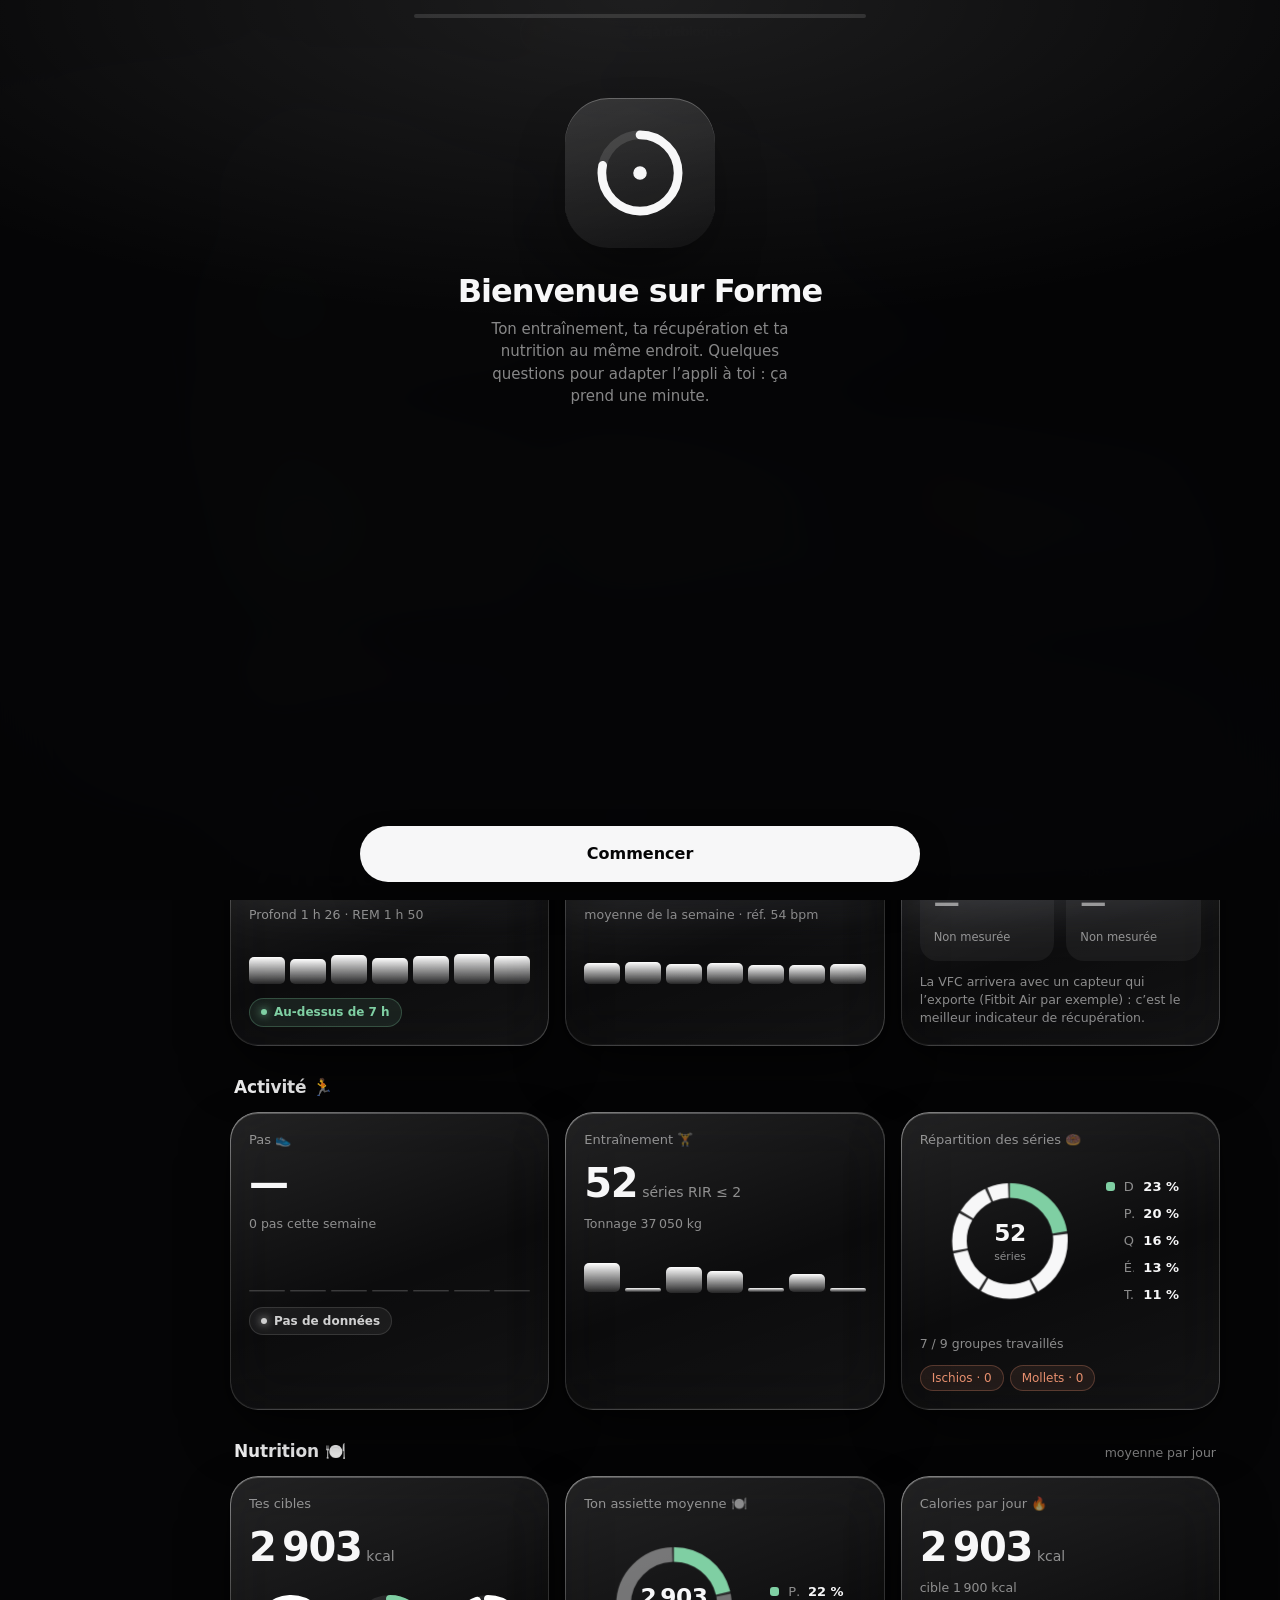
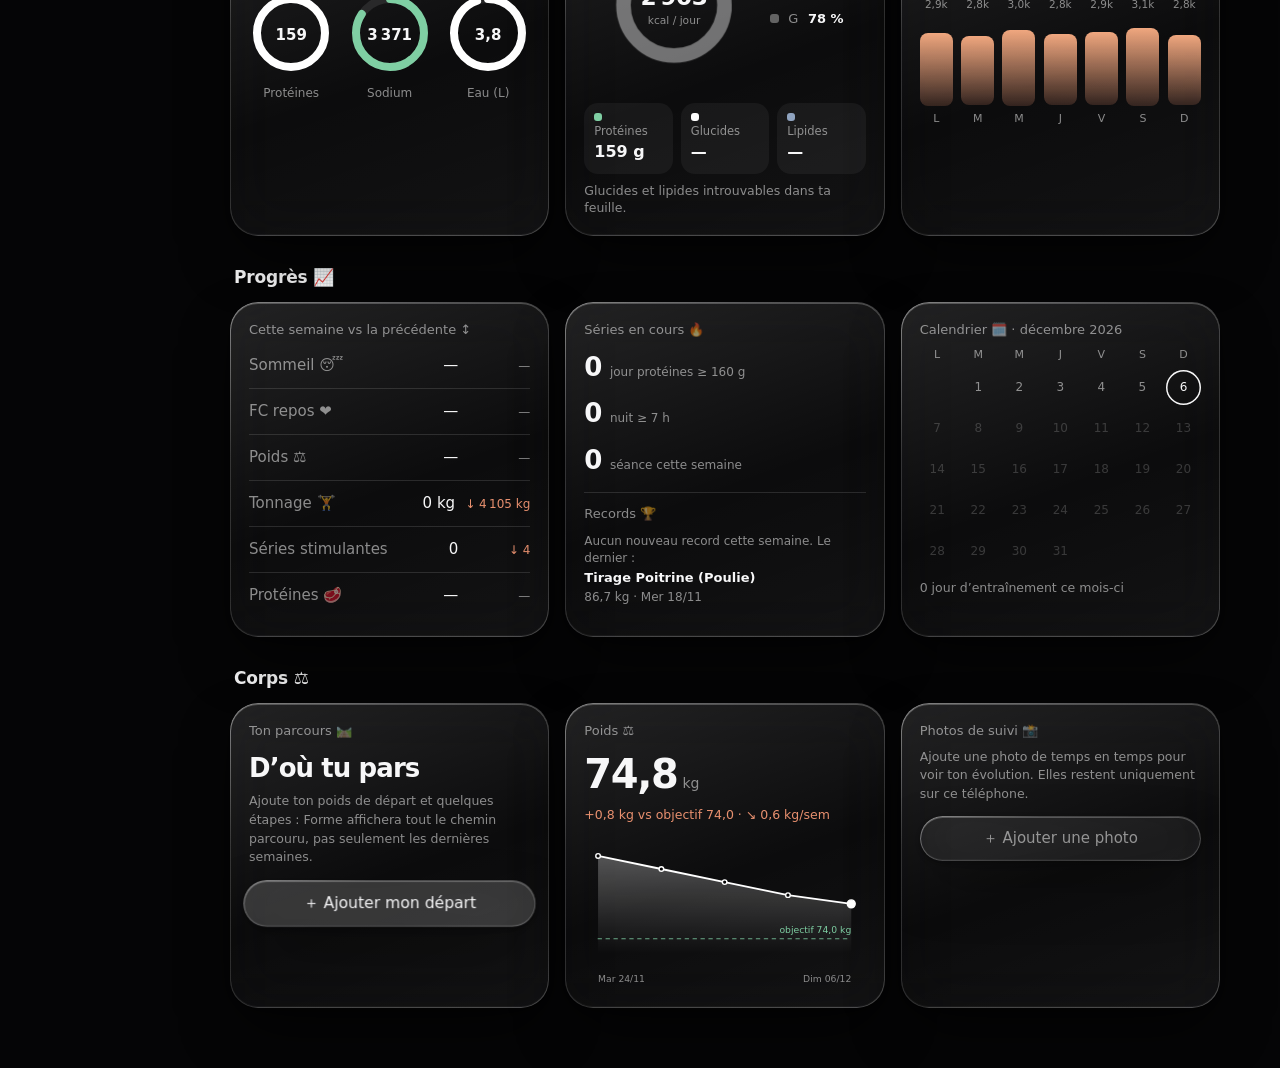
==== index.html @ cb34e365 "Rename index (3).html to index.html" ====
<!DOCTYPE html>
<html lang="fr"><head><meta charset="utf-8">
<meta name="viewport" content="width=device-width, initial-scale=1, viewport-fit=cover">
<meta name="color-scheme" content="dark">
<title>Forme</title>
<link rel="manifest" href="manifest.json">
<meta name="theme-color" content="#050506">
<meta name="mobile-web-app-capable" content="yes">
<meta name="apple-mobile-web-app-capable" content="yes">
<meta name="apple-mobile-web-app-status-bar-style" content="black-translucent">
<link rel="icon" href="icon-192.png">
<link rel="apple-touch-icon" href="icon-192.png">
<style>
:root{--bg:#050506;--t:#F7F7F8;--m:rgba(var(--fgr),.52);--l:rgba(var(--fgr),.12);--a:var(--fg);--b:var(--fg);--fg:#FFFFFF;--fgr:255,255,255;--bgr:5,5,6;--c:#9EA2AA;--ok:#7FCFA3;--ko:#E8906F;--sp:cubic-bezier(.34,1.4,.64,1);--ease:cubic-bezier(.22,1,.36,1);color-scheme:dark}
*{box-sizing:border-box;-webkit-tap-highlight-color:transparent}
html{background:var(--bg)}
body{margin:0;color:var(--t);font:15px/1.4 -apple-system,"SF Pro Text",Roboto,system-ui,sans-serif;font-variant-numeric:tabular-nums;-webkit-font-smoothing:antialiased;overflow-x:hidden}
button{font:inherit;color:inherit;background:none;border:0;cursor:pointer;padding:0}
.bg{position:fixed;inset:0;z-index:-1;overflow:hidden}
.bg i{position:absolute;width:110vmax;height:110vmax;border-radius:50%;opacity:.26;animation:drift 38s ease-in-out infinite alternate;will-change:transform}
.bg i:nth-child(1){background:radial-gradient(closest-side,#FFFFFF,rgba(255,255,255,0));left:-30vmax;top:-25vmax}
.bg i:nth-child(2){background:radial-gradient(closest-side,#A4A8B0,rgba(164,168,176,0));right:-35vmax;top:25vh;animation-delay:-12s}
.bg i:nth-child(3){background:radial-gradient(closest-side,#6A6E76,rgba(106,110,118,0));left:-10vmax;bottom:-35vmax;animation-delay:-24s;opacity:.14}
@keyframes drift{to{transform:translate(8vmax,6vmax) scale(1.12)}}
#app{max-width:430px;margin:0 auto;padding:0 0 120px}
#hd{position:sticky;top:0;z-index:6;padding:calc(env(safe-area-inset-top,0px) + 14px) 20px 10px;display:flex;justify-content:space-between;align-items:flex-end;border-bottom:1px solid transparent;transition:background .5s var(--ease),border-color .5s}
#hd.sc{background:rgba(var(--bgr),.5);-webkit-backdrop-filter:blur(24px) saturate(160%);backdrop-filter:blur(24px) saturate(160%);border-color:var(--l)}
h1{margin:0;font-size:var(--fs,34px);white-space:nowrap;overflow:hidden;text-overflow:ellipsis;font-weight:700;letter-spacing:-.035em;transition:font-size .5s var(--ease)}
#hd.sc h1{font-size:20px}
.sub{color:var(--m);font-size:13px;margin-top:2px;max-height:20px;transition:opacity .4s,max-height .4s}
#hd.sc .sub{opacity:0;max-height:0}
svg{width:20px;height:20px;fill:none;stroke:currentColor;stroke-width:1.6;stroke-linecap:round;stroke-linejoin:round}
.gb{width:40px;height:40px;border-radius:50%;display:grid;place-items:center;transition:transform .5s var(--sp)}
.g,.gb{background:linear-gradient(160deg,rgba(var(--fgr),.12),rgba(var(--fgr),.03) 55%,rgba(var(--fgr),.06));border:1px solid var(--l);-webkit-backdrop-filter:blur(28px) saturate(140%);backdrop-filter:blur(28px) saturate(140%);box-shadow:inset 0 1px 0 rgba(var(--fgr),.24),inset 0 -1px 0 rgba(var(--fgr),.04),0 26px 60px -14px rgba(0,0,0,.75),0 2px 8px rgba(0,0,0,.35)}
.gb:active{transform:scale(.9) rotate(60deg)}
.g{position:relative;border-radius:28px;padding:18px;transition:transform .5s var(--sp)}
.g::before,.gb::before{content:"";position:absolute;inset:-1px;border-radius:inherit;padding:1px;pointer-events:none;background:linear-gradient(155deg,rgba(255,255,255,.42),rgba(255,255,255,.06) 32%,rgba(255,255,255,0) 60%,rgba(255,255,255,.14));-webkit-mask:linear-gradient(#000 0 0) content-box,linear-gradient(#000 0 0);-webkit-mask-composite:xor;mask-composite:exclude}
.gb{position:relative}
.g.tap{cursor:pointer}.g.tap:active{transform:scale(.965)}
.view{display:none;padding:0 16px}.view.on{display:block;animation:in .6s var(--ease)}
@keyframes in{from{opacity:0;transform:translateY(14px) scale(.985)}}
.grid{display:grid;grid-template-columns:1fr 1fr;gap:12px;margin-top:14px}.full{grid-column:1/-1}
.lab{color:var(--m);font-size:13px}
.big{font-size:40px;font-weight:700;letter-spacing:-.035em;margin-top:6px;white-space:nowrap}
.big small,.val small{font-size:14px;color:var(--m);font-weight:500;margin-left:5px;letter-spacing:0}
.val{font-size:28px;font-weight:650;letter-spacing:-.025em;margin-top:6px;white-space:nowrap}
.empty{color:var(--m)}
.note{color:var(--m);font-size:12.5px;margin-top:4px}
.car{position:relative;display:flex;gap:12px;overflow-x:auto;scroll-snap-type:x mandatory;margin:-20px -16px -34px;padding:24px 16px 48px;scrollbar-width:none}
.car::-webkit-scrollbar{display:none}
.slide{flex:0 0 88%;scroll-snap-align:center;transition:transform .15s linear,opacity .15s linear}
.dots{position:relative;display:flex;justify-content:center;gap:6px;margin-top:10px}
.dots i{width:6px;height:6px;border-radius:3px;background:rgba(var(--fgr),.25);transition:width .5s var(--sp),background .4s}
.dots i.on{width:18px;background:var(--t)}
.sp{display:flex;gap:5px;align-items:flex-end;height:44px;margin-top:16px}
.sp i{flex:1;border-radius:5px;background:linear-gradient(180deg,var(--a),rgba(var(--fgr),.1));animation:grow .9s var(--ease) both;transform-origin:bottom}
@keyframes grow{from{transform:scaleY(0)}}
.rings{display:flex;justify-content:space-between;margin-top:16px}
.rg{position:relative;text-align:center;width:30%}
.rg svg{width:100%;height:auto;max-width:84px;transform:rotate(-90deg);stroke-width:8}
.rt{stroke:rgba(var(--fgr),.09)}.rf{stroke-linecap:round;animation:ring 1.3s var(--ease) both}
@keyframes ring{from{stroke-dashoffset:var(--c)}}
.rg b{position:absolute;top:30%;left:0;right:0;font-size:15px}
.rg span{display:block;color:var(--m);font-size:12px;margin-top:4px}
.tr{height:5px;background:rgba(var(--fgr),.1);border-radius:5px;overflow:hidden;margin-top:8px}
.tr i{display:block;height:100%;border-radius:5px;background:rgba(var(--fgr),.55);transition:width 1s var(--ease)}
.tr i.w{background:linear-gradient(90deg,#B85F3F,#F0A77F);box-shadow:0 0 14px rgba(232,144,111,.35)}.tr i.g{background:linear-gradient(90deg,#3F9A72,#A3E4C2);box-shadow:0 0 14px rgba(127,207,163,.35)}
.mrow{margin-top:14px}.mrow>div:first-child{display:flex;justify-content:space-between;font-size:13px}.mrow span:last-child{color:var(--m)}
.chips{display:flex;flex-wrap:wrap;gap:6px;margin-top:12px}
.chip{border:1px solid rgba(232,144,111,.28);background:rgba(232,144,111,.09);border-radius:99px;padding:4px 11px;font-size:12px;color:var(--ko)}
.pills{display:flex;gap:8px;overflow-x:auto;margin:0 -16px 12px;padding:2px 16px;scrollbar-width:none}.pills::-webkit-scrollbar{display:none}
.pill{flex:0 0 auto;padding:8px 16px;border-radius:99px;border:1px solid var(--l);background:rgba(var(--fgr),.05);color:var(--m);font-weight:500;transition:all .5s var(--sp)}
.pill.on{background:rgba(var(--fgr),.16);color:var(--t);transform:scale(1.04)}
.seg{position:relative;display:flex;padding:3px;border-radius:14px;margin-bottom:12px}
.seg button{position:relative;z-index:1;flex:1;padding:9px;color:var(--m);font-weight:500;transition:color .4s}.seg button.on{color:var(--t)}
.seg u{position:absolute;top:3px;bottom:3px;left:3px;width:calc(50% - 3px);border-radius:11px;background:rgba(var(--fgr),.15);transition:transform .6s var(--sp)}
.seg.y u{transform:translateX(100%)}
h2{font-size:17px;font-weight:600;margin:26px 4px 10px;letter-spacing:-.01em}
.row{display:flex;justify-content:space-between;gap:12px;padding:12px 0;border-bottom:1px solid var(--l)}.row:last-child{border:0}.row>span:first-child{color:var(--m)}
.lift{display:flex;justify-content:space-between;align-items:flex-start;gap:10px}.lift>div:last-child{flex:0 0 auto}.lift b{font-weight:600;font-size:16px}
.rm{text-align:right;white-space:nowrap;font-size:22px;font-weight:650;letter-spacing:-.02em}.rm small{font-size:12px;color:var(--m)}
.li{margin-bottom:12px;animation:in .6s var(--ease) both}
nav{position:fixed;left:0;right:0;bottom:0;display:flex;justify-content:center;padding:0 16px calc(env(safe-area-inset-bottom,0px) + 14px);pointer-events:none;z-index:8}
nav div{pointer-events:auto;position:relative;display:flex;padding:5px;border-radius:99px;background:rgba(30,30,32,.45);-webkit-backdrop-filter:blur(30px) saturate(180%);backdrop-filter:blur(30px) saturate(180%);border:1px solid var(--l);box-shadow:inset 0 1px 0 rgba(var(--fgr),.18),0 16px 40px rgba(0,0,0,.5)}
nav u{position:absolute;top:5px;bottom:5px;left:0;border-radius:99px;background:rgba(var(--fgr),.14);box-shadow:inset 0 1px 0 rgba(var(--fgr),.2);transition:transform .65s var(--sp),width .65s var(--sp)}
nav button{position:relative;z-index:1;display:flex;align-items:center;padding:11px 15px;border-radius:99px;color:var(--m);font-size:13.5px;font-weight:500;transition:color .4s}
nav button span{max-width:0;opacity:0;overflow:hidden;white-space:nowrap;transition:max-width .6s var(--sp),opacity .4s,margin .6s var(--sp)}
nav button.on span{max-width:100px;opacity:1;margin-left:7px}
nav button.on{color:var(--t)}nav button svg{width:18px;height:18px}
#ov{position:fixed;inset:0;background:rgba(0,0,0,.45);-webkit-backdrop-filter:blur(0);backdrop-filter:blur(0);opacity:0;pointer-events:none;transition:opacity .6s var(--ease),backdrop-filter .6s;z-index:10}
#sh{position:fixed;left:50%;bottom:0;top:6%;width:100%;max-width:430px;transform:translate(-50%,104%);transition:transform .7s var(--ease);overflow-y:auto;z-index:11;padding:10px 20px calc(env(safe-area-inset-bottom,0px) + 32px);border-radius:34px 34px 0 0;background:rgba(24,24,26,.68);-webkit-backdrop-filter:blur(40px) saturate(180%);backdrop-filter:blur(40px) saturate(180%);border:1px solid var(--l);border-bottom:0;box-shadow:inset 0 1px 0 rgba(var(--fgr),.18)}
body.open #ov{opacity:1;pointer-events:auto;-webkit-backdrop-filter:blur(6px);backdrop-filter:blur(6px)}
body.open #sh{transform:translate(-50%,46%)}body.open.full #sh{transform:translate(-50%,0)}
.grab{width:40px;height:5px;border-radius:3px;background:rgba(var(--fgr),.28);margin:0 auto 14px;cursor:pointer;position:relative}
.grab:after{content:"";position:absolute;inset:-14px -40px}
.st{color:rgba(var(--fgr),.62);font-size:12.5px;font-weight:600;letter-spacing:.02em;margin:22px 4px 2px}
.nl{color:var(--m);font-size:12.5px;margin:8px 4px 0;line-height:1.45}
.sh-h{display:flex;justify-content:space-between;align-items:center;margin-bottom:8px}
.bars{display:flex;gap:8px;height:130px;margin-bottom:6px}
.b{flex:1;display:flex;flex-direction:column;gap:6px;align-items:center}.col{flex:1;width:100%;display:flex;align-items:flex-end}
.col i{width:100%;border-radius:8px;background:linear-gradient(180deg,var(--a),rgba(var(--fgr),.1));transform-origin:bottom;animation:grow .9s var(--ease) both}
.b.n i{background:rgba(var(--fgr),.07)}.b span{font-size:11px;color:var(--m)}.b em{font-size:10.5px;color:var(--m);font-style:normal;min-height:13px}
.sr{display:flex;align-items:center;gap:14px;padding:14px 16px;border-radius:22px;margin-bottom:10px}
.sr b{display:block;font-weight:600;white-space:nowrap;overflow:hidden;text-overflow:ellipsis}
.ic{flex:0 0 auto;width:42px;height:42px;border-radius:13px;display:grid;place-items:center}
.srch{width:100%;padding:13px 18px;border-radius:18px;color:var(--t);font:inherit;outline:none}
.srch::placeholder{color:var(--m)}
.rc{padding:16px 18px;border-radius:22px;margin-top:10px}.rc .rt{font-weight:600;font-size:16px}
.kv{display:grid;grid-template-columns:1fr 1fr;gap:10px 16px;margin-top:12px}
.kv span{display:block;color:var(--m);font-size:11.5px;line-height:1.3}.kv b{font-weight:550;font-size:14.5px;word-break:break-word}
.tw{padding:0;overflow:auto;border-radius:22px;margin-top:10px}
.tw table{border-collapse:collapse;font-size:13px;min-width:100%}
.tw th,.tw td{padding:10px 12px;border-bottom:1px solid var(--l);white-space:nowrap;text-align:left}
.tw td.lg{white-space:normal;min-width:220px}
.tw th{color:var(--m);font-weight:500;font-size:12px}
.tw td:first-child,.tw th:first-child{position:sticky;left:0;background:rgba(20,22,30,.94);z-index:1}
.tw tr.sec td{position:static;background:none;color:var(--a);font-weight:600;font-size:12.5px;padding-top:18px;white-space:normal}
.fade{position:fixed;left:0;right:0;pointer-events:none;z-index:5}.ft{top:0;height:70px;background:linear-gradient(var(--bg),rgba(var(--bgr),0))}.fb{bottom:0;height:150px;background:linear-gradient(rgba(var(--bgr),0),rgba(var(--bgr),.92) 80%)}
@keyframes fl{0%,100%{translate:0 0}50%{translate:0 -4px}}
.slide,.hero-c,.grid>.g,#v-force>.g:first-child{animation:fl 7s ease-in-out infinite}.grid>.g:nth-child(2n){animation-delay:-2.3s}.grid>.g:nth-child(3n){animation-delay:-4.1s}.slide:nth-child(2){animation-delay:-1.7s}.slide:nth-child(3){animation-delay:-3.4s}
nav div{animation:fl 9s ease-in-out infinite}
.big,h1{font-family:-apple-system,"SF Pro Display",Roboto,system-ui,sans-serif}
.tok{color:var(--ok)!important}.tko{color:var(--ko)!important}
.bd{display:inline-flex;align-items:center;gap:7px;padding:5px 11px;border-radius:99px;font-size:12px;font-weight:550;white-space:nowrap}
.bd i{width:6px;height:6px;border-radius:50%;background:currentColor;box-shadow:0 0 8px currentColor}
.bd.ok{color:var(--ok);background:rgba(127,207,163,.1);border:1px solid rgba(127,207,163,.26)}.bd.ko{color:var(--ko);background:rgba(232,144,111,.1);border:1px solid rgba(232,144,111,.26)}.bd.nt{color:rgba(var(--fgr),.8);background:rgba(var(--fgr),.06);border:1px solid var(--l)}
.col i.ko{background:linear-gradient(180deg,#F0A77F,rgba(232,144,111,.18))}.col i.ok{background:linear-gradient(180deg,#A3E4C2,rgba(127,207,163,.18))}
.sp i.ko{background:linear-gradient(180deg,#F0A77F,rgba(232,144,111,.15))}
.hero{display:flex;gap:18px;align-items:center;margin-top:6px}.hero .hr{position:relative;flex:0 0 118px;height:118px}.hero .hr svg{width:118px;height:118px;transform:rotate(-90deg);stroke-width:9}
.hero .hr b{position:absolute;inset:0;display:grid;place-items:center;font-size:36px;font-weight:700;letter-spacing:-.03em}
.al{display:flex;gap:12px;align-items:flex-start;padding:10px 0;border-bottom:1px solid var(--l);font-size:13.5px;line-height:1.4}.al:last-child{border:0;padding-bottom:2px}
.al i{flex:0 0 8px;height:8px;border-radius:50%;margin-top:6px;box-shadow:0 0 10px currentColor;background:currentColor}
.ln text.ax{fill:var(--m)}.ln text{stroke:none;font-family:inherit;font-weight:500}.ln{width:100%;height:auto;display:block;margin:4px 0 2px;overflow:visible}.ln .dr{stroke-dasharray:1200;stroke-dashoffset:1200;animation:draw 1.6s var(--ease) forwards}
@keyframes draw{to{stroke-dashoffset:0}}
#toast{position:fixed;left:50%;top:calc(env(safe-area-inset-top,0px) + 12px);transform:translate(-50%,-180%);padding:10px 18px;border-radius:99px;z-index:20;font-size:13px;white-space:nowrap;transition:transform .6s var(--sp)}#toast.on{transform:translate(-50%,0)}
.srch[type=password]:not(:placeholder-shown){letter-spacing:.15em}

/* ---------- Mode clair ---------- */
body.light{--bg:#EEF0F3;--t:#0D0E11;--m:rgba(13,14,17,.55);--l:rgba(13,14,17,.08);--fg:#16171B;--fgr:22,23,27;--bgr:238,240,243;color-scheme:light}
html.light{background:#EEF0F3}
body.light .bg i{opacity:.7}body.light .bg i:nth-child(1){background:radial-gradient(closest-side,#FFFFFF,rgba(255,255,255,0))}body.light .bg i:nth-child(2){background:radial-gradient(closest-side,#C9CED8,rgba(201,206,216,0))}body.light .bg i:nth-child(3){background:radial-gradient(closest-side,#DCE6EF,rgba(220,230,239,0))}
body.light .g,body.light .gb{background:linear-gradient(160deg,rgba(255,255,255,.92),rgba(255,255,255,.62) 55%,rgba(255,255,255,.78));border-color:rgba(13,14,17,.06);box-shadow:inset 0 1px 0 #fff,0 22px 50px -20px rgba(30,36,52,.28),0 2px 6px rgba(30,36,52,.07)}
body.light nav div{background:rgba(255,255,255,.72);box-shadow:inset 0 1px 0 #fff,0 16px 40px rgba(30,36,52,.18)}
body.light #sh{background:rgba(246,247,249,.88)}
body.light #hd.sc{background:rgba(238,240,243,.7)}
body.light .col i,body.light .sp i{background:linear-gradient(180deg,#2A2C33,rgba(22,23,27,.12))}
body.light .col i.ko,body.light .sp i.ko{background:linear-gradient(180deg,#D9744F,rgba(217,116,79,.15))}
body.light .col i.ok{background:linear-gradient(180deg,#3E9E73,rgba(62,158,115,.15))}
body.light .tr i.g{background:linear-gradient(90deg,#2F8A62,#69C79A)}body.light .tr i.w{background:linear-gradient(90deg,#B4532F,#E58C67)}
body.light{--ok:#2F9467;--ko:#D46A43}

/* ---------- Salutation, interrupteur, onglets de la feuille ---------- */
.hi{font-size:13px;color:var(--m);margin-top:3px}
.sw{position:relative;width:52px;height:32px;border-radius:99px;background:rgba(var(--fgr),.14);transition:background .4s;flex:0 0 auto}
.sw i{position:absolute;top:3px;left:3px;width:26px;height:26px;border-radius:50%;background:#fff;box-shadow:0 3px 8px rgba(0,0,0,.25);transition:transform .5s var(--sp)}
.sw.on{background:var(--ok)}.sw.on i{transform:translateX(20px)}
.setrow{display:flex;align-items:center;justify-content:space-between;gap:14px;padding:14px 18px;border-radius:20px;margin-bottom:10px}
#subnav{position:fixed;left:0;right:0;bottom:calc(env(safe-area-inset-bottom,0px) + 84px);z-index:7;display:flex;justify-content:center;padding:0 16px;pointer-events:none;opacity:0;transform:translateY(16px);transition:opacity .45s var(--ease),transform .6s var(--sp)}
body.tab-data #subnav{opacity:1;transform:none}
#subnav div{pointer-events:auto;max-width:398px;width:100%;display:flex;gap:6px;overflow-x:auto;padding:6px;border-radius:99px;scrollbar-width:none;-webkit-mask:linear-gradient(90deg,transparent,#000 14px,#000 calc(100% - 14px),transparent)}
#subnav div::-webkit-scrollbar{display:none}
#subnav button{flex:0 0 auto;display:flex;align-items:center;gap:6px;padding:8px 14px;border-radius:99px;font-size:13px;font-weight:500;color:var(--m);transition:background .4s,color .4s}
#subnav button svg{width:15px;height:15px}
#subnav button.on{background:rgba(var(--fgr),.14);color:var(--t)}
body.tab-data #app{padding-bottom:180px}
#sn,#toast,.gb{-webkit-backdrop-filter:blur(24px) saturate(150%);backdrop-filter:blur(24px) saturate(150%)}
/* transition de thème */
::view-transition-old(root),::view-transition-new(root){animation:none;mix-blend-mode:normal}
::view-transition-new(root){z-index:2}
html.tt *,html.tt *::before{transition:background-color .9s ease,color .9s ease,border-color .9s ease,box-shadow .9s ease,fill .9s ease,stroke .9s ease!important}
/* emoji */
.emo{display:inline-block;margin-left:.18em;transform-origin:70% 75%;animation:wave 2.4s ease-in-out .5s 1}
@keyframes wave{0%,60%,100%{rotate:0deg}10%{rotate:16deg}20%{rotate:-9deg}30%{rotate:14deg}40%{rotate:-5deg}50%{rotate:9deg}}
/* camemberts */
.dn{width:136px;height:136px;flex:0 0 136px}.dn .ds{animation:dsin 1s var(--ease) both}
@keyframes dsin{from{opacity:0;stroke-width:4}}
.dn .dv{fill:var(--t);font-size:24px;font-weight:700;letter-spacing:-.02em;stroke:none}.dn .dl{fill:var(--m);font-size:11px;stroke:none}
.dw{display:flex;align-items:center;gap:16px;margin-top:8px}
.lg{flex:1;min-width:0;display:flex;flex-direction:column;gap:9px}
.lg div{display:flex;align-items:center;gap:9px;font-size:13px}.lg i{flex:0 0 9px;height:9px;border-radius:3px}
.lg span{flex:1;min-width:0;white-space:nowrap;overflow:hidden;text-overflow:ellipsis;color:var(--m)}.lg b{font-weight:600}
.lg.row{flex-direction:row;flex-wrap:wrap;gap:14px;margin:6px 0 4px}
.col.st{flex-direction:column-reverse;justify-content:flex-start;gap:2px}.col.st i{border-radius:4px;animation:grow .9s var(--ease) both;transform-origin:bottom}
.av{padding:0;overflow:hidden;font-weight:650;font-size:16px}.av img,.avl img{width:100%;height:100%;object-fit:cover;display:block}
.avl{position:relative;width:104px;height:104px;border-radius:50%;overflow:visible;background:rgba(var(--fgr),.12);display:inline-grid;place-items:center;font-size:40px;font-weight:700;box-shadow:0 18px 40px -12px rgba(0,0,0,.6),inset 0 1px 0 rgba(var(--fgr),.25)}
.avl img{border-radius:50%}.avl em{position:absolute;right:-2px;bottom:-2px;width:32px;height:32px;border-radius:50%;background:var(--t);color:var(--bg);font-style:normal;font-size:15px;display:grid;place-items:center;box-shadow:0 4px 12px rgba(0,0,0,.35)}
.thr{display:flex;gap:8px;margin-top:10px}.thr div{flex:1;position:relative;aspect-ratio:3/4;border-radius:16px;overflow:hidden}.thr img,.pgr img{width:100%;height:100%;object-fit:cover;display:block}
.thr span,.pgr span{position:absolute;left:0;right:0;bottom:0;padding:16px 8px 6px;font-size:11px;color:#fff;background:linear-gradient(transparent,rgba(0,0,0,.65))}
.pgr{display:grid;grid-template-columns:1fr 1fr 1fr;gap:8px;margin-top:12px}.pgr div{position:relative;aspect-ratio:3/4;border-radius:16px;overflow:hidden;cursor:pointer}
.cmpx{position:relative;aspect-ratio:3/4;border-radius:24px;overflow:hidden;background:#000}.cmpx img{position:absolute;inset:0;width:100%;height:100%;object-fit:cover}
.cmpx .bf{clip-path:inset(0 50% 0 0)}.cmpx i{position:absolute;top:0;bottom:0;left:50%;width:2px;margin-left:-1px;background:#fff;box-shadow:0 0 12px rgba(0,0,0,.5)}
.cmpx span{position:absolute;max-width:62%;padding:5px 10px;border-radius:99px;font-size:11.5px;color:#fff;background:rgba(0,0,0,.45);-webkit-backdrop-filter:blur(10px);backdrop-filter:blur(10px)}.cmpx .l{left:10px;top:10px}.cmpx .r{right:10px;bottom:10px}
.rng{width:100%;margin:14px 0 4px;accent-color:var(--t)}
.row.cmp{align-items:center}.row.cmp>span:last-child{display:flex;gap:10px;align-items:baseline}.dt{font-size:12px;color:var(--m);min-width:62px;text-align:right}
.stk{display:flex;align-items:baseline;gap:8px;margin-top:10px}.stk b{font-size:26px;font-weight:700;letter-spacing:-.02em}.stk span{font-size:12px;color:var(--m);line-height:1.3}
.rec{display:flex;flex-direction:column;gap:2px;margin-top:10px;font-size:13px}.rec b{font-weight:600}.rec span{font-size:12px;color:var(--m)}
.cal{display:grid;grid-template-columns:repeat(7,1fr);gap:6px;margin-top:8px}.cal i{aspect-ratio:1;border-radius:50%;display:grid;place-items:center;font-style:normal;font-size:12px;color:var(--m)}
.cal.hd i{aspect-ratio:auto;font-size:11px}.cal i.on{background:linear-gradient(145deg,#A3E4C2,#4FAE82);color:#0b1a12;font-weight:650;box-shadow:0 4px 14px rgba(127,207,163,.35)}
.cal i.td{box-shadow:inset 0 0 0 1.5px var(--t);color:var(--t)}.cal i.fu{opacity:.35}
.exa{display:block;overflow:visible;stroke-width:initial}.exa line,.exa path,.exa rect,.exa circle{vector-effect:non-scaling-stroke}
.exa .bd line{stroke:var(--t);stroke-width:2.6;stroke-linecap:round}.exa .b2{opacity:.4}
.exa .hd{fill:var(--t);stroke:none}.exa .pl{fill:rgba(var(--fgr),.18);stroke:var(--t);stroke-width:1.6}.exa .gp{fill:var(--t)}
.exa .cb{stroke:var(--m);stroke-width:1;stroke-dasharray:2 2}.exa .eqs{fill:rgba(var(--fgr),.14);stroke:rgba(var(--fgr),.35);stroke-width:1.4;stroke-linecap:round}
.exa .gr{stroke:rgba(var(--fgr),.18);stroke-width:1.2}
.exi{flex:0 0 58px;height:58px;border-radius:18px;display:grid;place-items:center;background:rgba(var(--fgr),.07);box-shadow:inset 0 1px 0 rgba(var(--fgr),.12)}
.lift{align-items:center}.rc{position:relative}.rcx{position:absolute;top:14px;right:14px;flex:none;width:52px;height:52px}
.exh{display:grid;place-items:center;margin:10px auto 0;width:210px;height:190px;border-radius:36px;background:radial-gradient(circle at 50% 40%,rgba(var(--fgr),.1),rgba(var(--fgr),.02) 70%);box-shadow:inset 0 1px 0 rgba(var(--fgr),.14)}
.nav-av{display:grid;place-items:center;width:22px;height:22px;border-radius:50%;overflow:hidden;font-style:normal}.nav-av svg{width:18px;height:18px}
.nav-av.ph{box-shadow:0 0 0 1.5px var(--t)}.nav-av img{width:100%;height:100%;object-fit:cover}
.moih{display:flex;align-items:center;gap:18px;margin-top:6px}.moih .avl{flex:0 0 96px;width:96px;height:96px}
.b3w{padding-bottom:14px;background:radial-gradient(120% 70% at 50% 45%,rgba(var(--fgr),.08),transparent 70%),linear-gradient(160deg,rgba(var(--fgr),.12),rgba(var(--fgr),.03) 55%,rgba(var(--fgr),.06))}
.b3c{display:block;width:100%;height:330px;touch-action:pan-y;cursor:grab}
.msg{display:grid;grid-template-columns:1fr 1fr 1fr;gap:14px 10px}.msg span{display:block;font-size:11.5px;color:var(--m)}.msg b{font-size:18px;font-weight:650;white-space:nowrap}.msg b small{font-size:11px;color:var(--m);font-weight:500}.msg em{display:block;font-style:normal;font-size:11px}
.mfg{display:grid;grid-template-columns:1fr 1fr;gap:10px;margin-top:12px}.mfg label span{display:block;font-size:12px;color:var(--m);margin:0 4px 5px}
.tmb{font-size:56px;font-weight:700;letter-spacing:-.04em;text-align:center;margin:8px 0 6px;font-variant-numeric:tabular-nums}.tmb small{font-size:26px;color:var(--m);font-weight:600}
.tmr{display:flex;gap:10px;justify-content:center}.tmr .pill{padding:12px 18px;text-decoration:none;text-align:center}.tmgo{min-width:120px;font-weight:600}.tmgo.ko{color:var(--ko)}
.tmring{position:relative;width:180px;height:180px;margin:6px auto 4px}.tmring svg{width:180px;height:180px}.tmring b{position:absolute;inset:0;display:grid;place-items:center;font-size:44px;font-weight:700;letter-spacing:-.03em}
.spf{width:100%;border-radius:14px;display:block;margin-top:8px;border:0}
.dv{display:flex;gap:14px;align-items:flex-start;padding:14px 0;border-bottom:1px solid var(--l)}.dv:last-child{border:0}.dvi{background:rgba(var(--fgr),.08);flex:0 0 auto}
.hrl{display:flex;align-items:baseline;gap:8px;margin:6px 0 2px}.hrl b{font-size:34px;font-weight:700;letter-spacing:-.03em}.hrl small{color:var(--m)}
.hb{color:var(--ko);font-size:20px;animation:hb 1s ease-in-out infinite}@keyframes hb{0%,100%{transform:scale(1)}20%{transform:scale(1.25)}40%{transform:scale(1)}}
/* accueil */
#ob{position:fixed;inset:0;z-index:40;display:none;flex-direction:column;padding:calc(env(safe-area-inset-top,0px) + 14px) 20px calc(env(safe-area-inset-bottom,0px) + 18px);background:radial-gradient(120% 60% at 50% 0%,rgba(var(--fgr),.1),transparent 60%),rgba(var(--bgr),.97);-webkit-backdrop-filter:blur(30px) saturate(150%);backdrop-filter:blur(30px) saturate(150%)}
#ob.on{display:flex;animation:obin .8s var(--ease)}#ob.out{display:flex;animation:obout .6s var(--ease) forwards}
@keyframes obin{from{opacity:0;transform:scale(1.04)}}@keyframes obout{to{opacity:0;transform:scale(.97)}}
#ob>*{width:100%;max-width:430px;margin-left:auto;margin-right:auto}
.obtop{display:flex;align-items:center;gap:14px}.obtop>span{width:40px}.obpr{flex:1;height:4px;border-radius:4px;background:rgba(var(--fgr),.12);overflow:hidden}.obpr i{display:block;height:100%;background:var(--t);border-radius:4px;transition:width .7s var(--sp)}
.obs{flex:1;overflow-y:auto;padding:26px 2px 10px}@keyframes obsl{from{opacity:0;transform:translateX(28px)}}
.obt{font-size:32px;font-weight:700;letter-spacing:-.03em;margin:4px 2px 8px;line-height:1.12}.obp{color:var(--m);margin:0 2px 22px;line-height:1.5}
.obhero{text-align:center;padding-top:6vh}.obhero .obp{max-width:320px;margin:0 auto}.oblogo{width:150px;height:150px;margin:0 auto 26px;border-radius:44px;display:grid;place-items:center;background:linear-gradient(160deg,rgba(var(--fgr),.14),rgba(var(--fgr),.03));box-shadow:inset 0 1px 0 rgba(var(--fgr),.25),0 30px 60px -20px rgba(0,0,0,.6)}
.oblogo svg{width:104px;height:104px}.oblr{animation:oblr 1.6s var(--ease) both}@keyframes oblr{from{stroke-dashoffset:276}}
.obg1,.obg2,.obg3{display:grid;gap:10px}.obg2{grid-template-columns:1fr 1fr}.obg3{grid-template-columns:1fr 1fr 1fr;margin-top:14px}
.obc{padding:16px 14px;border-radius:20px;text-align:left;font-weight:600;font-size:15px;transition:transform .5s var(--sp),box-shadow .4s}.obc small{display:block;font-weight:400;font-size:12.5px;color:var(--m);margin-top:3px;line-height:1.35}
.obc.on{box-shadow:inset 0 0 0 1.5px var(--t),0 10px 30px -10px rgba(0,0,0,.5);transform:scale(1.02)}.obc:active{transform:scale(.97)}
.obf span{display:block;font-size:12px;color:var(--m);margin:0 4px 6px}.obi{display:flex;align-items:center;border-radius:16px;padding:0 14px}.obi input{flex:1;min-width:0;width:100%;background:none;border:0;outline:none;color:var(--t);font:inherit;font-size:19px;font-weight:600;padding:13px 0}
.obi em{font-style:normal;color:var(--m);font-size:12px;white-space:nowrap}.obi.big input{font-size:26px;padding:16px 4px}
.obst{display:flex;align-items:center;justify-content:space-between;border-radius:20px;padding:8px}.obst button{width:52px;height:52px;border-radius:16px;font-size:24px;background:rgba(var(--fgr),.08)}.obst b{font-size:34px;font-weight:700}
.obtg .obi input{font-size:17px}.obbot{padding-top:10px}.obbot .note{min-height:18px;text-align:center;margin-bottom:8px}
.obgo{width:100%;padding:17px;border-radius:99px;background:var(--t);color:var(--bg);font-weight:650;font-size:16px;box-shadow:0 18px 40px -14px rgba(0,0,0,.6);transition:transform .4s var(--sp)}.obgo:active{transform:scale(.97)}
body.obo nav,body.obo #hd{filter:blur(6px);opacity:.4}
/* conseil */
.tipc{display:flex;gap:14px;align-items:flex-start}.tipe{flex:0 0 44px;height:44px;border-radius:14px;display:grid;place-items:center;font-size:22px;background:rgba(var(--fgr),.08)}.tipt{margin-top:4px;line-height:1.5;font-size:14px}
/* niveaux */
.lvr{display:flex;align-items:center;justify-content:space-between;gap:10px;margin-top:12px;flex-wrap:wrap}
.lvc{display:inline-flex;align-items:center;gap:8px;padding:5px 11px 5px 8px;border-radius:99px;font-size:12.5px;font-weight:600;color:var(--lc);background:rgba(var(--fgr),.07);box-shadow:inset 0 0 0 1px rgba(var(--fgr),.1)}
.lvc i{display:flex;gap:2px;align-items:flex-end}.lvc i b{width:3px;border-radius:2px;background:rgba(var(--fgr),.2)}.lvc i b:nth-child(1){height:5px}.lvc i b:nth-child(2){height:7px}.lvc i b:nth-child(3){height:9px}.lvc i b:nth-child(4){height:11px}.lvc i b:nth-child(5){height:13px}.lvc i b.on{background:var(--lc)}
/* trophées */
.mdl{display:block;flex:0 0 auto;filter:drop-shadow(0 4px 10px rgba(0,0,0,.35))}.mdl.lk{filter:grayscale(1) brightness(.55) contrast(.9);opacity:.55}
.trh{display:flex;gap:16px;align-items:center}.trlv{position:relative;width:64px;height:64px;flex:0 0 64px}.trlv svg{width:64px;height:64px}.trlv b{position:absolute;inset:0;display:grid;place-items:center;font-size:22px;font-weight:700}
.trct{display:flex;gap:12px;margin-top:6px}.trct span{display:flex;align-items:center;gap:4px;font-weight:600;font-size:14px}
.trrec{display:flex;gap:8px;margin-top:14px}.trrec div{flex:1;display:flex;flex-direction:column;align-items:center;gap:6px;text-align:center;font-size:11.5px;padding:12px 6px;border-radius:16px;background:rgba(var(--fgr),.05)}
.trnx{margin-top:12px;padding:14px 16px;border-radius:20px}
.trfh{display:flex;justify-content:space-between;align-items:baseline;margin:20px 4px 8px}.trfh b{font-size:16px}
.trr{display:flex;gap:14px;align-items:flex-start;padding:14px 0;border-bottom:1px solid var(--l)}.trr:last-child{border:0}.trr:not(.got) b{color:var(--m)}
.trn{display:flex;align-items:center;gap:8px;flex-wrap:wrap}.trn small{font-size:10.5px;font-weight:600;padding:2px 7px;border-radius:99px;background:rgba(var(--fgr),.08)}
.ttb{color:#D99A6C}.tta{color:#AEB6C4}.tto{color:#E0B142}.ttp{color:#9DB6EE}
#trb{background:rgba(var(--bgr),.86)!important;position:fixed;left:50%;top:calc(env(safe-area-inset-top,0px) + 10px);z-index:50;width:min(398px,calc(100% - 24px));display:flex;gap:12px;align-items:center;padding:12px 16px;border-radius:24px;transform:translate(-50%,-160%);transition:transform .7s var(--sp);cursor:pointer}
#trb.on{transform:translate(-50%,0)}#trb b{display:block;font-size:15px}#trb em{margin-left:auto;font-style:normal;font-weight:700;color:#E0B142;font-size:13px}.trbk{font-size:11.5px;color:var(--m)}
/* 3D */
.b3in{position:relative}.b3w8{position:absolute;inset:0;display:grid;place-items:center;color:var(--m);font-size:13px;opacity:0;pointer-events:none;transition:opacity .4s}.b3w8.on{opacity:1}
.b3fl{position:absolute;left:18%;right:18%;bottom:6px;height:26px;border-radius:50%;background:radial-gradient(closest-side,rgba(var(--fgr),.22),rgba(var(--fgr),0));pointer-events:none}
/* accueil animé */
.obs{flex:1;overflow-y:auto;padding:26px 2px 10px}
.obs.inR{animation:obinR .55s var(--ease) both}.obs.inL{animation:obinL .55s var(--ease) both}.obs.lvL{animation:oblvL .23s ease-in forwards}.obs.lvR{animation:oblvR .23s ease-in forwards}
@keyframes obinR{from{opacity:0;transform:translateX(40px)}}@keyframes obinL{from{opacity:0;transform:translateX(-40px)}}
@keyframes oblvL{to{opacity:0;transform:translateX(-40px)}}@keyframes oblvR{to{opacity:0;transform:translateX(40px)}}
.obc{position:relative;transition:transform .5s var(--sp),box-shadow .45s var(--ease),background .45s var(--ease)}
.obc.on{background:linear-gradient(160deg,rgba(var(--fgr),.2),rgba(var(--fgr),.06))}
.pop{animation:pop .5s var(--sp)}@keyframes pop{35%{transform:scale(1.06)}}
.thumb{position:fixed;z-index:60;width:40px;height:40px;border-radius:50%;display:grid;place-items:center;font-size:20px;pointer-events:none;background:rgba(var(--fgr),.16);-webkit-backdrop-filter:blur(14px);backdrop-filter:blur(14px);box-shadow:inset 0 1px 0 rgba(var(--fgr),.3),0 10px 24px -8px rgba(0,0,0,.55);animation:thumb 1s var(--ease) forwards}
@keyframes thumb{0%{opacity:0;transform:scale(.3) rotate(-20deg)}28%{opacity:1;transform:scale(1.18) rotate(6deg)}45%{transform:scale(1) rotate(0)}72%{opacity:1;transform:translateY(-4px)}100%{opacity:0;transform:translateY(-24px) scale(.9)}}
.obst b{display:inline-block}.shk{animation:shk .4s ease}@keyframes shk{20%,60%{transform:translateX(-6px)}40%,80%{transform:translateX(6px)}}
/* niveau joueur */
.lvh{text-align:center;padding:22px 18px 18px}
.lvring{position:relative;margin:0 auto}.lvring svg{display:block;transform:rotate(-90deg);overflow:visible}
.lvarc{animation:lvarc 1.8s var(--ease) both;filter:drop-shadow(0 0 10px rgba(233,188,76,.45))}@keyframes lvarc{from{stroke-dashoffset:var(--c)}}
.lvdisc{position:absolute;inset:26px;border-radius:50%;display:flex;flex-direction:column;align-items:center;justify-content:center;gap:2px;
  background:radial-gradient(circle at 34% 24%,rgba(var(--fgr),.26),rgba(var(--fgr),.05) 58%,rgba(var(--fgr),.08));-webkit-backdrop-filter:blur(12px);backdrop-filter:blur(12px);
  box-shadow:inset 0 1.5px 0 rgba(var(--fgr),.38),inset 0 -14px 30px rgba(0,0,0,.22),0 22px 44px -16px rgba(0,0,0,.65)}
.lvdisc small{font-size:12px;color:var(--m)}.lvdisc b{font-size:62px;font-weight:800;line-height:1;letter-spacing:-.05em;background:linear-gradient(180deg,var(--t) 30%,rgba(var(--fgr),.5));-webkit-background-clip:text;background-clip:text;color:transparent}
.lvdisc em{font-style:normal;font-size:14px;font-weight:700}
.xpl{display:flex;justify-content:space-between;font-size:12.5px;color:var(--m);margin:16px 2px 0}.xpl b{color:var(--t);font-size:15px}
.xpb{position:relative;height:14px;border-radius:99px;background:rgba(var(--fgr),.08);box-shadow:inset 0 1px 3px rgba(0,0,0,.35),inset 0 0 0 1px rgba(var(--fgr),.06);overflow:hidden;margin:7px 0 8px}
.xpb i{position:absolute;left:0;top:0;bottom:0;border-radius:99px;background:var(--xc,linear-gradient(90deg,#B98A2A,#F3D27A));box-shadow:0 0 14px rgba(233,188,76,.45);animation:xpf 1.5s var(--ease) both;overflow:hidden}
.xpb i::after{content:"";position:absolute;inset:0;background:linear-gradient(100deg,transparent 35%,rgba(255,255,255,.55) 50%,transparent 65%);background-size:250% 100%;animation:shim 2.6s linear infinite}
.xpb s{position:absolute;top:3px;bottom:3px;width:1px;background:rgba(var(--fgr),.18)}
@keyframes xpf{from{width:0}}@keyframes shim{from{background-position:150% 0}to{background-position:-150% 0}}
.xps{display:flex;gap:8px;justify-content:center;flex-wrap:wrap;margin-top:12px}.xps span{padding:6px 11px;border-radius:99px;background:rgba(var(--fgr),.07);font-size:12px;color:var(--m)}.xps b{color:var(--t)}
/* niveau d'un exercice */
.lvex{margin-top:14px}.lvexh{display:flex;align-items:center;gap:16px}.lvexh .lvring{margin:0;flex:0 0 auto}
.ladw{display:flex;flex-direction:column;gap:6px;margin-top:16px}
.lad{display:flex;align-items:center;gap:12px;padding:10px 12px;border-radius:14px;background:rgba(var(--fgr),.04)}.lad i{width:24px;height:24px;border-radius:50%;display:grid;place-items:center;font-style:normal;font-size:11px;background:rgba(var(--fgr),.08)}
.lad b{flex:1;font-weight:600}.lad span{color:var(--m);font-size:13px}
.lad.ok i{background:var(--lc);color:#0b0b0c}.lad.cur{background:rgba(var(--fgr),.1);box-shadow:inset 0 0 0 1.5px var(--lc)}.lad.cur b{color:var(--lc)}.lad.cur i{color:var(--lc)}.lad.lk{opacity:.55}
/* passage de niveau */
#lvup{position:fixed;inset:0;z-index:70;display:none;align-items:center;justify-content:center;padding:24px;background:rgba(var(--bgr),.78);-webkit-backdrop-filter:blur(24px);backdrop-filter:blur(24px)}
#lvup.on{display:flex;animation:obin .7s var(--ease)}.lvupb{width:100%;max-width:360px;text-align:center;position:relative}
.lvupb .lvring{animation:lvpop 1s var(--sp) both}@keyframes lvpop{from{transform:scale(.4);opacity:0}}
.lvsp{position:absolute;left:50%;top:100px;width:0;height:0}.lvsp i{position:absolute;width:8px;height:8px;border-radius:50%;background:#E9BC4C;opacity:0;animation:spark 1.2s var(--ease) both}
.lvsp i:nth-child(3n){background:#7FCFA3}.lvsp i:nth-child(3n+1){background:var(--t)}
@keyframes spark{0%{opacity:0;transform:translate(0,0) scale(.4)}30%{opacity:1}100%{opacity:0;transform:translate(var(--x),var(--y)) scale(1)}}
.sth{display:flex;justify-content:space-between;align-items:baseline;margin:22px 4px 0}.sth h2{margin:0}.sth+.car{margin-top:-14px}
#v-week>.sth:first-of-type,#dmb+.sth{margin-top:8px}
.car .slide{display:flex;flex-direction:column}.car .slide .hero{flex:1}
.duo{display:grid;grid-template-columns:1fr 1fr;gap:12px;margin-top:10px}.duo div{padding:14px;border-radius:18px;background:rgba(var(--fgr),.05)}.duo span{display:block;font-size:12px;color:var(--m)}.duo b{display:block;font-size:26px;font-weight:650;margin:4px 0}.duo b.empty{color:var(--m)}.duo em{font-style:normal;font-size:11.5px;color:var(--m)}
.macg{display:grid;grid-template-columns:1fr 1fr 1fr;gap:8px;margin-top:14px}.macg div{padding:10px;border-radius:14px;background:rgba(var(--fgr),.05);display:flex;flex-direction:column;gap:2px}.macg i{width:8px;height:8px;border-radius:3px}.macg span{font-size:11.5px;color:var(--m)}.macg b{font-size:16px}
.insb+.insb{margin-top:14px;padding-top:12px;border-top:1px solid var(--l)}
@media(prefers-reduced-motion:reduce){.exa animate{display:none}}
@media(prefers-reduced-motion:reduce){*{animation:none!important;transition-duration:.01s!important}}
/* ===================== Tablette et ordinateur (automatique selon la largeur) ===================== */
/* saisie de séance */
.newses{width:100%;display:flex;align-items:center;gap:14px;padding:16px 18px;margin-top:6px;text-align:left;border-radius:24px}
.newses .ic{width:46px;height:46px;border-radius:15px;background:var(--t);color:var(--bg);font-size:26px;font-weight:300;display:grid;place-items:center;flex:0 0 auto}
.newses b{display:block;font-size:16px}
.sef{display:grid;grid-template-columns:1fr 1.4fr;gap:10px}.sef span{display:block;font-size:12px;color:var(--m);margin:0 4px 6px}.sef input{margin:0}
.seempty{text-align:center;margin-top:14px;padding:26px 18px}.seempty b{display:block;margin:6px 0 4px}
.seadd{width:100%;margin-top:12px;padding:14px;font-weight:600}
.sex{margin-top:12px;padding:14px 14px 16px}.sexh{display:flex;gap:12px;align-items:center}.sexh .exi{flex:0 0 52px;height:52px}.sexh b{font-size:15.5px}
.sexx{width:32px;height:32px;border-radius:50%;color:var(--m);background:rgba(var(--fgr),.06);flex:0 0 auto}
.selast{display:flex;align-items:center;gap:8px;flex-wrap:wrap;margin:12px 0 10px;padding:9px 12px;border-radius:14px;background:rgba(var(--fgr),.05);font-size:12.5px}
.selast span{color:var(--m)}.selast b{font-weight:600}.selast button{margin-left:auto;padding:5px 11px;border-radius:99px;background:rgba(var(--fgr),.12);font-size:12px;font-weight:600}
.sehd,.serow{display:grid;grid-template-columns:22px 1.15fr .9fr .8fr .9fr 26px;gap:6px;align-items:center}
.sehd{font-size:11px;color:var(--m);margin:4px 0 2px;text-align:center}.sehd span:first-child{text-align:left}
.serow{margin-top:6px}.serow b{font-size:13px;color:var(--m);text-align:center}
.serow input{width:100%;min-width:0;padding:10px 4px;border-radius:12px;border:1px solid var(--l);background:rgba(var(--fgr),.06);color:var(--t);font:inherit;font-size:15px;font-weight:600;text-align:center;outline:none;transition:border-color .3s,background .3s}
.serow input:focus{border-color:rgba(var(--fgr),.45);background:rgba(var(--fgr),.1)}
.serow button{color:var(--m);font-size:13px;height:32px}
.serow.sec{grid-template-columns:auto 1fr auto;margin-top:8px}.serow.sec span,.serow.sec em{font-size:13px;color:var(--m);font-style:normal}
.sepr{margin:4px 0 0 28px;font-size:12px;color:#E9BC4C;animation:obin .5s var(--ease)}
.sefat{display:grid;grid-template-columns:repeat(5,1fr);gap:6px}.sefat button{padding:10px 2px;border-radius:16px;display:flex;flex-direction:column;align-items:center;gap:3px;transition:transform .45s var(--sp),box-shadow .3s}
.sefat span{font-size:22px}.sefat small{font-size:10.5px;color:var(--m)}.sefat button.on{box-shadow:inset 0 0 0 1.5px var(--t);transform:scale(1.05)}
.sesum{display:flex;justify-content:space-around;margin:18px 0 4px;font-size:12.5px;color:var(--m)}.sesum b{display:block;text-align:center;font-size:20px;color:var(--t)}
textarea.srch{resize:none;font:inherit}
.pkr{display:flex;align-items:center;gap:12px;padding:10px 0;border-bottom:1px solid var(--l);cursor:pointer}.pkr:last-child{border:0}.pkr .exi{flex:0 0 46px;height:46px;border-radius:14px}
.pkr b{font-size:14.5px;font-weight:600}.pkf{width:36px;height:36px;font-size:19px;color:var(--m)}.pkf.on{color:#E9BC4C}
#rec{position:fixed;inset:0;z-index:70;display:none;align-items:center;justify-content:center;padding:24px;background:rgba(var(--bgr),.8);-webkit-backdrop-filter:blur(24px);backdrop-filter:blur(24px);overflow-y:auto}
#rec.on{display:flex;animation:obin .7s var(--ease)}.recm{display:flex;justify-content:center;animation:lvpop 1s var(--sp) both}
/* variantes */
.mvg{display:grid;grid-template-columns:repeat(auto-fill,minmax(150px,1fr));gap:10px}
.mvt{display:flex;flex-direction:column;align-items:flex-start;gap:4px;padding:12px;border-radius:20px;text-align:left;transition:transform .45s var(--sp)}.mvt:active{transform:scale(.96)}
.mvt .exi{width:52px;height:52px;flex:none;margin-bottom:6px}.mvt b{font-size:14px;font-weight:600;line-height:1.25}.mvt span{font-size:11.5px;color:var(--m)}
.vrh{width:200px;height:180px;margin-top:4px}.vrn{text-align:center;font-size:22px;font-weight:700;letter-spacing:-.02em;margin:14px 8px 8px;animation:obin .4s var(--ease)}
.vrq{text-align:center}.vrc{display:flex;flex-wrap:wrap;gap:8px}.vrc .obc{flex:1 1 auto;min-width:30%;padding:12px 14px;text-align:center}.vrc .obc small{font-size:10.5px}
.mtabs{display:flex;gap:8px;overflow-x:auto;scrollbar-width:none;margin:26px -16px 0;padding:0 16px 2px}.mtabs::-webkit-scrollbar{display:none}.mtabs .pill{font-size:13px;padding:8px 14px;white-space:nowrap}
.mcar{margin-top:-10px}.mcar .slide{flex-basis:90%;align-self:stretch}.mch{font-size:15px;font-weight:600;margin:0 2px 12px}
.mcar .b3c{height:300px}
.mcar #tmc,.mcar #muc{flex:1;display:flex;flex-direction:column;justify-content:center}
@media (min-width:760px){.mtabs{display:none}.mcar{margin-top:18px}}
/* musique */
.spc{position:relative;display:flex;flex-direction:column;align-items:center;text-align:center;padding:6px 0 4px;isolation:isolate}
.spbg{position:absolute;inset:-30px -20px 20px;z-index:-1;background-size:cover;background-position:center;filter:blur(38px) saturate(150%);opacity:.45;border-radius:40px}
.spart{display:block;width:min(200px,58%);aspect-ratio:1;border-radius:20px;overflow:hidden;box-shadow:0 24px 50px -16px rgba(0,0,0,.7),inset 0 0 0 1px rgba(var(--fgr),.12);transition:transform .5s var(--sp)}.spart:active{transform:scale(.96)}
.spimg{width:100%;height:100%;object-fit:cover;display:block}
.spph{display:grid;place-items:center;width:100%;height:100%;background:linear-gradient(145deg,rgba(var(--fgr),.2),rgba(var(--fgr),.05));color:var(--t);font-size:20px}.spph svg{width:42%;height:42%;stroke-width:1.4}
.spt{margin:14px 6px 12px;min-width:0;max-width:100%}.spt b{display:block;font-size:19px;font-weight:700;letter-spacing:-.02em;white-space:nowrap;overflow:hidden;text-overflow:ellipsis}.spt span{font-size:12.5px;color:var(--m)}
.sppl{display:inline-flex;align-items:center;gap:8px;padding:12px 22px;border-radius:99px;background:#1DB954;color:#06130A;font-weight:700;font-size:14.5px;text-decoration:none;box-shadow:0 12px 28px -10px rgba(29,185,84,.7);transition:transform .45s var(--sp)}.sppl:active{transform:scale(.95)}
.sppl svg{width:18px;height:18px;fill:currentColor;stroke:none}
.spl{margin-top:16px;border-top:1px solid var(--l)}
.spr{display:flex;align-items:center;gap:12px;padding:9px 2px;border-bottom:1px solid var(--l);cursor:pointer}.spr:last-child{border:0}
.spth{flex:0 0 40px;width:40px;height:40px;border-radius:9px;object-fit:cover;overflow:hidden}.spr b{flex:1;min-width:0;font-size:14px;font-weight:600;white-space:nowrap;overflow:hidden;text-overflow:ellipsis}
.spr button{width:30px;height:30px;border-radius:50%;color:var(--m);font-size:12px;flex:none}.spr.on b{color:#1DB954}.spnew b{color:var(--m);font-weight:500}
.spon{display:flex;align-items:flex-end;gap:2px;height:14px;flex:none}.spon i{width:3px;border-radius:2px;background:#1DB954;animation:spon 1s ease-in-out infinite}.spon i:nth-child(2){animation-delay:-.35s}.spon i:nth-child(3){animation-delay:-.7s}
@keyframes spon{0%,100%{height:4px}50%{height:14px}}
.spprev{display:block;margin:10px auto 0;font-size:12.5px;color:var(--m);padding:6px 10px}
#spadd{margin-top:10px}
/* appareils */
.hdr{display:flex;justify-content:space-between;align-items:center}.hdt{margin-top:12px;min-width:0}
#hd{display:block}
#hd.sc .hdt{position:absolute;left:calc(var(--hp,20px) + 58px);right:calc(var(--hp,20px) + 112px);top:calc(env(safe-area-inset-top,0px) + 14px);height:44px;margin:0;display:flex;flex-direction:column;justify-content:center}
#hd.sc .hdt .sub{display:none}#hd.sc .hdt h1{max-width:100%}
#hd.sc h1{font-size:19px}
.dvb svg{width:21px;height:21px}
.dwslot{margin-top:6px}
.dw{width:100%;display:flex;gap:4px;justify-content:space-around;padding:14px 10px 12px;border-radius:26px}
.dwc{display:flex;flex-direction:column;align-items:center;min-width:0;flex:1;max-width:96px}
.dwc b{font-size:13.5px;font-weight:650;margin-top:7px;font-variant-numeric:tabular-nums}.dwc span{font-size:11px;color:var(--m);max-width:100%;white-space:nowrap;overflow:hidden;text-overflow:ellipsis}
.dwr{position:relative;display:grid;place-items:center;flex:none}.dwr>svg:first-child{position:absolute;inset:0}
.dwa{animation:dwa 1.3s var(--ease) both}@keyframes dwa{from{stroke-dashoffset:var(--c)}}
.dwi{color:var(--t);stroke-width:1.5}
.dwz{position:absolute;right:-2px;bottom:-2px;font-style:normal;font-size:13px}
.dwl{position:absolute;right:3px;top:3px;width:8px;height:8px;border-radius:50%;background:var(--ok);box-shadow:0 0 0 2px var(--bg)}
.dvg{display:grid;gap:12px}
.dvk{padding:16px;border-radius:24px}.dvkh{display:flex;align-items:center;gap:16px}.dvkh b{display:block;font-size:17px;font-weight:600;white-space:nowrap;overflow:hidden;text-overflow:ellipsis}
.dvp{font-size:26px;font-weight:700;letter-spacing:-.02em;margin:2px 0}
.dvbt{display:flex;flex-wrap:wrap;gap:8px;margin-top:14px}.dvbt .pill{padding:9px 14px;font-size:13px}
.dvty{display:grid;grid-template-columns:repeat(4,1fr);gap:8px}.dvty button{display:flex;flex-direction:column;align-items:center;gap:4px;padding:10px 2px;border-radius:16px;font-size:10.5px;color:var(--m);transition:transform .4s var(--sp)}
.dvty button.on{box-shadow:inset 0 0 0 1.5px var(--t);color:var(--t)}.dvty svg{width:22px;height:22px;color:var(--t)}
.dvrange{width:100%;accent-color:var(--t)}
@media (min-width:760px){#hd{--hp:4px}.dw{justify-content:flex-start;gap:28px;padding:16px 22px}.dwc{flex:0 0 auto}.dvg{grid-template-columns:repeat(auto-fill,minmax(320px,1fr))}}
/* économie : animations de fond en pause après quelques secondes */
body.calm .slide,body.calm .hero-c,body.calm .grid>.g,body.calm #v-force>.g:first-child,body.calm nav div,body.calm .bg i,body.calm .xpb i::after{animation-play-state:paused}
.xpb i::after{animation-iteration-count:3}
.spon i{height:14px;transform-origin:bottom;animation-name:spon2}@keyframes spon2{0%,100%{transform:scaleY(.3)}50%{transform:scaleY(1)}}
/* apparence : modes d'affichage et couleurs du fond */
body.fx-glass *,body.fx-sobre *{-webkit-backdrop-filter:none!important;backdrop-filter:none!important}
body.fx-glass nav div,body.fx-sobre nav div{background:rgba(22,22,25,.9)}body.light.fx-glass nav div,body.light.fx-sobre nav div{background:rgba(255,255,255,.94)}
body.fx-glass #sh,body.fx-sobre #sh{background:rgba(20,20,23,.97)}body.light.fx-glass #sh,body.light.fx-sobre #sh{background:rgba(246,247,249,.98)}
body.fx-glass #hd.sc,body.fx-sobre #hd.sc{background:rgba(var(--bgr),.9)}body.light.fx-glass #hd.sc,body.light.fx-sobre #hd.sc{background:rgba(238,240,243,.94)}
body.fx-glass .petb,body.fx-glass .prb,body.fx-sobre .petb,body.fx-sobre .prb{background:rgba(var(--bgr),.94)}body.fx-glass .prb,body.fx-sobre .prb{background:rgba(40,40,44,.95)}body.light.fx-glass .prb,body.light.fx-sobre .prb{background:rgba(255,255,255,.96)}
body.fx-glass #toast,body.fx-sobre #toast{background:rgba(36,36,40,.96)}body.light.fx-glass #toast,body.light.fx-sobre #toast{background:rgba(255,255,255,.97)}
body.fx-glass #ov,body.fx-sobre #ov{background:rgba(0,0,0,.6)}
body.fx-glass .g,body.fx-glass .gb{background:linear-gradient(160deg,rgba(var(--fgr),.11),rgba(var(--fgr),.025) 50%,rgba(var(--fgr),.06));border-color:rgba(var(--fgr),.15)}
body.light.fx-glass .g,body.light.fx-glass .gb{background:linear-gradient(160deg,rgba(255,255,255,.8),rgba(255,255,255,.5) 55%,rgba(255,255,255,.66))}
body.fx-sobre{--sf:#151619}body.light.fx-sobre{--sf:#FFFFFF}
body.fx-sobre .g:not(.on),body.fx-sobre .gb{background:var(--sf);box-shadow:0 1px 2px rgba(0,0,0,.25)}body.light.fx-sobre .g:not(.on),body.light.fx-sobre .gb{box-shadow:0 1px 3px rgba(30,36,52,.08)}
body.fx-sobre .b3w{background:var(--sf)}
body.fx-sobre .slide,body.fx-sobre .hero-c,body.fx-sobre .grid>.g,body.fx-sobre #v-force>.g:first-child,body.fx-sobre nav div,body.fx-sobre .bg i,body.fx-sobre .xpb i::after{animation:none}
body.fx-sobre .bg i{opacity:.14}body.light.fx-sobre .bg i{opacity:.4}
body.fx-sobre #pet .ptail,body.fx-sobre #pet .pbody,body.fx-sobre #pet .peyes,body.fx-sobre #pet .pglow,body.fx-sobre #pet .pwing,body.fx-sobre #pet .pcape,body.fx-sobre #pet .phalo{animation:none}
body.fx-sobre .petc{filter:none}
/* couleurs du fond */
body.tint-ocean{--b1:#3D7BFF;--b2:#1E3A8A;--b3:#5AC8FA}body.tint-lagon{--b1:#2EC4B6;--b2:#0E6E73;--b3:#7FE3D8}
body.tint-amethyst{--b1:#8E6CFF;--b2:#4B2E9E;--b3:#D3A6FF}body.tint-rose{--b1:#FF6B9A;--b2:#8A2E5A;--b3:#FFB3C7}
body.tint-aurore{--b1:#8E6CFF;--b2:#3D7BFF;--b3:#2EC4B6}body.tint-champagne{--b1:#E2B86B;--b2:#7A5C2E;--b3:#F2D9A6}
body[class*="tint-"] .bg i:nth-child(1){background:radial-gradient(closest-side,var(--b1),rgba(0,0,0,0))}
body[class*="tint-"] .bg i:nth-child(2){background:radial-gradient(closest-side,var(--b2),rgba(0,0,0,0))}
body[class*="tint-"] .bg i:nth-child(3){background:radial-gradient(closest-side,var(--b3),rgba(0,0,0,0))}
body[class*="tint-"] .bg i{opacity:.3}body[class*="tint-"] .bg i:nth-child(3){opacity:.2}body.light[class*="tint-"] .bg i{opacity:.3}
body.light[class*="tint-"] .bg i:nth-child(1){background:radial-gradient(closest-side,var(--b1),rgba(255,255,255,0))}
body.light[class*="tint-"] .bg i:nth-child(2){background:radial-gradient(closest-side,var(--b3),rgba(255,255,255,0))}
body.light[class*="tint-"] .bg i:nth-child(3){background:radial-gradient(closest-side,var(--b1),rgba(255,255,255,0));opacity:.18}
/* réglages apparence */
.fxg{display:grid;grid-template-columns:repeat(2,1fr);gap:8px}@media (min-width:560px){.fxg{grid-template-columns:repeat(4,1fr)}}
.fxt{display:flex;flex-direction:column;gap:6px;padding:8px 8px 10px;border-radius:20px;text-align:left;transition:transform .45s var(--sp),box-shadow .3s}.fxt:active{transform:scale(.96)}
.fxt.on{box-shadow:inset 0 0 0 1.5px var(--t)}.fxt b{font-size:13px;font-weight:600;margin:0 2px}.fxt small{font-size:10.5px;color:var(--m);line-height:1.35;margin:0 2px}
.fxp{position:relative;height:62px;border-radius:14px;overflow:hidden;background:radial-gradient(70% 90% at 20% 10%,var(--p1,rgba(255,255,255,.35)),transparent 70%),radial-gradient(60% 80% at 90% 90%,var(--p2,rgba(160,164,172,.35)),transparent 70%),var(--bg)}
.fxp i{position:absolute;left:10px;right:22px;top:12px;height:18px;border-radius:7px}.fxp i+i{left:22px;right:10px;top:34px}
.fxp-premium i{background:rgba(255,255,255,.16);-webkit-backdrop-filter:blur(6px);backdrop-filter:blur(6px);box-shadow:inset 0 1px 0 rgba(255,255,255,.35),0 6px 12px rgba(0,0,0,.4);animation:fl 4s ease-in-out infinite}
.fxp-glass i{background:rgba(255,255,255,.07);border:1px solid rgba(255,255,255,.28);box-shadow:inset 0 1px 0 rgba(255,255,255,.4)}
.fxp-liquid i{background:rgba(255,255,255,.08);border:1.5px solid rgba(255,255,255,.6);box-shadow:inset 0 1px 2px rgba(255,255,255,.7),0 6px 12px rgba(0,0,0,.35);-webkit-backdrop-filter:blur(2px) saturate(200%);backdrop-filter:blur(2px) saturate(200%)}body.light .fxp-liquid i{background:rgba(255,255,255,.4)}
.fxp-sobre{background:var(--bg)}.fxp-sobre i{background:#1E1F23;border:1px solid rgba(255,255,255,.08)}
body.light .fxp-premium i{background:rgba(255,255,255,.7)}body.light .fxp-glass i{background:rgba(255,255,255,.45);border-color:rgba(0,0,0,.08)}body.light .fxp-sobre i{background:#fff;border-color:rgba(0,0,0,.08)}
.tng{display:flex;gap:10px;overflow-x:auto;scrollbar-width:none;padding:4px 2px 6px}.tng::-webkit-scrollbar{display:none}
.tnb{display:flex;flex-direction:column;align-items:center;gap:6px;flex:0 0 auto;font-size:11px;color:var(--m)}
.tnb i{width:42px;height:42px;border-radius:50%;box-shadow:inset 0 0 0 1px rgba(var(--fgr),.15);transition:transform .45s var(--sp),box-shadow .3s}
.tnb.on{color:var(--t)}.tnb.on i{box-shadow:0 0 0 2px var(--bg),0 0 0 4px var(--t);transform:scale(1.06)}
/* ===== Liquid Glass : bords lumineux, reflet qui suit le téléphone, réfraction ===== */
body.fx-liquid{--la:150deg;--lx:30%;--ly:0%}
body.fx-liquid .g:not(.on),body.fx-liquid .gb{background:linear-gradient(160deg,rgba(var(--fgr),.10),rgba(var(--fgr),.02) 50%,rgba(var(--fgr),.05));-webkit-backdrop-filter:blur(18px) saturate(210%) brightness(1.08);backdrop-filter:blur(18px) saturate(210%) brightness(1.08);
  box-shadow:inset 0 1px 1px rgba(255,255,255,.28),inset 0 -1px 1px rgba(255,255,255,.06),inset 0 0 22px rgba(255,255,255,.04),0 24px 50px -16px rgba(0,0,0,.7),0 2px 6px rgba(0,0,0,.3);border-color:rgba(255,255,255,.1)}
body.light.fx-liquid .g:not(.on),body.light.fx-liquid .gb{background:linear-gradient(160deg,rgba(255,255,255,.62),rgba(255,255,255,.34) 55%,rgba(255,255,255,.5));box-shadow:inset 0 1px 1px #fff,inset 0 -1px 1px rgba(255,255,255,.5),0 22px 50px -20px rgba(30,36,52,.3),0 2px 6px rgba(30,36,52,.08);border-color:rgba(255,255,255,.6)}
body.fx-liquid .g::before,body.fx-liquid .gb::before{padding:1.4px;background:linear-gradient(var(--la),rgba(255,255,255,.9),rgba(255,255,255,.14) 26%,rgba(255,255,255,0) 52%,rgba(255,255,255,.22) 78%,rgba(255,255,255,.7));transition:none}
body.light.fx-liquid .g::before,body.light.fx-liquid .gb::before{background:linear-gradient(var(--la),#fff,rgba(255,255,255,.4) 30%,rgba(255,255,255,0) 55%,rgba(255,255,255,.5) 80%,#fff)}
body.fx-liquid .g::after,body.fx-liquid .gb::after{content:"";position:absolute;inset:0;border-radius:inherit;pointer-events:none;background:radial-gradient(90% 55% at var(--lx) var(--ly),rgba(255,255,255,.16),rgba(255,255,255,0) 60%),linear-gradient(180deg,rgba(255,255,255,.07),rgba(255,255,255,0) 38%)}
body.light.fx-liquid .g::after,body.light.fx-liquid .gb::after{background:radial-gradient(90% 55% at var(--lx) var(--ly),rgba(255,255,255,.55),rgba(255,255,255,0) 60%)}
body.fx-liquid nav div,body.fx-liquid .gb,body.fx-liquid #toast{background:rgba(var(--fgr),.06);-webkit-backdrop-filter:blur(3px) saturate(220%) brightness(1.1);backdrop-filter:blur(3px) saturate(220%) brightness(1.1)}
body.fx-liquid nav div{backdrop-filter:url(#lgf-nav) blur(1.5px) saturate(220%) brightness(1.1)}body.fx-liquid #hd .gb{backdrop-filter:url(#lgf-btn) blur(1px) saturate(220%) brightness(1.1)}
body.light.fx-liquid nav div,body.light.fx-liquid .gb,body.light.fx-liquid #toast{background:rgba(255,255,255,.42)}
body.fx-liquid nav div{box-shadow:inset 0 1px 1px rgba(255,255,255,.4),inset 0 -1px 1px rgba(255,255,255,.1),0 18px 40px rgba(0,0,0,.45)}
body.fx-liquid nav div::before{content:"";position:absolute;inset:-1px;border-radius:inherit;padding:1.4px;pointer-events:none;background:linear-gradient(var(--la),rgba(255,255,255,.95),rgba(255,255,255,.12) 30%,rgba(255,255,255,0) 55%,rgba(255,255,255,.6));-webkit-mask:linear-gradient(#000 0 0) content-box,linear-gradient(#000 0 0);-webkit-mask-composite:xor;mask-composite:exclude}
body.fx-liquid nav u{background:rgba(255,255,255,.16);box-shadow:inset 0 1px 1px rgba(255,255,255,.45),inset 0 -1px 1px rgba(255,255,255,.12)}
body.fx-liquid .bg i{animation-duration:20s}body.fx-liquid .bg{transform:translate3d(var(--tx,0px),var(--ty,0px),0) scale(1.08);transition:transform .6s var(--ease)}
body.fx-liquid.calm .g::after{opacity:.75}
/* emojis désactivés */
body.noemo .tipe{display:none}body.noemo .tipc{gap:0}
/* finition */
body.light{--m:rgba(13,14,17,.62)}
.big,.dvp,.tmb,.lvdisc b,.hero .num{font-variant-numeric:tabular-nums}
.skl{margin-top:8px}.skl i{display:block;border-radius:28px;background:linear-gradient(100deg,rgba(var(--fgr),.05) 30%,rgba(var(--fgr),.11) 50%,rgba(var(--fgr),.05) 70%);background-size:250% 100%;animation:skl 1.4s linear infinite;margin-bottom:14px}
.skl i:nth-child(1){height:22px;width:42%;border-radius:8px}.skl i:nth-child(2){height:190px}.skl i:nth-child(3){height:22px;width:36%;border-radius:8px}.skl i:nth-child(4){height:150px}
@keyframes skl{from{background-position:100% 0}to{background-position:-50% 0}}
.errc{text-align:center;padding:26px 20px 20px;margin-top:8px}.errc .eri{width:54px;height:54px;margin:0 auto 12px;border-radius:18px;display:grid;place-items:center;background:rgba(232,144,111,.14);color:var(--ko)}.errc .eri svg{width:26px;height:26px}
.errc b{display:block;font-size:17px}.errc .note{margin:6px 0 16px;line-height:1.5}.errc .tmr .pill{flex:1}
.sxg{display:grid;grid-template-columns:repeat(3,1fr);gap:8px;margin-top:12px}.sxg span{display:block;font-size:11px;color:var(--m)}.sxg b{font-size:17px;font-weight:650;white-space:nowrap;font-variant-numeric:tabular-nums}
.sxv{display:flex;gap:10px;align-items:flex-start;margin-top:14px;padding:11px 13px;border-radius:16px;font-size:13px;line-height:1.45;background:rgba(var(--fgr),.06)}.sxv i{flex:none;width:7px;height:7px;border-radius:50%;margin-top:6px;background:var(--m)}
.sx-ok{background:rgba(127,207,163,.1);color:var(--ok)}.sx-ok i{background:var(--ok)}.sx-ko{background:rgba(232,144,111,.1);color:var(--ko)}.sx-ko i{background:var(--ko)}.sxv span{color:var(--t)}
.jlr{display:flex;align-items:center;justify-content:space-between;padding:12px 0;border-bottom:1px solid var(--l)}.jlr:last-child{border:0}.jlr b{font-size:16px}
.ccx{margin-top:10px;font-size:14px;line-height:1.5;display:-webkit-box;-webkit-line-clamp:6;-webkit-box-orient:vertical;overflow:hidden;cursor:pointer}.ccx p,.ccf p,#ccr p{margin:0 0 8px}
.ccf{font-size:15px;line-height:1.6;padding:18px 20px}.ccr{text-align:left;margin-top:12px;padding:14px 16px;font-size:14px;line-height:1.5}#ccr{margin-top:8px}
.cchd{display:flex;gap:5px;padding:6px 0}.cchd i{width:7px;height:7px;border-radius:50%;background:var(--m);animation:cchd 1.2s ease-in-out infinite}.cchd i:nth-child(2){animation-delay:.15s}.cchd i:nth-child(3){animation-delay:.3s}
@keyframes cchd{0%,60%,100%{opacity:.25;transform:translateY(0)}30%{opacity:1;transform:translateY(-3px)}}
/* mascotte */
#pet{position:fixed;right:10px;bottom:calc(env(safe-area-inset-bottom,0px) + 74px);z-index:9;width:96px;transition:opacity .5s var(--ease),transform .6s var(--sp),bottom .6s var(--sp)}
body.open #pet,body.obo #pet{opacity:0;pointer-events:none;transform:translateY(20px)}
body.tab-data #pet{bottom:calc(env(safe-area-inset-bottom,0px) + 134px)}
.petc{display:block;width:96px;padding:0;filter:drop-shadow(0 10px 16px rgba(0,0,0,.45))}
body.light .petc{filter:drop-shadow(0 8px 14px rgba(0,0,0,.18))}
.pbob{transform-origin:50% 100%}
.petsvg{display:block;width:100%;height:auto;overflow:visible;stroke:none;stroke-width:0}
/* les animaux */
.an-cat{--pf:#E8E9ED;--p2:#E8A0A8;--p3:#fff;--pd:#141518}
body.light .an-cat{--pf:#2B2D33;--pd:#F3F4F6}
.an-dog{--pf:#D8B48A;--p2:#B98D5F;--p3:#F1E1CB;--pd:#2A1E14}
.an-shark{--pf:#8DA2BA;--p2:#EEF2F6;--p3:#fff;--pd:#1C2530}
.pfur{fill:var(--pf)}.pp2{fill:var(--p2)}.pp3{fill:var(--p3)}.pear{fill:#E8A0A8;opacity:.7}.ptl{stroke:var(--pf)}
.psh{fill:rgba(0,0,0,.35)}body.light .psh{fill:rgba(0,0,0,.14)}
.peye,.pnose{fill:var(--pd)}.pglint{fill:#fff;opacity:.85}body.light .an-cat .pglint{fill:#2B2D33}
.pmouth path,.pfrown,.pclosed path,.phappy path,.psadeyes path{stroke:var(--pd)}.pmouth .pteeth{fill:#fff;stroke:none}
.pwh path{stroke:var(--pd);opacity:.35}.pgill path{stroke:var(--pd);opacity:.3}.ptongue{fill:#E77F8E}
.pyawn{fill:var(--pd)}.pblush ellipse{fill:#F2A2A2;opacity:.55}.pzz text{fill:var(--t);font-size:11px;font-weight:700;opacity:0}.psweat path{fill:#8FB8FF}
.sx-hero .peye{fill:#141518}.sx-hero .pglint{fill:#fff}
.hood .pears{display:none}.hashat .pfin{display:none}
.pclosed,.phappy,.psadeyes,.pfrown,.pyawn,.pzz,.psweat,.pblush,.ptongue,.ptoy{opacity:0;transition:opacity .4s}
.peyes,.pmouth{transition:opacity .3s}
.ptoy{pointer-events:none}.tbu circle{fill:rgba(150,200,245,.18);stroke:rgba(170,215,255,.9);stroke-width:1.2}
/* animations de base */
.ptail{transform-origin:88px 86px;animation:ptail 3s ease-in-out infinite}@keyframes ptail{50%{transform:rotate(14deg)}}
.an-dog .ptail{transform-origin:88px 84px;animation-duration:1.1s}
.an-shark .ptail{transform-origin:88px 84px;animation:ptails 2.4s ease-in-out infinite}@keyframes ptails{50%{transform:rotate(-9deg)}}
.pbody{transform-origin:62px 96px;animation:pbr 3.6s ease-in-out infinite}@keyframes pbr{50%{transform:scaleY(1.04)}}
.phead{transform-origin:58px 72px;transition:transform .6s var(--sp)}
.peyes{transform-origin:58px 47px;animation:pblink 5s infinite}@keyframes pblink{0%,92%,100%{transform:scaleY(1)}95%{transform:scaleY(.1)}}
.plook{transition:transform .45s var(--ease)}
.pearl{transform-origin:32px 30px}.pearr{transform-origin:84px 30px}.pearl,.pearr{transition:transform .5s var(--sp)}
.pglow{animation:pglow 2s ease-in-out infinite}@keyframes pglow{50%{opacity:.45}}
.pwing{transform-origin:72px 66px;animation:pwing .18s ease-in-out infinite alternate}@keyframes pwing{to{transform:scaleY(.82) rotate(-4deg)}}
.pcape{transform-origin:62px 66px;animation:pcape 3.4s ease-in-out infinite}@keyframes pcape{50%{transform:skewX(-4deg)}}
.phalo{animation:phalo 3s ease-in-out infinite}@keyframes phalo{50%{transform:translateY(-3px)}}
/* dort */
.pm-sleep .peyes{opacity:0}.pm-sleep .pclosed,.pm-sleep .pzz{opacity:1}.pm-sleep .pmouth{opacity:.4}
.pm-sleep .phead{transform:translateY(8px) rotate(-8deg)}.pm-sleep .pbody{animation-duration:5.5s}.pm-sleep .ptail{animation:none}
.pm-sleep .pzz text{animation:pzz 3s infinite}.pm-sleep .pzz text:nth-child(2){animation-delay:.6s}.pm-sleep .pzz text:nth-child(3){animation-delay:1.2s}
@keyframes pzz{0%{opacity:0;transform:translateY(6px)}30%{opacity:.8}100%{opacity:0;transform:translateY(-8px)}}
/* content */
.pm-happy .pbob{animation:phop .55s var(--ease) 3}@keyframes phop{0%,100%{transform:translateY(0) scale(1,1)}15%{transform:translateY(0) scale(1.08,.9)}50%{transform:translateY(-22%) scale(.95,1.06)}85%{transform:translateY(0) scale(1.06,.94)}}
.pm-happy .peyes,.pt-head .peyes,.pt-belly .peyes{opacity:0}.pm-happy .phappy,.pt-head .phappy,.pt-belly .phappy{opacity:1}
.pm-happy .pblush,.pt-head .pblush,.pt-belly .pblush{opacity:1}.pm-happy .ptail,.pt-head .ptail{animation-duration:.45s}
.pm-happy .ptongue,.pt-head .ptongue{opacity:1}.pm-happy .pearl,.pt-head .pearl{transform:rotate(-14deg)}.pm-happy .pearr,.pt-head .pearr{transform:rotate(14deg)}
/* triste */
.pm-sad .peyes{opacity:0}.pm-sad .psadeyes,.pm-sad .pfrown{opacity:1}.pm-sad .pmouth{opacity:0}
.pm-sad .phead{transform:translateY(5px) rotate(4deg)}.pm-sad .ptail{animation:none;transform:rotate(-30deg)}.pm-sad .pbob{filter:saturate(.6) brightness(.85)}
.pm-sad .pearl{transform:rotate(10deg)}.pm-sad .pearr{transform:rotate(-10deg)}
/* fatigué */
.pm-tired .peyes{animation:none;transform:scaleY(.35)}.pm-tired .psweat{opacity:.9}.pm-tired .phead{transform:translateY(4px)}
.pm-tired .pyawn{transform-origin:58px 62px;animation:pyawn 7s infinite}@keyframes pyawn{0%,70%,100%{opacity:0;transform:scale(.3)}78%,88%{opacity:1;transform:scale(1)}}
/* réveil, caresse rapide */
.pm-wake .pbob{animation:phop .5s var(--ease)}.pm-wake .peyes{transform:scale(1.25);animation:none}
#pet.boop .petc{animation:pboop .45s var(--sp)}@keyframes pboop{40%{transform:scale(1.12,.88)}}
/* regard, jeu */
.look-l .plook{transform:translateX(-3px)}.look-r .plook{transform:translateX(3px)}
.play .ptoy{opacity:1}.play .plook{transform:translateX(-3px) translateY(2px)}.play .phead{transform:rotate(-7deg)}
.play .an-cat .tb{transform-box:fill-box;transform-origin:center;animation:proll 1.4s ease-in-out infinite}@keyframes proll{0%,100%{transform:translateX(0) rotate(0)}50%{transform:translateX(9px) rotate(200deg)}}
.play .an-cat .ppaws>:first-child,.play .an-dog .ppaws>:first-child{animation:pbat .7s ease-in-out infinite}@keyframes pbat{50%{transform:translate(-6px,-5px)}}
.play .an-dog .tb{animation:pbnc .7s cubic-bezier(.3,0,.7,1) infinite}@keyframes pbnc{50%{transform:translateY(-22px)}}
.play .an-shark .phead{transform:rotate(-4deg)}
.play .tbu circle{transform-box:fill-box;transform-origin:center;animation:pbub 1.8s ease-out infinite}.play .tbu circle:nth-child(2){animation-delay:.4s}.play .tbu circle:nth-child(3){animation-delay:.8s}.play .tbu circle:nth-child(4){animation-delay:1.2s}
@keyframes pbub{0%{opacity:0;transform:translateY(10px) scale(.4)}20%{opacity:1}100%{opacity:0;transform:translateY(-26px) scale(1.2)}}
/* caresses (page dédiée) */
.pt-head .phead{animation:prub 1.2s ease-in-out infinite}@keyframes prub{0%,100%{transform:rotate(-5deg)}50%{transform:rotate(5deg) translateY(1px)}}
.pt-belly .pbob{animation:pwig .42s ease-in-out infinite}@keyframes pwig{0%,100%{transform:rotate(-3deg)}50%{transform:rotate(3deg) scale(1.02,.98)}}
.pt-belly .pmouth{opacity:0}.pt-belly .pyawn{opacity:1;transform:scale(.6);transform-origin:58px 62px}.pt-belly .ppaws{transform:translateY(-5px);transition:transform .3s var(--sp)}.pt-belly .ptail{animation-duration:.3s}
.eat .pmouth{opacity:0}.eat .pyawn{opacity:1;transform-origin:58px 62px;animation:pchomp .28s ease-in-out infinite}@keyframes pchomp{50%{transform:scale(.25)}}
/* bulle */
.petb{position:absolute;right:4px;bottom:92px;width:max-content;max-width:min(240px,calc(100vw - 40px));padding:10px 14px;border-radius:18px 18px 6px 18px;font-size:13px;line-height:1.4;color:var(--t);
  background:rgba(var(--bgr),.82);-webkit-backdrop-filter:blur(20px);backdrop-filter:blur(20px);border:1px solid var(--l);box-shadow:0 14px 30px -10px rgba(0,0,0,.5);
  opacity:0;transform:translateY(8px) scale(.92);transform-origin:bottom right;pointer-events:none;transition:opacity .35s var(--ease),transform .5s var(--sp)}
.petb.on{opacity:1;transform:none}
/* page dédiée */
.prname{flex:1;min-width:0;font:inherit;font-size:30px;font-weight:700;letter-spacing:-.02em;background:none;border:0;color:var(--t);outline:none;padding:0}
.prstage{position:relative;height:310px;margin:4px -8px 0;display:flex;align-items:flex-end;justify-content:center;touch-action:none;user-select:none;-webkit-user-select:none;-webkit-touch-callout:none;cursor:grab}
.prstage .pbob{position:relative;width:min(300px,76vw)}
.prglow{position:absolute;left:50%;bottom:0;width:320px;height:320px;transform:translateX(-50%);border-radius:50%;background:radial-gradient(circle,rgba(var(--fgr),.11),transparent 62%);pointer-events:none}
.prb{position:absolute;left:50%;top:2px;z-index:2;width:max-content;max-width:86%;padding:10px 16px;border-radius:18px;font-size:14px;line-height:1.4;text-align:center;color:var(--t);
  background:rgba(var(--fgr),.1);-webkit-backdrop-filter:blur(20px);backdrop-filter:blur(20px);border:1px solid var(--l);box-shadow:0 14px 30px -12px rgba(0,0,0,.5);
  opacity:0;transform:translate(-50%,8px) scale(.94);pointer-events:none;transition:opacity .35s var(--ease),transform .5s var(--sp)}
.prb.on{opacity:1;transform:translate(-50%,0)}
.prhint{text-align:center;margin-top:6px}
#prfx{position:absolute;inset:0;pointer-events:none}
.prh{position:absolute;width:26px;height:26px;margin:-13px 0 0 -13px;color:#F27A93;animation:prh 1.4s var(--ease) forwards}
.prh svg{width:100%;height:100%;fill:currentColor;stroke:none;filter:drop-shadow(0 4px 8px rgba(242,122,147,.45))}
@keyframes prh{0%{opacity:0;transform:scale(.3)}15%{opacity:1;transform:scale(var(--s))}100%{opacity:0;transform:translate(var(--dx),-90px) scale(var(--s))}}
.prtr{position:absolute;left:calc(50% - 22px);top:10px;font-size:34px;font-style:normal;animation:prtr 1s cubic-bezier(.5,0,.9,.6) forwards}
@keyframes prtr{0%{opacity:0;transform:translateY(-20px) rotate(-20deg)}20%{opacity:1}100%{opacity:.2;transform:translateY(175px) scale(.4) rotate(30deg)}}
.prbtns{display:grid;grid-template-columns:repeat(3,1fr);gap:10px;margin-top:12px}
.prbtns button{display:flex;flex-direction:column;align-items:center;gap:3px;padding:14px 6px 12px;border-radius:20px;font-weight:600;font-size:13.5px;transition:transform .45s var(--sp),opacity .3s}.prbtns button:active{transform:scale(.94)}
.prbtns span{font-size:26px;line-height:1.2}.prbtns small{font-size:11px;color:var(--m);font-weight:500}.prbtns .dim{opacity:.55}
.prjh{display:flex;justify-content:space-between;font-size:13px;color:var(--m)}.prjh b{color:var(--t)}
.pran{display:grid;grid-template-columns:repeat(3,1fr);gap:10px}
.pran button,.prit{display:flex;flex-direction:column;align-items:center;gap:2px;padding:10px 6px 12px;border-radius:20px;text-align:center;transition:transform .45s var(--sp),box-shadow .3s}
.pran button:active,.prit:active{transform:scale(.95)}.pran button.on,.prit.on{box-shadow:inset 0 0 0 1.5px var(--t)}
.pran b{font-size:14px;font-weight:600}.pran small{font-size:11px;color:var(--m)}
.prmini{position:relative;width:76px}.prmini i{position:absolute;right:-4px;top:-2px;font-style:normal;font-size:15px}
.prgrid{display:grid;grid-template-columns:repeat(auto-fill,minmax(98px,1fr));gap:10px}
.prit b{font-size:12.5px;font-weight:600;line-height:1.25;margin-top:2px}.prit small{font-size:10.5px;color:var(--m);line-height:1.3}
.prit.lock .petsvg{filter:grayscale(1) brightness(.6);opacity:.65}
.pvw *{animation:none!important}
.prcard{width:100%;display:flex;align-items:center;gap:14px;padding:12px 18px 12px 12px;border-radius:24px}.prcard .prmini{width:84px;flex:none}.prcard b{font-size:17px;font-weight:600}.prcard .tr{margin-top:8px}
@media (min-width:1100px){#pet{right:28px;bottom:22px}body.tab-data #pet{bottom:22px}}
@media(prefers-reduced-motion:reduce){#pet *,.prstage .pbob *{animation:none!important}}
@media (min-width:760px){
  #app{max-width:1080px;padding:0 28px 130px}
  #hd{padding-left:4px;padding-right:4px}
  h1{font-size:var(--fs,40px)}
  .view{padding:0}
  /* piles : toutes les cartes visibles côte à côte */
  .car{display:grid;grid-template-columns:repeat(auto-fit,minmax(290px,1fr));gap:16px;overflow:visible;margin:12px 0 0;padding:0;scroll-snap-type:none}
  .sth+.car{margin-top:12px}
  .car .slide{transform:none!important;opacity:1!important;scroll-snap-align:none}
  .dots{display:none}
  .sth{margin-top:30px}
  .grid{grid-template-columns:repeat(auto-fit,minmax(240px,1fr));gap:16px}
  /* Force et Données : cartes en colonnes */
  #v-force .exl,#shr,#shb{display:grid;grid-template-columns:repeat(auto-fill,minmax(320px,1fr));gap:14px;align-items:start}
  #v-force .exl .li,#shr .rc,#shb .rc{margin:0}
  #shb>.st,#shb>.nl,#shb>.srch,#shb>#shr,#shb>.note,#shb>.g:not(.rc){grid-column:1/-1}
  #shb .st{margin-top:14px}
  /* Bilans et Moi : deux colonnes */
  #v-bilan,#v-moi{column-count:2;column-gap:24px}
  #v-bilan>*,#v-moi>*{break-inside:avoid}
  #v-bilan h2,#v-moi h2{break-after:avoid}
  #v-bilan>.seg,#v-bilan>.pills{column-span:all}
  #v-moi>.moih{column-span:all;margin-bottom:8px}
  #v-moi>h2:first-of-type{margin-top:8px}
  /* fenêtres : centrées au lieu de monter du bas */
  #sh{top:50%;bottom:auto;max-width:620px;max-height:86vh;border-radius:30px;border-bottom:1px solid var(--l);transform:translate(-50%,-46%) scale(.96);opacity:0;pointer-events:none;transition:transform .6s var(--ease),opacity .45s var(--ease);padding-bottom:28px}
  body.open #sh,body.open.full #sh{transform:translate(-50%,-50%) scale(1);opacity:1;pointer-events:auto}
  #sh .grab{display:none}
  .exh{width:240px;height:210px}
  #ob>*{max-width:560px}
  #subnav div{max-width:720px}
}
@media (min-width:760px) and (max-width:1099px){
  .car{grid-template-columns:1fr 1fr}
  .car>.slide:last-child:nth-child(odd){grid-column:1/-1}
}
@media (min-width:1100px){
  /* ordinateur : barre de navigation verticale à gauche */
  nav{top:0;bottom:0;right:auto;left:22px;flex-direction:column;justify-content:center;padding:0}
  nav div{flex-direction:column;align-items:stretch;gap:4px;padding:8px;border-radius:30px;animation:none}
  nav u{top:0;bottom:auto;left:8px;right:8px;width:auto!important;border-radius:22px;transition:transform .65s var(--sp),height .65s var(--sp)}
  nav button{padding:13px 16px;border-radius:22px;justify-content:flex-start}
  nav button span{max-width:120px;opacity:1;margin-left:10px}
  #app{max-width:1240px;padding:0 40px 60px 210px}
  #subnav{left:210px;bottom:22px}
  body.tab-data #app{padding-bottom:110px}
  .fb{height:70px}
}
</style></head><body>
<div class="bg"><i></i><i></i><i></i></div><svg id="lgdefs" width="0" height="0" style="position:absolute" aria-hidden="true"></svg><div class="fade ft"></div><div class="fade fb"></div>
<div id="app">
<header id="hd"><div class="hdr"><button class="gb dvb" id="dvb" onclick="openDevices()" aria-label="Mes appareils"><svg viewBox="0 0 24 24"><rect x="3.5" y="3" width="9" height="17" rx="2.2"/><path d="M6.8 16.8h2.4"/><rect x="14" y="10" width="6.5" height="7.5" rx="2.2"/><path d="M15.6 10V8h3.3v2M15.6 17.5v2h3.3v-2"/></svg></button><div style="display:flex;gap:10px;flex:0 0 auto"><button class="gb" id="thb" onclick="toggleTheme(this)" aria-label="Mode clair ou sombre"><svg viewBox="0 0 24 24"><circle cx="12" cy="12" r="4"/><path d="M12 2v2M12 20v2M4.9 4.9l1.4 1.4M17.7 17.7l1.4 1.4M2 12h2M20 12h2M4.9 19.1l1.4-1.4M17.7 6.3l1.4-1.4"/></svg></button><button class="gb av" id="avb" onclick="goTab('moi')" aria-label="Profil"><span>G</span></button></div></div><div class="hdt"><h1 id="ttl">Bonjour</h1><div class="sub" id="sub"></div></div></header>
<section class="view on" id="v-week"></section>
<section class="view" id="v-force"></section>
<section class="view" id="v-bilan"></section>
<section class="view" id="v-data"></section>
<section class="view" id="v-moi"></section>
</div>
<nav><div id="nv"><u id="ind"></u>
<button class="on" data-t="week" aria-label="Semaine"><svg viewBox="0 0 24 24"><rect x="4" y="5" width="16" height="15" rx="3"/><path d="M4 10h16M9 3v4M15 3v4"/></svg><span>Semaine</span></button>
<button data-t="force" aria-label="Force"><svg viewBox="0 0 24 24"><path d="M6 8v8M18 8v8M3 10v4M21 10v4M6 12h12"/></svg><span>Force</span></button>
<button data-t="bilan" aria-label="Bilans"><svg viewBox="0 0 24 24"><path d="M4 19V5M4 19h16M8 15l4-4 3 3 5-6"/></svg><span>Bilans</span></button>
<button data-t="data" aria-label="Données"><svg viewBox="0 0 24 24"><rect x="4" y="4" width="16" height="16" rx="3"/><path d="M4 10h16M10 10v10"/></svg><span>Données</span></button>
<button data-t="moi" aria-label="Moi"><i class="nav-av" id="navav"><svg viewBox="0 0 24 24"><circle cx="12" cy="8" r="4"/><path d="M4 21c1.5-4 4.5-6 8-6s6.5 2 8 6"/></svg></i><span>Moi</span></button>
</div></nav>
<div id="subnav"><div class="g" id="sn"></div></div>
<div id="toast" class="g"></div>
<div id="ov" onclick="closeSh()"></div><div id="sh"></div>
<script>
var D=null,rep='month',selM=1,fil='Tous',DT={},demoMode=false;
var DJ=['L','M','M','J','V','S','D'];
function $(s){return document.querySelector(s)}
function avg(a){var s=0,n=0;a.forEach(function(x){if(x!=null){s+=x;n++}});return n?s/n:null}
function sum(a){var s=0;a.forEach(function(x){if(x!=null){s+=x}});return s}
function last(a){for(var i=a.length-1;i>=0;i--){if(a[i]!=null){return a[i]}}return null}
function f(n,d){return n==null?'—':Number(n).toLocaleString('fr-FR',{minimumFractionDigits:d||0,maximumFractionDigits:d||0})}
function u(x,d,s){return x==null?'—':f(x,d)+' '+s}
function nz(x,d,s){return x==null?'—':f(x,d)+'<small>'+s+'</small>'}
function hm(h){if(h==null){return '—'}var m=Math.round(h*60);return Math.floor(m/60)+' h '+('0'+(m%60)).slice(-2)}
function pc(v,t){return v==null?0:Math.max(0,Math.min(100,v/t*100))}
function dl(k){var p=k.split('-'),d=new Date(+p[0],+p[1]-1,+p[2]);return ['Dim','Lun','Mar','Mer','Jeu','Ven','Sam'][d.getDay()]+' '+p[2]+'/'+p[1]}
function bars(a,hi,lo,fm,cf){return '<div class="bars">'+a.map(function(v,i){var n=v==null;return '<div class="b'+(n?' n':'')+'"><em>'+(n?'':fm(v))+'</em><div class="col"><i class="'+(!n&&cf?cf(v):'')+'" style="height:'+(n?3:Math.max(3,(v-lo)/(hi-lo)*100))+'%;animation-delay:'+(i*45)+'ms"></i></div><span>'+DJ[i]+'</span></div>'}).join('')+'</div>'}
function spark(a,hi){return '<div class="sp">'+a.map(function(v,i){return '<i style="height:'+(v==null?5:Math.max(10,v/hi*100))+'%;'+(v==null?'opacity:.25;':'')+'animation-delay:'+(i*50)+'ms"></i>'}).join('')+'</div>'}
function rows(a){return a.map(function(r){return '<div class="row"><span>'+r[0]+'</span><span>'+r[1]+'</span></div>'}).join('')}
function mrow(l,v,t,un,d,c){return '<div class="mrow"><div><span>'+l+'</span><span>'+f(v,d)+' / '+f(t,d)+' '+un+'</span></div><div class="tr"><i class="'+(c||'')+'" style="width:'+pc(v,t)+'%"></i></div></div>'}
function ring(v,t,col,lab,txt){var r=34,c=2*Math.PI*r,p=v==null?0:Math.min(1,v/t);return '<div class="rg"><svg viewBox="0 0 84 84"><circle cx="42" cy="42" r="34" fill="none" class="rt"/><circle cx="42" cy="42" r="34" fill="none" class="rf" stroke="'+col+'" stroke-dasharray="'+c+'" stroke-dashoffset="'+c*(1-p)+'" style="--c:'+c+'"/></svg><b>'+txt+'</b><span>'+lab+'</span></div>'}


/* ---------- Graphiques : camemberts, barres empilées, évolution mensuelle ---------- */
function shade(a){return 'rgba(var(--fgr),'+a+')'}
var SEQ=[null,shade(.92),shade(.62),'#8FA3BF','#B3A6D9',shade(.42),'#D9C3A0',shade(.28),'#9CC3D5'];
function donut(seg,big,small){
  var tot=seg.reduce(function(a,s){return a+(s.v||0)},0),R=52,C=2*Math.PI*R,off=0,h='<svg viewBox="0 0 140 140" class="dn"><g transform="rotate(-90 70 70)"><circle cx="70" cy="70" r="52" fill="none" class="rt" stroke-width="15"/>';
  if(tot>0){seg.forEach(function(s,i){var len=(s.v||0)/tot*C;if(len<=0.5){return}var g=seg.filter(function(x){return x.v>0}).length>1?2.4:0;
    h+='<circle cx="70" cy="70" r="52" fill="none" style="stroke:'+s.c+';animation-delay:'+(i*70)+'ms" stroke-width="15" stroke-linecap="butt" stroke-dasharray="'+Math.max(0.1,len-g).toFixed(2)+' '+(C-len+g).toFixed(2)+'" stroke-dashoffset="'+(-off).toFixed(2)+'" class="ds"/>';off+=len})}
  return h+'</g><text x="70" y="70" text-anchor="middle" class="dv">'+big+'</text><text x="70" y="90" text-anchor="middle" class="dl">'+(small||'')+'</text></svg>';
}
function legend(seg,unit,max){
  var tot=seg.reduce(function(a,s){return a+(s.v||0)},0)||1;
  return '<div class="lg">'+seg.slice(0,max||seg.length).map(function(s){return '<div><i style="background:'+s.c+'"></i><span>'+s.l+'</span><b>'+(unit==='%'?f(s.v/tot*100)+' %':f(s.v)+(unit?' '+unit:''))+'</b></div>'}).join('')+'</div>';
}
function stackBars(days,parts){
  var mx=Math.max.apply(null,days.map(function(d){return d?d.t:0}).concat(1))*1.08;
  return '<div class="bars">'+days.map(function(d,i){
    var n=d==null;
    var inner=n?'<i style="height:3%"></i>':parts.map(function(p){var v=Math.max(0,p.get(d));return '<i style="height:'+(v/mx*100)+'%;background:'+p.c+'"></i>'}).join('');
    return '<div class="b'+(n?' n':'')+'"><em>'+(n?'':f(d.t,1))+'</em><div class="col st">'+inner+'</div><span>'+DJ[i]+'</span></div>'}).join('')+'</div>'+
    '<div class="lg row">'+parts.map(function(p){return '<div><i style="background:'+p.c+'"></i><span>'+p.l+'</span></div>'}).join('')+'</div>';
}
function monthChart(ms,key,fmt,cls){
  var d=ms.filter(function(m){return m.n>0&&m[key]!=null});
  if(d.length<2){return '<div class="note" style="margin:10px 0 4px">Le graphique se remplira mois après mois.</div>'+(d.length?'<div class="note">'+d[0].label+' : <b style="color:var(--t)">'+fmt(d[0][key])+'</b></div>':'')}
  var mx=Math.max.apply(null,d.map(function(m){return m[key]})),mn=cls==='line'?Math.min.apply(null,d.map(function(m){return m[key]})):0;
  if(cls==='line'){return lineChart(d.map(function(m){return{l:m.label.slice(0,3),v:m[key]}}),null,'',FG())}
  return '<div class="bars">'+d.map(function(m,i){return '<div class="b"><em>'+fmt(m[key])+'</em><div class="col"><i style="height:'+Math.max(4,m[key]/mx*100)+'%;animation-delay:'+(i*50)+'ms"></i></div><span>'+m.label.slice(0,3)+'</span></div>'}).join('')+'</div>';
}

/* ---------- Petits personnages animés par exercice ---------- */
var EXP={
 bench:{A:{H:[22,50],S:[30,54],P:[62,54],K:[76,46],F:[80,84],E:[31,38],W:[32,22]},B:{E:[23,62],W:[32,44]},
   st:'<rect x="18" y="58" width="52" height="5" rx="2"/><path d="M24 63v21M64 63v21"/>',eq:[['plate','W',8]]},
 chest:{A:{H:[40,20],S:[40,30],P:[40,60],K:[60,60],F:[60,84],E:[30,38],W:[48,34]},B:{E:[56,32],W:[72,32]},
   st:'<rect x="30" y="62" width="28" height="4" rx="2"/><rect x="32" y="20" width="4" height="42" rx="2"/><path d="M44 66v18"/>',eq:[['grip','W']]},
 pull:{A:{H:[42,26],S:[44,36],P:[48,64],K:[68,62],F:[68,84],E:[46,20],W:[48,6]},B:{H:[40,26],S:[42,36],E:[34,46],W:[46,34]},
   st:'<rect x="38" y="66" width="24" height="4" rx="2"/><path d="M50 70v14"/><circle cx="70" cy="56" r="3"/>',eq:[['cable','W',[48,0]],['bar','W']]},
 row:{A:{H:[34,30],S:[36,40],P:[30,68],K:[52,60],F:[72,68],E:[54,46],W:[70,50]},B:{H:[30,30],S:[32,40],E:[20,52],W:[40,52]},
   st:'<rect x="20" y="70" width="28" height="4" rx="2"/><rect x="74" y="56" width="3" height="18" rx="1.5"/>',eq:[['cable','W',[97,58]],['grip','W']]},
 squat:{A:{H:[50,12],S:[50,22],P:[50,50],K:[51,66],F:[50,84],E:[40,28],W:[46,20]},B:{H:[57,34],S:[54,44],P:[36,62],K:[58,64],F:[50,84],E:[44,50],W:[50,42]},
   st:'',eq:[['plate','S',9]]},
 hinge:{A:{H:[50,12],S:[50,22],P:[50,50],K:[51,66],F:[50,84],E:[50,36],W:[50,50]},B:{H:[74,34],S:[66,38],P:[44,52],K:[48,67],F:[50,84],E:[64,56],W:[62,72]},
   st:'',eq:[['plate','W',9]]},
 curl:{A:{H:[46,12],S:[46,22],P:[46,52],K:[47,67],F:[46,84],E:[48,38],W:[50,54]},B:{W:[60,26]},st:'',eq:[['db','W']]},
 tri:{A:{H:[44,14],S:[45,24],P:[47,52],K:[48,67],F:[47,84],E:[49,40],W:[58,28]},B:{W:[56,58]},st:'',eq:[['cable','W',[66,0]],['grip','W']]},
 ohp:{A:{H:[50,22],S:[50,32],P:[50,60],K:[51,72],F:[50,84],E:[40,38],W:[46,28]},B:{E:[46,16],W:[50,4]},st:'',eq:[['plate','W',7]]},
 legext:{A:{H:[38,22],S:[40,32],P:[42,60],K:[62,60],F:[62,84],E:[44,46],W:[50,60]},B:{F:[84,56]},
   st:'<rect x="30" y="62" width="34" height="4" rx="2"/><path d="M36 66v18"/><rect x="28" y="24" width="4" height="38" rx="2"/>',eq:[['pad','F']]},
 legcurl:{A:{H:[38,22],S:[40,32],P:[42,60],K:[62,60],F:[84,58],E:[44,46],W:[50,60]},B:{F:[58,82]},
   st:'<rect x="30" y="62" width="34" height="4" rx="2"/><path d="M36 66v18"/><rect x="28" y="24" width="4" height="38" rx="2"/>',eq:[['pad','F']]},
 calf:{A:{H:[50,14],S:[50,24],P:[50,52],K:[50,68],F:[50,82],E:[48,40],W:[48,54]},B:{H:[50,8],S:[50,18],P:[50,46],K:[50,62],F:[51,79],E:[48,34],W:[48,48]},
   st:'<rect x="38" y="82" width="26" height="4" rx="2"/>',eq:[]},
 run:{A:{H:[52,12],S:[50,22],P:[48,48],K:[62,58],F:[56,78],K2:[40,64],F2:[30,74],E:[60,34],W:[66,26],E2:[40,32],W2:[36,42]},
   B:{K:[40,64],F:[30,74],K2:[62,58],F2:[56,78],E:[40,32],W:[36,42],E2:[60,34],W2:[66,26]},smooth:1,dur:1,
   st:'<path d="M14 86h72"/>',eq:[]},
 crunch:{A:{H:[22,74],S:[30,76],P:[58,78],K:[70,62],F:[82,80],E:[26,66],W:[22,72]},B:{H:[36,56],S:[40,62],E:[40,52],W:[34,56]},
   st:'<rect x="12" y="82" width="78" height="3" rx="1.5"/>',eq:[]}
};
function exKind(n,g){
  n=(n||'').toLowerCase();g=(g||'').toLowerCase();
  if(/crunch|abdo|gainage|planche|relev[ée] de jambes|russian/.test(n)){return 'crunch'}
  if(/(^|[\s(\/-])(tapis|course|running|run|v[ée]lo|elliptique|rameur|cardio|marche|stepper)([\s)\/-]|$)/.test(n)||/cardio/.test(g)){return 'run'}
  if(/mollet|calf/.test(n)){return 'calf'}
  if(/leg curl|ischio|curl allong|curl assis|curl jambe/.test(n)){return 'legcurl'}
  if(/leg extension|extension (des )?jambes|extension quadri|leg ext/.test(n)){return 'legext'}
  if(/soulev|deadlift|rdl|good morning|hip thrust|roumain/.test(n)){return 'hinge'}
  if(/squat|fente|presse|hack|goblet|leg press/.test(n)){return 'squat'}
  if(/militaire|[ée]paule|shoulder|overhead|arnold|[ée]l[ée]vation/.test(n)){return 'ohp'}
  if(/tirage (poitrine|vertical|nuque)|pulldown|lat pull|traction|pull.?up|chin.?up/.test(n)){return 'pull'}
  if(/rowing|row\b|tirage (horizontal|assis|bas)|tirage/.test(n)){return 'row'}
  if(/triceps|pushdown|barre au front|dips|kickback|skull/.test(n)){return 'tri'}
  if(/curl|biceps|marteau|hammer/.test(n)){return 'curl'}
  if(/chest press|press.*machine|pec deck|butterfly|[ée]cart/.test(n)){return 'chest'}
  if(/couch[ée]|bench|d[ée]velopp[ée]|pompe|push.?up/.test(n)){return 'bench'}
  if(/pec/.test(g)){return 'bench'}if(/dos/.test(g)){return 'row'}if(/[ée]paul/.test(g)){return 'ohp'}if(/biceps/.test(g)){return 'curl'}
  if(/triceps/.test(g)){return 'tri'}if(/quadri|cuisse|jambe|fessier/.test(g)){return 'squat'}if(/ischio/.test(g)){return 'hinge'}
  if(/mollet/.test(g)){return 'calf'}if(/abdo/.test(g)){return 'crunch'}
  return 'curl';
}
function exSvg(name,group,size,cls){
  var d=EXP[exKind(name,group)],A=d.A,B={},k,dur=(d.dur||2.6)+'s';
  for(k in A){B[k]=d.B[k]||A[k]}
  var kt=d.smooth?'0;.5;1':'0;.42;.58;1',sp=d.smooth?'.45 0 .55 1;.45 0 .55 1':'.45 0 .55 1;0 0 1 1;.45 0 .55 1';
  function av(at,a,b){if(a===b){return ''}return '<animate attributeName="'+at+'" values="'+(d.smooth?a+';'+b+';'+a:a+';'+b+';'+b+';'+a)+'" keyTimes="'+kt+'" calcMode="spline" keySplines="'+sp+'" dur="'+dur+'" repeatCount="indefinite"/>'}
  function ln(a,b,c){if(!A[a]||!A[b]){return ''}return '<line class="'+(c||'')+'" x1="'+A[a][0]+'" y1="'+A[a][1]+'" x2="'+A[b][0]+'" y2="'+A[b][1]+'">'+av('x1',A[a][0],B[a][0])+av('y1',A[a][1],B[a][1])+av('x2',A[b][0],B[b][0])+av('y2',A[b][1],B[b][1])+'</line>'}
  function at(j,tag,extra){return '<'+tag+' cx="'+A[j][0]+'" cy="'+A[j][1]+'" '+extra+'>'+av('cx',A[j][0],B[j][0])+av('cy',A[j][1],B[j][1])+'</'+tag+'>'}
  var eq='',back='';
  (d.eq||[]).forEach(function(e){
    if(e[0]==='plate'){eq+=at(e[1],'circle','r="'+e[2]+'" class="pl"')}
    else if(e[0]==='db'){eq+=at(e[1],'circle','r="4.5" class="pl"')}
    else if(e[0]==='grip'||e[0]==='bar'){eq+=at(e[1],'circle','r="2.6" class="gp"')}
    else if(e[0]==='pad'){eq+=at(e[1],'circle','r="4" class="pl"')}
    else if(e[0]==='cable'){var j=e[1];back+='<line class="cb" x1="'+A[j][0]+'" y1="'+A[j][1]+'" x2="'+e[2][0]+'" y2="'+e[2][1]+'">'+av('x1',A[j][0],B[j][0])+av('y1',A[j][1],B[j][1])+'</line>'}
  });
  var body=ln('P','K2','b2')+ln('K2','F2','b2')+ln('S','E2','b2')+ln('E2','W2','b2')+ln('S','P')+ln('P','K')+ln('K','F')+ln('S','E')+ln('E','W')+at('H','circle','r="6" class="hd"');
  return '<svg class="exa '+(cls||'')+'" viewBox="0 0 100 90" style="width:'+size+'px;height:'+size+'px" aria-hidden="true"><path class="gr" d="M8 86h84"/><g class="eqs">'+(d.st||'')+'</g>'+back+'<g class="bd">'+body+'</g>'+eq+'</svg>';
}

/* ---------- Outils couleurs : vert = atteint / en progrès, ambre = à surveiller ---------- */
var OK='#7FCFA3',KO='#E8906F',GID=0,SDraw={};
function badge(c,t){return '<span class="bd '+(c||'nt')+'"><i></i>'+t+'</span>'}
function goal(v,t){return v==null?'':v>=t?'ok':v<t*.8?'ko':''}
function FG(){return document.body.classList.contains('light')?'#16171B':'#FFFFFF'}
function ringCol(c){return c==='ok'?OK:c==='ko'?KO:FG()}
function pn(x){if(typeof x==='number'){return x}var v=parseFloat(String(x).replace(/[\s  ]/g,'').replace(',','.'));return isFinite(v)?v:null}
function toKey(x){x=String(x);var m=x.match(/^(\d{4}-\d{2}-\d{2})/);if(m){return m[1]}m=x.match(/^(\d{1,2})\/(\d{1,2})\/(\d{4})/);return m?m[3]+'-'+('0'+m[2]).slice(-2)+'-'+('0'+m[1]).slice(-2):''}
function fdate(t){return new Date(t).toLocaleDateString('fr-FR',{day:'numeric',month:'long',year:'numeric'})}

/* Tendance linéaire sur les pesées (kg par jour) */
function trend(ws){
  var pts=ws.slice().reverse().map(function(x){return[Date.parse(x.d)/864e5,x.v]});
  if(pts.length<3){return null}
  var n=pts.length,mx=0,my=0,a=0,b=0;
  pts.forEach(function(p){mx+=p[0];my+=p[1]});mx/=n;my/=n;
  pts.forEach(function(p){a+=(p[0]-mx)*(p[1]-my);b+=(p[0]-mx)*(p[0]-mx)});
  if(!b){return null}
  var sl=a/b;return{slope:sl,lastDay:pts[n-1][0],fit:my+sl*(pts[n-1][0]-mx)};
}

/* Courbe premium en SVG */
function lineChart(pts,target,unit,col){
  if(pts.length<2){return '<div class="note" style="margin:8px 0">La courbe apparaîtra dès le 2ᵉ point.</div>'}
  var W=320,H=160,P=16,id='lg'+(GID++),vs=pts.map(function(p){return p.v});if(target!=null){vs.push(target)}
  var mn=Math.min.apply(null,vs),mxv=Math.max.apply(null,vs),pad=(mxv-mn)*.18||1;mn-=pad;mxv+=pad;col=col||FG();
  function X(i){return P+i*(W-2*P)/(pts.length-1)}function Y(v){return H-P-(v-mn)/(mxv-mn)*(H-2*P)}
  var d=pts.map(function(p,i){return(i?'L':'M')+X(i).toFixed(1)+' '+Y(p.v).toFixed(1)}).join(' ');
  var h='<svg class="ln" viewBox="0 0 '+W+' '+(H+22)+'"><defs><linearGradient id="'+id+'" x1="0" y1="0" x2="0" y2="1"><stop offset="0" stop-color="'+col+'" stop-opacity=".28"/><stop offset="1" stop-color="'+col+'" stop-opacity="0"/></linearGradient></defs>';
  h+='<path d="'+d+' L'+X(pts.length-1).toFixed(1)+' '+(H-P)+' L'+X(0).toFixed(1)+' '+(H-P)+' Z" fill="url(#'+id+')" stroke="none"/>';
  if(target!=null){var ty=Y(target).toFixed(1);h+='<line x1="'+P+'" x2="'+(W-P)+'" y1="'+ty+'" y2="'+ty+'" stroke="'+OK+'" stroke-width="1.2" stroke-dasharray="4 5" opacity=".8"/><text x="'+(W-P)+'" y="'+(ty-6)+'" fill="'+OK+'" font-size="10.5" text-anchor="end">objectif '+f(target,1)+' '+unit+'</text>'}
  h+='<path class="dr" d="'+d+'" fill="none" stroke="'+col+'" stroke-width="2.2" stroke-linecap="round" stroke-linejoin="round"/>';
  pts.forEach(function(p,i){var lst=i===pts.length-1;h+='<circle cx="'+X(i).toFixed(1)+'" cy="'+Y(p.v).toFixed(1)+'" r="'+(lst?4.5:2.6)+'" style="fill:'+(lst?col:'var(--bg)')+'" stroke="'+col+'" stroke-width="1.6"/>'});
  h+='<text x="'+P+'" y="'+(H+16)+'" class="ax" font-size="10.5">'+pts[0].l+'</text><text x="'+(W-P)+'" y="'+(H+16)+'" class="ax" font-size="10.5" text-anchor="end">'+pts[pts.length-1].l+'</text>';
  return h+'</svg>';
}

/* Score de forme du jour : sommeil de la dernière nuit + FC repos vs ta base */
function formScore(){
  var w=D.week,ls=last(w.sleep),lr=last(w.rhr),base=(D.reports.yearAgg&&D.reports.yearAgg.rhr)||avg(w.rhr),sc=[],ss=null,rs=null;
  if(ls!=null&&ls<=12){ss=ls>=8?100:ls>=7?85+(ls-7)*15:Math.max(0,85-(7-ls)*25);sc.push(ss)}
  if(lr!=null&&base){var dd=lr-base;rs=dd<=-2?100:dd<=0?90+(-dd)*5:Math.max(0,90-dd*12);sc.push(rs)}
  var v=sc.length?Math.round(avg(sc)):null;
  return{v:v,ls:ls,lr:lr,base:base,ss:ss,rs:rs,c:v==null?'nt':v>=80?'ok':v>=60?'nt':'ko',t:v==null?'Pas assez de données':v>=80?'Prêt à pousser':v>=60?'Séance normale':'Lève le pied'};
}

/* Alertes intelligentes */
function alerts(){
  var w=D.week,t=D.targets,a=[],sl=avg(w.sleep),so=avg(w.sodium),pr=avg(w.prot),wa=avg(w.water),tr=trend(D.weights);
  if(w.sleep.some(function(x){return x!=null&&x>12})){a.push(['ko','Une nuit dépasse 12 h : import en double probable, vérifie l’onglet Sleep.'])}
  if(sl!=null&&sl<t.sleep){a.push(['ko','Sommeil moyen '+hm(sl)+', sous ton minimum de '+f(t.sleep)+' h.'])}
  if(so!=null&&so>t.sodium){a.push(['ko','Sodium '+f(so)+' mg/jour, au-dessus du plafond de '+f(t.sodium)+' mg.'])}
  if(pr!=null&&pr<t.prot*.9){a.push(['ko','Protéines '+f(pr)+' g/jour, sous ta cible de '+f(t.prot)+' g.'])}
  if(wa!=null&&wa<t.water*.75){a.push(['ko','Hydratation '+f(wa,1)+' L/jour, loin des '+f(t.water,1)+' L.'])}
  var z=w.muscles.filter(function(m){return m.s===0}).map(function(m){return m.n});
  if(z.length){a.push(['ko',z.join(', ')+' : aucune série cette semaine.'])}
  if(tr&&tr.slope<-0.01){a.push(['ok','Poids en baisse : '+f(tr.slope*7,1)+' kg par semaine.'])}
  if(pr!=null&&pr>=t.prot){a.push(['ok','Protéines au-dessus de ta cible ('+f(pr)+' g/jour).'])}
  if(so!=null&&so<=t.sodium){a.push(['ok','Sodium sous le plafond ('+f(so)+' mg/jour).'])}
  if(sl!=null&&sl>=t.sleep&&sl<=12){a.push(['ok','Sommeil moyen au-dessus de '+f(t.sleep)+' h.'])}
  return a;
}

function renderWeek(){
  var w=D.week,t=D.targets,zero=w.muscles.filter(function(m){return m.s===0}),mx=Math.max.apply(null,w.muscles.map(function(m){return m.s}).concat(1));
  var sl=avg(w.sleep),dp=avg(w.deep),rm=avg(w.rem),rh=avg(w.rhr),st=sum(w.stim),tn=sum(w.tonnage);
  var lw=D.weights.length?D.weights[0].v:null,gap=lw==null?null:lw-t.weight,tr=trend(D.weights);
  var kc=avg(w.kcal),pr=avg(w.prot),so=avg(w.sodium),wa=avg(w.water),hv=avg(w.vfc),sp=avg(w.spo2);
  var soc=(so!=null&&so>t.sodium)?'w':so!=null?'g':'',prc=goal(pr,t.prot),wac=goal(wa,t.water);
  var SLP=[{l:'Profond',c:FG(),v:dp||0},{l:'REM',c:'#B3A6D9',v:rm||0},{l:'Léger',c:shade(.28),v:sl==null?0:Math.max(0,sl-(dp||0)-(rm||0))}];
  var cb=avg(w.carbs||(WX&&WX.carbs)||[]),ft=avg(w.fat||(WX&&WX.fat)||[]),MAC=pr==null?[]:cb!=null&&ft!=null?[{l:'Protéines',c:OK,v:pr*4},{l:'Glucides',c:FG(),v:cb*4},{l:'Lipides',c:'#8FA3BF',v:ft*9}]:kc?[{l:'Protéines',c:OK,v:pr*4},{l:'Glucides + lipides',c:shade(.35),v:Math.max(0,kc-pr*4)}]:[];
  var MUS=w.muscles.filter(function(m){return m.s>0}).sort(function(a,b){return b.s-a.s}).map(function(m,i){return{l:m.n,v:m.s,c:i===0?OK:SEQ[(i%8)+1]}});
  var S=formScore(),AL=alerts(),ko=AL.filter(function(x){return x[0]==='ko'}),okk=AL.filter(function(x){return x[0]==='ok'});
  var slc=function(v){return v<t.sleep?'ko':''};

  /* poids : courbe + rythme + date estimée */
  var wasc=D.weights.slice().reverse(),eta='—',rate='—',wcls='';
  if(tr){rate=(tr.slope>0?'+':'')+f(tr.slope*7,2)+' kg / semaine';wcls=tr.slope<0?'ok':tr.slope>0.02?'ko':''}
  if(tr&&gap!=null&&gap>0&&tr.slope<-0.005){eta=fdate((tr.lastDay+(tr.fit-t.weight)/(-tr.slope))*864e5)}
  else if(gap!=null&&gap<=0){eta='Objectif atteint'}

  DT={
    form:['Forme du jour',S.v==null?'—':S.v+'<small>/ 100</small>',S.t,
      '<div style="margin-bottom:10px">'+badge(S.c,S.t)+'</div>'+rows([['Dernière nuit',hm(S.ls)+(S.ss!=null?' · '+Math.round(S.ss)+' pts':'')],['FC repos du jour',u(S.lr,0,'bpm')+(S.rs!=null?' · '+Math.round(S.rs)+' pts':'')],['Ta FC repos de référence',u(S.base,0,'bpm')]])+
      '<div class="note" style="margin-top:14px;line-height:1.5">Le score combine ta dernière nuit (8 h et plus = 100) et ta FC repos du jour comparée à ta moyenne : plus elle est basse, mieux tu as récupéré. C’est un repère pour doser ta séance, pas un avis médical.</div>'],
    sleep:['Sommeil 😴',hm(sl),'moyenne par nuit · minimum conseillé '+f(t.sleep)+' h',
      stackBars(w.sleep.map(function(v,i){return v==null?null:{t:v,d:w.deep[i]||0,r:w.rem[i]||0}}),[{l:'Profond',c:FG(),get:function(d){return d.d}},{l:'REM',c:'#B3A6D9',get:function(d){return d.r}},{l:'Léger',c:shade(.28),get:function(d){return d.t-d.d-d.r}}])+
      '<div class="dw" style="margin:18px 0 8px">'+donut(SLP,sl==null?'—':f(sl,1)+' h','par nuit')+legend(SLP,'%')+'</div>'+rows([['Sommeil profond (moy.)',hm(dp)],['Sommeil REM (moy.)',hm(rm)],['Sommeil léger (moy.)',hm(sl==null?null:sl-dp-rm)]])],
    rhr:['FC repos',f(rh),'bpm · moyenne de la semaine',bars(w.rhr,70,40,function(v){return f(v)},function(v){return S.base&&v>S.base+3?'ko':''})+rows([['Dernière mesure',u(last(w.rhr),0,'bpm')],['Référence',u(S.base,0,'bpm')]])],
    sets:['Séries stimulantes',f(st),'séries à RIR ≤ 2',bars(w.stim,24,0,function(v){return f(v)})+'<div class="lab" style="margin:14px 0 4px">Tonnage (kg)</div>'+bars(w.tonnage,14000,0,function(v){return f(v/1000,1)+'k'})+rows([['Tonnage total',f(tn)+' kg']])],
    weight:['Poids',f(lw,1)+'<small>kg</small>','dernière pesée · objectif '+f(t.weight,1)+' kg',
      lineChart(wasc.map(function(x){return{l:dl(x.d),v:x.v}}),t.weight,'kg',FG())+
      rows([['Écart à l’objectif',gap==null?'—':'<span class="'+(gap>0?'tko':'tok')+'">'+(gap>0?'+':'')+f(gap,1)+' kg</span>'],['Rythme actuel','<span class="'+(wcls?'t'+wcls:'')+'">'+rate+'</span>'],['Objectif estimé',eta]])+
      '<div class="note" style="margin-top:12px">Estimation en ligne droite sur tes dernières pesées : elle s’affine à chaque nouvelle pesée.</div>'],
    nutri:['Nutrition 🍽️',f(kc),'kcal · moyenne par jour renseigné',(MAC.length?'<div class="dw" style="margin:4px 0 16px">'+donut(MAC,f(kc),'kcal / jour')+legend(MAC,'%')+'</div>':'')+bars(w.kcal,3500,0,function(v){return f(v/1000,1)+'k'})+mrow('Protéines',pr,t.prot,'g',0,prc==='ok'?'g':prc==='ko'?'w':'')+mrow('Sodium',so,t.sodium,'mg',0,soc)+mrow('Hydratation',wa,t.water,'L',1,wac==='ok'?'g':wac==='ko'?'w':'')],
    muscles:['Groupes musculaires 💪',String(zero.length),zero.length?'groupe(s) sans série cette semaine':'tous les groupes travaillés',(MUS.length?'<div class="dw" style="margin:0 0 14px">'+donut(MUS,f(st),'séries')+legend(MUS,'',6)+'</div>':'')+w.muscles.map(function(m){return mrow(m.n,m.s,mx,'séries',0,m.s===0?'w':'')}).join('')]
  };
  var k=w.keys;
  WEEKSUB='Semaine du '+k[0].slice(8)+'/'+k[0].slice(5,7)+' au '+k[6].slice(8)+'/'+k[6].slice(5,7)+(demoMode?' · démo':'');

  /* anneau du score */
  var R=50,C=2*Math.PI*R,pv=S.v==null?0:S.v/100,hc=ringCol(S.c),hid='hg'+(GID++);
  var hero='<div class="g tap hero-c" onclick="openW(\'form\')" style="margin-top:6px"><div class="lab">Forme du jour ⚡</div><div class="hero"><div class="hr"><svg viewBox="0 0 120 120"><defs><linearGradient id="'+hid+'" x1="0" y1="0" x2="1" y2="1"><stop offset="0" stop-color="'+hc+'"/><stop offset="1" stop-color="'+hc+'" stop-opacity=".45"/></linearGradient></defs><circle cx="60" cy="60" r="'+R+'" fill="none" class="rt"/><circle cx="60" cy="60" r="'+R+'" fill="none" class="rf" stroke="url(#'+hid+')" stroke-linecap="round" stroke-dasharray="'+C+'" stroke-dashoffset="'+C*(1-pv)+'" style="--c:'+C+'"/></svg><b>'+(S.v==null?'—':S.v)+'</b></div>'+
    '<div style="min-width:0">'+badge(S.c,S.t)+'<div class="note" style="margin-top:10px;line-height:1.5">Nuit '+hm(S.ls)+'<br>FC repos '+u(S.lr,0,'bpm')+(S.base?' · réf. '+f(S.base)+' bpm':'')+'</div></div></div></div>';

  var alh=ko.slice(0,3).concat(okk.slice(0,ko.length?1:2));
  var al=alh.length?'<div class="g" style="margin-top:12px;padding:12px 18px"><div class="lab" style="margin-bottom:2px">'+(ko.length?'👀 '+ko.length+' point'+(ko.length>1?'s':'')+' à surveiller':'✨ Tout est dans les clous')+'</div>'+alh.map(function(x){return '<div class="al '+(x[0]==='ok'?'tok':'tko')+'"><i></i><span style="color:var(--t)">'+x[1]+'</span></div>'}).join('')+'</div>':'';

  /* ---------- piles thématiques ---------- */
  var X7=WX||{},stp=X7.steps||w.steps||[null,null,null,null,null,null,null],sa=avg(stp),stt=sum(stp),stg=t.steps||10000;
  DT.steps=['Pas 👟',f(sa),'pas par jour en moyenne · repère '+f(stg),bars(stp,Math.max(stg*1.2,Math.max.apply(null,stp.map(function(v){return v||0}))),0,function(v){return f(v/1000,1)+'k'},function(v){return v<stg*.6?'ko':v>=stg?'ok':''})+rows([['Total de la semaine',f(stt)+' pas'],['Jours au-dessus de '+f(stg),stp.filter(function(v){return v!=null&&v>=stg}).length+' / '+stp.filter(function(v){return v!=null}).length]])];
  function stack(id,title,sub,slides){return '<div class="sth"><h2>'+title+'</h2>'+(sub?'<span class="note">'+sub+'</span>':'')+'</div><div class="car" id="'+id+'">'+slides.join('')+'</div><div class="dots">'+slides.map(function(){return '<i></i>'}).join('')+'</div>'}
  var heroS=hero.replace('class="g tap hero-c"','class="g tap slide"').replace(' style="margin-top:6px"','');
  var alS=al?al.replace('<div class="g" style="margin-top:12px;padding:12px 18px">','<div class="g slide" style="padding:16px 18px">'):'<div class="g slide"><div class="lab">✨ Tout est dans les clous</div><div class="note" style="margin-top:8px">Rien à signaler cette semaine.</div></div>';
  var hvS='<div class="g slide"><div class="lab">Variabilité & oxygène</div><div class="duo"><div><span>VFC</span><b class="'+(hv==null?'empty':'')+'">'+nz(hv,0,'ms')+'</b><em>'+(hv==null?'Non mesurée':'moyenne hebdo')+'</em></div><div><span>SpO₂</span><b class="'+(sp==null?'empty':'')+'">'+nz(sp,1,'%')+'</b><em>'+(sp==null?'Non mesurée':'moyenne hebdo')+'</em></div></div><div class="note" style="margin-top:12px;line-height:1.45">'+(hv==null?'La VFC arrivera avec un capteur qui l’exporte (Fitbit Air par exemple) : c’est le meilleur indicateur de récupération.':'Plus ta VFC est haute par rapport à ta moyenne, mieux tu as récupéré.')+'</div></div>';
  var rhS='<div class="g slide tap" onclick="openW(\'rhr\')"><div class="lab">FC repos ❤️</div><div class="big">'+nz(rh,0,'bpm')+'</div><div class="note">moyenne de la semaine'+(S.base?' · réf. '+f(S.base)+' bpm':'')+'</div>'+spark((w.rhr||[]).map(function(v){return v==null?null:v-35}),40)+'</div>';
  var stS='<div class="g slide tap" onclick="openW(\'steps\')"><div class="lab">Pas 👟</div><div class="big">'+nz(sa,0,'/ jour')+'</div><div class="note">'+f(stt)+' pas cette semaine</div>'+spark(stp,Math.max(stg,1))+'<div style="margin-top:14px">'+badge(sa==null?'nt':sa>=stg?'ok':sa<stg*.6?'ko':'nt',sa==null?'Pas de données':sa>=stg?'Objectif '+f(stg)+' atteint':'Repère : '+f(stg)+' pas')+'</div></div>';
  var muS='<div class="g slide tap" onclick="openW(\'muscles\')"><div class="lab">Répartition des séries 🍩</div>'+(MUS.length?'<div class="dw">'+donut(MUS,f(st),'séries')+legend(MUS,'%',5)+'</div>':'<div class="val">0<small>série cette semaine</small></div>')+'<div class="note" style="margin-top:10px">'+(w.muscles.length-zero.length)+' / '+w.muscles.length+' groupes travaillés</div>'+(zero.length?'<div class="chips">'+zero.slice(0,4).map(function(z){return '<span class="chip">'+z.n+' · 0</span>'}).join('')+'</div>':'')+'</div>';
  var maS='<div class="g slide tap" onclick="openW(\'nutri\')"><div class="lab">Ton assiette moyenne 🍽️</div>'+(MAC.length?'<div class="dw">'+donut(MAC,f(kc),'kcal / jour')+legend(MAC,'%')+'</div><div class="macg">'+[['Protéines',pr,OK],['Glucides',cb,FG()],['Lipides',ft,'#8FA3BF']].map(function(m){return '<div><i style="background:'+m[2]+'"></i><span>'+m[0]+'</span><b>'+(m[1]==null?'—':f(m[1])+' g')+'</b></div>'}).join('')+'</div>'+(MAC.length===2?'<div class="note" style="margin-top:8px">Glucides et lipides introuvables dans ta feuille.</div>':''):'<div class="note" style="margin-top:8px">Pas encore de données nutrition cette semaine.</div>')+'</div>';
  var kcS='<div class="g slide tap" onclick="openW(\'nutri\')"><div class="lab">Calories par jour 🔥</div><div class="big">'+nz(kc,0,'kcal')+'</div><div class="note">cible '+f(t.kcal)+' kcal</div>'+bars(w.kcal,Math.max(3500,t.kcal*1.3),0,function(v){return f(v/1000,1)+'k'},function(v){return v>t.kcal*1.1?'ko':''})+'</div>';
  var wS='<div class="g slide tap" onclick="openW(\'weight\')"><div class="lab">Poids ⚖️</div><div class="big">'+nz(lw,1,'kg')+'</div><div class="note '+(gap==null?'':gap>0?'tko':'tok')+'">'+(gap==null?'—':(gap>0?'+':'')+f(gap,1)+' kg vs objectif '+f(t.weight,1))+(tr?' · '+(tr.slope<0?'↘ ':'↗ ')+f(Math.abs(tr.slope*7),1)+' kg/sem':'')+'</div>'+(wasc.length>1?lineChart(wasc.slice(-8).map(function(x){return{l:dl(x.d),v:x.v}}),t.weight,'kg',FG()):'')+'</div>';

  $('#v-week').innerHTML='<div class="dwslot">'+dvWidget()+'</div>'+
   stack('c0','Aujourd’hui','',[heroS,alS,'<div class="g slide" id="tip"></div>',coachSlide()])+
   stack('c1','Récupération 😴','',[
     '<div class="g slide tap" onclick="openW(\'sleep\')"><div class="lab">Sommeil</div><div class="big">'+hm(sl)+'</div><div class="note">Profond '+hm(dp)+' · REM '+hm(rm)+'</div>'+spark(w.sleep,12)+'<div style="margin-top:14px">'+badge(sl==null?'nt':sl>=t.sleep&&sl<=12?'ok':'ko',sl==null?'Pas de données':sl>12?'Valeur à vérifier':sl>=t.sleep?'Au-dessus de '+f(t.sleep)+' h':'Sous '+f(t.sleep)+' h')+'</div></div>',rhS,hvS])+
   stack('c2','Activité 🏃','',[stS,
     '<div class="g slide tap" onclick="openW(\'sets\')"><div class="lab">Entraînement 🏋️</div><div class="big">'+f(st)+'<small>séries RIR ≤ 2</small></div><div class="note">Tonnage '+f(tn)+' kg</div>'+spark(w.stim,24)+'</div>',muS])+
   stack('c3','Nutrition 🍽️','moyenne par jour',[
     '<div class="g slide tap" onclick="openW(\'nutri\')"><div class="lab">Tes cibles</div><div class="big">'+nz(kc,0,'kcal')+'</div><div class="rings">'+ring(pr,t.prot,ringCol(prc),'Protéines',f(pr))+ring(so,t.sodium,so==null?FG():so>t.sodium?KO:OK,'Sodium',f(so))+ring(wa,t.water,ringCol(wac),'Eau (L)',f(wa,1))+'</div></div>',maS,kcS])+
   stack('c4','Progrès 📈','',['<div class="g slide" id="insA"><div class="note">Calcul…</div></div>','<div class="g slide" id="insB"><div class="note">Calcul…</div></div>','<div class="g slide" id="insC"><div class="note">Calcul…</div></div>'])+
   stack('c5','Corps ⚖️','',[parcoursSlide(),secheSlide(),wS,'<div class="g slide tap" id="phc" onclick="goTab(\'moi\')"></div>'].filter(Boolean));
  ['c0','c1','c2','c3','c4','c5'].forEach(function(id){car($('#'+id))});
  renderIns();renderPhotosCard();renderTip();renderCoach();if(!live()){demoBanner()}
}


function renderForce(){
  var F=D.force,gs=['Tous'];
  F.list.forEach(function(x){var g=x.g.replace(' (Réf.)','');if(gs.indexOf(g)<0){gs.push(g)}});
  var gc=F.global==null?'nt':F.global>=100?'ok':F.global<85?'ko':'nt';
  var LV={},LVC={'Débutant':shade(.3),'Novice':'#8FA3BF','Intermédiaire':FG(),'Avancé':OK,'Élite':'#E5B84A','À tester':shade(.15)},LI=[];F.list.forEach(function(x){var q=liftLevel(x);x.L=q;var k=q?q.name:'À tester';if(q){LI.push(q.i)}LV[k]=(LV[k]||0)+1});
  var GL=LI.length?LVN[Math.floor(avg(LI)+.0001)]:null;
  var LVS=['Élite','Avancé','Intermédiaire','Novice','Débutant','À tester'].filter(function(k){return LV[k]}).map(function(k){return{l:k,v:LV[k],c:LVC[k]}});
  var pend=sePending().length;
  var h='<button class="g tap newses" onclick="openSeance()"><span class="ic">＋</span><span style="flex:1;min-width:0"><b>Nouvelle séance</b><span class="note" style="margin:0">'+(pend?pend+' séance'+(pend>1?'s':'')+' en attente d’envoi':'Note tes exercices, Forme calcule le reste')+'</span></span><svg viewBox="0 0 24 24" style="width:18px;height:18px;color:var(--m)"><path d="M9 6l6 6-6 6"/></svg></button>'+
   '<div class="g" style="margin-top:12px"><div class="lab">Indice global de force 🏋️</div><div class="big">'+nz(F.global,1,'%')+'</div><div class="note" style="margin-bottom:12px">du standard pratiquant naturel (~2 ans)'+(GL?' · niveau global <b style="color:var(--t)">'+GL+'</b>':'')+'</div>'+badge(gc,F.global==null?'À mesurer':F.global>=100?'Au-dessus du standard':F.global<85?'En dessous du standard':'Proche du standard')+'</div>'+
   (LVS.length?'<div class="g" style="margin-top:12px"><div class="lab">Tes niveaux par exercice 🎯</div><div class="note" style="margin:2px 0 4px">De Débutant à Élite, selon ta charge et ton poids de corps</div><div class="dw">'+donut(LVS,String(F.list.length),'exercices')+legend(LVS,'')+'</div></div>':'')+
   '<h2 style="margin-top:20px">Exercices</h2><div class="note" style="margin:-4px 4px 10px">Touche un exercice pour voir ta progression.</div><div class="pills">'+gs.map(function(g){return '<button class="pill'+(g===fil?' on':'')+'" onclick="setFil(this.textContent)">'+g+'</button>'}).join('')+'</div>';
  var n=0;h+='<div class="exl">';
  F.list.forEach(function(x,idx){
    if(fil!=='Tous'&&x.g.replace(' (Réf.)','')!==fil){return}
    var l=x.last,d='style="animation-delay:'+(n++*40)+'ms" onclick="openLift('+idx+')"';
    if(x.rm==null){h+='<div class="g li tap" '+d+'><div class="lift"><div class="exi">'+exSvg(x.n,x.g,52)+'</div><div style="flex:1;min-width:0"><b>'+x.n+'</b><div class="note">'+x.g+'</div></div><div class="note" style="text-align:right">À tester<br>standard '+f(x.std)+' kg</div></div></div>';return}
    var Q=x.L,c=Q?(Q.i>=3?'g':Q.i<=1?'w':''):'';
    h+='<div class="g li tap" '+d+'><div class="lift"><div class="exi">'+exSvg(x.n,x.g,52)+'</div><div style="flex:1;min-width:0"><b>'+x.n+'</b><div class="note">'+((l&&l.load!=null)?f(l.load,1)+' kg × '+f(l.reps)+' · RIR '+f(l.rir,1):x.g)+'</div></div><div><div class="rm">'+f(x.rm,1)+'<small> kg</small></div><div class="note" style="text-align:right">1RM estimé</div></div></div>'+(Q?'<div class="lvr">'+lvlChip(Q)+'<span class="note" style="margin:0">'+(Q.next?'encore <b style="color:var(--t)">'+f(Q.need,Q.need<10?1:0)+' kg</b> pour '+Q.next:'Niveau maximum 👑')+'</span></div>'+xpBar(Q.frac,1,LVCOL[Q.i])+'<div class="xpl" style="margin:0"><span>'+f(x.rm,1)+' kg</span><span>'+(Q.next?f(Q.th[Q.i],1)+' kg · '+Q.next:'max')+'</span></div>':'<div class="tr"><i style="width:'+Math.min(100,x.pct)+'%"></i></div><div class="note">'+f(x.pct)+' % du standard</div>')+'</div>';
  });
  h+='</div><h2>Séances récentes</h2><div class="g" style="padding:4px 18px">'+D.sessions.map(function(s){return '<div class="row"><span><b style="color:var(--t);font-weight:500">'+s.n+'</b><br><span class="note">'+dl(s.d)+'</span></span><span style="text-align:right">'+f(s.t)+' kg<br><span class="note">'+f(s.sets)+' séries'+(s.c>0?' · cardio '+f(s.c)+' min':'')+'</span></span></div>'}).join('')+'</div>';
  $('#v-force').innerHTML=h;
}

/* Progression d'un exercice : lue dans l'onglet Musculation */
function getRaw(name,cb){
  if(SDraw[name]){cb(SDraw[name]);return}
  function ok(d){SDraw[name]=d.values;cb(d.values)}
  if(live()){call('sheet',name).then(ok).catch(function(e){cb(null,e)})}else{ok({values:demoSheet(name)})}
}
function liftHist(v,name){
  var hd=(v[0]||[]).map(function(c){return String(c).toLowerCase()});
  function ci(re){for(var i=0;i<hd.length;i++){if(re.test(hd[i])){return i}}return -1}
  var cD=ci(/^date/),cE=ci(/exercice/),cC=ci(/charge/),cR=ci(/r[ée]p[ée]tition|reps/),cI=ci(/^rir/),by={},nm=name.toLowerCase().trim();
  if(cD<0||cE<0||cC<0||cR<0){return[]}
  v.slice(1).forEach(function(r){
    if(String(r[cE]).toLowerCase().trim()!==nm){return}
    var L=pn(r[cC]),R=pn(r[cR]),d=toKey(r[cD]);if(!L||!R||!d){return}
    var e=L*(1+R/30);if(!by[d]||e>by[d].e){by[d]={e:e,L:L,R:R,rir:cI>=0?pn(r[cI]):null}}
  });
  return Object.keys(by).sort().map(function(d){return{d:d,v:by[d].e,L:by[d].L,R:by[d].R,rir:by[d].rir}});
}
function openLift(i){
  var x=D.force.list[i],nm=(SL&&SL.filter(function(s){return /muscu/i.test(s.name)})[0]||{name:'Musculation'}).name;
  openSh('<div class="sh-h" style="align-items:flex-start"><div style="min-width:0"><div class="lab" style="font-size:15px">'+esc(x.g)+'</div><div class="big" style="font-size:26px;margin:2px 0 0;white-space:normal">'+esc(x.n)+'</div></div><button class="gb" style="flex:0 0 auto" onclick="closeSh()" aria-label="Fermer"><svg viewBox="0 0 24 24"><path d="M6 6l12 12M18 6L6 18"/></svg></button></div><div class="exh">'+exSvg(x.n,x.g,170)+'</div>'+lvLadder(x)+'<div id="lfb"><div class="note" style="margin-top:12px">Chargement de l’historique…</div></div>');
  getRaw(nm,function(v,err){
    var b=$('#lfb');if(!b){return}
    if(!v){b.innerHTML='<div class="g" style="margin-top:12px">Impossible de lire l’onglet Musculation.<div class="note">'+esc(err&&err.message||'')+'</div></div>';return}
    var hs=liftHist(v,x.n);
    if(!hs.length){b.innerHTML='<div class="g" style="margin-top:12px">Aucune série trouvée pour cet exercice dans l’onglet Musculation.<div class="note">Le nom doit être écrit pareil dans les deux onglets.</div></div>';return}
    var best=hs.reduce(function(m,h){return h.v>m.v?h:m},hs[0]),lh=hs[hs.length-1],fh=hs[0],dv=lh.v-fh.v,dc=dv>0.05?'tok':dv<-0.05?'tko':'';
    b.innerHTML='<div class="big" style="margin:14px 0 0">'+f(lh.v,1)+'<small>kg · 1RM estimé</small></div>'+
      '<div style="margin:10px 0 6px">'+badge(dv>0.05?'ok':dv<-0.05?'ko':'nt',hs.length<2?'1ʳᵉ séance enregistrée':(dv>=0?'+':'')+f(dv,1)+' kg depuis le '+dl(fh.d))+'</div>'+
      lineChart(hs.map(function(h){return{l:dl(h.d),v:h.v}}),x.std,'kg',dv<-0.05?KO:dv>0.05?OK:FG())+
      rows([['Record','<span class="tok">'+f(best.v,1)+' kg</span> · '+dl(best.d)],['Dernière séance',f(lh.L,lh.L%1?1:0)+' kg × '+f(lh.R,lh.R%1?1:0)+(lh.rir!=null?' · RIR '+f(lh.rir,1):'')],['Progression','<span class="'+dc+'">'+(dv>=0?'+':'')+f(dv,1)+' kg ('+(dv>=0?'+':'')+f(dv/fh.v*100,1)+' %)</span>'],['Standard ~2 ans',u(x.std,0,'kg')]])+
      '<div class="note" style="margin-top:12px">1RM estimé avec la formule d’Epley (charge × (1 + reps / 30)), meilleure série de chaque séance.</div>';
  });
}

function setFil(g){fil=g;renderForce()}

function renderBilan(){
  var R=D.reports,t=D.targets,a=rep==='month'?R.months[selM-1]:R.yearAgg;
  var h='<div class="g seg'+(rep==='year'?' y':'')+'" style="padding:3px"><u></u><button class="'+(rep==='month'?'on':'')+'" onclick="setRep(\'month\')">Mois</button><button class="'+(rep==='year'?'on':'')+'" onclick="setRep(\'year\')">Année '+R.year+'</button></div>';
  if(rep==='month'){h+='<div class="pills">'+R.months.filter(function(m){return m.n>0}).map(function(m){return '<button class="pill'+(m.m===selM?' on':'')+'" onclick="setM('+m.m+')">'+m.label+'</button>'}).join('')+'</div>'}
  if(a.n===0){$('#v-bilan').innerHTML=h+'<div class="g">Aucune donnée pour cette période.</div>';return}
  var nm=R.months.filter(function(m){return m.n>0}).length;
  h+='<h2 style="margin-top:12px">Évolution 📈</h2><div class="g">'+(nm<2?'<div class="note" style="line-height:1.5">Tes courbes mois par mois apparaîtront dès le 2ᵉ mois de données : tonnage, poids moyen et nombre de séances.</div>':
     '<div class="lab">Tonnage par mois</div>'+monthChart(R.months,'tonnage',function(v){return f(v/1000,0)+' t'})+
     '<div class="lab" style="margin-top:16px">Poids moyen par mois</div>'+monthChart(R.months,'weight',function(v){return f(v,1)},'line')+
     '<div class="lab" style="margin-top:16px">Séances par mois</div>'+monthChart(R.months,'sessions',function(v){return f(v)}))+'</div>';
  var mi=[['Fibres','fibres','g',0],['Potassium','potassium','mg',0],['Magnésium','magnesium','mg',0],['Fer','iron','mg',1],['Zinc','zinc','mg',1]];
  h+='<h2>Moyennes</h2><div class="g" style="padding:4px 18px">'+rows([['Sommeil',hm(a.sleep)],['FC repos',u(a.rhr,0,'bpm')],['Poids moyen',u(a.weight,1,'kg')],['Dernier poids',u(a.weightLast,1,'kg')],['Calories',u(a.kcal,0,'kcal')],['Protéines',u(a.prot,0,'g')],['Sodium',u(a.sodium,0,'mg')],['Hydratation',u(a.water,1,'L')],['Pas par jour',f(a.steps)]])+'</div>'+
   '<h2>Cumuls</h2><div class="grid" style="margin-top:0"><div class="g"><div class="lab">Séances</div><div class="val">'+f(a.sessions)+'</div></div><div class="g"><div class="lab">Séries stimulantes</div><div class="val">'+f(a.stim)+'</div></div><div class="g full"><div class="lab">Tonnage</div><div class="val">'+f(a.tonnage)+'<small>kg</small></div></div></div>'+
   '<h2>Micronutriments · moyenne par jour</h2><div class="g" style="padding-top:4px">'+mi.map(function(x){var v=a[x[1]];return mrow(x[0],v,t[x[1]],x[2],x[3],v==null?'':v>=t[x[1]]?'g':v<t[x[1]]*.7?'w':'')}).join('')+'</div>';
  $('#v-bilan').innerHTML=h;
}
function setRep(r){rep=r;renderBilan()}
function setM(m){selM=m;renderBilan()}

function car(el){
  var dots=el.nextElementSibling.children;
  function s(){var w=el.clientWidth,c=el.scrollLeft+w/2,idx=0,best=1e9;
    [].forEach.call(el.children,function(x,i){var d=Math.abs(x.offsetLeft+x.offsetWidth/2-c)/w;if(d<best){best=d;idx=i}x.style.transform='scale('+(1-Math.min(.08,d*.14))+')';x.style.opacity=1-Math.min(.5,d*.7)});
    [].forEach.call(dots,function(d,i){d.classList.toggle('on',i===idx)})}
  el.addEventListener('scroll',s,{passive:true});s();
}

function openSh(h){var s=$('#sh');s.innerHTML='<div class="grab" onclick="document.body.classList.toggle(\'full\')"></div>'+h;s.scrollTop=0;document.body.classList.remove('full');document.body.classList.add('open')}
function closeSh(){document.body.classList.remove('open','full');setTimeout(function(){if(window.g3Wake){g3Wake()}},450)}
$('#sh').addEventListener('scroll',function(){if(this.scrollTop>4){document.body.classList.add('full')}},{passive:true});
$('#sh').addEventListener('wheel',function(e){if(e.deltaY>0){document.body.classList.add('full')}},{passive:true});
function openW(id){var d=DT[id];openSh('<div class="sh-h"><div class="lab" style="font-size:15px">'+d[0]+'</div><button class="gb" onclick="closeSh()" aria-label="Fermer"><svg viewBox="0 0 24 24"><path d="M6 6l12 12M18 6L6 18"/></svg></button></div><div class="big" style="margin-bottom:2px">'+d[1]+'</div><div class="note" style="margin:0 0 18px">'+d[2]+'</div>'+d[3])}
(function(){var sh=$('#sh'),sy=0,dy=0,dr=false;
  sh.addEventListener('touchstart',function(e){if(sh.scrollTop<=0){sy=e.touches[0].clientY;dr=true;dy=0}},{passive:true});
  function full(){return document.body.classList.contains('full')}
  sh.addEventListener('touchmove',function(e){if(!dr){return}dy=e.touches[0].clientY-sy;
    if(dy<-12&&!full()){document.body.classList.add('full');dr=false;sh.style.transition='';sh.style.transform='';return}
    if(dy>0){var base=full()?0:sh.offsetHeight*.46;sh.style.transition='none';sh.style.transform='translate(-50%,'+(base+dy)+'px)'}},{passive:true});
  sh.addEventListener('touchend',function(){if(!dr){return}dr=false;sh.style.transition='';sh.style.transform='';
    if(dy>110){if(full()&&dy<sh.offsetHeight*.45){document.body.classList.remove('full')}else{closeSh()}}dy=0});
})();

/* ---------- Onglet Données : tous les onglets de la feuille ---------- */
var SL=null,SLerr='',SD={},CUR=null,HID=/^(source|timezone|fuseau)/i,PAL=['#8FA3BF','#7FCFA3','#E8906F','#B3A6D9'];
function gs(){return window.google&&google.script&&google.script.run}
function esc(s){return String(s).replace(/[&<>"]/g,function(c){return{'&':'&amp;','<':'&lt;','>':'&gt;','"':'&quot;'}[c]})}
var ICO={grid:'<rect x="4" y="4" width="7" height="7" rx="2"/><rect x="13" y="4" width="7" height="7" rx="2"/><rect x="4" y="13" width="7" height="7" rx="2"/><rect x="13" y="13" width="7" height="7" rx="2"/>',
 moon:'<path d="M20 14.5A8 8 0 0 1 9.5 4a8 8 0 1 0 10.5 10.5z"/>',dumb:'<path d="M6 8v8M18 8v8M3 10v4M21 10v4M6 12h12"/>',
 sliders:'<path d="M4 7h10M18 7h2M4 17h4M12 17h8"/><circle cx="16" cy="7" r="2"/><circle cx="10" cy="17" r="2"/>',chart:'<path d="M4 19V5M4 19h16M8 15l4-4 3 3 5-6"/>',
 trophy:'<path d="M8 4h8v5a4 4 0 0 1-8 0zM12 13v4M8 20h8M16 6h3a3 3 0 0 1-3 3M8 6H5a3 3 0 0 0 3 3"/>',pulse:'<path d="M3 12h4l3-7 4 14 3-7h4"/>',
 scale:'<rect x="4" y="4" width="16" height="16" rx="4"/><path d="M9 10a3 3 0 0 1 6 0M12 10l1.5-2"/>',leaf:'<path d="M5 19c0-8 5-13 14-14-1 9-6 14-14 14zM5 19l7-7"/>',
 heart:'<path d="M12 20s-7-4.5-7-10a4 4 0 0 1 7-2.6A4 4 0 0 1 19 10c0 5.5-7 10-7 10z"/>',table:'<rect x="4" y="5" width="16" height="14" rx="3"/><path d="M4 10h16M10 10v9"/>'};
function ico(n){n=n.toLowerCase();return ICO[/synth/.test(n)?'grid':/r[ée]cup|sleep|sommeil/.test(n)?'moon':/muscu/.test(n)?'dumb':/param/.test(n)?'sliders':/bilan/.test(n)?'chart':/r[ée]f[ée]r|force/.test(n)?'trophy':/activ/.test(n)?'pulse':/body|poids/.test(n)?'scale':/nutri/.test(n)?'leaf':/vital/.test(n)?'heart':'table']}
function loadSheets(){
  SL=null;SLerr='';renderData();
  if(!live()){SL=demoList();renderData();return}
  call('list').then(function(l){SL=l;renderData()}).catch(function(e){SLerr=e.message||String(e);renderData()});
}
function renderData(){
  var el=$('#v-data'),sn=$('#sn');
  if(SL===null){sn.innerHTML='';el.innerHTML=SLerr?'<div class="g" style="margin-top:6px"><b>Impossible de lister tes onglets</b><div class="note">Vérifie ta connexion, puis tes réglages.</div><div class="note" style="margin-top:8px;opacity:.7">'+esc(SLerr)+'</div></div>':'<div class="note" style="margin:6px 4px">Chargement des onglets…</div>';return}
  sn.innerHTML=SL.map(function(s,i){return '<button data-i="'+i+'" onclick="selSheet('+i+')"><svg viewBox="0 0 24 24">'+ico(s.name)+'</svg>'+esc(s.name)+'</button>'}).join('');
  if(TAB!=='data'){return}
  var i=SELIDX;if(i==null||i>=SL.length){i=0}
  if(CUR&&SL[i]&&CUR.name===SL[i].name&&CUR.p){markSheet(i);show(CUR.p)}else{selSheet(i)}
}
function markSheet(i){
  [].forEach.call($('#sn').children,function(b){b.classList.toggle('on',+b.dataset.i===i)});
  var on=$('#sn').children[i];if(on){var c=$('#sn');c.scrollTo({left:on.offsetLeft-c.clientWidth/2+on.offsetWidth/2,behavior:'smooth'})}
}
function parseSheet(v){
  var rows=(v||[]).map(function(r){return r.map(function(c){return String(c).trim()})}).filter(function(r){return r.some(function(c){return c!==''})});
  if(!rows.length){return{mode:'empty'}}
  var nc=Math.max.apply(null,rows.map(function(r){return r.length})),h0=rows[0],fl=h0.filter(function(c){return c!==''}).length;
  var list=rows.length>1&&fl>=2&&fl>=nc*0.6,data=list?rows.slice(1):rows,used=[];
  for(var c=0;c<nc;c++){if(data.some(function(r){return r[c]}))used.push(c)}
  function pick(r){return used.map(function(c){return r[c]||''})}
  data=data.map(pick);
  if(list){
    var dated=data.filter(function(r){return /^\d{4}-\d{2}-\d{2}/.test(r[0])}).length>=data.length/2;
    if(dated){data=data.map(function(r,i){return[r,i]}).sort(function(a,b){return a[0][0]<b[0][0]?1:a[0][0]>b[0][0]?-1:a[1]-b[1]}).map(function(x){return x[0]})}
    return{mode:'list',head:pick(h0).map(function(h,i){return h||'Colonne '+(i+1)}),rows:data};
  }
  return{mode:'grid',rows:data};
}
function selSheet(i){
  var s=SL[i];SELIDX=i;try{localStorage.setItem('forme_tab',String(i))}catch(e){}
  CUR={name:s.name,view:'cards',q:'',lim:40,p:null};markSheet(i);setHead();
  $('#v-data').innerHTML='<div class="note" id="shn" style="margin:0 4px 2px"></div><div id="shb"><div class="note" style="margin:12px 4px">Chargement…</div></div>';
  if(TAB==='data'){window.scrollTo({top:0,behavior:'smooth'})}
  if(SD[s.name]){show(SD[s.name]);return}
  function ok(d){SD[s.name]=parseSheet(d.values);if(CUR&&CUR.name===s.name){show(SD[s.name])}}
  if(live()){call('sheet',s.name).then(ok).catch(function(e){$('#shb').innerHTML='<div class="g" style="margin-top:12px">Impossible de lire cet onglet.<div class="note">'+esc(e.message||e)+'</div></div>'})}
  else{ok({values:demoSheet(s.name)})}
}
function show(p){
  CUR.p=p;var b=$('#shb');
  if(p.mode==='empty'){$('#shn').textContent='';b.innerHTML='<div class="g" style="margin-top:12px">Cet onglet est vide.</div>';return}
  if(p.mode==='grid'){$('#shn').textContent='Tableau de bord de la feuille';b.innerHTML=gridCards(p.rows);return}
  $('#shn').textContent=f(p.rows.length)+' ligne'+(p.rows.length>1?'s':'')+' · les plus récentes d’abord';
  b.innerHTML='<input class="g srch" style="margin-top:12px" placeholder="Rechercher (date, exercice…)" oninput="CUR.q=this.value;CUR.lim=40;drawRows()" value="'+esc(CUR.q)+'"><div id="shr"></div>';
  drawRows();
}
/* Tableaux de bord (Synthèse, Bilans, Références) : titres de section + cartes empilées, sans défilement horizontal */
function hasVal(r){return r.some(function(c){return c&&(isNum(c)||/^\d{4}-\d{2}-\d{2}/.test(c)||c==='—'||c==='-')})}
function gridCards(rows){
  var h='',hdr=null,k=0;
  rows.forEach(function(r,i){
    var ne=r.filter(function(c){return c!==''});
    if(ne.length===1&&!isNum(ne[0])){h+='<div class="st">'+esc(ne[0])+'</div>';hdr=null;return}
    var nx=rows[i+1];
    if(!hasVal(r)){
      if(nx&&nx.filter(function(c){return c!==''}).length>1&&hasVal(nx)){hdr=r;return}
      h+='<div class="nl">'+ne.map(esc).join(' · ')+'</div>';return}
    var lab=hdr||r.map(function(){return ''});
    h+=rowCard(lab,r,k++);
  });
  return h||'<div class="g" style="margin-top:12px">Cet onglet est vide.</div>';
}
function setView(v){CUR.view=v;show(CUR.p)}
function drawRows(){
  var p=CUR.p,q=CUR.q.trim().toLowerCase(),r=p.rows,h;
  if(q){r=r.filter(function(x){return x.join(' ').toLowerCase().indexOf(q)>=0})}
  var v=r.slice(0,CUR.lim);
  if(!r.length){h='<div class="note" style="margin:14px 4px">Aucun résultat.</div>'}
  else{h=v.map(function(x,i){return rowCard(p.head,x,i)}).join('')}
  if(r.length>CUR.lim){h+='<button class="g pill" style="width:100%;margin-top:10px;padding:13px" onclick="CUR.lim+=40;drawRows()">Afficher plus ('+f(r.length-CUR.lim)+')</button>'}
  $('#shr').innerHTML=h;
}
function isNum(s){return /^[-+]?[\d\s  .,]+\s*(%|[a-zA-Zµ]{1,4})?$/.test(s)}
function fmtTitle(s){var m=String(s).match(/^(\d{4}-\d{2}-\d{2})(?:[ T](\d{1,2}:\d{2}))?/);return m?dl(m[1])+' '+m[1].slice(0,4)+(m[2]?' · '+m[2]:''):s}
function rowCard(hd,r,i){
  var sub='',si=-1,kv='',j;
  hd=hd.map(function(x){return x||''});
  var tt=r[0]&&r[0]!=='—'&&!isNum(r[0]),st=tt?1:0;
  if(tt){for(j=1;j<r.length;j++){if(r[j]&&!HID.test(hd[j]||'')&&!isNum(r[j])&&r[j].length<48&&!/^\d{4}-\d{2}-\d{2}/.test(r[j])){sub=r[j];si=j;break}}}
  for(j=st;j<r.length;j++){if(j===si||!r[j]||r[j]==='—'||HID.test(hd[j]||'')){continue}kv+='<div><span>'+esc(hd[j]||'')+'</span><b>'+esc(r[j])+'</b></div>'}
  var ei=-1;for(j=0;j<hd.length;j++){if(/^exercice/i.test(hd[j])){ei=j}}var gi=-1;for(j=0;j<hd.length;j++){if(/groupe/i.test(hd[j])){gi=j}}
  var fig=ei>=0&&r[ei]?'<div class="exi rcx">'+exSvg(r[ei],gi>=0?r[gi]:'',46)+'</div>':'';
  return '<div class="g li rc" style="animation-delay:'+(Math.min(i,12)*30)+'ms">'+fig+(tt?'<div class="rt">'+esc(fmtTitle(r[0]))+'</div>':'')+(sub?'<div class="note">'+esc(sub)+'</div>':'')+(kv?'<div class="kv"'+(tt?'':' style="margin-top:0"')+'>'+kv+'</div>':'')+'</div>';
}
function tableHtml(hd,rows){
  var n=rows.reduce(function(m,r){return Math.max(m,r.length)},0),h='<div class="g tw"><table>';
  if(hd){h+='<thead><tr>'+hd.map(function(c){return '<th>'+esc(c)+'</th>'}).join('')+'</tr></thead>'}
  h+='<tbody>'+rows.map(function(r){
    var ne=r.filter(function(c){return c!==''});
    if(!hd&&ne.length===1&&n>2){return '<tr class="sec"><td colspan="'+n+'">'+esc(ne[0])+'</td></tr>'}
    return '<tr>'+r.map(function(c){return '<td'+(c.length>40?' class="lg"':'')+'>'+esc(c)+'</td>'}).join('')+'</tr>'}).join('');
  return h+'</tbody></table></div>';
}
function demoList(){return[{name:'Synthèse',rows:51},{name:'Bilans Mensuel & Annuel',rows:24},{name:'Références & Force',rows:37},{name:'Récupération',rows:8},{name:'Musculation',rows:37},{name:'Paramètres',rows:14},{name:'Activity',rows:25},{name:'Body Measurements',rows:4},{name:'Nutrition',rows:2},{name:'Sleep',rows:8},{name:'Vitals',rows:8}]}
/* Données d'aperçu uniquement (hors Google) : dans ton lien Apps Script, ce sont tes vrais onglets qui s'affichent */
var DEMO={
 muscu:[['Date','Type de séance','Groupe musculaire','Exercice','Séries effectives','Répétitions (moy.)','Charge (kg)','RIR','Tonnage (kg)','Séries stimulantes','Cardio / Annexe (min)','Notes'],
  ['2026-11-04','Séance dos','Dos','Tirage Poitrine (Poulie)','2','10','55','1','1100','2','0',''],['2026-11-11','Séance dos','Dos','Tirage Poitrine (Poulie)','2','10','57,5','0,5','1150','2','0',''],['2026-11-18','Séance dos','Dos','Tirage Poitrine (Poulie)','2','10','65','0,5','1300','2','0',''],
  ['2026-11-22','Dos dimanche','Dos','Tirage Poitrine (Poulie)','2','10','60','0,3','1200','2','0',''],
  ['2026-11-22','Dos dimanche','Triceps','Extension Triceps (Poulie)','2','10','9,5','0,5','190','2','0',''],
  ['2026-11-23','Séances pec','Pectoraux','Développé Couché Décliné (Machine)','2','10,5','145','0','3060','2','0',''],
  ['2026-11-23','Séances pec','Biceps','Curl Pupitre (Machine)','2','11','47,5','0','1045','2','0',''],
  ['2026-11-23','Séances pec','Cardio','Tapis de Course','0','0','0','','0','0','15','']],
 synth:[['SUIVI MUSCULATION & RÉCUPÉRATION','','','',''],['Semaine en cours : du 23/11/2026 au 29/11/2026','','','',''],['INDICATEURS CLÉS DE FORME & RÉCUPÉRATION','','','',''],['FC Repos Moyenne','Sommeil Moyen','Tonnage Total','Séries Stimulantes','Statut Forme'],['50,7','9,9','10060','20','Normal'],['bpm (repos)','heures / nuit','kg cumulés','séries RIR ≤ 2','état physiologique'],['Recommandation d’entraînement :','Progression / Maintien : charge d’entraînement et capacités de récupération optimales.','','',''],['VOLUME HEBDOMADAIRE PAR GROUPE MUSCULAIRE','','','',''],['Groupe musculaire','Séries effectives','Séries stimulantes','Tonnage (kg)',''],['Pectoraux','6','6','5 140',''],['Biceps','6','6','2 290',''],['Dos','0','0','0','']],
 bilan:[['BILANS MENSUEL & ANNUEL','','','','',''],['SECTION 1 • BILAN ANNUEL CONSOLIDÉ','','','','',''],['Sommeil Moyen','FC Repos Moy.','Poids Moyen','Calories Moy.','Tonnage Annuel','Séries Stimulantes'],['9,1 h','51 bpm','78,9 kg','2 088 kcal','30 481 kg','72'],['SECTION 2 • SUIVI MENSUEL','','','','',''],['Mois','Sommeil moy. (h)','FC Repos moy.','Poids moy. (kg)','Tonnage total (kg)','Séries stimulantes'],['Novembre','9,1','51','78,9','30 481','72']],
 ref:[['RÉFÉRENCES PHYSIOLOGIQUES & STANDARDS DE FORCE','','','',''],['STANDARDS DE FORCE & INDICE D’AVANCÉE','','','',''],['Mouvement','Standard (kg)','1RM estimé (kg)','% vs 2 ans','Niveau'],['Tirage Poitrine (Poulie)','85 kg','86,7 kg','102,0 %','Intermédiaire'],['Développé Couché Décliné (Machine)','180 kg','213,3 kg','118,5 %','Avancé'],['Extension Triceps (Poulie)','16 kg','12,7 kg','79,4 %','Novice'],['Squat barre','130 kg','—','—','À tester']],
 recup:[['Date','Sommeil total (h)','Sommeil profond (h)','Sommeil REM (h)','FC au repos (bpm)','Poids matin (kg)','Statut Récupération','Pas','Calories (kcal)','Protéines (g)','Sodium (mg)','Glucides (g)','Lipides (g)'],
  ['2026-11-21','6,8 h','2,2 h','0,7 h','55,9','78,6','Normale','2 789','','',''],['2026-11-22','8,2 h','2,0 h','2,1 h','50,8','78,5','Optimale','12 889','','',''],['2026-11-23','9,9 h','4,0 h','1,2 h','50,7','','Optimale','4 625','2 094','169,9','1 833','207,5','69,8'],['2026-11-24','7,4 h','1,6 h','1,8 h','51,2','74,8','Normale','9 812','2 010','158','2 140','196','64']],
 param:[['Paramètre','Valeur','Unité','Description'],['Objectif poids','74,0','kg','Cible de poids corporel'],['Cible calories','1 900','kcal','Apport calorique journalier cible'],['Cible protéines','160','g','Apport protéique journalier cible'],['Plafond sodium','4 000','mg','Limite maximale de sodium journalier'],['Objectif hydratation','4,0','L','Volume hydrique quotidien cible']],
 activ:[['Date','Source(s)','Timezone','Steps','Distance (m)','Total Calories (kcal)'],['2026-11-20','com.hihonor.health','Europe/Paris','24 157','16 988','2 925'],['2026-11-22','com.hihonor.health','Europe/Paris','12 889','9 232','2 451']],
 body:[['Date/Time','Source(s)','Timezone','Weight (kg)'],['2026-11-16 13:00','com.hihonor.health','Europe/Paris','80.00'],['2026-11-18 14:40','com.hihonor.health','Europe/Paris','78.50']],
 nutri:[['Date','Source(s)','Timezone','Carbs (g)','Fat (g)','Fiber (g)','Protein (g)','Sodium (g)'],['2026-11-16','com.cronometer','Europe/Paris','203,3','69,8','34,2','170,5','1,84'],['2026-11-23','com.cronometer','Europe/Paris','207,5','69,8','37,4','169,9','1,83']],
 sleep:[['Date','Source(s)','Timezone','Light Sleep (min)','Deep Sleep (min)','REM Sleep (min)','Awake (min)'],['2026-11-21','com.hihonor.health','Europe/Paris','242','129','39','16'],['2026-11-23','com.hihonor.health','Europe/Paris','284','241','69','9']],
 vital:[['Date','Source(s)','Timezone','Resting heart rate min','Resting heart rate max','Resting heart rate avg'],['2026-11-22','com.hihonor.health','Europe/Paris','40.00','76.00','50.80'],['2026-11-23','com.hihonor.health','Europe/Paris','47.00','54.00','50.72']]
};
function demoSheet(n){n=n.toLowerCase();
  return DEMO[/muscu/.test(n)?'muscu':/synth/.test(n)?'synth':/bilan/.test(n)?'bilan':/r[ée]f/.test(n)?'ref':/r[ée]cup/.test(n)?'recup':/param/.test(n)?'param':/activ/.test(n)?'activ':/body/.test(n)?'body':/nutri/.test(n)?'nutri':/sleep/.test(n)?'sleep':'vital'];
}

var TT={week:'Semaine',force:'Force & Séances',bilan:'Bilans',data:'Données',moi:'Moi'},TAB='week',WEEKSUB='',SELIDX=null;
try{var _t=localStorage.getItem('forme_tab');if(_t!=null){SELIDX=+_t}}catch(e){}
function uname(){try{var n=localStorage.getItem('forme_name');return n==null?'Gino':n}catch(e){return 'Gino'}}
function greet(){var h=new Date().getHours(),n=uname().trim(),w=h<5?'Bonne nuit':h<18?'Bonjour':'Bonsoir',e=h<5?'🌙':h<12?'☀️':h<18?'👋':'🌙';return esc(w+(n?', '+n:''))+'<span class="emo">'+e+'</span>'}
function mood(){if(!D||demoMode&&!live()){return ''}var S=formScore();return S.v==null?'':S.v>=80?' · en pleine forme 💪':S.v>=60?' · journée régulière 👌':' · récupère bien 🧘'}
function today(){var t=new Date().toLocaleDateString('fr-FR',{weekday:'long',day:'numeric',month:'long'});return t.charAt(0).toUpperCase()+t.slice(1)}
function setHead(){
  var nt=TAB==='week'?greet():esc(TAB==='data'?(CUR?CUR.name:'Données'):TAB==='moi'?(uname().trim()||'Moi'):TT[TAB]);if(setHead.l!==nt){var tl=$('#ttl');tl.innerHTML=nt;setHead.l=nt;var ln=tl.textContent.length;tl.style.setProperty('--fs',(ln<=13?34:Math.max(24,34-(ln-13)*1.7))+'px')}
  $('#sub').textContent=TAB==='week'?today()+(demoMode?' · démo':mood()):TAB==='data'?'Ta feuille Google, en direct':TAB==='moi'?'Ton profil, ton corps, ton matériel':WEEKSUB;
}
var THEME='dark';try{THEME=localStorage.getItem('forme_theme')||'dark'}catch(e){}
var ICS={sun:'<svg viewBox="0 0 24 24"><circle cx="12" cy="12" r="4"/><path d="M12 2v2M12 20v2M4.9 4.9l1.4 1.4M17.7 17.7l1.4 1.4M2 12h2M20 12h2M4.9 19.1l1.4-1.4M17.7 6.3l1.4-1.4"/></svg>',moon:'<svg viewBox="0 0 24 24"><path d="M20 14.5A8 8 0 0 1 9.5 4a8 8 0 1 0 10.5 10.5z"/></svg>'};
function applyTheme(){
  var l=THEME==='light';document.body.classList.toggle('light',l);document.documentElement.classList.toggle('light',l);
  var m=document.querySelector('meta[name=theme-color]');if(m){m.content=l?'#EEF0F3':'#050506'}
  $('#thb').innerHTML=l?ICS.moon:ICS.sun;var sw=$('#tsw');if(sw){sw.classList.toggle('on',l)}
}
function toggleTheme(el){
  THEME=THEME==='light'?'dark':'light';try{localStorage.setItem('forme_theme',THEME)}catch(e){}
  function go(){applyTheme();if(D){renderWeek();renderForce();renderBilan();if(!live()){demoBanner()}}}
  var r=(el||$('#thb')).getBoundingClientRect(),x=r.left+r.width/2,y=r.top+r.height/2,R=Math.hypot(Math.max(x,innerWidth-x),Math.max(y,innerHeight-y));
  var calm=window.matchMedia&&matchMedia('(prefers-reduced-motion: reduce)').matches;
  if(document.startViewTransition&&!calm){
    var t=document.startViewTransition(go);
    t.ready.then(function(){
      document.documentElement.animate({clipPath:['circle(0px at '+x+'px '+y+'px)','circle('+R+'px at '+x+'px '+y+'px)']},{duration:1150,easing:'cubic-bezier(.65,0,.35,1)',pseudoElement:'::view-transition-new(root)'});
      document.documentElement.animate({opacity:[1,.6],filter:['blur(0px)','blur(2px)']},{duration:1150,easing:'ease-in',pseudoElement:'::view-transition-old(root)'});
    }).catch(function(){});
  }else{var h=document.documentElement;h.classList.add('tt');go();setTimeout(function(){h.classList.remove('tt')},950)}
}
applyTheme();
function mv(b){var i=$('#ind');if(!b||!i){return}if(getComputedStyle(b.parentNode).flexDirection==='column'){i.style.width='';i.style.height=b.offsetHeight+'px';i.style.transform='translateY('+b.offsetTop+'px)'}else{i.style.height='';i.style.width=b.offsetWidth+'px';i.style.transform='translateX('+b.offsetLeft+'px)'}}
function chase(){var t0=performance.now();(function s(){mv($('nav button.on'));if(performance.now()-t0<700){requestAnimationFrame(s)}})()}
document.querySelectorAll('nav button').forEach(function(b){b.onclick=function(){calm();setTimeout(lqBuild,700);g3Wake&&setTimeout(g3Wake,400);
  document.querySelectorAll('nav button,.view').forEach(function(e){e.classList.remove('on')});
  b.classList.add('on');$('#v-'+b.dataset.t).classList.add('on');TAB=b.dataset.t;document.body.classList.toggle('tab-data',TAB==='data');if(TAB==='moi'){renderMoi();scanSources()};
  if(TAB==='data'&&SL){renderData()}
  setHead();chase();window.scrollTo({top:0,behavior:'smooth'})}});
window.addEventListener('scroll',function(){$('#hd').classList.toggle('sc',window.scrollY>24)},{passive:true});
window.addEventListener('resize',function(){mv($('nav button.on'))});

function init(d){
  D=d;applyProfile();var R=d.reports;selM=R.cur;
  if(R.months[selM-1].n===0){for(var i=11;i>=0;i--){if(R.months[i].n>0){selM=i+1;break}}}
  renderWeek();renderForce();renderBilan();mv($('nav button.on'));setHead();
}
function demo(){
  demoMode=true;var n=new Date(),u=(n.getDay()+6)%7,c=Math.max(u,3),keys=[];
  for(var i=0;i<7;i++){keys.push(new Date(n.getTime()+(i-u)*864e5).toISOString().slice(0,10))}
  function m(a){return a.map(function(x,i){return i<=c?x:null})}
  var base={n:20,sessions:14,sets:212,stim:190,tonnage:131400,sleep:7.3,rhr:54,weight:74.9,kcal:2860,prot:162,sodium:3350,water:3.7,steps:9800,fibres:31,potassium:3350,magnesium:385,iron:11,zinc:10,weightLast:74.8};
  var MO=['Janvier','Février','Mars','Avril','Mai','Juin','Juillet','Août','Septembre','Octobre','Novembre','Décembre'],months=[];
  for(var k=1;k<=12;k++){months.push(k===11?Object.assign({m:k,label:MO[k-1]},base):{m:k,label:MO[k-1],n:0})}
  return{updated:'—',targets:{weight:74,kcal:1900,prot:160,sodium:4000,water:4,sleep:7,fibres:35,potassium:3500,magnesium:400,iron:11,zinc:11},
   week:{keys:keys,today:u,sleep:m([7.4,6.8,7.9,7.1,7.6,8.2,7.5]),deep:m([1.4,1.1,1.6,1.3,1.5,1.7,1.4]),rem:m([1.8,1.5,2,1.7,1.9,2.1,1.8]),rhr:m([54,55,53,54,52,52,53]),vfc:m([null,null,null,null,null,null,null]),spo2:m([null,null,null,null,null,null,null]),weight:m([75.1,75,74.8,74.9,74.7,74.6,74.8]),kcal:m([2890,2760,3010,2840,2920,3100,2800]),prot:m([158,149,166,155,160,171,152]),sodium:m([3300,2900,3700,3100,3450,4150,3000]),water:m([3.8,3.4,4.1,3.6,3.9,4.2,3.5]),stim:m([16,0,14,12,0,10,0]),tonnage:m([9850,0,11200,8600,0,7400,0]),
    muscles:[{n:'Pectoraux',s:12},{n:'Dos',s:14},{n:'Épaules',s:8},{n:'Biceps',s:6},{n:'Triceps',s:7},{n:'Quadriceps',s:10},{n:'Ischios',s:0},{n:'Mollets',s:0},{n:'Abdominaux',s:4}]},
   weights:[{d:keys[Math.min(c,6)],v:74.8},{d:keys[Math.max(c-1,0)],v:75.0},{d:keys[0],v:75.3},{d:new Date(n.getTime()-(u+3)*864e5).toISOString().slice(0,10),v:75.6},{d:new Date(n.getTime()-(u+6)*864e5).toISOString().slice(0,10),v:75.9}],
   force:{global:101.4,list:[{g:'Dos',n:'Tirage Poitrine (Poulie)',std:85,rm:86.7,pct:102,lvl:'Intermédiaire',last:{load:65,reps:10,rir:.5}},{g:'Pectoraux',n:'Développé Couché Décliné (Machine)',std:180,rm:213.3,pct:118.5,lvl:'Avancé',last:{load:145,reps:10.5,rir:0}},{g:'Pectoraux',n:'Chest Press (Machine)',std:100,rm:96,pct:96,lvl:'Intermédiaire',last:{load:80,reps:6,rir:0}},{g:'Triceps',n:'Extension Triceps (Poulie)',std:16,rm:12.7,pct:79.4,lvl:'Novice',last:{load:9.5,reps:10,rir:.5}},{g:'Pectoraux (Réf.)',n:'Développé couché barre',std:95,rm:null,pct:null,lvl:'À tester',last:null}]},
   sessions:[{d:keys[0],n:'Séances pec',sets:20,stim:20,t:10060,c:15},{d:keys[0].slice(0,8)+'18',n:'Séance dos',sets:22,stim:22,t:9400,c:0}],
   reports:{year:'2026',cur:11,months:months,yearAgg:base},status:{form:'Normal'}};
}
/* ---------- Analyses : semaine vs précédente, séries 🔥, records 🏆, calendrier ---------- */
var INS=null;
function sheetName(re,def){var s=SL&&SL.filter(function(x){return re.test(x.name)})[0];return s?s.name:def}
function colIdx(h,re){for(var i=0;i<h.length;i++){if(re.test(String(h[i]).toLowerCase())){return i}}return -1}
function addDays(k,n){var d=new Date(k+'T12:00:00');d.setDate(d.getDate()+n);return d.getFullYear()+'-'+('0'+(d.getMonth()+1)).slice(-2)+'-'+('0'+d.getDate()).slice(-2)}
function todayKey(){return addDays(new Date().getFullYear()+'-'+('0'+(new Date().getMonth()+1)).slice(-2)+'-'+('0'+new Date().getDate()).slice(-2),0)}
function loadInsights(){
  INS=null;var got={};
  function done(){if('r' in got&&'m' in got&&D){INS=buildIns(got.r,got.m);WX=weekExtra(got.r);renderWeek();computeTrophies(got.r,got.m);coachFromSheet()}}
  getRaw(sheetName(/r[ée]cup/i,'Récupération'),function(v){got.r=v||null;done()});
  getRaw(sheetName(/muscu/i,'Musculation'),function(v){got.m=v||null;done()});
}
function buildIns(r,m){
  var t=D.targets,day={},tr={},ex={};
  if(r&&r.length>1){
    var h=r[0],c={d:colIdx(h,/^date/),sl:colIdx(h,/sommeil total/),hr:colIdx(h,/fc au repos|fc repos/),w:colIdx(h,/poids/),k:colIdx(h,/calories/),p:colIdx(h,/prot/)};
    r.slice(1).forEach(function(x){var k=toKey(x[c.d]);if(!k){return}var o=day[k]=day[k]||{};
      ['sl','hr','w','k','p'].forEach(function(f){if(c[f]>=0){var v=pn(x[c[f]]);if(v!=null&&v>0){o[f]=v}}})});
  }
  if(m&&m.length>1){
    var g=m[0],c2={d:colIdx(g,/^date/),e:colIdx(g,/exercice/),ch:colIdx(g,/charge/),re:colIdx(g,/r[ée]p/),to:colIdx(g,/tonnage/),st:colIdx(g,/stimul/),se:colIdx(g,/s[ée]ries eff/)};
    m.slice(1).forEach(function(x){var k=toKey(x[c2.d]);if(!k){return}
      var o=tr[k]=tr[k]||{t:0,s:0,n:0};o.t+=pn(x[c2.to])||0;o.s+=pn(x[c2.st])||0;o.n+=pn(x[c2.se])||0;
      var nm=String(x[c2.e]||'').trim(),L=pn(x[c2.ch]),R=pn(x[c2.re]);
      if(nm&&L&&R){var e=L*(1+R/30),q=ex[nm]=ex[nm]||{best:0,bd:'',days:{}};q.days[k]=1;if(e>q.best+0.01){q.best=e;q.bd=k}}});
  }
  var keys=D.week.keys,prev=keys.map(function(k){return addDays(k,-7)});
  function agg(ks){var a={sl:[],hr:[],p:[]},w=null,to=0,s=0,n=0;
    ks.forEach(function(k){var o=day[k]||{};['sl','hr','p'].forEach(function(f){if(o[f]!=null&&!(f==='sl'&&o[f]>12)){a[f].push(o[f])}});if(o.w!=null){w=o.w}
      var q=tr[k];if(q){to+=q.t;s+=q.s;if(q.n>0||q.t>0){n++}}});
    return{sl:avg(a.sl),hr:avg(a.hr),p:avg(a.p),w:w,t:to,s:s,n:n}}
  var tk=todayKey();
  function streak(test){var k=tk,n=0;if(!test(day[k])){k=addDays(k,-1)}for(var i=0;i<400&&test(day[k]);i++){n++;k=addDays(k,-1)}return n}
  var recs=Object.keys(ex).map(function(n){var q=ex[n];return{n:n,v:q.best,d:q.bd,s:Object.keys(q.days).length}}).filter(function(x){return x.d});
  var fresh=recs.filter(function(x){return x.s>=2&&x.d>=addDays(tk,-7)}).sort(function(a,b){return b.d<a.d?-1:1});
  var lastRec=recs.filter(function(x){return x.s>=2}).sort(function(a,b){return b.d<a.d?-1:1})[0]||null;
  return{cur:agg(keys),pre:agg(prev),sp:streak(function(o){return o&&o.p>=t.prot}),ss:streak(function(o){return o&&o.sl>=t.sleep&&o.sl<=12}),
    fresh:fresh,lastRec:lastRec,train:Object.keys(tr).filter(function(k){return tr[k].n>0||tr[k].t>0}),tk:tk};
}
function delta(c,p,dec,unit,good){
  if(c==null){return '<span class="dt">—</span>'}
  if(p==null||p===0&&c===0){return '<span class="dt">nouveau</span>'}
  var d=c-p,cl=Math.abs(d)<Math.pow(10,-dec)/2?'':(d>0)===(good>0)?'tok':'tko';
  return '<span class="dt '+cl+'">'+(d>0?'↑ ':d<0?'↓ ':'= ')+f(Math.abs(d),dec)+(unit?' '+unit:'')+'</span>';
}
function renderIns(){
  var el=$('#ins');if(!el||!INS){return}
  var I=INS,c=I.cur,p=I.pre,t=D.targets,wgood=(c.w!=null&&c.w>t.weight)?-1:1;
  var cmp=[['Sommeil 😴',c.sl==null?'—':hm(c.sl),delta(c.sl,p.sl,1,'h',1)],['FC repos ❤️',u(c.hr,0,'bpm'),delta(c.hr,p.hr,0,'bpm',-1)],['Poids ⚖️',u(c.w,1,'kg'),delta(c.w,p.w,1,'kg',wgood)],
    ['Tonnage 🏋️',f(c.t)+' kg',delta(c.t,p.t,0,'kg',1)],['Séries stimulantes',f(c.s),delta(c.s,p.s,0,'',1)],['Protéines 🥩',u(c.p,0,'g'),delta(c.p,p.p,0,'g',1)]];
  var h='<div class="g" style="margin-top:12px"><div class="lab" style="margin-bottom:4px">Cette semaine vs la précédente ↕️</div>'+cmp.map(function(r){return '<div class="row cmp"><span>'+r[0]+'</span><span>'+r[1]+r[2]+'</span></div>'}).join('')+'</div>';
  h+='<div class="grid">'+
    '<div class="g"><div class="lab">Séries en cours 🔥</div>'+
      '<div class="stk"><b>'+I.sp+'</b><span>jour'+(I.sp>1?'s':'')+' protéines ≥ '+f(t.prot)+' g</span></div>'+
      '<div class="stk"><b>'+I.ss+'</b><span>nuit'+(I.ss>1?'s':'')+' ≥ '+f(t.sleep)+' h</span></div>'+
      '<div class="stk"><b>'+c.n+'</b><span>séance'+(c.n>1?'s':'')+' cette semaine</span></div></div>'+
    '<div class="g"><div class="lab">Records 🏆</div>'+(I.fresh.length?I.fresh.slice(0,3).map(function(x){return '<div class="rec"><b>'+esc(x.n)+'</b><span class="tok">'+f(x.v,1)+' kg · '+dl(x.d)+'</span></div>'}).join(''):
      I.lastRec?'<div class="rec"><span>Aucun nouveau record cette semaine. Le dernier :</span><b>'+esc(I.lastRec.n)+'</b><span>'+f(I.lastRec.v,1)+' kg · '+dl(I.lastRec.d)+'</span></div>':'<div class="rec"><span>Tes records apparaîtront dès ta 2ᵉ séance sur un exercice.</span></div>')+'</div>'+
  '</div>';
  /* calendrier du mois */
  var tk=I.tk,y=+tk.slice(0,4),mo=+tk.slice(5,7),first=new Date(y,mo-1,1),off=(first.getDay()+6)%7,nd=new Date(y,mo,0).getDate(),set={},cnt=0;
  I.train.forEach(function(k){if(k.slice(0,7)===tk.slice(0,7)){set[+k.slice(8)]=1;cnt++}});
  var cal='';for(var i=0;i<off;i++){cal+='<i></i>'}
  for(var d=1;d<=nd;d++){var k=tk.slice(0,8)+('0'+d).slice(-2);cal+='<i class="'+(set[d]?'on':'')+(k===tk?' td':'')+(k>tk?' fu':'')+'">'+d+'</i>'}
  var mn=first.toLocaleDateString('fr-FR',{month:'long',year:'numeric'});
  h+='<div class="g" style="margin-top:12px"><div class="lab">Calendrier 🗓️ · '+mn+'</div><div class="cal hd"><i>L</i><i>M</i><i>M</i><i>J</i><i>V</i><i>S</i><i>D</i></div><div class="cal">'+cal+'</div><div class="note" style="margin-top:10px">'+cnt+' jour'+(cnt>1?'s':'')+' d’entraînement ce mois-ci</div></div>';
  el.innerHTML=h;
}

/* ---------- Photos : profil et suivi, gardées uniquement sur ce téléphone ---------- */
var DBP=null,PH=[];
function pdb(){if(!DBP){DBP=new Promise(function(res,rej){var r=indexedDB.open('forme',1);r.onupgradeneeded=function(){r.result.createObjectStore('photos',{keyPath:'id',autoIncrement:true})};r.onsuccess=function(){res(r.result)};r.onerror=function(){rej(r.error)}})}return DBP}
function ptx(mode,fn){return pdb().then(function(db){return new Promise(function(res,rej){var q=fn(db.transaction('photos',mode).objectStore('photos'));q.onsuccess=function(){res(q.result)};q.onerror=function(){rej(q.error)}})})}
function pLoad(){return ptx('readonly',function(s){return s.getAll()}).then(function(a){PH=(a||[]).sort(function(x,y){return x.date<y.date?-1:x.date>y.date?1:x.id-y.id});paintAvatar();renderPhotosCard()}).catch(function(){})}
function avatarPh(){var a=PH.filter(function(p){return p.type==='profil'});return a.length?a[a.length-1]:null}
function suivi(){return PH.filter(function(p){return p.type==='suivi'})}
function paintAvatar(){var a=avatarPh(),b=$('#avb'),nv=$('#navav'),n=uname().trim();if(b){b.innerHTML=a?'<img src="'+a.img+'" alt="">':'<span>'+esc((n||'?').charAt(0).toUpperCase())+'</span>'}if(nv){nv.innerHTML=a?'<img src="'+a.img+'" alt="">':'<svg viewBox="0 0 24 24"><circle cx="12" cy="8" r="4"/><path d="M4 21c1.5-4 4.5-6 8-6s6.5 2 8 6"/></svg>';nv.classList.toggle('ph',!!a)}}
function shrink(file,max,square){return new Promise(function(res,rej){var img=new Image(),u=URL.createObjectURL(file);
  img.onload=function(){var w=img.naturalWidth,h=img.naturalHeight,sx=0,sy=0,sw=w,sh=h;if(square){var m=Math.min(w,h);sx=(w-m)/2;sy=(h-m)/2;sw=sh=m}
    var sc=Math.min(1,max/Math.max(sw,sh)),cv=document.createElement('canvas');cv.width=Math.round(sw*sc);cv.height=Math.round(sh*sc);
    cv.getContext('2d').drawImage(img,sx,sy,sw,sh,0,0,cv.width,cv.height);URL.revokeObjectURL(u);res(cv.toDataURL('image/jpeg',.82))};
  img.onerror=function(){rej(new Error('Image illisible'))};img.src=u})}
function pickPhoto(kind){
  var i=document.createElement('input');i.type='file';i.accept='image/*';
  i.onchange=function(){var fl=i.files&&i.files[0];if(!fl){return}toast('Ajout de la photo…');
    shrink(fl,kind==='profil'?480:1280,kind==='profil').then(function(img){
      var w=D&&D.weights&&D.weights.length?D.weights[0].v:null,old=kind==='profil'?PH.filter(function(p){return p.type==='profil'}):[];
      return Promise.all(old.map(function(o){return ptx('readwrite',function(s){return s.delete(o.id)})})).then(function(){return ptx('readwrite',function(s){return s.add({type:kind,date:todayKey(),w:w,img:img})})});
    }).then(pLoad).then(function(){toast(kind==='profil'?'Photo de profil mise à jour':'Photo ajoutée 📸');if(TAB==='moi'){renderMoi()}computeTrophies()})
    .catch(function(e){toast('Impossible d’ajouter la photo')})};
  i.click();
}
function delPhoto(id){ptx('readwrite',function(s){return s.delete(id)}).then(pLoad).then(function(){toast('Photo supprimée');closeSh();if(TAB==='moi'){renderMoi()}})}
function renderPhotosCard(){
  var el=$('#phc');if(!el){return}var s=suivi();
  el.innerHTML='<div class="g tap full" onclick="goTab(\'moi\')"><div class="lab">Photos de suivi 📸</div>'+(s.length?
    '<div class="thr">'+s.slice(-3).reverse().map(function(p){return '<div><img src="'+p.img+'" alt=""><span>'+dl(p.date)+'</span></div>'}).join('')+'</div><div class="note" style="margin-top:10px">'+s.length+' photo'+(s.length>1?'s':'')+(s.length>1?' · touche pour comparer avant / maintenant':'')+'</div>':
    '<div class="note" style="margin-top:8px;line-height:1.5">Ajoute une photo de temps en temps pour voir ton évolution. Elles restent uniquement sur ce téléphone.</div><button class="g pill" style="margin-top:12px;padding:11px 16px" onclick="event.stopPropagation();pickPhoto(\'suivi\')">＋ Ajouter une photo</button>')+'</div>';
}
function cmpHtml(a,b){
  return '<div class="cmpx" id="cx"><img src="'+b.img+'" alt=""><img class="bf" id="cxb" src="'+a.img+'" alt=""><i id="cxl"></i>'+
    '<span class="l">Avant · '+dl(a.date)+(a.w?' · '+f(a.w,1)+' kg':'')+'</span><span class="r">Maintenant · '+dl(b.date)+(b.w?' · '+f(b.w,1)+' kg':'')+'</span></div>'+
    '<input type="range" min="0" max="100" value="50" class="rng" oninput="var v=this.value;$(\'#cxb\').style.clipPath=\'inset(0 \'+(100-v)+\'% 0 0)\';$(\'#cxl\').style.left=v+\'%\'">';
}
function openProfile(keep){
  var a=avatarPh(),s=suivi(),n=uname().trim(),sc=$('#sh').scrollTop;
  openSh('<div id="prof"><div class="sh-h"><div class="lab" style="font-size:15px">Profil</div><button class="gb" onclick="closeSh()" aria-label="Fermer"><svg viewBox="0 0 24 24"><path d="M6 6l12 12M18 6L6 18"/></svg></button></div>'+
    '<div style="text-align:center;margin:4px 0 18px"><button class="avl" onclick="pickPhoto(\'profil\')">'+(a?'<img src="'+a.img+'" alt="">':'<span>'+esc((n||'?').charAt(0).toUpperCase())+'</span>')+'<em>✎</em></button>'+
    '<div class="big" style="font-size:28px;margin:12px 0 2px">'+esc(n||'Toi')+'</div><div class="note">Objectif '+(D?f(D.targets.weight,1):'74,0')+' kg'+(D&&D.weights.length?' · actuellement '+f(D.weights[0].v,1)+' kg':'')+'</div></div>'+
    '<div class="sh-h" style="margin:8px 0 10px"><b style="font-size:17px">Photos de suivi 📸</b><button class="g pill" style="padding:9px 14px" onclick="pickPhoto(\'suivi\')">＋ Ajouter</button></div>'+
    (s.length>=2?cmpHtml(s[0],s[s.length-1]):'')+
    (s.length?'<div class="pgr">'+s.slice().reverse().map(function(p){return '<div onclick="viewPhoto('+p.id+')"><img src="'+p.img+'" alt=""><span>'+dl(p.date)+(p.w?' · '+f(p.w,1)+' kg':'')+'</span></div>'}).join('')+'</div>':
      '<div class="g" style="text-align:center;line-height:1.5"><div style="font-size:30px">📸</div>Prends une photo aujourd’hui, puis une toutes les 2 à 4 semaines, même lumière et même pose. Tu pourras comparer avant / maintenant.</div>')+
    '<div class="note" style="margin:14px 4px 18px;line-height:1.5">🔒 Tes photos restent uniquement sur ce téléphone : elles ne sont envoyées ni sur GitHub ni dans ta feuille Google. Si tu effaces les données de Chrome, elles sont supprimées.</div>'+
    '<button class="g setrow tap" style="width:100%;text-align:left" onclick="openSet()"><div><b style="font-weight:600">Réglages et connexion ⚙️</b><div class="note">Prénom, mode clair, lien de ta feuille</div></div><svg viewBox="0 0 24 24" style="width:18px;height:18px;color:var(--m)"><path d="M9 6l6 6-6 6"/></svg></button></div>');
  document.body.classList.add('full');if(keep){$('#sh').scrollTop=sc}
}
function viewPhoto(id){
  var p=PH.filter(function(x){return x.id===id})[0];if(!p){return}
  openSh('<div class="sh-h"><button class="gb" onclick="closeSh()" aria-label="Retour"><svg viewBox="0 0 24 24"><path d="M15 6l-6 6 6 6"/></svg></button><div class="lab" style="font-size:15px">'+dl(p.date)+' '+p.date.slice(0,4)+(p.w?' · '+f(p.w,1)+' kg':'')+'</div><button class="gb" onclick="closeSh()" aria-label="Fermer"><svg viewBox="0 0 24 24"><path d="M6 6l12 12M18 6L6 18"/></svg></button></div>'+
    '<img src="'+p.img+'" alt="" style="width:100%;border-radius:24px;display:block;margin-top:6px">'+
    '<button class="g pill" style="width:100%;margin-top:14px;padding:13px;color:var(--ko)" onclick="if(confirmDel('+p.id+',this)){}">Supprimer cette photo</button>');
  document.body.classList.add('full');
}
function confirmDel(id,b){if(b.dataset.ok){delPhoto(id);return true}b.dataset.ok=1;b.textContent='Touche encore pour confirmer';setTimeout(function(){if(b){b.textContent='Supprimer cette photo';delete b.dataset.ok}},3000);return false}

/* =====================================================================
   Onglet « Moi » : silhouette 3D, mensurations, chrono, musique, appareils, photos
   ===================================================================== */
var MES=[],MF=[['w','Poids','kg',1],['h','Taille','cm',0],['taille','Tour de taille','cm',1],['poitrine','Poitrine','cm',1],['bras','Bras','cm',1],['cuisse','Cuisse','cm',1],['mollet','Mollet','cm',1],['hanches','Hanches','cm',1],['cou','Cou','cm',1]];
try{MES=JSON.parse(localStorage.getItem('forme_mes')||'[]')}catch(e){MES=[]}
/* ---------- Apparence : Premium, Verre léger, Sobre + couleur du fond ---------- */
var FX='premium',TINT='graphite';try{FX=localStorage.getItem('forme_fx')||'premium';TINT=localStorage.getItem('forme_tint')||'graphite'}catch(e){}
var FXS=[['liquid','Liquid Glass','Verre poli, bords lumineux, reflets qui suivent ton téléphone.'],['premium','Premium','Verre flouté, cartes qui flottent. Très beau, gourmand.'],['glass','Verre léger','Verre transparent sans flou. Joli et économe.'],['sobre','Sobre','Cartes pleines, rien ne bouge. Pour tous les téléphones.']];
var TINTS=[['graphite','Graphite','#FFFFFF','#A4A8B0'],['ocean','Océan','#3D7BFF','#5AC8FA'],['lagon','Lagon','#2EC4B6','#7FE3D8'],['amethyst','Améthyste','#8E6CFF','#D3A6FF'],['rose','Rose','#FF6B9A','#FFB3C7'],['aurore','Aurore','#8E6CFF','#2EC4B6'],['champagne','Champagne','#E2B86B','#F2D9A6']];
function applyFx(){var b=document.body;b.classList.remove('fx-glass','fx-sobre','fx-liquid');if(FX!=='premium'){b.classList.add('fx-'+FX)}
  TINTS.forEach(function(t){b.classList.remove('tint-'+t[0])});if(TINT!=='graphite'){b.classList.add('tint-'+TINT)}}
function fxHtml(){var T=TINTS.filter(function(t){return t[0]===TINT})[0]||TINTS[0];
  return '<div class="lab" style="margin:18px 4px 8px;font-size:15px;color:var(--t);font-weight:600">Apparence</div><div class="fxg" id="fxg">'+
   FXS.map(function(x){return '<button class="g fxt'+(FX===x[0]?' on':'')+'" onclick="setFx(\''+x[0]+'\')"><div class="fxp fxp-'+x[0]+'" style="--p1:'+T[2]+'66;--p2:'+T[3]+'55"><i></i><i></i></div><b>'+x[1]+'</b><small>'+x[2]+'</small></button>'}).join('')+'</div>'+
   '<div class="lab" style="margin:16px 4px 6px">Couleur du fond</div><div class="tng" id="tng">'+TINTS.map(function(t){return '<button class="tnb'+(TINT===t[0]?' on':'')+'" onclick="setTint(\''+t[0]+'\')"><i style="background:linear-gradient(135deg,'+t[2]+','+t[3]+')"></i>'+t[1]+'</button>'}).join('')+'</div>'+
   '<div class="g setrow" style="margin-top:12px"><div><b style="font-weight:600">Emojis</b><div class="note">Dans les titres et les messages. Coupe-les pour un style plus sobre.</div></div><button class="sw'+(EMO?' on':'')+'" id="emsw" onclick="setEmo(this)" aria-label="Emojis"><i></i></button></div>';}
function fxRepaint(){var g=$('#fxg');if(g){var w=document.createElement('div');w.innerHTML=fxHtml();var nf=w.children[1],nt=w.children[3],t=$('#tng');g.parentNode.replaceChild(nf,g);t.parentNode.replaceChild(nt,t);emoStrip(nf.parentNode)}}
function setFx(v){FX=v;try{localStorage.setItem('forme_fx',v)}catch(e){}applyFx();lqBuild();fxRepaint();calm();if(window.g3Wake){g3Wake()}if(navigator.vibrate){navigator.vibrate(8)}}
function setTint(v){TINT=v;try{localStorage.setItem('forme_tint',v)}catch(e){}applyFx();fxRepaint();calm();if(navigator.vibrate){navigator.vibrate(8)}}
applyFx();
/* ---------- Liquid Glass : reflet qui suit l'inclinaison du téléphone, carte de réfraction ---------- */
function lqMap(W,H,R,bev){
  var w=Math.max(8,Math.round(W/2)),hh=Math.max(8,Math.round(H/2)),c=document.createElement('canvas');c.width=w;c.height=hh;var x=c.getContext('2d'),im=x.createImageData(w,hh),sx=W/w,sy=H/hh;
  function sd(px,py){var qx=Math.abs(px-W/2)-(W/2-R),qy=Math.abs(py-H/2)-(H/2-R),ox=Math.max(qx,0),oy=Math.max(qy,0);return Math.hypot(ox,oy)+Math.min(Math.max(qx,qy),0)-R}
  for(var j=0;j<hh;j++){for(var i=0;i<w;i++){var px=(i+.5)*sx,py=(j+.5)*sy,d=-sd(px,py),k=(j*w+i)*4,dx=0,dy=0;
    if(d<bev){var m=Math.pow(Math.max(0,1-Math.max(0,d)/bev),2),gx=sd(px+1,py)-sd(px-1,py),gy=sd(px,py+1)-sd(px,py-1),gl=Math.hypot(gx,gy)||1;dx=-gx/gl*m;dy=-gy/gl*m}
    im.data[k]=Math.round(128+127*dx);im.data[k+1]=Math.round(128+127*dy);im.data[k+2]=128;im.data[k+3]=255}}
  x.putImageData(im,0,0);return c.toDataURL();
}
function lqFilter(id,W,H,R,bev,sc){
  var key=id+W+'x'+H;if(lqFilter[id]===key){return}lqFilter[id]=key;var defs=document.getElementById('lgdefs');if(!defs||W<4||H<4){return}
  var old=document.getElementById(id);if(old){old.remove()}var f=document.createElementNS('http://www.w3.org/2000/svg','filter');
  f.setAttribute('id',id);f.setAttribute('x','0');f.setAttribute('y','0');f.setAttribute('width',W);f.setAttribute('height',H);f.setAttribute('filterUnits','userSpaceOnUse');f.setAttribute('primitiveUnits','userSpaceOnUse');f.setAttribute('color-interpolation-filters','sRGB');
  f.innerHTML='<feImage href="'+lqMap(W,H,R,bev)+'" x="0" y="0" width="'+W+'" height="'+H+'" preserveAspectRatio="none" result="m"/><feDisplacementMap in="SourceGraphic" in2="m" scale="'+sc+'" xChannelSelector="R" yChannelSelector="G"/>';
  defs.appendChild(f);
}
function lqBuild(){if(FX!=='liquid'){return}try{var n=document.querySelector('nav div');if(n){var r=n.getBoundingClientRect(),R=Math.min(r.width,r.height)/2;lqFilter('lgf-nav',Math.round(r.width),Math.round(r.height),Math.min(R,30),Math.min(16,R),26)}
  lqFilter('lgf-btn',44,44,22,13,18)}catch(e){}}
window.addEventListener('resize',function(){clearTimeout(lqBuild.t);lqBuild.t=setTimeout(lqBuild,250)});
var LQ={g:0,b:45,px:.5,py:.3,raf:0};
function lqApply(){LQ.raf=0;if(FX!=='liquid'){return}var r=document.documentElement.style,b=document.body.style,
  gx=Math.max(-1,Math.min(1,LQ.g/35)),gy=Math.max(-1,Math.min(1,(LQ.b-45)/35));
  b.setProperty('--la',(150+gx*55).toFixed(1)+'deg');b.setProperty('--lx',(50+gx*40).toFixed(1)+'%');b.setProperty('--ly',(10+gy*35).toFixed(1)+'%');
  b.setProperty('--tx',(-gx*14).toFixed(1)+'px');b.setProperty('--ty',(-gy*14).toFixed(1)+'px')}
function lqQueue(){if(FX!=='liquid'||document.body.classList.contains('calm')||LQ.raf){return}var t=performance.now();if(LQ.lt&&t-LQ.lt<33){return}LQ.lt=t;LQ.raf=requestAnimationFrame(lqApply)}
window.addEventListener('deviceorientation',function(e){if(e.gamma==null){return}LQ.g=e.gamma;LQ.b=e.beta==null?45:e.beta;lqQueue()},{passive:true});
window.addEventListener('pointermove',function(e){if(e.pointerType!=='mouse'){return}LQ.g=(e.clientX/innerWidth-.5)*60;LQ.b=45+(e.clientY/innerHeight-.5)*60;lqQueue()},{passive:true});
document.addEventListener('pointerdown',function(){if(FX==='liquid'&&document.body.classList.contains('calm')){calm()}},{passive:true});

/* ---------- Emojis : option pour une interface plus sobre ---------- */
var EMO=true;try{EMO=localStorage.getItem('forme_emo')!=='0'}catch(e){}
var EMT=/(?:\p{Extended_Pictographic}|\p{Regional_Indicator})/u,EMR=/[ \u00A0]?(?:\p{Extended_Pictographic}|\p{Regional_Indicator})(?:\uFE0F|\uFE0E|\u20E3|\p{Emoji_Modifier}|\u200D(?:\p{Extended_Pictographic}|\p{Regional_Indicator}))*/gu;
var EMKEEP='.avl em,.prbtns span,.prmini,.sefat span,.prtr,.dwz,.hb,.keepemo,script,style';
function emoStrip(root){
  if(EMO||!root){return}if(root.nodeType===3){root=root.parentNode}if(!root||!root.ownerDocument){return}
  var w=document.createTreeWalker(root,NodeFilter.SHOW_TEXT),n,L=[];while((n=w.nextNode())){L.push(n)}
  L.forEach(function(t){var v=t.nodeValue;if(!EMT.test(v)){return}var p=t.parentElement;if(p&&p.closest(EMKEEP)){return}
    var nv=v.replace(EMR,'');if(EMT.test(v.charAt(0)+v.charAt(1))){nv=nv.replace(/^\s+/,'')}if(nv!==v){t.nodeValue=nv}});
}
new MutationObserver(function(ms){if(EMO){return}ms.forEach(function(m){if(m.type==='characterData'){emoStrip(m.target)}else{m.addedNodes.forEach(function(x){if(x.nodeType===1||x.nodeType===3){emoStrip(x)}})}})}).observe(document.body,{childList:true,subtree:true,characterData:true});
function setEmo(btn){EMO=!EMO;try{localStorage.setItem('forme_emo',EMO?'1':'0')}catch(e){}if(btn){btn.classList.toggle('on',EMO)}document.body.classList.toggle('noemo',!EMO);
  if(EMO){setHead.l='';if(D){renderWeek();renderForce();renderBilan()}if(TAB==='moi'){renderMoi()}setHead();openSet();var r=$('#emsw');if(r){r.scrollIntoView({block:'center'})}}else{emoStrip(document.body)}}
document.body.classList.toggle('noemo',!EMO);
/* petites vibrations, comme un vrai bouton */
document.addEventListener('click',function(e){var t=e.target.closest&&e.target.closest('.sw,.seg button,nav button,.pill,.obc,.fxt,.tnb');if(t&&navigator.vibrate){navigator.vibrate(6)}},{passive:true});
/* économie : les cartes flottent à l'arrivée, puis se posent (moins de calcul, moins de chauffe) */
function calm(){document.body.classList.remove('calm');clearTimeout(calm.t);calm.t=setTimeout(function(){document.body.classList.add('calm')},10000)}
document.addEventListener('visibilitychange',function(){if(!document.hidden){calm()}});
function goTab(t){var b=document.querySelector('nav button[data-t='+t+']');if(b){b.click()}}
function mesLatest(){var o={};MES.slice().sort(function(a,b){return a.date<b.date?-1:1}).forEach(function(m){MF.forEach(function(f){if(m[f[0]]!=null&&m[f[0]]!==''){o[f[0]]=+m[f[0]];o[f[0]+'_d']=m.date}})});return o}
function mesPrev(k){var a=MES.filter(function(m){return m[k]!=null&&m[k]!==''}).sort(function(a,b){return a.date<b.date?-1:1});return a.length>1?+a[a.length-2][k]:null}
function saveMesLocal(){try{localStorage.setItem('forme_mes',JSON.stringify(MES))}catch(e){}}
function loadMesSheet(){
  if(!live()||gs()){return Promise.resolve()}
  return call('sheet','Saisies').then(function(d){
    var v=d.values||[];if(v.length<2){return}var h=v[0].map(function(x){return String(x).toLowerCase()});
    var map={w:/poids/,h:/^taille \(/,taille:/tour de taille/,poitrine:/poitrine/,bras:/bras/,cuisse:/cuisse/,mollet:/mollet/,hanches:/hanches/,cou:/cou/};
    v.slice(1).forEach(function(r){var k=toKey(r[0]);if(!k){return}var o={date:k};
      Object.keys(map).forEach(function(f){var i=-1;h.forEach(function(x,j){if(i<0&&map[f].test(x)){i=j}});if(i>=0){var n=pn(r[i]);if(n!=null&&n>0){o[f]=n}}});
      var ex=MES.filter(function(m){return m.date===k})[0];if(ex){Object.assign(ex,o)}else{MES.push(o)}});
    saveMesLocal();
  }).catch(function(){});
}
function mergeWeights(){
  if(!D){return}var seen={};D.weights.forEach(function(x){seen[x.d]=1});
  MES.forEach(function(m){if(m.w&&!seen[m.date]){D.weights.push({d:m.date,v:+m.w});seen[m.date]=1}});
  D.weights.sort(function(a,b){return a.d<b.d?1:-1});
}

/* ---------- Silhouette 3D (sans bibliothèque) ---------- */
var B3={ang:.5,vel:0,drag:false,raf:0,goal:0,goalT:0,mesh:null,key:''};
function defaultsMes(){
  var L=mesLatest(),w=L.w||(D&&D.weights.length?D.weights[0].v:75),h=L.h||(PROF&&pn(PROF.taille))||175,k=w/75;
  return{w:w,h:h,cou:L.cou||38*Math.pow(k,.35),poitrine:L.poitrine||100*Math.pow(k,.5),taille:L.taille||84*Math.pow(k,.9),hanches:L.hanches||97*Math.pow(k,.6),bras:L.bras||33*Math.pow(k,.5),cuisse:L.cuisse||56*Math.pow(k,.55),mollet:L.mollet||37*Math.pow(k,.3)};
}
function goalMes(M){
  var g=D?D.targets.weight:74,d=M.w-g,o=Object.assign({},M);
  o.taille-=d*1.0;o.hanches-=d*.7;o.poitrine-=d*.5;o.bras-=d*.22;o.cuisse-=d*.35;o.cou-=d*.15;o.mollet-=d*.1;o.w=g;return o;
}
function lerpMes(a,b,t){var o={};for(var k in a){o[k]=a[k]+(b[k]-a[k])*t}return o}
function buildBody(M){
  var H=M.h,PI2=Math.PI*2,R=function(c){return c/PI2},parts=[];
  function v3(x,y,z){return[x,y,z]}
  function tube(pts,n){ // pts: [[x,y,z,r],...]
    var rings=[],step=H*.014;
    for(var i=0;i<pts.length-1;i++){var a=pts[i],b=pts[i+1],dx=b[0]-a[0],dy=b[1]-a[1],dz=b[2]-a[2],L=Math.hypot(dx,dy,dz),cnt=Math.max(1,Math.round(L/step));
      var d=[dx/L,dy/L,dz/L],ax=Math.abs(d[2])<.9?[0,0,1]:[1,0,0];
      var u=[d[1]*ax[2]-d[2]*ax[1],d[2]*ax[0]-d[0]*ax[2],d[0]*ax[1]-d[1]*ax[0]],ul=Math.hypot(u[0],u[1],u[2]);u=[u[0]/ul,u[1]/ul,u[2]/ul];
      var w=[d[1]*u[2]-d[2]*u[1],d[2]*u[0]-d[0]*u[2],d[0]*u[1]-d[1]*u[0]];
      for(var s=(i?1:0);s<=cnt;s++){var t=s/cnt,c=[a[0]+dx*t,a[1]+dy*t,a[2]+dz*t],r=a[3]+(b[3]-a[3])*t,ring=[];
        for(var q=0;q<n;q++){var th=q/n*PI2,co=Math.cos(th)*r,si=Math.sin(th)*r;ring.push([c[0]+co*u[0]+si*w[0],c[1]+co*u[1]+si*w[1],c[2]+co*u[2]+si*w[2]])}
        rings.push(ring)}}
    parts.push(rings);
  }
  // tronc : ellipses horizontales
  var prof=[[.465,M.hanches*.9],[.5,M.hanches],[.56,(M.hanches+M.taille)/2],[.615,M.taille],[.67,(M.taille+M.poitrine)/2],[.72,M.poitrine],[.78,M.poitrine*.96],[.815,-1],[.838,M.cou*1.25],[.852,M.cou],[.878,M.cou*.97]];
  var tr=[],n=30;
  for(var y=.465;y<=.878+1e-6;y+=.012){
    var j=0;while(j<prof.length-2&&prof[j+1][0]<y){j++}var p0=prof[j],p1=prof[j+1],t=(y-p0[0])/(p1[0]-p0[0]);
    function rr(p){return p[1]<0?[H*.118,R(M.poitrine)*.58]:[R(p[1])*1.16,R(p[1])*.83]}
    var r0=rr(p0),r1=rr(p1),rx=r0[0]+(r1[0]-r0[0])*t,rz=r0[1]+(r1[1]-r0[1])*t,ring=[];
    for(var q=0;q<n;q++){var th=q/n*Math.PI*2;ring.push([Math.cos(th)*rx,y*H,Math.sin(th)*rz])}tr.push(ring)}
  parts.push(tr);
  // tête
  var hd=[],cy=.932*H,ry=.066*H,rx=.054*H,rz=.062*H;
  for(var k=-ry;k<=ry+1e-6;k+=ry/7){var f=Math.sqrt(Math.max(0,1-(k/ry)*(k/ry))),ring=[];for(var q=0;q<20;q++){var th=q/20*Math.PI*2;ring.push([Math.cos(th)*rx*f,cy+k,Math.sin(th)*rz*f])}hd.push(ring)}
  parts.push(hd);
  [-1,1].forEach(function(s){
    tube([[s*.058*H,.49*H,0,R(M.cuisse)],[s*.06*H,.40*H,0,R(M.cuisse)*.84],[s*.062*H,.285*H,0,R(M.mollet)*.76],[s*.062*H,.2*H,-.004*H,R(M.mollet)],[s*.06*H,.055*H,0,.021*H]],16);
    tube([[s*.06*H,.035*H,-.012*H,.026*H],[s*.064*H,.02*H,.1*H,.018*H]],12);
    tube([[s*.142*H,.808*H,0,R(M.bras)*.9],[s*.155*H,.72*H,0,R(M.bras)],[s*.167*H,.635*H,0,R(M.bras)*.7],[s*.175*H,.575*H,.004*H,R(M.bras)*.8],[s*.184*H,.485*H,.006*H,.02*H],[s*.189*H,.415*H,.01*H,.016*H]],14);
  });
  return parts;
}
function draw3d(){
  var cv=$('#b3c');if(!cv){B3.raf=0;return}
  var dpr=Math.min(2,window.devicePixelRatio||1),W=cv.clientWidth,Hc=cv.clientHeight;
  if(cv.width!==Math.round(W*dpr)){cv.width=Math.round(W*dpr);cv.height=Math.round(Hc*dpr)}
  var ctx=cv.getContext('2d');ctx.setTransform(dpr,0,0,dpr,0,0);ctx.clearRect(0,0,W,Hc);
  if(!B3.drag){B3.ang+=B3.vel;B3.vel*=.94;if(Math.abs(B3.vel)<.004){B3.ang+=.004}}
  if(Math.abs(B3.goal-B3.goalT)>.001){B3.goal+=(B3.goalT-B3.goal)*.08;B3.key=''}
  var M0=defaultsMes(),M=lerpMes(M0,goalMes(M0),B3.goal),key=JSON.stringify(M).slice(0,200);
  if(B3.key!==key){B3.mesh=buildBody(M);B3.key=key}
  var H=M.h,ca=Math.cos(B3.ang),sa=Math.sin(B3.ang),tl=-.1,ct=Math.cos(tl),st=Math.sin(tl),sc=Hc*.86/H,Dz=H*3.2,cx=W/2,cyy=Hc/2;
  var fg=getComputedStyle(document.body).getPropertyValue('--fgr').trim()||'255,255,255',col=B3.goal>.5?'127,207,163':fg;
  var NB=5,paths=[];for(var i=0;i<NB;i++){paths.push(new Path2D())}
  function P(p){var x=p[0]*ca+p[2]*sa,z=-p[0]*sa+p[2]*ca,y=p[1]-H/2,y2=y*ct-z*st,z2=y*st+z*ct,f=Dz/(Dz-z2);return[cx+x*sc*f,cyy-y2*sc*f,z2]}
  function bk(z){return Math.max(0,Math.min(NB-1,Math.floor((z/(H*.14)+1)/2*NB)))}
  B3.mesh.forEach(function(rings){
    var pr=rings.map(function(r){return r.map(P)});
    pr.forEach(function(r,ri){for(var q=0;q<r.length;q++){var a=r[q],b=r[(q+1)%r.length];var pa=paths[bk((a[2]+b[2])/2)];pa.moveTo(a[0],a[1]);pa.lineTo(b[0],b[1]);
      if(ri<pr.length-1&&q%3===0){var c=pr[ri+1][q];var pb=paths[bk((a[2]+c[2])/2)];pb.moveTo(a[0],a[1]);pb.lineTo(c[0],c[1])}}});
  });
  ctx.lineWidth=1;for(var i=0;i<NB;i++){ctx.strokeStyle='rgba('+col+','+(.08+.62*Math.pow(i/(NB-1),1.6))+')';ctx.stroke(paths[i])}
  // sol
  var g=ctx.createRadialGradient(cx,cyy+H*.5*sc,4,cx,cyy+H*.5*sc,W*.32);g.addColorStop(0,'rgba('+col+',.22)');g.addColorStop(1,'rgba('+col+',0)');
  ctx.fillStyle=g;ctx.beginPath();ctx.ellipse(cx,cyy+H*.5*sc,W*.32,14,0,0,Math.PI*2);ctx.fill();
  B3.raf=(TAB==='moi'&&!document.hidden&&!document.body.classList.contains('open'))?requestAnimationFrame(draw3d):0;
}
function start3d(){if(!B3.raf){B3.raf=requestAnimationFrame(draw3d)}
  var cv=$('#b3c');if(!cv||cv.dataset.b){return}cv.dataset.b=1;var x0=0,last=0;
  cv.addEventListener('pointerdown',function(e){B3.drag=true;x0=e.clientX;last=e.clientX;cv.setPointerCapture(e.pointerId)});
  cv.addEventListener('pointermove',function(e){if(!B3.drag){return}var dx=e.clientX-last;last=e.clientX;B3.ang+=dx*.012;B3.vel=dx*.012});
  cv.addEventListener('pointerup',function(){B3.drag=false});cv.addEventListener('pointercancel',function(){B3.drag=false});
}
/* carrousel de l'onglet Moi : silhouette, mensurations, chrono, musique */
var MOIS=0;
function moiCar(){var el=$('#mcar');if(!el){return}car(el);
  el.addEventListener('scroll',function(){var w=el.clientWidth,c=el.scrollLeft+w/2,idx=0,best=1e9;[].forEach.call(el.children,function(x,i){var d=Math.abs(x.offsetLeft+x.offsetWidth/2-c);if(d<best){best=d;idx=i}});
    if(idx!==MOIS){MOIS=idx;[].forEach.call($('#mtabs').children,function(b,i){b.classList.toggle('on',i===idx)});var t=$('#mtabs').children[idx];if(t&&t.scrollIntoView){$('#mtabs').scrollTo({left:t.offsetLeft-16,behavior:'smooth'})}}},{passive:true});
  if(MOIS){var s=el.children[MOIS];el.scrollLeft=s.offsetLeft-(el.clientWidth-s.offsetWidth)/2;[].forEach.call($('#mtabs').children,function(b,i){b.classList.toggle('on',i===MOIS)})}}
function moiGo(i){var el=$('#mcar');if(!el){return}var s=el.children[i];el.scrollTo({left:s.offsetLeft-(el.clientWidth-s.offsetWidth)/2,behavior:'smooth'})}
function setGoalView(v){B3.goalT=v;G3.gT=v;setTimeout(function(){if(window.g3Wake){g3Wake()}},0);if(v&&G3.gl){g3Ensure('goal')}$('#b3s').className='g seg'+(v?' y':'');[].forEach.call($('#b3s').querySelectorAll('button'),function(b,i){b.classList.toggle('on',i===v)});
  $('#b3n').innerHTML=v?'Estimation à <b>'+f(D?D.targets.weight:74,1)+' kg</b>, ton objectif : surtout la taille et les hanches qui s’affinent.':'Générée d’après tes mensurations. Glisse pour la faire tourner.'}

/* ---------- Chrono et minuteur de repos ---------- */
var TM={mode:'chrono',run:false,t0:0,acc:0,laps:[],rest:90,end:0,raf:0,to:0,wl:null};
try{Object.assign(TM,JSON.parse(localStorage.getItem('forme_tm')||'{}'),{raf:0,to:0,wl:null})}catch(e){}
function tmSave(){try{localStorage.setItem('forme_tm',JSON.stringify({mode:TM.mode,run:TM.run,t0:TM.t0,acc:TM.acc,laps:TM.laps,rest:TM.rest,end:TM.end}))}catch(e){}}
function fmtT(ms,cs){ms=Math.max(0,ms);var s=Math.floor(ms/1000),m=Math.floor(s/60);return('0'+m).slice(-2)+':'+('0'+s%60).slice(-2)+(cs?'<small>,'+('0'+Math.floor(ms%1000/10)).slice(-2)+'</small>':'')}
function tmElapsed(){return TM.acc+(TM.run&&TM.mode==='chrono'?Date.now()-TM.t0:0)}
function beep(){try{var a=new(window.AudioContext||window.webkitAudioContext)();[0,.28,.56].forEach(function(t){var o=a.createOscillator(),g=a.createGain();o.frequency.value=880;o.connect(g);g.connect(a.destination);g.gain.setValueAtTime(.0001,a.currentTime+t);g.gain.exponentialRampToValueAtTime(.4,a.currentTime+t+.02);g.gain.exponentialRampToValueAtTime(.0001,a.currentTime+t+.22);o.start(a.currentTime+t);o.stop(a.currentTime+t+.25)})}catch(e){}if(navigator.vibrate){navigator.vibrate([200,100,200,100,300])}}
function wake(on){try{if(on&&navigator.wakeLock&&!TM.wl){navigator.wakeLock.request('screen').then(function(w){TM.wl=w}).catch(function(){})}if(!on&&TM.wl){TM.wl.release();TM.wl=null}}catch(e){}}
function tmMode(m){TM.mode=m;tmSave();renderTimer()}
function tmToggle(){
  if(TM.mode==='chrono'){if(TM.run){TM.acc+=Date.now()-TM.t0;TM.run=false}else{TM.t0=Date.now();TM.run=true}}
  else{if(TM.run){TM.acc=Math.max(0,TM.end-Date.now());TM.run=false}else{TM.end=Date.now()+(TM.acc>0?TM.acc:TM.rest*1000);TM.acc=0;TM.run=true}}
  tmSave();wake(TM.run);tmSched();renderTimer();
}
function tmReset(){TM.run=false;TM.acc=0;TM.laps=[];TM.end=0;tmSave();wake(false);clearTimeout(TM.to);renderTimer()}
function tmLap(){if(TM.mode==='chrono'&&TM.run){TM.laps.unshift(tmElapsed());TM.laps=TM.laps.slice(0,8);tmSave();renderTimer()}}
function tmRest(s){TM.rest=Math.max(15,Math.min(600,s));if(!TM.run){TM.acc=0}tmSave();renderTimer()}
function tmSched(){clearTimeout(TM.to);if(TM.mode==='rest'&&TM.run){TM.to=setTimeout(function(){if(TM.run&&TM.mode==='rest'&&Date.now()>=TM.end-50){TM.run=false;TM.acc=0;tmSave();wake(false);beep();toast('⏱️ Repos terminé, c’est reparti !');renderTimer()}},Math.max(0,TM.end-Date.now()))}}
function renderTimer(){
  var el=$('#tmc');if(!el){return}var rest=TM.mode==='rest';
  var h='<div class="g seg'+(rest?' y':'')+'" style="padding:3px;margin:10px 0 6px"><u></u><button class="'+(rest?'':'on')+'" onclick="tmMode(\'chrono\')">Chrono</button><button class="'+(rest?'on':'')+'" onclick="tmMode(\'rest\')">Repos</button></div>';
  if(!rest){
    h+='<div class="tmb" id="tmv">'+fmtT(tmElapsed(),1)+'</div><div class="tmr"><button class="g pill" onclick="'+(TM.run?'tmLap()':'tmReset()')+'">'+(TM.run?'Tour':'Remettre à zéro')+'</button><button class="g pill on tmgo'+(TM.run?' ko':'')+'" onclick="tmToggle()">'+(TM.run?'Pause':'Démarrer')+'</button></div>'+
      (TM.laps.length?'<div style="margin-top:8px">'+TM.laps.map(function(l,i){return '<div class="row"><span>Tour '+(TM.laps.length-i)+'</span><span>'+fmtT(l,1)+'</span></div>'}).join('')+'</div>':'');
  }else{
    var left=TM.run?TM.end-Date.now():(TM.acc>0?TM.acc:TM.rest*1000),tot=TM.rest*1000,R=58,C=2*Math.PI*R,p=Math.max(0,Math.min(1,left/tot));
    h+='<div class="tmring"><svg viewBox="0 0 140 140"><circle cx="70" cy="70" r="58" fill="none" class="rt" stroke-width="7"/><circle id="tmrg" cx="70" cy="70" r="58" fill="none" stroke="'+(left<10000&&TM.run?KO:OK)+'" stroke-width="7" stroke-linecap="round" stroke-dasharray="'+C+'" stroke-dashoffset="'+C*(1-p)+'" transform="rotate(-90 70 70)"/></svg><b id="tmv">'+fmtT(left)+'</b></div>'+
      '<div class="pills" style="justify-content:center;margin:4px 0 10px">'+[60,90,120,180].map(function(s){return '<button class="pill'+(TM.rest===s?' on':'')+'" onclick="tmRest('+s+')">'+(s<120?s+' s':s/60+' min')+'</button>'}).join('')+'</div>'+
      '<div class="tmr"><button class="g pill" onclick="tmRest(TM.rest-15)">− 15 s</button><button class="g pill on tmgo'+(TM.run?' ko':'')+'" onclick="tmToggle()">'+(TM.run?'Pause':'Lancer')+'</button><button class="g pill" onclick="tmRest(TM.rest+15)">+ 15 s</button></div>'+
      (TM.run||TM.acc?'<button class="note" style="display:block;margin:10px auto 0" onclick="tmReset()">Annuler</button>':'');
  }
  el.innerHTML=h;tmTick();
}
function tmTick(){
  cancelAnimationFrame(TM.raf);var v=$('#tmv');if(!v||!TM.run||TAB!=='moi'){return}
  if(TM.mode==='chrono'){v.innerHTML=fmtT(tmElapsed(),1)}
  else{var left=TM.end-Date.now();v.innerHTML=fmtT(left+999);var rg=$('#tmrg');if(rg){var C=2*Math.PI*58;rg.setAttribute('stroke-dashoffset',C*(1-Math.max(0,left/(TM.rest*1000))));rg.setAttribute('stroke',left<10000?KO:OK)}if(left<=0){tmSched();return}}
  TM.raf=requestAnimationFrame(tmTick);
}

/* ---------- Musique (Spotify) : grande pochette, plusieurs playlists, lecture dans l'appli Spotify ---------- */
var SPS=[],SPA=0,SPV=false;
try{SPS=JSON.parse(localStorage.getItem('forme_sps')||'[]');SPA=+localStorage.getItem('forme_spa')||0;var _o=localStorage.getItem('forme_sp');if(_o&&!SPS.length){SPS=[{u:_o}]}}catch(e){SPS=[]}
function spSaveAll(){try{localStorage.setItem('forme_sps',JSON.stringify(SPS));localStorage.setItem('forme_spa',String(SPA));localStorage.removeItem('forme_sp')}catch(e){}}
function spLink(){var p=SPS[SPA]||SPS[0];return p?p.u:''}
function spKey(u){var m=String(u).match(/(playlist|album|track|artist|show|episode)[\/:]([A-Za-z0-9]{10,})/);return m?m[1]+'/'+m[2]:''}
function spEmbed(u){var k=spKey(u);return k?'https://open.spotify.com/embed/'+k+'?utm_source=generator&theme=0':''}
function spOpen(u){var k=spKey(u);return k?'https://open.spotify.com/'+k:u}
var SPKIND={playlist:'Playlist',album:'Album',track:'Titre',artist:'Artiste',show:'Podcast',episode:'Épisode'};
function spInfo(p){
  if(p.t&&p.img||p.tried){return}p.tried=1;
  fetch('https://open.spotify.com/oembed?url='+encodeURIComponent(spOpen(p.u))).then(function(r){if(!r.ok){throw 0}return r.json()})
   .then(function(j){p.t=j.title||p.t;p.img=j.thumbnail_url||p.img;delete p.tried;spSaveAll();renderMusic()}).catch(function(){});
}
function spSave(){
  var v=$('#spi').value.trim();if(!spKey(v)){toast('Colle un lien Spotify (playlist, album…)');return}
  if(SPS.some(function(p){return spKey(p.u)===spKey(v)})){toast('Déjà dans ta liste');return}
  SPS.push({u:spOpen(v)});SPA=SPS.length-1;SPV=false;spSaveAll();renderMusic();
}
function spPick(i){SPA=i;SPV=false;spSaveAll();renderMusic()}
function spDel(i){SPS.splice(i,1);SPA=0;spSaveAll();renderMusic()}
function spAdd(){var a=$('#spadd');if(a){a.style.display='block';$('#spi').focus()}}
function spName(p,i){return p.t||(SPKIND[spKey(p.u).split('/')[0]]||'Playlist')+' '+(i+1)}
function spCover(p,cls){return p.img?'<img class="'+cls+'" src="'+esc(p.img)+'" alt="" loading="lazy">':'<div class="'+cls+' spph"><svg viewBox="0 0 24 24"><path d="M9 18V6l10-2v12"/><circle cx="6.5" cy="18" r="2.5"/><circle cx="16.5" cy="16" r="2.5"/></svg></div>'}
function renderMusic(){
  var el=$('#muc');if(!el){return}
  var form='<div id="spadd" style="display:'+(SPS.length?'none':'block')+'"><div class="note" style="margin:8px 0 10px;line-height:1.5">Colle le lien d’une playlist : dans Spotify, bouton Partager, puis Copier le lien.</div><input id="spi" class="g srch" inputmode="url" placeholder="https://open.spotify.com/playlist/…"><div class="tmr" style="margin-top:10px"><button class="g pill on" onclick="spSave()">Ajouter</button>'+(SPS.length?'<button class="g pill" onclick="$(\'#spadd\').style.display=\'none\'">Annuler</button>':'<a class="g pill" href="https://open.spotify.com" target="_blank" rel="noopener">Ouvrir Spotify</a>')+'</div></div>';
  if(!SPS.length){el.innerHTML=form;return}
  if(SPA>=SPS.length){SPA=0}var p=SPS[SPA],k=spKey(p.u);SPS.forEach(spInfo);
  el.innerHTML='<div class="spc">'+(p.img?'<div class="spbg" style="background-image:url(\''+esc(p.img)+'\')"></div>':'')+
     '<a class="spart" href="'+esc(spOpen(p.u))+'" target="_blank" rel="noopener">'+spCover(p,'spimg')+'</a>'+
     '<div class="spt"><b>'+esc(spName(p,SPA))+'</b><span>'+(SPKIND[k.split('/')[0]]||'Playlist')+' · Spotify</span></div>'+
     '<a class="sppl" href="'+esc(spOpen(p.u))+'" target="_blank" rel="noopener"><svg viewBox="0 0 24 24"><path d="M8 5.5v13l11-6.5z"/></svg>Écouter dans Spotify</a></div>'+
   (SPV?'<iframe class="spf" src="'+spEmbed(p.u)+'" height="152" frameborder="0" allow="autoplay; clipboard-write; encrypted-media; fullscreen; picture-in-picture" loading="lazy"></iframe>':'')+
   '<div class="spl">'+SPS.map(function(q,i){return '<div class="spr'+(i===SPA?' on':'')+'" onclick="spPick('+i+')">'+spCover(q,'spth')+'<b>'+esc(spName(q,i))+'</b>'+(i===SPA?'<span class="spon"><i></i><i></i><i></i></span>':'')+'<button aria-label="Retirer" onclick="event.stopPropagation();spDel('+i+')">✕</button></div>'}).join('')+
   '<div class="spr spnew" onclick="spAdd()"><div class="spth spph">＋</div><b>Ajouter une playlist</b></div></div>'+form+
   '<button class="spprev" onclick="SPV=!SPV;renderMusic()">'+(SPV?'Masquer l’aperçu':'Aperçu ici (extraits de 30 s)')+'</button>';
}

/* ---------- Appareils ---------- */
var HR={dev:null,bpm:null};
function connectHR(){
  if(!navigator.bluetooth){toast('Bluetooth indisponible : ouvre l’appli depuis Chrome');return}
  navigator.bluetooth.requestDevice({filters:[{services:['heart_rate']}]}).then(function(dev){HR.dev=dev;dev.addEventListener('gattserverdisconnected',function(){HR.dev=null;HR.bpm=null;renderDevices()});return dev.gatt.connect()})
  .then(function(s){return s.getPrimaryService('heart_rate')}).then(function(s){return s.getCharacteristic('heart_rate_measurement')})
  .then(function(c){c.addEventListener('characteristicvaluechanged',function(e){var v=e.target.value,fl=v.getUint8(0);HR.bpm=fl&1?v.getUint16(1,true):v.getUint8(1);var b=$('#hrv');if(b){b.textContent=HR.bpm}});return c.startNotifications()})
  .then(function(){toast('❤️ Fréquence cardiaque connectée');renderDevices()})
  .catch(function(e){if(e&&e.name!=='NotFoundError'){toast('Connexion impossible : active la diffusion de la FC sur la montre')}});
}
function disconnectHR(){try{HR.dev.gatt.disconnect()}catch(e){}HR.dev=null;HR.bpm=null;renderDevices()}
function lastDataDay(){if(!D){return null}var w=D.week,k=null;w.keys.forEach(function(d,i){if(w.sleep[i]!=null||w.rhr[i]!=null){k=d}});return k||(D.weights.length?D.weights[0].d:null)}
function renderDevices(){
  var el=$('#dvc');if(!el){return}var ld=lastDataDay(),src=renderDevices.src||{};
  function dv(ic,name,st,cls,extra){return '<div class="dv"><div class="ic dvi">'+ic+'</div><div style="flex:1;min-width:0"><b>'+name+'</b><div class="note"><span class="bd '+cls+'" style="padding:2px 8px;margin-right:6px"><i></i>'+st+'</span></div>'+(extra||'')+'</div></div>'}
  var watch='<svg viewBox="0 0 24 24"><rect x="6" y="6" width="12" height="12" rx="4"/><path d="M9 6V3h6v3M9 18v3h6v-3"/></svg>',band='<svg viewBox="0 0 24 24"><rect x="8" y="3" width="8" height="18" rx="4"/><path d="M12 9v3"/></svg>',heart='<svg viewBox="0 0 24 24"><path d="M12 20s-7-4.5-7-10a4 4 0 0 1 7-2.6A4 4 0 0 1 19 10c0 5.5-7 10-7 10z"/></svg>';
  var h=dv(watch,'Montre Honor',live()?'Synchronisée':'Démo',live()?'ok':'nt','<div class="note" style="margin-top:4px">Via Honor Santé, Health Connect et ta feuille'+(ld?' · dernières données le '+dl(ld):'')+'</div>')+
    dv(band,'Google Fitbit Air',src.fitbit?'Appli Fitbit détectée':'En attente','nt','<div class="note" style="margin-top:4px">'+(src.fitbit?'Des données Fitbit arrivent déjà dans ta feuille. Le bracelet passera par le même chemin.':'Ses données apparaîtront ici dès qu’elles arriveront dans ta feuille.')+'</div>')+
    '<div class="dv"><div class="ic dvi" style="color:'+KO+'">'+heart+'</div><div style="flex:1;min-width:0"><b>FC en direct</b>'+(HR.dev?'<div class="hrl"><span class="hb">♥</span><b id="hrv">'+(HR.bpm||'…')+'</b><small>bpm · '+esc(HR.dev.name||'montre')+'</small></div><button class="note" onclick="disconnectHR()">Déconnecter</button>':
      '<div class="note" style="margin-top:4px;line-height:1.45">Active « Diffuser la fréquence cardiaque » sur ta montre, puis :</div><button class="g pill" style="margin-top:8px;padding:9px 14px" onclick="connectHR()">Connecter en Bluetooth</button>')+'</div></div>';
  el.innerHTML=h;
}
function scanSources(){
  if(!live()){return}var n=sheetName(/activ/i,'Activity');
  getRaw(n,function(v){if(!v){return}var s=JSON.stringify(v.slice(1,200)).toLowerCase();renderDevices.src={fitbit:/fitbit/.test(s),honor:/hihonor|honor/.test(s)};renderDevices()});
}

/* =====================================================================
   Appareils connectés : batterie en cercle (téléphone en direct, Bluetooth
   standard en direct, sinon estimation depuis la dernière recharge)
   ===================================================================== */
var DVT={
 phone:{n:'Téléphone',days:1.5,ic:'<rect x="7" y="2.5" width="10" height="19" rx="2.6"/><path d="M10.5 18.5h3"/>'},
 watch:{n:'Montre',days:10,ic:'<rect x="6" y="6" width="12" height="12" rx="4"/><path d="M9 6V3h6v3M9 18v3h6v-3M12 10v2.5l1.6 1"/>'},
 band:{n:'Bracelet',days:7,ic:'<rect x="8.5" y="2.5" width="7" height="19" rx="3.5"/><path d="M12 9.5v3"/>'},
 buds:{n:'Écouteurs',days:4,ic:'<rect x="3.5" y="8" width="17" height="11" rx="5.5"/><path d="M3.8 12.2h16.4M11 15.6h2"/>'},
 head:{n:'Casque',days:4,ic:'<path d="M4.5 15v-3a7.5 7.5 0 0 1 15 0v3"/><rect x="3" y="13.5" width="4.5" height="7" rx="1.8"/><rect x="16.5" y="13.5" width="4.5" height="7" rx="1.8"/>'},
 scale:{n:'Balance',days:180,ic:'<rect x="3.5" y="3.5" width="17" height="17" rx="4.5"/><path d="M8.8 9.5a3.4 3.4 0 0 1 6.4 0M12 9.6l1.2-1.6"/>'},
 hr:{n:'Ceinture cardio',days:365,ic:'<path d="M12 20s-7-4.5-7-10a4 4 0 0 1 7-2.6A4 4 0 0 1 19 10c0 5.5-7 10-7 10z"/>'},
 other:{n:'Autre',days:7,ic:'<path d="M7 7l10 10-5 4.5V2.5L17 7 7 17"/>'}
};
var DEVS=null,DVL={},DVE=null;
function dvLoad(){try{DEVS=JSON.parse(localStorage.getItem('forme_devs')||'null')}catch(e){DEVS=null}
  if(!DEVS){DEVS=[{id:'d1',type:'phone',name:'Magic 8 Pro',auto:'phone'},{id:'d2',type:'watch',name:'Montre Honor',days:10},{id:'d3',type:'head',name:'WH-1000XM5',days:4}];dvSave()}}
function dvSave(){try{localStorage.setItem('forme_devs',JSON.stringify(DEVS))}catch(e){}}
function dvById(id){for(var i=0;i<DEVS.length;i++){if(DEVS[i].id===id){return DEVS[i]}}return null}
/* niveau : {p:%, live:bool, chg:bool, t:quand} ou null */
function dvLevel(d){
  var L=DVL[d.id];if(L&&L.p!=null){return L}
  if(d.base!=null&&d.bt){var days=+d.days||DVT[d.type].days,p=d.base-(Date.now()-d.bt)/(days*864e5)*100;return{p:Math.max(0,Math.round(p)),live:false,t:d.bt}}
  return null;
}
function dvCol(p){return p==null?'rgba(var(--fgr),.18)':p>=50?'var(--ok)':p>=20?'#E9BC4C':'var(--ko)'}
function dvRing(d,S){
  var L=dvLevel(d),p=L?L.p:null,R=S/2-5,C=2*Math.PI*R,sw=S>80?6:4.5;
  return '<div class="dwr" style="width:'+S+'px;height:'+S+'px"><svg viewBox="0 0 '+S+' '+S+'" style="width:'+S+'px;height:'+S+'px">'+
   '<circle cx="'+S/2+'" cy="'+S/2+'" r="'+R+'" fill="none" stroke="rgba(var(--fgr),.1)" stroke-width="'+sw+'"'+(p==null?' stroke-dasharray="2 5"':'')+'/>'+
   (p!=null?'<circle class="dwa" cx="'+S/2+'" cy="'+S/2+'" r="'+R+'" fill="none" stroke="'+dvCol(p)+'" stroke-width="'+sw+'" stroke-linecap="round" stroke-dasharray="'+C.toFixed(1)+'" stroke-dashoffset="'+(C*(1-p/100)).toFixed(1)+'" transform="rotate(-90 '+S/2+' '+S/2+')" style="--c:'+C.toFixed(1)+'"/>':'')+
   '</svg><svg class="dwi" viewBox="0 0 24 24" style="width:'+Math.round(S*.4)+'px;height:'+Math.round(S*.4)+'px">'+DVT[d.type].ic+'</svg>'+
   (L&&L.chg?'<em class="dwz">⚡</em>':'')+(L&&L.live?'<i class="dwl"></i>':'')+'</div>';
}
function dvPct(d){var L=dvLevel(d);return L?(L.live?'':'≈ ')+L.p+' %':'—'}
function dvWidget(){
  if(!DEVS){dvLoad()}if(!DEVS.length){return ''}
  return '<button class="g dw tap" onclick="openDevices()" aria-label="Mes appareils">'+DEVS.slice(0,6).map(function(d){
    return '<div class="dwc">'+dvRing(d,58)+'<b>'+dvPct(d)+'</b><span>'+esc(d.name)+'</span></div>'}).join('')+'</button>';
}
function dvPaint(){[].forEach.call(document.querySelectorAll('.dwslot'),function(s){s.innerHTML=dvWidget()});if(document.body.classList.contains('open')&&$('#dvp')&&!DVE){dvPage()}}
function dvAgo(t){var h=(Date.now()-t)/36e5;return h<1?'à l’instant':h<24?'il y a '+Math.round(h)+' h':'il y a '+Math.round(h/24)+' j'}
function dvStatus(d){
  var L=dvLevel(d);
  if(d.auto==='phone'){return L?(L.chg?'En charge · en direct':'En direct'):'Niveau non disponible sur ce navigateur'}
  if(DVL[d.id]&&DVL[d.id].p!=null){return 'En direct en Bluetooth'}
  if(L){return 'Estimé · chargé '+dvAgo(d.bt)+(d.base<100?' (à '+d.base+' %)':'')}
  return 'Touche « Rechargé » à la prochaine charge'
}
/* page Appareils */
function openDevices(){if(!DEVS){dvLoad()}DVE=null;openSh('<div id="dvp"></div>');document.body.classList.add('full');dvPage()}
function dvPage(){
  var el=$('#dvp');if(!el){return}
  var h='<div class="sh-h"><div class="big" style="font-size:28px;margin:0">Appareils</div><button class="gb" onclick="closeSh()" aria-label="Fermer"><svg viewBox="0 0 24 24"><path d="M6 6l12 12M18 6L6 18"/></svg></button></div>'+
   '<div class="note" style="margin:-4px 4px 14px;line-height:1.5">Le cercle montre la batterie. Vert : ça va. Ambre : pense à recharger. Rouge : vite !</div><div class="dvg">';
  DEVS.forEach(function(d){
    if(DVE===d.id){h+=dvEditor(d);return}
    h+='<div class="g dvk"><div class="dvkh">'+dvRing(d,84)+'<div style="min-width:0;flex:1"><div class="note">'+DVT[d.type].n+'</div><b>'+esc(d.name)+'</b><div class="dvp">'+dvPct(d)+'</div><div class="note">'+dvStatus(d)+'</div></div></div>'+
     '<div class="dvbt">'+(d.auto==='phone'?'':'<button class="g pill" onclick="dvCharged(\''+d.id+'\')">🔌 Rechargé</button>'+(navigator.bluetooth?'<button class="g pill" onclick="dvBle(\''+d.id+'\')">'+(d.ble?'Reconnecter':'Bluetooth')+'</button>':''))+'<button class="g pill" onclick="DVE=\''+d.id+'\';dvPage()">Modifier</button></div></div>';
  });
  if(DVE==='new'){h+=dvEditor({id:'new',type:'buds',name:'',days:4})}
  h+='</div>'+(DVE!=='new'?'<button class="g pill" style="width:100%;padding:14px;margin-top:12px" onclick="DVE=\'new\';dvPage()">＋ Ajouter un appareil</button>':'')+
   '<h2>Données et capteurs</h2><div class="g" id="dvc" style="padding:6px 18px"></div>'+
   '<div class="note" style="margin:14px 6px 6px;line-height:1.5">« Bluetooth » lit la batterie en direct si l’appareil la partage en Bluetooth standard (ceintures cardio, certaines balances et montres). La plupart des casques, Honor et Fitbit ne la partagent pas : Forme l’estime alors depuis ta dernière recharge.</div>';
  el.innerHTML=h;renderDevices();
}
function dvEditor(d){
  var nw=d.id==='new',L=dvLevel(d),cur=L?L.p:100;
  return '<div class="g dvk dved"><div class="lab" style="margin:0 2px 8px">'+(nw?'Nouvel appareil':'Modifier')+'</div>'+
   '<div class="dvty">'+Object.keys(DVT).filter(function(k){return k!=='phone'||d.type==='phone'}).map(function(k){return '<button class="g'+(k===d.type?' on':'')+'" onclick="dvType(this,\''+k+'\')" data-k="'+k+'"><svg viewBox="0 0 24 24">'+DVT[k].ic+'</svg><span>'+DVT[k].n+'</span></button>'}).join('')+'</div>'+
   '<div class="lab" style="margin:14px 4px 6px">Nom</div><input id="dve_n" class="g srch" maxlength="24" placeholder="Ex. AirPods, Montre Honor…" value="'+esc(d.name||'')+'">'+
   (d.auto==='phone'?'':'<div class="lab" style="margin:14px 4px 6px">Autonomie d’une charge (jours)</div><input id="dve_d" class="g srch" type="number" inputmode="decimal" min="0.2" step="0.5" value="'+(d.days||DVT[d.type].days)+'">'+
   '<div class="lab" style="margin:14px 4px 6px">Niveau actuel : <b id="dve_pv">'+cur+' %</b></div><input id="dve_p" class="dvrange" type="range" min="0" max="100" step="5" value="'+cur+'" oninput="$(\'#dve_pv\').textContent=this.value+\' %\'">')+
   '<div class="dvbt" style="margin-top:16px"><button class="g pill on" onclick="dvSaveEd(\''+d.id+'\')">Enregistrer</button><button class="g pill" onclick="DVE=null;dvPage()">Annuler</button>'+(nw||d.auto==='phone'?'':'<button class="g pill tko" onclick="dvDel(\''+d.id+'\')">Retirer</button>')+'</div>'+
   '<input type="hidden" id="dve_t" value="'+d.type+'"></div>';
}
function dvType(b,k){[].forEach.call(b.parentNode.children,function(x){x.classList.toggle('on',x===b)});$('#dve_t').value=k;var dd=$('#dve_d');if(dd&&$('#dve_n').value===''){dd.value=DVT[k].days}}
function dvSaveEd(id){
  var t=$('#dve_t').value,n=$('#dve_n').value.trim()||DVT[t].n,dd=$('#dve_d'),pp=$('#dve_p');
  var d=id==='new'?{id:'d'+Date.now().toString(36)}:dvById(id);if(!d){return}
  d.type=t;d.name=n;if(dd){d.days=Math.max(.2,pn(dd.value)||DVT[t].days)}
  if(pp){var L=dvLevel(d),v=+pp.value;if(!L||Math.abs(L.p-v)>=1||id==='new'){d.base=v;d.bt=Date.now()}}
  if(id==='new'){DEVS.push(d)}dvSave();DVE=null;dvPage();dvPaint();toast('Appareil enregistré');
}
function dvDel(id){DEVS=DEVS.filter(function(d){return d.id!==id});delete DVL[id];dvSave();DVE=null;dvPage();dvPaint()}
function dvCharged(id){var d=dvById(id);if(!d){return}d.base=100;d.bt=Date.now();dvSave();dvPage();dvPaint();toast('🔋 '+d.name+' rechargé');if(navigator.vibrate){navigator.vibrate(10)}}
/* batterie du téléphone, en direct */
function dvPhone(){
  if(!navigator.getBattery){return}navigator.getBattery().then(function(b){
    function up(){DEVS.forEach(function(d){if(d.auto==='phone'){DVL[d.id]={p:Math.round(b.level*100),live:true,chg:b.charging,t:Date.now()}}});dvPaint()}
    up();b.addEventListener('levelchange',up);b.addEventListener('chargingchange',up);
  }).catch(function(){});
}
/* Bluetooth standard (service batterie) */
function dvBleRead(d,dev){
  return dev.gatt.connect().then(function(s){return s.getPrimaryService('battery_service')}).then(function(s){return s.getCharacteristic('battery_level')})
   .then(function(c){function set(v){DVL[d.id]={p:v.getUint8(0),live:true,t:Date.now()};d.base=DVL[d.id].p;d.bt=Date.now();dvSave();dvPaint()}
     c.addEventListener('characteristicvaluechanged',function(e){set(e.target.value)});return c.readValue().then(set).then(function(){return c.startNotifications().catch(function(){})})});
}
function dvBle(id){
  var d=dvById(id);if(!d||!navigator.bluetooth){toast('Bluetooth indisponible : ouvre Forme depuis Chrome');return}
  navigator.bluetooth.requestDevice({acceptAllDevices:true,optionalServices:['battery_service']}).then(function(dev){
    d.ble=dev.id;dvSave();dev.addEventListener('gattserverdisconnected',function(){delete DVL[d.id];dvPaint()});
    return dvBleRead(d,dev).then(function(){toast('🔋 '+d.name+' : batterie en direct')});
  }).catch(function(e){if(e&&e.name==='NotFoundError'&&/cancel/i.test(e.message||'')){return}
    if(e&&e.name==='NotFoundError'){toast('Pas de batterie partagée : on garde l’estimation')}else if(e){toast('Connexion impossible')}});
}
function dvBleAuto(){
  if(!navigator.bluetooth||!navigator.bluetooth.getDevices){return}
  navigator.bluetooth.getDevices().then(function(list){list.forEach(function(dev){var d=DEVS.filter(function(x){return x.ble===dev.id})[0];if(d){dvBleRead(d,dev).catch(function(){})}})}).catch(function(){});
}
dvLoad();dvPhone();setTimeout(dvBleAuto,1500);setInterval(dvPaint,10*60e3);

/* ---------- Mensurations ---------- */
function renderMes(){
  var el=$('#msc');if(!el){return}var L=mesLatest(),lw=D&&D.weights.length?D.weights[0]:null;
  if(lw&&(!L.w_d||lw.d>=L.w_d)){L.w=lw.v;L.w_d=lw.d}
  el.innerHTML='<div class="msg">'+MF.map(function(F){var v=L[F[0]],p=F[0]==='w'?null:mesPrev(F[0]),d=v!=null&&p!=null?v-p:null,good=F[0]==='bras'||F[0]==='poitrine'||F[0]==='mollet'?1:-1;
    return '<div><span>'+F[1]+'</span><b>'+(v!=null?f(v,F[3])+'<small> '+F[2]+'</small>':'—')+'</b>'+(d&&Math.abs(d)>=.05?'<em class="'+((d>0)===(good>0)?'tok':'tko')+'">'+(d>0?'↑ ':'↓ ')+f(Math.abs(d),1)+'</em>':'')+'</div>'}).join('')+'</div>'+
    '<button class="g pill on" style="width:100%;margin-top:14px;padding:13px" onclick="openMesForm()">Mettre à jour mes mesures</button>';
}
function openMesForm(){
  var L=mesLatest(),lw=D&&D.weights.length?D.weights[0].v:null;
  openSh('<div class="sh-h"><div class="big" style="font-size:28px;margin:0">Mes mesures 📏</div><button class="gb" onclick="closeSh()" aria-label="Fermer"><svg viewBox="0 0 24 24"><path d="M6 6l12 12M18 6L6 18"/></svg></button></div>'+
   '<div class="note" style="margin:2px 4px 14px;line-height:1.5">Remplis seulement ce que tu as mesuré. Mètre ruban, le matin, à jeun, au même endroit à chaque fois.</div>'+
   '<div class="lab" style="margin:0 4px 6px">Date</div><input id="mf_date" class="g srch" type="date" value="'+todayKey()+'">'+
   '<div class="mfg">'+MF.map(function(F){var v=F[0]==='w'?(L.w||lw):L[F[0]];return '<label><span>'+F[1]+' ('+F[2]+')</span><input class="g srch" id="mf_'+F[0]+'" type="number" inputmode="decimal" step="0.1" placeholder="'+(v!=null?f(v,F[3]):'—')+'"></label>'}).join('')+'</div>'+
   '<div id="mf_msg" class="note" style="margin:12px 4px;min-height:18px"></div><button class="g pill on" style="width:100%;padding:14px" onclick="saveMesForm()">Enregistrer</button>');
  document.body.classList.add('full');
}
function saveMesForm(){
  var o={date:$('#mf_date').value||todayKey()},n=0;
  MF.forEach(function(f){var v=pn($('#mf_'+f[0]).value);if(v!=null&&v>0){o[f[0]]=v;n++}});
  if(!n){$('#mf_msg').innerHTML='<span class="tko">Saisis au moins une valeur.</span>';return}
  var ex=MES.filter(function(m){return m.date===o.date})[0];if(ex){Object.assign(ex,o)}else{MES.push(o)}saveMesLocal();
  function after(msg){closeSh();toast(msg);if(D){mergeWeights();renderWeek()}renderMoi();computeTrophies()}
  if(live()&&!gs()){$('#mf_msg').textContent='Envoi vers ta feuille…';var q={};MF.forEach(function(f){if(o[f[0]]!=null){q[f[0]]=o[f[0]]}});q.date=o.date;
    call('save',null,q).then(function(){after('Mesures enregistrées dans ta feuille ✓')}).catch(function(){after('Enregistré sur ce téléphone · mets à jour Code.gs pour l’envoyer dans ta feuille')})}
  else{after('Mesures enregistrées ✓')}
}

/* ---------- Écran Moi ---------- */
function renderMoi(){
  var el=$('#v-moi');if(!el){return}var a=avatarPh(),n=uname().trim(),s=suivi(),lw=D&&D.weights.length?D.weights[0].v:null;
  el.innerHTML=
   '<div class="moih"><button class="avl" onclick="pickPhoto(\'profil\')">'+(a?'<img src="'+a.img+'" alt="">':'<span>'+esc((n||'?').charAt(0).toUpperCase())+'</span>')+'<em>✎</em></button>'+
   '<div style="min-width:0"><div class="note">Objectif '+(D?f(D.targets.weight,1):'74,0')+' kg</div><div class="big" style="font-size:30px;margin:2px 0">'+(lw!=null?f(lw,1)+'<small>kg</small>':'—')+'</div>'+(lw!=null&&D?badge(lw<=D.targets.weight?'ok':'nt',lw<=D.targets.weight?'Objectif atteint 🎉':'Encore '+f(lw-D.targets.weight,1)+' kg'):'')+'</div></div>'+
   '<h2>Trophées 🏆</h2><div class="g" id="trc"></div>'+
   '<div class="mtabs" id="mtabs">'+[['🧍','Silhouette'],['📏','Mensurations'],['⏱️','Chrono'],['🎧','Musique']].map(function(t,i){return '<button class="pill'+(i?'':' on')+'" onclick="moiGo('+i+')">'+t[0]+' '+t[1]+'</button>'}).join('')+'</div>'+
   '<div class="car mcar" id="mcar">'+
    '<div class="g slide b3w"><div class="mch">Ta silhouette 3D 🧍</div><div class="b3in"><canvas id="b3c" class="b3c"></canvas><div class="b3w8" id="b3w8">Modelage de ta silhouette…</div><div class="b3fl"></div></div>'+
     '<div class="g seg" id="b3s" style="padding:3px;margin:4px 0 8px"><u></u><button class="on" onclick="setGoalView(0)">Aujourd’hui</button><button onclick="setGoalView(1)">À '+f(D?D.targets.weight:74,0)+' kg</button></div><div class="note" id="b3n" style="line-height:1.45"></div></div>'+
    '<div class="g slide"><div class="mch">Mensurations 📏</div><div id="msc"></div></div>'+
    '<div class="g slide"><div class="mch">Chrono ⏱️</div><div id="tmc"></div></div>'+
    '<div class="g slide"><div class="mch">Musique 🎧</div><div id="muc"></div></div>'+
   '</div><div class="dots"><i></i><i></i><i></i><i></i></div>'+petMoiCard()+
   '<h2>Appareils ⌚</h2><div class="dwslot">'+dvWidget()+'</div>'+
   '<h2>Photos de suivi 📸</h2><div class="g"><div class="sh-h" style="margin:0 0 10px"><span class="note">'+(s.length?s.length+' photo'+(s.length>1?'s':''):'Aucune photo pour l’instant')+'</span><button class="g pill" style="padding:9px 14px" onclick="pickPhoto(\'suivi\')">＋ Ajouter</button></div>'+
     (s.length>=2?cmpHtml(s[0],s[s.length-1]):'')+(s.length?'<div class="pgr">'+s.slice().reverse().map(function(p){return '<div onclick="viewPhoto('+p.id+')"><img src="'+p.img+'" alt=""><span>'+dl(p.date)+(p.w?' · '+f(p.w,1)+' kg':'')+'</span></div>'}).join('')+'</div>':'<div class="note" style="line-height:1.5">Une photo toutes les 2 à 4 semaines, même lumière et même pose, pour comparer avant / maintenant.</div>')+
     '<div class="note" style="margin-top:12px;line-height:1.5">🔒 Tes photos restent uniquement sur ce téléphone.</div></div>'+
   '<button class="g setrow tap" style="width:100%;text-align:left;margin-top:18px" onclick="openSet()"><div><b style="font-weight:600">Réglages et connexion ⚙️</b><div class="note">Prénom, mode clair, lien de ta feuille</div></div><svg viewBox="0 0 24 24" style="width:18px;height:18px;color:var(--m)"><path d="M9 6l6 6-6 6"/></svg></button>';
  setGoalView(B3.goalT?1:0);renderMes();renderTimer();renderMusic();renderDevices();renderTrCard();moiCar();B3.key='';if(!g3Start()){start3d()}
}

/* =====================================================================
   Accueil (premier lancement), profil, cibles proposées, conseil du jour
   ===================================================================== */
var PROF=null;try{PROF=JSON.parse(localStorage.getItem('forme_profile')||'null')}catch(e){PROF=null}
var PF=[['prenom','Prénom'],['sexe','Sexe'],['age','Âge'],['taille','Taille (cm)'],['poids','Poids de départ (kg)'],['objectif','Objectif'],['experience','Expérience en musculation'],['seances','Séances par semaine'],['sommeil','Sommeil habituel'],['activite','Activité au quotidien'],['alimentation','Alimentation'],['eau','Eau bue par jour'],['c_poids','Cible poids (kg)'],['c_prot','Cible protéines (g/jour)'],['c_eau','Cible eau (L/jour)'],['c_sommeil','Cible sommeil (h/nuit)'],['c_kcal','Cible calories (kcal/jour)'],['parcours','Parcours (étapes de poids)'],['maj','Mis à jour le']];
var OPT={sexe:{h:'Homme',f:'Femme'},objectif:{seche:'Perdre du gras',masse:'Prendre du muscle',recompo:'Les deux',forme:'Être en forme'},
  experience:{'0':'Jamais','1':'Moins d’un an','2':'1 à 3 ans','3':'Plus de 3 ans'},sommeil:{'<6':'Moins de 6 h','6-7':'6 à 7 h','7-8':'7 à 8 h','8+':'8 h et plus'},
  activite:{assis:'Plutôt assis',debout:'Plutôt debout',physique:'Physique'},alimentation:{feeling:'Au feeling',equilibre:'Plutôt équilibrée',compte:'Je compte tout'},eau:{'<1':'Moins d’1 L','1-2':'1 à 2 L','2-3':'2 à 3 L','3+':'3 L et plus'}};
var OB={step:0,p:{}};
function profSave(){try{localStorage.setItem('forme_profile',JSON.stringify(PROF))}catch(e){}}
function profRows(){return PF.map(function(k){var v=PROF[k[0]];v=v==null?'':OPT[k[0]]&&OPT[k[0]][v]?OPT[k[0]][v]:String(v);return[k[0],k[1],v]})}
function profPush(){if(!PROF||!live()||gs()){return Promise.resolve(false)}return call('profil',null,{data:JSON.stringify(profRows())}).then(function(){return true}).catch(function(){return false})}
function profFromRows(v){
  var p={done:1},rev={};Object.keys(OPT).forEach(function(k){rev[k]={};Object.keys(OPT[k]).forEach(function(c){rev[k][OPT[k][c]]=c})});
  (v||[]).slice(1).forEach(function(r){var k=String(r[0]||'').trim(),val=String(r[2]==null?'':r[2]).trim();if(!k){return}p[k]=rev[k]&&rev[k][val]!=null?rev[k][val]:val});
  return p.prenom||p.poids?p:null;
}
function loadProfileSheet(){
  if(!live()||gs()){return Promise.resolve()}
  return call('sheet','Profil').then(function(d){var p=profFromRows(d.values);if(p&&(!PROF||!PROF.maj||(p.maj||'')>=(PROF.maj||''))){PROF=p;profSave();if(p.prenom){try{localStorage.setItem('forme_name',p.prenom)}catch(e){}}}}).catch(function(){});
}
function applyProfile(){
  if(!D||!PROF){return}var t=D.targets,n=function(x){var v=pn(x);return v!=null&&v>0?v:null};
  t.weight=n(PROF.c_poids)||t.weight;t.prot=n(PROF.c_prot)||t.prot;t.water=n(PROF.c_eau)||t.water;t.sleep=n(PROF.c_sommeil)||t.sleep;t.kcal=n(PROF.c_kcal)||t.kcal;
}
function r5(x,s){return Math.round(x/s)*s}
function propose(p){
  var w=pn(p.poids)||75,h=pn(p.taille)||175,a=pn(p.age)||25,se=pn(p.seances)||3;
  var bmr=10*w+6.25*h-5*a+(p.sexe==='f'?-161:5),act=({assis:1.3,debout:1.45,physique:1.6}[p.activite]||1.4)+Math.min(7,se)*.035;
  var kcal=r5(bmr*act*({seche:.82,masse:1.08,recompo:.95,forme:1}[p.objectif]||1),50);
  var prot=r5(w*({seche:2,masse:1.8,recompo:2,forme:1.6}[p.objectif]||1.8),5);
  var eau=Math.max(2,r5(w*.035+se*.1,.25)),som=a<26?8:7.5;
  var cp=D&&D.targets&&D.targets.weight?D.targets.weight:w;
  if(p.objectif==='seche'&&cp>=w){cp=r5(w*.95,.5)}if(p.objectif==='masse'&&cp<=w){cp=r5(w*1.05,.5)}if(p.objectif==='forme'||p.objectif==='recompo'){cp=cp||w}
  return{c_poids:cp,c_prot:prot,c_eau:eau,c_sommeil:som,c_kcal:kcal};
}
function openOB(step){
  var lw=D&&D.weights&&D.weights.length?D.weights[0].v:null;
  OB.p=Object.assign({prenom:uname().trim(),poids:lw?String(lw).replace('.',','):''},PROF||{});OB.step=step||0;
  var el=$('#ob');if(!el){el=document.createElement('div');el.id='ob';document.body.appendChild(el)}
  el.className='';void el.offsetWidth;el.className='on';document.body.classList.add('obo');obRender();
}
function closeOB(){var el=$('#ob');if(!el){return}el.className='out';document.body.classList.remove('obo');setTimeout(function(){el.className=''},700)}
function obSet(k,v){OB.p[k]=v;obRender()}
function obIn(k,el){OB.p[k]=el.value}
function chip(k,v,lab,sub){return '<button class="g obc'+(String(OB.p[k])===String(v)?' on':'')+'" onclick="obSet(\''+k+'\',\''+v+'\')">'+lab+(sub?'<small>'+sub+'</small>':'')+'</button>'}
function obField(k,lab,unit,ph){return '<label class="obf"><span>'+lab+'</span><div class="g obi"><input inputmode="decimal" value="'+esc(OB.p[k]||'')+'" placeholder="'+(ph||'')+'" oninput="obIn(\''+k+'\',this)"><em>'+unit+'</em></div></label>'}
var OBS=[
 function(){return '<div class="obhero"><div class="oblogo"><svg viewBox="0 0 120 120"><circle cx="60" cy="60" r="44" fill="none" stroke="rgba(var(--fgr),.12)" stroke-width="10"/><circle cx="60" cy="60" r="44" fill="none" stroke="var(--t)" stroke-width="10" stroke-linecap="round" stroke-dasharray="276" stroke-dashoffset="60" transform="rotate(-90 60 60)" class="oblr"/><circle cx="60" cy="60" r="7" fill="var(--t)"/></svg></div><h2 class="obt">Bienvenue sur Forme</h2><p class="obp">Ton entraînement, ta récupération et ta nutrition au même endroit. Quelques questions pour adapter l’appli à toi : ça prend une minute.</p></div>'},
 function(){return '<h2 class="obt">Comment tu t’appelles ? 👋</h2><p class="obp">C’est comme ça que Forme te dira bonjour.</p><div class="g obi big"><input id="obn" autocomplete="given-name" value="'+esc(OB.p.prenom||'')+'" placeholder="Ton prénom" oninput="obIn(\'prenom\',this)"></div>'},
 function(){return '<h2 class="obt">Parle-moi de toi</h2><p class="obp">Ça sert à calculer tes niveaux de force et tes besoins.</p><div class="obg2">'+chip('sexe','h','Homme')+chip('sexe','f','Femme')+'</div><div class="obg3">'+obField('age','Âge','ans','20')+obField('taille','Taille','cm','175')+obField('poids','Poids','kg','75')+'</div>'},
 function(){return '<h2 class="obt">Ton objectif principal 🎯</h2><p class="obp">Tu pourras le changer quand tu veux.</p><div class="obg1">'+chip('objectif','seche','🔥 Perdre du gras','Affiner la silhouette en gardant le muscle')+chip('objectif','masse','💪 Prendre du muscle','Gagner en volume et en force')+chip('objectif','recompo','⚖️ Les deux','Perdre du gras et prendre du muscle en même temps')+chip('objectif','forme','🌿 Être en forme','Bouger, mieux dormir, se sentir bien')+'</div>'},
 function(){var s=pn(OB.p.seances)||3;return '<h2 class="obt">Ton expérience 🏋️</h2><p class="obp">Depuis combien de temps tu fais de la musculation ?</p><div class="obg2">'+chip('experience','0','Jamais')+chip('experience','1','Moins d’un an')+chip('experience','2','1 à 3 ans')+chip('experience','3','Plus de 3 ans')+'</div><div class="lab" style="margin:22px 4px 10px">Séances par semaine</div><div class="g obst"><button onclick="obSet(\'seances\','+Math.max(1,s-1)+')">−</button><b>'+s+'</b><button onclick="obSet(\'seances\','+Math.min(7,s+1)+')">+</button></div>'},
 function(){function row(k,lab){return '<div class="lab" style="margin:16px 4px 8px">'+lab+'</div><div class="obg2">'+Object.keys(OPT[k]).map(function(v){return chip(k,v,OPT[k][v])}).join('')+'</div>'}
   return '<h2 class="obt">Tes habitudes 🌙</h2><p class="obp">Pour te donner des conseils qui te ressemblent.</p>'+row('sommeil','Tu dors en général')+row('activite','Au quotidien, tu es')+row('alimentation','Ton alimentation')+row('eau','Tu bois par jour')},
 function(){var pr=propose(OB.p);['c_poids','c_prot','c_eau','c_sommeil','c_kcal'].forEach(function(k){if(OB.p[k]==null||OB.p[k]===''){OB.p[k]=String(pr[k]).replace('.',',')}});
   return '<h2 class="obt">Tes cibles ✨</h2><p class="obp">Calculées d’après tes réponses. Ajuste-les si tu veux : ce sont des repères, pas des règles.</p><div class="obg2 obtg">'+obField('c_poids','Poids visé','kg')+obField('c_prot','Protéines','g / jour')+obField('c_kcal','Calories','kcal / jour')+obField('c_eau','Eau','L / jour')+obField('c_sommeil','Sommeil','h / nuit')+'</div><p class="obp" style="font-size:12px;margin-top:14px">Les calories sont estimées avec une formule standard (Mifflin-St Jeor) et ton activité : affine-les selon l’évolution de ton poids.</p>'}
];
function obValid(){
  var p=OB.p;if(OB.step===1&&!String(p.prenom||'').trim()){return 'Écris ton prénom'}
  if(OB.step===2){if(!p.sexe){return 'Choisis homme ou femme'}if(!pn(p.age)||!pn(p.taille)||!pn(p.poids)){return 'Remplis ton âge, ta taille et ton poids'}}
  if(OB.step===3&&!p.objectif){return 'Choisis un objectif'}if(OB.step===4&&p.experience==null){return 'Choisis ton expérience'}return ''}
function obRender(){
  var el=$('#ob'),n=OBS.length,last=OB.step===n-1;if(OB.p.seances==null){OB.p.seances=3}
  el.innerHTML='<div class="obtop">'+(OB.step?'<button class="gb" onclick="obGo(-1)" aria-label="Retour"><svg viewBox="0 0 24 24"><path d="M15 6l-6 6 6 6"/></svg></button>':'<span></span>')+'<div class="obpr"><i style="width:'+(OB.step/(n-1)*100)+'%"></i></div>'+(PROF&&PROF.done?'<button class="gb" onclick="closeOB()" aria-label="Fermer"><svg viewBox="0 0 24 24"><path d="M6 6l12 12M18 6L6 18"/></svg></button>':'<span></span>')+'</div>'+
    '<div class="obs" key="'+OB.step+'">'+OBS[OB.step]()+'</div><div class="obbot"><div class="note tko" id="obe"></div><button class="obgo" onclick="obGo(1)">'+(OB.step===0?'Commencer':last?'C’est parti 🚀':'Continuer')+'</button></div>';
  var i=$('#obn');if(i&&!OB.p.prenom){setTimeout(function(){i.focus()},400)}
}
function obGo(d){
  if(d>0){var e=obValid();if(e){$('#obe').textContent=e;return}}
  if(d>0&&OB.step===OBS.length-1){finishOB();return}
  OB.step=Math.max(0,Math.min(OBS.length-1,OB.step+d));OB.dir=d;obRender();
}
function finishOB(){
  var p=OB.p;['age','taille','poids','seances','c_poids','c_prot','c_eau','c_sommeil','c_kcal'].forEach(function(k){var v=pn(p[k]);if(v!=null){p[k]=v}});
  PROF=Object.assign({},p,{done:1,maj:todayKey()});profSave();
  try{localStorage.setItem('forme_name',String(PROF.prenom).trim())}catch(e){}
  if(PROF.taille&&!mesLatest().h){MES.push({date:todayKey(),h:PROF.taille});saveMesLocal()}
  applyProfile();if(D){renderWeek();renderForce();if(!live()){demoBanner()}}setHead();paintAvatar();
  closeOB();
  profPush().then(function(ok){toast(ok?'Profil enregistré dans ta feuille ✓':'Profil enregistré ✓')});
  setTimeout(function(){if(window.computeTrophies){computeTrophies()}},900);
}

/* ---------- Conseil du jour ---------- */
function tipOfDay(){
  if(!D){return null}var w=D.week,t=D.targets,p=PROF||{},L=[];
  var sl=avg(w.sleep.filter(function(x){return x==null||x<=12})),pr=avg(w.prot),wa=avg(w.water),so=avg(w.sodium),st=sum(w.stim);
  var z=w.muscles.filter(function(m){return m.s===0}).map(function(m){return m.n}),ses=w.stim.filter(function(x){return x>0}).length,dow=(new Date().getDay()+6)%7;
  if(sl!=null&&sl<t.sleep){L.push([9,'😴','Tu dors '+hm(sl)+' en moyenne cette semaine. Viser '+f(t.sleep)+' h, c’est souvent le levier le plus simple pour mieux récupérer et progresser : essaie de te coucher 20 minutes plus tôt ce soir.'])}
  if(pr!=null&&pr<t.prot*.9){L.push([8,'🥩','Tu es à '+f(pr)+' g de protéines par jour pour une cible de '+f(t.prot)+' g. Ajouter une source à chaque repas (œufs, skyr, poulet, thon, légumineuses) suffit souvent à combler l’écart.'])}
  if(so!=null&&so>t.sodium){L.push([7,'🧂','Ton sodium dépasse le plafond ('+f(so)+' mg/jour). Les plats préparés, charcuteries et sauces en apportent beaucoup : en remplacer un par jour fait déjà la différence.'])}
  if(wa!=null&&wa<t.water*.8){L.push([6,'💧','Tu bois '+f(wa,1)+' L par jour pour une cible de '+f(t.water,1)+' L. Une gourde toujours à portée de main aide énormément.'])}
  if(z.length&&dow>=3){L.push([5,'💪',z.slice(0,3).join(', ')+(z.length>1?' n’ont':' n’a')+' pas encore été travaillé'+(z.length>1?'s':'')+' cette semaine. Une ou deux séries suffisent pour garder le muscle stimulé.'])}
  if(p.seances&&ses<p.seances&&dow>=4){L.push([4,'📅',ses+' séance'+(ses>1?'s':'')+' sur les '+p.seances+' prévues cette semaine. Il reste '+(7-dow)+' jour'+(7-dow>1?'s':'')+' : une séance courte vaut mieux que pas de séance.'])}
  var gen=[['🔁','Note tes charges et ton RIR à chaque série : c’est ce qui permet à Forme de suivre ta progression et de débloquer tes trophées.'],['🧘','La récupération fait partie de l’entraînement : un jour de repos après une grosse séance, c’est là que le muscle se reconstruit.'],['📈','Pour progresser, ajoute un peu de charge ou une répétition chaque semaine sur tes exercices principaux, sans sacrifier la technique.'],['🍽️','Répartir tes protéines sur 3 ou 4 repas aide à mieux les utiliser qu’un seul gros repas.'],['🚶','Les pas comptent aussi : une marche de 20 minutes après le repas aide la digestion et la dépense quotidienne.']];
  if(p.objectif==='seche'){gen.push(['🔥','En sèche, garde des charges lourdes à la salle : c’est ce qui dit à ton corps de garder le muscle pendant que le gras part.'])}
  if(p.objectif==='masse'){gen.push(['🍚','En prise de muscle, vise une prise de poids lente (environ 0,25 à 0,5 kg par mois) pour limiter le gras.'])}
  if(p.experience==='0'||p.experience==='1'){gen.push(['🎯','Au début, la technique avant la charge : filme-toi de profil sur une série pour vérifier ton mouvement.'])}
  if(!L.length){var g=gen[Math.floor(Date.now()/864e5)%gen.length];return{e:g[0],t:g[1],ok:1}}
  L.sort(function(a,b){return b[0]-a[0]});var top=L.slice(0,2),pk=top[Math.floor(Date.now()/864e5)%top.length];return{e:pk[1],t:pk[2]};
}
function renderTip(){var el=$('#tip'),T=tipOfDay();if(!el||!T){return}el.innerHTML='<div class="g tipc"><div class="tipe">'+T.e+'</div><div><div class="lab">Conseil du jour 💡</div><div class="tipt">'+esc(T.t)+'</div></div></div>'}

/* =====================================================================
   Niveaux par exercice et trophées
   ===================================================================== */
var LVN=['Débutant','Novice','Intermédiaire','Avancé','Élite'],LVCOL=['rgba(var(--fgr),.35)','#8FA3BF','var(--t)','#7FCFA3','#E5B84A'];
var LVR={bench:[.6,1,1.4,1.8],squat:[.9,1.3,1.8,2.3],hinge:[1.1,1.6,2.1,2.6],ohp:[.4,.65,.85,1.05],row:[.55,.85,1.15,1.45],pull:[.55,.85,1.1,1.35],curl:[.3,.5,.7,.9]};
function isMach(n){return /machine|smith|guid|poulie|c[âa]ble|presse|chest press/i.test(n||'')}
function bodyW(){return D&&D.weights&&D.weights.length?D.weights[0].v:PROF&&pn(PROF.poids)||75}
function liftLevel(x){
  if(!x||x.rm==null){return null}var k=exKind(x.n,x.g),th=null,fem=PROF&&PROF.sexe==='f',bw=bodyW();
  if(!isMach(x.n)&&LVR[k]){var m=fem?(k==='squat'||k==='hinge'?.7:.6):1;th=LVR[k].map(function(r){return r*bw*m})}
  else if(x.std){th=[.6,.85,1.15,1.45].map(function(r){return r*x.std})}
  if(!th){return null}var i=0;while(i<4&&x.rm>=th[i]){i++}
  var lo=i?th[i-1]:0,hi=i<4?th[i]:th[3];
  return{i:i,name:LVN[i],next:i<4?LVN[i+1]:null,need:i<4?th[i]-x.rm:0,frac:i<4?Math.max(0,Math.min(1,(x.rm-lo)/(hi-lo))):1,th:th,rel:!isMach(x.n)&&!!LVR[k]};
}
function lvlChip(L){return '<span class="lvc" style="--lc:'+LVCOL[L.i]+'">'+'<i>'+[0,1,2,3,4].map(function(j){return '<b class="'+(j<=L.i?'on':'')+'"></b>'}).join('')+'</i>'+L.name+'</span>'}

/* ---------- Trophées ---------- */
var TIER={b:{n:'Bronze',p:15},a:{n:'Argent',p:30},o:{n:'Or',p:90},p:{n:'Platine',p:300}};
var FAM=[['banc','Développé couché','🏋️','Maître du banc'],['squat','Squat','🦵','Roi du squat'],['sdt','Soulevé de terre','🧱','Colosse'],['dos','Dos','🪽','Dos en V'],['reg','Régularité','📅','Inarrêtable'],['vol','Volume','🚛','Bulldozer'],['recup','Récupération','😴','Récupération pro'],['nutri','Nutrition','🥗','Nutrition parfaite'],['corps','Corps','📐','Transformation']];
var TRR={r:null,m:null},TRL=[],TRQ=[],TRBusy=false;
function weekOf(k){var d=new Date(k+'T12:00:00');return addDays(k,-((d.getDay()+6)%7))}
function trStats(r,m){
  var t=D?D.targets:{sleep:7,prot:160,sodium:4000,weight:74},S={ses:{},ton:0,stim:0,K:{},dosSes:{},weeks:{}},bw=bodyW();
  function K(k){return S.K[k]=S.K[k]||{ses:{},maxL:0,maxE:0,maxEa:0}}
  if(m&&m.length>1){var h=m[0],c={d:colIdx(h,/^date/),e:colIdx(h,/exercice/),g:colIdx(h,/groupe/),L:colIdx(h,/charge/),R:colIdx(h,/r[ée]p/),se:colIdx(h,/s[ée]ries eff/),st:colIdx(h,/stimul/),to:colIdx(h,/tonnage/)};
    m.slice(1).forEach(function(x){var d=toKey(x[c.d]);if(!d){return}var n=String(x[c.e]||''),g=c.g>=0?String(x[c.g]||''):'',L=pn(x[c.L]),R=pn(x[c.R]),se=pn(x[c.se])||0,st=pn(x[c.st])||0,to=pn(x[c.to])||0;
      if(se>0||to>0){S.ses[d]=1;var wk=weekOf(d);S.weeks[wk]=S.weeks[wk]||{};S.weeks[wk][d]=1}S.ton+=to;S.stim+=st;
      if(!n||!(se>0||to>0)){return}var k=exKind(n,g),q=K(k);q.ses[d]=1;if(k==='pull'||k==='row'||/dos/i.test(g)){S.dosSes[d]=1;K('dos').ses[d]=1}
      if(L&&R){var e=L*(1+R/30);q.maxEa=Math.max(q.maxEa,e);if(k==='pull'||k==='row'){var qd=K('dos');qd.maxEa=Math.max(qd.maxEa,e)}if(!isMach(n)){q.maxL=Math.max(q.maxL,L);q.maxE=Math.max(q.maxE,e)}}});}
  var nS=Object.keys(S.ses).length,wks=Object.keys(S.weeks).sort(),maxW=0,run=0,best=0,prev=null;
  wks.forEach(function(w){var n=Object.keys(S.weeks[w]).length;maxW=Math.max(maxW,n);if(n>=2){run=prev&&addDays(prev,7)===w&&run?run+1:1;best=Math.max(best,run);prev=w}else{run=0;prev=w}});
  var day={};
  if(r&&r.length>1){var g=r[0],c2={d:colIdx(g,/^date/),sl:colIdx(g,/sommeil total/),p:colIdx(g,/prot/),so:colIdx(g,/sodium/),w:colIdx(g,/poids/)};
    r.slice(1).forEach(function(x){var d=toKey(x[c2.d]);if(!d){return}var o=day[d]={};['sl','p','so','w'].forEach(function(f){if(c2[f]>=0){var v=pn(x[c2[f]]);if(v!=null&&v>0){o[f]=v}}})});}
  var ds=Object.keys(day).sort();function streak(fn){var b=0,cur=0,pv=null;ds.forEach(function(d){if(fn(day[d])){cur=pv&&addDays(pv,1)===d?cur+1:1;b=Math.max(b,cur)}else{cur=0}pv=d});return b}
  function count(fn){return ds.filter(function(d){return fn(day[d])}).length}
  var slOk=function(o){return o.sl!=null&&o.sl>=t.sleep&&o.sl<=12},pOk=function(o){return o.p!=null&&o.p>=t.prot},soOk=function(o){return o.so!=null&&o.so<=t.sodium};
  var ws=[];ds.forEach(function(d){if(day[d].w){ws.push(day[d].w)}});
  var start=ws.length?ws[0]:(D&&D.weights.length?D.weights[D.weights.length-1].v:pn(PROF&&PROF.poids));if(PROF&&pn(PROF.poids)&&ws.length===0){start=pn(PROF.poids)}
  var cur=bodyW(),dir=PROF&&PROF.objectif==='masse'?1:-1,goalW=t.weight;
  var sv=suivi(),span=sv.length>1?(Date.parse(sv[sv.length-1].date)-Date.parse(sv[0].date))/864e5:0;
  return{S:S,nS:nS,maxW:maxW,bestRun:best,bw:bw,slStreak:streak(slOk),slN:count(slOk),pStreak:streak(pOk),pN:count(pOk),soN:count(soOk),
    chg:start!=null&&cur!=null?(cur-start)*dir:0,cur:cur,goalW:goalW,dir:dir,goalOk:cur!=null&&goalW!=null&&(dir<0?cur<=goalW:cur>=goalW),
    prof:!!(PROF&&PROF.done),mes:MES.some(function(x){return MF.some(function(fd){return fd[0]!=='w'&&fd[0]!=='h'&&x[fd[0]]})}),ph:sv.length,phSpan:span,K:function(k){return S.K[k]||{ses:{},maxL:0,maxE:0,maxEa:0}}};
}
function trDefs(X){
  var bw=X.bw,L=[];function T(id,fam,tier,name,desc,cur,goal,unit,secret){L.push({id:id,fam:fam,tier:tier,name:name,desc:desc,cur:Math.max(0,cur||0),goal:goal,unit:unit||'',secret:!!secret})}
  var B=X.K('bench'),Q=X.K('squat'),H=X.K('hinge'),O=X.K('dos'),n=function(o){return Object.keys(o.ses).length};
  T('b1','banc','b','Premier banc','Faire ta première séance de développé couché',n(B),1);
  T('b2','banc','b','Le cap des 60','Soulever 60 kg au développé couché (barre ou haltères)',B.maxL,60,'kg');
  T('b3','banc','a','Le cap des 75','Soulever 75 kg au développé couché',B.maxL,75,'kg');
  T('b4','banc','o','Triple chiffre','Soulever 100 kg au développé couché',B.maxL,100,'kg');
  T('b5','banc','a','Poids pour poids','Développé couché estimé à ton poids de corps',B.maxE,Math.round(bw),'kg');
  T('b6','banc','o','Une fois et demie','Développé couché estimé à 1,5 fois ton poids de corps',B.maxE,Math.round(bw*1.5),'kg',1);
  T('s1','squat','b','Première descente','Faire ta première séance de squat',n(Q),1);
  T('s2','squat','b','Le cap des 80','Soulever 80 kg au squat',Q.maxL,80,'kg');
  T('s3','squat','a','Le cap des 100','Soulever 100 kg au squat',Q.maxL,100,'kg');
  T('s4','squat','o','Les 140','Soulever 140 kg au squat',Q.maxL,140,'kg');
  T('s5','squat','a','Jambes de fer','Squat estimé à 1,25 fois ton poids de corps',Q.maxE,Math.round(bw*1.25),'kg');
  T('d1','sdt','b','Premier soulevé','Faire ta première séance de soulevé de terre',n(H),1);
  T('d2','sdt','b','Le cap des 100','Soulever 100 kg au soulevé de terre',H.maxL,100,'kg');
  T('d3','sdt','a','Le cap des 140','Soulever 140 kg au soulevé de terre',H.maxL,140,'kg');
  T('d4','sdt','o','Les 180','Soulever 180 kg au soulevé de terre',H.maxL,180,'kg');
  T('d5','sdt','o','Double poids de corps','Soulevé de terre estimé à 2 fois ton poids de corps',H.maxE,Math.round(bw*2),'kg',1);
  T('o1','dos','b','Premier tirage','Faire ta première séance de dos',n(O),1);
  T('o2','dos','b','Dos régulier','10 séances avec du travail de dos',n(O),10,'séances');
  T('o3','dos','a','Tirage poids de corps','Un tirage estimé à ton poids de corps',O.maxEa,Math.round(bw),'kg');
  T('o4','dos','o','Large comme une porte','25 séances avec du travail de dos',n(O),25,'séances');
  T('r1','reg','b','Première séance','Enregistrer ta première séance',X.nS,1);
  T('r2','reg','b','Bonne semaine','3 séances dans la même semaine',X.maxW,3,'séances');
  T('r3','reg','b','Ça devient une habitude','10 séances au total',X.nS,10,'séances');
  T('r4','reg','a','Assidu','25 séances au total',X.nS,25,'séances');
  T('r5','reg','a','Machine','50 séances au total',X.nS,50,'séances');
  T('r6','reg','o','Régulier','4 semaines d’affilée avec au moins 2 séances',X.bestRun,4,'semaines');
  T('r7','reg','o','Centurion','100 séances au total',X.nS,100,'séances',1);
  T('v1','vol','b','10 tonnes','Soulever 10 tonnes au total',X.S.ton/1000,10,'t');
  T('v2','vol','a','100 tonnes','Soulever 100 tonnes au total',X.S.ton/1000,100,'t');
  T('v3','vol','o','500 tonnes','Soulever 500 tonnes au total',X.S.ton/1000,500,'t');
  T('v4','vol','a','Séries qui comptent','500 séries stimulantes au total',X.S.stim,500,'séries');
  T('c1','recup','b','Bien dormi','7 nuits d’affilée à ta cible de sommeil',X.slStreak,7,'nuits');
  T('c2','recup','a','Dormeur assidu','30 nuits à ta cible de sommeil',X.slN,30,'nuits');
  T('c3','recup','o','Sommeil de champion','21 nuits d’affilée à ta cible de sommeil',X.slStreak,21,'nuits');
  T('n1','nutri','b','Protéiné','7 jours d’affilée à ta cible de protéines',X.pStreak,7,'jours');
  T('n2','nutri','b','Sel maîtrisé','14 jours sous ton plafond de sodium',X.soN,14,'jours');
  T('n3','nutri','a','Constance','30 jours à ta cible de protéines',X.pN,30,'jours');
  T('n4','nutri','o','Discipline','30 jours d’affilée à ta cible de protéines',X.pStreak,30,'jours');
  T('p1','corps','b','Bienvenue','Compléter ton profil',X.prof?1:0,1);
  T('p2','corps','b','Premières mesures','Saisir tes mensurations',X.mes?1:0,1);
  T('p3','corps','b','Photo de départ','Ajouter ta première photo de suivi',X.ph,1);
  T('p4','corps','b','Premier kilo',X.dir<0?'Perdre ton premier kilo':'Prendre ton premier kilo',X.chg,1,'kg');
  T('p5','corps','a','Trois kilos',X.dir<0?'Perdre 3 kilos':'Prendre 3 kilos',X.chg,3,'kg');
  T('p6','corps','a','Avant / après','Deux photos de suivi à 4 semaines d’écart',X.phSpan,28,'jours');
  T('p7','corps','o','Objectif atteint','Atteindre ton poids visé',X.goalOk?1:0,1);
  FAM.forEach(function(F){var fl=L.filter(function(x){return x.fam===F[0]}),dn=fl.filter(function(x){return x.cur>=x.goal}).length;L.push({id:F[0]+'P',fam:F[0],tier:'p',name:F[3],desc:'Obtenir tous les trophées '+F[1],cur:dn,goal:fl.length,unit:'trophées'})});
  return L;
}
function trKey(){return 'forme_tr_'+(live()?'live':'demo')}
function trGet(){try{return JSON.parse(localStorage.getItem(trKey())||'{}')}catch(e){return{}}}
function computeTrophies(r,m){
  if(r!==undefined){TRR.r=r}if(m!==undefined){TRR.m=m}if(!D){return}
  TRL=trDefs(trStats(TRR.r,TRR.m));var U=trGet(),first=!U._init,nw=[];
  TRL.forEach(function(t){t.done=t.cur>=t.goal;if(t.done&&!U[t.id]){U[t.id]=todayKey();if(!first){nw.push(t)}}t.date=U[t.id]||null});
  U._init=1;try{localStorage.setItem(trKey(),JSON.stringify(U))}catch(e){}
  if(first){var n=TRL.filter(function(t){return t.done}).length;if(n){setTimeout(function(){toast('🏆 '+n+' trophée'+(n>1?'s':'')+' déjà débloqué'+(n>1?'s':'')+' !')},1200)}}
  nw.sort(function(a,b){return 'bao'.indexOf(a.tier)-'bao'.indexOf(b.tier)});nw.forEach(function(t){TRQ.push(t)});trNext();
  renderTrCard();
}
function trXP(){var xp=0;TRL.forEach(function(t){if(t.done){xp+=TIER[t.tier].p}});return{xp:xp,lvl:1+Math.floor(xp/100),pr:xp%100}}
var MGRAD={b:['#F6CDA8','#C27B47','#6B3818'],a:['#FFFFFF','#C3CAD6','#6B7484'],o:['#FFF3C4','#E9BC4C','#8A5A12'],p:['#F4FAFF','#BCD0F7','#D0BCF2']};
var MID=0;
function medal(tier,size,locked,secret){
  var g=MGRAD[tier],id='md'+(MID++),cup=secret&&locked?'<text x="24" y="31" text-anchor="middle" font-size="17" font-weight="700" fill="rgba(255,255,255,.75)">?</text>':'<path d="M17 13h14v6a7 7 0 0 1-14 0zM17 15h-3.5a3.5 3.5 0 0 0 3.5 5M31 15h3.5a3.5 3.5 0 0 1-3.5 5M24 26v5M19.5 34h9" fill="none" stroke="rgba(255,255,255,.92)" stroke-width="2.2" stroke-linecap="round" stroke-linejoin="round"/>'+(tier==='p'?'<path d="M35 8l1 2.4 2.4 1-2.4 1-1 2.4-1-2.4-2.4-1 2.4-1z" fill="#fff"/>':'');
  return '<svg class="mdl'+(locked?' lk':'')+'" viewBox="0 0 48 48" style="width:'+size+'px;height:'+size+'px"><defs><linearGradient id="'+id+'" x1="0" y1="0" x2="1" y2="1"><stop offset="0" stop-color="'+g[0]+'"/><stop offset=".5" stop-color="'+g[1]+'"/><stop offset="1" stop-color="'+g[2]+'"/></linearGradient>'+(tier==='p'?'<linearGradient id="'+id+'b" x1="0" y1="1" x2="1" y2="0"><stop offset="0" stop-color="#9EE2D6" stop-opacity=".7"/><stop offset=".5" stop-color="#C9B5EE" stop-opacity=".0"/><stop offset="1" stop-color="#F7C6E0" stop-opacity=".7"/></linearGradient>':'')+'</defs>'+
    '<circle cx="24" cy="24" r="22" fill="url(#'+id+')"/>'+(tier==='p'?'<circle cx="24" cy="24" r="22" fill="url(#'+id+'b)"/>':'')+'<circle cx="24" cy="24" r="17.5" fill="none" stroke="rgba(255,255,255,.45)" stroke-width="1"/><path d="M8 18a17 17 0 0 1 26-10" fill="none" stroke="rgba(255,255,255,.55)" stroke-width="1.6" stroke-linecap="round"/>'+cup+'</svg>';
}
function trChime(tier){try{var a=new(window.AudioContext||window.webkitAudioContext)(),notes=tier==='p'?[659,784,988,1319]:[784,1175];notes.forEach(function(fq,i){var o=a.createOscillator(),g=a.createGain(),t0=a.currentTime+i*.11;o.type='sine';o.frequency.value=fq;o.connect(g);g.connect(a.destination);g.gain.setValueAtTime(.0001,t0);g.gain.exponentialRampToValueAtTime(.18,t0+.02);g.gain.exponentialRampToValueAtTime(.0001,t0+.6);o.start(t0);o.stop(t0+.65)})}catch(e){}if(navigator.vibrate){navigator.vibrate(tier==='p'?[60,60,60,60,160]:[40,50,80])}}
function trNext(){
  if(TRBusy||!TRQ.length){return}TRBusy=true;var t=TRQ.shift(),el=$('#trb');
  if(!el){el=document.createElement('div');el.id='trb';el.className='g';document.body.appendChild(el)}
  el.innerHTML=medal(t.tier,46)+'<div style="min-width:0"><div class="trbk">Trophée débloqué · '+TIER[t.tier].n+'</div><b>'+esc(t.name)+'</b><div class="note" style="margin:0">'+esc(t.desc)+'</div></div><em>+'+TIER[t.tier].p+' XP</em>';
  el.onclick=function(){openTrophies()};el.classList.remove('on');void el.offsetWidth;el.classList.add('on');trChime(t.tier);
  setTimeout(function(){el.classList.remove('on');setTimeout(function(){TRBusy=false;trNext()},700)},3600);
}
function renderTrCard(){
  var el=$('#trc');if(!el){return}if(!TRL.length){el.innerHTML='<div class="note">Calcul de tes trophées…</div>';return}
  var X=trXP(),cnt={b:0,a:0,o:0,p:0},tot=TRL.length,dn=0;TRL.forEach(function(t){if(t.done){cnt[t.tier]++;dn++}});
  var rec=TRL.filter(function(t){return t.done}).sort(function(a,b){return(b.date||'')<(a.date||'')?-1:1}).slice(0,3);
  var nxt=TRL.filter(function(t){return !t.done&&!t.secret&&t.tier!=='p'}).sort(function(a,b){return b.cur/b.goal-a.cur/a.goal})[0];
  el.innerHTML='<div class="trh"><div class="trlv"><svg viewBox="0 0 64 64"><circle cx="32" cy="32" r="27" fill="none" class="rt" stroke-width="5"/><circle cx="32" cy="32" r="27" fill="none" stroke="#E9BC4C" stroke-width="5" stroke-linecap="round" stroke-dasharray="169.6" stroke-dashoffset="'+(169.6*(1-X.pr/100))+'" transform="rotate(-90 32 32)"/></svg><b>'+X.lvl+'</b></div>'+
   '<div style="flex:1;min-width:0"><div class="lab">Niveau '+X.lvl+' · '+f(X.xp)+' pts</div><div class="trct">'+['p','o','a','b'].map(function(k){return '<span>'+medal(k,20)+cnt[k]+'</span>'}).join('')+'</div><div class="tr" style="margin-top:8px"><i class="g" style="width:'+(dn/tot*100)+'%"></i></div><div class="note">'+dn+' / '+tot+' trophées · '+Math.round(dn/tot*100)+' %</div></div></div>'+
   (rec.length?'<div class="trrec">'+rec.map(function(t){return '<div>'+medal(t.tier,38)+'<span>'+esc(t.name)+'</span></div>'}).join('')+'</div>':'')+
   (nxt?'<div class="g trnx"><div class="lab">Prochain trophée</div><div style="display:flex;gap:12px;align-items:center;margin-top:6px">'+medal(nxt.tier,34,true)+'<div style="flex:1;min-width:0"><b>'+esc(nxt.name)+'</b><div class="note" style="margin:0">'+esc(nxt.desc)+'</div><div class="tr"><i style="width:'+Math.min(100,nxt.cur/nxt.goal*100)+'%"></i></div><div class="note">'+trProg(nxt)+'</div></div></div></div>':'')+
   '<button class="g pill on" style="width:100%;margin-top:12px;padding:13px" onclick="openTrophies()">Voir tous les trophées</button>';
}
function trProg(t){var c=t.unit==='t'?f(t.cur,1):f(Math.min(t.cur,t.goal),t.unit==='kg'&&t.cur%1?1:0);return t.goal===1&&!t.unit?(t.done?'Obtenu':'À faire'):c+' / '+f(t.goal)+(t.unit?' '+t.unit:'')}
function openTrophies(){
  if(!TRL.length){toast('Trophées en cours de calcul…');return}
  var X=trXP(),h='<div class="sh-h"><div class="big" style="font-size:28px;margin:0">Trophées 🏆</div><button class="gb" onclick="closeSh()" aria-label="Fermer"><svg viewBox="0 0 24 24"><path d="M6 6l12 12M18 6L6 18"/></svg></button></div><div class="g lvh" style="margin-bottom:6px">'+lvHero(X)+'<div class="xpl"><span><b>'+f(X.cur)+'</b> / '+f(X.need)+' XP</span><span>Niveau '+(X.lvl+1)+'</span></div>'+xpBar(X.cur,X.need)+'</div>';
  FAM.forEach(function(F){
    var fl=TRL.filter(function(t){return t.fam===F[0]}),dn=fl.filter(function(t){return t.done}).length;
    h+='<div class="trfh"><b>'+F[2]+' '+F[1]+'</b><span class="note">'+dn+' / '+fl.length+'</span></div><div class="g" style="padding:4px 16px">'+fl.sort(function(a,b){return 'baop'.indexOf(a.tier)-'baop'.indexOf(b.tier)}).map(function(t){
      var hid=t.secret&&!t.done;return '<div class="trr'+(t.done?' got':'')+'">'+medal(t.tier,42,!t.done,t.secret)+'<div style="flex:1;min-width:0"><div class="trn"><b>'+(hid?'Trophée secret':esc(t.name))+'</b><small class="tt'+t.tier+'">'+TIER[t.tier].n+'</small></div><div class="note" style="margin:2px 0 0">'+(hid?'Continue, tu le découvriras.':esc(t.desc))+'</div>'+
        (t.done?'<div class="note tok" style="margin:4px 0 0">Obtenu'+(t.date?' le '+dl(t.date):'')+'</div>':hid?'':'<div class="tr"><i style="width:'+Math.min(100,t.cur/t.goal*100)+'%"></i></div><div class="note" style="margin:3px 0 0">'+trProg(t)+'</div>')+'</div></div>'}).join('')+'</div>'});
  openSh(h);document.body.classList.add('full');
}

/* =====================================================================
   Personnage 3D stylisé : surface humaine lisse (champ de distance + surface nets), rendu WebGL verre
   ===================================================================== */
var G3={cv:null,gl:null,pr:null,bufs:{},meshes:{},cur:null,goal:null,raf:0,ang:.35,vel:0,drag:false,g:0,gT:0,busy:false};
function bodyPrims(M){
  var s=M.h/175,fem=M.sexe==='f',cx=M.poitrine/100,wx=M.taille/82,hx=M.hanches/96,ax=M.bras/32,tx=M.cuisse/56,kx=M.mollet/37,nx=M.cou/38,P=[],sh=fem?.93:1;
  function E(c,r,k){P.push({t:0,c:[c[0]*s,c[1]*s,c[2]*s],r:[r[0],r[1],r[2]],k:k})}
  function C(a,b,r1,r2,k){P.push({t:1,a:[a[0]*s,a[1]*s,a[2]*s],b:[b[0]*s,b[1]*s,b[2]*s],r1:r1,r2:r2,k:k})}
  E([0,1.635,.005],[.072,.1,.086],.03);
  C([0,1.46,0],[0,1.57,.005],.058*nx,.05*nx,.045);
  E([0,1.47,-.012],[.13*sh,.05,.075],.06);
  E([0,1.31,0],[.165*cx*sh,.16,.108*cx],.08);
  if(fem){[-1,1].forEach(function(q){E([q*.072,1.285,.07],[.068*cx,.07,.065*cx],.05)})}else{[-1,1].forEach(function(q){E([q*.074,1.335,.058],[.082*cx,.058,.046*cx],.05)})}
  E([0,1.12,.005],[.146*wx,.16,.102*wx],.09);
  E([0,.955,0],[.158*hx*(fem?1.08:1),.105,.112*hx],.08);
  [-1,1].forEach(function(q){
    E([q*.072,.915,-.062],[.085*hx,.095,.07*hx],.05);
    E([q*.19*sh,1.418,0],[.066*ax,.07,.066*ax],.045);
    C([q*.205*sh,1.4,0],[q*.25*sh,1.16,-.005],.049*ax,.041*ax,.035);
    E([q*.228*sh,1.27,.016],[.043*ax,.08,.044*ax],.03);
    C([q*.255*sh,1.14,0],[q*.3*sh,.9,.02],.042*ax,.027,.03);
    E([q*.312*sh,.81,.025],[.025,.065,.042],.022);
    C([q*.088,.93,0],[q*.098,.53,.005],.095*tx,.058*tx,.05);
    E([q*.095,.74,.03],[.074*tx,.17,.07*tx],.04);
    C([q*.098,.51,0],[q*.094,.1,-.005],.052*kx,.034,.03);
    E([q*.098,.36,-.03],[.052*kx,.1,.052*kx],.03);
    C([q*.094,.05,-.035],[q*.105,.032,.16],.044,.031,.03);
  });
  return P;
}
function sdfAt(P,x,y,z){
  var d=1e9;
  for(var i=0;i<P.length;i++){var p=P[i],di;
    if(p.t===0){var qx=(x-p.c[0])/p.r[0],qy=(y-p.c[1])/p.r[1],qz=(z-p.c[2])/p.r[2],k0=Math.sqrt(qx*qx+qy*qy+qz*qz),k1=Math.sqrt(qx*qx/(p.r[0]*p.r[0])+qy*qy/(p.r[1]*p.r[1])+qz*qz/(p.r[2]*p.r[2]));di=k1>0?k0*(k0-1)/k1:-Math.min(p.r[0],p.r[1],p.r[2])}
    else{var ax=x-p.a[0],ay=y-p.a[1],az=z-p.a[2],bx=p.b[0]-p.a[0],by=p.b[1]-p.a[1],bz=p.b[2]-p.a[2],h=Math.max(0,Math.min(1,(ax*bx+ay*by+az*bz)/(bx*bx+by*by+bz*bz))),dx=ax-bx*h,dy=ay-by*h,dz=az-bz*h;di=Math.sqrt(dx*dx+dy*dy+dz*dz)-(p.r1+(p.r2-p.r1)*h)}
    if(d>=1e8){d=di;continue}
    var k=p.k,hh=Math.max(k-Math.abs(d-di),0)/k;d=Math.min(d,di)-hh*hh*k*.25;
  }
  return d;
}
function buildMesh(M){
  var P=bodyPrims(M),s=M.h/175,st=.0125*s,x0=-.4*s,y0=-.02*s,z0=-.2*s,nx=Math.ceil(.8*s/st)+1,ny=Math.ceil(1.79*s/st)+1,nz=Math.ceil(.46*s/st)+1,F=new Float32Array(nx*ny*nz);
  function I(i,j,k){return i+nx*(j+ny*k)}
  for(var k=0;k<nz;k++){for(var j=0;j<ny;j++){var y=y0+j*st;for(var i=0;i<nx;i++){F[I(i,j,k)]=sdfAt(P,x0+i*st,y,z0+k*st)}}}
  var cx=nx-1,cy=ny-1,cz=nz-1,CI=new Int32Array(cx*cy*cz).fill(-1),pos=[],EDG=[[0,1],[2,3],[4,5],[6,7],[0,2],[1,3],[4,6],[5,7],[0,4],[1,5],[2,6],[3,7]],cv=new Float32Array(8);
  function C(i,j,k){return i+cx*(j+cy*k)}
  for(k=0;k<cz;k++){for(j=0;j<cy;j++){for(i=0;i<cx;i++){
    var m=0;for(var c=0;c<8;c++){var v=F[I(i+(c&1),j+((c>>1)&1),k+((c>>2)&1))];cv[c]=v;if(v<0){m|=1<<c}}
    if(m===0||m===255){continue}var sx=0,sy=0,sz=0,n=0;
    for(var e=0;e<12;e++){var a=EDG[e][0],b=EDG[e][1];if((cv[a]<0)!==(cv[b]<0)){var t=cv[a]/(cv[a]-cv[b]);sx+=(a&1)+((b&1)-(a&1))*t;sy+=((a>>1)&1)+(((b>>1)&1)-((a>>1)&1))*t;sz+=((a>>2)&1)+(((b>>2)&1)-((a>>2)&1))*t;n++}}
    CI[C(i,j,k)]=pos.length/3;pos.push(x0+(i+sx/n)*st,y0+(j+sy/n)*st,z0+(k+sz/n)*st);
  }}}
  var idx=[];
  for(k=1;k<nz;k++){for(j=1;j<ny;j++){for(i=1;i<nx;i++){
    var v0=F[I(i,j,k)];
    if(i<cx){var v1=F[I(i+1,j,k)];if((v0<0)!==(v1<0)){var q=[CI[C(i,j-1,k-1)],CI[C(i,j,k-1)],CI[C(i,j,k)],CI[C(i,j-1,k)]];quad(q,v0<0)}}
    if(j<cy){var v2=F[I(i,j+1,k)];if((v0<0)!==(v2<0)){var q2=[CI[C(i-1,j,k-1)],CI[C(i-1,j,k)],CI[C(i,j,k)],CI[C(i,j,k-1)]];quad(q2,v0<0)}}
    if(k<cz){var v3=F[I(i,j,k+1)];if((v0<0)!==(v3<0)){var q3=[CI[C(i-1,j-1,k)],CI[C(i,j-1,k)],CI[C(i,j,k)],CI[C(i-1,j,k)]];quad(q3,v0<0)}}
  }}}
  function quad(q,f){if(q[0]<0||q[1]<0||q[2]<0||q[3]<0){return}if(f){idx.push(q[0],q[1],q[2],q[0],q[2],q[3])}else{idx.push(q[0],q[2],q[1],q[0],q[3],q[2])}}
  var N=new Float32Array(pos.length),e2=st*.5;
  for(var p=0;p<pos.length;p+=3){var X=pos[p],Y=pos[p+1],Z=pos[p+2],gx=sdfAt(P,X+e2,Y,Z)-sdfAt(P,X-e2,Y,Z),gy=sdfAt(P,X,Y+e2,Z)-sdfAt(P,X,Y-e2,Z),gz=sdfAt(P,X,Y,Z+e2)-sdfAt(P,X,Y,Z-e2),l=Math.hypot(gx,gy,gz)||1;N[p]=gx/l;N[p+1]=gy/l;N[p+2]=gz/l}
  return{pos:new Float32Array(pos),nrm:N,idx:new Uint32Array(idx),h:1.75*s};
}
var VS='attribute vec3 aP;attribute vec3 aN;uniform mat4 uM;uniform mat4 uVP;varying vec3 vN;varying vec3 vW;varying float vY;void main(){vec4 w=uM*vec4(aP,1.);vW=w.xyz;vN=mat3(uM)*aN;vY=aP.y;gl_Position=uVP*w;}';
var FS='precision mediump float;varying vec3 vN;varying vec3 vW;varying float vY;uniform vec3 uC;uniform float uA;uniform vec3 uE;uniform float uD;uniform float uT;'+
 'void main(){vec3 n=normalize(vN);vec3 v=normalize(uE-vW);float nv=clamp(dot(n,v),0.,1.);float fr=pow(1.-nv,2.3);float l=max(dot(n,normalize(vec3(-.45,.75,.55))),0.);'+
 'float sc=fract(vY*38.-uT*.15);float ln=smoothstep(0.,.05,sc)*(1.-smoothstep(.05,.13,sc));float sw=smoothstep(.0,.02,fract(vY*.9-uT*.12)-.97);'+
 'vec3 c;float a;if(uD>.5){c=uC*(.2+.5*l+1.2*fr+.25*ln+.35*sw);a=uA*(.5+.5*fr+.12*ln+.15*sw);}else{c=mix(vec3(.96),uC,.3+.6*fr+.2*ln-.15*l+.2*sw);a=uA*(.78+.22*fr);}gl_FragColor=vec4(c,a);}';
function g3Init(cv){
  var gl=cv.getContext('webgl',{antialias:true,alpha:true,premultipliedAlpha:false});if(!gl||!gl.getExtension('OES_element_index_uint')){return null}
  function sh(t,src){var o=gl.createShader(t);gl.shaderSource(o,src);gl.compileShader(o);return gl.getShaderParameter(o,gl.COMPILE_STATUS)?o:null}
  var v=sh(gl.VERTEX_SHADER,VS),fr=sh(gl.FRAGMENT_SHADER,FS);if(!v||!fr){return null}
  var p=gl.createProgram();gl.attachShader(p,v);gl.attachShader(p,fr);gl.linkProgram(p);if(!gl.getProgramParameter(p,gl.LINK_STATUS)){return null}
  G3.loc={aP:gl.getAttribLocation(p,'aP'),aN:gl.getAttribLocation(p,'aN'),uM:gl.getUniformLocation(p,'uM'),uVP:gl.getUniformLocation(p,'uVP'),uC:gl.getUniformLocation(p,'uC'),uA:gl.getUniformLocation(p,'uA'),uE:gl.getUniformLocation(p,'uE'),uD:gl.getUniformLocation(p,'uD'),uT:gl.getUniformLocation(p,'uT')};
  G3.pr=p;G3.bufs={};return gl;
}
function g3Buf(key){
  if(G3.bufs[key]){return G3.bufs[key]}var gl=G3.gl,m=G3.meshes[key];if(!gl||!m){return null}
  function B(t,d){var b=gl.createBuffer();gl.bindBuffer(t,b);gl.bufferData(t,d,gl.STATIC_DRAW);return b}
  return G3.bufs[key]={p:B(gl.ARRAY_BUFFER,m.pos),n:B(gl.ARRAY_BUFFER,m.nrm),i:B(gl.ELEMENT_ARRAY_BUFFER,m.idx),c:m.idx.length,h:m.h};
}
function m4mul(a,b){var o=new Float32Array(16);for(var i=0;i<4;i++){for(var j=0;j<4;j++){var s=0;for(var k=0;k<4;k++){s+=a[k*4+j]*b[i*4+k]}o[i*4+j]=s}}return o}
function m4persp(fy,as,n,f){var t=1/Math.tan(fy/2),o=new Float32Array(16);o[0]=t/as;o[5]=t;o[10]=(f+n)/(n-f);o[11]=-1;o[14]=2*f*n/(n-f);return o}
function m4look(e,c){var zx=e[0]-c[0],zy=e[1]-c[1],zz=e[2]-c[2],zl=Math.hypot(zx,zy,zz);zx/=zl;zy/=zl;zz/=zl;var xx=zz,xy=0,xz=-zx,xl=Math.hypot(xx,xz);xx/=xl;xz/=xl;var yx=zy*xz-zz*xy,yy=zz*xx-zx*xz,yz=zx*xy-zy*xx;
  return new Float32Array([xx,yx,zx,0,xy,yy,zy,0,xz,yz,zz,0,-(xx*e[0]+xy*e[1]+xz*e[2]),-(yx*e[0]+yy*e[1]+yz*e[2]),-(zx*e[0]+zy*e[1]+zz*e[2]),1])}
function m4rotY(a){var c=Math.cos(a),s=Math.sin(a);return new Float32Array([c,0,-s,0,0,1,0,0,s,0,c,0,0,0,0,1])}
function g3Keys(){var M0=defaultsMes();M0.sexe=PROF&&PROF.sexe||'h';var MG=goalMes(M0);MG.sexe=M0.sexe;function k(M){return['h','poitrine','taille','hanches','bras','cuisse','mollet','cou'].map(function(x){return Math.round(M[x]*2)/2}).join('|')+M.sexe}return{cur:k(M0),goal:k(MG),M0:M0,MG:MG}}
function g3Ensure(which){
  var K=g3Keys(),key=K[which],M=which==='cur'?K.M0:K.MG;G3[which]=key;
  if(G3.meshes[key]){return}if(G3.busy){setTimeout(function(){g3Ensure(which)},120);return}G3.busy=true;
  var n=$('#b3w8');if(n){n.classList.add('on')}
  setTimeout(function(){try{G3.meshes[key]=buildMesh(M)}catch(e){}G3.busy=false;setTimeout(function(){if(window.g3Wake){g3Wake()}},0);var n2=$('#b3w8');if(n2){n2.classList.remove('on')}},40);
}
function g3Draw(t){
  var cv=G3.cv,gl=G3.gl;if(!cv||!cv.isConnected||!gl){G3.raf=0;return}
  if(!g3Vis()){G3.raf=0;return}if(!G3.drag&&t&&G3.lt&&t-G3.lt<30){G3.raf=requestAnimationFrame(g3Draw);return}G3.lt=t;
  var dpr=Math.min(1.5,window.devicePixelRatio||1),W=cv.clientWidth,H=cv.clientHeight;if(cv.width!==Math.round(W*dpr)){cv.width=Math.round(W*dpr);cv.height=Math.round(H*dpr)}
  gl.viewport(0,0,cv.width,cv.height);gl.clearColor(0,0,0,0);gl.clear(gl.COLOR_BUFFER_BIT|gl.DEPTH_BUFFER_BIT);
  if(!G3.drag){G3.ang+=G3.vel;G3.vel*=.89;if(Math.abs(G3.vel)<.005&&FX!=='sobre'){G3.ang+=.009}}
  G3.g+=(G3.gT-G3.g)*.07;
  var dark=!document.body.classList.contains('light'),bc=G3.bufs[G3.cur]||g3Buf(G3.cur),bg=G3.goal?(G3.bufs[G3.goal]||g3Buf(G3.goal)):null,h=(bc||bg||{h:1.75}).h;
  var fov=.5,dist=h*.62/Math.tan(fov/2)+.35,eye=[0,h*.56,dist],VP=m4mul(m4persp(fov,W/H,.1,20),m4look(eye,[0,h*.5,0])),Mr=m4rotY(G3.ang);
  gl.useProgram(G3.pr);var L=G3.loc;gl.uniformMatrix4fv(L.uVP,false,VP);gl.uniformMatrix4fv(L.uM,false,Mr);gl.uniform3fv(L.uE,eye);gl.uniform1f(L.uD,dark?1:0);gl.uniform1f(L.uT,t/1000||0);
  gl.enable(gl.DEPTH_TEST);gl.enable(gl.BLEND);gl.blendFunc(gl.SRC_ALPHA,dark?gl.ONE:gl.ONE_MINUS_SRC_ALPHA);
  function draw(b,alpha,col){if(!b||alpha<.01){return}gl.bindBuffer(gl.ARRAY_BUFFER,b.p);gl.enableVertexAttribArray(L.aP);gl.vertexAttribPointer(L.aP,3,gl.FLOAT,false,0,0);
    gl.bindBuffer(gl.ARRAY_BUFFER,b.n);gl.enableVertexAttribArray(L.aN);gl.vertexAttribPointer(L.aN,3,gl.FLOAT,false,0,0);gl.bindBuffer(gl.ELEMENT_ARRAY_BUFFER,b.i);
    gl.clear(gl.DEPTH_BUFFER_BIT);gl.colorMask(false,false,false,false);gl.depthMask(true);gl.depthFunc(gl.LESS);gl.drawElements(gl.TRIANGLES,b.c,gl.UNSIGNED_INT,0);
    gl.colorMask(true,true,true,true);gl.depthMask(false);gl.depthFunc(gl.LEQUAL);gl.uniform3fv(L.uC,col);gl.uniform1f(L.uA,alpha);gl.drawElements(gl.TRIANGLES,b.c,gl.UNSIGNED_INT,0);gl.depthMask(true)}
  var fg=dark?[.93,.95,1]:[.09,.1,.12],gr=dark?[.5,.95,.72]:[.18,.55,.4];
  if(bc&&(!bg||G3.g<.98)){draw(bc,bg?1-G3.g:1,fg)}if(bg){draw(bg,G3.g,gr)}
  if(FX==='sobre'&&!G3.drag&&Math.abs(G3.vel)<.005&&Math.abs(G3.gT-G3.g)<.005&&!G3.busy){G3.raf=0;return}
  G3.raf=(TAB==='moi'&&!document.hidden)?requestAnimationFrame(g3Draw):0;
}
function g3Vis(){var cv=G3.cv;if(!cv||document.hidden||TAB!=='moi'||document.body.classList.contains('open')){return false}var r=cv.getBoundingClientRect();return r.bottom>40&&r.top<innerHeight-40&&r.right>20&&r.left<innerWidth-20}
function g3Wake(){if(G3.cv&&!G3.raf&&g3Vis()){G3.raf=requestAnimationFrame(g3Draw)}}
window.addEventListener('scroll',g3Wake,{passive:true});document.addEventListener('scroll',function(e){if(e.target&&e.target.id==='mcar'){g3Wake()}},{passive:true,capture:true});
function g3Start(){
  var cv=$('#b3c');if(!cv){return false}
  if(G3.cv!==cv){var gl=g3Init(cv);if(!gl){return false}G3.cv=cv;G3.gl=gl;
    var x0=0,last=0;cv.addEventListener('pointerdown',function(e){G3.drag=true;if(!G3.raf){G3.raf=requestAnimationFrame(g3Draw)}last=e.clientX;try{cv.setPointerCapture(e.pointerId)}catch(_){}});
    cv.addEventListener('pointermove',function(e){if(!G3.drag){return}var dx=e.clientX-last;last=e.clientX;G3.ang+=dx*.012;G3.vel=dx*.012});
    cv.addEventListener('pointerup',function(){G3.drag=false});cv.addEventListener('pointercancel',function(){G3.drag=false});}
  g3Ensure('cur');if(G3.gT>0){g3Ensure('goal')}
  if(!G3.raf){G3.raf=requestAnimationFrame(g3Draw)}return true;
}

/* ---------- Accueil : réponses animées, 👍, transitions entre écrans ---------- */
function obThumb(el){
  if(!el){return}var r=el.getBoundingClientRect(),t=document.createElement('div');t.className='thumb';t.textContent='👍';
  t.style.left=Math.min(innerWidth-52,r.right-46)+'px';t.style.top=(r.top+r.height/2-20)+'px';document.body.appendChild(t);
  setTimeout(function(){t.remove()},1000);el.classList.remove('pop');void el.offsetWidth;el.classList.add('pop');
  if(navigator.vibrate){navigator.vibrate(8)}
}
function obSet(k,v,el){
  OB.p[k]=v;var e=$('#obe');if(e){e.textContent=''}
  [].forEach.call(document.querySelectorAll('#ob .obc[data-k="'+k+'"]'),function(b){b.classList.toggle('on',b.dataset.v===String(v))});
  obThumb(el);
}
function obStep(d,el){var s=Math.max(1,Math.min(7,(pn(OB.p.seances)||3)+d));OB.p.seances=s;var b=$('#obsv');if(b){b.textContent=s;b.classList.remove('pop');void b.offsetWidth;b.classList.add('pop')}}
function obDone(k,el){if(String(el.value).trim()){obThumb(el.closest('.obi')||el)}}
function chip(k,v,lab,sub){return '<button class="g obc'+(String(OB.p[k])===String(v)?' on':'')+'" data-k="'+k+'" data-v="'+v+'" onclick="obSet(\''+k+'\',\''+v+'\',this)">'+lab+(sub?'<small>'+sub+'</small>':'')+'</button>'}
function obField(k,lab,unit,ph){return '<label class="obf"><span>'+lab+'</span><div class="g obi"><input inputmode="decimal" value="'+esc(OB.p[k]||'')+'" placeholder="'+(ph||'')+'" oninput="obIn(\''+k+'\',this)" onchange="obDone(\''+k+'\',this)"><em>'+unit+'</em></div></label>'}
OBS[1]=function(){return '<h2 class="obt">Comment tu t’appelles ? 👋</h2><p class="obp">C’est comme ça que Forme te dira bonjour.</p><div class="g obi big"><input id="obn" autocomplete="given-name" value="'+esc(OB.p.prenom||'')+'" placeholder="Ton prénom" oninput="obIn(\'prenom\',this)" onchange="obDone(\'prenom\',this)"></div>'};
OBS[4]=function(){var s=pn(OB.p.seances)||3;return '<h2 class="obt">Ton expérience 🏋️</h2><p class="obp">Depuis combien de temps tu fais de la musculation ?</p><div class="obg2">'+chip('experience','0','Jamais')+chip('experience','1','Moins d’un an')+chip('experience','2','1 à 3 ans')+chip('experience','3','Plus de 3 ans')+'</div><div class="lab" style="margin:22px 4px 10px">Séances par semaine</div><div class="g obst"><button onclick="obStep(-1,this)" aria-label="Moins">−</button><b id="obsv">'+s+'</b><button onclick="obStep(1,this)" aria-label="Plus">+</button></div>'};
function obRender(dir){
  var el=$('#ob'),n=OBS.length,last=OB.step===n-1;if(OB.p.seances==null){OB.p.seances=3}
  if(!$('#ob .obtop')){el.innerHTML='<div class="obtop"><span id="obbk"></span><div class="obpr"><i id="obpi"></i></div><span id="obx"></span></div><div class="obs" id="obsc"></div><div class="obbot"><div class="note tko" id="obe"></div><button class="obgo" id="obgo" onclick="obGo(1)"></button></div>'}
  $('#obbk').innerHTML=OB.step?'<button class="gb" onclick="obGo(-1)" aria-label="Retour"><svg viewBox="0 0 24 24"><path d="M15 6l-6 6 6 6"/></svg></button>':'';
  $('#obx').innerHTML=PROF&&PROF.done?'<button class="gb" onclick="closeOB()" aria-label="Fermer"><svg viewBox="0 0 24 24"><path d="M6 6l12 12M18 6L6 18"/></svg></button>':'';
  $('#obpi').style.width=(OB.step/(n-1)*100)+'%';$('#obe').textContent='';
  var b=$('#obgo');b.textContent=OB.step===0?'Commencer':last?'C’est parti 🚀':'Continuer';
  var c=$('#obsc');c.className='obs '+(dir<0?'inL':'inR');c.innerHTML=OBS[OB.step]();c.scrollTop=0;
  var i=$('#obn');if(i&&!OB.p.prenom){setTimeout(function(){i.focus()},450)}
}
function obGo(d){
  if(OB.anim){return}
  if(d>0){var e=obValid();if(e){var er=$('#obe');er.textContent=e;er.classList.remove('shk');void er.offsetWidth;er.classList.add('shk');return}}
  if(d>0&&OB.step===OBS.length-1){finishOB();return}
  var nx=Math.max(0,Math.min(OBS.length-1,OB.step+d));if(nx===OB.step){return}
  OB.anim=true;var c=$('#obsc');if(c){c.className='obs '+(d>0?'lvL':'lvR')}
  setTimeout(function(){OB.step=nx;OB.anim=false;obRender(d)},230);
}
var _openOB=openOB;openOB=function(step){var el=$('#ob');if(el){el.innerHTML=''}_openOB(step)};

/* ---------- Niveau du joueur façon jeu vidéo ---------- */
var TRX=null,RANKS=[[1,'Recrue','#AEB6C4'],[3,'Apprenti','#8FA3BF'],[5,'Athlète','#7FCFA3'],[8,'Confirmé','#5FB8D9'],[11,'Expert','#B3A6D9'],[15,'Élite','#E9BC4C'],[20,'Légende','#F3A07A']];
function rankOf(n){var r=RANKS[0];RANKS.forEach(function(x){if(n>=x[0]){r=x}});return{name:r[1],col:r[2]}}
function trXP(){
  var tp=0;TRL.forEach(function(t){if(t.done){tp+=TIER[t.tier].p}});var sp=(TRX?TRX.nS:0)*10,xp=tp+sp,n=1,need=100,cur=xp;
  while(cur>=need){cur-=need;n++;need=100+50*(n-1)}
  return{xp:xp,tp:tp,sp:sp,lvl:n,cur:cur,need:need,pr:cur/need*100,rank:rankOf(n)};
}
function lvHero(X,big){
  var S=big?200:170,R=S/2-14,C=2*Math.PI*R,id='lg'+(GID++);
  return '<div class="lvring" style="width:'+S+'px;height:'+S+'px"><svg viewBox="0 0 '+S+' '+S+'" style="width:'+S+'px;height:'+S+'px"><defs><linearGradient id="'+id+'" x1="0" y1="0" x2="1" y2="1"><stop offset="0" stop-color="#FFF3C4"/><stop offset=".55" stop-color="#E9BC4C"/><stop offset="1" stop-color="'+X.rank.col+'"/></linearGradient></defs>'+
    '<circle cx="'+S/2+'" cy="'+S/2+'" r="'+R+'" fill="none" stroke="rgba(var(--fgr),.08)" stroke-width="11"/>'+
    '<circle cx="'+S/2+'" cy="'+S/2+'" r="'+R+'" fill="none" stroke="rgba(var(--fgr),.12)" stroke-width="11" stroke-dasharray="1.5 '+(C/40-1.5).toFixed(2)+'"/>'+
    '<circle class="lvarc" cx="'+S/2+'" cy="'+S/2+'" r="'+R+'" fill="none" stroke="url(#'+id+')" stroke-width="11" stroke-linecap="round" stroke-dasharray="'+C.toFixed(1)+'" stroke-dashoffset="'+(C*(1-X.pr/100)).toFixed(1)+'" style="--c:'+C.toFixed(1)+'"/></svg>'+
    '<div class="lvdisc"><small>Niveau</small><b>'+X.lvl+'</b><em style="color:'+X.rank.col+'">'+X.rank.name+'</em></div></div>';
}
function xpBar(cur,need,col){return '<div class="xpb"><i style="width:'+Math.max(2,cur/need*100)+'%;'+(col?'--xc:'+col:'')+'"></i>'+[25,50,75].map(function(p){return '<s style="left:'+p+'%"></s>'}).join('')+'</div>'}
function renderTrCard(){
  var el=$('#trc');if(!el){return}if(!TRL.length){el.innerHTML='<div class="note">Calcul de ton niveau…</div>';return}
  var X=trXP(),cnt={b:0,a:0,o:0,p:0},tot=TRL.length,dn=0;TRL.forEach(function(t){if(t.done){cnt[t.tier]++;dn++}});
  var rec=TRL.filter(function(t){return t.done}).sort(function(a,b){return(b.date||'')<(a.date||'')?-1:1}).slice(0,3);
  var nxt=TRL.filter(function(t){return !t.done&&!t.secret&&t.tier!=='p'}).sort(function(a,b){return b.cur/b.goal-a.cur/a.goal})[0];
  el.className='g lvh';
  el.innerHTML=lvHero(X,true)+
   '<div class="xpl"><span><b>'+f(X.cur)+'</b> / '+f(X.need)+' XP</span><span>Niveau '+(X.lvl+1)+'</span></div>'+xpBar(X.cur,X.need)+
   '<div class="note" style="text-align:center">Encore <b style="color:var(--t)">'+f(X.need-X.cur)+' XP</b> avant le niveau '+(X.lvl+1)+' · '+f(X.xp)+' XP au total</div>'+
   '<div class="xps"><span>🏆 Trophées <b>+'+f(X.tp)+'</b></span><span>🏋️ Séances <b>+'+f(X.sp)+'</b></span><span>✨ 10 XP par séance</span></div>'+
   '<div class="trct" style="justify-content:center;margin-top:16px">'+['p','o','a','b'].map(function(k){return '<span>'+medal(k,22)+cnt[k]+'</span>'}).join('')+'</div>'+
   '<div class="note" style="text-align:center">'+dn+' / '+tot+' trophées · '+Math.round(dn/tot*100)+' %</div>'+
   (rec.length?'<div class="trrec">'+rec.map(function(t){return '<div>'+medal(t.tier,38)+'<span>'+esc(t.name)+'</span></div>'}).join('')+'</div>':'')+
   (nxt?'<div class="g trnx" style="text-align:left"><div class="lab">Prochain trophée · +'+TIER[nxt.tier].p+' XP</div><div style="display:flex;gap:12px;align-items:center;margin-top:6px">'+medal(nxt.tier,34,true)+'<div style="flex:1;min-width:0"><b>'+esc(nxt.name)+'</b><div class="note" style="margin:0">'+esc(nxt.desc)+'</div>'+xpBar(Math.min(nxt.cur,nxt.goal),nxt.goal)+'<div class="note" style="margin:0">'+trProg(nxt)+'</div></div></div></div>':'')+
   '<button class="g pill on" style="width:100%;margin-top:12px;padding:13px" onclick="openTrophies()">Voir tous les trophées</button>';
}
function lvKey(){return 'forme_plv_'+(live()?'live':'demo')}
function checkLevelUp(){
  if(!TRL.length){return}var X=trXP(),old=null;try{old=+localStorage.getItem(lvKey())||null}catch(e){}
  try{localStorage.setItem(lvKey(),String(X.lvl))}catch(e){}
  if(old&&X.lvl>old){setTimeout(function(){showLevelUp(X)},TRQ.length*4300+600)}
}
function showLevelUp(X){
  var el=$('#lvup');if(!el){el=document.createElement('div');el.id='lvup';document.body.appendChild(el)}
  var sp='';for(var i=0;i<18;i++){var a=i/18*Math.PI*2;sp+='<i style="--x:'+Math.cos(a)*150+'px;--y:'+Math.sin(a)*150+'px;animation-delay:'+(.35+i%3*.06)+'s"></i>'}
  el.innerHTML='<div class="lvupb"><div class="lvsp">'+sp+'</div>'+lvHero(X,true)+'<div class="obt" style="text-align:center;margin-top:18px">Niveau supérieur !</div><p class="obp" style="text-align:center">Tu passes niveau '+X.lvl+' · <b style="color:'+X.rank.col+'">'+X.rank.name+'</b></p><button class="obgo" onclick="this.closest(\'#lvup\').className=\'\'">Continuer</button></div>';
  el.className='';void el.offsetWidth;el.className='on';trChime('p');
}
var _computeTrophies=computeTrophies;computeTrophies=function(r,m){if(r!==undefined||m!==undefined||!TRX){TRX=trStats(r!==undefined?r:TRR.r,m!==undefined?m:TRR.m)}_computeTrophies(r,m);TRX=trStats(TRR.r,TRR.m);renderTrCard();checkLevelUp()};

/* ---------- Niveau d'un exercice : échelle des paliers ---------- */
function lvLadder(x){
  var Q=x.L;if(!Q){return ''}var S=150,R=60,C=2*Math.PI*R,col=LVCOL[Q.i];
  var steps=LVN.map(function(n,j){var kg=j?Q.th[j-1]:0,st=j<Q.i?'ok':j===Q.i?'cur':'lk';
    return '<div class="lad '+st+'" style="--lc:'+LVCOL[j]+'"><i>'+(st==='ok'?'✓':st==='cur'?'●':'🔒')+'</i><b>'+n+'</b><span>'+(j?f(kg,kg<100?1:0)+' kg':'départ')+'</span></div>'}).reverse().join('');
  return '<div class="g lvex"><div class="lvexh"><div class="lvring" style="width:'+S+'px;height:'+S+'px"><svg viewBox="0 0 '+S+' '+S+'" style="width:'+S+'px;height:'+S+'px"><circle cx="75" cy="75" r="'+R+'" fill="none" stroke="rgba(var(--fgr),.08)" stroke-width="9"/><circle class="lvarc" cx="75" cy="75" r="'+R+'" fill="none" stroke="'+col+'" stroke-width="9" stroke-linecap="round" stroke-dasharray="'+C.toFixed(1)+'" stroke-dashoffset="'+(C*(1-Q.frac)).toFixed(1)+'" style="--c:'+C.toFixed(1)+';filter:drop-shadow(0 0 8px '+(Q.i===2?'rgba(255,255,255,.35)':col)+')"/></svg>'+
    '<div class="lvdisc" style="inset:18px"><small>Niveau '+(Q.i+1)+' / 5</small><b style="font-size:20px;letter-spacing:-.01em">'+Q.name+'</b><em>'+f(x.rm,1)+' kg</em></div></div>'+
    '<div style="flex:1;min-width:0">'+(Q.next?'<div class="lab">Prochain palier</div><div class="big" style="font-size:26px;margin:2px 0">'+Q.next+'</div><div class="note" style="margin:0">encore <b style="color:var(--t)">'+f(Q.need,1)+' kg</b> sur ton 1RM estimé</div>':'<div class="big" style="font-size:24px">Niveau maximum 👑</div>')+'</div></div>'+
    '<div class="ladw">'+steps+'</div><div class="note" style="margin-top:10px">'+(Q.rel?'Paliers calculés selon ton poids de corps ('+f(bodyW(),1)+' kg)':'Paliers calculés d’après le standard de ta feuille ('+f(x.std)+' kg)')+'. Repères approximatifs.</div></div>';
}

/* ---------- Données de la semaine lues dans Récupération : pas, glucides, lipides ---------- */
var WX=null;
function weekExtra(r){
  if(!r||r.length<2||!D){return null}var h=r[0],keys=D.week.keys;
  var c={d:colIdx(h,/^date/),steps:colIdx(h,/^pas\b|^pas$|steps|nombre de pas/),carbs:colIdx(h,/glucid|carb/),fat:colIdx(h,/lipid|^fat|graisse/)};
  if(c.steps<0&&h.length>17){c.steps=17}if(c.carbs<0&&h.length>20){c.carbs=20}if(c.fat<0&&h.length>21){c.fat=21}
  var by={};r.slice(1).forEach(function(x){var k=toKey(x[c.d]);if(k){by[k]=x}});
  var o={};['steps','carbs','fat'].forEach(function(f){o[f]=keys.map(function(k){var x=by[k];if(!x||c[f]<0){return null}var v=pn(x[c[f]]);return v!=null&&v>0?v:null})});
  return o;
}
var _done0=null;
function renderTip(){var el=$('#tip'),T=tipOfDay();if(!el||!T){return}el.innerHTML='<div class="lab">Conseil du jour 💡</div><div class="tipc" style="margin-top:10px"><div class="tipe">'+T.e+'</div><div class="tipt" style="margin-top:0">'+esc(T.t)+'</div></div>'}
function renderPhotosCard(){
  var el=$('#phc');if(!el){return}var s=suivi();
  el.innerHTML='<div class="lab">Photos de suivi 📸</div>'+(s.length?
    '<div class="thr">'+s.slice(-3).reverse().map(function(p){return '<div><img src="'+p.img+'" alt=""><span>'+dl(p.date)+'</span></div>'}).join('')+'</div><div class="note" style="margin-top:10px">'+s.length+' photo'+(s.length>1?'s':'')+'</div>':
    '<div class="note" style="margin-top:8px;line-height:1.5">Ajoute une photo de temps en temps pour voir ton évolution. Elles restent uniquement sur ce téléphone.</div><button class="g pill" style="margin-top:12px;padding:11px 16px" onclick="event.stopPropagation();pickPhoto(\'suivi\')">＋ Ajouter une photo</button>');
}
var _renderIns=renderIns;
renderIns=function(){
  if(!$('#insA')){return _renderIns()}if(!INS){return}
  var tmp=document.createElement('div');tmp.id='ins';tmp.style.display='none';document.body.appendChild(tmp);_renderIns();
  var cards=tmp.querySelectorAll(':scope > .g'),grid=tmp.querySelector('.grid');
  if(cards[0]){$('#insA').innerHTML=cards[0].innerHTML}
  if(grid){$('#insB').innerHTML=[].map.call(grid.children,function(c){return '<div class="insb">'+c.innerHTML+'</div>'}).join('')}
  if(cards[1]){$('#insC').innerHTML=cards[1].innerHTML}
  tmp.remove();
};

/* =====================================================================
   Nouveaux mouvements animés
   ===================================================================== */
Object.assign(EXP,{
 pushup:{A:{H:[21,47],S:[30,52],P:[60,60],K:[74,70],F:[88,84],E:[30,68],W:[30,84]},B:{H:[21,68],S:[30,72],P:[60,75],K:[74,80],E:[42,72]},st:'',eq:[]},
 dips:{A:{H:[50,14],S:[50,24],P:[50,52],K:[57,66],F:[49,74],E:[42,34],W:[38,44]},B:{H:[50,27],S:[50,37],P:[50,65],K:[57,79],F:[49,86],E:[34,32]},
   st:'<rect x="30" y="44" width="40" height="3" rx="1.5"/><path d="M34 47v39M66 47v39"/>',eq:[]},
 lunge:{A:{H:[50,12],S:[50,22],P:[50,50],K:[56,67],F:[58,84],K2:[46,67],F2:[42,84],E:[48,36],W:[48,51]},B:{H:[50,25],S:[50,35],P:[50,62],K:[66,66],F:[68,84],K2:[42,80],F2:[28,84],E:[48,49],W:[48,64]},st:'',eq:[['db','W']]},
 hipthrust:{A:{H:[18,52],S:[27,56],P:[50,78],K:[66,62],F:[70,84],E:[38,64],W:[48,74]},B:{P:[50,58],K:[67,58],E:[38,56],W:[50,55]},
   st:'<rect x="10" y="58" width="24" height="5" rx="2"/><path d="M14 63v21M30 63v21"/>',eq:[['plate','W',7]]},
 lateral:{A:{H:[50,12],S:[50,22],P:[50,52],K:[46,68],F:[46,84],K2:[54,68],F2:[54,84],E:[45,38],W:[45,52],E2:[55,38],W2:[55,52]},B:{E:[34,25],W:[19,23],E2:[66,25],W2:[81,23]},st:'',eq:[['db','W'],['db','W2']]},
 reardelt:{A:{H:[70,32],S:[62,37],P:[40,50],K:[44,67],F:[46,84],E:[61,52],W:[60,64]},B:{E:[56,34],W:[52,26]},st:'',eq:[['db','W']]},
 facepull:{A:{H:[44,12],S:[44,22],P:[44,52],K:[45,68],F:[44,84],E:[57,24],W:[71,20]},B:{E:[36,20],W:[52,13]},st:'',eq:[['cable','W',[97,18]],['grip','W']]},
 shrug:{A:{H:[50,13],S:[50,23],P:[50,52],K:[50,68],F:[50,84],E:[49,39],W:[49,55]},B:{H:[50,9],S:[50,18],E:[49,34],W:[49,50]},st:'',eq:[['db','W']]},
 pullover:{A:{H:[22,52],S:[30,54],P:[60,54],K:[74,46],F:[80,84],E:[16,50],W:[4,58]},B:{E:[28,38],W:[30,22]},
   st:'<rect x="18" y="58" width="52" height="5" rx="2"/><path d="M24 63v21M64 63v21"/>',eq:[['db','W']]},
 plank:{A:{H:[21,56],S:[30,60],P:[58,66],K:[74,76],F:[88,84],E:[30,84],W:[42,84]},B:{H:[21,54],S:[30,58],P:[58,62]},smooth:1,dur:3,st:'',eq:[]},
 dbrow:{A:{H:[26,36],S:[34,40],P:[62,44],K:[64,60],F:[80,60],K2:[56,67],F2:[54,84],E:[38,56],W:[38,72]},B:{E:[50,42],W:[42,56]},
   st:'<rect x="58" y="60" width="30" height="4" rx="2"/><path d="M62 64v20M84 64v20"/>',eq:[['db','W']]},
 adductor:{A:{H:[50,18],S:[50,28],P:[50,58],K:[34,62],F:[30,82],K2:[66,62],F2:[70,82],E:[42,44],W:[40,58],E2:[58,44],W2:[60,58]},B:{K:[44,62],F:[44,82],K2:[56,62],F2:[56,82]},smooth:1,
   st:'<rect x="38" y="60" width="24" height="4" rx="2"/><rect x="44" y="18" width="12" height="42" rx="3"/>',eq:[]}
});

/* =====================================================================
   Catalogue d'exercices  [nom, groupe, matériel, animation]
   ===================================================================== */
var CAT=[
 ['Développé Couché (Barre)','Pectoraux','Barre','bench'],['Développé Couché (Haltères)','Pectoraux','Haltères','bench'],['Développé Incliné (Barre)','Pectoraux','Barre','bench'],
 ['Développé Incliné (Haltères)','Pectoraux','Haltères','bench'],['Développé Décliné (Barre)','Pectoraux','Barre','bench'],['Développé Couché Décliné (Machine)','Pectoraux','Machine','chest'],
 ['Chest Press (Machine)','Pectoraux','Machine','chest'],['Développé Incliné (Machine)','Pectoraux','Machine','chest'],['Développé Couché (Smith)','Pectoraux','Machine','bench'],
 ['Écarté (Haltères)','Pectoraux','Haltères','bench'],['Écarté (Poulie)','Pectoraux','Poulie','chest'],['Pec Deck (Machine)','Pectoraux','Machine','chest'],
 ['Pompes','Pectoraux','Poids du corps','pushup'],['Dips (Pectoraux)','Pectoraux','Poids du corps','dips'],
 ['Tractions','Dos','Poids du corps','pull'],['Tractions Assistées (Machine)','Dos','Machine','pull'],['Tirage Poitrine (Poulie)','Dos','Poulie','pull'],
 ['Tirage Prise Serrée (Poulie)','Dos','Poulie','pull'],['Tirage Vertical (Machine)','Dos','Machine','pull'],['Rowing (Barre)','Dos','Barre','row'],
 ['Rowing Unilatéral (Haltère)','Dos','Haltères','dbrow'],['Tirage Horizontal (Poulie)','Dos','Poulie','row'],['Rowing Assis (Machine)','Dos','Machine','row'],
 ['Rowing T-Bar','Dos','Barre','row'],['Pull-over (Poulie)','Dos','Poulie','pullover'],['Pull-over (Haltère)','Dos','Haltères','pullover'],
 ['Soulevé de Terre (Barre)','Dos','Barre','hinge'],['Extension Lombaire','Dos','Poids du corps','hinge'],
 ['Développé Militaire (Barre)','Épaules','Barre','ohp'],['Développé Épaules (Haltères)','Épaules','Haltères','ohp'],['Développé Épaules (Machine)','Épaules','Machine','ohp'],
 ['Développé Arnold (Haltères)','Épaules','Haltères','ohp'],['Élévations Latérales (Haltères)','Épaules','Haltères','lateral'],['Élévations Latérales (Poulie)','Épaules','Poulie','lateral'],
 ['Élévations Latérales (Machine)','Épaules','Machine','lateral'],['Élévations Frontales (Haltères)','Épaules','Haltères','lateral'],['Oiseau (Haltères)','Épaules','Haltères','reardelt'],
 ['Reverse Pec Deck (Machine)','Épaules','Machine','reardelt'],['Face Pull (Poulie)','Épaules','Poulie','facepull'],['Shrugs (Haltères)','Épaules','Haltères','shrug'],
 ['Shrugs (Barre)','Épaules','Barre','shrug'],['Rowing Menton (Barre)','Épaules','Barre','shrug'],
 ['Curl (Barre)','Biceps','Barre','curl'],['Curl (Haltères)','Biceps','Haltères','curl'],['Curl Marteau (Haltères)','Biceps','Haltères','curl'],
 ['Curl Pupitre (Machine)','Biceps','Machine','curl'],['Curl Pupitre (Barre EZ)','Biceps','Barre','curl'],['Curl Incliné (Haltères)','Biceps','Haltères','curl'],
 ['Curl (Poulie)','Biceps','Poulie','curl'],['Curl Concentré (Haltère)','Biceps','Haltères','curl'],
 ['Extension Triceps (Poulie)','Triceps','Poulie','tri'],['Extension Triceps Corde (Poulie)','Triceps','Poulie','tri'],['Extension Nuque (Haltère)','Triceps','Haltères','tri'],
 ['Barre au Front (Barre EZ)','Triceps','Barre','tri'],['Kickback (Haltère)','Triceps','Haltères','tri'],['Dips (Triceps)','Triceps','Poids du corps','dips'],
 ['Dips sur Banc','Triceps','Poids du corps','dips'],['Développé Couché Prise Serrée (Barre)','Triceps','Barre','bench'],['Extension Triceps (Machine)','Triceps','Machine','tri'],
 ['Squat (Barre)','Quadriceps','Barre','squat'],['Front Squat (Barre)','Quadriceps','Barre','squat'],['Squat Goblet (Haltère)','Quadriceps','Haltères','squat'],
 ['Squat (Smith)','Quadriceps','Machine','squat'],['Presse à Cuisses (Machine)','Quadriceps','Machine','squat'],['Hack Squat (Machine)','Quadriceps','Machine','squat'],
 ['Leg Extension (Machine)','Quadriceps','Machine','legext'],['Fentes (Haltères)','Quadriceps','Haltères','lunge'],['Fentes Bulgares (Haltères)','Quadriceps','Haltères','lunge'],
 ['Fentes Marchées (Haltères)','Quadriceps','Haltères','lunge'],['Step-up (Haltères)','Quadriceps','Haltères','lunge'],['Adducteurs (Machine)','Quadriceps','Machine','adductor'],
 ['Soulevé de Terre Roumain (Barre)','Ischios','Barre','hinge'],['Soulevé de Terre Roumain (Haltères)','Ischios','Haltères','hinge'],['Leg Curl Allongé (Machine)','Ischios','Machine','legcurl'],
 ['Leg Curl Assis (Machine)','Ischios','Machine','legcurl'],['Good Morning (Barre)','Ischios','Barre','hinge'],['Nordic Curl','Ischios','Poids du corps','legcurl'],
 ['Hip Thrust (Barre)','Ischios','Barre','hipthrust'],['Hip Thrust (Machine)','Ischios','Machine','hipthrust'],['Pont Fessier','Ischios','Poids du corps','hipthrust'],
 ['Abducteurs (Machine)','Ischios','Machine','adductor'],['Kickback Fessier (Poulie)','Ischios','Poulie','hipthrust'],
 ['Mollets Debout (Machine)','Mollets','Machine','calf'],['Mollets Assis (Machine)','Mollets','Machine','calf'],['Mollets à la Presse','Mollets','Machine','calf'],['Mollets (Haltères)','Mollets','Haltères','calf'],
 ['Crunch','Abdominaux','Poids du corps','crunch'],['Crunch (Poulie)','Abdominaux','Poulie','crunch'],['Crunch (Machine)','Abdominaux','Machine','crunch'],
 ['Relevés de Jambes','Abdominaux','Poids du corps','crunch'],['Russian Twist','Abdominaux','Poids du corps','crunch'],['Gainage','Abdominaux','Poids du corps','plank'],
 ['Gainage Latéral','Abdominaux','Poids du corps','plank'],['Roue Abdominale','Abdominaux','Poids du corps','plank'],
 ['Tapis de Course','Cardio','Machine','run'],['Marche Inclinée (Tapis)','Cardio','Machine','run'],['Vélo','Cardio','Machine','run'],['Elliptique','Cardio','Machine','run'],
 ['Rameur','Cardio','Machine','run'],['Stepper','Cardio','Machine','run'],['Corde à Sauter','Cardio','Poids du corps','run']
];
var GRPS=['Pectoraux','Dos','Épaules','Biceps','Triceps','Quadriceps','Ischios','Mollets','Abdominaux','Cardio'];
var GRPLAB={Ischios:'Ischios & fessiers'};
var CATK={};CAT.forEach(function(c){CATK[c[0].toLowerCase()]=c[3]});
function myEx(){try{return JSON.parse(localStorage.getItem('forme_myex')||'[]')}catch(e){return[]}}
myEx().forEach(function(c){CATK[c[0].toLowerCase()]=c[3]});
var _exKind=exKind;
exKind=function(n,g){
  var l=(n||'').toLowerCase().trim();if(CATK[l]){return CATK[l]}
  if(/pompe|push.?up/.test(l)){return 'pushup'}if(/\bdips\b/.test(l)){return 'dips'}if(/fente|bulgare|step.?up/.test(l)){return 'lunge'}
  if(/hip thrust|pont fessier|kickback fessier/.test(l)){return 'hipthrust'}if(/[ée]l[ée]vations? (lat[ée]rale|frontale)/.test(l)){return 'lateral'}
  if(/oiseau|reverse pec|rear delt/.test(l)){return 'reardelt'}if(/face.?pull/.test(l)){return 'facepull'}if(/shrug|haussement|rowing menton/.test(l)){return 'shrug'}
  if(/pull.?over/.test(l)){return 'pullover'}if(/gainage|planche|roue abdo/.test(l)){return 'plank'}if(/rowing (unilat|halt)/.test(l)){return 'dbrow'}
  if(/adducteur|abducteur/.test(l)){return 'adductor'}
  return _exKind(n,g);
};
function isCardio(n,g){return /cardio/i.test(g||'')||exKind(n,g)==='run'}

/* =====================================================================
   Historique (onglets Musculation et Séries)
   ===================================================================== */
var SEH=null;
function seriesName(){var s=SL&&SL.filter(function(x){return /^s[ée]ries$/i.test(x.name.trim())})[0];return s?s.name:null}
function loadHist(cb){
  var got={},mn=sheetName(/muscu/i,'Musculation'),sn=seriesName();
  function done(){if('m' in got&&'s' in got){SEH=buildHist(got.m,got.s);cb&&cb(SEH)}}
  getRaw(mn,function(v){got.m=v||null;done()});
  if(sn){getRaw(sn,function(v){got.s=v||null;done()})}else{got.s=LOCALSER.length?[['Date','Séance','Exercice','Groupe','Série','Charge (kg)','Répétitions','RIR','Repos (s)']].concat(LOCALSER):null;done()}
}
var LOCALSER=[];
function buildHist(m,s){
  var E={},names={};
  function ex(n,g){var k=n.toLowerCase().trim();if(!E[k]){E[k]={n:n,g:g||'',sessions:{},maxC:0,bestE:0,repsAt:[]}}if(g&&!E[k].g){E[k].g=g}names[k]=1;return E[k]}
  if(m&&m.length>1){var h=m[0],c={d:colIdx(h,/^date/),e:colIdx(h,/exercice/),g:colIdx(h,/groupe/),n:colIdx(h,/s[ée]ries eff/),r:colIdx(h,/r[ée]p/),L:colIdx(h,/charge/),i:colIdx(h,/^rir/),ca:colIdx(h,/cardio/),t:colIdx(h,/type de s|s[ée]ance/)};
    m.slice(1).forEach(function(x){var d=toKey(x[c.d]),n=String(x[c.e]||'').trim();if(!d||!n){return}var q=ex(n,c.g>=0?String(x[c.g]||''):''),ns=pn(x[c.n])||0,R=pn(x[c.r]),L=pn(x[c.L]),I=c.i>=0?pn(x[c.i]):null,ca=c.ca>=0?pn(x[c.ca]):null;
      var S=q.sessions[d]=q.sessions[d]||{sets:[],agg:true,min:0,name:c.t>=0?String(x[c.t]||''):''};
      if(ca){S.min+=ca}
      if(ns>0&&R){for(var j=0;j<ns;j++){S.sets.push({c:L||0,r:R,i:I})}}
      if(L&&R){q.maxC=Math.max(q.maxC,L);q.bestE=Math.max(q.bestE,L*(1+R/30));q.repsAt.push([L,R])}});}
  if(s&&s.length>1){var h2=s[0],c2={d:colIdx(h2,/^date/),e:colIdx(h2,/exercice/),g:colIdx(h2,/groupe/),L:colIdx(h2,/charge/),r:colIdx(h2,/r[ée]p/),i:colIdx(h2,/^rir/),p:colIdx(h2,/repos/)},seen={};
    s.slice(1).forEach(function(x){var d=toKey(x[c2.d]),n=String(x[c2.e]||'').trim();if(!d||!n){return}var q=ex(n,c2.g>=0?String(x[c2.g]||''):''),key=d;
      if(!seen[n+d]){seen[n+d]=1;q.sessions[key]={sets:[],agg:false,min:(q.sessions[key]||{}).min||0}}
      var L=pn(x[c2.L])||0,R=pn(x[c2.r]),I=c2.i>=0?pn(x[c2.i]):null,P=c2.p>=0?pn(x[c2.p]):null;if(!R){return}
      q.sessions[key].sets.push({c:L,r:R,i:I,p:P});if(L){q.maxC=Math.max(q.maxC,L);q.bestE=Math.max(q.bestE,L*(1+R/30))}q.repsAt.push([L,R])});}
  var sesNames={};if(m&&m.length>1){var ht=colIdx(m[0],/type de s|s[ée]ance/);if(ht>=0){m.slice(1).forEach(function(x){var v=String(x[ht]||'').trim();if(v){sesNames[v]=(sesNames[v]||0)+1}})}}
  return{E:E,ses:Object.keys(sesNames).sort(function(a,b){return sesNames[b]-sesNames[a]}).slice(0,8)};
}
function histOf(n){return SEH&&SEH.E[n.toLowerCase().trim()]||null}
function lastSession(n){var q=histOf(n);if(!q){return null}var ks=Object.keys(q.sessions).sort();if(!ks.length){return null}var d=ks[ks.length-1];return{d:d,s:q.sessions[d]}}
function summSets(sets){
  if(!sets||!sets.length){return ''}var same=sets.every(function(x){return x.c===sets[0].c&&x.r===sets[0].r});
  if(same){return sets.length+' × '+f(sets[0].r,sets[0].r%1?1:0)+(sets[0].c?' à '+f(sets[0].c,sets[0].c%1?1:0)+' kg':'')}
  return sets.map(function(x){return (x.c?f(x.c,x.c%1?1:0)+'×':'')+f(x.r,x.r%1?1:0)}).join(' · ');
}

/* =====================================================================
   Éditeur de séance
   ===================================================================== */
var SE=null,SEV='edit',SEQ='',SEG='Tous';
function seSave(){try{localStorage.setItem('forme_draft',JSON.stringify(SE))}catch(e){}}
function favs(){try{return JSON.parse(localStorage.getItem('forme_fav')||'[]')}catch(e){return[]}}
function openSeance(){
  try{SE=JSON.parse(localStorage.getItem('forme_draft')||'null')}catch(e){SE=null}
  if(!SE){SE={date:todayKey(),name:'',ex:[],fat:0,notes:'',id:Date.now().toString(36)+Math.random().toString(36).slice(2,6)}}
  SEV='edit';openSh('<div id="se"></div>');document.body.classList.add('full');seRender();
  if(!SEH){loadHist(function(){if($('#se')){seRender()}})}
}
function seRender(){
  var el=$('#se');if(!el){return}
  if(SEV==='pick'){return pickRender()}
  var nS=0,ton=0;SE.ex.forEach(function(e){e.sets.forEach(function(s){var c=pn(s.c)||0,r=pn(s.r)||0;if(r>0){nS++;ton+=c*r}})});
  var sug=SEH&&SEH.ses.length?'<div class="pills" style="margin:8px -16px 0">'+SEH.ses.map(function(n,i){return '<button class="pill'+(SE.name===n?' on':'')+'" onclick="SE.name=SEH.ses['+i+'];seSave();seRender()">'+esc(n)+'</button>'}).join('')+'</div>':'';
  el.innerHTML='<div class="sh-h"><div class="big" style="font-size:28px;margin:0">Nouvelle séance 🏋️</div><button class="gb" onclick="closeSh()" aria-label="Fermer"><svg viewBox="0 0 24 24"><path d="M6 6l12 12M18 6L6 18"/></svg></button></div>'+
   '<div class="note" style="margin:0 4px 14px">Note ce que tu as fait : Forme calcule le reste. Ton brouillon est gardé si tu fermes.</div>'+
   '<div class="sef"><label><span>Date</span><input class="g srch" type="date" value="'+SE.date+'" onchange="SE.date=this.value;seSave()"></label><label><span>Nom de la séance</span><input class="g srch" value="'+esc(SE.name)+'" placeholder="Ex. Pecs-épaules" oninput="SE.name=this.value;seSave()"></label></div>'+sug+
   (SE.ex.length?SE.ex.map(exBlock).join(''):'<div class="g seempty"><div style="font-size:34px">🏋️</div><b>Ajoute ton premier exercice</b><div class="note">Cherche dans le catalogue ou dans tes exercices habituels.</div></div>')+
   '<button class="g pill seadd" onclick="SEV=\'pick\';SEQ=\'\';seRender()">＋ Ajouter un exercice</button>'+
   (SE.ex.length?'<div class="lab" style="margin:22px 4px 8px">Comment tu te sentais ?</div><div class="sefat">'+[['😵','Épuisé'],['😩','Fatigué'],['😐','Normal'],['🙂','Bien'],['💪','En forme']].map(function(x,i){return '<button class="g'+(SE.fat===i+1?' on':'')+'" onclick="SE.fat='+(i+1)+';seSave();seRender()"><span>'+x[0]+'</span><small>'+x[1]+'</small></button>'}).join('')+'</div>'+
   '<div class="lab" style="margin:16px 4px 6px">Notes (facultatif)</div><textarea class="g srch" rows="2" placeholder="Sensations, douleur, matériel…" oninput="SE.notes=this.value;seSave()">'+esc(SE.notes||'')+'</textarea>'+
   '<div class="sesum"><span><b>'+SE.ex.length+'</b> exercice'+(SE.ex.length>1?'s':'')+'</span><span><b>'+nS+'</b> séries</span><span><b>'+f(ton)+'</b> kg</span></div>'+
   '<div id="sem" class="note tko" style="text-align:center;min-height:18px;margin:6px 0"></div><button class="obgo" onclick="seFinish(this)">Enregistrer la séance</button>'+
   '<button class="note" style="display:block;margin:14px auto 0" onclick="if(this.dataset.ok){localStorage.removeItem(\'forme_draft\');closeSh()}else{this.dataset.ok=1;this.textContent=\'Touche encore pour effacer le brouillon\'}">Effacer le brouillon</button>':'');
}
function exBlock(e,i){
  var L=lastSession(e.n),q=histOf(e.n),card=e.cardio;
  var last=L?'<div class="selast"><span>Dernière fois · '+dl(L.d)+'</span><b>'+(card?(L.s.min?f(L.s.min)+' min':'—'):summSets(L.s.sets)||'—')+'</b>'+(!card&&L.s.sets.length?'<button onclick="seCopy('+i+')">Reprendre</button>':'')+'</div>':(SEH?'<div class="selast"><span>Première fois sur cet exercice ✨</span></div>':'');
  var body=card?'<div class="serow sec"><span>Durée</span><input inputmode="decimal" value="'+esc(e.min||'')+'" placeholder="min" oninput="SE.ex['+i+'].min=this.value;seSave()"><em>minutes</em></div>':
    '<div class="sehd"><span>Série</span><span>Charge</span><span>Reps</span><span>RIR</span><span>Repos</span><span></span></div>'+
    e.sets.map(function(s,j){var pr=q&&pn(s.c)>q.maxC&&pn(s.r)>0;return '<div class="serow"><b>'+(j+1)+'</b>'+
      '<input inputmode="decimal" value="'+esc(s.c)+'" placeholder="kg" oninput="seSet('+i+','+j+',\'c\',this)">'+
      '<input inputmode="numeric" value="'+esc(s.r)+'" placeholder="0" oninput="seSet('+i+','+j+',\'r\',this)">'+
      '<input inputmode="decimal" value="'+esc(s.i)+'" placeholder="–" oninput="seSet('+i+','+j+',\'i\',this)">'+
      '<input inputmode="numeric" value="'+esc(s.p)+'" placeholder="s" oninput="seSet('+i+','+j+',\'p\',this)">'+
      '<button onclick="seDelSet('+i+','+j+')" aria-label="Supprimer la série">✕</button></div>'+(pr?'<div class="sepr">🔥 Au-dessus de ton record ('+f(q.maxC,q.maxC%1?1:0)+' kg)</div>':'')}).join('')+
    '<button class="g pill" style="margin-top:8px;padding:9px 14px" onclick="seAddSet('+i+')">＋ Série</button>';
  return '<div class="g sex"><div class="sexh"><div class="exi">'+exSvg(e.n,e.g,48)+'</div><div style="flex:1;min-width:0"><b>'+esc(e.n)+'</b><div class="note" style="margin:0">'+esc(GRPLAB[e.g]||e.g)+'</div></div><button class="sexx" onclick="seDelEx('+i+')" aria-label="Retirer l’exercice">✕</button></div>'+last+body+'</div>';
}
function seSet(i,j,k,el){SE.ex[i].sets[j][k]=el.value;seSave();
  if(k==='c'||k==='r'){var q=histOf(SE.ex[i].n),row=el.parentNode,nx=row.nextElementSibling,s=SE.ex[i].sets[j],pr=q&&pn(s.c)>q.maxC&&pn(s.r)>0;
    if(pr&&!(nx&&nx.classList.contains('sepr'))){row.insertAdjacentHTML('afterend','<div class="sepr">🔥 Au-dessus de ton record ('+f(q.maxC,q.maxC%1?1:0)+' kg)</div>')}
    if(!pr&&nx&&nx.classList.contains('sepr')){nx.remove()}}}
function seAddSet(i){var s=SE.ex[i].sets,l=s[s.length-1]||{c:'',r:'',i:'',p:''};s.push({c:l.c,r:l.r,i:l.i,p:l.p});seSave();seRender()}
function seDelSet(i,j){SE.ex[i].sets.splice(j,1);if(!SE.ex[i].sets.length){SE.ex[i].sets.push({c:'',r:'',i:'',p:''})}seSave();seRender()}
function seDelEx(i){SE.ex.splice(i,1);seSave();seRender()}
function seCopy(i){var L=lastSession(SE.ex[i].n);if(!L){return}SE.ex[i].sets=L.s.sets.map(function(x){return{c:x.c?String(x.c).replace('.',','):'',r:String(x.r),i:x.i!=null?String(x.i).replace('.',','):'',p:x.p?String(x.p):''}});seSave();seRender();toast('Séries reprises, ajuste ce qui a changé')}
function seAdd(n,g){
  var card=isCardio(n,g);SE.ex.push({n:n,g:g,cardio:card,min:'',sets:card?[]:[{c:'',r:'',i:'',p:''}]});SEV='edit';seSave();seRender();
  setTimeout(function(){var b=$('#sh').querySelectorAll('.sex');if(b.length){b[b.length-1].scrollIntoView({behavior:'smooth',block:'center'})}},80);
}

/* ---------- Choix d'un exercice ---------- */
function allEx(){
  var o={},L=[];function add(n,g,m,mine){var k=n.toLowerCase().trim();if(o[k]){return}o[k]=1;L.push({n:n,g:g,m:m||'',mine:mine})}
  if(SEH){Object.keys(SEH.E).forEach(function(k){var q=SEH.E[k];add(q.n,q.g||guessGroup(q.n),'',1)})}
  myEx().forEach(function(c){add(c[0],c[1],c[2],0)});CAT.forEach(function(c){add(c[0],c[1],c[2],0)});return L;
}
function guessGroup(n){var c=CAT.filter(function(x){return x[0].toLowerCase()===n.toLowerCase()})[0];if(c){return c[1]}var k=exKind(n,'');return{bench:'Pectoraux',chest:'Pectoraux',pushup:'Pectoraux',pull:'Dos',row:'Dos',dbrow:'Dos',pullover:'Dos',hinge:'Ischios',squat:'Quadriceps',lunge:'Quadriceps',legext:'Quadriceps',legcurl:'Ischios',hipthrust:'Ischios',ohp:'Épaules',lateral:'Épaules',reardelt:'Épaules',facepull:'Épaules',shrug:'Épaules',curl:'Biceps',tri:'Triceps',dips:'Triceps',calf:'Mollets',crunch:'Abdominaux',plank:'Abdominaux',run:'Cardio',adductor:'Quadriceps'}[k]||'Pectoraux'}
function pickRender(){
  var el=$('#se'),q=SEQ.trim().toLowerCase(),F=favs(),L=allEx();
  var nq=q.normalize?q.normalize('NFD').replace(/[̀-ͯ]/g,''):q;
  function norm(s){s=s.toLowerCase();return s.normalize?s.normalize('NFD').replace(/[̀-ͯ]/g,''):s}
  var R=L.filter(function(x){return(SEG==='Tous'||x.g===SEG||(SEG==='★'&&F.indexOf(x.n)>=0))&&(!nq||norm(x.n+' '+x.g+' '+x.m).indexOf(nq)>=0)});
  var mine=R.filter(function(x){return x.mine}),fav=R.filter(function(x){return !x.mine&&F.indexOf(x.n)>=0}),rest=R.filter(function(x){return !x.mine&&F.indexOf(x.n)<0});
  function row(x){var i=L.indexOf(x),fv=F.indexOf(x.n)>=0;return '<div class="pkr" onclick="seAddIdx('+i+')"><div class="exi">'+exSvg(x.n,x.g,40)+'</div><div style="flex:1;min-width:0"><b>'+esc(x.n)+'</b><div class="note" style="margin:0">'+esc(GRPLAB[x.g]||x.g)+(x.m?' · '+esc(x.m):'')+'</div></div><button class="pkf'+(fv?' on':'')+'" onclick="event.stopPropagation();togFav('+i+')" aria-label="Favori">'+(fv?'★':'☆')+'</button></div>'}
  function sec(t,a){return a.length?'<div class="lab" style="margin:16px 4px 6px">'+t+'</div><div class="g" style="padding:4px 12px">'+a.map(row).join('')+'</div>':''}
  window._PKL=L;
  el.innerHTML='<div class="sh-h"><button class="gb" onclick="SEV=\'edit\';seRender()" aria-label="Retour"><svg viewBox="0 0 24 24"><path d="M15 6l-6 6 6 6"/></svg></button><div class="lab" style="font-size:15px">Choisir un exercice</div><span style="width:40px"></span></div>'+
   '<input id="pkq" class="g srch" placeholder="Rechercher (développé, curl, squat…)" value="'+esc(SEQ)+'" oninput="SEQ=this.value;pickRender();var i=$(\'#pkq\');i.focus();i.setSelectionRange(i.value.length,i.value.length)">'+
   '<div class="pills" style="margin:10px -16px 0">'+['Tous','★'].concat(GRPS).map(function(g){return '<button class="pill'+(SEG===g?' on':'')+'" onclick="SEG=\''+g+'\';pickRender()">'+(g==='★'?'★ Favoris':GRPLAB[g]||g)+'</button>'}).join('')+'</div>'+
   sec('Tes exercices',mine)+sec('Favoris',fav)+sec(mine.length||fav.length?'Catalogue':'Exercices',rest)+
   (!R.length?'<div class="g" style="margin-top:14px;text-align:center">Aucun exercice trouvé.</div>':'')+
   '<button class="g pill seadd" onclick="openNewEx()">＋ Créer un exercice'+(SEQ?' « '+esc(SEQ)+' »':'')+'</button>';
}
function seAddIdx(i){var x=_PKL[i];seAdd(x.n,x.g)}
function togFav(i){var x=_PKL[i],F=favs(),k=F.indexOf(x.n);if(k>=0){F.splice(k,1)}else{F.push(x.n)}try{localStorage.setItem('forme_fav',JSON.stringify(F))}catch(e){}pickRender()}
function openNewEx(){
  var el=$('#se'),nm=SEQ.trim();
  el.innerHTML='<div class="sh-h"><button class="gb" onclick="pickRender()" aria-label="Retour"><svg viewBox="0 0 24 24"><path d="M15 6l-6 6 6 6"/></svg></button><div class="lab" style="font-size:15px">Nouvel exercice</div><span style="width:40px"></span></div>'+
   '<div class="lab" style="margin:6px 4px">Nom</div><input id="nxn" class="g srch" value="'+esc(nm)+'" placeholder="Ex. Développé Couché (Haltères)">'+
   '<div class="lab" style="margin:14px 4px 6px">Muscle principal</div><div class="obg2" id="nxg">'+GRPS.map(function(g,i){return '<button class="g obc'+(i===0?' on':'')+'" data-v="'+g+'" onclick="[].forEach.call(this.parentNode.children,function(b){b.classList.remove(\'on\')});this.classList.add(\'on\')">'+(GRPLAB[g]||g)+'</button>'}).join('')+'</div>'+
   '<div class="lab" style="margin:14px 4px 6px">Matériel</div><div class="obg2" id="nxm">'+['Barre','Haltères','Machine','Poulie','Poids du corps'].map(function(g,i){return '<button class="g obc'+(i===0?' on':'')+'" data-v="'+g+'" onclick="[].forEach.call(this.parentNode.children,function(b){b.classList.remove(\'on\')});this.classList.add(\'on\')">'+g+'</button>'}).join('')+'</div>'+
   '<button class="obgo" style="margin-top:18px" onclick="saveNewEx()">Créer et ajouter</button>';
}
function saveNewEx(){
  var n=$('#nxn').value.trim();if(!n){toast('Donne un nom à l’exercice');return}
  var g=$('#nxg .on').dataset.v,m=$('#nxm .on').dataset.v,k=exKind(n,g),M=myEx();M.push([n,g,m,k]);CATK[n.toLowerCase()]=k;
  try{localStorage.setItem('forme_myex',JSON.stringify(M))}catch(e){}seAdd(n,g);
}

/* ---------- Enregistrement ---------- */
function rnd(x,d){var p=Math.pow(10,d||1);return Math.round(x*p)/p}
function seBuild(){
  var rows=[],sets=[],recs=[],ups=[];
  SE.ex.forEach(function(e){
    if(e.cardio){var mn=pn(e.min);if(mn>0){rows.push({seance:SE.name,groupe:e.g,exo:e.n,series:0,reps:0,charge:0,rir:'',tonnage:0,stim:0,cardio:mn,notes:''})}return}
    var S=e.sets.map(function(s){return{c:pn(s.c)||0,r:pn(s.r)||0,i:pn(s.i),p:parseRest(s.p)}}).filter(function(s){return s.r>0});if(!S.length){return}
    var ton=0,stim=0,ri=[],topC=0,bE=0;
    S.forEach(function(s,j){ton+=s.c*s.r;if(s.i!=null&&s.i<=2){stim++}if(s.i!=null){ri.push(s.i)}topC=Math.max(topC,s.c);var e1=s.c*(1+s.r/30);bE=Math.max(bE,e1);
      sets.push({seance:SE.name,exo:e.n,groupe:e.g,n:j+1,c:s.c,r:s.r,i:s.i==null?'':s.i,p:s.p==null?'':s.p,e1:s.c?rnd(e1,1):''})});
    var avgR=rnd(S.reduce(function(a,s){return a+s.r},0)/S.length,1),ri0=ri.length?rnd(avg(ri),1):'';
    rows.push({seance:SE.name,groupe:e.g,exo:e.n,series:S.length,reps:avgR,charge:topC,rir:ri0,tonnage:Math.round(ton),stim:stim,cardio:0,notes:''});
    var q=histOf(e.n),L=lastSession(e.n);
    if(!q||(!q.maxC&&!Object.keys(q.sessions).length)){recs.push({t:'b',e:e.n,txt:'Première fois au '+e.n.split(' (')[0].toLowerCase()+' 🎉'});return}
    if(topC>0&&topC>q.maxC+.01){recs.push({t:'o',e:e.n,txt:'Record de charge : '+f(topC,topC%1?1:0)+' kg',sub:q.maxC?'+'+f(topC-q.maxC,(topC-q.maxC)%1?1:0)+' kg sur ton ancien record':''});return}
    if(bE>q.bestE+.1&&topC>0){recs.push({t:'a',e:e.n,txt:'Nouveau 1RM estimé : '+f(bE,1)+' kg',sub:'+'+f(bE-q.bestE,1)+' kg'});return}
    var rp=null;S.forEach(function(s){if(!s.c){return}var prev=0;q.repsAt.forEach(function(a){if(a[0]>=s.c-.01){prev=Math.max(prev,a[1])}});if(s.r>prev&&prev>0&&(!rp||s.r-prev>rp.d)){rp={c:s.c,r:s.r,d:s.r-prev}}});
    if(rp){recs.push({t:'b',e:e.n,txt:'Record de répétitions : '+f(rp.r)+' × '+f(rp.c,rp.c%1?1:0)+' kg',sub:'+'+f(rp.d)+' rép.'});return}
    if(L&&L.s.sets.length){var lt=Math.max.apply(null,L.s.sets.map(function(x){return x.c||0}));if(topC>lt+.01){ups.push(e.n.split(' (')[0]+' : '+f(lt,lt%1?1:0)+' → '+f(topC,topC%1?1:0)+' kg')}}
  });
  return{rows:rows,sets:sets,recs:recs,ups:ups};
}
function parseRest(v){v=String(v||'').trim();if(!v){return null}var m=v.match(/^(\d+)[:'m h](\d{1,2})?/);if(m&&/[:'m]/.test(v)){return +m[1]*60+(+m[2]||0)}var n=pn(v);return n!=null?Math.round(n):null}
function sePending(){try{return JSON.parse(localStorage.getItem('forme_pending')||'[]')}catch(e){return[]}}
function postSeance(p){
  if(gs()){return new Promise(function(res,rej){google.script.run.withSuccessHandler(res).withFailureHandler(rej).appSaveSeance(p)})}
  return fetch(CFG.url,{method:'POST',headers:{'Content-Type':'text/plain;charset=utf-8'},body:JSON.stringify(Object.assign({key:CFG.key},p)),redirect:'follow'})
   .then(function(r){return r.text()}).then(function(t){var d;try{d=JSON.parse(t)}catch(e){throw new Error('Réponse inattendue : as-tu ajouté doPost dans Code.gs et publié une nouvelle version ?')}if(d.error){throw new Error(d.error)}return d});
}
function flushPending(){
  var P=sePending();if(!P.length||!live()){return}
  var p=P[0];postSeance(p).then(function(){var Q=sePending().filter(function(x){return x.id!==p.id});try{localStorage.setItem('forme_pending',JSON.stringify(Q))}catch(e){}toast('Séance du '+dl(p.date)+' envoyée dans ta feuille ✓');if(Q.length){flushPending()}else{setTimeout(function(){load()},800)}}).catch(function(){});
}
window.addEventListener('online',flushPending);
function seFinish(btn){
  var B=seBuild(),msg=$('#sem');
  if(!B.rows.length){msg.textContent='Ajoute au moins une série (charge et répétitions) ou une durée de cardio.';return}
  var p={action:'seance',id:SE.id,date:SE.date,seance:SE.name||'Séance',fatigue:SE.fat||'',notes:SE.notes||'',rows:B.rows,sets:B.sets};
  p.rows.forEach(function(r){r.seance=p.seance});p.sets.forEach(function(s){s.seance=p.seance;s.fat=p.fatigue});
  btn.disabled=true;btn.textContent='Enregistrement…';
  function local(){addLocal(p)}
  function celebrate(note){
    try{localStorage.removeItem('forme_draft')}catch(e){}closeSh();local();showSeanceDone(p,B,note);
  }
  if(!live()){celebrate('Mode démo : séance enregistrée sur ce téléphone seulement.');return}
  postSeance(p).then(function(){celebrate('');setTimeout(function(){load()},4500)}).catch(function(e){
    if(e instanceof TypeError||/fetch|network|réseau/i.test(String(e.message))){var P=sePending();P.push(p);try{localStorage.setItem('forme_pending',JSON.stringify(P))}catch(x){}celebrate('Pas de réseau : la séance est gardée sur ton téléphone et partira dans ta feuille dès que tu seras connecté.')}
    else{btn.disabled=false;btn.textContent='Enregistrer la séance';msg.textContent=e.message||String(e)}
  });
}
function addLocal(p){
  var mn=sheetName(/muscu/i,'Musculation'),m=SDraw[mn];
  if(m&&m.length){var h=m[0].map(function(x){return String(x).toLowerCase()}),dd=p.date.split('-').reverse().join('/');
    p.rows.forEach(function(r){m.push(h.map(function(c){return /^date/.test(c)?dd:/type de s|s[ée]ance/.test(c)?r.seance:/groupe/.test(c)?r.groupe:/exercice/.test(c)?r.exo:/s[ée]ries eff/.test(c)?String(r.series):/r[ée]p/.test(c)?String(r.reps).replace('.',','):/charge/.test(c)?String(r.charge).replace('.',','):/^rir/.test(c)?String(r.rir).replace('.',','):/tonnage/.test(c)?String(r.tonnage):/stimul/.test(c)?String(r.stim):/cardio/.test(c)?String(r.cardio):''}))})}
  p.sets.forEach(function(s){LOCALSER.push([p.date,s.seance,s.exo,s.groupe,String(s.n),String(s.c),String(s.r),String(s.i),String(s.p)])});
  var sn=seriesName();if(sn&&SDraw[sn]){p.sets.forEach(function(s){SDraw[sn].push([p.date,s.seance,s.exo,s.groupe,String(s.n),String(s.c),String(s.r),String(s.i),String(s.p)])})}
  SEH=null;loadHist(function(){});
  if(m){INS=buildIns(TRR.r,m);WX=WX||weekExtra(TRR.r);computeTrophies(TRR.r,m);if(TAB==='week'){renderWeek()}}
}
function showSeanceDone(p,B,note){
  var ns=p.rows.reduce(function(a,r){return a+(r.series||0)},0),ton=p.rows.reduce(function(a,r){return a+(r.tonnage||0)},0),xp=10;
  var el=$('#rec');if(!el){el=document.createElement('div');el.id='rec';document.body.appendChild(el)}
  var sp='';for(var i=0;i<22;i++){var a=i/22*Math.PI*2,r=120+(i%3)*30;sp+='<i style="--x:'+Math.cos(a)*r+'px;--y:'+Math.sin(a)*r+'px;animation-delay:'+(.2+i%4*.05)+'s"></i>'}
  var big=B.recs.length?B.recs.filter(function(x){return x.t==='o'}).length?'o':'a':'b';
  el.innerHTML='<div class="lvupb"><div class="lvsp" style="top:70px">'+(B.recs.length?sp:'')+'</div><div class="recm">'+medal(B.recs.length?big:'b',110)+'</div>'+
   '<div class="obt" style="text-align:center;margin-top:16px">'+(B.recs.length?(B.recs.length>1?B.recs.length+' records battus !':'Record battu !'):'Séance enregistrée 💪')+'</div>'+
   '<p class="obp" style="text-align:center;margin-bottom:14px">'+ns+' séries · '+f(ton)+' kg soulevés · +'+xp+' XP</p>'+
   (B.recs.length?'<div class="g" style="padding:4px 16px;text-align:left">'+B.recs.map(function(x){return '<div class="trr got">'+medal(x.t,36)+'<div style="flex:1;min-width:0"><b>'+esc(x.txt)+'</b><div class="note" style="margin:2px 0 0">'+esc(x.e)+(x.sub?' · '+esc(x.sub):'')+'</div></div></div>'}).join('')+'</div>':'')+
   (B.ups.length?'<div class="g" style="padding:12px 16px;text-align:left;margin-top:10px"><div class="lab">Tu as monté en charge 📈</div>'+B.ups.map(function(u){return '<div class="note" style="color:var(--t);margin-top:6px">'+esc(u)+'</div>'}).join('')+'</div>':'')+
   (!B.recs.length&&!B.ups.length?'<p class="obp" style="text-align:center">'+['Chaque séance compte. Continue comme ça !','La régularité fait le reste. Bien joué !','Une de plus au compteur. Bravo !'][Math.floor(Math.random()*3)]+'</p>':'')+
   (note?'<p class="note" style="text-align:center;margin:12px 0 0">'+esc(note)+'</p>':'')+
   '<button class="obgo" style="margin-top:18px" onclick="this.closest(\'#rec\').className=\'\'">Continuer</button></div>';
  el.className='';void el.offsetWidth;el.className='on';trChime(B.recs.length?'p':'b');
}

/* =====================================================================
   Ton parcours (poids de départ → aujourd'hui → objectif), suivi « sèche », coach Gemini
   ===================================================================== */
var MOISC=['janv.','févr.','mars','avr.','mai','juin','juil.','août','sept.','oct.','nov.','déc.'];
function mlab(k){var p=k.split('-');return MOISC[+p[1]-1]+' '+p[0].slice(2)}
/* jalons stockés dans le profil (donc aussi dans l'onglet Profil de ta feuille) : "2024-11:120; 2025-02:100" */
function jalGet(){var s=PROF&&PROF.parcours||'',L=[];String(s).split(/[;\n]/).forEach(function(x){var m=x.trim().match(/^(\d{4}-\d{2})(?:-\d{2})?\s*:\s*([\d.,]+)/);if(m){L.push({d:m[1]+'-15',v:pn(m[2])})}});return L.filter(function(x){return x.v}).sort(function(a,b){return a.d<b.d?-1:1})}
function jalSet(L){PROF=PROF||{done:1};PROF.parcours=L.sort(function(a,b){return a.d<b.d?-1:1}).map(function(x){return x.d.slice(0,7)+':'+String(x.v).replace('.',',')}).join('; ');PROF.maj=todayKey();profSave();profPush()}
function parcoursPts(){
  var J=jalGet(),W=D?D.weights.slice().reverse():[],byM={};
  J.forEach(function(x){byM[x.d.slice(0,7)]={d:x.d,v:x.v}});
  W.forEach(function(x){var m=x.d.slice(0,7);if(!byM[m]||byM[m].w){var o=byM[m]&&byM[m].w?byM[m]:{d:x.d,s:0,n:0,w:1};o.s+=x.v;o.n++;o.v=o.s/o.n;o.d=x.d;byM[m]=o}});
  return Object.keys(byM).sort().map(function(m){return{d:byM[m].d,v:byM[m].v,l:mlab(m)}});
}
function parcoursSlide(){
  var J=jalGet(),lw=D&&D.weights.length?D.weights[0].v:null,t=D?D.targets.weight:null;
  if(!J.length||lw==null){return '<div class="g slide tap" onclick="openParcours()"><div class="lab">Ton parcours 🛤️</div><div class="big" style="font-size:26px;margin-top:10px">D’où tu pars</div><div class="note" style="margin-top:6px;line-height:1.5">Ajoute ton poids de départ et quelques étapes : Forme affichera tout le chemin parcouru, pas seulement les dernières semaines.</div><button class="g pill on" style="margin-top:14px;padding:11px 16px">＋ Ajouter mon départ</button></div>'}
  var s=J[0],lost=s.v-lw,tot=t!=null?s.v-t:null,pr=tot>0?Math.max(0,Math.min(100,lost/tot*100)):null,P=parcoursPts();
  return '<div class="g slide tap" onclick="openParcours()"><div class="lab">Ton parcours 🛤️</div><div class="big">'+(lost>=0?'−':'+')+f(Math.abs(lost),1)+'<small>kg</small></div>'+
   '<div class="note">depuis '+mlab(s.d)+' · '+f(s.v,1)+' → '+f(lw,1)+' kg</div>'+
   (pr!=null?'<div class="tr" style="margin-top:12px"><i style="width:'+pr.toFixed(1)+'%;background:linear-gradient(90deg,#3F9A72,#A3E4C2)"></i></div><div class="note" style="margin-top:6px">'+(lw<=t?'Objectif atteint 🎉':Math.round(pr)+' % du chemin · plus que '+f(lw-t,1)+' kg')+'</div>':'')+
   (P.length>1?lineChart(P.slice(-14),t,'kg',FG()):'')+'</div>';
}
function openParcours(){
  var J=jalGet(),lw=D&&D.weights.length?D.weights[0]:null;
  openSh('<div class="sh-h"><div class="big" style="font-size:28px;margin:0">Ton parcours</div><button class="gb" onclick="closeSh()" aria-label="Fermer"><svg viewBox="0 0 24 24"><path d="M6 6l12 12M18 6L6 18"/></svg></button></div>'+
   '<div class="note" style="margin:-4px 4px 14px;line-height:1.5">Ton point de départ et les grandes étapes. Les pesées de ta feuille s’ajoutent toutes seules à la courbe.</div>'+
   '<div class="g" style="padding:6px 16px">'+(J.length?J.map(function(x,i){return '<div class="jlr"><div><b>'+f(x.v,1)+' kg</b><div class="note">'+(i?'':'Départ · ')+mlab(x.d)+'</div></div><button class="note" onclick="jalDel(\''+x.d+'\')">Retirer</button></div>'}).join(''):'<div class="note" style="padding:12px 0">Aucune étape pour l’instant.</div>')+
   (lw?'<div class="jlr"><div><b>'+f(lw.v,1)+' kg</b><div class="note">Aujourd’hui · '+dl(lw.d)+'</div></div></div>':'')+'</div>'+
   '<div class="lab" style="margin:18px 4px 8px;font-size:15px;color:var(--t);font-weight:600">Ajouter une étape</div>'+
   '<div class="mfg"><label><span>Mois</span><input class="g srch" id="jl_m" type="month" value="'+todayKey().slice(0,7)+'"></label><label><span>Poids (kg)</span><input class="g srch" id="jl_v" type="number" inputmode="decimal" step="0.1" placeholder="Ex. 120"></label></div>'+
   '<div id="jl_msg" class="note" style="margin:10px 4px;min-height:16px"></div><button class="g pill on" style="width:100%;padding:14px" onclick="jalAdd()">Ajouter</button>');
  document.body.classList.add('full');
}
function jalAdd(){var m=$('#jl_m').value,v=pn($('#jl_v').value);if(!m||!v||v<30||v>300){$('#jl_msg').innerHTML='<span class="tko">Choisis un mois et un poids.</span>';return}
  var L=jalGet().filter(function(x){return x.d.slice(0,7)!==m});L.push({d:m+'-15',v:v});jalSet(L);openParcours();if(D){renderWeek()}toast('Étape ajoutée')}
function jalDel(d){jalSet(jalGet().filter(function(x){return x.d!==d}));openParcours();if(D){renderWeek()}}

/* ---------- Suivi « sèche » : activé d'office si ton objectif est de perdre du gras (ou les deux) ---------- */
function secheOn(){return PROF&&(PROF.objectif==='seche'||PROF.objectif==='recompo')}
function waistDelta(){var a=MES.filter(function(m){return m.taille!=null&&m.taille!==''}).sort(function(x,y){return x.date<y.date?-1:1});if(a.length<2){return null}
  var l=a[a.length-1],ref=null;for(var i=a.length-2;i>=0;i--){ref=a[i];if(a[i].date<=addDays(l.date,-21)){break}}return{d:+l.taille-+ref.taille,from:ref.date,to:l.date,v:+l.taille}}
function strengthDelta(){
  if(!SEH){if(!strengthDelta.asked){strengthDelta.asked=1;loadHist(function(){if(TAB==='week'&&D){renderWeek()}})}return null}
  var now=todayKey(),a=addDays(now,-28),b=addDays(now,-56),ch=[];
  Object.keys(SEH.E).forEach(function(k){var q=SEH.E[k],r=0,o=0;Object.keys(q.sessions).forEach(function(d){var best=0;q.sessions[d].sets.forEach(function(s){if(s.c&&s.r&&s.r<=15){best=Math.max(best,s.c*(1+s.r/30))}});if(d>a){r=Math.max(r,best)}else if(d>b){o=Math.max(o,best)}});if(r&&o){ch.push((r-o)/o*100)}});
  if(ch.length<2){return null}ch.sort(function(x,y){return x-y});return{p:ch[Math.floor(ch.length/2)],n:ch.length}
}
function secheSlide(){
  if(!secheOn()||!D){return ''}
  var lw=D.weights.length?D.weights[0].v:null,tr=trend(D.weights),rate=tr?tr.slope*7:null,pct=rate!=null&&lw?rate/lw*100:null,W=waistDelta(),S=strengthDelta(),v,cls;
  var fast=pct!=null&&pct<-1,flat=pct!=null&&pct>-.15,wd=W&&W.d<=-.5,wu=W&&W.d>=.5,sd=S&&S.p<=-5,su=S&&S.p>=-1;
  if(sd&&(fast||pct!=null&&pct<-.3)){v='Ta force baisse pendant que le poids descend : ralentis un peu, garde tes protéines et ton sommeil au top.';cls='ko'}
  else if(fast){v='Tu perds vite. Au-delà de 1 % de ton poids par semaine, le muscle risque de partir avec le gras.';cls='ko'}
  else if(flat&&wd){v='La balance bouge peu mais ta taille baisse : c’est de la recomposition, tu es sur la bonne voie.';cls='ok'}
  else if(flat&&!wd&&W){v='Poids et taille stables depuis quelques semaines : c’est peut-être un plateau. Regarde tes calories et ton activité.';cls='nt'}
  else if(pct!=null&&!sd){v=wd?'Le poids descend, la taille aussi et ta force tient : tu sèches bien.':'Bon rythme de perte. Mesure ton tour de taille toutes les 2 semaines pour confirmer.';cls='ok'}
  else{v='Pèse-toi 2 à 3 fois par semaine et mesure ton tour de taille toutes les 2 semaines : le bilan s’affinera.';cls='nt'}
  function m(l,val,c){return '<div><span>'+l+'</span><b class="'+(c||'')+'">'+val+'</b></div>'}
  return '<div class="g slide"><div class="lab">'+(PROF.objectif==='recompo'?'Recomposition':'Ta sèche')+' 🔥</div>'+
   '<div class="sxg">'+m('Poids / semaine',rate==null?'—':(rate>0?'+':'−')+f(Math.abs(rate),2)+' kg',fast?'tko':rate!=null&&rate<0?'tok':'')+
     m('Tour de taille',W?(W.d>0?'+':W.d<0?'−':'')+f(Math.abs(W.d),1)+' cm':'—',wd?'tok':wu?'tko':'')+
     m('Force (4 sem.)',S?(S.p>0?'+':S.p<0?'−':'')+f(Math.abs(S.p),1)+' %':'—',sd?'tko':su?'tok':'')+'</div>'+
   '<div class="note" style="margin-top:4px;font-size:11px">'+(pct!=null?'Soit '+f(Math.abs(pct),2)+' % de ton poids par semaine · repère : 0,3 à 1 %':'Il faut quelques pesées pour calculer ton rythme')+'</div>'+
   '<div class="sxv sx-'+cls+'"><i></i><span>'+v+'</span></div>'+
   (W?'':'<button class="g pill" style="margin-top:12px;padding:10px 14px" onclick="goTab(\'moi\');setTimeout(function(){moiGo(1)},500)">Mesurer mon tour de taille</button>')+'</div>';
}

/* ---------- Coach Gemini (via ta feuille : la clé reste dans Apps Script) ---------- */
var COACH=null;try{COACH=JSON.parse(localStorage.getItem('forme_coach')||'null')}catch(e){}
function coachSave(c){COACH=c;try{localStorage.setItem('forme_coach',JSON.stringify(c))}catch(e){}}
function coachCall(p){
  if(gs()){return new Promise(function(res,rej){google.script.run.withSuccessHandler(res).withFailureHandler(rej).appCoach(p)})}
  return fetch(CFG.url,{method:'POST',headers:{'Content-Type':'text/plain;charset=utf-8'},body:JSON.stringify(Object.assign({key:CFG.key,action:'coach'},p)),redirect:'follow'})
   .then(function(r){return r.text()}).then(function(t){var d;try{d=JSON.parse(t)}catch(e){throw new Error('Réponse inattendue de ta feuille')}if(d.error){throw new Error(d.error)}return d});
}
function coachHtml(t){return esc(t).replace(/\*\*?([^*]+)\*\*?/g,'$1').split(/\n{2,}|\n/).filter(function(x){return x.trim()}).map(function(x){return '<p>'+x+'</p>'}).join('')}
function coachAsk(kind,seance,where){
  if(!live()){toast('Le coach a besoin de ta feuille reliée');return Promise.resolve(null)}
  var slot=where||null;if(slot){slot.innerHTML='<div class="cchd"><i></i><i></i><i></i></div>'}
  var b=$('#ccbtn');if(b){b.disabled=true;b.textContent='Le coach réfléchit…'}
  return coachCall({kind:kind,seance:seance||null,prenom:uname().trim()}).then(function(d){
    var c={d:new Date().toISOString(),k:kind,t:String(d.text||'').trim()};coachSave(c);
    if(slot){slot.innerHTML=coachHtml(c.t)}renderCoach();return c;
  }).catch(function(e){var m=String(e&&e.message||e);
    if(slot){slot.innerHTML='<p class="note">'+esc(/inconnue/i.test(m)?'Le coach n’est pas encore installé dans ta feuille.':m)+'</p>'}
    var b2=$('#ccbtn');if(b2){b2.disabled=false;b2.textContent='Demander un bilan'}toast(/inconnue/i.test(m)?'Coach pas encore installé dans ta feuille':'Coach : '+m.slice(0,60));return null});
}
function coachSlide(){return '<div class="g slide" id="ccs"></div>'}
function renderCoach(){
  var el=$('#ccs');if(!el){return}var c=COACH;
  el.innerHTML='<div class="lab">Le mot du coach 🧠</div>'+
   (c?'<div class="ccx" onclick="openCoach()">'+coachHtml(c.t)+'</div><div class="note" style="margin-top:6px">'+(c.k==='seance'?'Après ta séance':'Bilan')+' · '+new Date(c.d).toLocaleDateString('fr-FR',{day:'numeric',month:'short'})+'</div>':
     '<div class="note" style="margin-top:10px;line-height:1.5">'+(live()?'Après chaque séance, Gemini lit ta semaine (sommeil, nutrition, charges, fatigue) et te donne un retour personnalisé.':'Disponible quand ta feuille Google est reliée.')+'</div>')+
   (live()?'<button class="g pill" id="ccbtn" style="margin-top:12px;padding:10px 14px" onclick="coachAsk(\'semaine\')">Demander un bilan</button>':'');
}
function openCoach(){if(!COACH){return}openSh('<div class="sh-h"><div class="big" style="font-size:28px;margin:0">Le mot du coach</div><button class="gb" onclick="closeSh()" aria-label="Fermer"><svg viewBox="0 0 24 24"><path d="M6 6l12 12M18 6L6 18"/></svg></button></div><div class="g ccf">'+coachHtml(COACH.t)+'</div><div class="note" style="margin:12px 6px;line-height:1.5">Conseils générés par Gemini à partir de tes données. Ce ne sont pas des conseils médicaux.</div>')}
/* dernier message enregistré dans l'onglet Coach de ta feuille (si plus récent que celui du téléphone) */
function coachFromSheet(){
  if(!live()||!SL||!SL.some(function(x){return x.name==='Coach'})){return}
  getRaw('Coach',function(v){if(!v||v.length<2){return}var r=v[v.length-1],t=String(r[2]||'').trim();if(!t){return}if(!COACH||COACH.t!==t){var dk=toKey(r[0]);coachSave({d:dk?new Date(dk+'T12:00:00').toISOString():new Date().toISOString(),k:/s[ée]ance/i.test(r[1])?'seance':'semaine',t:t});renderCoach()}});
}

/* =====================================================================
   Mouvements de base + variantes
   d : [libellé, place ('n' = dans le nom, 'p' = entre parenthèses, 'm' = matériel), options, animation par option]
   La 1re option d'une dimension 'n' ou 'p' est la variante par défaut (non écrite dans le nom).
   ===================================================================== */
var HS='convergente, type Hammer Strength';
var MOV=[
 {n:'Développé Couché',g:'Pectoraux',k:'bench',d:[['Matériel','m',['Barre','Haltères','Machine','Smith'],{Machine:'chest'}],['Inclinaison','n',['Plat','Incliné','Décliné']]]},
 {n:'Chest Press',g:'Pectoraux',k:'chest',d:[['Matériel','m',['Machine','Poulie']],['Inclinaison','n',['Plat','Incliné']],['Bras','p',['Bilatéral','Unilatéral']]]},
 {n:'Écarté',g:'Pectoraux',k:'chest',d:[['Matériel','m',['Poulie','Haltères','Machine'],{'Haltères':'bench'}],['Inclinaison','n',['Plat','Incliné','Bas vers haut']]]},
 {n:'Pompes',g:'Pectoraux',k:'pushup',d:[['Prise','p',['Classique','Large','Serrée','Déclinées','Lestées']]]},
 {n:'Dips',g:'Pectoraux',k:'dips',d:[['Cible','n',['Pectoraux','Triceps']],['Charge','p',['Poids du corps','Lestés','Assistés']]]},
 {n:'Tractions',g:'Dos',k:'pull',d:[['Prise','n',['Pronation','Supination','Neutre']],['Charge','p',['Poids du corps','Lestées','Assistées']]]},
 {n:'Tirage Poitrine',g:'Dos',k:'pull',d:[['Matériel','m',['Poulie','Machine']],['Prise','n',['Large','Serrée','Neutre','Supination']],['Bras','p',['Bilatéral','Unilatéral']]]},
 {n:'Rowing',g:'Dos',k:'row',d:[['Matériel','m',['Barre','Haltère','Poulie','Machine','T-Bar'],{'Haltère':'dbrow'}],['Prise','n',['Pronation','Supination','Neutre']],['Bras','p',['Bilatéral','Unilatéral']]]},
 {n:'Tirage Horizontal',g:'Dos',k:'row',d:[['Matériel','m',['Poulie','Machine']],['Prise','n',['Serrée','Large']],['Bras','p',['Bilatéral','Unilatéral']]]},
 {n:'Pull-over',g:'Dos',k:'pullover',d:[['Matériel','m',['Poulie','Haltère','Machine']]]},
 {n:'Soulevé de Terre',g:'Dos',k:'hinge',d:[['Style','n',['Classique','Sumo','Trap Bar']],['Matériel','m',['Barre']]]},
 {n:'Extension Lombaire',g:'Dos',k:'hinge',d:[['Matériel','m',['Banc','Machine']]]},
 {n:'Développé Militaire',g:'Épaules',k:'ohp',d:[['Matériel','m',['Barre','Haltères','Machine','Smith']],['Position','p',['Debout','Assis']]]},
 {n:'Développé Arnold',g:'Épaules',k:'ohp',d:[['Matériel','m',['Haltères']]]},
 {n:'Élévations Latérales',g:'Épaules',k:'lateral',d:[['Matériel','m',['Haltères','Poulie','Machine']],['Bras','p',['Bilatéral','Unilatéral']],['Position','p',['Debout','Assis','Penché']]]},
 {n:'Élévations Frontales',g:'Épaules',k:'lateral',d:[['Matériel','m',['Haltères','Poulie','Barre','Disque']],['Bras','p',['Bilatéral','Unilatéral']]]},
 {n:'Oiseau',g:'Épaules',k:'reardelt',d:[['Matériel','m',['Haltères','Poulie','Machine']],['Bras','p',['Bilatéral','Unilatéral']]]},
 {n:'Face Pull',g:'Épaules',k:'facepull',d:[['Matériel','m',['Poulie']],['Accessoire','p',['Corde','Barre']]]},
 {n:'Shrugs',g:'Épaules',k:'shrug',d:[['Matériel','m',['Haltères','Barre','Machine','Smith']]]},
 {n:'Rowing Menton',g:'Épaules',k:'shrug',d:[['Matériel','m',['Barre','Poulie','Haltères']]]},
 {n:'Curl',g:'Biceps',k:'curl',d:[['Matériel','m',['Haltères','Barre','Barre EZ','Poulie','Machine']],['Prise','n',['Supination','Marteau','Pronation']],['Position','n',['Debout','Pupitre','Incliné','Concentré','Bayesian']],['Bras','p',['Bilatéral','Unilatéral']]]},
 {n:'Extension Triceps',g:'Triceps',k:'tri',d:[['Matériel','m',['Poulie','Machine','Haltère','Barre EZ']],['Accessoire','n',['Barre','Corde']],['Position','n',['Poulie haute','Nuque']],['Bras','p',['Bilatéral','Unilatéral']]]},
 {n:'Barre au Front',g:'Triceps',k:'tri',d:[['Matériel','m',['Barre EZ','Barre','Haltères']]]},
 {n:'Kickback',g:'Triceps',k:'tri',d:[['Matériel','m',['Haltère','Poulie']]]},
 {n:'Développé Couché Prise Serrée',g:'Triceps',k:'bench',d:[['Matériel','m',['Barre','Smith']]]},
 {n:'Squat',g:'Quadriceps',k:'squat',d:[['Matériel','m',['Barre','Smith','Haltère','Machine']],['Style','n',['Classique','Front','Goblet','Sumo']]]},
 {n:'Presse à Cuisses',g:'Quadriceps',k:'squat',d:[['Matériel','m',['Machine']],['Type','n',['45°','Horizontale']],['Jambes','p',['Bilatéral','Unilatéral']]]},
 {n:'Hack Squat',g:'Quadriceps',k:'squat',d:[['Matériel','m',['Machine']],['Sens','n',['Classique','Inversé']]]},
 {n:'Leg Extension',g:'Quadriceps',k:'legext',d:[['Matériel','m',['Machine']],['Jambes','p',['Bilatéral','Unilatéral']]]},
 {n:'Fentes',g:'Quadriceps',k:'lunge',d:[['Matériel','m',['Haltères','Barre','Smith','Poids du corps']],['Style','n',['Avant','Arrière','Marchées','Bulgares']]]},
 {n:'Step-up',g:'Quadriceps',k:'lunge',d:[['Matériel','m',['Haltères','Poids du corps']]]},
 {n:'Adducteurs',g:'Quadriceps',k:'adductor',d:[['Matériel','m',['Machine','Poulie']]]},
 {n:'Soulevé de Terre Roumain',g:'Ischios',k:'hinge',d:[['Matériel','m',['Barre','Haltères','Smith']],['Jambes','p',['Bilatéral','Unilatéral']]]},
 {n:'Leg Curl',g:'Ischios',k:'legcurl',d:[['Position','n',['Allongé','Assis','Debout']],['Matériel','m',['Machine']],['Jambes','p',['Bilatéral','Unilatéral']]]},
 {n:'Good Morning',g:'Ischios',k:'hinge',d:[['Matériel','m',['Barre','Smith']]]},
 {n:'Nordic Curl',g:'Ischios',k:'legcurl',d:[]},
 {n:'Hip Thrust',g:'Ischios',k:'hipthrust',d:[['Matériel','m',['Barre','Machine','Smith','Poids du corps']],['Jambes','p',['Bilatéral','Unilatéral']]]},
 {n:'Abducteurs',g:'Ischios',k:'adductor',d:[['Matériel','m',['Machine','Poulie','Élastique']]]},
 {n:'Kickback Fessier',g:'Ischios',k:'hipthrust',d:[['Matériel','m',['Poulie','Machine']]]},
 {n:'Mollets',g:'Mollets',k:'calf',d:[['Position','n',['Debout','Assis','à la Presse']],['Matériel','m',['Machine','Haltères','Smith','Poids du corps']],['Jambes','p',['Bilatéral','Unilatéral']]]},
 {n:'Crunch',g:'Abdominaux',k:'crunch',d:[['Matériel','m',['Poids du corps','Poulie','Machine']]]},
 {n:'Relevés de Jambes',g:'Abdominaux',k:'crunch',d:[['Position','p',['Suspendu','Au sol','Chaise romaine']]]},
 {n:'Gainage',g:'Abdominaux',k:'plank',d:[['Type','n',['Face','Latéral']]]},
 {n:'Russian Twist',g:'Abdominaux',k:'crunch',d:[['Charge','p',['Poids du corps','Lesté']]]},
 {n:'Roue Abdominale',g:'Abdominaux',k:'plank',d:[]},
 {n:'Tapis de Course',g:'Cardio',k:'run',d:[['Type','p',['Course','Marche inclinée','Fractionné']]]},
 {n:'Vélo',g:'Cardio',k:'run',d:[['Type','p',['Droit','Allongé','Spinning']]]},
 {n:'Elliptique',g:'Cardio',k:'run',d:[]},{n:'Rameur',g:'Cardio',k:'run',d:[]},{n:'Stepper',g:'Cardio',k:'run',d:[]},{n:'Corde à Sauter',g:'Cardio',k:'run',d:[]}
];
var VSEL=null;
function movName(M,sel){
  var nm=[M.n],par=[];
  M.d.forEach(function(D,i){var v=D[2][sel[i]||0];if(D[1]==='m'){par.unshift(v)}else if((sel[i]||0)>0){if(D[1]==='n'){nm.push(v)}else{par.push(v)}}});
  return nm.join(' ')+(par.length?' ('+par.join(', ')+')':'');
}
function movKind(M,sel){var k=M.k;M.d.forEach(function(D,i){var v=D[2][sel[i]||0];if(D[3]&&D[3][v]){k=D[3][v]}});return k}
function guessGroup(n){
  var l=n.toLowerCase(),best=null;MOV.forEach(function(M){if(l.indexOf(M.n.toLowerCase())===0&&(!best||M.n.length>best.n.length)){best=M}});
  if(best){return best.g}var k=exKind(n,'');
  return{bench:'Pectoraux',chest:'Pectoraux',pushup:'Pectoraux',pull:'Dos',row:'Dos',dbrow:'Dos',pullover:'Dos',hinge:'Ischios',squat:'Quadriceps',lunge:'Quadriceps',legext:'Quadriceps',legcurl:'Ischios',hipthrust:'Ischios',ohp:'Épaules',lateral:'Épaules',reardelt:'Épaules',facepull:'Épaules',shrug:'Épaules',curl:'Biceps',tri:'Triceps',dips:'Triceps',calf:'Mollets',crunch:'Abdominaux',plank:'Abdominaux',run:'Cardio',adductor:'Quadriceps'}[k]||'Pectoraux';
}
function allEx(){
  var o={},L=[];function add(n,g,m,mine){var k=n.toLowerCase().trim();if(o[k]){return}o[k]=1;L.push({n:n,g:g,m:m||'',mine:mine})}
  if(SEH){Object.keys(SEH.E).forEach(function(k){var q=SEH.E[k];add(q.n,q.g||guessGroup(q.n),'',1)})}
  myEx().forEach(function(c){add(c[0],c[1],c[2],1)});return L;
}
function norm(s){s=String(s).toLowerCase();return s.normalize?s.normalize('NFD').replace(/[̀-ͯ]/g,''):s}
function pickRender(){
  var el=$('#se'),nq=norm(SEQ.trim()),F=favs(),L=allEx();window._PKL=L;
  if(VSEL){return varRender()}
  var mine=L.filter(function(x){return(SEG==='Tous'||x.g===SEG||(SEG==='★'&&F.indexOf(x.n)>=0))&&(!nq||norm(x.n+' '+x.g).indexOf(nq)>=0)});
  var movs=MOV.map(function(M,i){return{M:M,i:i}}).filter(function(o){var M=o.M;if(SEG==='★'){return false}if(SEG!=='Tous'&&M.g!==SEG){return false}if(!nq){return true}
    return norm(M.n+' '+M.g+' '+M.d.map(function(D){return D[2].join(' ')}).join(' ')).indexOf(nq)>=0});
  function row(x){var i=L.indexOf(x),fv=F.indexOf(x.n)>=0;return '<div class="pkr" onclick="seAddIdx('+i+')"><div class="exi">'+exSvg(x.n,x.g,40)+'</div><div style="flex:1;min-width:0"><b>'+esc(x.n)+'</b><div class="note" style="margin:0">'+esc(GRPLAB[x.g]||x.g)+'</div></div><button class="pkf'+(fv?' on':'')+'" onclick="event.stopPropagation();togFav('+i+')" aria-label="Favori">'+(fv?'★':'☆')+'</button></div>'}
  var favL=mine.filter(function(x){return F.indexOf(x.n)>=0}),rest=mine.filter(function(x){return F.indexOf(x.n)<0});
  el.innerHTML='<div class="sh-h"><button class="gb" onclick="SEV=\'edit\';VSEL=null;seRender()" aria-label="Retour"><svg viewBox="0 0 24 24"><path d="M15 6l-6 6 6 6"/></svg></button><div class="lab" style="font-size:15px">Choisir un exercice</div><span style="width:40px"></span></div>'+
   '<input id="pkq" class="g srch" placeholder="Rechercher (développé, curl, poulie…)" value="'+esc(SEQ)+'" oninput="SEQ=this.value;pickRender();var i=$(\'#pkq\');i.focus();i.setSelectionRange(i.value.length,i.value.length)">'+
   '<div class="pills" style="margin:10px -16px 0">'+['Tous','★'].concat(GRPS).map(function(g){return '<button class="pill'+(SEG===g?' on':'')+'" onclick="SEG=\''+g+'\';pickRender()">'+(g==='★'?'★ Favoris':GRPLAB[g]||g)+'</button>'}).join('')+'</div>'+
   (favL.length?'<div class="lab" style="margin:16px 4px 6px">Favoris</div><div class="g" style="padding:4px 12px">'+favL.map(row).join('')+'</div>':'')+
   (rest.length&&SEG!=='★'?'<div class="lab" style="margin:16px 4px 6px">Tes exercices</div><div class="g" style="padding:4px 12px">'+rest.slice(0,nq?30:6).map(row).join('')+'</div>':'')+
   (movs.length?'<div class="lab" style="margin:18px 4px 8px">Mouvements · choisis ensuite la variante</div><div class="mvg">'+movs.map(function(o){var M=o.M,nv=M.d.reduce(function(a,D){return a*D[2].length},1);
     return '<button class="g mvt" onclick="VSEL={m:'+o.i+',s:{}};pickRender()"><div class="exi">'+exSvg(M.n,M.g,46)+'</div><b>'+esc(M.n)+'</b><span>'+(nv>1?nv+' variantes':esc(GRPLAB[M.g]||M.g))+'</span></button>'}).join('')+'</div>':'')+
   (!mine.length&&!movs.length?'<div class="g" style="margin-top:14px;text-align:center">'+(SEG==='★'?'Pas encore de favoris : touche ☆ à côté d’un exercice.':'Aucun mouvement trouvé.')+'</div>':'')+
   '<button class="g pill seadd" onclick="openNewEx()">＋ Créer un exercice'+(SEQ?' « '+esc(SEQ)+' »':'')+'</button>';
}
function varRender(){
  var el=$('#se'),M=MOV[VSEL.m],s=VSEL.s,nm=movName(M,s),k=movKind(M,s),q=histOf(nm);CATK[nm.toLowerCase()]=k;
  el.innerHTML='<div class="sh-h"><button class="gb" onclick="VSEL=null;pickRender()" aria-label="Retour"><svg viewBox="0 0 24 24"><path d="M15 6l-6 6 6 6"/></svg></button><div class="lab" style="font-size:15px">'+esc(GRPLAB[M.g]||M.g)+'</div><span style="width:40px"></span></div>'+
   '<div class="exh vrh">'+exSvg(nm,M.g,150)+'</div>'+
   '<div class="vrn">'+esc(nm)+'</div>'+
   '<div class="vrq">'+(q&&q.maxC?badge('ok','Déjà fait · record '+f(q.maxC,q.maxC%1?1:0)+' kg'):q?badge('ok','Déjà dans tes exercices'):badge('nt','Nouvelle variante pour toi ✨'))+'</div>'+
   M.d.map(function(D,i){if(D[2].length<2){return ''}return '<div class="lab" style="margin:18px 4px 8px">'+D[0]+'</div><div class="vrc">'+D[2].map(function(o,j){var on=(s[i]||0)===j;
     var sub=o==='Machine'&&/bench|chest|ohp|row|pull/.test(M.k)?HS:'';return '<button class="g obc'+(on?' on':'')+'" onclick="VSEL.s['+i+']='+j+';varRender();obThumb(document.querySelectorAll(\'.vrc\')['+M.d.slice(0,i).filter(function(x){return x[2].length>1}).length+'].children['+j+'])">'+esc(o)+(sub?'<small>'+sub+'</small>':'')+'</button>'}).join('')+'</div>'}).join('')+
   '<button class="obgo" style="margin-top:22px" onclick="var M=MOV[VSEL.m],n=movName(M,VSEL.s);VSEL=null;seAdd(n,M.g)">Ajouter à la séance</button>';
}
function seAddIdx(i){var x=_PKL[i];VSEL=null;seAdd(x.n,x.g)}

/* =====================================================================
   Mascotte v2 : chat, chien ou petit requin, tenues et chapeaux à débloquer,
   petites animations, page dédiée (caresses, jeu, friandise), notifications
   ===================================================================== */
var PET={on:true,mood:'idle',busy:false,msgI:0,t:0};
try{var _po=localStorage.getItem('forme_pet');PET.on=_po===null?true:_po==='1'}catch(e){}
var PS={an:'cat',name:{},suit:'',hat:'',joy:70,joyT:Date.now(),notif:false,trD:'',trN:0};
try{Object.assign(PS,JSON.parse(localStorage.getItem('forme_pet2')||'{}'))}catch(e){}
function psSave(){try{localStorage.setItem('forme_pet2',JSON.stringify(PS))}catch(e){}}
var PETN=0;

/* ---------- les trois animaux ---------- */
var ANIM={
 cat:{n:'Chat',e:'🐱',def:'Mochi',me:'un chat',toy:'pelote',treat:'🐟',
  pet:['Rrrrrr… 😻','Rrrr… encore un peu…','Là, juste derrière l’oreille… 😽'],belly:['Hihi, ça chatouille ! 😹','Pas le ventre ! … bon, d’accord 😼'],
  play:['Ma pelote ! 🧶','Je l’ai ! Je l’ai ! 🐾'],eat:['Miam, du poisson ! 😋','Merci ! Tu es le meilleur 🐟'],
  back:'<g class="pears"><path class="pfur" d="M26 41l4-22 15 12z"/><path class="pfur" d="M75 31l15-12 3 22z"/><path class="pear" d="M31 26l2 9 7-4zM85 26l-2 9-7-4z"/></g>',
  tail:'<path class="ptl" d="M88 86c16 0 22-10 18-22" fill="none" stroke-width="7" stroke-linecap="round"/>',
  paws:'<ellipse class="pfur" cx="46" cy="94" rx="7.5" ry="4.5"/><ellipse class="pfur" cx="68" cy="95" rx="7.5" ry="4.5"/>',
  nose:'<path class="pnose" d="M55 55h6l-3 3z"/>',
  mouth:'<path d="M52 60q6 5 6 0q0 5 6 0" fill="none" stroke-width="2" stroke-linecap="round"/>',
  extra:'<g class="pwh"><path d="M30 55l-14-2M30 59l-13 3M86 55l14-2M86 59l13 3" stroke-width="1.4" stroke-linecap="round"/></g>',
  toysvg:'<g class="tb"><circle cx="14" cy="90" r="8" fill="#D9576B"/><path d="M8 85q6 3 12-1M7 91q7 3 14-2M10 96q5-6 9-12" fill="none" stroke="#A73A4D" stroke-width="1.2"/></g><path class="tstr" d="M21 93q12 7 22 3" fill="none" stroke="#D9576B" stroke-width="1.4" stroke-linecap="round"/>'},
 dog:{n:'Chien',e:'🐶',def:'Biscuit',me:'un chien',toy:'balle',treat:'🦴',
  pet:['Encore ! Encore ! 🐶','Tu es mon humain préféré 🥰','*remue la queue très fort*'],belly:['Le ventre ! Mon point faible 🤭','Hihi ! Ça chatouille ! 🐾'],
  play:['La balle ! Lance-la encore ! 🎾','Je la rapporte ! 🐕'],eat:['Un os ! Merci ! 🦴','Miam miam ! 😋'],
  back:'',
  tail:'<path class="ptl" d="M88 84q14-3 16-17" fill="none" stroke-width="7" stroke-linecap="round"/>',
  paws:'<ellipse class="pfur" cx="46" cy="94" rx="7.5" ry="4.5"/><ellipse class="pfur" cx="68" cy="95" rx="7.5" ry="4.5"/>',
  belly:'<ellipse class="pp3" cx="62" cy="88" rx="16" ry="7"/>',
  detail:'<ellipse class="pp2" cx="73" cy="41" rx="9" ry="8" opacity=".5"/><ellipse class="pp3" cx="58" cy="58" rx="13" ry="9"/>',
  nose:'<ellipse class="pnose" cx="58" cy="53.5" rx="4.6" ry="3.4"/>',
  mouth:'<path d="M52 59q6 5 6 0q0 5 6 0" fill="none" stroke-width="2" stroke-linecap="round"/>',
  extra:'<path class="ptongue" d="M55 61h6v4a3 3 0 0 1-6 0z"/>',
  front:'<g class="pears"><path class="pp2 pearl" d="M30 28C18 28 12 44 16 60C18 68 26 68 29 60C32 50 34 38 34 30Z"/><path class="pp2 pearr" d="M86 28C98 28 104 44 100 60C98 68 90 68 87 60C84 50 82 38 82 30Z"/></g>',
  toysvg:'<g class="tb"><circle cx="14" cy="91" r="7" fill="#C6DE4E"/><path d="M8 88q6 4 12 0M8 95q6-4 12 0" fill="none" stroke="#F4F7E6" stroke-width="1.3"/></g>'},
 shark:{n:'Requin',e:'🦈',def:'Bubulle',me:'un requin',toy:'bulles',treat:'🦐',
  pet:['Blub… j’adore 🫧','Personne ne caresse les requins… merci 🥹','Blub blub ! 💙'],belly:['Hé ! Ça chatouille les nageoires 😆','Hihi ! Blub ! 🫧'],
  play:['Des bulles ! 🫧','Regarde, je fais des ronds ! 🌊'],eat:['Une crevette ! Merci ! 🦐','Miam, croustillant 😋'],
  back:'<g class="pears pfin"><path class="pfur" d="M48 27Q58 2 74-2Q66 12 68 27Z"/></g>',
  tail:'<path class="pfur" d="M86 84L108 69Q103 84 108 99Z"/>',
  paws:'<path class="pfur" d="M42 88L30 99L52 96Z"/><path class="pfur" d="M70 91L64 101L82 98Z"/>',
  belly:'<ellipse class="pp2" cx="62" cy="88" rx="22" ry="8.5"/>',
  detail:'<ellipse class="pp2" cx="58" cy="61" rx="25" ry="11.5"/><g class="pgill"><path d="M84 42q3 4 0 8M88 41q3 5 0 10" fill="none" stroke-width="1.6" stroke-linecap="round"/></g>',
  nose:'<circle class="pnose" cx="54" cy="53" r="1.1"/><circle class="pnose" cx="62" cy="53" r="1.1"/>',
  mouth:'<path d="M47 58q11 9 22 0" fill="none" stroke-width="2" stroke-linecap="round"/><path class="pteeth" d="M50.5 59.8l1.4 2.8 1.6-2zM56.5 61.4l1.5 2.8 1.5-2.8zM62.5 61l1.6 2 1.4-2.8z"/>',
  extra:'',
  toysvg:'<g class="tbu"><circle cx="14" cy="84" r="4.2"/><circle cx="22" cy="74" r="3"/><circle cx="10" cy="66" r="2.4"/><circle cx="19" cy="58" r="1.8"/></g>'}
};

/* ---------- garde-robe ---------- */
function star(x,y,r){var p='';for(var i=0;i<10;i++){var a=-Math.PI/2+i*Math.PI/5,rr=i%2?r*.45:r;p+=(i?'L':'M')+(x+rr*Math.cos(a)).toFixed(1)+' '+(y+rr*Math.sin(a)).toFixed(1)}return '<path d="'+p+'Z"/>'}
var HOOD='M24 50C22 16 94 16 92 50C84 36 32 36 24 50Z';
var SUITS=[
 {id:'pyj',n:'Pyjama étoilé',e:'🌙',u:{free:1},
  body:'<rect x="28" y="58" width="70" height="42" fill="#2E3A6B"/><g fill="#F2D27A">'+star(42,84,3)+star(56,93,2.4)+star(76,82,3)+star(84,92,2.2)+star(48,76,2)+'</g><path d="M64 78a5 5 0 1 0 5 6a4 4 0 0 1-5-6z" fill="#F2D27A"/>'},
 {id:'sport',n:'Sportif',e:'🏃',u:{tr:'r1'},
  body:'<rect x="28" y="58" width="70" height="42" fill="#D94A3D"/><path d="M34 70v30M90 70v30" stroke="#fff" stroke-width="3"/><text x="62" y="93" text-anchor="middle" font-size="12" font-weight="800" fill="#fff" font-family="system-ui,sans-serif">10</text>'},
 {id:'croco',n:'Crocodile',e:'🐊',hood:1,u:{lvl:3},
  back:'<path d="M84 66l9-5-2 9zM89 74l10-2-5 8z" fill="#4C7840"/>',
  body:'<rect x="28" y="58" width="70" height="42" fill="#5E8C4E"/><ellipse cx="62" cy="91" rx="18" ry="9" fill="#B9CF83"/><path d="M46 88h32M46 93h32" stroke="#93AD62" stroke-width="1.2"/>',
  head:'<path d="'+HOOD+'" fill="#5E8C4E"/><circle cx="42" cy="22" r="7" fill="#5E8C4E"/><circle cx="74" cy="22" r="7" fill="#5E8C4E"/><circle cx="42" cy="21" r="4" fill="#F4F1C9"/><circle cx="74" cy="21" r="4" fill="#F4F1C9"/><rect x="41" y="18" width="2" height="6" rx="1" fill="#1a1a1a"/><rect x="73" y="18" width="2" height="6" rx="1" fill="#1a1a1a"/><path d="M31 43l2.4 4 2.4-5zM39 40l2.4 4 2.4-4.4zM47 38.6l2.4 4 2.4-4zM56 38.2l2.4 4 2.4-4zM65 38.6l2.4 4 2.4-4zM73 40l2.4 4 2.4-4.4zM80.5 42.5l2.4 4 2.4-5z" fill="#fff"/>'},
 {id:'bee',n:'Abeille',e:'🐝',u:{tr:'c1'},
  back:'<g class="pwing"><ellipse cx="80" cy="60" rx="9" ry="14" transform="rotate(35 80 60)" fill="rgba(225,240,255,.6)" stroke="rgba(255,255,255,.85)" stroke-width="1"/><ellipse cx="70" cy="57" rx="7" ry="12" transform="rotate(15 70 57)" fill="rgba(225,240,255,.5)" stroke="rgba(255,255,255,.8)" stroke-width="1"/></g>',
  body:'<rect x="28" y="58" width="70" height="42" fill="#F2C230"/><rect x="28" y="78" width="70" height="5" fill="#1F1F1F"/><rect x="28" y="88" width="70" height="5" fill="#1F1F1F"/>',
  head:'<path d="M46 26Q40 12 34 7M70 26Q76 12 82 7" fill="none" stroke="#1F1F1F" stroke-width="2.4" stroke-linecap="round"/><circle cx="34" cy="7" r="3.4" fill="#1F1F1F"/><circle cx="82" cy="7" r="3.4" fill="#1F1F1F"/>'},
 {id:'tech',n:'Techno',e:'🤖',u:{tr:'v1'},
  body:'<rect x="28" y="58" width="70" height="42" fill="#1E2229"/><path d="M38 82h12l4-4h8M70 90h14l3-3M42 93h10l3 3" fill="none" stroke="#5EE6F0" stroke-width="1.3"/><circle class="pglow" cx="62" cy="86" r="4" fill="#5EE6F0"/>',
  head:'<path d="M26 44C24 10 92 10 90 44" fill="none" stroke="#2A2F38" stroke-width="5"/><rect x="18" y="37" width="11" height="19" rx="4.5" fill="#2A2F38"/><rect x="87" y="37" width="11" height="19" rx="4.5" fill="#2A2F38"/><rect class="pglow" x="20.5" y="42" width="2.2" height="9" rx="1.1" fill="#5EE6F0"/><rect class="pglow" x="93.3" y="42" width="2.2" height="9" rx="1.1" fill="#5EE6F0"/>'},
 {id:'ninja',n:'Ninja',e:'🥷',u:{tr:'r2'},
  body:'<rect x="28" y="58" width="70" height="42" fill="#1B1C20"/><rect x="28" y="84" width="70" height="5" fill="#B8322F"/>',
  head:'<path d="M25 37Q58 27 91 37L91 43Q58 33 25 43Z" fill="#1B1C20"/><rect x="51" y="29.5" width="14" height="7" rx="1.6" fill="#AEB5BE"/><path d="M90 39q12-4 20 2M90 41q10 4 14 12" fill="none" stroke="#1B1C20" stroke-width="3.4" stroke-linecap="round"/>'},
 {id:'pirate',n:'Pirate',e:'🏴‍☠️',u:{n:8},
  body:'<rect x="28" y="58" width="70" height="42" fill="#F4F4F4"/><rect x="28" y="76" width="70" height="4" fill="#22305A"/><rect x="28" y="84" width="70" height="4" fill="#22305A"/><rect x="28" y="92" width="70" height="4" fill="#22305A"/>',
  face:'<path d="M26 36Q48 40 64 44M78 49L91 54" fill="none" stroke="#111" stroke-width="1.8"/><ellipse cx="71" cy="47" rx="7.5" ry="6.6" fill="#111"/>'},
 {id:'astro',n:'Astronaute',e:'🚀',nohat:1,u:{lvl:6},
  body:'<rect x="28" y="58" width="70" height="42" fill="#EDEFF3"/><rect x="52" y="80" width="20" height="10" rx="2" fill="#C9CED6"/><circle cx="57" cy="85" r="1.8" fill="#E05A4B"/><circle cx="62" cy="85" r="1.8" fill="#4B8BE0"/><circle cx="67" cy="85" r="1.8" fill="#F2C230"/>',
  face:'<ellipse cx="58" cy="80" rx="27" ry="5" fill="#D5DAE2"/><circle cx="58" cy="45" r="40" fill="rgba(180,220,255,.1)" stroke="rgba(220,236,255,.6)" stroke-width="2.5"/><path d="M29 31Q37 13 56 9" fill="none" stroke="rgba(255,255,255,.65)" stroke-width="3" stroke-linecap="round"/>'},
 {id:'hero',n:'Super-héros',e:'🦸',u:{tr:'r6'},
  back:'<path class="pcape" d="M38 66Q18 92 26 101L96 101Q104 92 86 66Z" fill="#C23B3B"/>',
  body:'<rect x="28" y="58" width="70" height="42" fill="#2D4FB8"/><circle cx="62" cy="86" r="6" fill="#F2C230"/><path d="M63.5 81l-4.5 6h3l-2 5 5.5-7h-3z" fill="#2D4FB8"/><rect x="28" y="93" width="70" height="3" fill="#F2C230"/>',
  head:'<path d="M30 43Q44 35 58 42Q72 35 86 43Q87 52 76 53Q66 54 58 48Q50 54 40 53Q29 52 30 43Z" fill="#1F2E66"/><ellipse cx="45" cy="47" rx="6" ry="6.5" fill="#fff"/><ellipse cx="71" cy="47" rx="6" ry="6.5" fill="#fff"/>'},
 {id:'uni',n:'Licorne',e:'🦄',hood:1,u:{n:20},
  body:'<rect x="28" y="58" width="70" height="42" fill="#CDB8EE"/><path d="M50 92a12 12 0 0 1 24 0" fill="none" stroke="#F4A6C8" stroke-width="2.4"/><path d="M53.5 92a8.5 8.5 0 0 1 17 0" fill="none" stroke="#F2D27A" stroke-width="2.4"/><path d="M57 92a5 5 0 0 1 10 0" fill="none" stroke="#9EC9F2" stroke-width="2.4"/>',
  head:'<path d="M34 28l-3-13 11 7zM82 28l3-13-11 7z" fill="#CDB8EE"/><path d="'+HOOD+'" fill="#CDB8EE"/><path d="M64 18q20-4 26 18q-6-5-12-4q6 6 4 16q-8-10-18-14z" fill="#F4A6C8"/><path d="M62 17q10-8 20-4q-8 2-10 8z" fill="#9EC9F2"/><path d="M53 22L58-4L63 22Z" fill="#F2D27A"/><path d="M54.6 15l7-3M55.6 8.5l5-2M56.4 2.5l3-1.2" stroke="#D9AE45" stroke-width="1.2"/>'}
];
var HATS=[
 {id:'beanie',n:'Bonnet à pompon',e:'🧶',u:{free:1},svg:'<path d="M32 32C33 4 83 4 84 32Z" fill="#C8574B"/><path d="M30 26Q58 20 86 26L86 34Q58 28 30 34Z" fill="#A8443A"/><path d="M38 25v7M46 23.5v7M54 23v7M62 23v7M70 23.5v7M78 25v7" stroke="#8E3830" stroke-width="1"/><circle cx="58" cy="4" r="7" fill="#F2E9E1"/>'},
 {id:'cap',n:'Casquette',e:'🧢',u:{free:1},svg:'<path d="M33 30C35 10 81 10 83 30Z" fill="#2E5FD8"/><path d="M70 26Q92 22 100 32Q86 34 72 31Z" fill="#244BB0"/><path d="M58 13V30" stroke="#244BB0" stroke-width="1.2"/><circle cx="58" cy="13" r="2.5" fill="#244BB0"/>'},
 {id:'party',n:'Chapeau de fête',e:'🥳',u:{free:1},svg:'<g transform="rotate(-14 58 26)"><path d="M45 28L58-10L71 28Q58 32 45 28Z" fill="#7C5CE0"/><circle cx="54" cy="18" r="2" fill="#F2D27A"/><circle cx="62" cy="9" r="2" fill="#F2D27A"/><circle cx="62" cy="22" r="2" fill="#F27AA8"/><circle cx="56" cy="4" r="1.6" fill="#F27AA8"/><circle cx="58" cy="-10" r="4.5" fill="#F27AA8"/></g>'},
 {id:'bob',n:'Bob',e:'👒',u:{tr:'p1'},svg:'<path d="M36 28C37 10 79 10 80 28Z" fill="#D8C690"/><path d="M24 30Q58 20 92 30Q96 36 88 36Q58 28 28 36Q20 36 24 30Z" fill="#C8B479"/><path d="M38 24Q58 19 78 24" fill="none" stroke="#B49E62" stroke-width="1" stroke-dasharray="2 2"/>'},
 {id:'band',n:'Bandeau éponge',e:'🎾',u:{tr:'n1'},svg:'<path d="M26 36Q58 26 90 36L90 44Q58 34 26 44Z" fill="#F4F4F4"/><path d="M26 39Q58 29 90 39L90 41Q58 31 26 41Z" fill="#D9453B"/>'},
 {id:'cowboy',n:'Cowboy',e:'🤠',u:{lvl:4},svg:'<path d="M38 25C37 2 50 8 58 10C66 8 79 2 78 25Z" fill="#A06B40"/><path d="M38 20Q58 24 78 20L78 25Q58 29 38 25Z" fill="#5B3A21"/><path d="M14 26Q20 34 58 32Q96 34 102 26Q96 22 86 26Q58 30 30 26Q20 22 14 26Z" fill="#8A5A35"/>'},
 {id:'viking',n:'Viking',e:'⚔️',u:{tr:'s3'},svg:'<path d="M34 24Q16 22 14 2Q24 14 38 16Z" fill="#EFE4CC"/><path d="M82 24Q100 22 102 2Q92 14 78 16Z" fill="#EFE4CC"/><path d="M32 32C33 6 83 6 84 32Z" fill="#9AA3AD"/><path d="M31 27Q58 22 85 27L85 33Q58 28 31 33Z" fill="#6F7782"/><path d="M58 7V27" stroke="#6F7782" stroke-width="3"/><circle cx="40" cy="29" r="1.3" fill="#C9CED6"/><circle cx="50" cy="27.6" r="1.3" fill="#C9CED6"/><circle cx="66" cy="27.6" r="1.3" fill="#C9CED6"/><circle cx="76" cy="29" r="1.3" fill="#C9CED6"/>'},
 {id:'halo',n:'Auréole',e:'😇',u:{tr:'c2'},svg:'<g class="phalo"><ellipse cx="58" cy="6" rx="19" ry="5" fill="none" stroke="#F5D77A" stroke-width="7" opacity=".25"/><ellipse cx="58" cy="6" rx="19" ry="5" fill="none" stroke="#F5D77A" stroke-width="3.2"/></g>'},
 {id:'top',n:'Haut-de-forme',e:'🎩',u:{lvl:8},svg:'<path d="M44 26L45-6L71-6L72 26Z" fill="#26262C"/><rect x="44.6" y="16" width="26.8" height="6" fill="#8E2C3A"/><ellipse cx="58" cy="-6" rx="13" ry="2.5" fill="#34343B"/><ellipse cx="58" cy="27" rx="24" ry="4.5" fill="#1D1D22"/>'},
 {id:'crown',n:'Couronne',e:'👑',u:{plat:1},svg:'<path d="M37 27L39 7L48 17L58 3L68 17L77 7L79 27Z" fill="#E9BC4C" stroke="#C8962A" stroke-width="1"/><circle cx="39" cy="7" r="2" fill="#F5D77A"/><circle cx="58" cy="3" r="2.2" fill="#F5D77A"/><circle cx="77" cy="7" r="2" fill="#F5D77A"/><circle cx="58" cy="20" r="2.7" fill="#D2435B"/><circle cx="47" cy="22" r="2" fill="#4B8BE0"/><circle cx="69" cy="22" r="2" fill="#4BB07E"/>'}
];
function byId(L,id){for(var i=0;i<L.length;i++){if(L[i].id===id){return L[i]}}return null}

/* ---------- déblocages (niveau, trophée précis, nombre de trophées, platine) ---------- */
function petLvl(){try{return TRL.length?trXP().lvl:1}catch(e){return 1}}
function trDone(id){return TRL.some(function(t){return t.id===id&&t.done})}
function trCount(){return TRL.filter(function(t){return t.done}).length}
function unlocked(it){var u=it.u;if(u.free){return true}if(u.lvl){return petLvl()>=u.lvl}if(u.tr){return trDone(u.tr)}if(u.n){return trCount()>=u.n}if(u.plat){return TRL.some(function(t){return t.tier==='p'&&t.done})}return false}
function unlockTxt(it){var u=it.u;if(u.free){return 'Offert'}if(u.lvl){return 'Niveau '+u.lvl}
  if(u.tr){var t=byId(TRL,u.tr);return 'Trophée « '+(t?t.name:u.tr)+' »'}if(u.n){return u.n+' trophées'}if(u.plat){return 'Un trophée platine'}return ''}
function unlockHow(it){var u=it.u;if(u.lvl){return 'Atteins le niveau '+u.lvl+' (tu es niveau '+petLvl()+')'}
  if(u.tr){var t=byId(TRL,u.tr);return t?'Décroche « '+t.name+' » : '+t.desc.charAt(0).toLowerCase()+t.desc.slice(1):'Décroche le trophée'}
  if(u.n){return 'Décroche '+u.n+' trophées (tu en as '+trCount()+')'}if(u.plat){return 'Décroche n’importe quel trophée platine'}return ''}
function petUnKey(){return 'forme_petun_'+(typeof live==='function'&&live()?'live':'demo')}
function petCheckUnlocks(){
  if(!TRL.length){return}var k=petUnKey(),seen=null;try{seen=JSON.parse(localStorage.getItem(k)||'null')}catch(e){}
  var all=SUITS.concat(HATS).filter(unlocked).map(function(x){return x.id});
  if(seen){var nw=all.filter(function(id){return seen.indexOf(id)<0});
    if(nw.length&&PET.on){var it=byId(SUITS,nw[0])||byId(HATS,nw[0]);setTimeout(function(){toast('Nouveau pour '+petName()+' : '+it.n+' '+it.e);petCheer('Une nouvelle tenue ? Viens me la mettre ! '+it.e)},TRQ&&TRQ.length?6000:1200)}}
  try{localStorage.setItem(k,JSON.stringify(all))}catch(e){}
  if(PS.suit&&!unlocked(byId(SUITS,PS.suit)||{u:{}})){PS.suit='';psSave()}
  if(PS.hat&&!unlocked(byId(HATS,PS.hat)||{u:{}})){PS.hat='';psSave()}
}

/* ---------- dessin ---------- */
function petName(){var n=PS.name&&PS.name[PS.an];return n&&n.trim()?n.trim():ANIM[PS.an].def}
function petSvg(o){
  o=o||{};var an=o.an||PS.an,A=ANIM[an],su=byId(SUITS,o.suit!=null?o.suit:PS.suit),ha=byId(HATS,o.hat!=null?o.hat:PS.hat),id='pc'+(PETN++);
  if(su&&su.nohat){ha=null}
  var cls='petsvg an-'+an+(su?' sx-'+su.id+(su.hood?' hood':''):'')+(ha?' hashat':'')+(o.cls?' '+o.cls:'');
  return '<svg viewBox="0 -14 120 116" class="'+cls+'" aria-hidden="true"><defs><clipPath id="'+id+'"><ellipse cx="62" cy="80" rx="30" ry="17"/></clipPath></defs>'+
   '<ellipse class="psh" cx="60" cy="99" rx="34" ry="4.5"/>'+(su&&su.back?su.back:'')+
   '<g class="ptail">'+A.tail+'</g>'+
   '<g class="pbody"><ellipse class="pfur" cx="62" cy="80" rx="30" ry="17"/>'+(A.belly||'')+(su?'<g clip-path="url(#'+id+')">'+su.body+'</g>':'')+'<g class="ppaws">'+A.paws+'</g></g>'+
   '<g class="phead">'+A.back+'<ellipse class="pfur" cx="58" cy="48" rx="33" ry="25"/>'+(A.detail||'')+(su&&su.head?su.head:'')+
     '<g class="peyes"><g class="plook"><ellipse class="peye" cx="45" cy="47" rx="4" ry="5"/><ellipse class="peye" cx="71" cy="47" rx="4" ry="5"/><circle class="pglint" cx="46.4" cy="45" r="1.3"/><circle class="pglint" cx="72.4" cy="45" r="1.3"/></g></g>'+
     '<g class="pclosed"><path d="M40 48q5 4 10 0M66 48q5 4 10 0" fill="none" stroke-width="2.6" stroke-linecap="round"/></g>'+
     '<g class="phappy"><path d="M40 49q5-5 10 0M66 49q5-5 10 0" fill="none" stroke-width="2.6" stroke-linecap="round"/></g>'+
     '<g class="psadeyes"><path d="M40 46l9 3M76 46l-9 3" fill="none" stroke-width="2.6" stroke-linecap="round"/></g>'+
     A.nose+'<g class="pmouth">'+A.mouth+'</g>'+
     '<path class="pfrown" d="M53 63q5-4 10 0" fill="none" stroke-width="2" stroke-linecap="round"/>'+
     '<ellipse class="pyawn" cx="58" cy="62" rx="5" ry="6"/>'+
     '<g class="pblush"><ellipse cx="37" cy="57" rx="5" ry="3"/><ellipse cx="79" cy="57" rx="5" ry="3"/></g>'+A.extra+
     (su&&su.face?su.face:'')+(A.front||'')+(ha?'<g class="phat">'+ha.svg+'</g>':'')+'</g>'+
   '<g class="ptoy">'+A.toysvg+'</g>'+
   '<g class="pzz"><text x="94" y="20">z</text><text x="102" y="8">z</text><text x="110" y="-3">z</text></g>'+
   '<g class="psweat"><path d="M93 30q4 6 0 9q-4-3 0-9z"/></g></svg>';
}

/* ---------- petite mascotte flottante ---------- */
function petInit(){
  var el=$('#pet');
  if(!el){el=document.createElement('div');el.id='pet';document.body.appendChild(el)}
  el.innerHTML='<div class="petb" id="petb"></div><button class="petc" onclick="petTap()" aria-label="'+esc(petName())+', ta mascotte"><div class="pbob">'+petSvg()+'</div></button>';
  el.className='pm-'+PET.mood;el.style.display=PET.on?'':'none';petUpdate();
}
function petBase(){
  var h=new Date().getHours();if(h>=23||h<7){return 'sleep'}
  if(!D){return 'idle'}
  var S=formScore(),last=lastSeanceDays(),fat=lastFatigue(),ko=alerts().filter(function(a){return a[0]==='ko'}).length;
  if((S.v!=null&&S.v<60)||(fat&&fat<=2)){return 'tired'}
  if(ko>=3||(last!=null&&last>=5)||petJoy()<20){return 'sad'}
  if(Date.now()-PET.t>90000&&Math.random()<.35){return 'sleep'}
  return 'idle';
}
function lastSeanceDays(){var t=INS&&INS.train;if(!t||!t.length){return null}var l=t.slice().sort().pop();return Math.round((Date.parse(todayKey())-Date.parse(l))/864e5)}
function lastFatigue(){try{var d=JSON.parse(localStorage.getItem('forme_lastfat')||'null');return d&&d.d>=addDays(todayKey(),-1)?d.v:null}catch(e){return null}}
function petSetCls(el,m){if(!el){return}var keep=['play','boop','look-l','look-r','pt-head','pt-belly','eat'].filter(function(c){return el.classList.contains(c)});el.className='pm-'+m+(keep.length?' '+keep.join(' '):'')}
function petSet(m){PET.mood=m;petSetCls($('#pet'),m)}
function petUpdate(){if(!PET.on||PET.busy){return}petSet(petBase())}
function petJoy(){var h=(Date.now()-(PS.joyT||Date.now()))/36e5;return Math.max(5,Math.min(100,Math.round((PS.joy==null?70:PS.joy)-h*1.2)))}
function petJoyAdd(n){PS.joy=Math.min(100,petJoy()+n);PS.joyT=Date.now();psSave();var b=$('#prjoy');if(b){prJoyPaint()}}
function petCheer(msg){
  if(!PET.on){return}petJoyAdd(8);var el=$('#pet');if(!el){return}PET.busy=true;PET.t=Date.now();petSet('happy');
  if(msg){petSay(msg,3600)}var st=$('#prs');if(st){prMood('happy');if(msg){prSay(msg)}}
  setTimeout(function(){PET.busy=false;petUpdate();if($('#prs')){prMood(petBase()==='sleep'?'idle':petBase())}},3400);
}
function petSay(t,ms){var b=$('#petb');if(!b||!PET.on){return}b.innerHTML=t;b.classList.remove('on');void b.offsetWidth;b.classList.add('on');clearTimeout(petSay.k);petSay.k=setTimeout(function(){b.classList.remove('on')},ms||4200)}
function petLines(){
  var n=uname().trim()||'toi',m=PET.mood,L=[],d=lastSeanceDays(),S=D?formScore():{},w=D?D.week:null,A=ANIM[PS.an];
  if(m==='sleep'){return['Zzz… 😴','Chut, je recharge mes batteries… comme toi cette nuit ?','Mmh… encore 5 minutes…']}
  if(d!=null&&d>=3){L.push('Ça fait '+d+' jours sans séance… on y retourne ensemble ? 🏋️')}
  if(m==='tired'){L.push('Toi aussi tu as l’air fatigué… séance légère aujourd’hui ? 🥱');if(S.ls){L.push('Seulement '+hm(S.ls)+' de sommeil… ce soir on se couche tôt, promis ?')}}
  if(m==='sad'){L.push(petJoy()<20?'Tu m’as un peu oublié… tu me fais un câlin ? 🥺':'Quelques points à surveiller cette semaine… on va arranger ça, '+n+' 💪')}
  if(w){var st=sum(w.stim);if(st>0){L.push(st+' séries stimulantes cette semaine, j’adore '+A.e)}}
  if(TRL&&TRL.length){var nx=TRL.filter(function(t){return !t.done&&!t.secret&&t.tier!=='p'}).sort(function(a,b){return b.cur/b.goal-a.cur/a.goal})[0];if(nx){L.push('Prochain trophée : « '+nx.name+' ». On le décroche ? 🏆')}
    var lk=SUITS.concat(HATS).filter(function(x){return !unlocked(x)})[0];if(lk){L.push('J’aimerais bien la tenue '+lk.n+' '+lk.e+'… '+unlockTxt(lk).toLowerCase()+' et elle est à moi !')}}
  L.push('Coucou '+n+' ! 👋','Bois un verre d’eau, ça fait toujours du bien 💧','Je crois en toi. Bon, je suis '+A.me+', mais quand même 🐾');
  return L;
}
function petTap(){
  var el=$('#pet');el.classList.remove('boop');void el.offsetWidth;el.classList.add('boop');if(navigator.vibrate){navigator.vibrate(10)}
  setTimeout(openPetRoom,260);
}
function petToggle(btn){PET.on=!PET.on;try{localStorage.setItem('forme_pet',PET.on?'1':'0')}catch(e){}if(btn){btn.classList.toggle('on',PET.on)}petInit();petMeta();if(PET.on){petCheer('Me revoilà ! '+ANIM[PS.an].e)}}
function petGreet(){
  if(!PET.on){return}var last=0;try{last=+localStorage.getItem('forme_petseen')||0;localStorage.setItem('forme_petseen',String(Date.now()))}catch(e){}
  petMeta();if(Date.now()-last<6*3600e3){return}
  setTimeout(function(){var d=lastSeanceDays(),n=uname().trim(),away=last?Math.floor((Date.now()-last)/864e5):0;
    if(away>=2){petSet('sad');petSay('Tu m’as manqué'+(n?' '+n:'')+'… '+away+' jours sans te voir 🥺 Touche-moi !')}
    else if(d!=null&&d>=3){petSet('sad');petSay('Tu m’as manqué'+(n?' '+n:'')+'… '+d+' jours sans séance 🥺')}
    else if(PET.mood==='sleep'){petSay('Zzz… (touche-moi pour me réveiller)')}
    else{petSay((new Date().getHours()<12?'Bonjour':'Re')+(n?' '+n:'')+' ! '+ANIM[PS.an].e+' Touche-moi pour jouer.')}},2500);
}
/* petites animations de temps en temps : jouet, regard */
function petPlay(el,long){if(!el){return}el.classList.remove('play');void el.offsetWidth;el.classList.add('play');clearTimeout(el._pt);el._pt=setTimeout(function(){el.classList.remove('play')},long?4600:4200)}
function petIdleTick(){
  var el=$('#pet');
  if(PET.on&&el&&!document.hidden&&!PET.busy&&PET.mood==='idle'&&!document.body.classList.contains('open')){
    if(Math.random()<.6){petPlay(el)}else{var c=Math.random()<.5?'look-l':'look-r';el.classList.add(c);setTimeout(function(){el.classList.remove(c)},1600)}
  }
  setTimeout(petIdleTick,40000+Math.random()*30000);
}
setTimeout(petIdleTick,20000);
setInterval(function(){if(!PET.busy){petUpdate()}},60000);

/* ---------- page dédiée ---------- */
var PR={tab:'suit',down:false,zone:'',d:0,k:0,last:0,mood:'idle'};
function prSvg(){return '<div class="pbob" id="prsvgw">'+petSvg({cls:'prsvg'})+'</div>'}
function prJoyPaint(){var j=petJoy(),b=$('#prjoy');if(!b){return}b.innerHTML='<div class="prjh"><span>Bonheur</span><b class="'+(j>=60?'tok':j<30?'tko':'')+'">'+j+' %</b></div><div class="tr"><i style="width:'+j+'%;background:'+(j>=60?'var(--ok)':j<30?'var(--ko)':'rgba(var(--fgr),.6)')+'"></i></div>'}
function prMood(m){var st=$('#prs');if(!st){return}PR.mood=m;petSetCls(st,m);st.classList.add('prstage')}
function prSay(t,ms){var b=$('#prb');if(!b){return}b.innerHTML=t;b.classList.remove('on');void b.offsetWidth;b.classList.add('on');clearTimeout(prSay.k);prSay.k=setTimeout(function(){b.classList.remove('on')},ms||3600)}
function pick(L){return L[Math.floor(Math.random()*L.length)]}
function openPetRoom(){
  var A=ANIM[PS.an];
  openSh('<div class="sh-h"><input class="prname" id="prn" maxlength="14" value="'+esc(petName())+'" aria-label="Nom de ta mascotte" oninput="prRename(this)"><button class="gb" onclick="closeSh()" aria-label="Fermer"><svg viewBox="0 0 24 24"><path d="M6 6l12 12M18 6L6 18"/></svg></button></div>'+
   '<div class="note" style="margin:-6px 4px 0">'+A.e+' '+A.n+' · touche son nom pour le changer</div>'+
   '<div class="prstage" id="prs" onpointerdown="prDown(event)" onpointermove="prMove(event)" onpointerup="prUp()" onpointercancel="prUp()" onpointerleave="prUp()"><div class="prglow"></div><div class="prb" id="prb"></div>'+prSvg()+'<div id="prfx"></div></div>'+
   '<div class="note prhint">Caresse sa tête ou son ventre ✋</div>'+
   '<div class="g" id="prjoy" style="padding:14px 18px;margin-top:10px"></div>'+
   '<div class="prbtns"><button class="g" onclick="prPlay()"><span>'+({cat:'🧶',dog:'🎾',shark:'🫧'}[PS.an])+'</span>Jouer</button><button class="g" id="prtreat" onclick="prTreat()"><span>'+A.treat+'</span>Friandise<small id="prtn"></small></button><button class="g" onclick="prTalk()"><span>💬</span>Un conseil</button></div>'+
   '<h2>Ton compagnon</h2><div class="pran">'+Object.keys(ANIM).map(function(k){return '<button class="g'+(k===PS.an?' on':'')+'" onclick="prAnimal(\''+k+'\')"><div class="prmini">'+petSvg({an:k,cls:'pvw'})+'</div><b>'+ANIM[k].n+'</b><small>'+esc((PS.name&&PS.name[k])||ANIM[k].def)+'</small></button>'}).join('')+'</div>'+
   '<h2>Garde-robe ✨</h2><div class="g seg" id="prseg" style="padding:3px;margin-bottom:12px"><u></u><button onclick="prTab(\'suit\')">Combinaisons</button><button onclick="prTab(\'hat\')">Chapeaux</button></div><div class="prwr" id="prwr"></div>'+
   '<h2>Réglages</h2>'+
   '<div class="g setrow"><div><b style="font-weight:600">Afficher '+esc(petName())+'</b><div class="note">En bas de l’écran, dans toute l’appli</div></div><button class="sw'+(PET.on?' on':'')+'" onclick="petToggle(this)" aria-label="Afficher la mascotte"><i></i></button></div>'+
   '<div class="g setrow"><div><b style="font-weight:600">Notifications « tu me manques »</b><div class="note">Un petit mot si tu n’ouvres pas Forme pendant plus d’un jour</div></div><button class="sw'+(PS.notif?' on':'')+'" id="prnsw" onclick="petNotif(this)" aria-label="Notifications"><i></i></button></div>'+
   '<div class="note" id="prnm" style="margin:0 6px 12px;line-height:1.5"></div>'+
   '<button class="g pill" style="width:100%;padding:13px;margin-bottom:8px" onclick="petNotifTest()">Tester une notification</button>');
  document.body.classList.add('full');
  var m=PET.mood;prMood(m==='sleep'||m==='sad'||m==='tired'?m:'idle');prJoyPaint();prTab(PR.tab,1);prTreatPaint();
  setTimeout(function(){if(!$('#prs')){return}if(PR.mood==='sleep'){prSay('Zzz… (caresse-moi pour me réveiller)')}else if(PR.mood==='sad'){prSay(petJoy()<20?'Tu m’as manqué… un câlin ? 🥺':pick(petLines()))}else{prSay('Coucou '+(uname().trim()||'toi')+' ! '+A.e)}},500);
}
function prRename(el){PS.name=PS.name||{};PS.name[PS.an]=el.value;psSave();var b=$('#pet .petc');if(b){b.setAttribute('aria-label',petName()+', ta mascotte')}petMeta()}
function prRefresh(){var w=$('#prsvgw');if(w){w.outerHTML=prSvg()}petInit();prTab(PR.tab,1)}
function prAnimal(k){if(k===PS.an){return}PS.an=k;psSave();PET.mood='idle';openPetRoom();petInit();petMeta();setTimeout(function(){prMood('happy');prSay('Coucou ! Moi c’est '+esc(petName())+' '+ANIM[k].e);setTimeout(function(){prMood('idle')},2000)},150)}
function prTab(t,quiet){
  PR.tab=t;var s=$('#prseg');if(!s){return}var b=s.querySelectorAll('button');b[0].classList.toggle('on',t==='suit');b[1].classList.toggle('on',t==='hat');s.querySelector('u').style.transform=t==='hat'?'translateX(100%)':'';
  var L=t==='suit'?SUITS:HATS,cur=t==='suit'?PS.suit:PS.hat,n=L.filter(unlocked).length,su=byId(SUITS,PS.suit);
  $('#prwr').innerHTML='<div class="note" style="margin:0 4px 10px">'+n+' sur '+L.length+' débloqué'+(n>1?'s':'')+(t==='hat'&&su&&su.nohat?' · pas de chapeau avec le casque d’astronaute':'')+'</div><div class="prgrid">'+
   '<button class="g prit'+(!cur?' on':'')+'" onclick="prWear(\''+t+'\',\'\')"><div class="prmini">'+petSvg(t==='suit'?{suit:'',cls:'pvw'}:{hat:'',cls:'pvw'})+'</div><b>Aucun'+(t==='suit'?'e':'')+'</b></button>'+
   L.map(function(it){var ok=unlocked(it),o={cls:'pvw'};o[t]=it.id;
    return '<button class="g prit'+(it.id===cur?' on':'')+(ok?'':' lock')+'" onclick="prWear(\''+t+'\',\''+it.id+'\')"><div class="prmini">'+petSvg(o)+(ok?'':'<i>🔒</i>')+'</div><b>'+it.e+' '+it.n+'</b><small>'+(ok?(it.u.free?'Offert':'Débloqué ✓'):esc(unlockTxt(it)))+'</small></button>'}).join('')+'</div>';
}
function prWear(t,id){
  var it=id?byId(t==='suit'?SUITS:HATS,id):null;
  if(it&&!unlocked(it)){prSay('🔒 '+esc(unlockHow(it)),4200);var s=$('#prs');if(s){s.scrollIntoView({behavior:'smooth',block:'center'})}return}
  if(t==='suit'){PS.suit=id}else{PS.hat=id}psSave();prRefresh();
  if(it){prMood('happy');prSay(pick(['Trop classe ! ✨','Je suis beau, non ? 😎','Je la garde ! '+it.e]));if(navigator.vibrate){navigator.vibrate(12)}setTimeout(function(){prMood('idle')},1800)}
}
/* caresses */
function prZone(e){var w=$('#prsvgw');if(!w){return 'head'}var r=w.getBoundingClientRect();return (e.clientY-r.top)/r.height<.72?'head':'belly'}
function prDown(e){
  PR.down=true;PR.x=e.clientX;PR.y=e.clientY;PR.d=0;PR.zone=prZone(e);
  if(PR.mood==='sleep'){prMood('wake');prSay('Hein ? Ah, c’est toi '+(uname().trim()||'')+' '+ANIM[PS.an].e,2400);setTimeout(function(){if(PR.mood==='wake'){prMood('idle')}},1400);PR.down=false;return}
  prPetStart(PR.zone);prHeart(e);
}
function prMove(e){
  if(!PR.down){return}var dx=e.clientX-PR.x,dy=e.clientY-PR.y;PR.d+=Math.sqrt(dx*dx+dy*dy);PR.x=e.clientX;PR.y=e.clientY;
  var z=prZone(e);if(z!==PR.zone){PR.zone=z;prPetStart(z)}
  if(PR.d>34){PR.d=0;prHeart(e);if(navigator.vibrate){navigator.vibrate(6)}}
}
function prUp(){if(!PR.down){return}PR.down=false;var st=$('#prs');clearTimeout(PR.k);PR.k=setTimeout(function(){if(st){st.classList.remove('pt-head','pt-belly')}},700)}
function prPetStart(z){
  var st=$('#prs');if(!st){return}clearTimeout(PR.k);st.classList.remove('pt-head','pt-belly');st.classList.add('pt-'+z);
  if(PR.mood==='sad'||PR.mood==='tired'){prMood('idle')}
  if(Date.now()-PR.last>2600){PR.last=Date.now();var A=ANIM[PS.an];prSay(pick(z==='head'?A.pet:A.belly),2400)}
}
function prHeart(e){
  var fx=$('#prfx'),st=$('#prs');if(!fx||!st){return}var r=st.getBoundingClientRect(),h=document.createElement('i');
  h.className='prh';h.style.left=(e.clientX-r.left)+'px';h.style.top=(e.clientY-r.top)+'px';h.style.setProperty('--dx',(Math.random()*40-20)+'px');h.style.setProperty('--s',(.7+Math.random()*.6).toFixed(2));
  h.innerHTML='<svg viewBox="0 0 24 24"><path d="M12 21s-7.5-4.6-9.6-9.3C.9 8.2 3 4.5 6.6 4.5c2.2 0 3.8 1.3 5.4 3.2 1.6-1.9 3.2-3.2 5.4-3.2 3.6 0 5.7 3.7 4.2 7.2C19.5 16.4 12 21 12 21z"/></svg>';
  fx.appendChild(h);setTimeout(function(){h.remove()},1500);var t=todayKey();if(PS.cD!==t){PS.cD=t;PS.cN=0}if(PS.cN<30){PS.cN++;petJoyAdd(1)}
}
function prPlay(){
  var st=$('#prs');if(!st||st.classList.contains('play')){return}if(PR.mood==='sleep'){prMood('wake')}
  petPlay(st,1);prMood('happy');prSay(pick(ANIM[PS.an].play));petJoyAdd(6);setTimeout(function(){prMood('idle')},4600);
}
function prTreatLeft(){var t=todayKey();if(PS.trD!==t){PS.trD=t;PS.trN=0}return 3-PS.trN}
function prTreatPaint(){var n=$('#prtn'),b=$('#prtreat');if(!n){return}var l=prTreatLeft();n.textContent=l>0?l+' aujourd’hui':'Demain !';b.classList.toggle('dim',l<=0)}
function prTreat(){
  var st=$('#prs');if(!st){return}if(prTreatLeft()<=0){prSay('J’ai assez mangé pour aujourd’hui… merci ! 😊');return}
  PS.trN++;psSave();prTreatPaint();if(PR.mood==='sleep'){prMood('wake')}
  var f=document.createElement('i');f.className='prtr';f.textContent=ANIM[PS.an].treat;$('#prfx').appendChild(f);
  setTimeout(function(){st.classList.add('eat');prMood('happy')},700);
  setTimeout(function(){f.remove();prSay(pick(ANIM[PS.an].eat));petJoyAdd(10)},1000);
  setTimeout(function(){st.classList.remove('eat');prMood('idle')},2600);
}
function prTalk(){var L=petLines();if(PR.mood==='sleep'){prMood('wake');setTimeout(function(){prMood('idle')},1200)}prSay(L[PET.msgI++%L.length],5200)}
/* carte dans l'onglet Moi */
function petMoiCard(){
  if(!PET.on){return ''}var j=petJoy(),n=SUITS.concat(HATS).filter(unlocked).length;
  return '<h2>Ton compagnon '+ANIM[PS.an].e+'</h2><button class="g prcard tap" onclick="openPetRoom()"><div class="prmini">'+petSvg({cls:'pvw'})+'</div><div style="flex:1;min-width:0;text-align:left"><b>'+esc(petName())+'</b><div class="note">Bonheur '+j+' % · '+n+' accessoire'+(n>1?'s':'')+' sur '+(SUITS.length+HATS.length)+'</div><div class="tr"><i style="width:'+j+'%;background:'+(j>=60?'var(--ok)':j<30?'var(--ko)':'rgba(var(--fgr),.6)')+'"></i></div></div><svg viewBox="0 0 24 24" style="width:18px;height:18px;color:var(--m);flex:none"><path d="M9 6l6 6-6 6"/></svg></button>';
}

/* ---------- notifications « tu me manques » ---------- */
function petMeta(){
  if(!('caches' in window)||(typeof gs==='function'&&gs())){return}
  var m={last:Date.now(),name:petName(),emoji:ANIM[PS.an].e,an:PS.an,notif:!!(PS.notif&&PET.on),user:uname().trim()};
  caches.open('forme-meta').then(function(c){return c.match('./__pet').then(function(r){return r?r.json():{}}).then(function(o){m.lastNotif=o.lastNotif||0;return c.put('./__pet',new Response(JSON.stringify(m),{headers:{'Content-Type':'application/json'}}))})}).catch(function(){});
}
function prNote(t){var n=$('#prnm');if(n){n.innerHTML=t}else{toast(t.replace(/<[^>]+>/g,''))}}
function petNotif(btn){
  if(PS.notif){PS.notif=false;psSave();if(btn){btn.classList.remove('on')}petMeta();prNote('Notifications coupées.');
    if('serviceWorker' in navigator){navigator.serviceWorker.ready.then(function(r){if(r.periodicSync){r.periodicSync.unregister('forme-pet')}}).catch(function(){})}return}
  if(!('Notification' in window)||!('serviceWorker' in navigator)||(typeof gs==='function'&&gs())){prNote('<span class="tko">Les notifications ne marchent que dans l’appli Forme installée sur ton écran d’accueil.</span>');return}
  Notification.requestPermission().then(function(p){
    if(p!=='granted'){prNote('<span class="tko">Notifications refusées.</span> Pour les autoriser : Paramètres du téléphone › Applications › Forme › Notifications.');return}
    PS.notif=true;psSave();if(btn){btn.classList.add('on')}petMeta();
    return navigator.serviceWorker.ready.then(function(reg){
      if(!reg.periodicSync){prNote('Activées ✓ Ton navigateur ne réveille pas Forme en arrière-plan, alors '+esc(petName())+' te le dira surtout à l’ouverture.');return}
      var q=navigator.permissions&&navigator.permissions.query?navigator.permissions.query({name:'periodic-background-sync'}).catch(function(){return{state:'prompt'}}):Promise.resolve({state:'prompt'});
      return q.then(function(st){
        return reg.periodicSync.register('forme-pet',{minInterval:12*3600e3}).then(function(){prNote('Activées ✓ '+esc(petName())+' t’écrira s’il ne te voit pas pendant plus d’un jour (entre 9 h et 22 h).')})
          .catch(function(){prNote('Activées, mais ton téléphone bloque le réveil en arrière-plan'+(st.state!=='granted'?' : installe Forme sur l’écran d’accueil depuis Chrome':'')+'. '+esc(petName())+' te le dira à l’ouverture.')});
      });
    });
  }).catch(function(){prNote('<span class="tko">Impossible d’activer les notifications ici.</span>')});
}
function petNotifTest(){
  if(!('Notification' in window)||!('serviceWorker' in navigator)||(typeof gs==='function'&&gs())){prNote('<span class="tko">Les notifications ne marchent que dans l’appli Forme installée.</span>');return}
  Notification.requestPermission().then(function(p){
    if(p!=='granted'){prNote('<span class="tko">Autorise d’abord les notifications pour Forme.</span>');return}
    return navigator.serviceWorker.ready.then(function(reg){
      return reg.showNotification(petName()+' '+ANIM[PS.an].e,{body:'Tu me manques… 🥺 On se fait une séance ?',icon:'icon-192.png',badge:'icon-192.png',tag:'forme-pet',data:{url:'./'}});
    }).then(function(){prNote('Envoyée ✓ Regarde en haut de ton écran.')});
  }).catch(function(e){prNote('<span class="tko">'+esc(e.message||e)+'</span>')});
}
document.addEventListener('visibilitychange',function(){if(!document.hidden&&PET.on){petMeta()}});

/* ---------- branchements mascotte ---------- */
var _trNext=trNext;trNext=function(){var go=TRQ.length&&!TRBusy;_trNext();if(go){petCheer('Un trophée ! Je suis trop fier de toi 🏆')}};
var _showLevelUp=showLevelUp;showLevelUp=function(X){_showLevelUp(X);petCheer('Niveau '+X.lvl+' ! 🎉')};
var _showSeanceDone=showSeanceDone;showSeanceDone=function(p,B,note){_showSeanceDone(p,B,note);setTimeout(function(){petCheer(B.recs.length?'Record battu ! Tu m’impressionnes 🔥':'Séance enregistrée, bravo 💪')},900)};
var _showSeanceDone2=showSeanceDone;showSeanceDone=function(p,B,note){_showSeanceDone2(p,B,note);if(note||!live()){return}var bx=document.querySelector('#rec .lvupb .obgo');if(!bx){return}
  var w=document.createElement('div');w.className='g ccr';w.innerHTML='<div class="lab">Le mot du coach 🧠</div><div id="ccr"></div>';bx.parentNode.insertBefore(w,bx);
  var sum={date:p.date,seance:p.seance,fatigue:p.fatigue,notes:p.notes,exercices:p.rows.map(function(r){return{exercice:r.exo,groupe:r.groupe,series:r.series,reps:r.reps,charge:r.charge,rir:r.rir,cardio:r.cardio}}),records:B.recs.map(function(x){return x.txt+' · '+x.e}),progres:B.ups};
  setTimeout(function(){coachAsk('seance',sum,$('#ccr'))},1200)};
var _seFinish=seFinish;seFinish=function(btn){try{if(SE&&SE.fat){localStorage.setItem('forme_lastfat',JSON.stringify({d:SE.date,v:SE.fat}))}}catch(e){}_seFinish(btn)};
var _renderWeek=renderWeek;renderWeek=function(){_renderWeek();petUpdate()};
var _computeTr=computeTrophies;computeTrophies=function(){var r=_computeTr.apply(this,arguments);try{petCheckUnlocks()}catch(e){}return r};

/* ---------- Connexion à ta feuille Google (lien /exec + code secret, gardés sur ce téléphone) ---------- */
var CFG=null,LAST=0;
try{CFG=JSON.parse(localStorage.getItem('forme_cfg')||'null')}catch(e){}
function live(){return !!(gs()||(CFG&&CFG.url&&CFG.key))}
function cache(){try{return JSON.parse(localStorage.getItem('forme_cache')||'null')}catch(e){return null}}
function call(api,name,qs){
  return new Promise(function(res,rej){
    if(gs()){
      var r=google.script.run.withSuccessHandler(res).withFailureHandler(rej);
      if(api==='save'||api==='profil'){rej(new Error('Indisponible ici'));return}
      if(api==='dashboard'){r.getDashboardData()}else if(api==='list'){r.appListSheets()}else{r.appSheetData(name)}
      return;
    }
    if(!CFG){rej(new Error('Feuille non reliée'));return}
    var u=CFG.url+'?api='+api+'&key='+encodeURIComponent(CFG.key)+(name?'&name='+encodeURIComponent(name):'')+(qs?'&'+Object.keys(qs).map(function(k){return k+'='+encodeURIComponent(qs[k])}).join('&'):'')+'&t='+Date.now();
    fetch(u,{redirect:'follow'}).then(function(r){return r.text()}).then(function(t){
      var d;try{d=JSON.parse(t)}catch(e){throw new Error('Réponse inattendue : vérifie que le lien est bien celui de ton déploiement et que la nouvelle version est publiée.')}
      if(d&&d.error){throw new Error(d.error)}
      res(d);
    }).catch(function(e){
      rej(e instanceof TypeError?new Error('Lien injoignable : vérifie ta connexion, le lien, et que le déploiement est accessible à « Tout le monde ».'):e);
    });
  });
}
function toast(t){var el=$('#toast');el.textContent=t;el.classList.add('on');clearTimeout(toast.t);toast.t=setTimeout(function(){el.classList.remove('on')},2800)}
function demoBanner(){
  if(live()){return}
  if($('#dmb')){return}$('#v-week').insertAdjacentHTML('afterbegin','<div id="dmb" class="g tap" onclick="openSet()" style="margin:6px 0 12px;display:flex;align-items:center;gap:14px"><div class="ic" style="background:rgba(var(--fgr),.1)"><svg viewBox="0 0 24 24"><path d="M10 14a4 4 0 0 0 5.7 0l3-3a4 4 0 0 0-5.7-5.7l-1 1M14 10a4 4 0 0 0-5.7 0l-3 3a4 4 0 0 0 5.7 5.7l1-1"/></svg></div><div><b>Mode démo</b><div class="note">Touche ici pour relier ta feuille Google</div></div></div>');
}
function obCheck(){if(!(PROF&&PROF.done)&&!document.body.classList.contains('obo')){setTimeout(function(){openOB(0)},500)}}
function load(manual){
  SD={};SDraw={};CUR=null;
  if(!live()){init(demo());mergeWeights();renderWeek();demoBanner();loadSheets();loadInsights();if(TAB==='moi'){renderMoi()}obCheck();return}
  if(!D){var c=cache();if(c){demoMode=false;init(c.d)}else{$('#v-week').innerHTML='<div class="skl" aria-label="Chargement de tes données"><i></i><i></i><i></i><i></i></div>'}}
  loadSheets();
  call('dashboard').then(function(d){
    demoMode=false;LAST=Date.now();
    try{localStorage.setItem('forme_cache',JSON.stringify({t:LAST,d:d}))}catch(e){}
    init(d);loadInsights();flushPending();loadMesSheet().then(function(){mergeWeights();renderWeek();if(TAB==='moi'){renderMoi()}});
    loadProfileSheet().then(function(){applyProfile();renderWeek();renderForce();setHead();paintAvatar();obCheck()});if(manual){toast('Données à jour')}
  }).catch(function(e){
    var c=cache();
    if(c){demoMode=false;if(!D){init(c.d)}toast('Hors ligne · données du '+new Date(c.t).toLocaleString('fr-FR',{day:'numeric',month:'short',hour:'2-digit',minute:'2-digit'}))}
    else{$('#v-week').innerHTML='<div class="g errc"><div class="eri"><svg viewBox="0 0 24 24"><path d="M12 8v5M12 16.5v.5"/><circle cx="12" cy="12" r="9"/></svg></div><b>Impossible de charger tes données</b><div class="note">Vérifie ta connexion internet, puis réessaie. Si ça continue, regarde le lien et le code dans les réglages.<br><small>'+esc(e.message||e)+'</small></div><div class="tmr"><button class="g pill on" onclick="load(true)">Réessayer</button><button class="g pill" onclick="openSet()">Réglages</button></div></div>'}
  });
}
function openSet(){
  var c=CFG||{};
  openSh('<div class="sh-h"><div class="big" style="font-size:28px;margin:0">Réglages</div><button class="gb" onclick="closeSh()" aria-label="Fermer"><svg viewBox="0 0 24 24"><path d="M6 6l12 12M18 6L6 18"/></svg></button></div>'+
   '<div class="lab" style="margin:6px 4px 6px">Ton prénom</div><input id="cn" class="g srch" autocomplete="off" placeholder="Prénom" value="'+esc(uname())+'" oninput="try{localStorage.setItem(\'forme_name\',this.value)}catch(e){}setHead();paintAvatar()">'+
   '<div class="g setrow" style="margin-top:12px"><div><b style="font-weight:600">Mode clair</b><div class="note">Bascule aussi avec le bouton en haut</div></div><button class="sw'+(THEME==='light'?' on':'')+'" id="tsw" onclick="toggleTheme(this)" aria-label="Mode clair"><i></i></button></div>'+
   fxHtml()+'<div style="height:14px"></div>'+
   '<div class="g setrow"><div><b style="font-weight:600">'+esc(petName())+', ta mascotte '+ANIM[PS.an].e+'</b><div class="note">Te salue, t’encourage et dort quand tu dors</div></div><button class="sw'+(PET.on?' on':'')+'" onclick="petToggle(this)" aria-label="Mascotte"><i></i></button></div>'+
   '<button class="g setrow tap" style="width:100%;text-align:left" onclick="openPetRoom()"><div><b style="font-weight:600">Personnaliser ta mascotte 🐾</b><div class="note">Chat, chien ou requin, tenues, notifications</div></div><svg viewBox="0 0 24 24" style="width:18px;height:18px;color:var(--m)"><path d="M9 6l6 6-6 6"/></svg></button>'+
   (live()?'<button class="g pill" style="width:100%;padding:14px;margin-bottom:22px" onclick="closeSh();load(true)">Actualiser mes données</button>':'')+
   '<button class="g setrow tap" style="width:100%;text-align:left" onclick="closeSh();openOB(1)"><div><b style="font-weight:600">Modifier mon profil 👤</b><div class="note">Objectif, habitudes, cibles</div></div><svg viewBox="0 0 24 24" style="width:18px;height:18px;color:var(--m)"><path d="M9 6l6 6-6 6"/></svg></button>'+
   '<div class="lab" style="margin:8px 4px 4px;font-size:15px;color:var(--t);font-weight:600">Connexion à ta feuille</div>'+
   '<div class="note" style="margin:0 4px 14px;line-height:1.5">Ces informations restent uniquement sur ce téléphone.</div>'+
   '<div class="lab" style="margin:0 4px 6px">Lien de ta feuille (se termine par /exec)</div><input id="cu" class="g srch" inputmode="url" autocomplete="off" placeholder="https://script.google.com/macros/s/…/exec" value="'+esc(c.url||'')+'">'+
   '<div class="lab" style="margin:16px 4px 6px">Code secret</div><input id="ck" class="g srch" type="password" autocomplete="off" placeholder="Le code choisi dans Code.gs" value="'+esc(c.key||'')+'">'+
   '<div id="cm" class="note" style="margin:14px 4px;min-height:18px"></div>'+
   '<button class="g pill on" style="width:100%;padding:14px" onclick="saveSet()">Enregistrer et charger</button>'+
   (c.url?'<button class="g pill" style="width:100%;padding:14px;margin-top:10px" onclick="resetSet()">Déconnecter et revenir à la démo</button>':'')+
   (LAST?'<div class="note" style="margin-top:18px;text-align:center">Dernière mise à jour à '+new Date(LAST).toLocaleTimeString('fr-FR',{hour:'2-digit',minute:'2-digit'})+'</div>':''));
  document.body.classList.add('full');
}
function saveSet(){
  var u=$('#cu').value.trim().split('?')[0],k=$('#ck').value.trim();
  if(!/^https:\/\/script\.google\.com\/.+\/exec$/.test(u)){$('#cm').innerHTML='<span class="tko">Colle le lien complet, celui qui se termine par /exec.</span>';return}
  if(!k){$('#cm').innerHTML='<span class="tko">Saisis ton code secret.</span>';return}
  $('#cm').textContent='Connexion…';var old=CFG;CFG={url:u,key:k};
  call('list').then(function(){
    try{localStorage.setItem('forme_cfg',JSON.stringify(CFG))}catch(e){}
    $('#cm').innerHTML='<span class="tok">Connecté ✓</span>';D=null;
    setTimeout(function(){closeSh();load(true)},700);
  }).catch(function(e){CFG=old;$('#cm').innerHTML='<span class="tko">'+esc(e.message||e)+'</span>'});
}
function resetSet(){CFG=null;D=null;try{localStorage.removeItem('forme_cfg');localStorage.removeItem('forme_cache')}catch(e){}closeSh();load()}
document.addEventListener('visibilitychange',function(){if(!document.hidden&&TAB==='moi'){start3d();tmTick();tmSched()}if(!document.hidden&&live()&&!gs()&&Date.now()-LAST>5*60e3){load()}});
if('serviceWorker' in navigator&&location.protocol==='https:'&&!gs()){navigator.serviceWorker.register('sw.js').catch(function(){})}
calm();setTimeout(lqBuild,300);
pLoad();
petInit();
load();
petGreet();
</script></body></html>
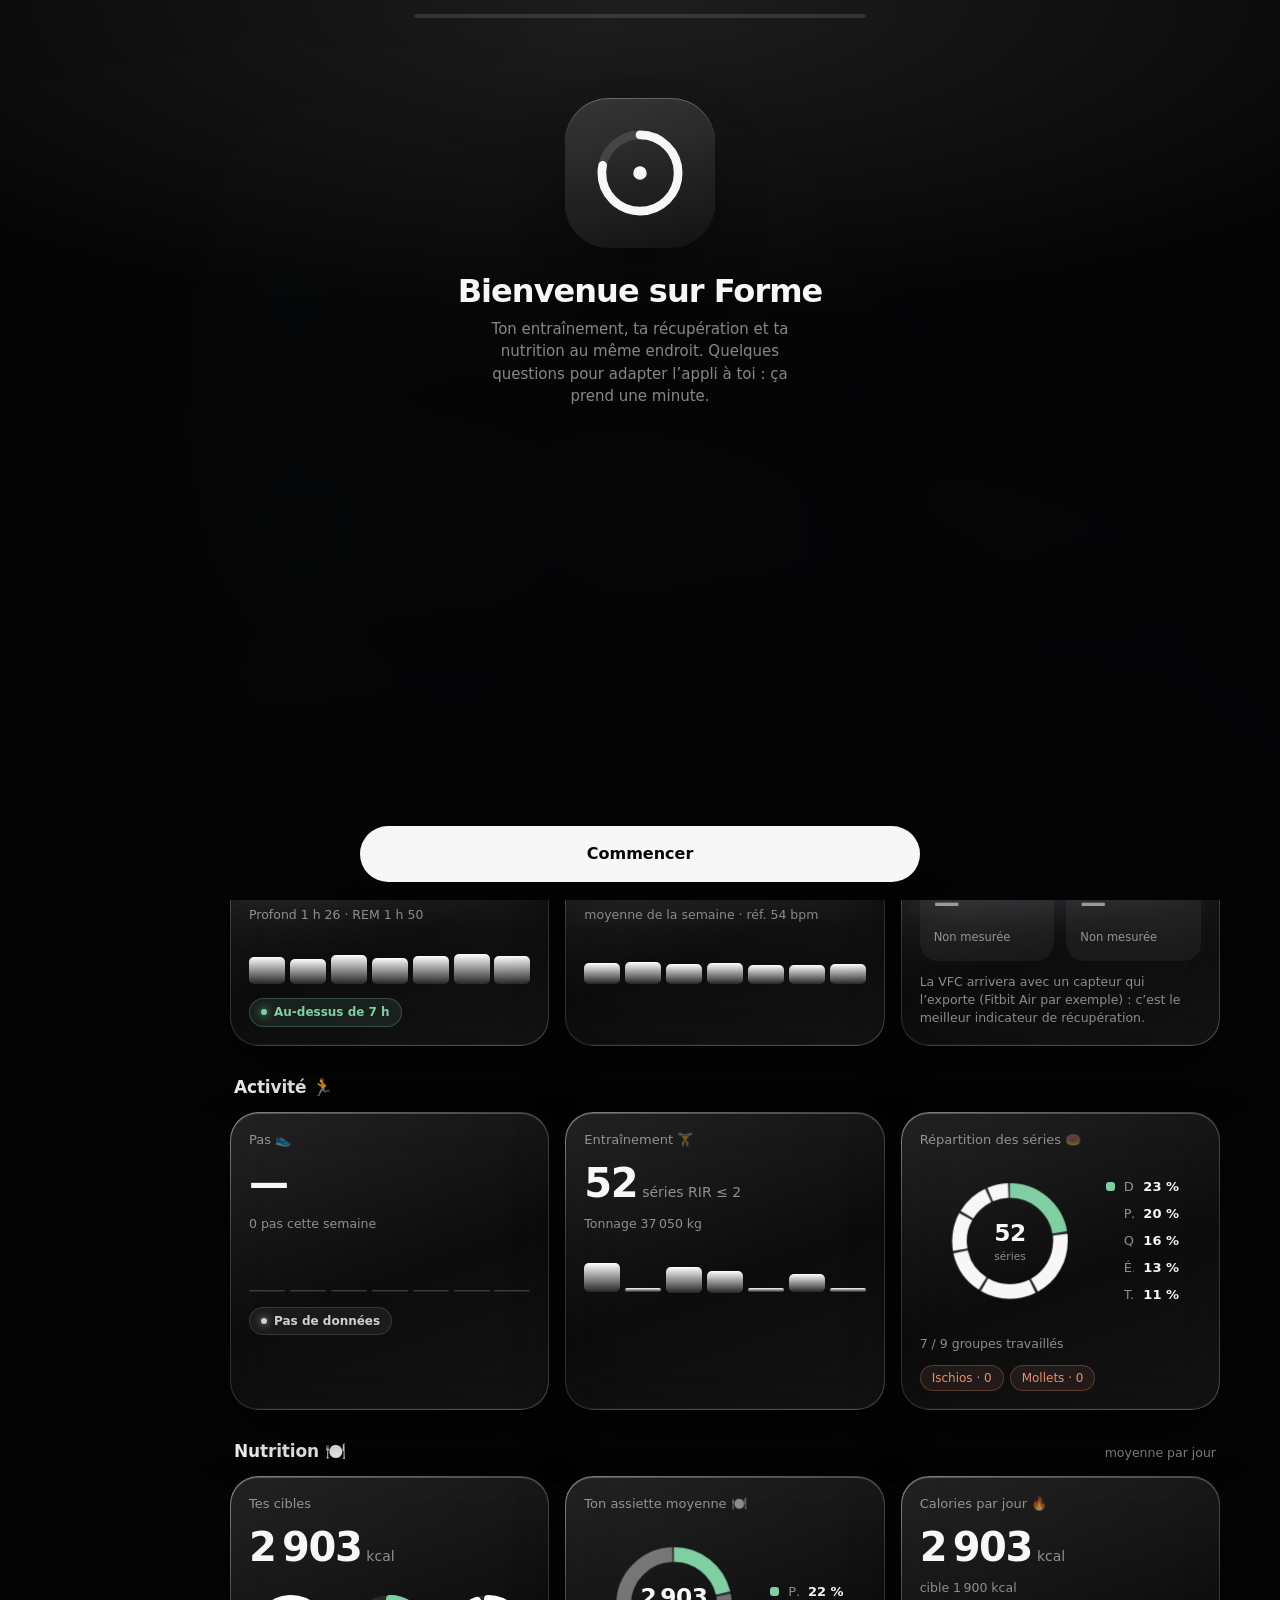
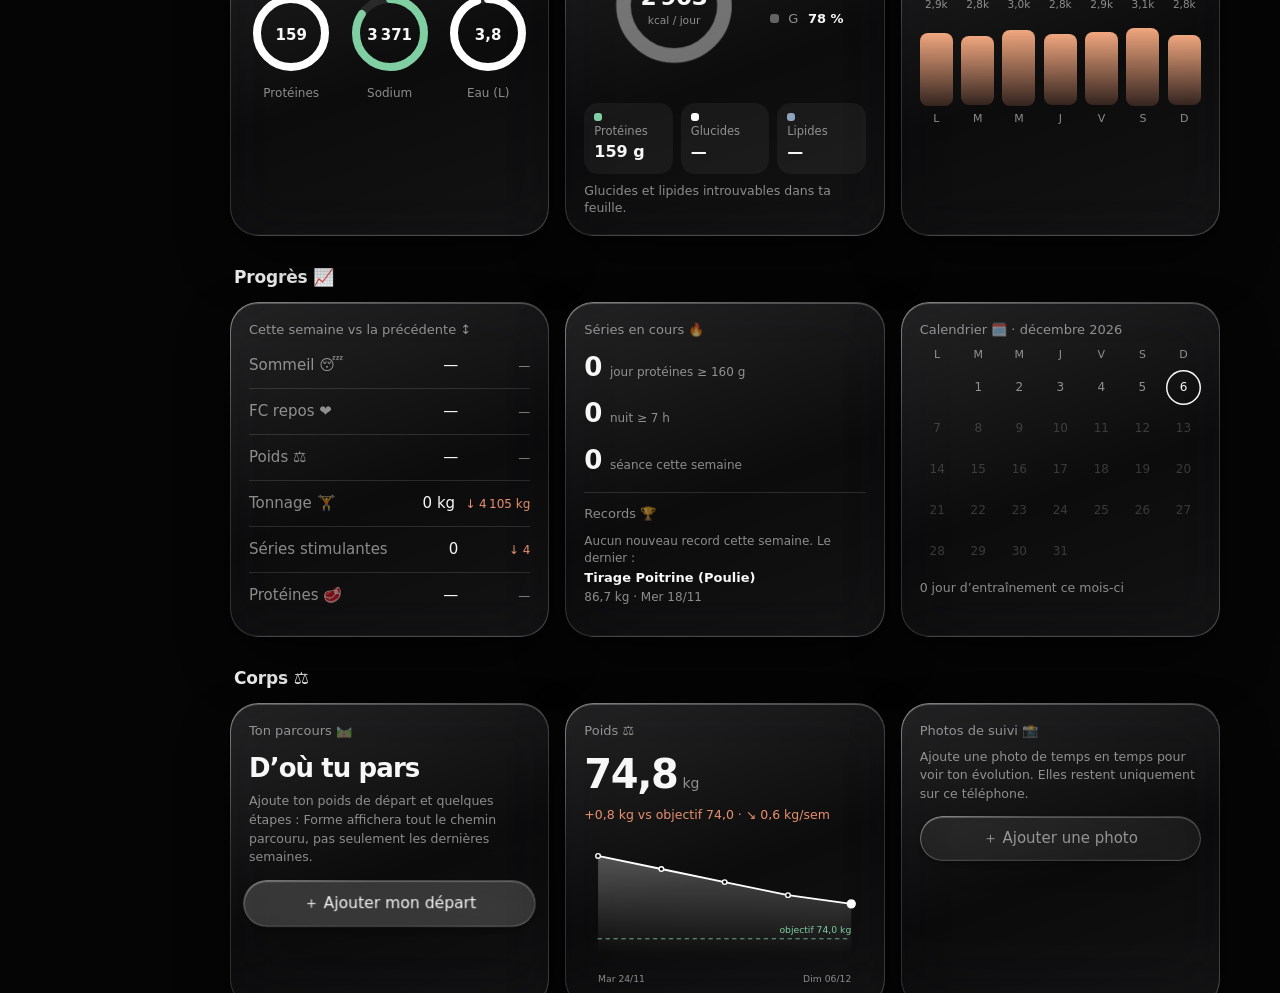
==== commit 9876929b: "Rename index (5).html to index.html" ====
--- a/index.html
+++ b/index.html
@@ -469,6 +469,17 @@
 .ccf{font-size:15px;line-height:1.6;padding:18px 20px}.ccr{text-align:left;margin-top:12px;padding:14px 16px;font-size:14px;line-height:1.5}#ccr{margin-top:8px}
 .cchd{display:flex;gap:5px;padding:6px 0}.cchd i{width:7px;height:7px;border-radius:50%;background:var(--m);animation:cchd 1.2s ease-in-out infinite}.cchd i:nth-child(2){animation-delay:.15s}.cchd i:nth-child(3){animation-delay:.3s}
 @keyframes cchd{0%,60%,100%{opacity:.25;transform:translateY(0)}30%{opacity:1;transform:translateY(-3px)}}
+body.calm #pet .ptail,body.calm #pet .pbody,body.calm #pet .peyes,body.calm #pet .pzz text,body.calm #pet .pglow,body.calm #pet .pwing,body.calm #pet .pcape,body.calm #pet .phalo{animation-play-state:paused}
+#pet .petc,body.light #pet .petc{filter:none}
+.hsall{color:var(--t);font-weight:600;font-size:13px}.row.tap{cursor:pointer}.row.tap:active{opacity:.6}
+.hsk{display:grid;grid-template-columns:repeat(auto-fit,minmax(80px,1fr));gap:8px;margin:4px 0 12px}.hsk>div{padding:12px 12px 10px;border-radius:18px;background:rgba(var(--fgr),.06);box-shadow:inset 0 0 0 1px var(--l)}
+.hsk b{display:block;font-size:19px;font-weight:700;letter-spacing:-.02em;font-variant-numeric:tabular-nums}.hsk b small{font-size:11px;color:var(--m);font-weight:500}.hsk span{font-size:11px;color:var(--m)}
+.hsm{margin:18px 6px 8px}
+.hsr{width:100%;display:flex;align-items:center;gap:12px;padding:12px 0;border-bottom:1px solid var(--l)}.hsr:last-child{border:0}.hsr:active{opacity:.6}
+.hsd{flex:0 0 46px;height:50px;border-radius:14px;background:rgba(var(--fgr),.07);display:flex;flex-direction:column;align-items:center;justify-content:center}.hsd b{font-size:18px;line-height:1}.hsd span{font-size:10.5px;color:var(--m);margin-top:2px}
+.hsr b{font-size:14.5px;font-weight:600}.hsc{width:16px;height:16px;color:var(--m);flex:none}
+.hse{margin-bottom:10px;padding:14px}.hsb{flex:none;font-size:11.5px;font-weight:600;color:#E9BC4C;padding:4px 9px;border-radius:99px;background:rgba(233,188,76,.12)}
+.hst{margin-top:10px}.hst>div{display:grid;grid-template-columns:24px 1fr auto;gap:8px;align-items:baseline;padding:7px 2px;border-top:1px solid var(--l)}.hst span{font-size:12px;color:var(--m)}.hst b{font-size:14.5px;font-weight:600;font-variant-numeric:tabular-nums}.hst em{font-style:normal;font-size:12px;color:var(--m)}
 /* mascotte */
 #pet{position:fixed;right:10px;bottom:calc(env(safe-area-inset-bottom,0px) + 74px);z-index:9;width:96px;transition:opacity .5s var(--ease),transform .6s var(--sp),bottom .6s var(--sp)}
 body.open #pet,body.obo #pet{opacity:0;pointer-events:none;transform:translateY(20px)}
@@ -652,7 +663,7 @@
 function avg(a){var s=0,n=0;a.forEach(function(x){if(x!=null){s+=x;n++}});return n?s/n:null}
 function sum(a){var s=0;a.forEach(function(x){if(x!=null){s+=x}});return s}
 function last(a){for(var i=a.length-1;i>=0;i--){if(a[i]!=null){return a[i]}}return null}
-function f(n,d){return n==null?'—':Number(n).toLocaleString('fr-FR',{minimumFractionDigits:d||0,maximumFractionDigits:d||0})}
+var NF={};function f(n,d){if(n==null){return '—'}d=d||0;return (NF[d]||(NF[d]=new Intl.NumberFormat('fr-FR',{minimumFractionDigits:d,maximumFractionDigits:d}))).format(Number(n))}
 function u(x,d,s){return x==null?'—':f(x,d)+' '+s}
 function nz(x,d,s){return x==null?'—':f(x,d)+'<small>'+s+'</small>'}
 function hm(h){if(h==null){return '—'}var m=Math.round(h*60);return Math.floor(m/60)+' h '+('0'+(m%60)).slice(-2)}
@@ -920,7 +931,7 @@
     var Q=x.L,c=Q?(Q.i>=3?'g':Q.i<=1?'w':''):'';
     h+='<div class="g li tap" '+d+'><div class="lift"><div class="exi">'+exSvg(x.n,x.g,52)+'</div><div style="flex:1;min-width:0"><b>'+x.n+'</b><div class="note">'+((l&&l.load!=null)?f(l.load,1)+' kg × '+f(l.reps)+' · RIR '+f(l.rir,1):x.g)+'</div></div><div><div class="rm">'+f(x.rm,1)+'<small> kg</small></div><div class="note" style="text-align:right">1RM estimé</div></div></div>'+(Q?'<div class="lvr">'+lvlChip(Q)+'<span class="note" style="margin:0">'+(Q.next?'encore <b style="color:var(--t)">'+f(Q.need,Q.need<10?1:0)+' kg</b> pour '+Q.next:'Niveau maximum 👑')+'</span></div>'+xpBar(Q.frac,1,LVCOL[Q.i])+'<div class="xpl" style="margin:0"><span>'+f(x.rm,1)+' kg</span><span>'+(Q.next?f(Q.th[Q.i],1)+' kg · '+Q.next:'max')+'</span></div>':'<div class="tr"><i style="width:'+Math.min(100,x.pct)+'%"></i></div><div class="note">'+f(x.pct)+' % du standard</div>')+'</div>';
   });
-  h+='</div><h2>Séances récentes</h2><div class="g" style="padding:4px 18px">'+D.sessions.map(function(s){return '<div class="row"><span><b style="color:var(--t);font-weight:500">'+s.n+'</b><br><span class="note">'+dl(s.d)+'</span></span><span style="text-align:right">'+f(s.t)+' kg<br><span class="note">'+f(s.sets)+' séries'+(s.c>0?' · cardio '+f(s.c)+' min':'')+'</span></span></div>'}).join('')+'</div>';
+  h+='</div><div class="sth"><h2>Séances récentes</h2><button class="note hsall" onclick="openHistory()">Tout l’historique ›</button></div><div class="g" style="padding:4px 18px">'+D.sessions.map(function(s){return '<div class="row tap" onclick="openSession(\''+s.d+'\')"><span><b style="color:var(--t);font-weight:500">'+s.n+'</b><br><span class="note">'+dl(s.d)+'</span></span><span style="text-align:right">'+f(s.t)+' kg<br><span class="note">'+f(s.sets)+' séries'+(s.c>0?' · cardio '+f(s.c)+' min':'')+'</span></span></div>'}).join('')+'<button class="g pill" style="width:100%;padding:12px;margin:10px 0 12px" onclick="openHistory()">Voir tout l’historique</button></div>';
   $('#v-force').innerHTML=h;
 }
 
@@ -981,11 +992,14 @@
 function setM(m){selM=m;renderBilan()}
 
 function car(el){
-  var dots=el.nextElementSibling.children;
-  function s(){var w=el.clientWidth,c=el.scrollLeft+w/2,idx=0,best=1e9;
-    [].forEach.call(el.children,function(x,i){var d=Math.abs(x.offsetLeft+x.offsetWidth/2-c)/w;if(d<best){best=d;idx=i}x.style.transform='scale('+(1-Math.min(.08,d*.14))+')';x.style.opacity=1-Math.min(.5,d*.7)});
-    [].forEach.call(dots,function(d,i){d.classList.toggle('on',i===idx)})}
-  el.addEventListener('scroll',s,{passive:true});s();
+  var dots=el.nextElementSibling?el.nextElementSibling.children:[],geo=null,raf=0,li=-1;
+  function measure(){geo={w:el.clientWidth,c:[].map.call(el.children,function(x){return x.offsetLeft+x.offsetWidth/2})}}
+  function s(){raf=0;if(!el.isConnected){return}if(!geo||geo.w!==el.clientWidth){measure()}var w=geo.w||1,c=el.scrollLeft+w/2,idx=0,best=1e9;
+    var ds=geo.c.map(function(x,i){var d=Math.abs(x-c)/w;if(d<best){best=d;idx=i}return d});
+    [].forEach.call(el.children,function(x,i){var d=ds[i]||0;x.style.transform='scale('+(1-Math.min(.08,d*.14)).toFixed(3)+')';x.style.opacity=(1-Math.min(.5,d*.7)).toFixed(3)});
+    if(idx!==li){li=idx;[].forEach.call(dots,function(d,i){d.classList.toggle('on',i===idx)})}}
+  el.addEventListener('scroll',function(){if(!raf){raf=requestAnimationFrame(s)}},{passive:true});
+  raf=requestAnimationFrame(s);
 }
 
 function openSh(h){var s=$('#sh');s.innerHTML='<div class="grab" onclick="document.body.classList.toggle(\'full\')"></div>'+h;s.scrollTop=0;document.body.classList.remove('full');document.body.classList.add('open')}
@@ -1168,8 +1182,9 @@
   }else{var h=document.documentElement;h.classList.add('tt');go();setTimeout(function(){h.classList.remove('tt')},950)}
 }
 applyTheme();
-function mv(b){var i=$('#ind');if(!b||!i){return}if(getComputedStyle(b.parentNode).flexDirection==='column'){i.style.width='';i.style.height=b.offsetHeight+'px';i.style.transform='translateY('+b.offsetTop+'px)'}else{i.style.height='';i.style.width=b.offsetWidth+'px';i.style.transform='translateX('+b.offsetLeft+'px)'}}
-function chase(){var t0=performance.now();(function s(){mv($('nav button.on'));if(performance.now()-t0<700){requestAnimationFrame(s)}})()}
+var MQV=window.matchMedia?matchMedia('(min-width:1100px)'):{matches:false};
+function mv(b){var i=$('#ind');if(!b||!i){return}if(MQV.matches){i.style.width='';i.style.height=b.offsetHeight+'px';i.style.transform='translateY('+b.offsetTop+'px)'}else{i.style.height='';i.style.width=b.offsetWidth+'px';i.style.transform='translateX('+b.offsetLeft+'px)'}}
+function chase(){var t0=performance.now(),b=$('nav button.on'),n=0;(function s(){if(n++%2===0){mv(b)}if(performance.now()-t0<700){requestAnimationFrame(s)}else{mv(b)}})()}
 document.querySelectorAll('nav button').forEach(function(b){b.onclick=function(){calm();setTimeout(lqBuild,700);g3Wake&&setTimeout(g3Wake,400);
   document.querySelectorAll('nav button,.view').forEach(function(e){e.classList.remove('on')});
   b.classList.add('on');$('#v-'+b.dataset.t).classList.add('on');TAB=b.dataset.t;document.body.classList.toggle('tab-data',TAB==='data');if(TAB==='moi'){renderMoi();scanSources()};
@@ -1341,7 +1356,7 @@
    '<div class="lab" style="margin:16px 4px 6px">Couleur du fond</div><div class="tng" id="tng">'+TINTS.map(function(t){return '<button class="tnb'+(TINT===t[0]?' on':'')+'" onclick="setTint(\''+t[0]+'\')"><i style="background:linear-gradient(135deg,'+t[2]+','+t[3]+')"></i>'+t[1]+'</button>'}).join('')+'</div>'+
    '<div class="g setrow" style="margin-top:12px"><div><b style="font-weight:600">Emojis</b><div class="note">Dans les titres et les messages. Coupe-les pour un style plus sobre.</div></div><button class="sw'+(EMO?' on':'')+'" id="emsw" onclick="setEmo(this)" aria-label="Emojis"><i></i></button></div>';}
 function fxRepaint(){var g=$('#fxg');if(g){var w=document.createElement('div');w.innerHTML=fxHtml();var nf=w.children[1],nt=w.children[3],t=$('#tng');g.parentNode.replaceChild(nf,g);t.parentNode.replaceChild(nt,t);emoStrip(nf.parentNode)}}
-function setFx(v){FX=v;try{localStorage.setItem('forme_fx',v)}catch(e){}applyFx();lqBuild();fxRepaint();calm();if(window.g3Wake){g3Wake()}if(navigator.vibrate){navigator.vibrate(8)}}
+function setFx(v){FX=v;try{localStorage.setItem('forme_fx',v)}catch(e){}applyFx();lqBuild();lqSensor();fxRepaint();calm();if(window.g3Wake){g3Wake()}if(navigator.vibrate){navigator.vibrate(8)}}
 function setTint(v){TINT=v;try{localStorage.setItem('forme_tint',v)}catch(e){}applyFx();fxRepaint();calm();if(navigator.vibrate){navigator.vibrate(8)}}
 applyFx();
 /* ---------- Liquid Glass : reflet qui suit l'inclinaison du téléphone, carte de réfraction ---------- */
@@ -1369,7 +1384,8 @@
   b.setProperty('--la',(150+gx*55).toFixed(1)+'deg');b.setProperty('--lx',(50+gx*40).toFixed(1)+'%');b.setProperty('--ly',(10+gy*35).toFixed(1)+'%');
   b.setProperty('--tx',(-gx*14).toFixed(1)+'px');b.setProperty('--ty',(-gy*14).toFixed(1)+'px')}
 function lqQueue(){if(FX!=='liquid'||document.body.classList.contains('calm')||LQ.raf){return}var t=performance.now();if(LQ.lt&&t-LQ.lt<33){return}LQ.lt=t;LQ.raf=requestAnimationFrame(lqApply)}
-window.addEventListener('deviceorientation',function(e){if(e.gamma==null){return}LQ.g=e.gamma;LQ.b=e.beta==null?45:e.beta;lqQueue()},{passive:true});
+function lqOri(e){if(e.gamma==null){return}LQ.g=e.gamma;LQ.b=e.beta==null?45:e.beta;lqQueue()}
+function lqSensor(){window.removeEventListener('deviceorientation',lqOri);if(FX==='liquid'){window.addEventListener('deviceorientation',lqOri,{passive:true})}}
 window.addEventListener('pointermove',function(e){if(e.pointerType!=='mouse'){return}LQ.g=(e.clientX/innerWidth-.5)*60;LQ.b=45+(e.clientY/innerHeight-.5)*60;lqQueue()},{passive:true});
 document.addEventListener('pointerdown',function(){if(FX==='liquid'&&document.body.classList.contains('calm')){calm()}},{passive:true});
 
@@ -1383,8 +1399,8 @@
   L.forEach(function(t){var v=t.nodeValue;if(!EMT.test(v)){return}var p=t.parentElement;if(p&&p.closest(EMKEEP)){return}
     var nv=v.replace(EMR,'');if(EMT.test(v.charAt(0)+v.charAt(1))){nv=nv.replace(/^\s+/,'')}if(nv!==v){t.nodeValue=nv}});
 }
-new MutationObserver(function(ms){if(EMO){return}ms.forEach(function(m){if(m.type==='characterData'){emoStrip(m.target)}else{m.addedNodes.forEach(function(x){if(x.nodeType===1||x.nodeType===3){emoStrip(x)}})}})}).observe(document.body,{childList:true,subtree:true,characterData:true});
-function setEmo(btn){EMO=!EMO;try{localStorage.setItem('forme_emo',EMO?'1':'0')}catch(e){}if(btn){btn.classList.toggle('on',EMO)}document.body.classList.toggle('noemo',!EMO);
+var EMOB=new MutationObserver(function(ms){if(EMO){return}ms.forEach(function(m){if(m.type==='characterData'){emoStrip(m.target)}else{m.addedNodes.forEach(function(x){if(x.nodeType===1||x.nodeType===3){emoStrip(x)}})}})});function emoWatch(){EMOB.disconnect();if(!EMO){EMOB.observe(document.body,{childList:true,subtree:true,characterData:true})}}emoWatch();
+function setEmo(btn){EMO=!EMO;try{localStorage.setItem('forme_emo',EMO?'1':'0')}catch(e){}emoWatch();if(btn){btn.classList.toggle('on',EMO)}document.body.classList.toggle('noemo',!EMO);
   if(EMO){setHead.l='';if(D){renderWeek();renderForce();renderBilan()}if(TAB==='moi'){renderMoi()}setHead();openSet();var r=$('#emsw');if(r){r.scrollIntoView({block:'center'})}}else{emoStrip(document.body)}}
 document.body.classList.toggle('noemo',!EMO);
 /* petites vibrations, comme un vrai bouton */
@@ -1492,8 +1508,8 @@
 /* carrousel de l'onglet Moi : silhouette, mensurations, chrono, musique */
 var MOIS=0;
 function moiCar(){var el=$('#mcar');if(!el){return}car(el);
-  el.addEventListener('scroll',function(){var w=el.clientWidth,c=el.scrollLeft+w/2,idx=0,best=1e9;[].forEach.call(el.children,function(x,i){var d=Math.abs(x.offsetLeft+x.offsetWidth/2-c);if(d<best){best=d;idx=i}});
-    if(idx!==MOIS){MOIS=idx;[].forEach.call($('#mtabs').children,function(b,i){b.classList.toggle('on',i===idx)});var t=$('#mtabs').children[idx];if(t&&t.scrollIntoView){$('#mtabs').scrollTo({left:t.offsetLeft-16,behavior:'smooth'})}}},{passive:true});
+  var mr=0;el.addEventListener('scroll',function(){if(mr){return}mr=requestAnimationFrame(function(){mr=0;var w=el.clientWidth,c=el.scrollLeft+w/2,idx=0,best=1e9;[].forEach.call(el.children,function(x,i){var d=Math.abs(x.offsetLeft+x.offsetWidth/2-c);if(d<best){best=d;idx=i}});
+    if(idx!==MOIS){MOIS=idx;[].forEach.call($('#mtabs').children,function(b,i){b.classList.toggle('on',i===idx)});var t=$('#mtabs').children[idx];if(t&&t.scrollIntoView){$('#mtabs').scrollTo({left:t.offsetLeft-16,behavior:'smooth'})}}})},{passive:true});
   if(MOIS){var s=el.children[MOIS];el.scrollLeft=s.offsetLeft-(el.clientWidth-s.offsetWidth)/2;[].forEach.call($('#mtabs').children,function(b,i){b.classList.toggle('on',i===MOIS)})}}
 function moiGo(i){var el=$('#mcar');if(!el){return}var s=el.children[i];el.scrollTo({left:s.offsetLeft-(el.clientWidth-s.offsetWidth)/2,behavior:'smooth'})}
 function setGoalView(v){B3.goalT=v;G3.gT=v;setTimeout(function(){if(window.g3Wake){g3Wake()}},0);if(v&&G3.gl){g3Ensure('goal')}$('#b3s').className='g seg'+(v?' y':'');[].forEach.call($('#b3s').querySelectorAll('button'),function(b,i){b.classList.toggle('on',i===v)});
@@ -2373,9 +2389,9 @@
       if(ca){S.min+=ca}
       if(ns>0&&R){for(var j=0;j<ns;j++){S.sets.push({c:L||0,r:R,i:I})}}
       if(L&&R){q.maxC=Math.max(q.maxC,L);q.bestE=Math.max(q.bestE,L*(1+R/30));q.repsAt.push([L,R])}});}
-  if(s&&s.length>1){var h2=s[0],c2={d:colIdx(h2,/^date/),e:colIdx(h2,/exercice/),g:colIdx(h2,/groupe/),L:colIdx(h2,/charge/),r:colIdx(h2,/r[ée]p/),i:colIdx(h2,/^rir/),p:colIdx(h2,/repos/)},seen={};
+  if(s&&s.length>1){var h2=s[0],c2={d:colIdx(h2,/^date/),e:colIdx(h2,/exercice/),g:colIdx(h2,/groupe/),L:colIdx(h2,/charge/),r:colIdx(h2,/r[ée]p/),i:colIdx(h2,/^rir/),p:colIdx(h2,/repos/),t:colIdx(h2,/^s[ée]ance/)},seen={};
     s.slice(1).forEach(function(x){var d=toKey(x[c2.d]),n=String(x[c2.e]||'').trim();if(!d||!n){return}var q=ex(n,c2.g>=0?String(x[c2.g]||''):''),key=d;
-      if(!seen[n+d]){seen[n+d]=1;q.sessions[key]={sets:[],agg:false,min:(q.sessions[key]||{}).min||0}}
+      if(!seen[n+d]){seen[n+d]=1;var pv=q.sessions[key]||{};q.sessions[key]={sets:[],agg:false,min:pv.min||0,name:(c2.t>=0&&String(x[c2.t]||'').trim())||pv.name||''}}
       var L=pn(x[c2.L])||0,R=pn(x[c2.r]),I=c2.i>=0?pn(x[c2.i]):null,P=c2.p>=0?pn(x[c2.p]):null;if(!R){return}
       q.sessions[key].sets.push({c:L,r:R,i:I,p:P});if(L){q.maxC=Math.max(q.maxC,L);q.bestE=Math.max(q.bestE,L*(1+R/30))}q.repsAt.push([L,R])});}
   var sesNames={};if(m&&m.length>1){var ht=colIdx(m[0],/type de s|s[ée]ance/);if(ht>=0){m.slice(1).forEach(function(x){var v=String(x[ht]||'').trim();if(v){sesNames[v]=(sesNames[v]||0)+1}})}}
@@ -2601,7 +2617,7 @@
 function waistDelta(){var a=MES.filter(function(m){return m.taille!=null&&m.taille!==''}).sort(function(x,y){return x.date<y.date?-1:1});if(a.length<2){return null}
   var l=a[a.length-1],ref=null;for(var i=a.length-2;i>=0;i--){ref=a[i];if(a[i].date<=addDays(l.date,-21)){break}}return{d:+l.taille-+ref.taille,from:ref.date,to:l.date,v:+l.taille}}
 function strengthDelta(){
-  if(!SEH){if(!strengthDelta.asked){strengthDelta.asked=1;loadHist(function(){if(TAB==='week'&&D){renderWeek()}})}return null}
+  if(!SEH){if(!strengthDelta.asked){strengthDelta.asked=1;loadHist(function(){var o=$('#sxs');if(o){o.outerHTML=secheSlide()}})}return null}
   var now=todayKey(),a=addDays(now,-28),b=addDays(now,-56),ch=[];
   Object.keys(SEH.E).forEach(function(k){var q=SEH.E[k],r=0,o=0;Object.keys(q.sessions).forEach(function(d){var best=0;q.sessions[d].sets.forEach(function(s){if(s.c&&s.r&&s.r<=15){best=Math.max(best,s.c*(1+s.r/30))}});if(d>a){r=Math.max(r,best)}else if(d>b){o=Math.max(o,best)}});if(r&&o){ch.push((r-o)/o*100)}});
   if(ch.length<2){return null}ch.sort(function(x,y){return x-y});return{p:ch[Math.floor(ch.length/2)],n:ch.length}
@@ -2617,7 +2633,7 @@
   else if(pct!=null&&!sd){v=wd?'Le poids descend, la taille aussi et ta force tient : tu sèches bien.':'Bon rythme de perte. Mesure ton tour de taille toutes les 2 semaines pour confirmer.';cls='ok'}
   else{v='Pèse-toi 2 à 3 fois par semaine et mesure ton tour de taille toutes les 2 semaines : le bilan s’affinera.';cls='nt'}
   function m(l,val,c){return '<div><span>'+l+'</span><b class="'+(c||'')+'">'+val+'</b></div>'}
-  return '<div class="g slide"><div class="lab">'+(PROF.objectif==='recompo'?'Recomposition':'Ta sèche')+' 🔥</div>'+
+  return '<div class="g slide" id="sxs"><div class="lab">'+(PROF.objectif==='recompo'?'Recomposition':'Ta sèche')+' 🔥</div>'+
    '<div class="sxg">'+m('Poids / semaine',rate==null?'—':(rate>0?'+':'−')+f(Math.abs(rate),2)+' kg',fast?'tko':rate!=null&&rate<0?'tok':'')+
      m('Tour de taille',W?(W.d>0?'+':W.d<0?'−':'')+f(Math.abs(W.d),1)+' cm':'—',wd?'tok':wu?'tko':'')+
      m('Force (4 sem.)',S?(S.p>0?'+':S.p<0?'−':'')+f(Math.abs(S.p),1)+' %':'—',sd?'tko':su?'tok':'')+'</div>'+
@@ -2659,6 +2675,53 @@
 function coachFromSheet(){
   if(!live()||!SL||!SL.some(function(x){return x.name==='Coach'})){return}
   getRaw('Coach',function(v){if(!v||v.length<2){return}var r=v[v.length-1],t=String(r[2]||'').trim();if(!t){return}if(!COACH||COACH.t!==t){var dk=toKey(r[0]);coachSave({d:dk?new Date(dk+'T12:00:00').toISOString():new Date().toISOString(),k:/s[ée]ance/i.test(r[1])?'seance':'semaine',t:t});renderCoach()}});
+}
+
+/* =====================================================================
+   Historique des séances : liste par mois, détail complet d'une séance
+   ===================================================================== */
+var HSV=null;
+function sesAll(){
+  if(!SEH){return null}if(HSV&&HSV.src===SEH){return HSV.L}
+  var by={},best={};
+  Object.keys(SEH.E).forEach(function(k){var q=SEH.E[k];Object.keys(q.sessions).sort().forEach(function(d){var S=q.sessions[d],e=0,ton=0,ns=0,stim=0;
+    S.sets.forEach(function(s){if(s.c&&s.r){e=Math.max(e,s.c*(1+Math.min(s.r,15)/30));ton+=s.c*s.r}ns++;if(s.i!=null&&s.i<=2){stim++}});
+    var rec=e>0&&best[k]!=null&&e>best[k]*1.005;if(e>0){best[k]=Math.max(best[k]||0,e)}
+    var o=by[d]=by[d]||{d:d,ex:[],sets:0,ton:0,stim:0,min:0,recs:0,names:{}};
+    o.ex.push({n:q.n,g:q.g,sets:S.sets,e1:e,rec:rec,min:S.min||0});o.sets+=ns;o.ton+=ton;o.stim+=stim;o.min+=S.min||0;if(rec){o.recs++}
+    if(S.name){o.names[S.name]=(o.names[S.name]||0)+1}})});
+  var L=Object.keys(by).sort().reverse().map(function(d){var o=by[d],nm=Object.keys(o.names).sort(function(a,b){return o.names[b]-o.names[a]})[0];
+    if(!nm){var g={};o.ex.forEach(function(x){var gg=(x.g||'').replace(' (Réf.)','');if(gg){g[gg]=(g[gg]||0)+x.sets.length}});var tg=Object.keys(g).sort(function(a,b){return g[b]-g[a]}).slice(0,2);nm=tg.length?tg.join(' · '):'Séance'}
+    o.n=nm;return o});
+  HSV={src:SEH,L:L};return L;
+}
+function sesNeed(cb){if(SEH){cb();return}loadHist(function(){cb()})}
+function sesRow(o,i){return '<button class="hsr" onclick="openSession(\''+o.d+'\',1)"><div class="hsd"><b>'+o.d.slice(8)+'</b><span>'+MOISC[+o.d.slice(5,7)-1]+'</span></div><div style="flex:1;min-width:0;text-align:left"><b>'+esc(o.n)+'</b><div class="note">'+o.ex.length+' exercice'+(o.ex.length>1?'s':'')+' · '+o.sets+' séries'+(o.min?' · '+f(o.min)+' min cardio':'')+'</div></div><div style="text-align:right;flex:none"><b>'+(o.ton?f(o.ton/1000,1)+' t':'—')+'</b>'+(o.recs?'<div class="note" style="color:#E9BC4C">🔥 '+o.recs+' record'+(o.recs>1?'s':'')+'</div>':'')+'</div><svg viewBox="0 0 24 24" class="hsc"><path d="M9 6l6 6-6 6"/></svg></button>'}
+function openHistory(){
+  openSh('<div class="sh-h"><div class="big" style="font-size:28px;margin:0">Historique</div><button class="gb" onclick="closeSh()" aria-label="Fermer"><svg viewBox="0 0 24 24"><path d="M6 6l12 12M18 6L6 18"/></svg></button></div><div id="hsl"><div class="skl"><i></i><i></i></div></div>');
+  document.body.classList.add('full');
+  sesNeed(function(){var el=$('#hsl');if(!el){return}var L=sesAll()||[];
+    if(!L.length){el.innerHTML='<div class="g" style="text-align:center;padding:26px 18px"><b>Aucune séance pour l’instant</b><div class="note" style="margin:6px 0 14px">Tes séances apparaîtront ici dès la première.</div><button class="g pill on" onclick="closeSh();openSeance()">＋ Nouvelle séance</button></div>';return}
+    var m30=L.filter(function(o){return o.d>=addDays(todayKey(),-30)}),t30=m30.reduce(function(a,o){return a+o.ton},0);
+    var h='<div class="hsk"><div><b>'+L.length+'</b><span>séances en tout</span></div><div><b>'+m30.length+'</b><span>sur 30 jours</span></div><div><b>'+f(t30/1000,1)+'<small> t</small></b><span>tonnage 30 j</span></div></div>',cur='';
+    L.forEach(function(o,i){var mo=o.d.slice(0,7);if(mo!==cur){if(cur){h+='</div>'}cur=mo;var p=mo.split('-');h+='<div class="lab hsm">'+['Janvier','Février','Mars','Avril','Mai','Juin','Juillet','Août','Septembre','Octobre','Novembre','Décembre'][+p[1]-1]+' '+p[0]+'</div><div class="g" style="padding:2px 14px">'}h+=sesRow(o,i)});
+    el.innerHTML=h+'</div>';
+  });
+}
+function openSession(d,back){
+  openSh('<div id="hss"><div class="skl"><i></i><i></i></div></div>');document.body.classList.add('full');
+  sesNeed(function(){var el=$('#hss');if(!el){return}var o=(sesAll()||[]).filter(function(x){return x.d===d})[0];
+    var top='<div class="sh-h">'+(back?'<button class="gb" onclick="openHistory()" aria-label="Retour"><svg viewBox="0 0 24 24"><path d="M15 6l-6 6 6 6"/></svg></button>':'')+'<div style="flex:1;min-width:0;margin:0 10px"><div class="note">'+fdate(d+'T12:00:00')+'</div><div class="big" style="font-size:24px;margin:0;white-space:normal">'+(o?esc(o.n):'Séance')+'</div></div><button class="gb" onclick="closeSh()" aria-label="Fermer"><svg viewBox="0 0 24 24"><path d="M6 6l12 12M18 6L6 18"/></svg></button></div>';
+    if(!o){el.innerHTML=top+'<div class="g note" style="padding:18px">Détail indisponible pour cette séance.</div>';return}
+    var h=top+'<div class="hsk"><div><b>'+(o.ton?(o.ton>=1000?f(o.ton/1000,2)+'<small> t</small>':f(o.ton)+'<small> kg</small>'):'—')+'</b><span>tonnage</span></div><div><b>'+o.sets+'</b><span>séries</span></div><div><b>'+o.ex.length+'</b><span>exercices</span></div>'+(o.min?'<div><b>'+f(o.min)+'<small> min</small></b><span>cardio</span></div>':'')+'</div>'+
+      (o.recs?'<div class="sxv sx-ok" style="margin:2px 0 12px"><i></i><span>🔥 '+o.recs+' record'+(o.recs>1?'s battus':' battu')+' pendant cette séance</span></div>':'');
+    o.ex.forEach(function(x){
+      h+='<div class="g hse"><div class="sexh"><div class="exi">'+exSvg(x.n,x.g,52)+'</div><div style="flex:1;min-width:0"><b>'+esc(x.n)+'</b><div class="note">'+esc((x.g||'').replace(' (Réf.)',''))+(x.e1?' · 1RM estimé '+f(x.e1,1)+' kg':'')+'</div></div>'+(x.rec?'<span class="hsb">🔥 Record</span>':'')+'</div>'+
+        (x.sets.length?'<div class="hst">'+x.sets.map(function(s,i){return '<div><span>'+(i+1)+'</span><b>'+(s.c?f(s.c,s.c%1?1:0)+' kg':'Poids du corps')+' × '+f(s.r,s.r%1?1:0)+'</b><em>'+(s.i!=null?'RIR '+f(s.i,s.i%1?1:0):'')+(s.p?' · '+(s.p>=60?Math.floor(s.p/60)+' min'+(s.p%60?' '+s.p%60:''):s.p+' s'):'')+'</em></div>'}).join('')+'</div>':'')+
+        (x.min?'<div class="note" style="margin-top:8px">Cardio : '+f(x.min)+' min</div>':'')+'</div>';
+    });
+    el.innerHTML=h;
+  });
 }
 
 /* =====================================================================
@@ -3176,7 +3239,7 @@
    '<div id="cm" class="note" style="margin:14px 4px;min-height:18px"></div>'+
    '<button class="g pill on" style="width:100%;padding:14px" onclick="saveSet()">Enregistrer et charger</button>'+
    (c.url?'<button class="g pill" style="width:100%;padding:14px;margin-top:10px" onclick="resetSet()">Déconnecter et revenir à la démo</button>':'')+
-   (LAST?'<div class="note" style="margin-top:18px;text-align:center">Dernière mise à jour à '+new Date(LAST).toLocaleTimeString('fr-FR',{hour:'2-digit',minute:'2-digit'})+'</div>':''));
+   '<div class="note" style="margin-top:18px;text-align:center">Version de l’appli : '+FORME_V+'</div>'+(LAST?'<div class="note" style="margin-top:18px;text-align:center">Dernière mise à jour à '+new Date(LAST).toLocaleTimeString('fr-FR',{hour:'2-digit',minute:'2-digit'})+'</div>':''));
   document.body.classList.add('full');
 }
 function saveSet(){
@@ -3193,7 +3256,8 @@
 function resetSet(){CFG=null;D=null;try{localStorage.removeItem('forme_cfg');localStorage.removeItem('forme_cache')}catch(e){}closeSh();load()}
 document.addEventListener('visibilitychange',function(){if(!document.hidden&&TAB==='moi'){start3d();tmTick();tmSched()}if(!document.hidden&&live()&&!gs()&&Date.now()-LAST>5*60e3){load()}});
 if('serviceWorker' in navigator&&location.protocol==='https:'&&!gs()){navigator.serviceWorker.register('sw.js').catch(function(){})}
-calm();setTimeout(lqBuild,300);
+calm();setTimeout(lqBuild,300);lqSensor();
+var FORME_V='25 nov. 2026 · historique';
 pLoad();
 petInit();
 load();
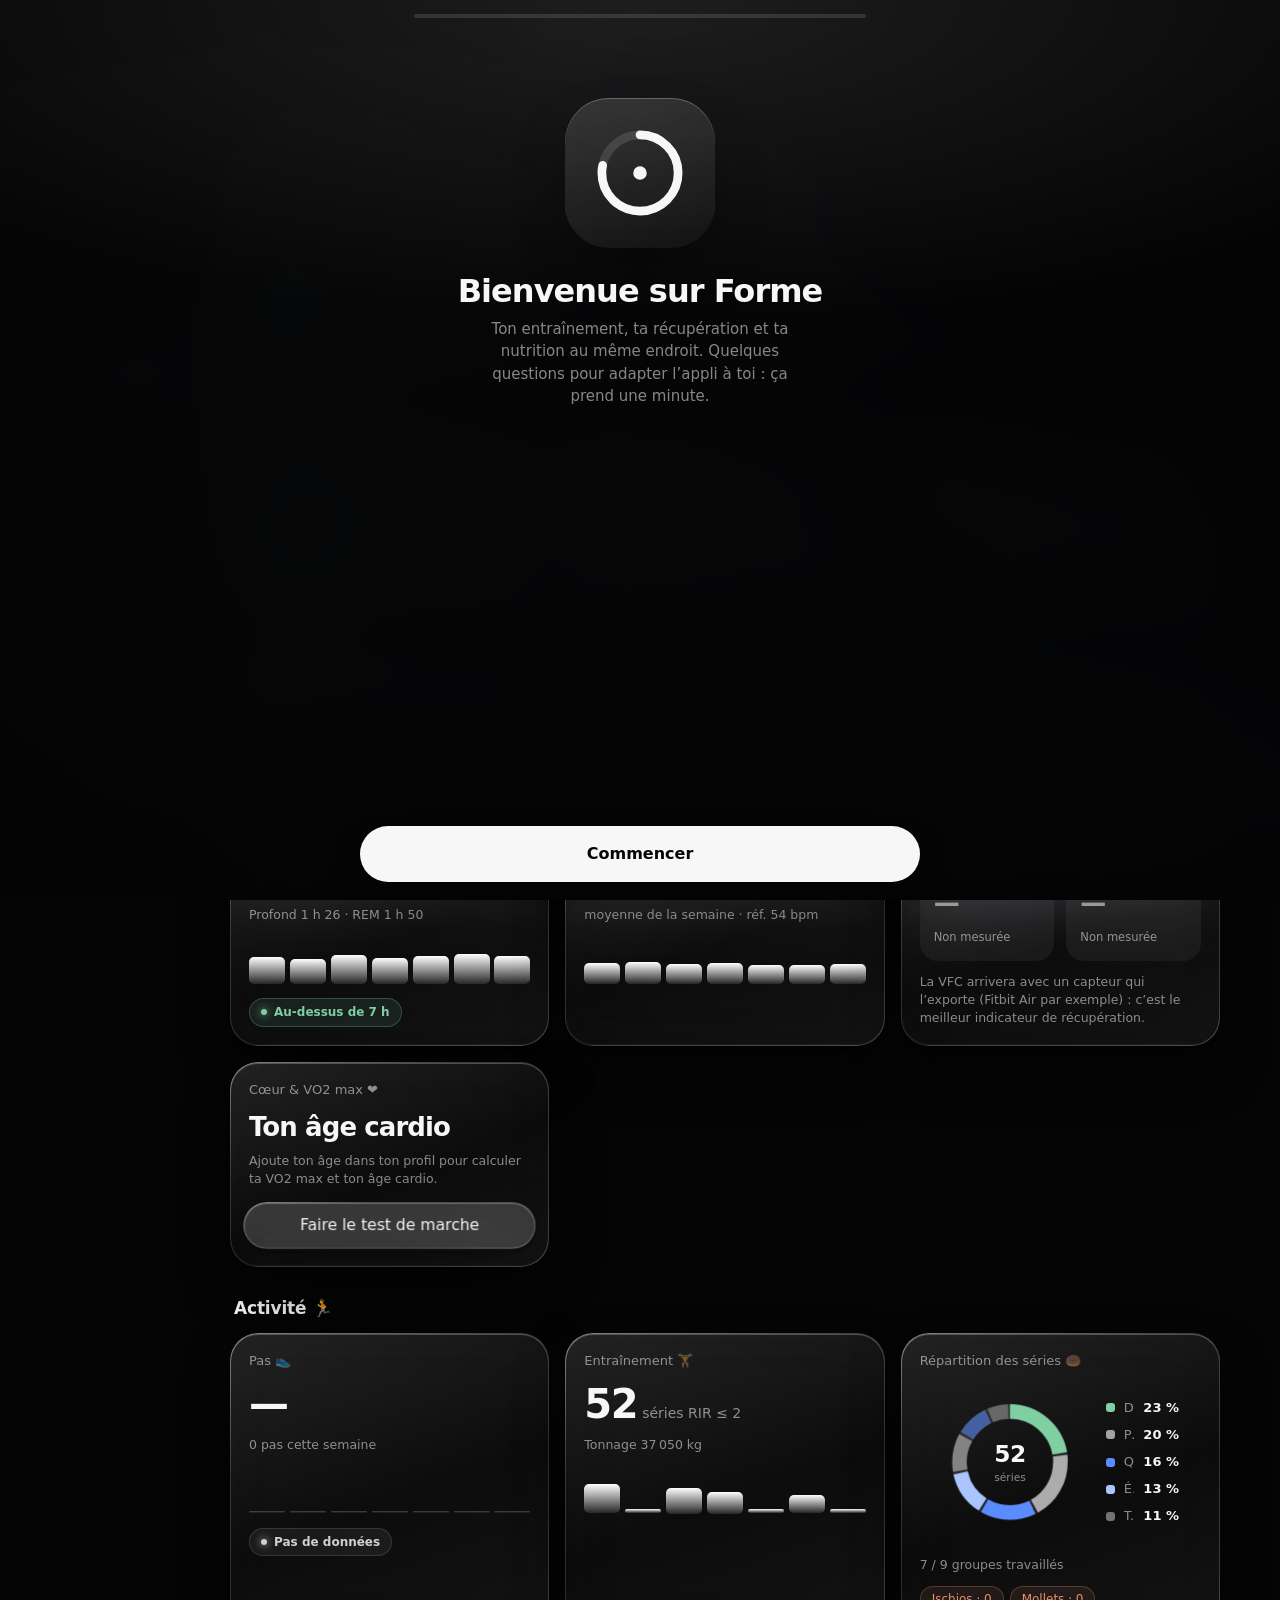
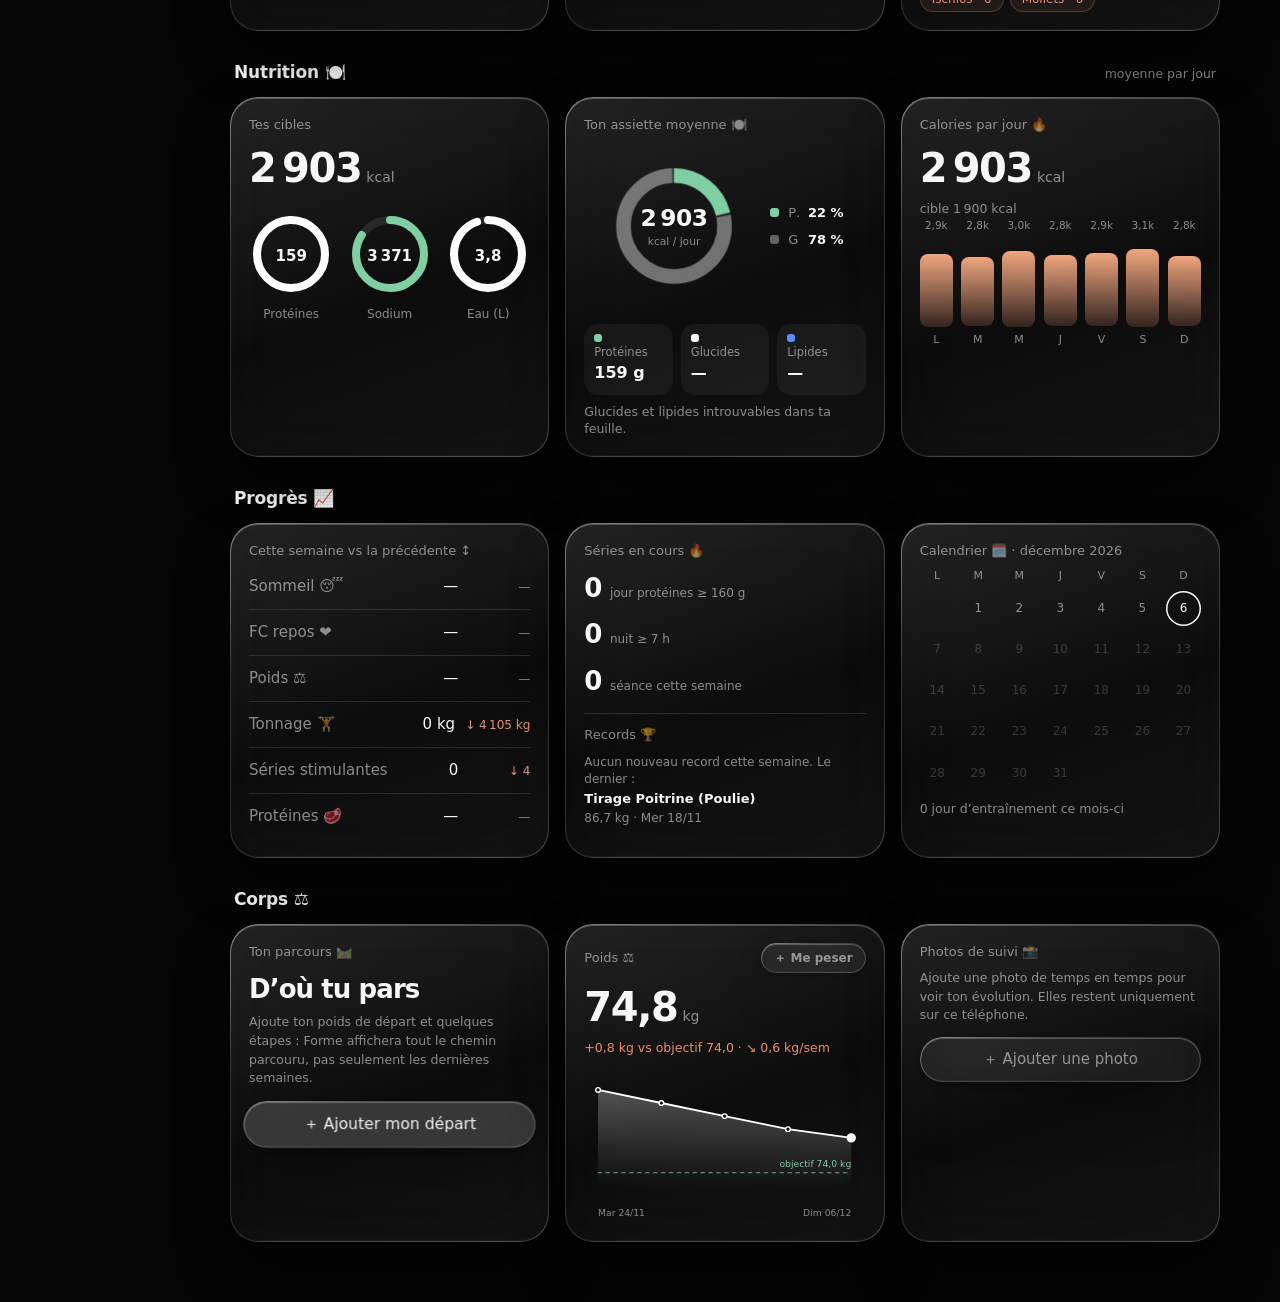
==== commit 47c75883: "Rename index (6).html to index.html" ====
--- a/index.html
+++ b/index.html
@@ -10,633 +10,28 @@
 <meta name="apple-mobile-web-app-status-bar-style" content="black-translucent">
 <link rel="icon" href="icon-192.png">
 <link rel="apple-touch-icon" href="icon-192.png">
-<style>
-:root{--bg:#050506;--t:#F7F7F8;--m:rgba(var(--fgr),.52);--l:rgba(var(--fgr),.12);--a:var(--fg);--b:var(--fg);--fg:#FFFFFF;--fgr:255,255,255;--bgr:5,5,6;--c:#9EA2AA;--ok:#7FCFA3;--ko:#E8906F;--sp:cubic-bezier(.34,1.4,.64,1);--ease:cubic-bezier(.22,1,.36,1);color-scheme:dark}
-*{box-sizing:border-box;-webkit-tap-highlight-color:transparent}
-html{background:var(--bg)}
-body{margin:0;color:var(--t);font:15px/1.4 -apple-system,"SF Pro Text",Roboto,system-ui,sans-serif;font-variant-numeric:tabular-nums;-webkit-font-smoothing:antialiased;overflow-x:hidden}
-button{font:inherit;color:inherit;background:none;border:0;cursor:pointer;padding:0}
-.bg{position:fixed;inset:0;z-index:-1;overflow:hidden}
-.bg i{position:absolute;width:110vmax;height:110vmax;border-radius:50%;opacity:.26;animation:drift 38s ease-in-out infinite alternate;will-change:transform}
-.bg i:nth-child(1){background:radial-gradient(closest-side,#FFFFFF,rgba(255,255,255,0));left:-30vmax;top:-25vmax}
-.bg i:nth-child(2){background:radial-gradient(closest-side,#A4A8B0,rgba(164,168,176,0));right:-35vmax;top:25vh;animation-delay:-12s}
-.bg i:nth-child(3){background:radial-gradient(closest-side,#6A6E76,rgba(106,110,118,0));left:-10vmax;bottom:-35vmax;animation-delay:-24s;opacity:.14}
-@keyframes drift{to{transform:translate(8vmax,6vmax) scale(1.12)}}
-#app{max-width:430px;margin:0 auto;padding:0 0 120px}
-#hd{position:sticky;top:0;z-index:6;padding:calc(env(safe-area-inset-top,0px) + 14px) 20px 10px;display:flex;justify-content:space-between;align-items:flex-end;border-bottom:1px solid transparent;transition:background .5s var(--ease),border-color .5s}
-#hd.sc{background:rgba(var(--bgr),.5);-webkit-backdrop-filter:blur(24px) saturate(160%);backdrop-filter:blur(24px) saturate(160%);border-color:var(--l)}
-h1{margin:0;font-size:var(--fs,34px);white-space:nowrap;overflow:hidden;text-overflow:ellipsis;font-weight:700;letter-spacing:-.035em;transition:font-size .5s var(--ease)}
-#hd.sc h1{font-size:20px}
-.sub{color:var(--m);font-size:13px;margin-top:2px;max-height:20px;transition:opacity .4s,max-height .4s}
-#hd.sc .sub{opacity:0;max-height:0}
-svg{width:20px;height:20px;fill:none;stroke:currentColor;stroke-width:1.6;stroke-linecap:round;stroke-linejoin:round}
-.gb{width:40px;height:40px;border-radius:50%;display:grid;place-items:center;transition:transform .5s var(--sp)}
-.g,.gb{background:linear-gradient(160deg,rgba(var(--fgr),.12),rgba(var(--fgr),.03) 55%,rgba(var(--fgr),.06));border:1px solid var(--l);-webkit-backdrop-filter:blur(28px) saturate(140%);backdrop-filter:blur(28px) saturate(140%);box-shadow:inset 0 1px 0 rgba(var(--fgr),.24),inset 0 -1px 0 rgba(var(--fgr),.04),0 26px 60px -14px rgba(0,0,0,.75),0 2px 8px rgba(0,0,0,.35)}
-.gb:active{transform:scale(.9) rotate(60deg)}
-.g{position:relative;border-radius:28px;padding:18px;transition:transform .5s var(--sp)}
-.g::before,.gb::before{content:"";position:absolute;inset:-1px;border-radius:inherit;padding:1px;pointer-events:none;background:linear-gradient(155deg,rgba(255,255,255,.42),rgba(255,255,255,.06) 32%,rgba(255,255,255,0) 60%,rgba(255,255,255,.14));-webkit-mask:linear-gradient(#000 0 0) content-box,linear-gradient(#000 0 0);-webkit-mask-composite:xor;mask-composite:exclude}
-.gb{position:relative}
-.g.tap{cursor:pointer}.g.tap:active{transform:scale(.965)}
-.view{display:none;padding:0 16px}.view.on{display:block;animation:in .6s var(--ease)}
-@keyframes in{from{opacity:0;transform:translateY(14px) scale(.985)}}
-.grid{display:grid;grid-template-columns:1fr 1fr;gap:12px;margin-top:14px}.full{grid-column:1/-1}
-.lab{color:var(--m);font-size:13px}
-.big{font-size:40px;font-weight:700;letter-spacing:-.035em;margin-top:6px;white-space:nowrap}
-.big small,.val small{font-size:14px;color:var(--m);font-weight:500;margin-left:5px;letter-spacing:0}
-.val{font-size:28px;font-weight:650;letter-spacing:-.025em;margin-top:6px;white-space:nowrap}
-.empty{color:var(--m)}
-.note{color:var(--m);font-size:12.5px;margin-top:4px}
-.car{position:relative;display:flex;gap:12px;overflow-x:auto;scroll-snap-type:x mandatory;margin:-20px -16px -34px;padding:24px 16px 48px;scrollbar-width:none}
-.car::-webkit-scrollbar{display:none}
-.slide{flex:0 0 88%;scroll-snap-align:center;transition:transform .15s linear,opacity .15s linear}
-.dots{position:relative;display:flex;justify-content:center;gap:6px;margin-top:10px}
-.dots i{width:6px;height:6px;border-radius:3px;background:rgba(var(--fgr),.25);transition:width .5s var(--sp),background .4s}
-.dots i.on{width:18px;background:var(--t)}
-.sp{display:flex;gap:5px;align-items:flex-end;height:44px;margin-top:16px}
-.sp i{flex:1;border-radius:5px;background:linear-gradient(180deg,var(--a),rgba(var(--fgr),.1));animation:grow .9s var(--ease) both;transform-origin:bottom}
-@keyframes grow{from{transform:scaleY(0)}}
-.rings{display:flex;justify-content:space-between;margin-top:16px}
-.rg{position:relative;text-align:center;width:30%}
-.rg svg{width:100%;height:auto;max-width:84px;transform:rotate(-90deg);stroke-width:8}
-.rt{stroke:rgba(var(--fgr),.09)}.rf{stroke-linecap:round;animation:ring 1.3s var(--ease) both}
-@keyframes ring{from{stroke-dashoffset:var(--c)}}
-.rg b{position:absolute;top:30%;left:0;right:0;font-size:15px}
-.rg span{display:block;color:var(--m);font-size:12px;margin-top:4px}
-.tr{height:5px;background:rgba(var(--fgr),.1);border-radius:5px;overflow:hidden;margin-top:8px}
-.tr i{display:block;height:100%;border-radius:5px;background:rgba(var(--fgr),.55);transition:width 1s var(--ease)}
-.tr i.w{background:linear-gradient(90deg,#B85F3F,#F0A77F);box-shadow:0 0 14px rgba(232,144,111,.35)}.tr i.g{background:linear-gradient(90deg,#3F9A72,#A3E4C2);box-shadow:0 0 14px rgba(127,207,163,.35)}
-.mrow{margin-top:14px}.mrow>div:first-child{display:flex;justify-content:space-between;font-size:13px}.mrow span:last-child{color:var(--m)}
-.chips{display:flex;flex-wrap:wrap;gap:6px;margin-top:12px}
-.chip{border:1px solid rgba(232,144,111,.28);background:rgba(232,144,111,.09);border-radius:99px;padding:4px 11px;font-size:12px;color:var(--ko)}
-.pills{display:flex;gap:8px;overflow-x:auto;margin:0 -16px 12px;padding:2px 16px;scrollbar-width:none}.pills::-webkit-scrollbar{display:none}
-.pill{flex:0 0 auto;padding:8px 16px;border-radius:99px;border:1px solid var(--l);background:rgba(var(--fgr),.05);color:var(--m);font-weight:500;transition:all .5s var(--sp)}
-.pill.on{background:rgba(var(--fgr),.16);color:var(--t);transform:scale(1.04)}
-.seg{position:relative;display:flex;padding:3px;border-radius:14px;margin-bottom:12px}
-.seg button{position:relative;z-index:1;flex:1;padding:9px;color:var(--m);font-weight:500;transition:color .4s}.seg button.on{color:var(--t)}
-.seg u{position:absolute;top:3px;bottom:3px;left:3px;width:calc(50% - 3px);border-radius:11px;background:rgba(var(--fgr),.15);transition:transform .6s var(--sp)}
-.seg.y u{transform:translateX(100%)}
-h2{font-size:17px;font-weight:600;margin:26px 4px 10px;letter-spacing:-.01em}
-.row{display:flex;justify-content:space-between;gap:12px;padding:12px 0;border-bottom:1px solid var(--l)}.row:last-child{border:0}.row>span:first-child{color:var(--m)}
-.lift{display:flex;justify-content:space-between;align-items:flex-start;gap:10px}.lift>div:last-child{flex:0 0 auto}.lift b{font-weight:600;font-size:16px}
-.rm{text-align:right;white-space:nowrap;font-size:22px;font-weight:650;letter-spacing:-.02em}.rm small{font-size:12px;color:var(--m)}
-.li{margin-bottom:12px;animation:in .6s var(--ease) both}
-nav{position:fixed;left:0;right:0;bottom:0;display:flex;justify-content:center;padding:0 16px calc(env(safe-area-inset-bottom,0px) + 14px);pointer-events:none;z-index:8}
-nav div{pointer-events:auto;position:relative;display:flex;padding:5px;border-radius:99px;background:rgba(30,30,32,.45);-webkit-backdrop-filter:blur(30px) saturate(180%);backdrop-filter:blur(30px) saturate(180%);border:1px solid var(--l);box-shadow:inset 0 1px 0 rgba(var(--fgr),.18),0 16px 40px rgba(0,0,0,.5)}
-nav u{position:absolute;top:5px;bottom:5px;left:0;border-radius:99px;background:rgba(var(--fgr),.14);box-shadow:inset 0 1px 0 rgba(var(--fgr),.2);transition:transform .65s var(--sp),width .65s var(--sp)}
-nav button{position:relative;z-index:1;display:flex;align-items:center;padding:11px 15px;border-radius:99px;color:var(--m);font-size:13.5px;font-weight:500;transition:color .4s}
-nav button span{max-width:0;opacity:0;overflow:hidden;white-space:nowrap;transition:max-width .6s var(--sp),opacity .4s,margin .6s var(--sp)}
-nav button.on span{max-width:100px;opacity:1;margin-left:7px}
-nav button.on{color:var(--t)}nav button svg{width:18px;height:18px}
-#ov{position:fixed;inset:0;background:rgba(0,0,0,.45);-webkit-backdrop-filter:blur(0);backdrop-filter:blur(0);opacity:0;pointer-events:none;transition:opacity .6s var(--ease),backdrop-filter .6s;z-index:10}
-#sh{position:fixed;left:50%;bottom:0;top:6%;width:100%;max-width:430px;transform:translate(-50%,104%);transition:transform .7s var(--ease);overflow-y:auto;z-index:11;padding:10px 20px calc(env(safe-area-inset-bottom,0px) + 32px);border-radius:34px 34px 0 0;background:rgba(24,24,26,.68);-webkit-backdrop-filter:blur(40px) saturate(180%);backdrop-filter:blur(40px) saturate(180%);border:1px solid var(--l);border-bottom:0;box-shadow:inset 0 1px 0 rgba(var(--fgr),.18)}
-body.open #ov{opacity:1;pointer-events:auto;-webkit-backdrop-filter:blur(6px);backdrop-filter:blur(6px)}
-body.open #sh{transform:translate(-50%,46%)}body.open.full #sh{transform:translate(-50%,0)}
-.grab{width:40px;height:5px;border-radius:3px;background:rgba(var(--fgr),.28);margin:0 auto 14px;cursor:pointer;position:relative}
-.grab:after{content:"";position:absolute;inset:-14px -40px}
-.st{color:rgba(var(--fgr),.62);font-size:12.5px;font-weight:600;letter-spacing:.02em;margin:22px 4px 2px}
-.nl{color:var(--m);font-size:12.5px;margin:8px 4px 0;line-height:1.45}
-.sh-h{display:flex;justify-content:space-between;align-items:center;margin-bottom:8px}
-.bars{display:flex;gap:8px;height:130px;margin-bottom:6px}
-.b{flex:1;display:flex;flex-direction:column;gap:6px;align-items:center}.col{flex:1;width:100%;display:flex;align-items:flex-end}
-.col i{width:100%;border-radius:8px;background:linear-gradient(180deg,var(--a),rgba(var(--fgr),.1));transform-origin:bottom;animation:grow .9s var(--ease) both}
-.b.n i{background:rgba(var(--fgr),.07)}.b span{font-size:11px;color:var(--m)}.b em{font-size:10.5px;color:var(--m);font-style:normal;min-height:13px}
-.sr{display:flex;align-items:center;gap:14px;padding:14px 16px;border-radius:22px;margin-bottom:10px}
-.sr b{display:block;font-weight:600;white-space:nowrap;overflow:hidden;text-overflow:ellipsis}
-.ic{flex:0 0 auto;width:42px;height:42px;border-radius:13px;display:grid;place-items:center}
-.srch{width:100%;padding:13px 18px;border-radius:18px;color:var(--t);font:inherit;outline:none}
-.srch::placeholder{color:var(--m)}
-.rc{padding:16px 18px;border-radius:22px;margin-top:10px}.rc .rt{font-weight:600;font-size:16px}
-.kv{display:grid;grid-template-columns:1fr 1fr;gap:10px 16px;margin-top:12px}
-.kv span{display:block;color:var(--m);font-size:11.5px;line-height:1.3}.kv b{font-weight:550;font-size:14.5px;word-break:break-word}
-.tw{padding:0;overflow:auto;border-radius:22px;margin-top:10px}
-.tw table{border-collapse:collapse;font-size:13px;min-width:100%}
-.tw th,.tw td{padding:10px 12px;border-bottom:1px solid var(--l);white-space:nowrap;text-align:left}
-.tw td.lg{white-space:normal;min-width:220px}
-.tw th{color:var(--m);font-weight:500;font-size:12px}
-.tw td:first-child,.tw th:first-child{position:sticky;left:0;background:rgba(20,22,30,.94);z-index:1}
-.tw tr.sec td{position:static;background:none;color:var(--a);font-weight:600;font-size:12.5px;padding-top:18px;white-space:normal}
-.fade{position:fixed;left:0;right:0;pointer-events:none;z-index:5}.ft{top:0;height:70px;background:linear-gradient(var(--bg),rgba(var(--bgr),0))}.fb{bottom:0;height:150px;background:linear-gradient(rgba(var(--bgr),0),rgba(var(--bgr),.92) 80%)}
-@keyframes fl{0%,100%{translate:0 0}50%{translate:0 -4px}}
-.slide,.hero-c,.grid>.g,#v-force>.g:first-child{animation:fl 7s ease-in-out infinite}.grid>.g:nth-child(2n){animation-delay:-2.3s}.grid>.g:nth-child(3n){animation-delay:-4.1s}.slide:nth-child(2){animation-delay:-1.7s}.slide:nth-child(3){animation-delay:-3.4s}
-nav div{animation:fl 9s ease-in-out infinite}
-.big,h1{font-family:-apple-system,"SF Pro Display",Roboto,system-ui,sans-serif}
-.tok{color:var(--ok)!important}.tko{color:var(--ko)!important}
-.bd{display:inline-flex;align-items:center;gap:7px;padding:5px 11px;border-radius:99px;font-size:12px;font-weight:550;white-space:nowrap}
-.bd i{width:6px;height:6px;border-radius:50%;background:currentColor;box-shadow:0 0 8px currentColor}
-.bd.ok{color:var(--ok);background:rgba(127,207,163,.1);border:1px solid rgba(127,207,163,.26)}.bd.ko{color:var(--ko);background:rgba(232,144,111,.1);border:1px solid rgba(232,144,111,.26)}.bd.nt{color:rgba(var(--fgr),.8);background:rgba(var(--fgr),.06);border:1px solid var(--l)}
-.col i.ko{background:linear-gradient(180deg,#F0A77F,rgba(232,144,111,.18))}.col i.ok{background:linear-gradient(180deg,#A3E4C2,rgba(127,207,163,.18))}
-.sp i.ko{background:linear-gradient(180deg,#F0A77F,rgba(232,144,111,.15))}
-.hero{display:flex;gap:18px;align-items:center;margin-top:6px}.hero .hr{position:relative;flex:0 0 118px;height:118px}.hero .hr svg{width:118px;height:118px;transform:rotate(-90deg);stroke-width:9}
-.hero .hr b{position:absolute;inset:0;display:grid;place-items:center;font-size:36px;font-weight:700;letter-spacing:-.03em}
-.al{display:flex;gap:12px;align-items:flex-start;padding:10px 0;border-bottom:1px solid var(--l);font-size:13.5px;line-height:1.4}.al:last-child{border:0;padding-bottom:2px}
-.al i{flex:0 0 8px;height:8px;border-radius:50%;margin-top:6px;box-shadow:0 0 10px currentColor;background:currentColor}
-.ln text.ax{fill:var(--m)}.ln text{stroke:none;font-family:inherit;font-weight:500}.ln{width:100%;height:auto;display:block;margin:4px 0 2px;overflow:visible}.ln .dr{stroke-dasharray:1200;stroke-dashoffset:1200;animation:draw 1.6s var(--ease) forwards}
-@keyframes draw{to{stroke-dashoffset:0}}
-#toast{position:fixed;left:50%;top:calc(env(safe-area-inset-top,0px) + 12px);transform:translate(-50%,-180%);padding:10px 18px;border-radius:99px;z-index:20;font-size:13px;white-space:nowrap;transition:transform .6s var(--sp)}#toast.on{transform:translate(-50%,0)}
-.srch[type=password]:not(:placeholder-shown){letter-spacing:.15em}
-
-/* ---------- Mode clair ---------- */
-body.light{--bg:#EEF0F3;--t:#0D0E11;--m:rgba(13,14,17,.55);--l:rgba(13,14,17,.08);--fg:#16171B;--fgr:22,23,27;--bgr:238,240,243;color-scheme:light}
-html.light{background:#EEF0F3}
-body.light .bg i{opacity:.7}body.light .bg i:nth-child(1){background:radial-gradient(closest-side,#FFFFFF,rgba(255,255,255,0))}body.light .bg i:nth-child(2){background:radial-gradient(closest-side,#C9CED8,rgba(201,206,216,0))}body.light .bg i:nth-child(3){background:radial-gradient(closest-side,#DCE6EF,rgba(220,230,239,0))}
-body.light .g,body.light .gb{background:linear-gradient(160deg,rgba(255,255,255,.92),rgba(255,255,255,.62) 55%,rgba(255,255,255,.78));border-color:rgba(13,14,17,.06);box-shadow:inset 0 1px 0 #fff,0 22px 50px -20px rgba(30,36,52,.28),0 2px 6px rgba(30,36,52,.07)}
-body.light nav div{background:rgba(255,255,255,.72);box-shadow:inset 0 1px 0 #fff,0 16px 40px rgba(30,36,52,.18)}
-body.light #sh{background:rgba(246,247,249,.88)}
-body.light #hd.sc{background:rgba(238,240,243,.7)}
-body.light .col i,body.light .sp i{background:linear-gradient(180deg,#2A2C33,rgba(22,23,27,.12))}
-body.light .col i.ko,body.light .sp i.ko{background:linear-gradient(180deg,#D9744F,rgba(217,116,79,.15))}
-body.light .col i.ok{background:linear-gradient(180deg,#3E9E73,rgba(62,158,115,.15))}
-body.light .tr i.g{background:linear-gradient(90deg,#2F8A62,#69C79A)}body.light .tr i.w{background:linear-gradient(90deg,#B4532F,#E58C67)}
-body.light{--ok:#2F9467;--ko:#D46A43}
-
-/* ---------- Salutation, interrupteur, onglets de la feuille ---------- */
-.hi{font-size:13px;color:var(--m);margin-top:3px}
-.sw{position:relative;width:52px;height:32px;border-radius:99px;background:rgba(var(--fgr),.14);transition:background .4s;flex:0 0 auto}
-.sw i{position:absolute;top:3px;left:3px;width:26px;height:26px;border-radius:50%;background:#fff;box-shadow:0 3px 8px rgba(0,0,0,.25);transition:transform .5s var(--sp)}
-.sw.on{background:var(--ok)}.sw.on i{transform:translateX(20px)}
-.setrow{display:flex;align-items:center;justify-content:space-between;gap:14px;padding:14px 18px;border-radius:20px;margin-bottom:10px}
-#subnav{position:fixed;left:0;right:0;bottom:calc(env(safe-area-inset-bottom,0px) + 84px);z-index:7;display:flex;justify-content:center;padding:0 16px;pointer-events:none;opacity:0;transform:translateY(16px);transition:opacity .45s var(--ease),transform .6s var(--sp)}
-body.tab-data #subnav{opacity:1;transform:none}
-#subnav div{pointer-events:auto;max-width:398px;width:100%;display:flex;gap:6px;overflow-x:auto;padding:6px;border-radius:99px;scrollbar-width:none;-webkit-mask:linear-gradient(90deg,transparent,#000 14px,#000 calc(100% - 14px),transparent)}
-#subnav div::-webkit-scrollbar{display:none}
-#subnav button{flex:0 0 auto;display:flex;align-items:center;gap:6px;padding:8px 14px;border-radius:99px;font-size:13px;font-weight:500;color:var(--m);transition:background .4s,color .4s}
-#subnav button svg{width:15px;height:15px}
-#subnav button.on{background:rgba(var(--fgr),.14);color:var(--t)}
-body.tab-data #app{padding-bottom:180px}
-#sn,#toast,.gb{-webkit-backdrop-filter:blur(24px) saturate(150%);backdrop-filter:blur(24px) saturate(150%)}
-/* transition de thème */
-::view-transition-old(root),::view-transition-new(root){animation:none;mix-blend-mode:normal}
-::view-transition-new(root){z-index:2}
-html.tt *,html.tt *::before{transition:background-color .9s ease,color .9s ease,border-color .9s ease,box-shadow .9s ease,fill .9s ease,stroke .9s ease!important}
-/* emoji */
-.emo{display:inline-block;margin-left:.18em;transform-origin:70% 75%;animation:wave 2.4s ease-in-out .5s 1}
-@keyframes wave{0%,60%,100%{rotate:0deg}10%{rotate:16deg}20%{rotate:-9deg}30%{rotate:14deg}40%{rotate:-5deg}50%{rotate:9deg}}
-/* camemberts */
-.dn{width:136px;height:136px;flex:0 0 136px}.dn .ds{animation:dsin 1s var(--ease) both}
-@keyframes dsin{from{opacity:0;stroke-width:4}}
-.dn .dv{fill:var(--t);font-size:24px;font-weight:700;letter-spacing:-.02em;stroke:none}.dn .dl{fill:var(--m);font-size:11px;stroke:none}
-.dw{display:flex;align-items:center;gap:16px;margin-top:8px}
-.lg{flex:1;min-width:0;display:flex;flex-direction:column;gap:9px}
-.lg div{display:flex;align-items:center;gap:9px;font-size:13px}.lg i{flex:0 0 9px;height:9px;border-radius:3px}
-.lg span{flex:1;min-width:0;white-space:nowrap;overflow:hidden;text-overflow:ellipsis;color:var(--m)}.lg b{font-weight:600}
-.lg.row{flex-direction:row;flex-wrap:wrap;gap:14px;margin:6px 0 4px}
-.col.st{flex-direction:column-reverse;justify-content:flex-start;gap:2px}.col.st i{border-radius:4px;animation:grow .9s var(--ease) both;transform-origin:bottom}
-.av{padding:0;overflow:hidden;font-weight:650;font-size:16px}.av img,.avl img{width:100%;height:100%;object-fit:cover;display:block}
-.avl{position:relative;width:104px;height:104px;border-radius:50%;overflow:visible;background:rgba(var(--fgr),.12);display:inline-grid;place-items:center;font-size:40px;font-weight:700;box-shadow:0 18px 40px -12px rgba(0,0,0,.6),inset 0 1px 0 rgba(var(--fgr),.25)}
-.avl img{border-radius:50%}.avl em{position:absolute;right:-2px;bottom:-2px;width:32px;height:32px;border-radius:50%;background:var(--t);color:var(--bg);font-style:normal;font-size:15px;display:grid;place-items:center;box-shadow:0 4px 12px rgba(0,0,0,.35)}
-.thr{display:flex;gap:8px;margin-top:10px}.thr div{flex:1;position:relative;aspect-ratio:3/4;border-radius:16px;overflow:hidden}.thr img,.pgr img{width:100%;height:100%;object-fit:cover;display:block}
-.thr span,.pgr span{position:absolute;left:0;right:0;bottom:0;padding:16px 8px 6px;font-size:11px;color:#fff;background:linear-gradient(transparent,rgba(0,0,0,.65))}
-.pgr{display:grid;grid-template-columns:1fr 1fr 1fr;gap:8px;margin-top:12px}.pgr div{position:relative;aspect-ratio:3/4;border-radius:16px;overflow:hidden;cursor:pointer}
-.cmpx{position:relative;aspect-ratio:3/4;border-radius:24px;overflow:hidden;background:#000}.cmpx img{position:absolute;inset:0;width:100%;height:100%;object-fit:cover}
-.cmpx .bf{clip-path:inset(0 50% 0 0)}.cmpx i{position:absolute;top:0;bottom:0;left:50%;width:2px;margin-left:-1px;background:#fff;box-shadow:0 0 12px rgba(0,0,0,.5)}
-.cmpx span{position:absolute;max-width:62%;padding:5px 10px;border-radius:99px;font-size:11.5px;color:#fff;background:rgba(0,0,0,.45);-webkit-backdrop-filter:blur(10px);backdrop-filter:blur(10px)}.cmpx .l{left:10px;top:10px}.cmpx .r{right:10px;bottom:10px}
-.rng{width:100%;margin:14px 0 4px;accent-color:var(--t)}
-.row.cmp{align-items:center}.row.cmp>span:last-child{display:flex;gap:10px;align-items:baseline}.dt{font-size:12px;color:var(--m);min-width:62px;text-align:right}
-.stk{display:flex;align-items:baseline;gap:8px;margin-top:10px}.stk b{font-size:26px;font-weight:700;letter-spacing:-.02em}.stk span{font-size:12px;color:var(--m);line-height:1.3}
-.rec{display:flex;flex-direction:column;gap:2px;margin-top:10px;font-size:13px}.rec b{font-weight:600}.rec span{font-size:12px;color:var(--m)}
-.cal{display:grid;grid-template-columns:repeat(7,1fr);gap:6px;margin-top:8px}.cal i{aspect-ratio:1;border-radius:50%;display:grid;place-items:center;font-style:normal;font-size:12px;color:var(--m)}
-.cal.hd i{aspect-ratio:auto;font-size:11px}.cal i.on{background:linear-gradient(145deg,#A3E4C2,#4FAE82);color:#0b1a12;font-weight:650;box-shadow:0 4px 14px rgba(127,207,163,.35)}
-.cal i.td{box-shadow:inset 0 0 0 1.5px var(--t);color:var(--t)}.cal i.fu{opacity:.35}
-.exa{display:block;overflow:visible;stroke-width:initial}.exa line,.exa path,.exa rect,.exa circle{vector-effect:non-scaling-stroke}
-.exa .bd line{stroke:var(--t);stroke-width:2.6;stroke-linecap:round}.exa .b2{opacity:.4}
-.exa .hd{fill:var(--t);stroke:none}.exa .pl{fill:rgba(var(--fgr),.18);stroke:var(--t);stroke-width:1.6}.exa .gp{fill:var(--t)}
-.exa .cb{stroke:var(--m);stroke-width:1;stroke-dasharray:2 2}.exa .eqs{fill:rgba(var(--fgr),.14);stroke:rgba(var(--fgr),.35);stroke-width:1.4;stroke-linecap:round}
-.exa .gr{stroke:rgba(var(--fgr),.18);stroke-width:1.2}
-.exi{flex:0 0 58px;height:58px;border-radius:18px;display:grid;place-items:center;background:rgba(var(--fgr),.07);box-shadow:inset 0 1px 0 rgba(var(--fgr),.12)}
-.lift{align-items:center}.rc{position:relative}.rcx{position:absolute;top:14px;right:14px;flex:none;width:52px;height:52px}
-.exh{display:grid;place-items:center;margin:10px auto 0;width:210px;height:190px;border-radius:36px;background:radial-gradient(circle at 50% 40%,rgba(var(--fgr),.1),rgba(var(--fgr),.02) 70%);box-shadow:inset 0 1px 0 rgba(var(--fgr),.14)}
-.nav-av{display:grid;place-items:center;width:22px;height:22px;border-radius:50%;overflow:hidden;font-style:normal}.nav-av svg{width:18px;height:18px}
-.nav-av.ph{box-shadow:0 0 0 1.5px var(--t)}.nav-av img{width:100%;height:100%;object-fit:cover}
-.moih{display:flex;align-items:center;gap:18px;margin-top:6px}.moih .avl{flex:0 0 96px;width:96px;height:96px}
-.b3w{padding-bottom:14px;background:radial-gradient(120% 70% at 50% 45%,rgba(var(--fgr),.08),transparent 70%),linear-gradient(160deg,rgba(var(--fgr),.12),rgba(var(--fgr),.03) 55%,rgba(var(--fgr),.06))}
-.b3c{display:block;width:100%;height:330px;touch-action:pan-y;cursor:grab}
-.msg{display:grid;grid-template-columns:1fr 1fr 1fr;gap:14px 10px}.msg span{display:block;font-size:11.5px;color:var(--m)}.msg b{font-size:18px;font-weight:650;white-space:nowrap}.msg b small{font-size:11px;color:var(--m);font-weight:500}.msg em{display:block;font-style:normal;font-size:11px}
-.mfg{display:grid;grid-template-columns:1fr 1fr;gap:10px;margin-top:12px}.mfg label span{display:block;font-size:12px;color:var(--m);margin:0 4px 5px}
-.tmb{font-size:56px;font-weight:700;letter-spacing:-.04em;text-align:center;margin:8px 0 6px;font-variant-numeric:tabular-nums}.tmb small{font-size:26px;color:var(--m);font-weight:600}
-.tmr{display:flex;gap:10px;justify-content:center}.tmr .pill{padding:12px 18px;text-decoration:none;text-align:center}.tmgo{min-width:120px;font-weight:600}.tmgo.ko{color:var(--ko)}
-.tmring{position:relative;width:180px;height:180px;margin:6px auto 4px}.tmring svg{width:180px;height:180px}.tmring b{position:absolute;inset:0;display:grid;place-items:center;font-size:44px;font-weight:700;letter-spacing:-.03em}
-.spf{width:100%;border-radius:14px;display:block;margin-top:8px;border:0}
-.dv{display:flex;gap:14px;align-items:flex-start;padding:14px 0;border-bottom:1px solid var(--l)}.dv:last-child{border:0}.dvi{background:rgba(var(--fgr),.08);flex:0 0 auto}
-.hrl{display:flex;align-items:baseline;gap:8px;margin:6px 0 2px}.hrl b{font-size:34px;font-weight:700;letter-spacing:-.03em}.hrl small{color:var(--m)}
-.hb{color:var(--ko);font-size:20px;animation:hb 1s ease-in-out infinite}@keyframes hb{0%,100%{transform:scale(1)}20%{transform:scale(1.25)}40%{transform:scale(1)}}
-/* accueil */
-#ob{position:fixed;inset:0;z-index:40;display:none;flex-direction:column;padding:calc(env(safe-area-inset-top,0px) + 14px) 20px calc(env(safe-area-inset-bottom,0px) + 18px);background:radial-gradient(120% 60% at 50% 0%,rgba(var(--fgr),.1),transparent 60%),rgba(var(--bgr),.97);-webkit-backdrop-filter:blur(30px) saturate(150%);backdrop-filter:blur(30px) saturate(150%)}
-#ob.on{display:flex;animation:obin .8s var(--ease)}#ob.out{display:flex;animation:obout .6s var(--ease) forwards}
-@keyframes obin{from{opacity:0;transform:scale(1.04)}}@keyframes obout{to{opacity:0;transform:scale(.97)}}
-#ob>*{width:100%;max-width:430px;margin-left:auto;margin-right:auto}
-.obtop{display:flex;align-items:center;gap:14px}.obtop>span{width:40px}.obpr{flex:1;height:4px;border-radius:4px;background:rgba(var(--fgr),.12);overflow:hidden}.obpr i{display:block;height:100%;background:var(--t);border-radius:4px;transition:width .7s var(--sp)}
-.obs{flex:1;overflow-y:auto;padding:26px 2px 10px}@keyframes obsl{from{opacity:0;transform:translateX(28px)}}
-.obt{font-size:32px;font-weight:700;letter-spacing:-.03em;margin:4px 2px 8px;line-height:1.12}.obp{color:var(--m);margin:0 2px 22px;line-height:1.5}
-.obhero{text-align:center;padding-top:6vh}.obhero .obp{max-width:320px;margin:0 auto}.oblogo{width:150px;height:150px;margin:0 auto 26px;border-radius:44px;display:grid;place-items:center;background:linear-gradient(160deg,rgba(var(--fgr),.14),rgba(var(--fgr),.03));box-shadow:inset 0 1px 0 rgba(var(--fgr),.25),0 30px 60px -20px rgba(0,0,0,.6)}
-.oblogo svg{width:104px;height:104px}.oblr{animation:oblr 1.6s var(--ease) both}@keyframes oblr{from{stroke-dashoffset:276}}
-.obg1,.obg2,.obg3{display:grid;gap:10px}.obg2{grid-template-columns:1fr 1fr}.obg3{grid-template-columns:1fr 1fr 1fr;margin-top:14px}
-.obc{padding:16px 14px;border-radius:20px;text-align:left;font-weight:600;font-size:15px;transition:transform .5s var(--sp),box-shadow .4s}.obc small{display:block;font-weight:400;font-size:12.5px;color:var(--m);margin-top:3px;line-height:1.35}
-.obc.on{box-shadow:inset 0 0 0 1.5px var(--t),0 10px 30px -10px rgba(0,0,0,.5);transform:scale(1.02)}.obc:active{transform:scale(.97)}
-.obf span{display:block;font-size:12px;color:var(--m);margin:0 4px 6px}.obi{display:flex;align-items:center;border-radius:16px;padding:0 14px}.obi input{flex:1;min-width:0;width:100%;background:none;border:0;outline:none;color:var(--t);font:inherit;font-size:19px;font-weight:600;padding:13px 0}
-.obi em{font-style:normal;color:var(--m);font-size:12px;white-space:nowrap}.obi.big input{font-size:26px;padding:16px 4px}
-.obst{display:flex;align-items:center;justify-content:space-between;border-radius:20px;padding:8px}.obst button{width:52px;height:52px;border-radius:16px;font-size:24px;background:rgba(var(--fgr),.08)}.obst b{font-size:34px;font-weight:700}
-.obtg .obi input{font-size:17px}.obbot{padding-top:10px}.obbot .note{min-height:18px;text-align:center;margin-bottom:8px}
-.obgo{width:100%;padding:17px;border-radius:99px;background:var(--t);color:var(--bg);font-weight:650;font-size:16px;box-shadow:0 18px 40px -14px rgba(0,0,0,.6);transition:transform .4s var(--sp)}.obgo:active{transform:scale(.97)}
-body.obo nav,body.obo #hd{filter:blur(6px);opacity:.4}
-/* conseil */
-.tipc{display:flex;gap:14px;align-items:flex-start}.tipe{flex:0 0 44px;height:44px;border-radius:14px;display:grid;place-items:center;font-size:22px;background:rgba(var(--fgr),.08)}.tipt{margin-top:4px;line-height:1.5;font-size:14px}
-/* niveaux */
-.lvr{display:flex;align-items:center;justify-content:space-between;gap:10px;margin-top:12px;flex-wrap:wrap}
-.lvc{display:inline-flex;align-items:center;gap:8px;padding:5px 11px 5px 8px;border-radius:99px;font-size:12.5px;font-weight:600;color:var(--lc);background:rgba(var(--fgr),.07);box-shadow:inset 0 0 0 1px rgba(var(--fgr),.1)}
-.lvc i{display:flex;gap:2px;align-items:flex-end}.lvc i b{width:3px;border-radius:2px;background:rgba(var(--fgr),.2)}.lvc i b:nth-child(1){height:5px}.lvc i b:nth-child(2){height:7px}.lvc i b:nth-child(3){height:9px}.lvc i b:nth-child(4){height:11px}.lvc i b:nth-child(5){height:13px}.lvc i b.on{background:var(--lc)}
-/* trophées */
-.mdl{display:block;flex:0 0 auto;filter:drop-shadow(0 4px 10px rgba(0,0,0,.35))}.mdl.lk{filter:grayscale(1) brightness(.55) contrast(.9);opacity:.55}
-.trh{display:flex;gap:16px;align-items:center}.trlv{position:relative;width:64px;height:64px;flex:0 0 64px}.trlv svg{width:64px;height:64px}.trlv b{position:absolute;inset:0;display:grid;place-items:center;font-size:22px;font-weight:700}
-.trct{display:flex;gap:12px;margin-top:6px}.trct span{display:flex;align-items:center;gap:4px;font-weight:600;font-size:14px}
-.trrec{display:flex;gap:8px;margin-top:14px}.trrec div{flex:1;display:flex;flex-direction:column;align-items:center;gap:6px;text-align:center;font-size:11.5px;padding:12px 6px;border-radius:16px;background:rgba(var(--fgr),.05)}
-.trnx{margin-top:12px;padding:14px 16px;border-radius:20px}
-.trfh{display:flex;justify-content:space-between;align-items:baseline;margin:20px 4px 8px}.trfh b{font-size:16px}
-.trr{display:flex;gap:14px;align-items:flex-start;padding:14px 0;border-bottom:1px solid var(--l)}.trr:last-child{border:0}.trr:not(.got) b{color:var(--m)}
-.trn{display:flex;align-items:center;gap:8px;flex-wrap:wrap}.trn small{font-size:10.5px;font-weight:600;padding:2px 7px;border-radius:99px;background:rgba(var(--fgr),.08)}
-.ttb{color:#D99A6C}.tta{color:#AEB6C4}.tto{color:#E0B142}.ttp{color:#9DB6EE}
-#trb{background:rgba(var(--bgr),.86)!important;position:fixed;left:50%;top:calc(env(safe-area-inset-top,0px) + 10px);z-index:50;width:min(398px,calc(100% - 24px));display:flex;gap:12px;align-items:center;padding:12px 16px;border-radius:24px;transform:translate(-50%,-160%);transition:transform .7s var(--sp);cursor:pointer}
-#trb.on{transform:translate(-50%,0)}#trb b{display:block;font-size:15px}#trb em{margin-left:auto;font-style:normal;font-weight:700;color:#E0B142;font-size:13px}.trbk{font-size:11.5px;color:var(--m)}
-/* 3D */
-.b3in{position:relative}.b3w8{position:absolute;inset:0;display:grid;place-items:center;color:var(--m);font-size:13px;opacity:0;pointer-events:none;transition:opacity .4s}.b3w8.on{opacity:1}
-.b3fl{position:absolute;left:18%;right:18%;bottom:6px;height:26px;border-radius:50%;background:radial-gradient(closest-side,rgba(var(--fgr),.22),rgba(var(--fgr),0));pointer-events:none}
-/* accueil animé */
-.obs{flex:1;overflow-y:auto;padding:26px 2px 10px}
-.obs.inR{animation:obinR .55s var(--ease) both}.obs.inL{animation:obinL .55s var(--ease) both}.obs.lvL{animation:oblvL .23s ease-in forwards}.obs.lvR{animation:oblvR .23s ease-in forwards}
-@keyframes obinR{from{opacity:0;transform:translateX(40px)}}@keyframes obinL{from{opacity:0;transform:translateX(-40px)}}
-@keyframes oblvL{to{opacity:0;transform:translateX(-40px)}}@keyframes oblvR{to{opacity:0;transform:translateX(40px)}}
-.obc{position:relative;transition:transform .5s var(--sp),box-shadow .45s var(--ease),background .45s var(--ease)}
-.obc.on{background:linear-gradient(160deg,rgba(var(--fgr),.2),rgba(var(--fgr),.06))}
-.pop{animation:pop .5s var(--sp)}@keyframes pop{35%{transform:scale(1.06)}}
-.thumb{position:fixed;z-index:60;width:40px;height:40px;border-radius:50%;display:grid;place-items:center;font-size:20px;pointer-events:none;background:rgba(var(--fgr),.16);-webkit-backdrop-filter:blur(14px);backdrop-filter:blur(14px);box-shadow:inset 0 1px 0 rgba(var(--fgr),.3),0 10px 24px -8px rgba(0,0,0,.55);animation:thumb 1s var(--ease) forwards}
-@keyframes thumb{0%{opacity:0;transform:scale(.3) rotate(-20deg)}28%{opacity:1;transform:scale(1.18) rotate(6deg)}45%{transform:scale(1) rotate(0)}72%{opacity:1;transform:translateY(-4px)}100%{opacity:0;transform:translateY(-24px) scale(.9)}}
-.obst b{display:inline-block}.shk{animation:shk .4s ease}@keyframes shk{20%,60%{transform:translateX(-6px)}40%,80%{transform:translateX(6px)}}
-/* niveau joueur */
-.lvh{text-align:center;padding:22px 18px 18px}
-.lvring{position:relative;margin:0 auto}.lvring svg{display:block;transform:rotate(-90deg);overflow:visible}
-.lvarc{animation:lvarc 1.8s var(--ease) both;filter:drop-shadow(0 0 10px rgba(233,188,76,.45))}@keyframes lvarc{from{stroke-dashoffset:var(--c)}}
-.lvdisc{position:absolute;inset:26px;border-radius:50%;display:flex;flex-direction:column;align-items:center;justify-content:center;gap:2px;
-  background:radial-gradient(circle at 34% 24%,rgba(var(--fgr),.26),rgba(var(--fgr),.05) 58%,rgba(var(--fgr),.08));-webkit-backdrop-filter:blur(12px);backdrop-filter:blur(12px);
-  box-shadow:inset 0 1.5px 0 rgba(var(--fgr),.38),inset 0 -14px 30px rgba(0,0,0,.22),0 22px 44px -16px rgba(0,0,0,.65)}
-.lvdisc small{font-size:12px;color:var(--m)}.lvdisc b{font-size:62px;font-weight:800;line-height:1;letter-spacing:-.05em;background:linear-gradient(180deg,var(--t) 30%,rgba(var(--fgr),.5));-webkit-background-clip:text;background-clip:text;color:transparent}
-.lvdisc em{font-style:normal;font-size:14px;font-weight:700}
-.xpl{display:flex;justify-content:space-between;font-size:12.5px;color:var(--m);margin:16px 2px 0}.xpl b{color:var(--t);font-size:15px}
-.xpb{position:relative;height:14px;border-radius:99px;background:rgba(var(--fgr),.08);box-shadow:inset 0 1px 3px rgba(0,0,0,.35),inset 0 0 0 1px rgba(var(--fgr),.06);overflow:hidden;margin:7px 0 8px}
-.xpb i{position:absolute;left:0;top:0;bottom:0;border-radius:99px;background:var(--xc,linear-gradient(90deg,#B98A2A,#F3D27A));box-shadow:0 0 14px rgba(233,188,76,.45);animation:xpf 1.5s var(--ease) both;overflow:hidden}
-.xpb i::after{content:"";position:absolute;inset:0;background:linear-gradient(100deg,transparent 35%,rgba(255,255,255,.55) 50%,transparent 65%);background-size:250% 100%;animation:shim 2.6s linear infinite}
-.xpb s{position:absolute;top:3px;bottom:3px;width:1px;background:rgba(var(--fgr),.18)}
-@keyframes xpf{from{width:0}}@keyframes shim{from{background-position:150% 0}to{background-position:-150% 0}}
-.xps{display:flex;gap:8px;justify-content:center;flex-wrap:wrap;margin-top:12px}.xps span{padding:6px 11px;border-radius:99px;background:rgba(var(--fgr),.07);font-size:12px;color:var(--m)}.xps b{color:var(--t)}
-/* niveau d'un exercice */
-.lvex{margin-top:14px}.lvexh{display:flex;align-items:center;gap:16px}.lvexh .lvring{margin:0;flex:0 0 auto}
-.ladw{display:flex;flex-direction:column;gap:6px;margin-top:16px}
-.lad{display:flex;align-items:center;gap:12px;padding:10px 12px;border-radius:14px;background:rgba(var(--fgr),.04)}.lad i{width:24px;height:24px;border-radius:50%;display:grid;place-items:center;font-style:normal;font-size:11px;background:rgba(var(--fgr),.08)}
-.lad b{flex:1;font-weight:600}.lad span{color:var(--m);font-size:13px}
-.lad.ok i{background:var(--lc);color:#0b0b0c}.lad.cur{background:rgba(var(--fgr),.1);box-shadow:inset 0 0 0 1.5px var(--lc)}.lad.cur b{color:var(--lc)}.lad.cur i{color:var(--lc)}.lad.lk{opacity:.55}
-/* passage de niveau */
-#lvup{position:fixed;inset:0;z-index:70;display:none;align-items:center;justify-content:center;padding:24px;background:rgba(var(--bgr),.78);-webkit-backdrop-filter:blur(24px);backdrop-filter:blur(24px)}
-#lvup.on{display:flex;animation:obin .7s var(--ease)}.lvupb{width:100%;max-width:360px;text-align:center;position:relative}
-.lvupb .lvring{animation:lvpop 1s var(--sp) both}@keyframes lvpop{from{transform:scale(.4);opacity:0}}
-.lvsp{position:absolute;left:50%;top:100px;width:0;height:0}.lvsp i{position:absolute;width:8px;height:8px;border-radius:50%;background:#E9BC4C;opacity:0;animation:spark 1.2s var(--ease) both}
-.lvsp i:nth-child(3n){background:#7FCFA3}.lvsp i:nth-child(3n+1){background:var(--t)}
-@keyframes spark{0%{opacity:0;transform:translate(0,0) scale(.4)}30%{opacity:1}100%{opacity:0;transform:translate(var(--x),var(--y)) scale(1)}}
-.sth{display:flex;justify-content:space-between;align-items:baseline;margin:22px 4px 0}.sth h2{margin:0}.sth+.car{margin-top:-14px}
-#v-week>.sth:first-of-type,#dmb+.sth{margin-top:8px}
-.car .slide{display:flex;flex-direction:column}.car .slide .hero{flex:1}
-.duo{display:grid;grid-template-columns:1fr 1fr;gap:12px;margin-top:10px}.duo div{padding:14px;border-radius:18px;background:rgba(var(--fgr),.05)}.duo span{display:block;font-size:12px;color:var(--m)}.duo b{display:block;font-size:26px;font-weight:650;margin:4px 0}.duo b.empty{color:var(--m)}.duo em{font-style:normal;font-size:11.5px;color:var(--m)}
-.macg{display:grid;grid-template-columns:1fr 1fr 1fr;gap:8px;margin-top:14px}.macg div{padding:10px;border-radius:14px;background:rgba(var(--fgr),.05);display:flex;flex-direction:column;gap:2px}.macg i{width:8px;height:8px;border-radius:3px}.macg span{font-size:11.5px;color:var(--m)}.macg b{font-size:16px}
-.insb+.insb{margin-top:14px;padding-top:12px;border-top:1px solid var(--l)}
-@media(prefers-reduced-motion:reduce){.exa animate{display:none}}
-@media(prefers-reduced-motion:reduce){*{animation:none!important;transition-duration:.01s!important}}
-/* ===================== Tablette et ordinateur (automatique selon la largeur) ===================== */
-/* saisie de séance */
-.newses{width:100%;display:flex;align-items:center;gap:14px;padding:16px 18px;margin-top:6px;text-align:left;border-radius:24px}
-.newses .ic{width:46px;height:46px;border-radius:15px;background:var(--t);color:var(--bg);font-size:26px;font-weight:300;display:grid;place-items:center;flex:0 0 auto}
-.newses b{display:block;font-size:16px}
-.sef{display:grid;grid-template-columns:1fr 1.4fr;gap:10px}.sef span{display:block;font-size:12px;color:var(--m);margin:0 4px 6px}.sef input{margin:0}
-.seempty{text-align:center;margin-top:14px;padding:26px 18px}.seempty b{display:block;margin:6px 0 4px}
-.seadd{width:100%;margin-top:12px;padding:14px;font-weight:600}
-.sex{margin-top:12px;padding:14px 14px 16px}.sexh{display:flex;gap:12px;align-items:center}.sexh .exi{flex:0 0 52px;height:52px}.sexh b{font-size:15.5px}
-.sexx{width:32px;height:32px;border-radius:50%;color:var(--m);background:rgba(var(--fgr),.06);flex:0 0 auto}
-.selast{display:flex;align-items:center;gap:8px;flex-wrap:wrap;margin:12px 0 10px;padding:9px 12px;border-radius:14px;background:rgba(var(--fgr),.05);font-size:12.5px}
-.selast span{color:var(--m)}.selast b{font-weight:600}.selast button{margin-left:auto;padding:5px 11px;border-radius:99px;background:rgba(var(--fgr),.12);font-size:12px;font-weight:600}
-.sehd,.serow{display:grid;grid-template-columns:22px 1.15fr .9fr .8fr .9fr 26px;gap:6px;align-items:center}
-.sehd{font-size:11px;color:var(--m);margin:4px 0 2px;text-align:center}.sehd span:first-child{text-align:left}
-.serow{margin-top:6px}.serow b{font-size:13px;color:var(--m);text-align:center}
-.serow input{width:100%;min-width:0;padding:10px 4px;border-radius:12px;border:1px solid var(--l);background:rgba(var(--fgr),.06);color:var(--t);font:inherit;font-size:15px;font-weight:600;text-align:center;outline:none;transition:border-color .3s,background .3s}
-.serow input:focus{border-color:rgba(var(--fgr),.45);background:rgba(var(--fgr),.1)}
-.serow button{color:var(--m);font-size:13px;height:32px}
-.serow.sec{grid-template-columns:auto 1fr auto;margin-top:8px}.serow.sec span,.serow.sec em{font-size:13px;color:var(--m);font-style:normal}
-.sepr{margin:4px 0 0 28px;font-size:12px;color:#E9BC4C;animation:obin .5s var(--ease)}
-.sefat{display:grid;grid-template-columns:repeat(5,1fr);gap:6px}.sefat button{padding:10px 2px;border-radius:16px;display:flex;flex-direction:column;align-items:center;gap:3px;transition:transform .45s var(--sp),box-shadow .3s}
-.sefat span{font-size:22px}.sefat small{font-size:10.5px;color:var(--m)}.sefat button.on{box-shadow:inset 0 0 0 1.5px var(--t);transform:scale(1.05)}
-.sesum{display:flex;justify-content:space-around;margin:18px 0 4px;font-size:12.5px;color:var(--m)}.sesum b{display:block;text-align:center;font-size:20px;color:var(--t)}
-textarea.srch{resize:none;font:inherit}
-.pkr{display:flex;align-items:center;gap:12px;padding:10px 0;border-bottom:1px solid var(--l);cursor:pointer}.pkr:last-child{border:0}.pkr .exi{flex:0 0 46px;height:46px;border-radius:14px}
-.pkr b{font-size:14.5px;font-weight:600}.pkf{width:36px;height:36px;font-size:19px;color:var(--m)}.pkf.on{color:#E9BC4C}
-#rec{position:fixed;inset:0;z-index:70;display:none;align-items:center;justify-content:center;padding:24px;background:rgba(var(--bgr),.8);-webkit-backdrop-filter:blur(24px);backdrop-filter:blur(24px);overflow-y:auto}
-#rec.on{display:flex;animation:obin .7s var(--ease)}.recm{display:flex;justify-content:center;animation:lvpop 1s var(--sp) both}
-/* variantes */
-.mvg{display:grid;grid-template-columns:repeat(auto-fill,minmax(150px,1fr));gap:10px}
-.mvt{display:flex;flex-direction:column;align-items:flex-start;gap:4px;padding:12px;border-radius:20px;text-align:left;transition:transform .45s var(--sp)}.mvt:active{transform:scale(.96)}
-.mvt .exi{width:52px;height:52px;flex:none;margin-bottom:6px}.mvt b{font-size:14px;font-weight:600;line-height:1.25}.mvt span{font-size:11.5px;color:var(--m)}
-.vrh{width:200px;height:180px;margin-top:4px}.vrn{text-align:center;font-size:22px;font-weight:700;letter-spacing:-.02em;margin:14px 8px 8px;animation:obin .4s var(--ease)}
-.vrq{text-align:center}.vrc{display:flex;flex-wrap:wrap;gap:8px}.vrc .obc{flex:1 1 auto;min-width:30%;padding:12px 14px;text-align:center}.vrc .obc small{font-size:10.5px}
-.mtabs{display:flex;gap:8px;overflow-x:auto;scrollbar-width:none;margin:26px -16px 0;padding:0 16px 2px}.mtabs::-webkit-scrollbar{display:none}.mtabs .pill{font-size:13px;padding:8px 14px;white-space:nowrap}
-.mcar{margin-top:-10px}.mcar .slide{flex-basis:90%;align-self:stretch}.mch{font-size:15px;font-weight:600;margin:0 2px 12px}
-.mcar .b3c{height:300px}
-.mcar #tmc,.mcar #muc{flex:1;display:flex;flex-direction:column;justify-content:center}
-@media (min-width:760px){.mtabs{display:none}.mcar{margin-top:18px}}
-/* musique */
-.spc{position:relative;display:flex;flex-direction:column;align-items:center;text-align:center;padding:6px 0 4px;isolation:isolate}
-.spbg{position:absolute;inset:-30px -20px 20px;z-index:-1;background-size:cover;background-position:center;filter:blur(38px) saturate(150%);opacity:.45;border-radius:40px}
-.spart{display:block;width:min(200px,58%);aspect-ratio:1;border-radius:20px;overflow:hidden;box-shadow:0 24px 50px -16px rgba(0,0,0,.7),inset 0 0 0 1px rgba(var(--fgr),.12);transition:transform .5s var(--sp)}.spart:active{transform:scale(.96)}
-.spimg{width:100%;height:100%;object-fit:cover;display:block}
-.spph{display:grid;place-items:center;width:100%;height:100%;background:linear-gradient(145deg,rgba(var(--fgr),.2),rgba(var(--fgr),.05));color:var(--t);font-size:20px}.spph svg{width:42%;height:42%;stroke-width:1.4}
-.spt{margin:14px 6px 12px;min-width:0;max-width:100%}.spt b{display:block;font-size:19px;font-weight:700;letter-spacing:-.02em;white-space:nowrap;overflow:hidden;text-overflow:ellipsis}.spt span{font-size:12.5px;color:var(--m)}
-.sppl{display:inline-flex;align-items:center;gap:8px;padding:12px 22px;border-radius:99px;background:#1DB954;color:#06130A;font-weight:700;font-size:14.5px;text-decoration:none;box-shadow:0 12px 28px -10px rgba(29,185,84,.7);transition:transform .45s var(--sp)}.sppl:active{transform:scale(.95)}
-.sppl svg{width:18px;height:18px;fill:currentColor;stroke:none}
-.spl{margin-top:16px;border-top:1px solid var(--l)}
-.spr{display:flex;align-items:center;gap:12px;padding:9px 2px;border-bottom:1px solid var(--l);cursor:pointer}.spr:last-child{border:0}
-.spth{flex:0 0 40px;width:40px;height:40px;border-radius:9px;object-fit:cover;overflow:hidden}.spr b{flex:1;min-width:0;font-size:14px;font-weight:600;white-space:nowrap;overflow:hidden;text-overflow:ellipsis}
-.spr button{width:30px;height:30px;border-radius:50%;color:var(--m);font-size:12px;flex:none}.spr.on b{color:#1DB954}.spnew b{color:var(--m);font-weight:500}
-.spon{display:flex;align-items:flex-end;gap:2px;height:14px;flex:none}.spon i{width:3px;border-radius:2px;background:#1DB954;animation:spon 1s ease-in-out infinite}.spon i:nth-child(2){animation-delay:-.35s}.spon i:nth-child(3){animation-delay:-.7s}
-@keyframes spon{0%,100%{height:4px}50%{height:14px}}
-.spprev{display:block;margin:10px auto 0;font-size:12.5px;color:var(--m);padding:6px 10px}
-#spadd{margin-top:10px}
-/* appareils */
-.hdr{display:flex;justify-content:space-between;align-items:center}.hdt{margin-top:12px;min-width:0}
-#hd{display:block}
-#hd.sc .hdt{position:absolute;left:calc(var(--hp,20px) + 58px);right:calc(var(--hp,20px) + 112px);top:calc(env(safe-area-inset-top,0px) + 14px);height:44px;margin:0;display:flex;flex-direction:column;justify-content:center}
-#hd.sc .hdt .sub{display:none}#hd.sc .hdt h1{max-width:100%}
-#hd.sc h1{font-size:19px}
-.dvb svg{width:21px;height:21px}
-.dwslot{margin-top:6px}
-.dw{width:100%;display:flex;gap:4px;justify-content:space-around;padding:14px 10px 12px;border-radius:26px}
-.dwc{display:flex;flex-direction:column;align-items:center;min-width:0;flex:1;max-width:96px}
-.dwc b{font-size:13.5px;font-weight:650;margin-top:7px;font-variant-numeric:tabular-nums}.dwc span{font-size:11px;color:var(--m);max-width:100%;white-space:nowrap;overflow:hidden;text-overflow:ellipsis}
-.dwr{position:relative;display:grid;place-items:center;flex:none}.dwr>svg:first-child{position:absolute;inset:0}
-.dwa{animation:dwa 1.3s var(--ease) both}@keyframes dwa{from{stroke-dashoffset:var(--c)}}
-.dwi{color:var(--t);stroke-width:1.5}
-.dwz{position:absolute;right:-2px;bottom:-2px;font-style:normal;font-size:13px}
-.dwl{position:absolute;right:3px;top:3px;width:8px;height:8px;border-radius:50%;background:var(--ok);box-shadow:0 0 0 2px var(--bg)}
-.dvg{display:grid;gap:12px}
-.dvk{padding:16px;border-radius:24px}.dvkh{display:flex;align-items:center;gap:16px}.dvkh b{display:block;font-size:17px;font-weight:600;white-space:nowrap;overflow:hidden;text-overflow:ellipsis}
-.dvp{font-size:26px;font-weight:700;letter-spacing:-.02em;margin:2px 0}
-.dvbt{display:flex;flex-wrap:wrap;gap:8px;margin-top:14px}.dvbt .pill{padding:9px 14px;font-size:13px}
-.dvty{display:grid;grid-template-columns:repeat(4,1fr);gap:8px}.dvty button{display:flex;flex-direction:column;align-items:center;gap:4px;padding:10px 2px;border-radius:16px;font-size:10.5px;color:var(--m);transition:transform .4s var(--sp)}
-.dvty button.on{box-shadow:inset 0 0 0 1.5px var(--t);color:var(--t)}.dvty svg{width:22px;height:22px;color:var(--t)}
-.dvrange{width:100%;accent-color:var(--t)}
-@media (min-width:760px){#hd{--hp:4px}.dw{justify-content:flex-start;gap:28px;padding:16px 22px}.dwc{flex:0 0 auto}.dvg{grid-template-columns:repeat(auto-fill,minmax(320px,1fr))}}
-/* économie : animations de fond en pause après quelques secondes */
-body.calm .slide,body.calm .hero-c,body.calm .grid>.g,body.calm #v-force>.g:first-child,body.calm nav div,body.calm .bg i,body.calm .xpb i::after{animation-play-state:paused}
-.xpb i::after{animation-iteration-count:3}
-.spon i{height:14px;transform-origin:bottom;animation-name:spon2}@keyframes spon2{0%,100%{transform:scaleY(.3)}50%{transform:scaleY(1)}}
-/* apparence : modes d'affichage et couleurs du fond */
-body.fx-glass *,body.fx-sobre *{-webkit-backdrop-filter:none!important;backdrop-filter:none!important}
-body.fx-glass nav div,body.fx-sobre nav div{background:rgba(22,22,25,.9)}body.light.fx-glass nav div,body.light.fx-sobre nav div{background:rgba(255,255,255,.94)}
-body.fx-glass #sh,body.fx-sobre #sh{background:rgba(20,20,23,.97)}body.light.fx-glass #sh,body.light.fx-sobre #sh{background:rgba(246,247,249,.98)}
-body.fx-glass #hd.sc,body.fx-sobre #hd.sc{background:rgba(var(--bgr),.9)}body.light.fx-glass #hd.sc,body.light.fx-sobre #hd.sc{background:rgba(238,240,243,.94)}
-body.fx-glass .petb,body.fx-glass .prb,body.fx-sobre .petb,body.fx-sobre .prb{background:rgba(var(--bgr),.94)}body.fx-glass .prb,body.fx-sobre .prb{background:rgba(40,40,44,.95)}body.light.fx-glass .prb,body.light.fx-sobre .prb{background:rgba(255,255,255,.96)}
-body.fx-glass #toast,body.fx-sobre #toast{background:rgba(36,36,40,.96)}body.light.fx-glass #toast,body.light.fx-sobre #toast{background:rgba(255,255,255,.97)}
-body.fx-glass #ov,body.fx-sobre #ov{background:rgba(0,0,0,.6)}
-body.fx-glass .g,body.fx-glass .gb{background:linear-gradient(160deg,rgba(var(--fgr),.11),rgba(var(--fgr),.025) 50%,rgba(var(--fgr),.06));border-color:rgba(var(--fgr),.15)}
-body.light.fx-glass .g,body.light.fx-glass .gb{background:linear-gradient(160deg,rgba(255,255,255,.8),rgba(255,255,255,.5) 55%,rgba(255,255,255,.66))}
-body.fx-sobre{--sf:#151619}body.light.fx-sobre{--sf:#FFFFFF}
-body.fx-sobre .g:not(.on),body.fx-sobre .gb{background:var(--sf);box-shadow:0 1px 2px rgba(0,0,0,.25)}body.light.fx-sobre .g:not(.on),body.light.fx-sobre .gb{box-shadow:0 1px 3px rgba(30,36,52,.08)}
-body.fx-sobre .b3w{background:var(--sf)}
-body.fx-sobre .slide,body.fx-sobre .hero-c,body.fx-sobre .grid>.g,body.fx-sobre #v-force>.g:first-child,body.fx-sobre nav div,body.fx-sobre .bg i,body.fx-sobre .xpb i::after{animation:none}
-body.fx-sobre .bg i{opacity:.14}body.light.fx-sobre .bg i{opacity:.4}
-body.fx-sobre #pet .ptail,body.fx-sobre #pet .pbody,body.fx-sobre #pet .peyes,body.fx-sobre #pet .pglow,body.fx-sobre #pet .pwing,body.fx-sobre #pet .pcape,body.fx-sobre #pet .phalo{animation:none}
-body.fx-sobre .petc{filter:none}
-/* couleurs du fond */
-body.tint-ocean{--b1:#3D7BFF;--b2:#1E3A8A;--b3:#5AC8FA}body.tint-lagon{--b1:#2EC4B6;--b2:#0E6E73;--b3:#7FE3D8}
-body.tint-amethyst{--b1:#8E6CFF;--b2:#4B2E9E;--b3:#D3A6FF}body.tint-rose{--b1:#FF6B9A;--b2:#8A2E5A;--b3:#FFB3C7}
-body.tint-aurore{--b1:#8E6CFF;--b2:#3D7BFF;--b3:#2EC4B6}body.tint-champagne{--b1:#E2B86B;--b2:#7A5C2E;--b3:#F2D9A6}
-body[class*="tint-"] .bg i:nth-child(1){background:radial-gradient(closest-side,var(--b1),rgba(0,0,0,0))}
-body[class*="tint-"] .bg i:nth-child(2){background:radial-gradient(closest-side,var(--b2),rgba(0,0,0,0))}
-body[class*="tint-"] .bg i:nth-child(3){background:radial-gradient(closest-side,var(--b3),rgba(0,0,0,0))}
-body[class*="tint-"] .bg i{opacity:.3}body[class*="tint-"] .bg i:nth-child(3){opacity:.2}body.light[class*="tint-"] .bg i{opacity:.3}
-body.light[class*="tint-"] .bg i:nth-child(1){background:radial-gradient(closest-side,var(--b1),rgba(255,255,255,0))}
-body.light[class*="tint-"] .bg i:nth-child(2){background:radial-gradient(closest-side,var(--b3),rgba(255,255,255,0))}
-body.light[class*="tint-"] .bg i:nth-child(3){background:radial-gradient(closest-side,var(--b1),rgba(255,255,255,0));opacity:.18}
-/* réglages apparence */
-.fxg{display:grid;grid-template-columns:repeat(2,1fr);gap:8px}@media (min-width:560px){.fxg{grid-template-columns:repeat(4,1fr)}}
-.fxt{display:flex;flex-direction:column;gap:6px;padding:8px 8px 10px;border-radius:20px;text-align:left;transition:transform .45s var(--sp),box-shadow .3s}.fxt:active{transform:scale(.96)}
-.fxt.on{box-shadow:inset 0 0 0 1.5px var(--t)}.fxt b{font-size:13px;font-weight:600;margin:0 2px}.fxt small{font-size:10.5px;color:var(--m);line-height:1.35;margin:0 2px}
-.fxp{position:relative;height:62px;border-radius:14px;overflow:hidden;background:radial-gradient(70% 90% at 20% 10%,var(--p1,rgba(255,255,255,.35)),transparent 70%),radial-gradient(60% 80% at 90% 90%,var(--p2,rgba(160,164,172,.35)),transparent 70%),var(--bg)}
-.fxp i{position:absolute;left:10px;right:22px;top:12px;height:18px;border-radius:7px}.fxp i+i{left:22px;right:10px;top:34px}
-.fxp-premium i{background:rgba(255,255,255,.16);-webkit-backdrop-filter:blur(6px);backdrop-filter:blur(6px);box-shadow:inset 0 1px 0 rgba(255,255,255,.35),0 6px 12px rgba(0,0,0,.4);animation:fl 4s ease-in-out infinite}
-.fxp-glass i{background:rgba(255,255,255,.07);border:1px solid rgba(255,255,255,.28);box-shadow:inset 0 1px 0 rgba(255,255,255,.4)}
-.fxp-liquid i{background:rgba(255,255,255,.08);border:1.5px solid rgba(255,255,255,.6);box-shadow:inset 0 1px 2px rgba(255,255,255,.7),0 6px 12px rgba(0,0,0,.35);-webkit-backdrop-filter:blur(2px) saturate(200%);backdrop-filter:blur(2px) saturate(200%)}body.light .fxp-liquid i{background:rgba(255,255,255,.4)}
-.fxp-sobre{background:var(--bg)}.fxp-sobre i{background:#1E1F23;border:1px solid rgba(255,255,255,.08)}
-body.light .fxp-premium i{background:rgba(255,255,255,.7)}body.light .fxp-glass i{background:rgba(255,255,255,.45);border-color:rgba(0,0,0,.08)}body.light .fxp-sobre i{background:#fff;border-color:rgba(0,0,0,.08)}
-.tng{display:flex;gap:10px;overflow-x:auto;scrollbar-width:none;padding:4px 2px 6px}.tng::-webkit-scrollbar{display:none}
-.tnb{display:flex;flex-direction:column;align-items:center;gap:6px;flex:0 0 auto;font-size:11px;color:var(--m)}
-.tnb i{width:42px;height:42px;border-radius:50%;box-shadow:inset 0 0 0 1px rgba(var(--fgr),.15);transition:transform .45s var(--sp),box-shadow .3s}
-.tnb.on{color:var(--t)}.tnb.on i{box-shadow:0 0 0 2px var(--bg),0 0 0 4px var(--t);transform:scale(1.06)}
-/* ===== Liquid Glass : bords lumineux, reflet qui suit le téléphone, réfraction ===== */
-body.fx-liquid{--la:150deg;--lx:30%;--ly:0%}
-body.fx-liquid .g:not(.on),body.fx-liquid .gb{background:linear-gradient(160deg,rgba(var(--fgr),.10),rgba(var(--fgr),.02) 50%,rgba(var(--fgr),.05));-webkit-backdrop-filter:blur(18px) saturate(210%) brightness(1.08);backdrop-filter:blur(18px) saturate(210%) brightness(1.08);
-  box-shadow:inset 0 1px 1px rgba(255,255,255,.28),inset 0 -1px 1px rgba(255,255,255,.06),inset 0 0 22px rgba(255,255,255,.04),0 24px 50px -16px rgba(0,0,0,.7),0 2px 6px rgba(0,0,0,.3);border-color:rgba(255,255,255,.1)}
-body.light.fx-liquid .g:not(.on),body.light.fx-liquid .gb{background:linear-gradient(160deg,rgba(255,255,255,.62),rgba(255,255,255,.34) 55%,rgba(255,255,255,.5));box-shadow:inset 0 1px 1px #fff,inset 0 -1px 1px rgba(255,255,255,.5),0 22px 50px -20px rgba(30,36,52,.3),0 2px 6px rgba(30,36,52,.08);border-color:rgba(255,255,255,.6)}
-body.fx-liquid .g::before,body.fx-liquid .gb::before{padding:1.4px;background:linear-gradient(var(--la),rgba(255,255,255,.9),rgba(255,255,255,.14) 26%,rgba(255,255,255,0) 52%,rgba(255,255,255,.22) 78%,rgba(255,255,255,.7));transition:none}
-body.light.fx-liquid .g::before,body.light.fx-liquid .gb::before{background:linear-gradient(var(--la),#fff,rgba(255,255,255,.4) 30%,rgba(255,255,255,0) 55%,rgba(255,255,255,.5) 80%,#fff)}
-body.fx-liquid .g::after,body.fx-liquid .gb::after{content:"";position:absolute;inset:0;border-radius:inherit;pointer-events:none;background:radial-gradient(90% 55% at var(--lx) var(--ly),rgba(255,255,255,.16),rgba(255,255,255,0) 60%),linear-gradient(180deg,rgba(255,255,255,.07),rgba(255,255,255,0) 38%)}
-body.light.fx-liquid .g::after,body.light.fx-liquid .gb::after{background:radial-gradient(90% 55% at var(--lx) var(--ly),rgba(255,255,255,.55),rgba(255,255,255,0) 60%)}
-body.fx-liquid nav div,body.fx-liquid .gb,body.fx-liquid #toast{background:rgba(var(--fgr),.06);-webkit-backdrop-filter:blur(3px) saturate(220%) brightness(1.1);backdrop-filter:blur(3px) saturate(220%) brightness(1.1)}
-body.fx-liquid nav div{backdrop-filter:url(#lgf-nav) blur(1.5px) saturate(220%) brightness(1.1)}body.fx-liquid #hd .gb{backdrop-filter:url(#lgf-btn) blur(1px) saturate(220%) brightness(1.1)}
-body.light.fx-liquid nav div,body.light.fx-liquid .gb,body.light.fx-liquid #toast{background:rgba(255,255,255,.42)}
-body.fx-liquid nav div{box-shadow:inset 0 1px 1px rgba(255,255,255,.4),inset 0 -1px 1px rgba(255,255,255,.1),0 18px 40px rgba(0,0,0,.45)}
-body.fx-liquid nav div::before{content:"";position:absolute;inset:-1px;border-radius:inherit;padding:1.4px;pointer-events:none;background:linear-gradient(var(--la),rgba(255,255,255,.95),rgba(255,255,255,.12) 30%,rgba(255,255,255,0) 55%,rgba(255,255,255,.6));-webkit-mask:linear-gradient(#000 0 0) content-box,linear-gradient(#000 0 0);-webkit-mask-composite:xor;mask-composite:exclude}
-body.fx-liquid nav u{background:rgba(255,255,255,.16);box-shadow:inset 0 1px 1px rgba(255,255,255,.45),inset 0 -1px 1px rgba(255,255,255,.12)}
-body.fx-liquid .bg i{animation-duration:20s}body.fx-liquid .bg{transform:translate3d(var(--tx,0px),var(--ty,0px),0) scale(1.08);transition:transform .6s var(--ease)}
-body.fx-liquid.calm .g::after{opacity:.75}
-/* emojis désactivés */
-body.noemo .tipe{display:none}body.noemo .tipc{gap:0}
-/* finition */
-body.light{--m:rgba(13,14,17,.62)}
-.big,.dvp,.tmb,.lvdisc b,.hero .num{font-variant-numeric:tabular-nums}
-.skl{margin-top:8px}.skl i{display:block;border-radius:28px;background:linear-gradient(100deg,rgba(var(--fgr),.05) 30%,rgba(var(--fgr),.11) 50%,rgba(var(--fgr),.05) 70%);background-size:250% 100%;animation:skl 1.4s linear infinite;margin-bottom:14px}
-.skl i:nth-child(1){height:22px;width:42%;border-radius:8px}.skl i:nth-child(2){height:190px}.skl i:nth-child(3){height:22px;width:36%;border-radius:8px}.skl i:nth-child(4){height:150px}
-@keyframes skl{from{background-position:100% 0}to{background-position:-50% 0}}
-.errc{text-align:center;padding:26px 20px 20px;margin-top:8px}.errc .eri{width:54px;height:54px;margin:0 auto 12px;border-radius:18px;display:grid;place-items:center;background:rgba(232,144,111,.14);color:var(--ko)}.errc .eri svg{width:26px;height:26px}
-.errc b{display:block;font-size:17px}.errc .note{margin:6px 0 16px;line-height:1.5}.errc .tmr .pill{flex:1}
-.sxg{display:grid;grid-template-columns:repeat(3,1fr);gap:8px;margin-top:12px}.sxg span{display:block;font-size:11px;color:var(--m)}.sxg b{font-size:17px;font-weight:650;white-space:nowrap;font-variant-numeric:tabular-nums}
-.sxv{display:flex;gap:10px;align-items:flex-start;margin-top:14px;padding:11px 13px;border-radius:16px;font-size:13px;line-height:1.45;background:rgba(var(--fgr),.06)}.sxv i{flex:none;width:7px;height:7px;border-radius:50%;margin-top:6px;background:var(--m)}
-.sx-ok{background:rgba(127,207,163,.1);color:var(--ok)}.sx-ok i{background:var(--ok)}.sx-ko{background:rgba(232,144,111,.1);color:var(--ko)}.sx-ko i{background:var(--ko)}.sxv span{color:var(--t)}
-.jlr{display:flex;align-items:center;justify-content:space-between;padding:12px 0;border-bottom:1px solid var(--l)}.jlr:last-child{border:0}.jlr b{font-size:16px}
-.ccx{margin-top:10px;font-size:14px;line-height:1.5;display:-webkit-box;-webkit-line-clamp:6;-webkit-box-orient:vertical;overflow:hidden;cursor:pointer}.ccx p,.ccf p,#ccr p{margin:0 0 8px}
-.ccf{font-size:15px;line-height:1.6;padding:18px 20px}.ccr{text-align:left;margin-top:12px;padding:14px 16px;font-size:14px;line-height:1.5}#ccr{margin-top:8px}
-.cchd{display:flex;gap:5px;padding:6px 0}.cchd i{width:7px;height:7px;border-radius:50%;background:var(--m);animation:cchd 1.2s ease-in-out infinite}.cchd i:nth-child(2){animation-delay:.15s}.cchd i:nth-child(3){animation-delay:.3s}
-@keyframes cchd{0%,60%,100%{opacity:.25;transform:translateY(0)}30%{opacity:1;transform:translateY(-3px)}}
-body.calm #pet .ptail,body.calm #pet .pbody,body.calm #pet .peyes,body.calm #pet .pzz text,body.calm #pet .pglow,body.calm #pet .pwing,body.calm #pet .pcape,body.calm #pet .phalo{animation-play-state:paused}
-#pet .petc,body.light #pet .petc{filter:none}
-.hsall{color:var(--t);font-weight:600;font-size:13px}.row.tap{cursor:pointer}.row.tap:active{opacity:.6}
-.hsk{display:grid;grid-template-columns:repeat(auto-fit,minmax(80px,1fr));gap:8px;margin:4px 0 12px}.hsk>div{padding:12px 12px 10px;border-radius:18px;background:rgba(var(--fgr),.06);box-shadow:inset 0 0 0 1px var(--l)}
-.hsk b{display:block;font-size:19px;font-weight:700;letter-spacing:-.02em;font-variant-numeric:tabular-nums}.hsk b small{font-size:11px;color:var(--m);font-weight:500}.hsk span{font-size:11px;color:var(--m)}
-.hsm{margin:18px 6px 8px}
-.hsr{width:100%;display:flex;align-items:center;gap:12px;padding:12px 0;border-bottom:1px solid var(--l)}.hsr:last-child{border:0}.hsr:active{opacity:.6}
-.hsd{flex:0 0 46px;height:50px;border-radius:14px;background:rgba(var(--fgr),.07);display:flex;flex-direction:column;align-items:center;justify-content:center}.hsd b{font-size:18px;line-height:1}.hsd span{font-size:10.5px;color:var(--m);margin-top:2px}
-.hsr b{font-size:14.5px;font-weight:600}.hsc{width:16px;height:16px;color:var(--m);flex:none}
-.hse{margin-bottom:10px;padding:14px}.hsb{flex:none;font-size:11.5px;font-weight:600;color:#E9BC4C;padding:4px 9px;border-radius:99px;background:rgba(233,188,76,.12)}
-.hst{margin-top:10px}.hst>div{display:grid;grid-template-columns:24px 1fr auto;gap:8px;align-items:baseline;padding:7px 2px;border-top:1px solid var(--l)}.hst span{font-size:12px;color:var(--m)}.hst b{font-size:14.5px;font-weight:600;font-variant-numeric:tabular-nums}.hst em{font-style:normal;font-size:12px;color:var(--m)}
-/* mascotte */
-#pet{position:fixed;right:10px;bottom:calc(env(safe-area-inset-bottom,0px) + 74px);z-index:9;width:96px;transition:opacity .5s var(--ease),transform .6s var(--sp),bottom .6s var(--sp)}
-body.open #pet,body.obo #pet{opacity:0;pointer-events:none;transform:translateY(20px)}
-body.tab-data #pet{bottom:calc(env(safe-area-inset-bottom,0px) + 134px)}
-.petc{display:block;width:96px;padding:0;filter:drop-shadow(0 10px 16px rgba(0,0,0,.45))}
-body.light .petc{filter:drop-shadow(0 8px 14px rgba(0,0,0,.18))}
-.pbob{transform-origin:50% 100%}
-.petsvg{display:block;width:100%;height:auto;overflow:visible;stroke:none;stroke-width:0}
-/* les animaux */
-.an-cat{--pf:#E8E9ED;--p2:#E8A0A8;--p3:#fff;--pd:#141518}
-body.light .an-cat{--pf:#2B2D33;--pd:#F3F4F6}
-.an-dog{--pf:#D8B48A;--p2:#B98D5F;--p3:#F1E1CB;--pd:#2A1E14}
-.an-shark{--pf:#8DA2BA;--p2:#EEF2F6;--p3:#fff;--pd:#1C2530}
-.pfur{fill:var(--pf)}.pp2{fill:var(--p2)}.pp3{fill:var(--p3)}.pear{fill:#E8A0A8;opacity:.7}.ptl{stroke:var(--pf)}
-.psh{fill:rgba(0,0,0,.35)}body.light .psh{fill:rgba(0,0,0,.14)}
-.peye,.pnose{fill:var(--pd)}.pglint{fill:#fff;opacity:.85}body.light .an-cat .pglint{fill:#2B2D33}
-.pmouth path,.pfrown,.pclosed path,.phappy path,.psadeyes path{stroke:var(--pd)}.pmouth .pteeth{fill:#fff;stroke:none}
-.pwh path{stroke:var(--pd);opacity:.35}.pgill path{stroke:var(--pd);opacity:.3}.ptongue{fill:#E77F8E}
-.pyawn{fill:var(--pd)}.pblush ellipse{fill:#F2A2A2;opacity:.55}.pzz text{fill:var(--t);font-size:11px;font-weight:700;opacity:0}.psweat path{fill:#8FB8FF}
-.sx-hero .peye{fill:#141518}.sx-hero .pglint{fill:#fff}
-.hood .pears{display:none}.hashat .pfin{display:none}
-.pclosed,.phappy,.psadeyes,.pfrown,.pyawn,.pzz,.psweat,.pblush,.ptongue,.ptoy{opacity:0;transition:opacity .4s}
-.peyes,.pmouth{transition:opacity .3s}
-.ptoy{pointer-events:none}.tbu circle{fill:rgba(150,200,245,.18);stroke:rgba(170,215,255,.9);stroke-width:1.2}
-/* animations de base */
-.ptail{transform-origin:88px 86px;animation:ptail 3s ease-in-out infinite}@keyframes ptail{50%{transform:rotate(14deg)}}
-.an-dog .ptail{transform-origin:88px 84px;animation-duration:1.1s}
-.an-shark .ptail{transform-origin:88px 84px;animation:ptails 2.4s ease-in-out infinite}@keyframes ptails{50%{transform:rotate(-9deg)}}
-.pbody{transform-origin:62px 96px;animation:pbr 3.6s ease-in-out infinite}@keyframes pbr{50%{transform:scaleY(1.04)}}
-.phead{transform-origin:58px 72px;transition:transform .6s var(--sp)}
-.peyes{transform-origin:58px 47px;animation:pblink 5s infinite}@keyframes pblink{0%,92%,100%{transform:scaleY(1)}95%{transform:scaleY(.1)}}
-.plook{transition:transform .45s var(--ease)}
-.pearl{transform-origin:32px 30px}.pearr{transform-origin:84px 30px}.pearl,.pearr{transition:transform .5s var(--sp)}
-.pglow{animation:pglow 2s ease-in-out infinite}@keyframes pglow{50%{opacity:.45}}
-.pwing{transform-origin:72px 66px;animation:pwing .18s ease-in-out infinite alternate}@keyframes pwing{to{transform:scaleY(.82) rotate(-4deg)}}
-.pcape{transform-origin:62px 66px;animation:pcape 3.4s ease-in-out infinite}@keyframes pcape{50%{transform:skewX(-4deg)}}
-.phalo{animation:phalo 3s ease-in-out infinite}@keyframes phalo{50%{transform:translateY(-3px)}}
-/* dort */
-.pm-sleep .peyes{opacity:0}.pm-sleep .pclosed,.pm-sleep .pzz{opacity:1}.pm-sleep .pmouth{opacity:.4}
-.pm-sleep .phead{transform:translateY(8px) rotate(-8deg)}.pm-sleep .pbody{animation-duration:5.5s}.pm-sleep .ptail{animation:none}
-.pm-sleep .pzz text{animation:pzz 3s infinite}.pm-sleep .pzz text:nth-child(2){animation-delay:.6s}.pm-sleep .pzz text:nth-child(3){animation-delay:1.2s}
-@keyframes pzz{0%{opacity:0;transform:translateY(6px)}30%{opacity:.8}100%{opacity:0;transform:translateY(-8px)}}
-/* content */
-.pm-happy .pbob{animation:phop .55s var(--ease) 3}@keyframes phop{0%,100%{transform:translateY(0) scale(1,1)}15%{transform:translateY(0) scale(1.08,.9)}50%{transform:translateY(-22%) scale(.95,1.06)}85%{transform:translateY(0) scale(1.06,.94)}}
-.pm-happy .peyes,.pt-head .peyes,.pt-belly .peyes{opacity:0}.pm-happy .phappy,.pt-head .phappy,.pt-belly .phappy{opacity:1}
-.pm-happy .pblush,.pt-head .pblush,.pt-belly .pblush{opacity:1}.pm-happy .ptail,.pt-head .ptail{animation-duration:.45s}
-.pm-happy .ptongue,.pt-head .ptongue{opacity:1}.pm-happy .pearl,.pt-head .pearl{transform:rotate(-14deg)}.pm-happy .pearr,.pt-head .pearr{transform:rotate(14deg)}
-/* triste */
-.pm-sad .peyes{opacity:0}.pm-sad .psadeyes,.pm-sad .pfrown{opacity:1}.pm-sad .pmouth{opacity:0}
-.pm-sad .phead{transform:translateY(5px) rotate(4deg)}.pm-sad .ptail{animation:none;transform:rotate(-30deg)}.pm-sad .pbob{filter:saturate(.6) brightness(.85)}
-.pm-sad .pearl{transform:rotate(10deg)}.pm-sad .pearr{transform:rotate(-10deg)}
-/* fatigué */
-.pm-tired .peyes{animation:none;transform:scaleY(.35)}.pm-tired .psweat{opacity:.9}.pm-tired .phead{transform:translateY(4px)}
-.pm-tired .pyawn{transform-origin:58px 62px;animation:pyawn 7s infinite}@keyframes pyawn{0%,70%,100%{opacity:0;transform:scale(.3)}78%,88%{opacity:1;transform:scale(1)}}
-/* réveil, caresse rapide */
-.pm-wake .pbob{animation:phop .5s var(--ease)}.pm-wake .peyes{transform:scale(1.25);animation:none}
-#pet.boop .petc{animation:pboop .45s var(--sp)}@keyframes pboop{40%{transform:scale(1.12,.88)}}
-/* regard, jeu */
-.look-l .plook{transform:translateX(-3px)}.look-r .plook{transform:translateX(3px)}
-.play .ptoy{opacity:1}.play .plook{transform:translateX(-3px) translateY(2px)}.play .phead{transform:rotate(-7deg)}
-.play .an-cat .tb{transform-box:fill-box;transform-origin:center;animation:proll 1.4s ease-in-out infinite}@keyframes proll{0%,100%{transform:translateX(0) rotate(0)}50%{transform:translateX(9px) rotate(200deg)}}
-.play .an-cat .ppaws>:first-child,.play .an-dog .ppaws>:first-child{animation:pbat .7s ease-in-out infinite}@keyframes pbat{50%{transform:translate(-6px,-5px)}}
-.play .an-dog .tb{animation:pbnc .7s cubic-bezier(.3,0,.7,1) infinite}@keyframes pbnc{50%{transform:translateY(-22px)}}
-.play .an-shark .phead{transform:rotate(-4deg)}
-.play .tbu circle{transform-box:fill-box;transform-origin:center;animation:pbub 1.8s ease-out infinite}.play .tbu circle:nth-child(2){animation-delay:.4s}.play .tbu circle:nth-child(3){animation-delay:.8s}.play .tbu circle:nth-child(4){animation-delay:1.2s}
-@keyframes pbub{0%{opacity:0;transform:translateY(10px) scale(.4)}20%{opacity:1}100%{opacity:0;transform:translateY(-26px) scale(1.2)}}
-/* caresses (page dédiée) */
-.pt-head .phead{animation:prub 1.2s ease-in-out infinite}@keyframes prub{0%,100%{transform:rotate(-5deg)}50%{transform:rotate(5deg) translateY(1px)}}
-.pt-belly .pbob{animation:pwig .42s ease-in-out infinite}@keyframes pwig{0%,100%{transform:rotate(-3deg)}50%{transform:rotate(3deg) scale(1.02,.98)}}
-.pt-belly .pmouth{opacity:0}.pt-belly .pyawn{opacity:1;transform:scale(.6);transform-origin:58px 62px}.pt-belly .ppaws{transform:translateY(-5px);transition:transform .3s var(--sp)}.pt-belly .ptail{animation-duration:.3s}
-.eat .pmouth{opacity:0}.eat .pyawn{opacity:1;transform-origin:58px 62px;animation:pchomp .28s ease-in-out infinite}@keyframes pchomp{50%{transform:scale(.25)}}
-/* bulle */
-.petb{position:absolute;right:4px;bottom:92px;width:max-content;max-width:min(240px,calc(100vw - 40px));padding:10px 14px;border-radius:18px 18px 6px 18px;font-size:13px;line-height:1.4;color:var(--t);
-  background:rgba(var(--bgr),.82);-webkit-backdrop-filter:blur(20px);backdrop-filter:blur(20px);border:1px solid var(--l);box-shadow:0 14px 30px -10px rgba(0,0,0,.5);
-  opacity:0;transform:translateY(8px) scale(.92);transform-origin:bottom right;pointer-events:none;transition:opacity .35s var(--ease),transform .5s var(--sp)}
-.petb.on{opacity:1;transform:none}
-/* page dédiée */
-.prname{flex:1;min-width:0;font:inherit;font-size:30px;font-weight:700;letter-spacing:-.02em;background:none;border:0;color:var(--t);outline:none;padding:0}
-.prstage{position:relative;height:310px;margin:4px -8px 0;display:flex;align-items:flex-end;justify-content:center;touch-action:none;user-select:none;-webkit-user-select:none;-webkit-touch-callout:none;cursor:grab}
-.prstage .pbob{position:relative;width:min(300px,76vw)}
-.prglow{position:absolute;left:50%;bottom:0;width:320px;height:320px;transform:translateX(-50%);border-radius:50%;background:radial-gradient(circle,rgba(var(--fgr),.11),transparent 62%);pointer-events:none}
-.prb{position:absolute;left:50%;top:2px;z-index:2;width:max-content;max-width:86%;padding:10px 16px;border-radius:18px;font-size:14px;line-height:1.4;text-align:center;color:var(--t);
-  background:rgba(var(--fgr),.1);-webkit-backdrop-filter:blur(20px);backdrop-filter:blur(20px);border:1px solid var(--l);box-shadow:0 14px 30px -12px rgba(0,0,0,.5);
-  opacity:0;transform:translate(-50%,8px) scale(.94);pointer-events:none;transition:opacity .35s var(--ease),transform .5s var(--sp)}
-.prb.on{opacity:1;transform:translate(-50%,0)}
-.prhint{text-align:center;margin-top:6px}
-#prfx{position:absolute;inset:0;pointer-events:none}
-.prh{position:absolute;width:26px;height:26px;margin:-13px 0 0 -13px;color:#F27A93;animation:prh 1.4s var(--ease) forwards}
-.prh svg{width:100%;height:100%;fill:currentColor;stroke:none;filter:drop-shadow(0 4px 8px rgba(242,122,147,.45))}
-@keyframes prh{0%{opacity:0;transform:scale(.3)}15%{opacity:1;transform:scale(var(--s))}100%{opacity:0;transform:translate(var(--dx),-90px) scale(var(--s))}}
-.prtr{position:absolute;left:calc(50% - 22px);top:10px;font-size:34px;font-style:normal;animation:prtr 1s cubic-bezier(.5,0,.9,.6) forwards}
-@keyframes prtr{0%{opacity:0;transform:translateY(-20px) rotate(-20deg)}20%{opacity:1}100%{opacity:.2;transform:translateY(175px) scale(.4) rotate(30deg)}}
-.prbtns{display:grid;grid-template-columns:repeat(3,1fr);gap:10px;margin-top:12px}
-.prbtns button{display:flex;flex-direction:column;align-items:center;gap:3px;padding:14px 6px 12px;border-radius:20px;font-weight:600;font-size:13.5px;transition:transform .45s var(--sp),opacity .3s}.prbtns button:active{transform:scale(.94)}
-.prbtns span{font-size:26px;line-height:1.2}.prbtns small{font-size:11px;color:var(--m);font-weight:500}.prbtns .dim{opacity:.55}
-.prjh{display:flex;justify-content:space-between;font-size:13px;color:var(--m)}.prjh b{color:var(--t)}
-.pran{display:grid;grid-template-columns:repeat(3,1fr);gap:10px}
-.pran button,.prit{display:flex;flex-direction:column;align-items:center;gap:2px;padding:10px 6px 12px;border-radius:20px;text-align:center;transition:transform .45s var(--sp),box-shadow .3s}
-.pran button:active,.prit:active{transform:scale(.95)}.pran button.on,.prit.on{box-shadow:inset 0 0 0 1.5px var(--t)}
-.pran b{font-size:14px;font-weight:600}.pran small{font-size:11px;color:var(--m)}
-.prmini{position:relative;width:76px}.prmini i{position:absolute;right:-4px;top:-2px;font-style:normal;font-size:15px}
-.prgrid{display:grid;grid-template-columns:repeat(auto-fill,minmax(98px,1fr));gap:10px}
-.prit b{font-size:12.5px;font-weight:600;line-height:1.25;margin-top:2px}.prit small{font-size:10.5px;color:var(--m);line-height:1.3}
-.prit.lock .petsvg{filter:grayscale(1) brightness(.6);opacity:.65}
-.pvw *{animation:none!important}
-.prcard{width:100%;display:flex;align-items:center;gap:14px;padding:12px 18px 12px 12px;border-radius:24px}.prcard .prmini{width:84px;flex:none}.prcard b{font-size:17px;font-weight:600}.prcard .tr{margin-top:8px}
-@media (min-width:1100px){#pet{right:28px;bottom:22px}body.tab-data #pet{bottom:22px}}
-@media(prefers-reduced-motion:reduce){#pet *,.prstage .pbob *{animation:none!important}}
-@media (min-width:760px){
-  #app{max-width:1080px;padding:0 28px 130px}
-  #hd{padding-left:4px;padding-right:4px}
-  h1{font-size:var(--fs,40px)}
-  .view{padding:0}
-  /* piles : toutes les cartes visibles côte à côte */
-  .car{display:grid;grid-template-columns:repeat(auto-fit,minmax(290px,1fr));gap:16px;overflow:visible;margin:12px 0 0;padding:0;scroll-snap-type:none}
-  .sth+.car{margin-top:12px}
-  .car .slide{transform:none!important;opacity:1!important;scroll-snap-align:none}
-  .dots{display:none}
-  .sth{margin-top:30px}
-  .grid{grid-template-columns:repeat(auto-fit,minmax(240px,1fr));gap:16px}
-  /* Force et Données : cartes en colonnes */
-  #v-force .exl,#shr,#shb{display:grid;grid-template-columns:repeat(auto-fill,minmax(320px,1fr));gap:14px;align-items:start}
-  #v-force .exl .li,#shr .rc,#shb .rc{margin:0}
-  #shb>.st,#shb>.nl,#shb>.srch,#shb>#shr,#shb>.note,#shb>.g:not(.rc){grid-column:1/-1}
-  #shb .st{margin-top:14px}
-  /* Bilans et Moi : deux colonnes */
-  #v-bilan,#v-moi{column-count:2;column-gap:24px}
-  #v-bilan>*,#v-moi>*{break-inside:avoid}
-  #v-bilan h2,#v-moi h2{break-after:avoid}
-  #v-bilan>.seg,#v-bilan>.pills{column-span:all}
-  #v-moi>.moih{column-span:all;margin-bottom:8px}
-  #v-moi>h2:first-of-type{margin-top:8px}
-  /* fenêtres : centrées au lieu de monter du bas */
-  #sh{top:50%;bottom:auto;max-width:620px;max-height:86vh;border-radius:30px;border-bottom:1px solid var(--l);transform:translate(-50%,-46%) scale(.96);opacity:0;pointer-events:none;transition:transform .6s var(--ease),opacity .45s var(--ease);padding-bottom:28px}
-  body.open #sh,body.open.full #sh{transform:translate(-50%,-50%) scale(1);opacity:1;pointer-events:auto}
-  #sh .grab{display:none}
-  .exh{width:240px;height:210px}
-  #ob>*{max-width:560px}
-  #subnav div{max-width:720px}
+<link rel="stylesheet" href="style.css?v=20261126c">
+</head><body>
+<script>
+/* Signalement d'erreur : dit quel morceau de l'appli a un problème (le reste continue de marcher) */
+var FERR=[],FMOD={'base.js':'la base de l’appli','donnees.js':'l’onglet Données','moi.js':'l’onglet Moi','profil.js':'le profil et les trophées','seance.js':'les séances','objectifs.js':'les objectifs, le coach et la VO2 max','glow.js':'l’onglet Glow up','variantes.js':'les variantes d’exercices','mascotte.js':'la mascotte','demarrage.js':'le démarrage','style.css':'le design'};
+function ferrEsc(s){return String(s).replace(/[&<>"]/g,function(c){return{'&':'&amp;','<':'&lt;','>':'&gt;','"':'&quot;'}[c]})}
+function ferrLog(where,msg){FERR.push({t:new Date().toISOString(),where:where,msg:String(msg)});ferrShow()}
+function ferrShow(){
+  var b=document.getElementById('ferr');if(!b){b=document.createElement('div');b.id='ferr';document.body.appendChild(b)}
+  var w=[];FERR.forEach(function(x){if(w.indexOf(x.where)<0){w.push(x.where)}});
+  b.innerHTML='<b>⚠️ Un morceau de l’appli a un souci</b><span>'+ferrEsc(w.map(function(x){return FMOD[x]||x}).join(', '))+'. Le reste fonctionne.</span><div><button onclick="ferrCopy(this)">Copier le détail</button><button onclick="this.parentNode.parentNode.remove()">Fermer</button></div>';
 }
-@media (min-width:760px) and (max-width:1099px){
-  .car{grid-template-columns:1fr 1fr}
-  .car>.slide:last-child:nth-child(odd){grid-column:1/-1}
-}
-@media (min-width:1100px){
-  /* ordinateur : barre de navigation verticale à gauche */
-  nav{top:0;bottom:0;right:auto;left:22px;flex-direction:column;justify-content:center;padding:0}
-  nav div{flex-direction:column;align-items:stretch;gap:4px;padding:8px;border-radius:30px;animation:none}
-  nav u{top:0;bottom:auto;left:8px;right:8px;width:auto!important;border-radius:22px;transition:transform .65s var(--sp),height .65s var(--sp)}
-  nav button{padding:13px 16px;border-radius:22px;justify-content:flex-start}
-  nav button span{max-width:120px;opacity:1;margin-left:10px}
-  #app{max-width:1240px;padding:0 40px 60px 210px}
-  #subnav{left:210px;bottom:22px}
-  body.tab-data #app{padding-bottom:110px}
-  .fb{height:70px}
-}
-</style></head><body>
+function ferrText(){return 'Forme '+(window.FORME_V||'')+' · '+navigator.userAgent+'\n'+FERR.map(function(x){return x.t+' · '+x.where+' · '+x.msg}).join('\n')}
+function ferrCopy(btn){var t=ferrText();(navigator.clipboard?navigator.clipboard.writeText(t):Promise.reject()).then(function(){btn.textContent='Copié ✓'}).catch(function(){prompt('Copie ce texte :',t)})}
+function errCard(tab,msg){return '<div class="g errc"><div class="eri"><svg viewBox="0 0 24 24"><path d="M12 8v5M12 16.5v.5"/><circle cx="12" cy="12" r="9"/></svg></div><b>L’onglet '+ferrEsc(tab)+' a rencontré un problème</b><div class="note">Le reste de l’appli fonctionne. Copie le détail et envoie-le pour qu’on le corrige.</div><pre class="errp">'+ferrEsc(msg)+'</pre><div class="tmr"><button class="g pill on" onclick="ferrCopy(this)">Copier le détail</button><button class="g pill" onclick="location.reload()">Recharger</button></div></div>'}
+window.addEventListener('error',function(e){
+  var t=e.target;
+  if(t&&t!==window&&(t.tagName==='SCRIPT'||t.tagName==='LINK')){var f=(t.src||t.href||'').split('/').pop().split('?')[0];ferrLog(f,'fichier introuvable : vérifie qu’il est bien sur GitHub');return}
+  var f2=(e.filename||'').split('/').pop().split('?')[0];if(!FMOD[f2]){return}
+  ferrLog(f2,(e.message||'erreur')+' (ligne '+e.lineno+')');
+},true);
+</script>
 <div class="bg"><i></i><i></i><i></i></div><svg id="lgdefs" width="0" height="0" style="position:absolute" aria-hidden="true"></svg><div class="fade ft"></div><div class="fade fb"></div>
 <div id="app">
 <header id="hd"><div class="hdr"><button class="gb dvb" id="dvb" onclick="openDevices()" aria-label="Mes appareils"><svg viewBox="0 0 24 24"><rect x="3.5" y="3" width="9" height="17" rx="2.2"/><path d="M6.8 16.8h2.4"/><rect x="14" y="10" width="6.5" height="7.5" rx="2.2"/><path d="M15.6 10V8h3.3v2M15.6 17.5v2h3.3v-2"/></svg></button><div style="display:flex;gap:10px;flex:0 0 auto"><button class="gb" id="thb" onclick="toggleTheme(this)" aria-label="Mode clair ou sombre"><svg viewBox="0 0 24 24"><circle cx="12" cy="12" r="4"/><path d="M12 2v2M12 20v2M4.9 4.9l1.4 1.4M17.7 17.7l1.4 1.4M2 12h2M20 12h2M4.9 19.1l1.4-1.4M17.7 6.3l1.4-1.4"/></svg></button><button class="gb av" id="avb" onclick="goTab('moi')" aria-label="Profil"><span>G</span></button></div></div><div class="hdt"><h1 id="ttl">Bonjour</h1><div class="sub" id="sub"></div></div></header>
@@ -644,2622 +39,28 @@
 <section class="view" id="v-force"></section>
 <section class="view" id="v-bilan"></section>
 <section class="view" id="v-data"></section>
+<section class="view" id="v-glow"></section>
 <section class="view" id="v-moi"></section>
 </div>
 <nav><div id="nv"><u id="ind"></u>
 <button class="on" data-t="week" aria-label="Semaine"><svg viewBox="0 0 24 24"><rect x="4" y="5" width="16" height="15" rx="3"/><path d="M4 10h16M9 3v4M15 3v4"/></svg><span>Semaine</span></button>
-<button data-t="force" aria-label="Force"><svg viewBox="0 0 24 24"><path d="M6 8v8M18 8v8M3 10v4M21 10v4M6 12h12"/></svg><span>Force</span></button>
-<button data-t="bilan" aria-label="Bilans"><svg viewBox="0 0 24 24"><path d="M4 19V5M4 19h16M8 15l4-4 3 3 5-6"/></svg><span>Bilans</span></button>
-<button data-t="data" aria-label="Données"><svg viewBox="0 0 24 24"><rect x="4" y="4" width="16" height="16" rx="3"/><path d="M4 10h16M10 10v10"/></svg><span>Données</span></button>
+<button data-t="force" aria-label="Entraînement"><svg viewBox="0 0 24 24"><path d="M6 8v8M18 8v8M3 10v4M21 10v4M6 12h12"/></svg><span>Entraînement</span></button>
+<button data-t="glow" aria-label="Glow up"><svg viewBox="0 0 24 24"><path d="M12 3l1.8 4.9L19 9.5l-5.2 1.7L12 16l-1.8-4.8L5 9.5l5.2-1.6z"/><path d="M18.5 15l.8 2 2 .8-2 .7-.8 2-.7-2-2-.7 2-.8z"/></svg><span>Glow up</span></button>
+<button class="navx" data-t="bilan" aria-label="Bilans"><svg viewBox="0 0 24 24"><path d="M4 19V5M4 19h16M8 15l4-4 3 3 5-6"/></svg><span>Bilans</span></button>
+<button class="navx" data-t="data" aria-label="Données"><svg viewBox="0 0 24 24"><rect x="4" y="4" width="16" height="16" rx="3"/><path d="M4 10h16M10 10v10"/></svg><span>Données</span></button>
 <button data-t="moi" aria-label="Moi"><i class="nav-av" id="navav"><svg viewBox="0 0 24 24"><circle cx="12" cy="8" r="4"/><path d="M4 21c1.5-4 4.5-6 8-6s6.5 2 8 6"/></svg></i><span>Moi</span></button>
 </div></nav>
 <div id="subnav"><div class="g" id="sn"></div></div>
 <div id="toast" class="g"></div>
 <div id="ov" onclick="closeSh()"></div><div id="sh"></div>
-<script>
-var D=null,rep='month',selM=1,fil='Tous',DT={},demoMode=false;
-var DJ=['L','M','M','J','V','S','D'];
-function $(s){return document.querySelector(s)}
-function avg(a){var s=0,n=0;a.forEach(function(x){if(x!=null){s+=x;n++}});return n?s/n:null}
-function sum(a){var s=0;a.forEach(function(x){if(x!=null){s+=x}});return s}
-function last(a){for(var i=a.length-1;i>=0;i--){if(a[i]!=null){return a[i]}}return null}
-var NF={};function f(n,d){if(n==null){return '—'}d=d||0;return (NF[d]||(NF[d]=new Intl.NumberFormat('fr-FR',{minimumFractionDigits:d,maximumFractionDigits:d}))).format(Number(n))}
-function u(x,d,s){return x==null?'—':f(x,d)+' '+s}
-function nz(x,d,s){return x==null?'—':f(x,d)+'<small>'+s+'</small>'}
-function hm(h){if(h==null){return '—'}var m=Math.round(h*60);return Math.floor(m/60)+' h '+('0'+(m%60)).slice(-2)}
-function pc(v,t){return v==null?0:Math.max(0,Math.min(100,v/t*100))}
-function dl(k){var p=k.split('-'),d=new Date(+p[0],+p[1]-1,+p[2]);return ['Dim','Lun','Mar','Mer','Jeu','Ven','Sam'][d.getDay()]+' '+p[2]+'/'+p[1]}
-function bars(a,hi,lo,fm,cf){return '<div class="bars">'+a.map(function(v,i){var n=v==null;return '<div class="b'+(n?' n':'')+'"><em>'+(n?'':fm(v))+'</em><div class="col"><i class="'+(!n&&cf?cf(v):'')+'" style="height:'+(n?3:Math.max(3,(v-lo)/(hi-lo)*100))+'%;animation-delay:'+(i*45)+'ms"></i></div><span>'+DJ[i]+'</span></div>'}).join('')+'</div>'}
-function spark(a,hi){return '<div class="sp">'+a.map(function(v,i){return '<i style="height:'+(v==null?5:Math.max(10,v/hi*100))+'%;'+(v==null?'opacity:.25;':'')+'animation-delay:'+(i*50)+'ms"></i>'}).join('')+'</div>'}
-function rows(a){return a.map(function(r){return '<div class="row"><span>'+r[0]+'</span><span>'+r[1]+'</span></div>'}).join('')}
-function mrow(l,v,t,un,d,c){return '<div class="mrow"><div><span>'+l+'</span><span>'+f(v,d)+' / '+f(t,d)+' '+un+'</span></div><div class="tr"><i class="'+(c||'')+'" style="width:'+pc(v,t)+'%"></i></div></div>'}
-function ring(v,t,col,lab,txt){var r=34,c=2*Math.PI*r,p=v==null?0:Math.min(1,v/t);return '<div class="rg"><svg viewBox="0 0 84 84"><circle cx="42" cy="42" r="34" fill="none" class="rt"/><circle cx="42" cy="42" r="34" fill="none" class="rf" stroke="'+col+'" stroke-dasharray="'+c+'" stroke-dashoffset="'+c*(1-p)+'" style="--c:'+c+'"/></svg><b>'+txt+'</b><span>'+lab+'</span></div>'}
-
-
-/* ---------- Graphiques : camemberts, barres empilées, évolution mensuelle ---------- */
-function shade(a){return 'rgba(var(--fgr),'+a+')'}
-var SEQ=[null,shade(.92),shade(.62),'#8FA3BF','#B3A6D9',shade(.42),'#D9C3A0',shade(.28),'#9CC3D5'];
-function donut(seg,big,small){
-  var tot=seg.reduce(function(a,s){return a+(s.v||0)},0),R=52,C=2*Math.PI*R,off=0,h='<svg viewBox="0 0 140 140" class="dn"><g transform="rotate(-90 70 70)"><circle cx="70" cy="70" r="52" fill="none" class="rt" stroke-width="15"/>';
-  if(tot>0){seg.forEach(function(s,i){var len=(s.v||0)/tot*C;if(len<=0.5){return}var g=seg.filter(function(x){return x.v>0}).length>1?2.4:0;
-    h+='<circle cx="70" cy="70" r="52" fill="none" style="stroke:'+s.c+';animation-delay:'+(i*70)+'ms" stroke-width="15" stroke-linecap="butt" stroke-dasharray="'+Math.max(0.1,len-g).toFixed(2)+' '+(C-len+g).toFixed(2)+'" stroke-dashoffset="'+(-off).toFixed(2)+'" class="ds"/>';off+=len})}
-  return h+'</g><text x="70" y="70" text-anchor="middle" class="dv">'+big+'</text><text x="70" y="90" text-anchor="middle" class="dl">'+(small||'')+'</text></svg>';
-}
-function legend(seg,unit,max){
-  var tot=seg.reduce(function(a,s){return a+(s.v||0)},0)||1;
-  return '<div class="lg">'+seg.slice(0,max||seg.length).map(function(s){return '<div><i style="background:'+s.c+'"></i><span>'+s.l+'</span><b>'+(unit==='%'?f(s.v/tot*100)+' %':f(s.v)+(unit?' '+unit:''))+'</b></div>'}).join('')+'</div>';
-}
-function stackBars(days,parts){
-  var mx=Math.max.apply(null,days.map(function(d){return d?d.t:0}).concat(1))*1.08;
-  return '<div class="bars">'+days.map(function(d,i){
-    var n=d==null;
-    var inner=n?'<i style="height:3%"></i>':parts.map(function(p){var v=Math.max(0,p.get(d));return '<i style="height:'+(v/mx*100)+'%;background:'+p.c+'"></i>'}).join('');
-    return '<div class="b'+(n?' n':'')+'"><em>'+(n?'':f(d.t,1))+'</em><div class="col st">'+inner+'</div><span>'+DJ[i]+'</span></div>'}).join('')+'</div>'+
-    '<div class="lg row">'+parts.map(function(p){return '<div><i style="background:'+p.c+'"></i><span>'+p.l+'</span></div>'}).join('')+'</div>';
-}
-function monthChart(ms,key,fmt,cls){
-  var d=ms.filter(function(m){return m.n>0&&m[key]!=null});
-  if(d.length<2){return '<div class="note" style="margin:10px 0 4px">Le graphique se remplira mois après mois.</div>'+(d.length?'<div class="note">'+d[0].label+' : <b style="color:var(--t)">'+fmt(d[0][key])+'</b></div>':'')}
-  var mx=Math.max.apply(null,d.map(function(m){return m[key]})),mn=cls==='line'?Math.min.apply(null,d.map(function(m){return m[key]})):0;
-  if(cls==='line'){return lineChart(d.map(function(m){return{l:m.label.slice(0,3),v:m[key]}}),null,'',FG())}
-  return '<div class="bars">'+d.map(function(m,i){return '<div class="b"><em>'+fmt(m[key])+'</em><div class="col"><i style="height:'+Math.max(4,m[key]/mx*100)+'%;animation-delay:'+(i*50)+'ms"></i></div><span>'+m.label.slice(0,3)+'</span></div>'}).join('')+'</div>';
-}
-
-/* ---------- Petits personnages animés par exercice ---------- */
-var EXP={
- bench:{A:{H:[22,50],S:[30,54],P:[62,54],K:[76,46],F:[80,84],E:[31,38],W:[32,22]},B:{E:[23,62],W:[32,44]},
-   st:'<rect x="18" y="58" width="52" height="5" rx="2"/><path d="M24 63v21M64 63v21"/>',eq:[['plate','W',8]]},
- chest:{A:{H:[40,20],S:[40,30],P:[40,60],K:[60,60],F:[60,84],E:[30,38],W:[48,34]},B:{E:[56,32],W:[72,32]},
-   st:'<rect x="30" y="62" width="28" height="4" rx="2"/><rect x="32" y="20" width="4" height="42" rx="2"/><path d="M44 66v18"/>',eq:[['grip','W']]},
- pull:{A:{H:[42,26],S:[44,36],P:[48,64],K:[68,62],F:[68,84],E:[46,20],W:[48,6]},B:{H:[40,26],S:[42,36],E:[34,46],W:[46,34]},
-   st:'<rect x="38" y="66" width="24" height="4" rx="2"/><path d="M50 70v14"/><circle cx="70" cy="56" r="3"/>',eq:[['cable','W',[48,0]],['bar','W']]},
- row:{A:{H:[34,30],S:[36,40],P:[30,68],K:[52,60],F:[72,68],E:[54,46],W:[70,50]},B:{H:[30,30],S:[32,40],E:[20,52],W:[40,52]},
-   st:'<rect x="20" y="70" width="28" height="4" rx="2"/><rect x="74" y="56" width="3" height="18" rx="1.5"/>',eq:[['cable','W',[97,58]],['grip','W']]},
- squat:{A:{H:[50,12],S:[50,22],P:[50,50],K:[51,66],F:[50,84],E:[40,28],W:[46,20]},B:{H:[57,34],S:[54,44],P:[36,62],K:[58,64],F:[50,84],E:[44,50],W:[50,42]},
-   st:'',eq:[['plate','S',9]]},
- hinge:{A:{H:[50,12],S:[50,22],P:[50,50],K:[51,66],F:[50,84],E:[50,36],W:[50,50]},B:{H:[74,34],S:[66,38],P:[44,52],K:[48,67],F:[50,84],E:[64,56],W:[62,72]},
-   st:'',eq:[['plate','W',9]]},
- curl:{A:{H:[46,12],S:[46,22],P:[46,52],K:[47,67],F:[46,84],E:[48,38],W:[50,54]},B:{W:[60,26]},st:'',eq:[['db','W']]},
- tri:{A:{H:[44,14],S:[45,24],P:[47,52],K:[48,67],F:[47,84],E:[49,40],W:[58,28]},B:{W:[56,58]},st:'',eq:[['cable','W',[66,0]],['grip','W']]},
- ohp:{A:{H:[50,22],S:[50,32],P:[50,60],K:[51,72],F:[50,84],E:[40,38],W:[46,28]},B:{E:[46,16],W:[50,4]},st:'',eq:[['plate','W',7]]},
- legext:{A:{H:[38,22],S:[40,32],P:[42,60],K:[62,60],F:[62,84],E:[44,46],W:[50,60]},B:{F:[84,56]},
-   st:'<rect x="30" y="62" width="34" height="4" rx="2"/><path d="M36 66v18"/><rect x="28" y="24" width="4" height="38" rx="2"/>',eq:[['pad','F']]},
- legcurl:{A:{H:[38,22],S:[40,32],P:[42,60],K:[62,60],F:[84,58],E:[44,46],W:[50,60]},B:{F:[58,82]},
-   st:'<rect x="30" y="62" width="34" height="4" rx="2"/><path d="M36 66v18"/><rect x="28" y="24" width="4" height="38" rx="2"/>',eq:[['pad','F']]},
- calf:{A:{H:[50,14],S:[50,24],P:[50,52],K:[50,68],F:[50,82],E:[48,40],W:[48,54]},B:{H:[50,8],S:[50,18],P:[50,46],K:[50,62],F:[51,79],E:[48,34],W:[48,48]},
-   st:'<rect x="38" y="82" width="26" height="4" rx="2"/>',eq:[]},
- run:{A:{H:[52,12],S:[50,22],P:[48,48],K:[62,58],F:[56,78],K2:[40,64],F2:[30,74],E:[60,34],W:[66,26],E2:[40,32],W2:[36,42]},
-   B:{K:[40,64],F:[30,74],K2:[62,58],F2:[56,78],E:[40,32],W:[36,42],E2:[60,34],W2:[66,26]},smooth:1,dur:1,
-   st:'<path d="M14 86h72"/>',eq:[]},
- crunch:{A:{H:[22,74],S:[30,76],P:[58,78],K:[70,62],F:[82,80],E:[26,66],W:[22,72]},B:{H:[36,56],S:[40,62],E:[40,52],W:[34,56]},
-   st:'<rect x="12" y="82" width="78" height="3" rx="1.5"/>',eq:[]}
-};
-function exKind(n,g){
-  n=(n||'').toLowerCase();g=(g||'').toLowerCase();
-  if(/crunch|abdo|gainage|planche|relev[ée] de jambes|russian/.test(n)){return 'crunch'}
-  if(/(^|[\s(\/-])(tapis|course|running|run|v[ée]lo|elliptique|rameur|cardio|marche|stepper)([\s)\/-]|$)/.test(n)||/cardio/.test(g)){return 'run'}
-  if(/mollet|calf/.test(n)){return 'calf'}
-  if(/leg curl|ischio|curl allong|curl assis|curl jambe/.test(n)){return 'legcurl'}
-  if(/leg extension|extension (des )?jambes|extension quadri|leg ext/.test(n)){return 'legext'}
-  if(/soulev|deadlift|rdl|good morning|hip thrust|roumain/.test(n)){return 'hinge'}
-  if(/squat|fente|presse|hack|goblet|leg press/.test(n)){return 'squat'}
-  if(/militaire|[ée]paule|shoulder|overhead|arnold|[ée]l[ée]vation/.test(n)){return 'ohp'}
-  if(/tirage (poitrine|vertical|nuque)|pulldown|lat pull|traction|pull.?up|chin.?up/.test(n)){return 'pull'}
-  if(/rowing|row\b|tirage (horizontal|assis|bas)|tirage/.test(n)){return 'row'}
-  if(/triceps|pushdown|barre au front|dips|kickback|skull/.test(n)){return 'tri'}
-  if(/curl|biceps|marteau|hammer/.test(n)){return 'curl'}
-  if(/chest press|press.*machine|pec deck|butterfly|[ée]cart/.test(n)){return 'chest'}
-  if(/couch[ée]|bench|d[ée]velopp[ée]|pompe|push.?up/.test(n)){return 'bench'}
-  if(/pec/.test(g)){return 'bench'}if(/dos/.test(g)){return 'row'}if(/[ée]paul/.test(g)){return 'ohp'}if(/biceps/.test(g)){return 'curl'}
-  if(/triceps/.test(g)){return 'tri'}if(/quadri|cuisse|jambe|fessier/.test(g)){return 'squat'}if(/ischio/.test(g)){return 'hinge'}
-  if(/mollet/.test(g)){return 'calf'}if(/abdo/.test(g)){return 'crunch'}
-  return 'curl';
-}
-function exSvg(name,group,size,cls){
-  var d=EXP[exKind(name,group)],A=d.A,B={},k,dur=(d.dur||2.6)+'s';
-  for(k in A){B[k]=d.B[k]||A[k]}
-  var kt=d.smooth?'0;.5;1':'0;.42;.58;1',sp=d.smooth?'.45 0 .55 1;.45 0 .55 1':'.45 0 .55 1;0 0 1 1;.45 0 .55 1';
-  function av(at,a,b){if(a===b){return ''}return '<animate attributeName="'+at+'" values="'+(d.smooth?a+';'+b+';'+a:a+';'+b+';'+b+';'+a)+'" keyTimes="'+kt+'" calcMode="spline" keySplines="'+sp+'" dur="'+dur+'" repeatCount="indefinite"/>'}
-  function ln(a,b,c){if(!A[a]||!A[b]){return ''}return '<line class="'+(c||'')+'" x1="'+A[a][0]+'" y1="'+A[a][1]+'" x2="'+A[b][0]+'" y2="'+A[b][1]+'">'+av('x1',A[a][0],B[a][0])+av('y1',A[a][1],B[a][1])+av('x2',A[b][0],B[b][0])+av('y2',A[b][1],B[b][1])+'</line>'}
-  function at(j,tag,extra){return '<'+tag+' cx="'+A[j][0]+'" cy="'+A[j][1]+'" '+extra+'>'+av('cx',A[j][0],B[j][0])+av('cy',A[j][1],B[j][1])+'</'+tag+'>'}
-  var eq='',back='';
-  (d.eq||[]).forEach(function(e){
-    if(e[0]==='plate'){eq+=at(e[1],'circle','r="'+e[2]+'" class="pl"')}
-    else if(e[0]==='db'){eq+=at(e[1],'circle','r="4.5" class="pl"')}
-    else if(e[0]==='grip'||e[0]==='bar'){eq+=at(e[1],'circle','r="2.6" class="gp"')}
-    else if(e[0]==='pad'){eq+=at(e[1],'circle','r="4" class="pl"')}
-    else if(e[0]==='cable'){var j=e[1];back+='<line class="cb" x1="'+A[j][0]+'" y1="'+A[j][1]+'" x2="'+e[2][0]+'" y2="'+e[2][1]+'">'+av('x1',A[j][0],B[j][0])+av('y1',A[j][1],B[j][1])+'</line>'}
-  });
-  var body=ln('P','K2','b2')+ln('K2','F2','b2')+ln('S','E2','b2')+ln('E2','W2','b2')+ln('S','P')+ln('P','K')+ln('K','F')+ln('S','E')+ln('E','W')+at('H','circle','r="6" class="hd"');
-  return '<svg class="exa '+(cls||'')+'" viewBox="0 0 100 90" style="width:'+size+'px;height:'+size+'px" aria-hidden="true"><path class="gr" d="M8 86h84"/><g class="eqs">'+(d.st||'')+'</g>'+back+'<g class="bd">'+body+'</g>'+eq+'</svg>';
-}
-
-/* ---------- Outils couleurs : vert = atteint / en progrès, ambre = à surveiller ---------- */
-var OK='#7FCFA3',KO='#E8906F',GID=0,SDraw={};
-function badge(c,t){return '<span class="bd '+(c||'nt')+'"><i></i>'+t+'</span>'}
-function goal(v,t){return v==null?'':v>=t?'ok':v<t*.8?'ko':''}
-function FG(){return document.body.classList.contains('light')?'#16171B':'#FFFFFF'}
-function ringCol(c){return c==='ok'?OK:c==='ko'?KO:FG()}
-function pn(x){if(typeof x==='number'){return x}var v=parseFloat(String(x).replace(/[\s  ]/g,'').replace(',','.'));return isFinite(v)?v:null}
-function toKey(x){x=String(x);var m=x.match(/^(\d{4}-\d{2}-\d{2})/);if(m){return m[1]}m=x.match(/^(\d{1,2})\/(\d{1,2})\/(\d{4})/);return m?m[3]+'-'+('0'+m[2]).slice(-2)+'-'+('0'+m[1]).slice(-2):''}
-function fdate(t){return new Date(t).toLocaleDateString('fr-FR',{day:'numeric',month:'long',year:'numeric'})}
-
-/* Tendance linéaire sur les pesées (kg par jour) */
-function trend(ws){
-  var pts=ws.slice().reverse().map(function(x){return[Date.parse(x.d)/864e5,x.v]});
-  if(pts.length<3){return null}
-  var n=pts.length,mx=0,my=0,a=0,b=0;
-  pts.forEach(function(p){mx+=p[0];my+=p[1]});mx/=n;my/=n;
-  pts.forEach(function(p){a+=(p[0]-mx)*(p[1]-my);b+=(p[0]-mx)*(p[0]-mx)});
-  if(!b){return null}
-  var sl=a/b;return{slope:sl,lastDay:pts[n-1][0],fit:my+sl*(pts[n-1][0]-mx)};
-}
-
-/* Courbe premium en SVG */
-function lineChart(pts,target,unit,col){
-  if(pts.length<2){return '<div class="note" style="margin:8px 0">La courbe apparaîtra dès le 2ᵉ point.</div>'}
-  var W=320,H=160,P=16,id='lg'+(GID++),vs=pts.map(function(p){return p.v});if(target!=null){vs.push(target)}
-  var mn=Math.min.apply(null,vs),mxv=Math.max.apply(null,vs),pad=(mxv-mn)*.18||1;mn-=pad;mxv+=pad;col=col||FG();
-  function X(i){return P+i*(W-2*P)/(pts.length-1)}function Y(v){return H-P-(v-mn)/(mxv-mn)*(H-2*P)}
-  var d=pts.map(function(p,i){return(i?'L':'M')+X(i).toFixed(1)+' '+Y(p.v).toFixed(1)}).join(' ');
-  var h='<svg class="ln" viewBox="0 0 '+W+' '+(H+22)+'"><defs><linearGradient id="'+id+'" x1="0" y1="0" x2="0" y2="1"><stop offset="0" stop-color="'+col+'" stop-opacity=".28"/><stop offset="1" stop-color="'+col+'" stop-opacity="0"/></linearGradient></defs>';
-  h+='<path d="'+d+' L'+X(pts.length-1).toFixed(1)+' '+(H-P)+' L'+X(0).toFixed(1)+' '+(H-P)+' Z" fill="url(#'+id+')" stroke="none"/>';
-  if(target!=null){var ty=Y(target).toFixed(1);h+='<line x1="'+P+'" x2="'+(W-P)+'" y1="'+ty+'" y2="'+ty+'" stroke="'+OK+'" stroke-width="1.2" stroke-dasharray="4 5" opacity=".8"/><text x="'+(W-P)+'" y="'+(ty-6)+'" fill="'+OK+'" font-size="10.5" text-anchor="end">objectif '+f(target,1)+' '+unit+'</text>'}
-  h+='<path class="dr" d="'+d+'" fill="none" stroke="'+col+'" stroke-width="2.2" stroke-linecap="round" stroke-linejoin="round"/>';
-  pts.forEach(function(p,i){var lst=i===pts.length-1;h+='<circle cx="'+X(i).toFixed(1)+'" cy="'+Y(p.v).toFixed(1)+'" r="'+(lst?4.5:2.6)+'" style="fill:'+(lst?col:'var(--bg)')+'" stroke="'+col+'" stroke-width="1.6"/>'});
-  h+='<text x="'+P+'" y="'+(H+16)+'" class="ax" font-size="10.5">'+pts[0].l+'</text><text x="'+(W-P)+'" y="'+(H+16)+'" class="ax" font-size="10.5" text-anchor="end">'+pts[pts.length-1].l+'</text>';
-  return h+'</svg>';
-}
-
-/* Score de forme du jour : sommeil de la dernière nuit + FC repos vs ta base */
-function formScore(){
-  var w=D.week,ls=last(w.sleep),lr=last(w.rhr),base=(D.reports.yearAgg&&D.reports.yearAgg.rhr)||avg(w.rhr),sc=[],ss=null,rs=null;
-  if(ls!=null&&ls<=12){ss=ls>=8?100:ls>=7?85+(ls-7)*15:Math.max(0,85-(7-ls)*25);sc.push(ss)}
-  if(lr!=null&&base){var dd=lr-base;rs=dd<=-2?100:dd<=0?90+(-dd)*5:Math.max(0,90-dd*12);sc.push(rs)}
-  var v=sc.length?Math.round(avg(sc)):null;
-  return{v:v,ls:ls,lr:lr,base:base,ss:ss,rs:rs,c:v==null?'nt':v>=80?'ok':v>=60?'nt':'ko',t:v==null?'Pas assez de données':v>=80?'Prêt à pousser':v>=60?'Séance normale':'Lève le pied'};
-}
-
-/* Alertes intelligentes */
-function alerts(){
-  var w=D.week,t=D.targets,a=[],sl=avg(w.sleep),so=avg(w.sodium),pr=avg(w.prot),wa=avg(w.water),tr=trend(D.weights);
-  if(w.sleep.some(function(x){return x!=null&&x>12})){a.push(['ko','Une nuit dépasse 12 h : import en double probable, vérifie l’onglet Sleep.'])}
-  if(sl!=null&&sl<t.sleep){a.push(['ko','Sommeil moyen '+hm(sl)+', sous ton minimum de '+f(t.sleep)+' h.'])}
-  if(so!=null&&so>t.sodium){a.push(['ko','Sodium '+f(so)+' mg/jour, au-dessus du plafond de '+f(t.sodium)+' mg.'])}
-  if(pr!=null&&pr<t.prot*.9){a.push(['ko','Protéines '+f(pr)+' g/jour, sous ta cible de '+f(t.prot)+' g.'])}
-  if(wa!=null&&wa<t.water*.75){a.push(['ko','Hydratation '+f(wa,1)+' L/jour, loin des '+f(t.water,1)+' L.'])}
-  var z=w.muscles.filter(function(m){return m.s===0}).map(function(m){return m.n});
-  if(z.length){a.push(['ko',z.join(', ')+' : aucune série cette semaine.'])}
-  if(tr&&tr.slope<-0.01){a.push(['ok','Poids en baisse : '+f(tr.slope*7,1)+' kg par semaine.'])}
-  if(pr!=null&&pr>=t.prot){a.push(['ok','Protéines au-dessus de ta cible ('+f(pr)+' g/jour).'])}
-  if(so!=null&&so<=t.sodium){a.push(['ok','Sodium sous le plafond ('+f(so)+' mg/jour).'])}
-  if(sl!=null&&sl>=t.sleep&&sl<=12){a.push(['ok','Sommeil moyen au-dessus de '+f(t.sleep)+' h.'])}
-  return a;
-}
-
-function renderWeek(){
-  var w=D.week,t=D.targets,zero=w.muscles.filter(function(m){return m.s===0}),mx=Math.max.apply(null,w.muscles.map(function(m){return m.s}).concat(1));
-  var sl=avg(w.sleep),dp=avg(w.deep),rm=avg(w.rem),rh=avg(w.rhr),st=sum(w.stim),tn=sum(w.tonnage);
-  var lw=D.weights.length?D.weights[0].v:null,gap=lw==null?null:lw-t.weight,tr=trend(D.weights);
-  var kc=avg(w.kcal),pr=avg(w.prot),so=avg(w.sodium),wa=avg(w.water),hv=avg(w.vfc),sp=avg(w.spo2);
-  var soc=(so!=null&&so>t.sodium)?'w':so!=null?'g':'',prc=goal(pr,t.prot),wac=goal(wa,t.water);
-  var SLP=[{l:'Profond',c:FG(),v:dp||0},{l:'REM',c:'#B3A6D9',v:rm||0},{l:'Léger',c:shade(.28),v:sl==null?0:Math.max(0,sl-(dp||0)-(rm||0))}];
-  var cb=avg(w.carbs||(WX&&WX.carbs)||[]),ft=avg(w.fat||(WX&&WX.fat)||[]),MAC=pr==null?[]:cb!=null&&ft!=null?[{l:'Protéines',c:OK,v:pr*4},{l:'Glucides',c:FG(),v:cb*4},{l:'Lipides',c:'#8FA3BF',v:ft*9}]:kc?[{l:'Protéines',c:OK,v:pr*4},{l:'Glucides + lipides',c:shade(.35),v:Math.max(0,kc-pr*4)}]:[];
-  var MUS=w.muscles.filter(function(m){return m.s>0}).sort(function(a,b){return b.s-a.s}).map(function(m,i){return{l:m.n,v:m.s,c:i===0?OK:SEQ[(i%8)+1]}});
-  var S=formScore(),AL=alerts(),ko=AL.filter(function(x){return x[0]==='ko'}),okk=AL.filter(function(x){return x[0]==='ok'});
-  var slc=function(v){return v<t.sleep?'ko':''};
-
-  /* poids : courbe + rythme + date estimée */
-  var wasc=D.weights.slice().reverse(),eta='—',rate='—',wcls='';
-  if(tr){rate=(tr.slope>0?'+':'')+f(tr.slope*7,2)+' kg / semaine';wcls=tr.slope<0?'ok':tr.slope>0.02?'ko':''}
-  if(tr&&gap!=null&&gap>0&&tr.slope<-0.005){eta=fdate((tr.lastDay+(tr.fit-t.weight)/(-tr.slope))*864e5)}
-  else if(gap!=null&&gap<=0){eta='Objectif atteint'}
-
-  DT={
-    form:['Forme du jour',S.v==null?'—':S.v+'<small>/ 100</small>',S.t,
-      '<div style="margin-bottom:10px">'+badge(S.c,S.t)+'</div>'+rows([['Dernière nuit',hm(S.ls)+(S.ss!=null?' · '+Math.round(S.ss)+' pts':'')],['FC repos du jour',u(S.lr,0,'bpm')+(S.rs!=null?' · '+Math.round(S.rs)+' pts':'')],['Ta FC repos de référence',u(S.base,0,'bpm')]])+
-      '<div class="note" style="margin-top:14px;line-height:1.5">Le score combine ta dernière nuit (8 h et plus = 100) et ta FC repos du jour comparée à ta moyenne : plus elle est basse, mieux tu as récupéré. C’est un repère pour doser ta séance, pas un avis médical.</div>'],
-    sleep:['Sommeil 😴',hm(sl),'moyenne par nuit · minimum conseillé '+f(t.sleep)+' h',
-      stackBars(w.sleep.map(function(v,i){return v==null?null:{t:v,d:w.deep[i]||0,r:w.rem[i]||0}}),[{l:'Profond',c:FG(),get:function(d){return d.d}},{l:'REM',c:'#B3A6D9',get:function(d){return d.r}},{l:'Léger',c:shade(.28),get:function(d){return d.t-d.d-d.r}}])+
-      '<div class="dw" style="margin:18px 0 8px">'+donut(SLP,sl==null?'—':f(sl,1)+' h','par nuit')+legend(SLP,'%')+'</div>'+rows([['Sommeil profond (moy.)',hm(dp)],['Sommeil REM (moy.)',hm(rm)],['Sommeil léger (moy.)',hm(sl==null?null:sl-dp-rm)]])],
-    rhr:['FC repos',f(rh),'bpm · moyenne de la semaine',bars(w.rhr,70,40,function(v){return f(v)},function(v){return S.base&&v>S.base+3?'ko':''})+rows([['Dernière mesure',u(last(w.rhr),0,'bpm')],['Référence',u(S.base,0,'bpm')]])],
-    sets:['Séries stimulantes',f(st),'séries à RIR ≤ 2',bars(w.stim,24,0,function(v){return f(v)})+'<div class="lab" style="margin:14px 0 4px">Tonnage (kg)</div>'+bars(w.tonnage,14000,0,function(v){return f(v/1000,1)+'k'})+rows([['Tonnage total',f(tn)+' kg']])],
-    weight:['Poids',f(lw,1)+'<small>kg</small>','dernière pesée · objectif '+f(t.weight,1)+' kg',
-      lineChart(wasc.map(function(x){return{l:dl(x.d),v:x.v}}),t.weight,'kg',FG())+
-      rows([['Écart à l’objectif',gap==null?'—':'<span class="'+(gap>0?'tko':'tok')+'">'+(gap>0?'+':'')+f(gap,1)+' kg</span>'],['Rythme actuel','<span class="'+(wcls?'t'+wcls:'')+'">'+rate+'</span>'],['Objectif estimé',eta]])+
-      '<div class="note" style="margin-top:12px">Estimation en ligne droite sur tes dernières pesées : elle s’affine à chaque nouvelle pesée.</div>'],
-    nutri:['Nutrition 🍽️',f(kc),'kcal · moyenne par jour renseigné',(MAC.length?'<div class="dw" style="margin:4px 0 16px">'+donut(MAC,f(kc),'kcal / jour')+legend(MAC,'%')+'</div>':'')+bars(w.kcal,3500,0,function(v){return f(v/1000,1)+'k'})+mrow('Protéines',pr,t.prot,'g',0,prc==='ok'?'g':prc==='ko'?'w':'')+mrow('Sodium',so,t.sodium,'mg',0,soc)+mrow('Hydratation',wa,t.water,'L',1,wac==='ok'?'g':wac==='ko'?'w':'')],
-    muscles:['Groupes musculaires 💪',String(zero.length),zero.length?'groupe(s) sans série cette semaine':'tous les groupes travaillés',(MUS.length?'<div class="dw" style="margin:0 0 14px">'+donut(MUS,f(st),'séries')+legend(MUS,'',6)+'</div>':'')+w.muscles.map(function(m){return mrow(m.n,m.s,mx,'séries',0,m.s===0?'w':'')}).join('')]
-  };
-  var k=w.keys;
-  WEEKSUB='Semaine du '+k[0].slice(8)+'/'+k[0].slice(5,7)+' au '+k[6].slice(8)+'/'+k[6].slice(5,7)+(demoMode?' · démo':'');
-
-  /* anneau du score */
-  var R=50,C=2*Math.PI*R,pv=S.v==null?0:S.v/100,hc=ringCol(S.c),hid='hg'+(GID++);
-  var hero='<div class="g tap hero-c" onclick="openW(\'form\')" style="margin-top:6px"><div class="lab">Forme du jour ⚡</div><div class="hero"><div class="hr"><svg viewBox="0 0 120 120"><defs><linearGradient id="'+hid+'" x1="0" y1="0" x2="1" y2="1"><stop offset="0" stop-color="'+hc+'"/><stop offset="1" stop-color="'+hc+'" stop-opacity=".45"/></linearGradient></defs><circle cx="60" cy="60" r="'+R+'" fill="none" class="rt"/><circle cx="60" cy="60" r="'+R+'" fill="none" class="rf" stroke="url(#'+hid+')" stroke-linecap="round" stroke-dasharray="'+C+'" stroke-dashoffset="'+C*(1-pv)+'" style="--c:'+C+'"/></svg><b>'+(S.v==null?'—':S.v)+'</b></div>'+
-    '<div style="min-width:0">'+badge(S.c,S.t)+'<div class="note" style="margin-top:10px;line-height:1.5">Nuit '+hm(S.ls)+'<br>FC repos '+u(S.lr,0,'bpm')+(S.base?' · réf. '+f(S.base)+' bpm':'')+'</div></div></div></div>';
-
-  var alh=ko.slice(0,3).concat(okk.slice(0,ko.length?1:2));
-  var al=alh.length?'<div class="g" style="margin-top:12px;padding:12px 18px"><div class="lab" style="margin-bottom:2px">'+(ko.length?'👀 '+ko.length+' point'+(ko.length>1?'s':'')+' à surveiller':'✨ Tout est dans les clous')+'</div>'+alh.map(function(x){return '<div class="al '+(x[0]==='ok'?'tok':'tko')+'"><i></i><span style="color:var(--t)">'+x[1]+'</span></div>'}).join('')+'</div>':'';
-
-  /* ---------- piles thématiques ---------- */
-  var X7=WX||{},stp=X7.steps||w.steps||[null,null,null,null,null,null,null],sa=avg(stp),stt=sum(stp),stg=t.steps||10000;
-  DT.steps=['Pas 👟',f(sa),'pas par jour en moyenne · repère '+f(stg),bars(stp,Math.max(stg*1.2,Math.max.apply(null,stp.map(function(v){return v||0}))),0,function(v){return f(v/1000,1)+'k'},function(v){return v<stg*.6?'ko':v>=stg?'ok':''})+rows([['Total de la semaine',f(stt)+' pas'],['Jours au-dessus de '+f(stg),stp.filter(function(v){return v!=null&&v>=stg}).length+' / '+stp.filter(function(v){return v!=null}).length]])];
-  function stack(id,title,sub,slides){return '<div class="sth"><h2>'+title+'</h2>'+(sub?'<span class="note">'+sub+'</span>':'')+'</div><div class="car" id="'+id+'">'+slides.join('')+'</div><div class="dots">'+slides.map(function(){return '<i></i>'}).join('')+'</div>'}
-  var heroS=hero.replace('class="g tap hero-c"','class="g tap slide"').replace(' style="margin-top:6px"','');
-  var alS=al?al.replace('<div class="g" style="margin-top:12px;padding:12px 18px">','<div class="g slide" style="padding:16px 18px">'):'<div class="g slide"><div class="lab">✨ Tout est dans les clous</div><div class="note" style="margin-top:8px">Rien à signaler cette semaine.</div></div>';
-  var hvS='<div class="g slide"><div class="lab">Variabilité & oxygène</div><div class="duo"><div><span>VFC</span><b class="'+(hv==null?'empty':'')+'">'+nz(hv,0,'ms')+'</b><em>'+(hv==null?'Non mesurée':'moyenne hebdo')+'</em></div><div><span>SpO₂</span><b class="'+(sp==null?'empty':'')+'">'+nz(sp,1,'%')+'</b><em>'+(sp==null?'Non mesurée':'moyenne hebdo')+'</em></div></div><div class="note" style="margin-top:12px;line-height:1.45">'+(hv==null?'La VFC arrivera avec un capteur qui l’exporte (Fitbit Air par exemple) : c’est le meilleur indicateur de récupération.':'Plus ta VFC est haute par rapport à ta moyenne, mieux tu as récupéré.')+'</div></div>';
-  var rhS='<div class="g slide tap" onclick="openW(\'rhr\')"><div class="lab">FC repos ❤️</div><div class="big">'+nz(rh,0,'bpm')+'</div><div class="note">moyenne de la semaine'+(S.base?' · réf. '+f(S.base)+' bpm':'')+'</div>'+spark((w.rhr||[]).map(function(v){return v==null?null:v-35}),40)+'</div>';
-  var stS='<div class="g slide tap" onclick="openW(\'steps\')"><div class="lab">Pas 👟</div><div class="big">'+nz(sa,0,'/ jour')+'</div><div class="note">'+f(stt)+' pas cette semaine</div>'+spark(stp,Math.max(stg,1))+'<div style="margin-top:14px">'+badge(sa==null?'nt':sa>=stg?'ok':sa<stg*.6?'ko':'nt',sa==null?'Pas de données':sa>=stg?'Objectif '+f(stg)+' atteint':'Repère : '+f(stg)+' pas')+'</div></div>';
-  var muS='<div class="g slide tap" onclick="openW(\'muscles\')"><div class="lab">Répartition des séries 🍩</div>'+(MUS.length?'<div class="dw">'+donut(MUS,f(st),'séries')+legend(MUS,'%',5)+'</div>':'<div class="val">0<small>série cette semaine</small></div>')+'<div class="note" style="margin-top:10px">'+(w.muscles.length-zero.length)+' / '+w.muscles.length+' groupes travaillés</div>'+(zero.length?'<div class="chips">'+zero.slice(0,4).map(function(z){return '<span class="chip">'+z.n+' · 0</span>'}).join('')+'</div>':'')+'</div>';
-  var maS='<div class="g slide tap" onclick="openW(\'nutri\')"><div class="lab">Ton assiette moyenne 🍽️</div>'+(MAC.length?'<div class="dw">'+donut(MAC,f(kc),'kcal / jour')+legend(MAC,'%')+'</div><div class="macg">'+[['Protéines',pr,OK],['Glucides',cb,FG()],['Lipides',ft,'#8FA3BF']].map(function(m){return '<div><i style="background:'+m[2]+'"></i><span>'+m[0]+'</span><b>'+(m[1]==null?'—':f(m[1])+' g')+'</b></div>'}).join('')+'</div>'+(MAC.length===2?'<div class="note" style="margin-top:8px">Glucides et lipides introuvables dans ta feuille.</div>':''):'<div class="note" style="margin-top:8px">Pas encore de données nutrition cette semaine.</div>')+'</div>';
-  var kcS='<div class="g slide tap" onclick="openW(\'nutri\')"><div class="lab">Calories par jour 🔥</div><div class="big">'+nz(kc,0,'kcal')+'</div><div class="note">cible '+f(t.kcal)+' kcal</div>'+bars(w.kcal,Math.max(3500,t.kcal*1.3),0,function(v){return f(v/1000,1)+'k'},function(v){return v>t.kcal*1.1?'ko':''})+'</div>';
-  var wS='<div class="g slide tap" onclick="openW(\'weight\')"><div class="lab">Poids ⚖️</div><div class="big">'+nz(lw,1,'kg')+'</div><div class="note '+(gap==null?'':gap>0?'tko':'tok')+'">'+(gap==null?'—':(gap>0?'+':'')+f(gap,1)+' kg vs objectif '+f(t.weight,1))+(tr?' · '+(tr.slope<0?'↘ ':'↗ ')+f(Math.abs(tr.slope*7),1)+' kg/sem':'')+'</div>'+(wasc.length>1?lineChart(wasc.slice(-8).map(function(x){return{l:dl(x.d),v:x.v}}),t.weight,'kg',FG()):'')+'</div>';
-
-  $('#v-week').innerHTML='<div class="dwslot">'+dvWidget()+'</div>'+
-   stack('c0','Aujourd’hui','',[heroS,alS,'<div class="g slide" id="tip"></div>',coachSlide()])+
-   stack('c1','Récupération 😴','',[
-     '<div class="g slide tap" onclick="openW(\'sleep\')"><div class="lab">Sommeil</div><div class="big">'+hm(sl)+'</div><div class="note">Profond '+hm(dp)+' · REM '+hm(rm)+'</div>'+spark(w.sleep,12)+'<div style="margin-top:14px">'+badge(sl==null?'nt':sl>=t.sleep&&sl<=12?'ok':'ko',sl==null?'Pas de données':sl>12?'Valeur à vérifier':sl>=t.sleep?'Au-dessus de '+f(t.sleep)+' h':'Sous '+f(t.sleep)+' h')+'</div></div>',rhS,hvS])+
-   stack('c2','Activité 🏃','',[stS,
-     '<div class="g slide tap" onclick="openW(\'sets\')"><div class="lab">Entraînement 🏋️</div><div class="big">'+f(st)+'<small>séries RIR ≤ 2</small></div><div class="note">Tonnage '+f(tn)+' kg</div>'+spark(w.stim,24)+'</div>',muS])+
-   stack('c3','Nutrition 🍽️','moyenne par jour',[
-     '<div class="g slide tap" onclick="openW(\'nutri\')"><div class="lab">Tes cibles</div><div class="big">'+nz(kc,0,'kcal')+'</div><div class="rings">'+ring(pr,t.prot,ringCol(prc),'Protéines',f(pr))+ring(so,t.sodium,so==null?FG():so>t.sodium?KO:OK,'Sodium',f(so))+ring(wa,t.water,ringCol(wac),'Eau (L)',f(wa,1))+'</div></div>',maS,kcS])+
-   stack('c4','Progrès 📈','',['<div class="g slide" id="insA"><div class="note">Calcul…</div></div>','<div class="g slide" id="insB"><div class="note">Calcul…</div></div>','<div class="g slide" id="insC"><div class="note">Calcul…</div></div>'])+
-   stack('c5','Corps ⚖️','',[parcoursSlide(),secheSlide(),wS,'<div class="g slide tap" id="phc" onclick="goTab(\'moi\')"></div>'].filter(Boolean));
-  ['c0','c1','c2','c3','c4','c5'].forEach(function(id){car($('#'+id))});
-  renderIns();renderPhotosCard();renderTip();renderCoach();if(!live()){demoBanner()}
-}
-
-
-function renderForce(){
-  var F=D.force,gs=['Tous'];
-  F.list.forEach(function(x){var g=x.g.replace(' (Réf.)','');if(gs.indexOf(g)<0){gs.push(g)}});
-  var gc=F.global==null?'nt':F.global>=100?'ok':F.global<85?'ko':'nt';
-  var LV={},LVC={'Débutant':shade(.3),'Novice':'#8FA3BF','Intermédiaire':FG(),'Avancé':OK,'Élite':'#E5B84A','À tester':shade(.15)},LI=[];F.list.forEach(function(x){var q=liftLevel(x);x.L=q;var k=q?q.name:'À tester';if(q){LI.push(q.i)}LV[k]=(LV[k]||0)+1});
-  var GL=LI.length?LVN[Math.floor(avg(LI)+.0001)]:null;
-  var LVS=['Élite','Avancé','Intermédiaire','Novice','Débutant','À tester'].filter(function(k){return LV[k]}).map(function(k){return{l:k,v:LV[k],c:LVC[k]}});
-  var pend=sePending().length;
-  var h='<button class="g tap newses" onclick="openSeance()"><span class="ic">＋</span><span style="flex:1;min-width:0"><b>Nouvelle séance</b><span class="note" style="margin:0">'+(pend?pend+' séance'+(pend>1?'s':'')+' en attente d’envoi':'Note tes exercices, Forme calcule le reste')+'</span></span><svg viewBox="0 0 24 24" style="width:18px;height:18px;color:var(--m)"><path d="M9 6l6 6-6 6"/></svg></button>'+
-   '<div class="g" style="margin-top:12px"><div class="lab">Indice global de force 🏋️</div><div class="big">'+nz(F.global,1,'%')+'</div><div class="note" style="margin-bottom:12px">du standard pratiquant naturel (~2 ans)'+(GL?' · niveau global <b style="color:var(--t)">'+GL+'</b>':'')+'</div>'+badge(gc,F.global==null?'À mesurer':F.global>=100?'Au-dessus du standard':F.global<85?'En dessous du standard':'Proche du standard')+'</div>'+
-   (LVS.length?'<div class="g" style="margin-top:12px"><div class="lab">Tes niveaux par exercice 🎯</div><div class="note" style="margin:2px 0 4px">De Débutant à Élite, selon ta charge et ton poids de corps</div><div class="dw">'+donut(LVS,String(F.list.length),'exercices')+legend(LVS,'')+'</div></div>':'')+
-   '<h2 style="margin-top:20px">Exercices</h2><div class="note" style="margin:-4px 4px 10px">Touche un exercice pour voir ta progression.</div><div class="pills">'+gs.map(function(g){return '<button class="pill'+(g===fil?' on':'')+'" onclick="setFil(this.textContent)">'+g+'</button>'}).join('')+'</div>';
-  var n=0;h+='<div class="exl">';
-  F.list.forEach(function(x,idx){
-    if(fil!=='Tous'&&x.g.replace(' (Réf.)','')!==fil){return}
-    var l=x.last,d='style="animation-delay:'+(n++*40)+'ms" onclick="openLift('+idx+')"';
-    if(x.rm==null){h+='<div class="g li tap" '+d+'><div class="lift"><div class="exi">'+exSvg(x.n,x.g,52)+'</div><div style="flex:1;min-width:0"><b>'+x.n+'</b><div class="note">'+x.g+'</div></div><div class="note" style="text-align:right">À tester<br>standard '+f(x.std)+' kg</div></div></div>';return}
-    var Q=x.L,c=Q?(Q.i>=3?'g':Q.i<=1?'w':''):'';
-    h+='<div class="g li tap" '+d+'><div class="lift"><div class="exi">'+exSvg(x.n,x.g,52)+'</div><div style="flex:1;min-width:0"><b>'+x.n+'</b><div class="note">'+((l&&l.load!=null)?f(l.load,1)+' kg × '+f(l.reps)+' · RIR '+f(l.rir,1):x.g)+'</div></div><div><div class="rm">'+f(x.rm,1)+'<small> kg</small></div><div class="note" style="text-align:right">1RM estimé</div></div></div>'+(Q?'<div class="lvr">'+lvlChip(Q)+'<span class="note" style="margin:0">'+(Q.next?'encore <b style="color:var(--t)">'+f(Q.need,Q.need<10?1:0)+' kg</b> pour '+Q.next:'Niveau maximum 👑')+'</span></div>'+xpBar(Q.frac,1,LVCOL[Q.i])+'<div class="xpl" style="margin:0"><span>'+f(x.rm,1)+' kg</span><span>'+(Q.next?f(Q.th[Q.i],1)+' kg · '+Q.next:'max')+'</span></div>':'<div class="tr"><i style="width:'+Math.min(100,x.pct)+'%"></i></div><div class="note">'+f(x.pct)+' % du standard</div>')+'</div>';
-  });
-  h+='</div><div class="sth"><h2>Séances récentes</h2><button class="note hsall" onclick="openHistory()">Tout l’historique ›</button></div><div class="g" style="padding:4px 18px">'+D.sessions.map(function(s){return '<div class="row tap" onclick="openSession(\''+s.d+'\')"><span><b style="color:var(--t);font-weight:500">'+s.n+'</b><br><span class="note">'+dl(s.d)+'</span></span><span style="text-align:right">'+f(s.t)+' kg<br><span class="note">'+f(s.sets)+' séries'+(s.c>0?' · cardio '+f(s.c)+' min':'')+'</span></span></div>'}).join('')+'<button class="g pill" style="width:100%;padding:12px;margin:10px 0 12px" onclick="openHistory()">Voir tout l’historique</button></div>';
-  $('#v-force').innerHTML=h;
-}
-
-/* Progression d'un exercice : lue dans l'onglet Musculation */
-function getRaw(name,cb){
-  if(SDraw[name]){cb(SDraw[name]);return}
-  function ok(d){SDraw[name]=d.values;cb(d.values)}
-  if(live()){call('sheet',name).then(ok).catch(function(e){cb(null,e)})}else{ok({values:demoSheet(name)})}
-}
-function liftHist(v,name){
-  var hd=(v[0]||[]).map(function(c){return String(c).toLowerCase()});
-  function ci(re){for(var i=0;i<hd.length;i++){if(re.test(hd[i])){return i}}return -1}
-  var cD=ci(/^date/),cE=ci(/exercice/),cC=ci(/charge/),cR=ci(/r[ée]p[ée]tition|reps/),cI=ci(/^rir/),by={},nm=name.toLowerCase().trim();
-  if(cD<0||cE<0||cC<0||cR<0){return[]}
-  v.slice(1).forEach(function(r){
-    if(String(r[cE]).toLowerCase().trim()!==nm){return}
-    var L=pn(r[cC]),R=pn(r[cR]),d=toKey(r[cD]);if(!L||!R||!d){return}
-    var e=L*(1+R/30);if(!by[d]||e>by[d].e){by[d]={e:e,L:L,R:R,rir:cI>=0?pn(r[cI]):null}}
-  });
-  return Object.keys(by).sort().map(function(d){return{d:d,v:by[d].e,L:by[d].L,R:by[d].R,rir:by[d].rir}});
-}
-function openLift(i){
-  var x=D.force.list[i],nm=(SL&&SL.filter(function(s){return /muscu/i.test(s.name)})[0]||{name:'Musculation'}).name;
-  openSh('<div class="sh-h" style="align-items:flex-start"><div style="min-width:0"><div class="lab" style="font-size:15px">'+esc(x.g)+'</div><div class="big" style="font-size:26px;margin:2px 0 0;white-space:normal">'+esc(x.n)+'</div></div><button class="gb" style="flex:0 0 auto" onclick="closeSh()" aria-label="Fermer"><svg viewBox="0 0 24 24"><path d="M6 6l12 12M18 6L6 18"/></svg></button></div><div class="exh">'+exSvg(x.n,x.g,170)+'</div>'+lvLadder(x)+'<div id="lfb"><div class="note" style="margin-top:12px">Chargement de l’historique…</div></div>');
-  getRaw(nm,function(v,err){
-    var b=$('#lfb');if(!b){return}
-    if(!v){b.innerHTML='<div class="g" style="margin-top:12px">Impossible de lire l’onglet Musculation.<div class="note">'+esc(err&&err.message||'')+'</div></div>';return}
-    var hs=liftHist(v,x.n);
-    if(!hs.length){b.innerHTML='<div class="g" style="margin-top:12px">Aucune série trouvée pour cet exercice dans l’onglet Musculation.<div class="note">Le nom doit être écrit pareil dans les deux onglets.</div></div>';return}
-    var best=hs.reduce(function(m,h){return h.v>m.v?h:m},hs[0]),lh=hs[hs.length-1],fh=hs[0],dv=lh.v-fh.v,dc=dv>0.05?'tok':dv<-0.05?'tko':'';
-    b.innerHTML='<div class="big" style="margin:14px 0 0">'+f(lh.v,1)+'<small>kg · 1RM estimé</small></div>'+
-      '<div style="margin:10px 0 6px">'+badge(dv>0.05?'ok':dv<-0.05?'ko':'nt',hs.length<2?'1ʳᵉ séance enregistrée':(dv>=0?'+':'')+f(dv,1)+' kg depuis le '+dl(fh.d))+'</div>'+
-      lineChart(hs.map(function(h){return{l:dl(h.d),v:h.v}}),x.std,'kg',dv<-0.05?KO:dv>0.05?OK:FG())+
-      rows([['Record','<span class="tok">'+f(best.v,1)+' kg</span> · '+dl(best.d)],['Dernière séance',f(lh.L,lh.L%1?1:0)+' kg × '+f(lh.R,lh.R%1?1:0)+(lh.rir!=null?' · RIR '+f(lh.rir,1):'')],['Progression','<span class="'+dc+'">'+(dv>=0?'+':'')+f(dv,1)+' kg ('+(dv>=0?'+':'')+f(dv/fh.v*100,1)+' %)</span>'],['Standard ~2 ans',u(x.std,0,'kg')]])+
-      '<div class="note" style="margin-top:12px">1RM estimé avec la formule d’Epley (charge × (1 + reps / 30)), meilleure série de chaque séance.</div>';
-  });
-}
-
-function setFil(g){fil=g;renderForce()}
-
-function renderBilan(){
-  var R=D.reports,t=D.targets,a=rep==='month'?R.months[selM-1]:R.yearAgg;
-  var h='<div class="g seg'+(rep==='year'?' y':'')+'" style="padding:3px"><u></u><button class="'+(rep==='month'?'on':'')+'" onclick="setRep(\'month\')">Mois</button><button class="'+(rep==='year'?'on':'')+'" onclick="setRep(\'year\')">Année '+R.year+'</button></div>';
-  if(rep==='month'){h+='<div class="pills">'+R.months.filter(function(m){return m.n>0}).map(function(m){return '<button class="pill'+(m.m===selM?' on':'')+'" onclick="setM('+m.m+')">'+m.label+'</button>'}).join('')+'</div>'}
-  if(a.n===0){$('#v-bilan').innerHTML=h+'<div class="g">Aucune donnée pour cette période.</div>';return}
-  var nm=R.months.filter(function(m){return m.n>0}).length;
-  h+='<h2 style="margin-top:12px">Évolution 📈</h2><div class="g">'+(nm<2?'<div class="note" style="line-height:1.5">Tes courbes mois par mois apparaîtront dès le 2ᵉ mois de données : tonnage, poids moyen et nombre de séances.</div>':
-     '<div class="lab">Tonnage par mois</div>'+monthChart(R.months,'tonnage',function(v){return f(v/1000,0)+' t'})+
-     '<div class="lab" style="margin-top:16px">Poids moyen par mois</div>'+monthChart(R.months,'weight',function(v){return f(v,1)},'line')+
-     '<div class="lab" style="margin-top:16px">Séances par mois</div>'+monthChart(R.months,'sessions',function(v){return f(v)}))+'</div>';
-  var mi=[['Fibres','fibres','g',0],['Potassium','potassium','mg',0],['Magnésium','magnesium','mg',0],['Fer','iron','mg',1],['Zinc','zinc','mg',1]];
-  h+='<h2>Moyennes</h2><div class="g" style="padding:4px 18px">'+rows([['Sommeil',hm(a.sleep)],['FC repos',u(a.rhr,0,'bpm')],['Poids moyen',u(a.weight,1,'kg')],['Dernier poids',u(a.weightLast,1,'kg')],['Calories',u(a.kcal,0,'kcal')],['Protéines',u(a.prot,0,'g')],['Sodium',u(a.sodium,0,'mg')],['Hydratation',u(a.water,1,'L')],['Pas par jour',f(a.steps)]])+'</div>'+
-   '<h2>Cumuls</h2><div class="grid" style="margin-top:0"><div class="g"><div class="lab">Séances</div><div class="val">'+f(a.sessions)+'</div></div><div class="g"><div class="lab">Séries stimulantes</div><div class="val">'+f(a.stim)+'</div></div><div class="g full"><div class="lab">Tonnage</div><div class="val">'+f(a.tonnage)+'<small>kg</small></div></div></div>'+
-   '<h2>Micronutriments · moyenne par jour</h2><div class="g" style="padding-top:4px">'+mi.map(function(x){var v=a[x[1]];return mrow(x[0],v,t[x[1]],x[2],x[3],v==null?'':v>=t[x[1]]?'g':v<t[x[1]]*.7?'w':'')}).join('')+'</div>';
-  $('#v-bilan').innerHTML=h;
-}
-function setRep(r){rep=r;renderBilan()}
-function setM(m){selM=m;renderBilan()}
-
-function car(el){
-  var dots=el.nextElementSibling?el.nextElementSibling.children:[],geo=null,raf=0,li=-1;
-  function measure(){geo={w:el.clientWidth,c:[].map.call(el.children,function(x){return x.offsetLeft+x.offsetWidth/2})}}
-  function s(){raf=0;if(!el.isConnected){return}if(!geo||geo.w!==el.clientWidth){measure()}var w=geo.w||1,c=el.scrollLeft+w/2,idx=0,best=1e9;
-    var ds=geo.c.map(function(x,i){var d=Math.abs(x-c)/w;if(d<best){best=d;idx=i}return d});
-    [].forEach.call(el.children,function(x,i){var d=ds[i]||0;x.style.transform='scale('+(1-Math.min(.08,d*.14)).toFixed(3)+')';x.style.opacity=(1-Math.min(.5,d*.7)).toFixed(3)});
-    if(idx!==li){li=idx;[].forEach.call(dots,function(d,i){d.classList.toggle('on',i===idx)})}}
-  el.addEventListener('scroll',function(){if(!raf){raf=requestAnimationFrame(s)}},{passive:true});
-  raf=requestAnimationFrame(s);
-}
-
-function openSh(h){var s=$('#sh');s.innerHTML='<div class="grab" onclick="document.body.classList.toggle(\'full\')"></div>'+h;s.scrollTop=0;document.body.classList.remove('full');document.body.classList.add('open')}
-function closeSh(){document.body.classList.remove('open','full');setTimeout(function(){if(window.g3Wake){g3Wake()}},450)}
-$('#sh').addEventListener('scroll',function(){if(this.scrollTop>4){document.body.classList.add('full')}},{passive:true});
-$('#sh').addEventListener('wheel',function(e){if(e.deltaY>0){document.body.classList.add('full')}},{passive:true});
-function openW(id){var d=DT[id];openSh('<div class="sh-h"><div class="lab" style="font-size:15px">'+d[0]+'</div><button class="gb" onclick="closeSh()" aria-label="Fermer"><svg viewBox="0 0 24 24"><path d="M6 6l12 12M18 6L6 18"/></svg></button></div><div class="big" style="margin-bottom:2px">'+d[1]+'</div><div class="note" style="margin:0 0 18px">'+d[2]+'</div>'+d[3])}
-(function(){var sh=$('#sh'),sy=0,dy=0,dr=false;
-  sh.addEventListener('touchstart',function(e){if(sh.scrollTop<=0){sy=e.touches[0].clientY;dr=true;dy=0}},{passive:true});
-  function full(){return document.body.classList.contains('full')}
-  sh.addEventListener('touchmove',function(e){if(!dr){return}dy=e.touches[0].clientY-sy;
-    if(dy<-12&&!full()){document.body.classList.add('full');dr=false;sh.style.transition='';sh.style.transform='';return}
-    if(dy>0){var base=full()?0:sh.offsetHeight*.46;sh.style.transition='none';sh.style.transform='translate(-50%,'+(base+dy)+'px)'}},{passive:true});
-  sh.addEventListener('touchend',function(){if(!dr){return}dr=false;sh.style.transition='';sh.style.transform='';
-    if(dy>110){if(full()&&dy<sh.offsetHeight*.45){document.body.classList.remove('full')}else{closeSh()}}dy=0});
-})();
-
-/* ---------- Onglet Données : tous les onglets de la feuille ---------- */
-var SL=null,SLerr='',SD={},CUR=null,HID=/^(source|timezone|fuseau)/i,PAL=['#8FA3BF','#7FCFA3','#E8906F','#B3A6D9'];
-function gs(){return window.google&&google.script&&google.script.run}
-function esc(s){return String(s).replace(/[&<>"]/g,function(c){return{'&':'&amp;','<':'&lt;','>':'&gt;','"':'&quot;'}[c]})}
-var ICO={grid:'<rect x="4" y="4" width="7" height="7" rx="2"/><rect x="13" y="4" width="7" height="7" rx="2"/><rect x="4" y="13" width="7" height="7" rx="2"/><rect x="13" y="13" width="7" height="7" rx="2"/>',
- moon:'<path d="M20 14.5A8 8 0 0 1 9.5 4a8 8 0 1 0 10.5 10.5z"/>',dumb:'<path d="M6 8v8M18 8v8M3 10v4M21 10v4M6 12h12"/>',
- sliders:'<path d="M4 7h10M18 7h2M4 17h4M12 17h8"/><circle cx="16" cy="7" r="2"/><circle cx="10" cy="17" r="2"/>',chart:'<path d="M4 19V5M4 19h16M8 15l4-4 3 3 5-6"/>',
- trophy:'<path d="M8 4h8v5a4 4 0 0 1-8 0zM12 13v4M8 20h8M16 6h3a3 3 0 0 1-3 3M8 6H5a3 3 0 0 0 3 3"/>',pulse:'<path d="M3 12h4l3-7 4 14 3-7h4"/>',
- scale:'<rect x="4" y="4" width="16" height="16" rx="4"/><path d="M9 10a3 3 0 0 1 6 0M12 10l1.5-2"/>',leaf:'<path d="M5 19c0-8 5-13 14-14-1 9-6 14-14 14zM5 19l7-7"/>',
- heart:'<path d="M12 20s-7-4.5-7-10a4 4 0 0 1 7-2.6A4 4 0 0 1 19 10c0 5.5-7 10-7 10z"/>',table:'<rect x="4" y="5" width="16" height="14" rx="3"/><path d="M4 10h16M10 10v9"/>'};
-function ico(n){n=n.toLowerCase();return ICO[/synth/.test(n)?'grid':/r[ée]cup|sleep|sommeil/.test(n)?'moon':/muscu/.test(n)?'dumb':/param/.test(n)?'sliders':/bilan/.test(n)?'chart':/r[ée]f[ée]r|force/.test(n)?'trophy':/activ/.test(n)?'pulse':/body|poids/.test(n)?'scale':/nutri/.test(n)?'leaf':/vital/.test(n)?'heart':'table']}
-function loadSheets(){
-  SL=null;SLerr='';renderData();
-  if(!live()){SL=demoList();renderData();return}
-  call('list').then(function(l){SL=l;renderData()}).catch(function(e){SLerr=e.message||String(e);renderData()});
-}
-function renderData(){
-  var el=$('#v-data'),sn=$('#sn');
-  if(SL===null){sn.innerHTML='';el.innerHTML=SLerr?'<div class="g" style="margin-top:6px"><b>Impossible de lister tes onglets</b><div class="note">Vérifie ta connexion, puis tes réglages.</div><div class="note" style="margin-top:8px;opacity:.7">'+esc(SLerr)+'</div></div>':'<div class="note" style="margin:6px 4px">Chargement des onglets…</div>';return}
-  sn.innerHTML=SL.map(function(s,i){return '<button data-i="'+i+'" onclick="selSheet('+i+')"><svg viewBox="0 0 24 24">'+ico(s.name)+'</svg>'+esc(s.name)+'</button>'}).join('');
-  if(TAB!=='data'){return}
-  var i=SELIDX;if(i==null||i>=SL.length){i=0}
-  if(CUR&&SL[i]&&CUR.name===SL[i].name&&CUR.p){markSheet(i);show(CUR.p)}else{selSheet(i)}
-}
-function markSheet(i){
-  [].forEach.call($('#sn').children,function(b){b.classList.toggle('on',+b.dataset.i===i)});
-  var on=$('#sn').children[i];if(on){var c=$('#sn');c.scrollTo({left:on.offsetLeft-c.clientWidth/2+on.offsetWidth/2,behavior:'smooth'})}
-}
-function parseSheet(v){
-  var rows=(v||[]).map(function(r){return r.map(function(c){return String(c).trim()})}).filter(function(r){return r.some(function(c){return c!==''})});
-  if(!rows.length){return{mode:'empty'}}
-  var nc=Math.max.apply(null,rows.map(function(r){return r.length})),h0=rows[0],fl=h0.filter(function(c){return c!==''}).length;
-  var list=rows.length>1&&fl>=2&&fl>=nc*0.6,data=list?rows.slice(1):rows,used=[];
-  for(var c=0;c<nc;c++){if(data.some(function(r){return r[c]}))used.push(c)}
-  function pick(r){return used.map(function(c){return r[c]||''})}
-  data=data.map(pick);
-  if(list){
-    var dated=data.filter(function(r){return /^\d{4}-\d{2}-\d{2}/.test(r[0])}).length>=data.length/2;
-    if(dated){data=data.map(function(r,i){return[r,i]}).sort(function(a,b){return a[0][0]<b[0][0]?1:a[0][0]>b[0][0]?-1:a[1]-b[1]}).map(function(x){return x[0]})}
-    return{mode:'list',head:pick(h0).map(function(h,i){return h||'Colonne '+(i+1)}),rows:data};
-  }
-  return{mode:'grid',rows:data};
-}
-function selSheet(i){
-  var s=SL[i];SELIDX=i;try{localStorage.setItem('forme_tab',String(i))}catch(e){}
-  CUR={name:s.name,view:'cards',q:'',lim:40,p:null};markSheet(i);setHead();
-  $('#v-data').innerHTML='<div class="note" id="shn" style="margin:0 4px 2px"></div><div id="shb"><div class="note" style="margin:12px 4px">Chargement…</div></div>';
-  if(TAB==='data'){window.scrollTo({top:0,behavior:'smooth'})}
-  if(SD[s.name]){show(SD[s.name]);return}
-  function ok(d){SD[s.name]=parseSheet(d.values);if(CUR&&CUR.name===s.name){show(SD[s.name])}}
-  if(live()){call('sheet',s.name).then(ok).catch(function(e){$('#shb').innerHTML='<div class="g" style="margin-top:12px">Impossible de lire cet onglet.<div class="note">'+esc(e.message||e)+'</div></div>'})}
-  else{ok({values:demoSheet(s.name)})}
-}
-function show(p){
-  CUR.p=p;var b=$('#shb');
-  if(p.mode==='empty'){$('#shn').textContent='';b.innerHTML='<div class="g" style="margin-top:12px">Cet onglet est vide.</div>';return}
-  if(p.mode==='grid'){$('#shn').textContent='Tableau de bord de la feuille';b.innerHTML=gridCards(p.rows);return}
-  $('#shn').textContent=f(p.rows.length)+' ligne'+(p.rows.length>1?'s':'')+' · les plus récentes d’abord';
-  b.innerHTML='<input class="g srch" style="margin-top:12px" placeholder="Rechercher (date, exercice…)" oninput="CUR.q=this.value;CUR.lim=40;drawRows()" value="'+esc(CUR.q)+'"><div id="shr"></div>';
-  drawRows();
-}
-/* Tableaux de bord (Synthèse, Bilans, Références) : titres de section + cartes empilées, sans défilement horizontal */
-function hasVal(r){return r.some(function(c){return c&&(isNum(c)||/^\d{4}-\d{2}-\d{2}/.test(c)||c==='—'||c==='-')})}
-function gridCards(rows){
-  var h='',hdr=null,k=0;
-  rows.forEach(function(r,i){
-    var ne=r.filter(function(c){return c!==''});
-    if(ne.length===1&&!isNum(ne[0])){h+='<div class="st">'+esc(ne[0])+'</div>';hdr=null;return}
-    var nx=rows[i+1];
-    if(!hasVal(r)){
-      if(nx&&nx.filter(function(c){return c!==''}).length>1&&hasVal(nx)){hdr=r;return}
-      h+='<div class="nl">'+ne.map(esc).join(' · ')+'</div>';return}
-    var lab=hdr||r.map(function(){return ''});
-    h+=rowCard(lab,r,k++);
-  });
-  return h||'<div class="g" style="margin-top:12px">Cet onglet est vide.</div>';
-}
-function setView(v){CUR.view=v;show(CUR.p)}
-function drawRows(){
-  var p=CUR.p,q=CUR.q.trim().toLowerCase(),r=p.rows,h;
-  if(q){r=r.filter(function(x){return x.join(' ').toLowerCase().indexOf(q)>=0})}
-  var v=r.slice(0,CUR.lim);
-  if(!r.length){h='<div class="note" style="margin:14px 4px">Aucun résultat.</div>'}
-  else{h=v.map(function(x,i){return rowCard(p.head,x,i)}).join('')}
-  if(r.length>CUR.lim){h+='<button class="g pill" style="width:100%;margin-top:10px;padding:13px" onclick="CUR.lim+=40;drawRows()">Afficher plus ('+f(r.length-CUR.lim)+')</button>'}
-  $('#shr').innerHTML=h;
-}
-function isNum(s){return /^[-+]?[\d\s  .,]+\s*(%|[a-zA-Zµ]{1,4})?$/.test(s)}
-function fmtTitle(s){var m=String(s).match(/^(\d{4}-\d{2}-\d{2})(?:[ T](\d{1,2}:\d{2}))?/);return m?dl(m[1])+' '+m[1].slice(0,4)+(m[2]?' · '+m[2]:''):s}
-function rowCard(hd,r,i){
-  var sub='',si=-1,kv='',j;
-  hd=hd.map(function(x){return x||''});
-  var tt=r[0]&&r[0]!=='—'&&!isNum(r[0]),st=tt?1:0;
-  if(tt){for(j=1;j<r.length;j++){if(r[j]&&!HID.test(hd[j]||'')&&!isNum(r[j])&&r[j].length<48&&!/^\d{4}-\d{2}-\d{2}/.test(r[j])){sub=r[j];si=j;break}}}
-  for(j=st;j<r.length;j++){if(j===si||!r[j]||r[j]==='—'||HID.test(hd[j]||'')){continue}kv+='<div><span>'+esc(hd[j]||'')+'</span><b>'+esc(r[j])+'</b></div>'}
-  var ei=-1;for(j=0;j<hd.length;j++){if(/^exercice/i.test(hd[j])){ei=j}}var gi=-1;for(j=0;j<hd.length;j++){if(/groupe/i.test(hd[j])){gi=j}}
-  var fig=ei>=0&&r[ei]?'<div class="exi rcx">'+exSvg(r[ei],gi>=0?r[gi]:'',46)+'</div>':'';
-  return '<div class="g li rc" style="animation-delay:'+(Math.min(i,12)*30)+'ms">'+fig+(tt?'<div class="rt">'+esc(fmtTitle(r[0]))+'</div>':'')+(sub?'<div class="note">'+esc(sub)+'</div>':'')+(kv?'<div class="kv"'+(tt?'':' style="margin-top:0"')+'>'+kv+'</div>':'')+'</div>';
-}
-function tableHtml(hd,rows){
-  var n=rows.reduce(function(m,r){return Math.max(m,r.length)},0),h='<div class="g tw"><table>';
-  if(hd){h+='<thead><tr>'+hd.map(function(c){return '<th>'+esc(c)+'</th>'}).join('')+'</tr></thead>'}
-  h+='<tbody>'+rows.map(function(r){
-    var ne=r.filter(function(c){return c!==''});
-    if(!hd&&ne.length===1&&n>2){return '<tr class="sec"><td colspan="'+n+'">'+esc(ne[0])+'</td></tr>'}
-    return '<tr>'+r.map(function(c){return '<td'+(c.length>40?' class="lg"':'')+'>'+esc(c)+'</td>'}).join('')+'</tr>'}).join('');
-  return h+'</tbody></table></div>';
-}
-function demoList(){return[{name:'Synthèse',rows:51},{name:'Bilans Mensuel & Annuel',rows:24},{name:'Références & Force',rows:37},{name:'Récupération',rows:8},{name:'Musculation',rows:37},{name:'Paramètres',rows:14},{name:'Activity',rows:25},{name:'Body Measurements',rows:4},{name:'Nutrition',rows:2},{name:'Sleep',rows:8},{name:'Vitals',rows:8}]}
-/* Données d'aperçu uniquement (hors Google) : dans ton lien Apps Script, ce sont tes vrais onglets qui s'affichent */
-var DEMO={
- muscu:[['Date','Type de séance','Groupe musculaire','Exercice','Séries effectives','Répétitions (moy.)','Charge (kg)','RIR','Tonnage (kg)','Séries stimulantes','Cardio / Annexe (min)','Notes'],
-  ['2026-11-04','Séance dos','Dos','Tirage Poitrine (Poulie)','2','10','55','1','1100','2','0',''],['2026-11-11','Séance dos','Dos','Tirage Poitrine (Poulie)','2','10','57,5','0,5','1150','2','0',''],['2026-11-18','Séance dos','Dos','Tirage Poitrine (Poulie)','2','10','65','0,5','1300','2','0',''],
-  ['2026-11-22','Dos dimanche','Dos','Tirage Poitrine (Poulie)','2','10','60','0,3','1200','2','0',''],
-  ['2026-11-22','Dos dimanche','Triceps','Extension Triceps (Poulie)','2','10','9,5','0,5','190','2','0',''],
-  ['2026-11-23','Séances pec','Pectoraux','Développé Couché Décliné (Machine)','2','10,5','145','0','3060','2','0',''],
-  ['2026-11-23','Séances pec','Biceps','Curl Pupitre (Machine)','2','11','47,5','0','1045','2','0',''],
-  ['2026-11-23','Séances pec','Cardio','Tapis de Course','0','0','0','','0','0','15','']],
- synth:[['SUIVI MUSCULATION & RÉCUPÉRATION','','','',''],['Semaine en cours : du 23/11/2026 au 29/11/2026','','','',''],['INDICATEURS CLÉS DE FORME & RÉCUPÉRATION','','','',''],['FC Repos Moyenne','Sommeil Moyen','Tonnage Total','Séries Stimulantes','Statut Forme'],['50,7','9,9','10060','20','Normal'],['bpm (repos)','heures / nuit','kg cumulés','séries RIR ≤ 2','état physiologique'],['Recommandation d’entraînement :','Progression / Maintien : charge d’entraînement et capacités de récupération optimales.','','',''],['VOLUME HEBDOMADAIRE PAR GROUPE MUSCULAIRE','','','',''],['Groupe musculaire','Séries effectives','Séries stimulantes','Tonnage (kg)',''],['Pectoraux','6','6','5 140',''],['Biceps','6','6','2 290',''],['Dos','0','0','0','']],
- bilan:[['BILANS MENSUEL & ANNUEL','','','','',''],['SECTION 1 • BILAN ANNUEL CONSOLIDÉ','','','','',''],['Sommeil Moyen','FC Repos Moy.','Poids Moyen','Calories Moy.','Tonnage Annuel','Séries Stimulantes'],['9,1 h','51 bpm','78,9 kg','2 088 kcal','30 481 kg','72'],['SECTION 2 • SUIVI MENSUEL','','','','',''],['Mois','Sommeil moy. (h)','FC Repos moy.','Poids moy. (kg)','Tonnage total (kg)','Séries stimulantes'],['Novembre','9,1','51','78,9','30 481','72']],
- ref:[['RÉFÉRENCES PHYSIOLOGIQUES & STANDARDS DE FORCE','','','',''],['STANDARDS DE FORCE & INDICE D’AVANCÉE','','','',''],['Mouvement','Standard (kg)','1RM estimé (kg)','% vs 2 ans','Niveau'],['Tirage Poitrine (Poulie)','85 kg','86,7 kg','102,0 %','Intermédiaire'],['Développé Couché Décliné (Machine)','180 kg','213,3 kg','118,5 %','Avancé'],['Extension Triceps (Poulie)','16 kg','12,7 kg','79,4 %','Novice'],['Squat barre','130 kg','—','—','À tester']],
- recup:[['Date','Sommeil total (h)','Sommeil profond (h)','Sommeil REM (h)','FC au repos (bpm)','Poids matin (kg)','Statut Récupération','Pas','Calories (kcal)','Protéines (g)','Sodium (mg)','Glucides (g)','Lipides (g)'],
-  ['2026-11-21','6,8 h','2,2 h','0,7 h','55,9','78,6','Normale','2 789','','',''],['2026-11-22','8,2 h','2,0 h','2,1 h','50,8','78,5','Optimale','12 889','','',''],['2026-11-23','9,9 h','4,0 h','1,2 h','50,7','','Optimale','4 625','2 094','169,9','1 833','207,5','69,8'],['2026-11-24','7,4 h','1,6 h','1,8 h','51,2','74,8','Normale','9 812','2 010','158','2 140','196','64']],
- param:[['Paramètre','Valeur','Unité','Description'],['Objectif poids','74,0','kg','Cible de poids corporel'],['Cible calories','1 900','kcal','Apport calorique journalier cible'],['Cible protéines','160','g','Apport protéique journalier cible'],['Plafond sodium','4 000','mg','Limite maximale de sodium journalier'],['Objectif hydratation','4,0','L','Volume hydrique quotidien cible']],
- activ:[['Date','Source(s)','Timezone','Steps','Distance (m)','Total Calories (kcal)'],['2026-11-20','com.hihonor.health','Europe/Paris','24 157','16 988','2 925'],['2026-11-22','com.hihonor.health','Europe/Paris','12 889','9 232','2 451']],
- body:[['Date/Time','Source(s)','Timezone','Weight (kg)'],['2026-11-16 13:00','com.hihonor.health','Europe/Paris','80.00'],['2026-11-18 14:40','com.hihonor.health','Europe/Paris','78.50']],
- nutri:[['Date','Source(s)','Timezone','Carbs (g)','Fat (g)','Fiber (g)','Protein (g)','Sodium (g)'],['2026-11-16','com.cronometer','Europe/Paris','203,3','69,8','34,2','170,5','1,84'],['2026-11-23','com.cronometer','Europe/Paris','207,5','69,8','37,4','169,9','1,83']],
- sleep:[['Date','Source(s)','Timezone','Light Sleep (min)','Deep Sleep (min)','REM Sleep (min)','Awake (min)'],['2026-11-21','com.hihonor.health','Europe/Paris','242','129','39','16'],['2026-11-23','com.hihonor.health','Europe/Paris','284','241','69','9']],
- vital:[['Date','Source(s)','Timezone','Resting heart rate min','Resting heart rate max','Resting heart rate avg'],['2026-11-22','com.hihonor.health','Europe/Paris','40.00','76.00','50.80'],['2026-11-23','com.hihonor.health','Europe/Paris','47.00','54.00','50.72']]
-};
-function demoSheet(n){n=n.toLowerCase();
-  return DEMO[/muscu/.test(n)?'muscu':/synth/.test(n)?'synth':/bilan/.test(n)?'bilan':/r[ée]f/.test(n)?'ref':/r[ée]cup/.test(n)?'recup':/param/.test(n)?'param':/activ/.test(n)?'activ':/body/.test(n)?'body':/nutri/.test(n)?'nutri':/sleep/.test(n)?'sleep':'vital'];
-}
-
-var TT={week:'Semaine',force:'Force & Séances',bilan:'Bilans',data:'Données',moi:'Moi'},TAB='week',WEEKSUB='',SELIDX=null;
-try{var _t=localStorage.getItem('forme_tab');if(_t!=null){SELIDX=+_t}}catch(e){}
-function uname(){try{var n=localStorage.getItem('forme_name');return n==null?'Gino':n}catch(e){return 'Gino'}}
-function greet(){var h=new Date().getHours(),n=uname().trim(),w=h<5?'Bonne nuit':h<18?'Bonjour':'Bonsoir',e=h<5?'🌙':h<12?'☀️':h<18?'👋':'🌙';return esc(w+(n?', '+n:''))+'<span class="emo">'+e+'</span>'}
-function mood(){if(!D||demoMode&&!live()){return ''}var S=formScore();return S.v==null?'':S.v>=80?' · en pleine forme 💪':S.v>=60?' · journée régulière 👌':' · récupère bien 🧘'}
-function today(){var t=new Date().toLocaleDateString('fr-FR',{weekday:'long',day:'numeric',month:'long'});return t.charAt(0).toUpperCase()+t.slice(1)}
-function setHead(){
-  var nt=TAB==='week'?greet():esc(TAB==='data'?(CUR?CUR.name:'Données'):TAB==='moi'?(uname().trim()||'Moi'):TT[TAB]);if(setHead.l!==nt){var tl=$('#ttl');tl.innerHTML=nt;setHead.l=nt;var ln=tl.textContent.length;tl.style.setProperty('--fs',(ln<=13?34:Math.max(24,34-(ln-13)*1.7))+'px')}
-  $('#sub').textContent=TAB==='week'?today()+(demoMode?' · démo':mood()):TAB==='data'?'Ta feuille Google, en direct':TAB==='moi'?'Ton profil, ton corps, ton matériel':WEEKSUB;
-}
-var THEME='dark';try{THEME=localStorage.getItem('forme_theme')||'dark'}catch(e){}
-var ICS={sun:'<svg viewBox="0 0 24 24"><circle cx="12" cy="12" r="4"/><path d="M12 2v2M12 20v2M4.9 4.9l1.4 1.4M17.7 17.7l1.4 1.4M2 12h2M20 12h2M4.9 19.1l1.4-1.4M17.7 6.3l1.4-1.4"/></svg>',moon:'<svg viewBox="0 0 24 24"><path d="M20 14.5A8 8 0 0 1 9.5 4a8 8 0 1 0 10.5 10.5z"/></svg>'};
-function applyTheme(){
-  var l=THEME==='light';document.body.classList.toggle('light',l);document.documentElement.classList.toggle('light',l);
-  var m=document.querySelector('meta[name=theme-color]');if(m){m.content=l?'#EEF0F3':'#050506'}
-  $('#thb').innerHTML=l?ICS.moon:ICS.sun;var sw=$('#tsw');if(sw){sw.classList.toggle('on',l)}
-}
-function toggleTheme(el){
-  THEME=THEME==='light'?'dark':'light';try{localStorage.setItem('forme_theme',THEME)}catch(e){}
-  function go(){applyTheme();if(D){renderWeek();renderForce();renderBilan();if(!live()){demoBanner()}}}
-  var r=(el||$('#thb')).getBoundingClientRect(),x=r.left+r.width/2,y=r.top+r.height/2,R=Math.hypot(Math.max(x,innerWidth-x),Math.max(y,innerHeight-y));
-  var calm=window.matchMedia&&matchMedia('(prefers-reduced-motion: reduce)').matches;
-  if(document.startViewTransition&&!calm){
-    var t=document.startViewTransition(go);
-    t.ready.then(function(){
-      document.documentElement.animate({clipPath:['circle(0px at '+x+'px '+y+'px)','circle('+R+'px at '+x+'px '+y+'px)']},{duration:1150,easing:'cubic-bezier(.65,0,.35,1)',pseudoElement:'::view-transition-new(root)'});
-      document.documentElement.animate({opacity:[1,.6],filter:['blur(0px)','blur(2px)']},{duration:1150,easing:'ease-in',pseudoElement:'::view-transition-old(root)'});
-    }).catch(function(){});
-  }else{var h=document.documentElement;h.classList.add('tt');go();setTimeout(function(){h.classList.remove('tt')},950)}
-}
-applyTheme();
-var MQV=window.matchMedia?matchMedia('(min-width:1100px)'):{matches:false};
-function mv(b){var i=$('#ind');if(!b||!i){return}if(MQV.matches){i.style.width='';i.style.height=b.offsetHeight+'px';i.style.transform='translateY('+b.offsetTop+'px)'}else{i.style.height='';i.style.width=b.offsetWidth+'px';i.style.transform='translateX('+b.offsetLeft+'px)'}}
-function chase(){var t0=performance.now(),b=$('nav button.on'),n=0;(function s(){if(n++%2===0){mv(b)}if(performance.now()-t0<700){requestAnimationFrame(s)}else{mv(b)}})()}
-document.querySelectorAll('nav button').forEach(function(b){b.onclick=function(){calm();setTimeout(lqBuild,700);g3Wake&&setTimeout(g3Wake,400);
-  document.querySelectorAll('nav button,.view').forEach(function(e){e.classList.remove('on')});
-  b.classList.add('on');$('#v-'+b.dataset.t).classList.add('on');TAB=b.dataset.t;document.body.classList.toggle('tab-data',TAB==='data');if(TAB==='moi'){renderMoi();scanSources()};
-  if(TAB==='data'&&SL){renderData()}
-  setHead();chase();window.scrollTo({top:0,behavior:'smooth'})}});
-window.addEventListener('scroll',function(){$('#hd').classList.toggle('sc',window.scrollY>24)},{passive:true});
-window.addEventListener('resize',function(){mv($('nav button.on'))});
-
-function init(d){
-  D=d;applyProfile();var R=d.reports;selM=R.cur;
-  if(R.months[selM-1].n===0){for(var i=11;i>=0;i--){if(R.months[i].n>0){selM=i+1;break}}}
-  renderWeek();renderForce();renderBilan();mv($('nav button.on'));setHead();
-}
-function demo(){
-  demoMode=true;var n=new Date(),u=(n.getDay()+6)%7,c=Math.max(u,3),keys=[];
-  for(var i=0;i<7;i++){keys.push(new Date(n.getTime()+(i-u)*864e5).toISOString().slice(0,10))}
-  function m(a){return a.map(function(x,i){return i<=c?x:null})}
-  var base={n:20,sessions:14,sets:212,stim:190,tonnage:131400,sleep:7.3,rhr:54,weight:74.9,kcal:2860,prot:162,sodium:3350,water:3.7,steps:9800,fibres:31,potassium:3350,magnesium:385,iron:11,zinc:10,weightLast:74.8};
-  var MO=['Janvier','Février','Mars','Avril','Mai','Juin','Juillet','Août','Septembre','Octobre','Novembre','Décembre'],months=[];
-  for(var k=1;k<=12;k++){months.push(k===11?Object.assign({m:k,label:MO[k-1]},base):{m:k,label:MO[k-1],n:0})}
-  return{updated:'—',targets:{weight:74,kcal:1900,prot:160,sodium:4000,water:4,sleep:7,fibres:35,potassium:3500,magnesium:400,iron:11,zinc:11},
-   week:{keys:keys,today:u,sleep:m([7.4,6.8,7.9,7.1,7.6,8.2,7.5]),deep:m([1.4,1.1,1.6,1.3,1.5,1.7,1.4]),rem:m([1.8,1.5,2,1.7,1.9,2.1,1.8]),rhr:m([54,55,53,54,52,52,53]),vfc:m([null,null,null,null,null,null,null]),spo2:m([null,null,null,null,null,null,null]),weight:m([75.1,75,74.8,74.9,74.7,74.6,74.8]),kcal:m([2890,2760,3010,2840,2920,3100,2800]),prot:m([158,149,166,155,160,171,152]),sodium:m([3300,2900,3700,3100,3450,4150,3000]),water:m([3.8,3.4,4.1,3.6,3.9,4.2,3.5]),stim:m([16,0,14,12,0,10,0]),tonnage:m([9850,0,11200,8600,0,7400,0]),
-    muscles:[{n:'Pectoraux',s:12},{n:'Dos',s:14},{n:'Épaules',s:8},{n:'Biceps',s:6},{n:'Triceps',s:7},{n:'Quadriceps',s:10},{n:'Ischios',s:0},{n:'Mollets',s:0},{n:'Abdominaux',s:4}]},
-   weights:[{d:keys[Math.min(c,6)],v:74.8},{d:keys[Math.max(c-1,0)],v:75.0},{d:keys[0],v:75.3},{d:new Date(n.getTime()-(u+3)*864e5).toISOString().slice(0,10),v:75.6},{d:new Date(n.getTime()-(u+6)*864e5).toISOString().slice(0,10),v:75.9}],
-   force:{global:101.4,list:[{g:'Dos',n:'Tirage Poitrine (Poulie)',std:85,rm:86.7,pct:102,lvl:'Intermédiaire',last:{load:65,reps:10,rir:.5}},{g:'Pectoraux',n:'Développé Couché Décliné (Machine)',std:180,rm:213.3,pct:118.5,lvl:'Avancé',last:{load:145,reps:10.5,rir:0}},{g:'Pectoraux',n:'Chest Press (Machine)',std:100,rm:96,pct:96,lvl:'Intermédiaire',last:{load:80,reps:6,rir:0}},{g:'Triceps',n:'Extension Triceps (Poulie)',std:16,rm:12.7,pct:79.4,lvl:'Novice',last:{load:9.5,reps:10,rir:.5}},{g:'Pectoraux (Réf.)',n:'Développé couché barre',std:95,rm:null,pct:null,lvl:'À tester',last:null}]},
-   sessions:[{d:keys[0],n:'Séances pec',sets:20,stim:20,t:10060,c:15},{d:keys[0].slice(0,8)+'18',n:'Séance dos',sets:22,stim:22,t:9400,c:0}],
-   reports:{year:'2026',cur:11,months:months,yearAgg:base},status:{form:'Normal'}};
-}
-/* ---------- Analyses : semaine vs précédente, séries 🔥, records 🏆, calendrier ---------- */
-var INS=null;
-function sheetName(re,def){var s=SL&&SL.filter(function(x){return re.test(x.name)})[0];return s?s.name:def}
-function colIdx(h,re){for(var i=0;i<h.length;i++){if(re.test(String(h[i]).toLowerCase())){return i}}return -1}
-function addDays(k,n){var d=new Date(k+'T12:00:00');d.setDate(d.getDate()+n);return d.getFullYear()+'-'+('0'+(d.getMonth()+1)).slice(-2)+'-'+('0'+d.getDate()).slice(-2)}
-function todayKey(){return addDays(new Date().getFullYear()+'-'+('0'+(new Date().getMonth()+1)).slice(-2)+'-'+('0'+new Date().getDate()).slice(-2),0)}
-function loadInsights(){
-  INS=null;var got={};
-  function done(){if('r' in got&&'m' in got&&D){INS=buildIns(got.r,got.m);WX=weekExtra(got.r);renderWeek();computeTrophies(got.r,got.m);coachFromSheet()}}
-  getRaw(sheetName(/r[ée]cup/i,'Récupération'),function(v){got.r=v||null;done()});
-  getRaw(sheetName(/muscu/i,'Musculation'),function(v){got.m=v||null;done()});
-}
-function buildIns(r,m){
-  var t=D.targets,day={},tr={},ex={};
-  if(r&&r.length>1){
-    var h=r[0],c={d:colIdx(h,/^date/),sl:colIdx(h,/sommeil total/),hr:colIdx(h,/fc au repos|fc repos/),w:colIdx(h,/poids/),k:colIdx(h,/calories/),p:colIdx(h,/prot/)};
-    r.slice(1).forEach(function(x){var k=toKey(x[c.d]);if(!k){return}var o=day[k]=day[k]||{};
-      ['sl','hr','w','k','p'].forEach(function(f){if(c[f]>=0){var v=pn(x[c[f]]);if(v!=null&&v>0){o[f]=v}}})});
-  }
-  if(m&&m.length>1){
-    var g=m[0],c2={d:colIdx(g,/^date/),e:colIdx(g,/exercice/),ch:colIdx(g,/charge/),re:colIdx(g,/r[ée]p/),to:colIdx(g,/tonnage/),st:colIdx(g,/stimul/),se:colIdx(g,/s[ée]ries eff/)};
-    m.slice(1).forEach(function(x){var k=toKey(x[c2.d]);if(!k){return}
-      var o=tr[k]=tr[k]||{t:0,s:0,n:0};o.t+=pn(x[c2.to])||0;o.s+=pn(x[c2.st])||0;o.n+=pn(x[c2.se])||0;
-      var nm=String(x[c2.e]||'').trim(),L=pn(x[c2.ch]),R=pn(x[c2.re]);
-      if(nm&&L&&R){var e=L*(1+R/30),q=ex[nm]=ex[nm]||{best:0,bd:'',days:{}};q.days[k]=1;if(e>q.best+0.01){q.best=e;q.bd=k}}});
-  }
-  var keys=D.week.keys,prev=keys.map(function(k){return addDays(k,-7)});
-  function agg(ks){var a={sl:[],hr:[],p:[]},w=null,to=0,s=0,n=0;
-    ks.forEach(function(k){var o=day[k]||{};['sl','hr','p'].forEach(function(f){if(o[f]!=null&&!(f==='sl'&&o[f]>12)){a[f].push(o[f])}});if(o.w!=null){w=o.w}
-      var q=tr[k];if(q){to+=q.t;s+=q.s;if(q.n>0||q.t>0){n++}}});
-    return{sl:avg(a.sl),hr:avg(a.hr),p:avg(a.p),w:w,t:to,s:s,n:n}}
-  var tk=todayKey();
-  function streak(test){var k=tk,n=0;if(!test(day[k])){k=addDays(k,-1)}for(var i=0;i<400&&test(day[k]);i++){n++;k=addDays(k,-1)}return n}
-  var recs=Object.keys(ex).map(function(n){var q=ex[n];return{n:n,v:q.best,d:q.bd,s:Object.keys(q.days).length}}).filter(function(x){return x.d});
-  var fresh=recs.filter(function(x){return x.s>=2&&x.d>=addDays(tk,-7)}).sort(function(a,b){return b.d<a.d?-1:1});
-  var lastRec=recs.filter(function(x){return x.s>=2}).sort(function(a,b){return b.d<a.d?-1:1})[0]||null;
-  return{cur:agg(keys),pre:agg(prev),sp:streak(function(o){return o&&o.p>=t.prot}),ss:streak(function(o){return o&&o.sl>=t.sleep&&o.sl<=12}),
-    fresh:fresh,lastRec:lastRec,train:Object.keys(tr).filter(function(k){return tr[k].n>0||tr[k].t>0}),tk:tk};
-}
-function delta(c,p,dec,unit,good){
-  if(c==null){return '<span class="dt">—</span>'}
-  if(p==null||p===0&&c===0){return '<span class="dt">nouveau</span>'}
-  var d=c-p,cl=Math.abs(d)<Math.pow(10,-dec)/2?'':(d>0)===(good>0)?'tok':'tko';
-  return '<span class="dt '+cl+'">'+(d>0?'↑ ':d<0?'↓ ':'= ')+f(Math.abs(d),dec)+(unit?' '+unit:'')+'</span>';
-}
-function renderIns(){
-  var el=$('#ins');if(!el||!INS){return}
-  var I=INS,c=I.cur,p=I.pre,t=D.targets,wgood=(c.w!=null&&c.w>t.weight)?-1:1;
-  var cmp=[['Sommeil 😴',c.sl==null?'—':hm(c.sl),delta(c.sl,p.sl,1,'h',1)],['FC repos ❤️',u(c.hr,0,'bpm'),delta(c.hr,p.hr,0,'bpm',-1)],['Poids ⚖️',u(c.w,1,'kg'),delta(c.w,p.w,1,'kg',wgood)],
-    ['Tonnage 🏋️',f(c.t)+' kg',delta(c.t,p.t,0,'kg',1)],['Séries stimulantes',f(c.s),delta(c.s,p.s,0,'',1)],['Protéines 🥩',u(c.p,0,'g'),delta(c.p,p.p,0,'g',1)]];
-  var h='<div class="g" style="margin-top:12px"><div class="lab" style="margin-bottom:4px">Cette semaine vs la précédente ↕️</div>'+cmp.map(function(r){return '<div class="row cmp"><span>'+r[0]+'</span><span>'+r[1]+r[2]+'</span></div>'}).join('')+'</div>';
-  h+='<div class="grid">'+
-    '<div class="g"><div class="lab">Séries en cours 🔥</div>'+
-      '<div class="stk"><b>'+I.sp+'</b><span>jour'+(I.sp>1?'s':'')+' protéines ≥ '+f(t.prot)+' g</span></div>'+
-      '<div class="stk"><b>'+I.ss+'</b><span>nuit'+(I.ss>1?'s':'')+' ≥ '+f(t.sleep)+' h</span></div>'+
-      '<div class="stk"><b>'+c.n+'</b><span>séance'+(c.n>1?'s':'')+' cette semaine</span></div></div>'+
-    '<div class="g"><div class="lab">Records 🏆</div>'+(I.fresh.length?I.fresh.slice(0,3).map(function(x){return '<div class="rec"><b>'+esc(x.n)+'</b><span class="tok">'+f(x.v,1)+' kg · '+dl(x.d)+'</span></div>'}).join(''):
-      I.lastRec?'<div class="rec"><span>Aucun nouveau record cette semaine. Le dernier :</span><b>'+esc(I.lastRec.n)+'</b><span>'+f(I.lastRec.v,1)+' kg · '+dl(I.lastRec.d)+'</span></div>':'<div class="rec"><span>Tes records apparaîtront dès ta 2ᵉ séance sur un exercice.</span></div>')+'</div>'+
-  '</div>';
-  /* calendrier du mois */
-  var tk=I.tk,y=+tk.slice(0,4),mo=+tk.slice(5,7),first=new Date(y,mo-1,1),off=(first.getDay()+6)%7,nd=new Date(y,mo,0).getDate(),set={},cnt=0;
-  I.train.forEach(function(k){if(k.slice(0,7)===tk.slice(0,7)){set[+k.slice(8)]=1;cnt++}});
-  var cal='';for(var i=0;i<off;i++){cal+='<i></i>'}
-  for(var d=1;d<=nd;d++){var k=tk.slice(0,8)+('0'+d).slice(-2);cal+='<i class="'+(set[d]?'on':'')+(k===tk?' td':'')+(k>tk?' fu':'')+'">'+d+'</i>'}
-  var mn=first.toLocaleDateString('fr-FR',{month:'long',year:'numeric'});
-  h+='<div class="g" style="margin-top:12px"><div class="lab">Calendrier 🗓️ · '+mn+'</div><div class="cal hd"><i>L</i><i>M</i><i>M</i><i>J</i><i>V</i><i>S</i><i>D</i></div><div class="cal">'+cal+'</div><div class="note" style="margin-top:10px">'+cnt+' jour'+(cnt>1?'s':'')+' d’entraînement ce mois-ci</div></div>';
-  el.innerHTML=h;
-}
-
-/* ---------- Photos : profil et suivi, gardées uniquement sur ce téléphone ---------- */
-var DBP=null,PH=[];
-function pdb(){if(!DBP){DBP=new Promise(function(res,rej){var r=indexedDB.open('forme',1);r.onupgradeneeded=function(){r.result.createObjectStore('photos',{keyPath:'id',autoIncrement:true})};r.onsuccess=function(){res(r.result)};r.onerror=function(){rej(r.error)}})}return DBP}
-function ptx(mode,fn){return pdb().then(function(db){return new Promise(function(res,rej){var q=fn(db.transaction('photos',mode).objectStore('photos'));q.onsuccess=function(){res(q.result)};q.onerror=function(){rej(q.error)}})})}
-function pLoad(){return ptx('readonly',function(s){return s.getAll()}).then(function(a){PH=(a||[]).sort(function(x,y){return x.date<y.date?-1:x.date>y.date?1:x.id-y.id});paintAvatar();renderPhotosCard()}).catch(function(){})}
-function avatarPh(){var a=PH.filter(function(p){return p.type==='profil'});return a.length?a[a.length-1]:null}
-function suivi(){return PH.filter(function(p){return p.type==='suivi'})}
-function paintAvatar(){var a=avatarPh(),b=$('#avb'),nv=$('#navav'),n=uname().trim();if(b){b.innerHTML=a?'<img src="'+a.img+'" alt="">':'<span>'+esc((n||'?').charAt(0).toUpperCase())+'</span>'}if(nv){nv.innerHTML=a?'<img src="'+a.img+'" alt="">':'<svg viewBox="0 0 24 24"><circle cx="12" cy="8" r="4"/><path d="M4 21c1.5-4 4.5-6 8-6s6.5 2 8 6"/></svg>';nv.classList.toggle('ph',!!a)}}
-function shrink(file,max,square){return new Promise(function(res,rej){var img=new Image(),u=URL.createObjectURL(file);
-  img.onload=function(){var w=img.naturalWidth,h=img.naturalHeight,sx=0,sy=0,sw=w,sh=h;if(square){var m=Math.min(w,h);sx=(w-m)/2;sy=(h-m)/2;sw=sh=m}
-    var sc=Math.min(1,max/Math.max(sw,sh)),cv=document.createElement('canvas');cv.width=Math.round(sw*sc);cv.height=Math.round(sh*sc);
-    cv.getContext('2d').drawImage(img,sx,sy,sw,sh,0,0,cv.width,cv.height);URL.revokeObjectURL(u);res(cv.toDataURL('image/jpeg',.82))};
-  img.onerror=function(){rej(new Error('Image illisible'))};img.src=u})}
-function pickPhoto(kind){
-  var i=document.createElement('input');i.type='file';i.accept='image/*';
-  i.onchange=function(){var fl=i.files&&i.files[0];if(!fl){return}toast('Ajout de la photo…');
-    shrink(fl,kind==='profil'?480:1280,kind==='profil').then(function(img){
-      var w=D&&D.weights&&D.weights.length?D.weights[0].v:null,old=kind==='profil'?PH.filter(function(p){return p.type==='profil'}):[];
-      return Promise.all(old.map(function(o){return ptx('readwrite',function(s){return s.delete(o.id)})})).then(function(){return ptx('readwrite',function(s){return s.add({type:kind,date:todayKey(),w:w,img:img})})});
-    }).then(pLoad).then(function(){toast(kind==='profil'?'Photo de profil mise à jour':'Photo ajoutée 📸');if(TAB==='moi'){renderMoi()}computeTrophies()})
-    .catch(function(e){toast('Impossible d’ajouter la photo')})};
-  i.click();
-}
-function delPhoto(id){ptx('readwrite',function(s){return s.delete(id)}).then(pLoad).then(function(){toast('Photo supprimée');closeSh();if(TAB==='moi'){renderMoi()}})}
-function renderPhotosCard(){
-  var el=$('#phc');if(!el){return}var s=suivi();
-  el.innerHTML='<div class="g tap full" onclick="goTab(\'moi\')"><div class="lab">Photos de suivi 📸</div>'+(s.length?
-    '<div class="thr">'+s.slice(-3).reverse().map(function(p){return '<div><img src="'+p.img+'" alt=""><span>'+dl(p.date)+'</span></div>'}).join('')+'</div><div class="note" style="margin-top:10px">'+s.length+' photo'+(s.length>1?'s':'')+(s.length>1?' · touche pour comparer avant / maintenant':'')+'</div>':
-    '<div class="note" style="margin-top:8px;line-height:1.5">Ajoute une photo de temps en temps pour voir ton évolution. Elles restent uniquement sur ce téléphone.</div><button class="g pill" style="margin-top:12px;padding:11px 16px" onclick="event.stopPropagation();pickPhoto(\'suivi\')">＋ Ajouter une photo</button>')+'</div>';
-}
-function cmpHtml(a,b){
-  return '<div class="cmpx" id="cx"><img src="'+b.img+'" alt=""><img class="bf" id="cxb" src="'+a.img+'" alt=""><i id="cxl"></i>'+
-    '<span class="l">Avant · '+dl(a.date)+(a.w?' · '+f(a.w,1)+' kg':'')+'</span><span class="r">Maintenant · '+dl(b.date)+(b.w?' · '+f(b.w,1)+' kg':'')+'</span></div>'+
-    '<input type="range" min="0" max="100" value="50" class="rng" oninput="var v=this.value;$(\'#cxb\').style.clipPath=\'inset(0 \'+(100-v)+\'% 0 0)\';$(\'#cxl\').style.left=v+\'%\'">';
-}
-function openProfile(keep){
-  var a=avatarPh(),s=suivi(),n=uname().trim(),sc=$('#sh').scrollTop;
-  openSh('<div id="prof"><div class="sh-h"><div class="lab" style="font-size:15px">Profil</div><button class="gb" onclick="closeSh()" aria-label="Fermer"><svg viewBox="0 0 24 24"><path d="M6 6l12 12M18 6L6 18"/></svg></button></div>'+
-    '<div style="text-align:center;margin:4px 0 18px"><button class="avl" onclick="pickPhoto(\'profil\')">'+(a?'<img src="'+a.img+'" alt="">':'<span>'+esc((n||'?').charAt(0).toUpperCase())+'</span>')+'<em>✎</em></button>'+
-    '<div class="big" style="font-size:28px;margin:12px 0 2px">'+esc(n||'Toi')+'</div><div class="note">Objectif '+(D?f(D.targets.weight,1):'74,0')+' kg'+(D&&D.weights.length?' · actuellement '+f(D.weights[0].v,1)+' kg':'')+'</div></div>'+
-    '<div class="sh-h" style="margin:8px 0 10px"><b style="font-size:17px">Photos de suivi 📸</b><button class="g pill" style="padding:9px 14px" onclick="pickPhoto(\'suivi\')">＋ Ajouter</button></div>'+
-    (s.length>=2?cmpHtml(s[0],s[s.length-1]):'')+
-    (s.length?'<div class="pgr">'+s.slice().reverse().map(function(p){return '<div onclick="viewPhoto('+p.id+')"><img src="'+p.img+'" alt=""><span>'+dl(p.date)+(p.w?' · '+f(p.w,1)+' kg':'')+'</span></div>'}).join('')+'</div>':
-      '<div class="g" style="text-align:center;line-height:1.5"><div style="font-size:30px">📸</div>Prends une photo aujourd’hui, puis une toutes les 2 à 4 semaines, même lumière et même pose. Tu pourras comparer avant / maintenant.</div>')+
-    '<div class="note" style="margin:14px 4px 18px;line-height:1.5">🔒 Tes photos restent uniquement sur ce téléphone : elles ne sont envoyées ni sur GitHub ni dans ta feuille Google. Si tu effaces les données de Chrome, elles sont supprimées.</div>'+
-    '<button class="g setrow tap" style="width:100%;text-align:left" onclick="openSet()"><div><b style="font-weight:600">Réglages et connexion ⚙️</b><div class="note">Prénom, mode clair, lien de ta feuille</div></div><svg viewBox="0 0 24 24" style="width:18px;height:18px;color:var(--m)"><path d="M9 6l6 6-6 6"/></svg></button></div>');
-  document.body.classList.add('full');if(keep){$('#sh').scrollTop=sc}
-}
-function viewPhoto(id){
-  var p=PH.filter(function(x){return x.id===id})[0];if(!p){return}
-  openSh('<div class="sh-h"><button class="gb" onclick="closeSh()" aria-label="Retour"><svg viewBox="0 0 24 24"><path d="M15 6l-6 6 6 6"/></svg></button><div class="lab" style="font-size:15px">'+dl(p.date)+' '+p.date.slice(0,4)+(p.w?' · '+f(p.w,1)+' kg':'')+'</div><button class="gb" onclick="closeSh()" aria-label="Fermer"><svg viewBox="0 0 24 24"><path d="M6 6l12 12M18 6L6 18"/></svg></button></div>'+
-    '<img src="'+p.img+'" alt="" style="width:100%;border-radius:24px;display:block;margin-top:6px">'+
-    '<button class="g pill" style="width:100%;margin-top:14px;padding:13px;color:var(--ko)" onclick="if(confirmDel('+p.id+',this)){}">Supprimer cette photo</button>');
-  document.body.classList.add('full');
-}
-function confirmDel(id,b){if(b.dataset.ok){delPhoto(id);return true}b.dataset.ok=1;b.textContent='Touche encore pour confirmer';setTimeout(function(){if(b){b.textContent='Supprimer cette photo';delete b.dataset.ok}},3000);return false}
-
-/* =====================================================================
-   Onglet « Moi » : silhouette 3D, mensurations, chrono, musique, appareils, photos
-   ===================================================================== */
-var MES=[],MF=[['w','Poids','kg',1],['h','Taille','cm',0],['taille','Tour de taille','cm',1],['poitrine','Poitrine','cm',1],['bras','Bras','cm',1],['cuisse','Cuisse','cm',1],['mollet','Mollet','cm',1],['hanches','Hanches','cm',1],['cou','Cou','cm',1]];
-try{MES=JSON.parse(localStorage.getItem('forme_mes')||'[]')}catch(e){MES=[]}
-/* ---------- Apparence : Premium, Verre léger, Sobre + couleur du fond ---------- */
-var FX='premium',TINT='graphite';try{FX=localStorage.getItem('forme_fx')||'premium';TINT=localStorage.getItem('forme_tint')||'graphite'}catch(e){}
-var FXS=[['liquid','Liquid Glass','Verre poli, bords lumineux, reflets qui suivent ton téléphone.'],['premium','Premium','Verre flouté, cartes qui flottent. Très beau, gourmand.'],['glass','Verre léger','Verre transparent sans flou. Joli et économe.'],['sobre','Sobre','Cartes pleines, rien ne bouge. Pour tous les téléphones.']];
-var TINTS=[['graphite','Graphite','#FFFFFF','#A4A8B0'],['ocean','Océan','#3D7BFF','#5AC8FA'],['lagon','Lagon','#2EC4B6','#7FE3D8'],['amethyst','Améthyste','#8E6CFF','#D3A6FF'],['rose','Rose','#FF6B9A','#FFB3C7'],['aurore','Aurore','#8E6CFF','#2EC4B6'],['champagne','Champagne','#E2B86B','#F2D9A6']];
-function applyFx(){var b=document.body;b.classList.remove('fx-glass','fx-sobre','fx-liquid');if(FX!=='premium'){b.classList.add('fx-'+FX)}
-  TINTS.forEach(function(t){b.classList.remove('tint-'+t[0])});if(TINT!=='graphite'){b.classList.add('tint-'+TINT)}}
-function fxHtml(){var T=TINTS.filter(function(t){return t[0]===TINT})[0]||TINTS[0];
-  return '<div class="lab" style="margin:18px 4px 8px;font-size:15px;color:var(--t);font-weight:600">Apparence</div><div class="fxg" id="fxg">'+
-   FXS.map(function(x){return '<button class="g fxt'+(FX===x[0]?' on':'')+'" onclick="setFx(\''+x[0]+'\')"><div class="fxp fxp-'+x[0]+'" style="--p1:'+T[2]+'66;--p2:'+T[3]+'55"><i></i><i></i></div><b>'+x[1]+'</b><small>'+x[2]+'</small></button>'}).join('')+'</div>'+
-   '<div class="lab" style="margin:16px 4px 6px">Couleur du fond</div><div class="tng" id="tng">'+TINTS.map(function(t){return '<button class="tnb'+(TINT===t[0]?' on':'')+'" onclick="setTint(\''+t[0]+'\')"><i style="background:linear-gradient(135deg,'+t[2]+','+t[3]+')"></i>'+t[1]+'</button>'}).join('')+'</div>'+
-   '<div class="g setrow" style="margin-top:12px"><div><b style="font-weight:600">Emojis</b><div class="note">Dans les titres et les messages. Coupe-les pour un style plus sobre.</div></div><button class="sw'+(EMO?' on':'')+'" id="emsw" onclick="setEmo(this)" aria-label="Emojis"><i></i></button></div>';}
-function fxRepaint(){var g=$('#fxg');if(g){var w=document.createElement('div');w.innerHTML=fxHtml();var nf=w.children[1],nt=w.children[3],t=$('#tng');g.parentNode.replaceChild(nf,g);t.parentNode.replaceChild(nt,t);emoStrip(nf.parentNode)}}
-function setFx(v){FX=v;try{localStorage.setItem('forme_fx',v)}catch(e){}applyFx();lqBuild();lqSensor();fxRepaint();calm();if(window.g3Wake){g3Wake()}if(navigator.vibrate){navigator.vibrate(8)}}
-function setTint(v){TINT=v;try{localStorage.setItem('forme_tint',v)}catch(e){}applyFx();fxRepaint();calm();if(navigator.vibrate){navigator.vibrate(8)}}
-applyFx();
-/* ---------- Liquid Glass : reflet qui suit l'inclinaison du téléphone, carte de réfraction ---------- */
-function lqMap(W,H,R,bev){
-  var w=Math.max(8,Math.round(W/2)),hh=Math.max(8,Math.round(H/2)),c=document.createElement('canvas');c.width=w;c.height=hh;var x=c.getContext('2d'),im=x.createImageData(w,hh),sx=W/w,sy=H/hh;
-  function sd(px,py){var qx=Math.abs(px-W/2)-(W/2-R),qy=Math.abs(py-H/2)-(H/2-R),ox=Math.max(qx,0),oy=Math.max(qy,0);return Math.hypot(ox,oy)+Math.min(Math.max(qx,qy),0)-R}
-  for(var j=0;j<hh;j++){for(var i=0;i<w;i++){var px=(i+.5)*sx,py=(j+.5)*sy,d=-sd(px,py),k=(j*w+i)*4,dx=0,dy=0;
-    if(d<bev){var m=Math.pow(Math.max(0,1-Math.max(0,d)/bev),2),gx=sd(px+1,py)-sd(px-1,py),gy=sd(px,py+1)-sd(px,py-1),gl=Math.hypot(gx,gy)||1;dx=-gx/gl*m;dy=-gy/gl*m}
-    im.data[k]=Math.round(128+127*dx);im.data[k+1]=Math.round(128+127*dy);im.data[k+2]=128;im.data[k+3]=255}}
-  x.putImageData(im,0,0);return c.toDataURL();
-}
-function lqFilter(id,W,H,R,bev,sc){
-  var key=id+W+'x'+H;if(lqFilter[id]===key){return}lqFilter[id]=key;var defs=document.getElementById('lgdefs');if(!defs||W<4||H<4){return}
-  var old=document.getElementById(id);if(old){old.remove()}var f=document.createElementNS('http://www.w3.org/2000/svg','filter');
-  f.setAttribute('id',id);f.setAttribute('x','0');f.setAttribute('y','0');f.setAttribute('width',W);f.setAttribute('height',H);f.setAttribute('filterUnits','userSpaceOnUse');f.setAttribute('primitiveUnits','userSpaceOnUse');f.setAttribute('color-interpolation-filters','sRGB');
-  f.innerHTML='<feImage href="'+lqMap(W,H,R,bev)+'" x="0" y="0" width="'+W+'" height="'+H+'" preserveAspectRatio="none" result="m"/><feDisplacementMap in="SourceGraphic" in2="m" scale="'+sc+'" xChannelSelector="R" yChannelSelector="G"/>';
-  defs.appendChild(f);
-}
-function lqBuild(){if(FX!=='liquid'){return}try{var n=document.querySelector('nav div');if(n){var r=n.getBoundingClientRect(),R=Math.min(r.width,r.height)/2;lqFilter('lgf-nav',Math.round(r.width),Math.round(r.height),Math.min(R,30),Math.min(16,R),26)}
-  lqFilter('lgf-btn',44,44,22,13,18)}catch(e){}}
-window.addEventListener('resize',function(){clearTimeout(lqBuild.t);lqBuild.t=setTimeout(lqBuild,250)});
-var LQ={g:0,b:45,px:.5,py:.3,raf:0};
-function lqApply(){LQ.raf=0;if(FX!=='liquid'){return}var r=document.documentElement.style,b=document.body.style,
-  gx=Math.max(-1,Math.min(1,LQ.g/35)),gy=Math.max(-1,Math.min(1,(LQ.b-45)/35));
-  b.setProperty('--la',(150+gx*55).toFixed(1)+'deg');b.setProperty('--lx',(50+gx*40).toFixed(1)+'%');b.setProperty('--ly',(10+gy*35).toFixed(1)+'%');
-  b.setProperty('--tx',(-gx*14).toFixed(1)+'px');b.setProperty('--ty',(-gy*14).toFixed(1)+'px')}
-function lqQueue(){if(FX!=='liquid'||document.body.classList.contains('calm')||LQ.raf){return}var t=performance.now();if(LQ.lt&&t-LQ.lt<33){return}LQ.lt=t;LQ.raf=requestAnimationFrame(lqApply)}
-function lqOri(e){if(e.gamma==null){return}LQ.g=e.gamma;LQ.b=e.beta==null?45:e.beta;lqQueue()}
-function lqSensor(){window.removeEventListener('deviceorientation',lqOri);if(FX==='liquid'){window.addEventListener('deviceorientation',lqOri,{passive:true})}}
-window.addEventListener('pointermove',function(e){if(e.pointerType!=='mouse'){return}LQ.g=(e.clientX/innerWidth-.5)*60;LQ.b=45+(e.clientY/innerHeight-.5)*60;lqQueue()},{passive:true});
-document.addEventListener('pointerdown',function(){if(FX==='liquid'&&document.body.classList.contains('calm')){calm()}},{passive:true});
-
-/* ---------- Emojis : option pour une interface plus sobre ---------- */
-var EMO=true;try{EMO=localStorage.getItem('forme_emo')!=='0'}catch(e){}
-var EMT=/(?:\p{Extended_Pictographic}|\p{Regional_Indicator})/u,EMR=/[ \u00A0]?(?:\p{Extended_Pictographic}|\p{Regional_Indicator})(?:\uFE0F|\uFE0E|\u20E3|\p{Emoji_Modifier}|\u200D(?:\p{Extended_Pictographic}|\p{Regional_Indicator}))*/gu;
-var EMKEEP='.avl em,.prbtns span,.prmini,.sefat span,.prtr,.dwz,.hb,.keepemo,script,style';
-function emoStrip(root){
-  if(EMO||!root){return}if(root.nodeType===3){root=root.parentNode}if(!root||!root.ownerDocument){return}
-  var w=document.createTreeWalker(root,NodeFilter.SHOW_TEXT),n,L=[];while((n=w.nextNode())){L.push(n)}
-  L.forEach(function(t){var v=t.nodeValue;if(!EMT.test(v)){return}var p=t.parentElement;if(p&&p.closest(EMKEEP)){return}
-    var nv=v.replace(EMR,'');if(EMT.test(v.charAt(0)+v.charAt(1))){nv=nv.replace(/^\s+/,'')}if(nv!==v){t.nodeValue=nv}});
-}
-var EMOB=new MutationObserver(function(ms){if(EMO){return}ms.forEach(function(m){if(m.type==='characterData'){emoStrip(m.target)}else{m.addedNodes.forEach(function(x){if(x.nodeType===1||x.nodeType===3){emoStrip(x)}})}})});function emoWatch(){EMOB.disconnect();if(!EMO){EMOB.observe(document.body,{childList:true,subtree:true,characterData:true})}}emoWatch();
-function setEmo(btn){EMO=!EMO;try{localStorage.setItem('forme_emo',EMO?'1':'0')}catch(e){}emoWatch();if(btn){btn.classList.toggle('on',EMO)}document.body.classList.toggle('noemo',!EMO);
-  if(EMO){setHead.l='';if(D){renderWeek();renderForce();renderBilan()}if(TAB==='moi'){renderMoi()}setHead();openSet();var r=$('#emsw');if(r){r.scrollIntoView({block:'center'})}}else{emoStrip(document.body)}}
-document.body.classList.toggle('noemo',!EMO);
-/* petites vibrations, comme un vrai bouton */
-document.addEventListener('click',function(e){var t=e.target.closest&&e.target.closest('.sw,.seg button,nav button,.pill,.obc,.fxt,.tnb');if(t&&navigator.vibrate){navigator.vibrate(6)}},{passive:true});
-/* économie : les cartes flottent à l'arrivée, puis se posent (moins de calcul, moins de chauffe) */
-function calm(){document.body.classList.remove('calm');clearTimeout(calm.t);calm.t=setTimeout(function(){document.body.classList.add('calm')},10000)}
-document.addEventListener('visibilitychange',function(){if(!document.hidden){calm()}});
-function goTab(t){var b=document.querySelector('nav button[data-t='+t+']');if(b){b.click()}}
-function mesLatest(){var o={};MES.slice().sort(function(a,b){return a.date<b.date?-1:1}).forEach(function(m){MF.forEach(function(f){if(m[f[0]]!=null&&m[f[0]]!==''){o[f[0]]=+m[f[0]];o[f[0]+'_d']=m.date}})});return o}
-function mesPrev(k){var a=MES.filter(function(m){return m[k]!=null&&m[k]!==''}).sort(function(a,b){return a.date<b.date?-1:1});return a.length>1?+a[a.length-2][k]:null}
-function saveMesLocal(){try{localStorage.setItem('forme_mes',JSON.stringify(MES))}catch(e){}}
-function loadMesSheet(){
-  if(!live()||gs()){return Promise.resolve()}
-  return call('sheet','Saisies').then(function(d){
-    var v=d.values||[];if(v.length<2){return}var h=v[0].map(function(x){return String(x).toLowerCase()});
-    var map={w:/poids/,h:/^taille \(/,taille:/tour de taille/,poitrine:/poitrine/,bras:/bras/,cuisse:/cuisse/,mollet:/mollet/,hanches:/hanches/,cou:/cou/};
-    v.slice(1).forEach(function(r){var k=toKey(r[0]);if(!k){return}var o={date:k};
-      Object.keys(map).forEach(function(f){var i=-1;h.forEach(function(x,j){if(i<0&&map[f].test(x)){i=j}});if(i>=0){var n=pn(r[i]);if(n!=null&&n>0){o[f]=n}}});
-      var ex=MES.filter(function(m){return m.date===k})[0];if(ex){Object.assign(ex,o)}else{MES.push(o)}});
-    saveMesLocal();
-  }).catch(function(){});
-}
-function mergeWeights(){
-  if(!D){return}var seen={};D.weights.forEach(function(x){seen[x.d]=1});
-  MES.forEach(function(m){if(m.w&&!seen[m.date]){D.weights.push({d:m.date,v:+m.w});seen[m.date]=1}});
-  D.weights.sort(function(a,b){return a.d<b.d?1:-1});
-}
-
-/* ---------- Silhouette 3D (sans bibliothèque) ---------- */
-var B3={ang:.5,vel:0,drag:false,raf:0,goal:0,goalT:0,mesh:null,key:''};
-function defaultsMes(){
-  var L=mesLatest(),w=L.w||(D&&D.weights.length?D.weights[0].v:75),h=L.h||(PROF&&pn(PROF.taille))||175,k=w/75;
-  return{w:w,h:h,cou:L.cou||38*Math.pow(k,.35),poitrine:L.poitrine||100*Math.pow(k,.5),taille:L.taille||84*Math.pow(k,.9),hanches:L.hanches||97*Math.pow(k,.6),bras:L.bras||33*Math.pow(k,.5),cuisse:L.cuisse||56*Math.pow(k,.55),mollet:L.mollet||37*Math.pow(k,.3)};
-}
-function goalMes(M){
-  var g=D?D.targets.weight:74,d=M.w-g,o=Object.assign({},M);
-  o.taille-=d*1.0;o.hanches-=d*.7;o.poitrine-=d*.5;o.bras-=d*.22;o.cuisse-=d*.35;o.cou-=d*.15;o.mollet-=d*.1;o.w=g;return o;
-}
-function lerpMes(a,b,t){var o={};for(var k in a){o[k]=a[k]+(b[k]-a[k])*t}return o}
-function buildBody(M){
-  var H=M.h,PI2=Math.PI*2,R=function(c){return c/PI2},parts=[];
-  function v3(x,y,z){return[x,y,z]}
-  function tube(pts,n){ // pts: [[x,y,z,r],...]
-    var rings=[],step=H*.014;
-    for(var i=0;i<pts.length-1;i++){var a=pts[i],b=pts[i+1],dx=b[0]-a[0],dy=b[1]-a[1],dz=b[2]-a[2],L=Math.hypot(dx,dy,dz),cnt=Math.max(1,Math.round(L/step));
-      var d=[dx/L,dy/L,dz/L],ax=Math.abs(d[2])<.9?[0,0,1]:[1,0,0];
-      var u=[d[1]*ax[2]-d[2]*ax[1],d[2]*ax[0]-d[0]*ax[2],d[0]*ax[1]-d[1]*ax[0]],ul=Math.hypot(u[0],u[1],u[2]);u=[u[0]/ul,u[1]/ul,u[2]/ul];
-      var w=[d[1]*u[2]-d[2]*u[1],d[2]*u[0]-d[0]*u[2],d[0]*u[1]-d[1]*u[0]];
-      for(var s=(i?1:0);s<=cnt;s++){var t=s/cnt,c=[a[0]+dx*t,a[1]+dy*t,a[2]+dz*t],r=a[3]+(b[3]-a[3])*t,ring=[];
-        for(var q=0;q<n;q++){var th=q/n*PI2,co=Math.cos(th)*r,si=Math.sin(th)*r;ring.push([c[0]+co*u[0]+si*w[0],c[1]+co*u[1]+si*w[1],c[2]+co*u[2]+si*w[2]])}
-        rings.push(ring)}}
-    parts.push(rings);
-  }
-  // tronc : ellipses horizontales
-  var prof=[[.465,M.hanches*.9],[.5,M.hanches],[.56,(M.hanches+M.taille)/2],[.615,M.taille],[.67,(M.taille+M.poitrine)/2],[.72,M.poitrine],[.78,M.poitrine*.96],[.815,-1],[.838,M.cou*1.25],[.852,M.cou],[.878,M.cou*.97]];
-  var tr=[],n=30;
-  for(var y=.465;y<=.878+1e-6;y+=.012){
-    var j=0;while(j<prof.length-2&&prof[j+1][0]<y){j++}var p0=prof[j],p1=prof[j+1],t=(y-p0[0])/(p1[0]-p0[0]);
-    function rr(p){return p[1]<0?[H*.118,R(M.poitrine)*.58]:[R(p[1])*1.16,R(p[1])*.83]}
-    var r0=rr(p0),r1=rr(p1),rx=r0[0]+(r1[0]-r0[0])*t,rz=r0[1]+(r1[1]-r0[1])*t,ring=[];
-    for(var q=0;q<n;q++){var th=q/n*Math.PI*2;ring.push([Math.cos(th)*rx,y*H,Math.sin(th)*rz])}tr.push(ring)}
-  parts.push(tr);
-  // tête
-  var hd=[],cy=.932*H,ry=.066*H,rx=.054*H,rz=.062*H;
-  for(var k=-ry;k<=ry+1e-6;k+=ry/7){var f=Math.sqrt(Math.max(0,1-(k/ry)*(k/ry))),ring=[];for(var q=0;q<20;q++){var th=q/20*Math.PI*2;ring.push([Math.cos(th)*rx*f,cy+k,Math.sin(th)*rz*f])}hd.push(ring)}
-  parts.push(hd);
-  [-1,1].forEach(function(s){
-    tube([[s*.058*H,.49*H,0,R(M.cuisse)],[s*.06*H,.40*H,0,R(M.cuisse)*.84],[s*.062*H,.285*H,0,R(M.mollet)*.76],[s*.062*H,.2*H,-.004*H,R(M.mollet)],[s*.06*H,.055*H,0,.021*H]],16);
-    tube([[s*.06*H,.035*H,-.012*H,.026*H],[s*.064*H,.02*H,.1*H,.018*H]],12);
-    tube([[s*.142*H,.808*H,0,R(M.bras)*.9],[s*.155*H,.72*H,0,R(M.bras)],[s*.167*H,.635*H,0,R(M.bras)*.7],[s*.175*H,.575*H,.004*H,R(M.bras)*.8],[s*.184*H,.485*H,.006*H,.02*H],[s*.189*H,.415*H,.01*H,.016*H]],14);
-  });
-  return parts;
-}
-function draw3d(){
-  var cv=$('#b3c');if(!cv){B3.raf=0;return}
-  var dpr=Math.min(2,window.devicePixelRatio||1),W=cv.clientWidth,Hc=cv.clientHeight;
-  if(cv.width!==Math.round(W*dpr)){cv.width=Math.round(W*dpr);cv.height=Math.round(Hc*dpr)}
-  var ctx=cv.getContext('2d');ctx.setTransform(dpr,0,0,dpr,0,0);ctx.clearRect(0,0,W,Hc);
-  if(!B3.drag){B3.ang+=B3.vel;B3.vel*=.94;if(Math.abs(B3.vel)<.004){B3.ang+=.004}}
-  if(Math.abs(B3.goal-B3.goalT)>.001){B3.goal+=(B3.goalT-B3.goal)*.08;B3.key=''}
-  var M0=defaultsMes(),M=lerpMes(M0,goalMes(M0),B3.goal),key=JSON.stringify(M).slice(0,200);
-  if(B3.key!==key){B3.mesh=buildBody(M);B3.key=key}
-  var H=M.h,ca=Math.cos(B3.ang),sa=Math.sin(B3.ang),tl=-.1,ct=Math.cos(tl),st=Math.sin(tl),sc=Hc*.86/H,Dz=H*3.2,cx=W/2,cyy=Hc/2;
-  var fg=getComputedStyle(document.body).getPropertyValue('--fgr').trim()||'255,255,255',col=B3.goal>.5?'127,207,163':fg;
-  var NB=5,paths=[];for(var i=0;i<NB;i++){paths.push(new Path2D())}
-  function P(p){var x=p[0]*ca+p[2]*sa,z=-p[0]*sa+p[2]*ca,y=p[1]-H/2,y2=y*ct-z*st,z2=y*st+z*ct,f=Dz/(Dz-z2);return[cx+x*sc*f,cyy-y2*sc*f,z2]}
-  function bk(z){return Math.max(0,Math.min(NB-1,Math.floor((z/(H*.14)+1)/2*NB)))}
-  B3.mesh.forEach(function(rings){
-    var pr=rings.map(function(r){return r.map(P)});
-    pr.forEach(function(r,ri){for(var q=0;q<r.length;q++){var a=r[q],b=r[(q+1)%r.length];var pa=paths[bk((a[2]+b[2])/2)];pa.moveTo(a[0],a[1]);pa.lineTo(b[0],b[1]);
-      if(ri<pr.length-1&&q%3===0){var c=pr[ri+1][q];var pb=paths[bk((a[2]+c[2])/2)];pb.moveTo(a[0],a[1]);pb.lineTo(c[0],c[1])}}});
-  });
-  ctx.lineWidth=1;for(var i=0;i<NB;i++){ctx.strokeStyle='rgba('+col+','+(.08+.62*Math.pow(i/(NB-1),1.6))+')';ctx.stroke(paths[i])}
-  // sol
-  var g=ctx.createRadialGradient(cx,cyy+H*.5*sc,4,cx,cyy+H*.5*sc,W*.32);g.addColorStop(0,'rgba('+col+',.22)');g.addColorStop(1,'rgba('+col+',0)');
-  ctx.fillStyle=g;ctx.beginPath();ctx.ellipse(cx,cyy+H*.5*sc,W*.32,14,0,0,Math.PI*2);ctx.fill();
-  B3.raf=(TAB==='moi'&&!document.hidden&&!document.body.classList.contains('open'))?requestAnimationFrame(draw3d):0;
-}
-function start3d(){if(!B3.raf){B3.raf=requestAnimationFrame(draw3d)}
-  var cv=$('#b3c');if(!cv||cv.dataset.b){return}cv.dataset.b=1;var x0=0,last=0;
-  cv.addEventListener('pointerdown',function(e){B3.drag=true;x0=e.clientX;last=e.clientX;cv.setPointerCapture(e.pointerId)});
-  cv.addEventListener('pointermove',function(e){if(!B3.drag){return}var dx=e.clientX-last;last=e.clientX;B3.ang+=dx*.012;B3.vel=dx*.012});
-  cv.addEventListener('pointerup',function(){B3.drag=false});cv.addEventListener('pointercancel',function(){B3.drag=false});
-}
-/* carrousel de l'onglet Moi : silhouette, mensurations, chrono, musique */
-var MOIS=0;
-function moiCar(){var el=$('#mcar');if(!el){return}car(el);
-  var mr=0;el.addEventListener('scroll',function(){if(mr){return}mr=requestAnimationFrame(function(){mr=0;var w=el.clientWidth,c=el.scrollLeft+w/2,idx=0,best=1e9;[].forEach.call(el.children,function(x,i){var d=Math.abs(x.offsetLeft+x.offsetWidth/2-c);if(d<best){best=d;idx=i}});
-    if(idx!==MOIS){MOIS=idx;[].forEach.call($('#mtabs').children,function(b,i){b.classList.toggle('on',i===idx)});var t=$('#mtabs').children[idx];if(t&&t.scrollIntoView){$('#mtabs').scrollTo({left:t.offsetLeft-16,behavior:'smooth'})}}})},{passive:true});
-  if(MOIS){var s=el.children[MOIS];el.scrollLeft=s.offsetLeft-(el.clientWidth-s.offsetWidth)/2;[].forEach.call($('#mtabs').children,function(b,i){b.classList.toggle('on',i===MOIS)})}}
-function moiGo(i){var el=$('#mcar');if(!el){return}var s=el.children[i];el.scrollTo({left:s.offsetLeft-(el.clientWidth-s.offsetWidth)/2,behavior:'smooth'})}
-function setGoalView(v){B3.goalT=v;G3.gT=v;setTimeout(function(){if(window.g3Wake){g3Wake()}},0);if(v&&G3.gl){g3Ensure('goal')}$('#b3s').className='g seg'+(v?' y':'');[].forEach.call($('#b3s').querySelectorAll('button'),function(b,i){b.classList.toggle('on',i===v)});
-  $('#b3n').innerHTML=v?'Estimation à <b>'+f(D?D.targets.weight:74,1)+' kg</b>, ton objectif : surtout la taille et les hanches qui s’affinent.':'Générée d’après tes mensurations. Glisse pour la faire tourner.'}
-
-/* ---------- Chrono et minuteur de repos ---------- */
-var TM={mode:'chrono',run:false,t0:0,acc:0,laps:[],rest:90,end:0,raf:0,to:0,wl:null};
-try{Object.assign(TM,JSON.parse(localStorage.getItem('forme_tm')||'{}'),{raf:0,to:0,wl:null})}catch(e){}
-function tmSave(){try{localStorage.setItem('forme_tm',JSON.stringify({mode:TM.mode,run:TM.run,t0:TM.t0,acc:TM.acc,laps:TM.laps,rest:TM.rest,end:TM.end}))}catch(e){}}
-function fmtT(ms,cs){ms=Math.max(0,ms);var s=Math.floor(ms/1000),m=Math.floor(s/60);return('0'+m).slice(-2)+':'+('0'+s%60).slice(-2)+(cs?'<small>,'+('0'+Math.floor(ms%1000/10)).slice(-2)+'</small>':'')}
-function tmElapsed(){return TM.acc+(TM.run&&TM.mode==='chrono'?Date.now()-TM.t0:0)}
-function beep(){try{var a=new(window.AudioContext||window.webkitAudioContext)();[0,.28,.56].forEach(function(t){var o=a.createOscillator(),g=a.createGain();o.frequency.value=880;o.connect(g);g.connect(a.destination);g.gain.setValueAtTime(.0001,a.currentTime+t);g.gain.exponentialRampToValueAtTime(.4,a.currentTime+t+.02);g.gain.exponentialRampToValueAtTime(.0001,a.currentTime+t+.22);o.start(a.currentTime+t);o.stop(a.currentTime+t+.25)})}catch(e){}if(navigator.vibrate){navigator.vibrate([200,100,200,100,300])}}
-function wake(on){try{if(on&&navigator.wakeLock&&!TM.wl){navigator.wakeLock.request('screen').then(function(w){TM.wl=w}).catch(function(){})}if(!on&&TM.wl){TM.wl.release();TM.wl=null}}catch(e){}}
-function tmMode(m){TM.mode=m;tmSave();renderTimer()}
-function tmToggle(){
-  if(TM.mode==='chrono'){if(TM.run){TM.acc+=Date.now()-TM.t0;TM.run=false}else{TM.t0=Date.now();TM.run=true}}
-  else{if(TM.run){TM.acc=Math.max(0,TM.end-Date.now());TM.run=false}else{TM.end=Date.now()+(TM.acc>0?TM.acc:TM.rest*1000);TM.acc=0;TM.run=true}}
-  tmSave();wake(TM.run);tmSched();renderTimer();
-}
-function tmReset(){TM.run=false;TM.acc=0;TM.laps=[];TM.end=0;tmSave();wake(false);clearTimeout(TM.to);renderTimer()}
-function tmLap(){if(TM.mode==='chrono'&&TM.run){TM.laps.unshift(tmElapsed());TM.laps=TM.laps.slice(0,8);tmSave();renderTimer()}}
-function tmRest(s){TM.rest=Math.max(15,Math.min(600,s));if(!TM.run){TM.acc=0}tmSave();renderTimer()}
-function tmSched(){clearTimeout(TM.to);if(TM.mode==='rest'&&TM.run){TM.to=setTimeout(function(){if(TM.run&&TM.mode==='rest'&&Date.now()>=TM.end-50){TM.run=false;TM.acc=0;tmSave();wake(false);beep();toast('⏱️ Repos terminé, c’est reparti !');renderTimer()}},Math.max(0,TM.end-Date.now()))}}
-function renderTimer(){
-  var el=$('#tmc');if(!el){return}var rest=TM.mode==='rest';
-  var h='<div class="g seg'+(rest?' y':'')+'" style="padding:3px;margin:10px 0 6px"><u></u><button class="'+(rest?'':'on')+'" onclick="tmMode(\'chrono\')">Chrono</button><button class="'+(rest?'on':'')+'" onclick="tmMode(\'rest\')">Repos</button></div>';
-  if(!rest){
-    h+='<div class="tmb" id="tmv">'+fmtT(tmElapsed(),1)+'</div><div class="tmr"><button class="g pill" onclick="'+(TM.run?'tmLap()':'tmReset()')+'">'+(TM.run?'Tour':'Remettre à zéro')+'</button><button class="g pill on tmgo'+(TM.run?' ko':'')+'" onclick="tmToggle()">'+(TM.run?'Pause':'Démarrer')+'</button></div>'+
-      (TM.laps.length?'<div style="margin-top:8px">'+TM.laps.map(function(l,i){return '<div class="row"><span>Tour '+(TM.laps.length-i)+'</span><span>'+fmtT(l,1)+'</span></div>'}).join('')+'</div>':'');
-  }else{
-    var left=TM.run?TM.end-Date.now():(TM.acc>0?TM.acc:TM.rest*1000),tot=TM.rest*1000,R=58,C=2*Math.PI*R,p=Math.max(0,Math.min(1,left/tot));
-    h+='<div class="tmring"><svg viewBox="0 0 140 140"><circle cx="70" cy="70" r="58" fill="none" class="rt" stroke-width="7"/><circle id="tmrg" cx="70" cy="70" r="58" fill="none" stroke="'+(left<10000&&TM.run?KO:OK)+'" stroke-width="7" stroke-linecap="round" stroke-dasharray="'+C+'" stroke-dashoffset="'+C*(1-p)+'" transform="rotate(-90 70 70)"/></svg><b id="tmv">'+fmtT(left)+'</b></div>'+
-      '<div class="pills" style="justify-content:center;margin:4px 0 10px">'+[60,90,120,180].map(function(s){return '<button class="pill'+(TM.rest===s?' on':'')+'" onclick="tmRest('+s+')">'+(s<120?s+' s':s/60+' min')+'</button>'}).join('')+'</div>'+
-      '<div class="tmr"><button class="g pill" onclick="tmRest(TM.rest-15)">− 15 s</button><button class="g pill on tmgo'+(TM.run?' ko':'')+'" onclick="tmToggle()">'+(TM.run?'Pause':'Lancer')+'</button><button class="g pill" onclick="tmRest(TM.rest+15)">+ 15 s</button></div>'+
-      (TM.run||TM.acc?'<button class="note" style="display:block;margin:10px auto 0" onclick="tmReset()">Annuler</button>':'');
-  }
-  el.innerHTML=h;tmTick();
-}
-function tmTick(){
-  cancelAnimationFrame(TM.raf);var v=$('#tmv');if(!v||!TM.run||TAB!=='moi'){return}
-  if(TM.mode==='chrono'){v.innerHTML=fmtT(tmElapsed(),1)}
-  else{var left=TM.end-Date.now();v.innerHTML=fmtT(left+999);var rg=$('#tmrg');if(rg){var C=2*Math.PI*58;rg.setAttribute('stroke-dashoffset',C*(1-Math.max(0,left/(TM.rest*1000))));rg.setAttribute('stroke',left<10000?KO:OK)}if(left<=0){tmSched();return}}
-  TM.raf=requestAnimationFrame(tmTick);
-}
-
-/* ---------- Musique (Spotify) : grande pochette, plusieurs playlists, lecture dans l'appli Spotify ---------- */
-var SPS=[],SPA=0,SPV=false;
-try{SPS=JSON.parse(localStorage.getItem('forme_sps')||'[]');SPA=+localStorage.getItem('forme_spa')||0;var _o=localStorage.getItem('forme_sp');if(_o&&!SPS.length){SPS=[{u:_o}]}}catch(e){SPS=[]}
-function spSaveAll(){try{localStorage.setItem('forme_sps',JSON.stringify(SPS));localStorage.setItem('forme_spa',String(SPA));localStorage.removeItem('forme_sp')}catch(e){}}
-function spLink(){var p=SPS[SPA]||SPS[0];return p?p.u:''}
-function spKey(u){var m=String(u).match(/(playlist|album|track|artist|show|episode)[\/:]([A-Za-z0-9]{10,})/);return m?m[1]+'/'+m[2]:''}
-function spEmbed(u){var k=spKey(u);return k?'https://open.spotify.com/embed/'+k+'?utm_source=generator&theme=0':''}
-function spOpen(u){var k=spKey(u);return k?'https://open.spotify.com/'+k:u}
-var SPKIND={playlist:'Playlist',album:'Album',track:'Titre',artist:'Artiste',show:'Podcast',episode:'Épisode'};
-function spInfo(p){
-  if(p.t&&p.img||p.tried){return}p.tried=1;
-  fetch('https://open.spotify.com/oembed?url='+encodeURIComponent(spOpen(p.u))).then(function(r){if(!r.ok){throw 0}return r.json()})
-   .then(function(j){p.t=j.title||p.t;p.img=j.thumbnail_url||p.img;delete p.tried;spSaveAll();renderMusic()}).catch(function(){});
-}
-function spSave(){
-  var v=$('#spi').value.trim();if(!spKey(v)){toast('Colle un lien Spotify (playlist, album…)');return}
-  if(SPS.some(function(p){return spKey(p.u)===spKey(v)})){toast('Déjà dans ta liste');return}
-  SPS.push({u:spOpen(v)});SPA=SPS.length-1;SPV=false;spSaveAll();renderMusic();
-}
-function spPick(i){SPA=i;SPV=false;spSaveAll();renderMusic()}
-function spDel(i){SPS.splice(i,1);SPA=0;spSaveAll();renderMusic()}
-function spAdd(){var a=$('#spadd');if(a){a.style.display='block';$('#spi').focus()}}
-function spName(p,i){return p.t||(SPKIND[spKey(p.u).split('/')[0]]||'Playlist')+' '+(i+1)}
-function spCover(p,cls){return p.img?'<img class="'+cls+'" src="'+esc(p.img)+'" alt="" loading="lazy">':'<div class="'+cls+' spph"><svg viewBox="0 0 24 24"><path d="M9 18V6l10-2v12"/><circle cx="6.5" cy="18" r="2.5"/><circle cx="16.5" cy="16" r="2.5"/></svg></div>'}
-function renderMusic(){
-  var el=$('#muc');if(!el){return}
-  var form='<div id="spadd" style="display:'+(SPS.length?'none':'block')+'"><div class="note" style="margin:8px 0 10px;line-height:1.5">Colle le lien d’une playlist : dans Spotify, bouton Partager, puis Copier le lien.</div><input id="spi" class="g srch" inputmode="url" placeholder="https://open.spotify.com/playlist/…"><div class="tmr" style="margin-top:10px"><button class="g pill on" onclick="spSave()">Ajouter</button>'+(SPS.length?'<button class="g pill" onclick="$(\'#spadd\').style.display=\'none\'">Annuler</button>':'<a class="g pill" href="https://open.spotify.com" target="_blank" rel="noopener">Ouvrir Spotify</a>')+'</div></div>';
-  if(!SPS.length){el.innerHTML=form;return}
-  if(SPA>=SPS.length){SPA=0}var p=SPS[SPA],k=spKey(p.u);SPS.forEach(spInfo);
-  el.innerHTML='<div class="spc">'+(p.img?'<div class="spbg" style="background-image:url(\''+esc(p.img)+'\')"></div>':'')+
-     '<a class="spart" href="'+esc(spOpen(p.u))+'" target="_blank" rel="noopener">'+spCover(p,'spimg')+'</a>'+
-     '<div class="spt"><b>'+esc(spName(p,SPA))+'</b><span>'+(SPKIND[k.split('/')[0]]||'Playlist')+' · Spotify</span></div>'+
-     '<a class="sppl" href="'+esc(spOpen(p.u))+'" target="_blank" rel="noopener"><svg viewBox="0 0 24 24"><path d="M8 5.5v13l11-6.5z"/></svg>Écouter dans Spotify</a></div>'+
-   (SPV?'<iframe class="spf" src="'+spEmbed(p.u)+'" height="152" frameborder="0" allow="autoplay; clipboard-write; encrypted-media; fullscreen; picture-in-picture" loading="lazy"></iframe>':'')+
-   '<div class="spl">'+SPS.map(function(q,i){return '<div class="spr'+(i===SPA?' on':'')+'" onclick="spPick('+i+')">'+spCover(q,'spth')+'<b>'+esc(spName(q,i))+'</b>'+(i===SPA?'<span class="spon"><i></i><i></i><i></i></span>':'')+'<button aria-label="Retirer" onclick="event.stopPropagation();spDel('+i+')">✕</button></div>'}).join('')+
-   '<div class="spr spnew" onclick="spAdd()"><div class="spth spph">＋</div><b>Ajouter une playlist</b></div></div>'+form+
-   '<button class="spprev" onclick="SPV=!SPV;renderMusic()">'+(SPV?'Masquer l’aperçu':'Aperçu ici (extraits de 30 s)')+'</button>';
-}
-
-/* ---------- Appareils ---------- */
-var HR={dev:null,bpm:null};
-function connectHR(){
-  if(!navigator.bluetooth){toast('Bluetooth indisponible : ouvre l’appli depuis Chrome');return}
-  navigator.bluetooth.requestDevice({filters:[{services:['heart_rate']}]}).then(function(dev){HR.dev=dev;dev.addEventListener('gattserverdisconnected',function(){HR.dev=null;HR.bpm=null;renderDevices()});return dev.gatt.connect()})
-  .then(function(s){return s.getPrimaryService('heart_rate')}).then(function(s){return s.getCharacteristic('heart_rate_measurement')})
-  .then(function(c){c.addEventListener('characteristicvaluechanged',function(e){var v=e.target.value,fl=v.getUint8(0);HR.bpm=fl&1?v.getUint16(1,true):v.getUint8(1);var b=$('#hrv');if(b){b.textContent=HR.bpm}});return c.startNotifications()})
-  .then(function(){toast('❤️ Fréquence cardiaque connectée');renderDevices()})
-  .catch(function(e){if(e&&e.name!=='NotFoundError'){toast('Connexion impossible : active la diffusion de la FC sur la montre')}});
-}
-function disconnectHR(){try{HR.dev.gatt.disconnect()}catch(e){}HR.dev=null;HR.bpm=null;renderDevices()}
-function lastDataDay(){if(!D){return null}var w=D.week,k=null;w.keys.forEach(function(d,i){if(w.sleep[i]!=null||w.rhr[i]!=null){k=d}});return k||(D.weights.length?D.weights[0].d:null)}
-function renderDevices(){
-  var el=$('#dvc');if(!el){return}var ld=lastDataDay(),src=renderDevices.src||{};
-  function dv(ic,name,st,cls,extra){return '<div class="dv"><div class="ic dvi">'+ic+'</div><div style="flex:1;min-width:0"><b>'+name+'</b><div class="note"><span class="bd '+cls+'" style="padding:2px 8px;margin-right:6px"><i></i>'+st+'</span></div>'+(extra||'')+'</div></div>'}
-  var watch='<svg viewBox="0 0 24 24"><rect x="6" y="6" width="12" height="12" rx="4"/><path d="M9 6V3h6v3M9 18v3h6v-3"/></svg>',band='<svg viewBox="0 0 24 24"><rect x="8" y="3" width="8" height="18" rx="4"/><path d="M12 9v3"/></svg>',heart='<svg viewBox="0 0 24 24"><path d="M12 20s-7-4.5-7-10a4 4 0 0 1 7-2.6A4 4 0 0 1 19 10c0 5.5-7 10-7 10z"/></svg>';
-  var h=dv(watch,'Montre Honor',live()?'Synchronisée':'Démo',live()?'ok':'nt','<div class="note" style="margin-top:4px">Via Honor Santé, Health Connect et ta feuille'+(ld?' · dernières données le '+dl(ld):'')+'</div>')+
-    dv(band,'Google Fitbit Air',src.fitbit?'Appli Fitbit détectée':'En attente','nt','<div class="note" style="margin-top:4px">'+(src.fitbit?'Des données Fitbit arrivent déjà dans ta feuille. Le bracelet passera par le même chemin.':'Ses données apparaîtront ici dès qu’elles arriveront dans ta feuille.')+'</div>')+
-    '<div class="dv"><div class="ic dvi" style="color:'+KO+'">'+heart+'</div><div style="flex:1;min-width:0"><b>FC en direct</b>'+(HR.dev?'<div class="hrl"><span class="hb">♥</span><b id="hrv">'+(HR.bpm||'…')+'</b><small>bpm · '+esc(HR.dev.name||'montre')+'</small></div><button class="note" onclick="disconnectHR()">Déconnecter</button>':
-      '<div class="note" style="margin-top:4px;line-height:1.45">Active « Diffuser la fréquence cardiaque » sur ta montre, puis :</div><button class="g pill" style="margin-top:8px;padding:9px 14px" onclick="connectHR()">Connecter en Bluetooth</button>')+'</div></div>';
-  el.innerHTML=h;
-}
-function scanSources(){
-  if(!live()){return}var n=sheetName(/activ/i,'Activity');
-  getRaw(n,function(v){if(!v){return}var s=JSON.stringify(v.slice(1,200)).toLowerCase();renderDevices.src={fitbit:/fitbit/.test(s),honor:/hihonor|honor/.test(s)};renderDevices()});
-}
-
-/* =====================================================================
-   Appareils connectés : batterie en cercle (téléphone en direct, Bluetooth
-   standard en direct, sinon estimation depuis la dernière recharge)
-   ===================================================================== */
-var DVT={
- phone:{n:'Téléphone',days:1.5,ic:'<rect x="7" y="2.5" width="10" height="19" rx="2.6"/><path d="M10.5 18.5h3"/>'},
- watch:{n:'Montre',days:10,ic:'<rect x="6" y="6" width="12" height="12" rx="4"/><path d="M9 6V3h6v3M9 18v3h6v-3M12 10v2.5l1.6 1"/>'},
- band:{n:'Bracelet',days:7,ic:'<rect x="8.5" y="2.5" width="7" height="19" rx="3.5"/><path d="M12 9.5v3"/>'},
- buds:{n:'Écouteurs',days:4,ic:'<rect x="3.5" y="8" width="17" height="11" rx="5.5"/><path d="M3.8 12.2h16.4M11 15.6h2"/>'},
- head:{n:'Casque',days:4,ic:'<path d="M4.5 15v-3a7.5 7.5 0 0 1 15 0v3"/><rect x="3" y="13.5" width="4.5" height="7" rx="1.8"/><rect x="16.5" y="13.5" width="4.5" height="7" rx="1.8"/>'},
- scale:{n:'Balance',days:180,ic:'<rect x="3.5" y="3.5" width="17" height="17" rx="4.5"/><path d="M8.8 9.5a3.4 3.4 0 0 1 6.4 0M12 9.6l1.2-1.6"/>'},
- hr:{n:'Ceinture cardio',days:365,ic:'<path d="M12 20s-7-4.5-7-10a4 4 0 0 1 7-2.6A4 4 0 0 1 19 10c0 5.5-7 10-7 10z"/>'},
- other:{n:'Autre',days:7,ic:'<path d="M7 7l10 10-5 4.5V2.5L17 7 7 17"/>'}
-};
-var DEVS=null,DVL={},DVE=null;
-function dvLoad(){try{DEVS=JSON.parse(localStorage.getItem('forme_devs')||'null')}catch(e){DEVS=null}
-  if(!DEVS){DEVS=[{id:'d1',type:'phone',name:'Magic 8 Pro',auto:'phone'},{id:'d2',type:'watch',name:'Montre Honor',days:10},{id:'d3',type:'head',name:'WH-1000XM5',days:4}];dvSave()}}
-function dvSave(){try{localStorage.setItem('forme_devs',JSON.stringify(DEVS))}catch(e){}}
-function dvById(id){for(var i=0;i<DEVS.length;i++){if(DEVS[i].id===id){return DEVS[i]}}return null}
-/* niveau : {p:%, live:bool, chg:bool, t:quand} ou null */
-function dvLevel(d){
-  var L=DVL[d.id];if(L&&L.p!=null){return L}
-  if(d.base!=null&&d.bt){var days=+d.days||DVT[d.type].days,p=d.base-(Date.now()-d.bt)/(days*864e5)*100;return{p:Math.max(0,Math.round(p)),live:false,t:d.bt}}
-  return null;
-}
-function dvCol(p){return p==null?'rgba(var(--fgr),.18)':p>=50?'var(--ok)':p>=20?'#E9BC4C':'var(--ko)'}
-function dvRing(d,S){
-  var L=dvLevel(d),p=L?L.p:null,R=S/2-5,C=2*Math.PI*R,sw=S>80?6:4.5;
-  return '<div class="dwr" style="width:'+S+'px;height:'+S+'px"><svg viewBox="0 0 '+S+' '+S+'" style="width:'+S+'px;height:'+S+'px">'+
-   '<circle cx="'+S/2+'" cy="'+S/2+'" r="'+R+'" fill="none" stroke="rgba(var(--fgr),.1)" stroke-width="'+sw+'"'+(p==null?' stroke-dasharray="2 5"':'')+'/>'+
-   (p!=null?'<circle class="dwa" cx="'+S/2+'" cy="'+S/2+'" r="'+R+'" fill="none" stroke="'+dvCol(p)+'" stroke-width="'+sw+'" stroke-linecap="round" stroke-dasharray="'+C.toFixed(1)+'" stroke-dashoffset="'+(C*(1-p/100)).toFixed(1)+'" transform="rotate(-90 '+S/2+' '+S/2+')" style="--c:'+C.toFixed(1)+'"/>':'')+
-   '</svg><svg class="dwi" viewBox="0 0 24 24" style="width:'+Math.round(S*.4)+'px;height:'+Math.round(S*.4)+'px">'+DVT[d.type].ic+'</svg>'+
-   (L&&L.chg?'<em class="dwz">⚡</em>':'')+(L&&L.live?'<i class="dwl"></i>':'')+'</div>';
-}
-function dvPct(d){var L=dvLevel(d);return L?(L.live?'':'≈ ')+L.p+' %':'—'}
-function dvWidget(){
-  if(!DEVS){dvLoad()}if(!DEVS.length){return ''}
-  return '<button class="g dw tap" onclick="openDevices()" aria-label="Mes appareils">'+DEVS.slice(0,6).map(function(d){
-    return '<div class="dwc">'+dvRing(d,58)+'<b>'+dvPct(d)+'</b><span>'+esc(d.name)+'</span></div>'}).join('')+'</button>';
-}
-function dvPaint(){[].forEach.call(document.querySelectorAll('.dwslot'),function(s){s.innerHTML=dvWidget()});if(document.body.classList.contains('open')&&$('#dvp')&&!DVE){dvPage()}}
-function dvAgo(t){var h=(Date.now()-t)/36e5;return h<1?'à l’instant':h<24?'il y a '+Math.round(h)+' h':'il y a '+Math.round(h/24)+' j'}
-function dvStatus(d){
-  var L=dvLevel(d);
-  if(d.auto==='phone'){return L?(L.chg?'En charge · en direct':'En direct'):'Niveau non disponible sur ce navigateur'}
-  if(DVL[d.id]&&DVL[d.id].p!=null){return 'En direct en Bluetooth'}
-  if(L){return 'Estimé · chargé '+dvAgo(d.bt)+(d.base<100?' (à '+d.base+' %)':'')}
-  return 'Touche « Rechargé » à la prochaine charge'
-}
-/* page Appareils */
-function openDevices(){if(!DEVS){dvLoad()}DVE=null;openSh('<div id="dvp"></div>');document.body.classList.add('full');dvPage()}
-function dvPage(){
-  var el=$('#dvp');if(!el){return}
-  var h='<div class="sh-h"><div class="big" style="font-size:28px;margin:0">Appareils</div><button class="gb" onclick="closeSh()" aria-label="Fermer"><svg viewBox="0 0 24 24"><path d="M6 6l12 12M18 6L6 18"/></svg></button></div>'+
-   '<div class="note" style="margin:-4px 4px 14px;line-height:1.5">Le cercle montre la batterie. Vert : ça va. Ambre : pense à recharger. Rouge : vite !</div><div class="dvg">';
-  DEVS.forEach(function(d){
-    if(DVE===d.id){h+=dvEditor(d);return}
-    h+='<div class="g dvk"><div class="dvkh">'+dvRing(d,84)+'<div style="min-width:0;flex:1"><div class="note">'+DVT[d.type].n+'</div><b>'+esc(d.name)+'</b><div class="dvp">'+dvPct(d)+'</div><div class="note">'+dvStatus(d)+'</div></div></div>'+
-     '<div class="dvbt">'+(d.auto==='phone'?'':'<button class="g pill" onclick="dvCharged(\''+d.id+'\')">🔌 Rechargé</button>'+(navigator.bluetooth?'<button class="g pill" onclick="dvBle(\''+d.id+'\')">'+(d.ble?'Reconnecter':'Bluetooth')+'</button>':''))+'<button class="g pill" onclick="DVE=\''+d.id+'\';dvPage()">Modifier</button></div></div>';
-  });
-  if(DVE==='new'){h+=dvEditor({id:'new',type:'buds',name:'',days:4})}
-  h+='</div>'+(DVE!=='new'?'<button class="g pill" style="width:100%;padding:14px;margin-top:12px" onclick="DVE=\'new\';dvPage()">＋ Ajouter un appareil</button>':'')+
-   '<h2>Données et capteurs</h2><div class="g" id="dvc" style="padding:6px 18px"></div>'+
-   '<div class="note" style="margin:14px 6px 6px;line-height:1.5">« Bluetooth » lit la batterie en direct si l’appareil la partage en Bluetooth standard (ceintures cardio, certaines balances et montres). La plupart des casques, Honor et Fitbit ne la partagent pas : Forme l’estime alors depuis ta dernière recharge.</div>';
-  el.innerHTML=h;renderDevices();
-}
-function dvEditor(d){
-  var nw=d.id==='new',L=dvLevel(d),cur=L?L.p:100;
-  return '<div class="g dvk dved"><div class="lab" style="margin:0 2px 8px">'+(nw?'Nouvel appareil':'Modifier')+'</div>'+
-   '<div class="dvty">'+Object.keys(DVT).filter(function(k){return k!=='phone'||d.type==='phone'}).map(function(k){return '<button class="g'+(k===d.type?' on':'')+'" onclick="dvType(this,\''+k+'\')" data-k="'+k+'"><svg viewBox="0 0 24 24">'+DVT[k].ic+'</svg><span>'+DVT[k].n+'</span></button>'}).join('')+'</div>'+
-   '<div class="lab" style="margin:14px 4px 6px">Nom</div><input id="dve_n" class="g srch" maxlength="24" placeholder="Ex. AirPods, Montre Honor…" value="'+esc(d.name||'')+'">'+
-   (d.auto==='phone'?'':'<div class="lab" style="margin:14px 4px 6px">Autonomie d’une charge (jours)</div><input id="dve_d" class="g srch" type="number" inputmode="decimal" min="0.2" step="0.5" value="'+(d.days||DVT[d.type].days)+'">'+
-   '<div class="lab" style="margin:14px 4px 6px">Niveau actuel : <b id="dve_pv">'+cur+' %</b></div><input id="dve_p" class="dvrange" type="range" min="0" max="100" step="5" value="'+cur+'" oninput="$(\'#dve_pv\').textContent=this.value+\' %\'">')+
-   '<div class="dvbt" style="margin-top:16px"><button class="g pill on" onclick="dvSaveEd(\''+d.id+'\')">Enregistrer</button><button class="g pill" onclick="DVE=null;dvPage()">Annuler</button>'+(nw||d.auto==='phone'?'':'<button class="g pill tko" onclick="dvDel(\''+d.id+'\')">Retirer</button>')+'</div>'+
-   '<input type="hidden" id="dve_t" value="'+d.type+'"></div>';
-}
-function dvType(b,k){[].forEach.call(b.parentNode.children,function(x){x.classList.toggle('on',x===b)});$('#dve_t').value=k;var dd=$('#dve_d');if(dd&&$('#dve_n').value===''){dd.value=DVT[k].days}}
-function dvSaveEd(id){
-  var t=$('#dve_t').value,n=$('#dve_n').value.trim()||DVT[t].n,dd=$('#dve_d'),pp=$('#dve_p');
-  var d=id==='new'?{id:'d'+Date.now().toString(36)}:dvById(id);if(!d){return}
-  d.type=t;d.name=n;if(dd){d.days=Math.max(.2,pn(dd.value)||DVT[t].days)}
-  if(pp){var L=dvLevel(d),v=+pp.value;if(!L||Math.abs(L.p-v)>=1||id==='new'){d.base=v;d.bt=Date.now()}}
-  if(id==='new'){DEVS.push(d)}dvSave();DVE=null;dvPage();dvPaint();toast('Appareil enregistré');
-}
-function dvDel(id){DEVS=DEVS.filter(function(d){return d.id!==id});delete DVL[id];dvSave();DVE=null;dvPage();dvPaint()}
-function dvCharged(id){var d=dvById(id);if(!d){return}d.base=100;d.bt=Date.now();dvSave();dvPage();dvPaint();toast('🔋 '+d.name+' rechargé');if(navigator.vibrate){navigator.vibrate(10)}}
-/* batterie du téléphone, en direct */
-function dvPhone(){
-  if(!navigator.getBattery){return}navigator.getBattery().then(function(b){
-    function up(){DEVS.forEach(function(d){if(d.auto==='phone'){DVL[d.id]={p:Math.round(b.level*100),live:true,chg:b.charging,t:Date.now()}}});dvPaint()}
-    up();b.addEventListener('levelchange',up);b.addEventListener('chargingchange',up);
-  }).catch(function(){});
-}
-/* Bluetooth standard (service batterie) */
-function dvBleRead(d,dev){
-  return dev.gatt.connect().then(function(s){return s.getPrimaryService('battery_service')}).then(function(s){return s.getCharacteristic('battery_level')})
-   .then(function(c){function set(v){DVL[d.id]={p:v.getUint8(0),live:true,t:Date.now()};d.base=DVL[d.id].p;d.bt=Date.now();dvSave();dvPaint()}
-     c.addEventListener('characteristicvaluechanged',function(e){set(e.target.value)});return c.readValue().then(set).then(function(){return c.startNotifications().catch(function(){})})});
-}
-function dvBle(id){
-  var d=dvById(id);if(!d||!navigator.bluetooth){toast('Bluetooth indisponible : ouvre Forme depuis Chrome');return}
-  navigator.bluetooth.requestDevice({acceptAllDevices:true,optionalServices:['battery_service']}).then(function(dev){
-    d.ble=dev.id;dvSave();dev.addEventListener('gattserverdisconnected',function(){delete DVL[d.id];dvPaint()});
-    return dvBleRead(d,dev).then(function(){toast('🔋 '+d.name+' : batterie en direct')});
-  }).catch(function(e){if(e&&e.name==='NotFoundError'&&/cancel/i.test(e.message||'')){return}
-    if(e&&e.name==='NotFoundError'){toast('Pas de batterie partagée : on garde l’estimation')}else if(e){toast('Connexion impossible')}});
-}
-function dvBleAuto(){
-  if(!navigator.bluetooth||!navigator.bluetooth.getDevices){return}
-  navigator.bluetooth.getDevices().then(function(list){list.forEach(function(dev){var d=DEVS.filter(function(x){return x.ble===dev.id})[0];if(d){dvBleRead(d,dev).catch(function(){})}})}).catch(function(){});
-}
-dvLoad();dvPhone();setTimeout(dvBleAuto,1500);setInterval(dvPaint,10*60e3);
-
-/* ---------- Mensurations ---------- */
-function renderMes(){
-  var el=$('#msc');if(!el){return}var L=mesLatest(),lw=D&&D.weights.length?D.weights[0]:null;
-  if(lw&&(!L.w_d||lw.d>=L.w_d)){L.w=lw.v;L.w_d=lw.d}
-  el.innerHTML='<div class="msg">'+MF.map(function(F){var v=L[F[0]],p=F[0]==='w'?null:mesPrev(F[0]),d=v!=null&&p!=null?v-p:null,good=F[0]==='bras'||F[0]==='poitrine'||F[0]==='mollet'?1:-1;
-    return '<div><span>'+F[1]+'</span><b>'+(v!=null?f(v,F[3])+'<small> '+F[2]+'</small>':'—')+'</b>'+(d&&Math.abs(d)>=.05?'<em class="'+((d>0)===(good>0)?'tok':'tko')+'">'+(d>0?'↑ ':'↓ ')+f(Math.abs(d),1)+'</em>':'')+'</div>'}).join('')+'</div>'+
-    '<button class="g pill on" style="width:100%;margin-top:14px;padding:13px" onclick="openMesForm()">Mettre à jour mes mesures</button>';
-}
-function openMesForm(){
-  var L=mesLatest(),lw=D&&D.weights.length?D.weights[0].v:null;
-  openSh('<div class="sh-h"><div class="big" style="font-size:28px;margin:0">Mes mesures 📏</div><button class="gb" onclick="closeSh()" aria-label="Fermer"><svg viewBox="0 0 24 24"><path d="M6 6l12 12M18 6L6 18"/></svg></button></div>'+
-   '<div class="note" style="margin:2px 4px 14px;line-height:1.5">Remplis seulement ce que tu as mesuré. Mètre ruban, le matin, à jeun, au même endroit à chaque fois.</div>'+
-   '<div class="lab" style="margin:0 4px 6px">Date</div><input id="mf_date" class="g srch" type="date" value="'+todayKey()+'">'+
-   '<div class="mfg">'+MF.map(function(F){var v=F[0]==='w'?(L.w||lw):L[F[0]];return '<label><span>'+F[1]+' ('+F[2]+')</span><input class="g srch" id="mf_'+F[0]+'" type="number" inputmode="decimal" step="0.1" placeholder="'+(v!=null?f(v,F[3]):'—')+'"></label>'}).join('')+'</div>'+
-   '<div id="mf_msg" class="note" style="margin:12px 4px;min-height:18px"></div><button class="g pill on" style="width:100%;padding:14px" onclick="saveMesForm()">Enregistrer</button>');
-  document.body.classList.add('full');
-}
-function saveMesForm(){
-  var o={date:$('#mf_date').value||todayKey()},n=0;
-  MF.forEach(function(f){var v=pn($('#mf_'+f[0]).value);if(v!=null&&v>0){o[f[0]]=v;n++}});
-  if(!n){$('#mf_msg').innerHTML='<span class="tko">Saisis au moins une valeur.</span>';return}
-  var ex=MES.filter(function(m){return m.date===o.date})[0];if(ex){Object.assign(ex,o)}else{MES.push(o)}saveMesLocal();
-  function after(msg){closeSh();toast(msg);if(D){mergeWeights();renderWeek()}renderMoi();computeTrophies()}
-  if(live()&&!gs()){$('#mf_msg').textContent='Envoi vers ta feuille…';var q={};MF.forEach(function(f){if(o[f[0]]!=null){q[f[0]]=o[f[0]]}});q.date=o.date;
-    call('save',null,q).then(function(){after('Mesures enregistrées dans ta feuille ✓')}).catch(function(){after('Enregistré sur ce téléphone · mets à jour Code.gs pour l’envoyer dans ta feuille')})}
-  else{after('Mesures enregistrées ✓')}
-}
-
-/* ---------- Écran Moi ---------- */
-function renderMoi(){
-  var el=$('#v-moi');if(!el){return}var a=avatarPh(),n=uname().trim(),s=suivi(),lw=D&&D.weights.length?D.weights[0].v:null;
-  el.innerHTML=
-   '<div class="moih"><button class="avl" onclick="pickPhoto(\'profil\')">'+(a?'<img src="'+a.img+'" alt="">':'<span>'+esc((n||'?').charAt(0).toUpperCase())+'</span>')+'<em>✎</em></button>'+
-   '<div style="min-width:0"><div class="note">Objectif '+(D?f(D.targets.weight,1):'74,0')+' kg</div><div class="big" style="font-size:30px;margin:2px 0">'+(lw!=null?f(lw,1)+'<small>kg</small>':'—')+'</div>'+(lw!=null&&D?badge(lw<=D.targets.weight?'ok':'nt',lw<=D.targets.weight?'Objectif atteint 🎉':'Encore '+f(lw-D.targets.weight,1)+' kg'):'')+'</div></div>'+
-   '<h2>Trophées 🏆</h2><div class="g" id="trc"></div>'+
-   '<div class="mtabs" id="mtabs">'+[['🧍','Silhouette'],['📏','Mensurations'],['⏱️','Chrono'],['🎧','Musique']].map(function(t,i){return '<button class="pill'+(i?'':' on')+'" onclick="moiGo('+i+')">'+t[0]+' '+t[1]+'</button>'}).join('')+'</div>'+
-   '<div class="car mcar" id="mcar">'+
-    '<div class="g slide b3w"><div class="mch">Ta silhouette 3D 🧍</div><div class="b3in"><canvas id="b3c" class="b3c"></canvas><div class="b3w8" id="b3w8">Modelage de ta silhouette…</div><div class="b3fl"></div></div>'+
-     '<div class="g seg" id="b3s" style="padding:3px;margin:4px 0 8px"><u></u><button class="on" onclick="setGoalView(0)">Aujourd’hui</button><button onclick="setGoalView(1)">À '+f(D?D.targets.weight:74,0)+' kg</button></div><div class="note" id="b3n" style="line-height:1.45"></div></div>'+
-    '<div class="g slide"><div class="mch">Mensurations 📏</div><div id="msc"></div></div>'+
-    '<div class="g slide"><div class="mch">Chrono ⏱️</div><div id="tmc"></div></div>'+
-    '<div class="g slide"><div class="mch">Musique 🎧</div><div id="muc"></div></div>'+
-   '</div><div class="dots"><i></i><i></i><i></i><i></i></div>'+petMoiCard()+
-   '<h2>Appareils ⌚</h2><div class="dwslot">'+dvWidget()+'</div>'+
-   '<h2>Photos de suivi 📸</h2><div class="g"><div class="sh-h" style="margin:0 0 10px"><span class="note">'+(s.length?s.length+' photo'+(s.length>1?'s':''):'Aucune photo pour l’instant')+'</span><button class="g pill" style="padding:9px 14px" onclick="pickPhoto(\'suivi\')">＋ Ajouter</button></div>'+
-     (s.length>=2?cmpHtml(s[0],s[s.length-1]):'')+(s.length?'<div class="pgr">'+s.slice().reverse().map(function(p){return '<div onclick="viewPhoto('+p.id+')"><img src="'+p.img+'" alt=""><span>'+dl(p.date)+(p.w?' · '+f(p.w,1)+' kg':'')+'</span></div>'}).join('')+'</div>':'<div class="note" style="line-height:1.5">Une photo toutes les 2 à 4 semaines, même lumière et même pose, pour comparer avant / maintenant.</div>')+
-     '<div class="note" style="margin-top:12px;line-height:1.5">🔒 Tes photos restent uniquement sur ce téléphone.</div></div>'+
-   '<button class="g setrow tap" style="width:100%;text-align:left;margin-top:18px" onclick="openSet()"><div><b style="font-weight:600">Réglages et connexion ⚙️</b><div class="note">Prénom, mode clair, lien de ta feuille</div></div><svg viewBox="0 0 24 24" style="width:18px;height:18px;color:var(--m)"><path d="M9 6l6 6-6 6"/></svg></button>';
-  setGoalView(B3.goalT?1:0);renderMes();renderTimer();renderMusic();renderDevices();renderTrCard();moiCar();B3.key='';if(!g3Start()){start3d()}
-}
-
-/* =====================================================================
-   Accueil (premier lancement), profil, cibles proposées, conseil du jour
-   ===================================================================== */
-var PROF=null;try{PROF=JSON.parse(localStorage.getItem('forme_profile')||'null')}catch(e){PROF=null}
-var PF=[['prenom','Prénom'],['sexe','Sexe'],['age','Âge'],['taille','Taille (cm)'],['poids','Poids de départ (kg)'],['objectif','Objectif'],['experience','Expérience en musculation'],['seances','Séances par semaine'],['sommeil','Sommeil habituel'],['activite','Activité au quotidien'],['alimentation','Alimentation'],['eau','Eau bue par jour'],['c_poids','Cible poids (kg)'],['c_prot','Cible protéines (g/jour)'],['c_eau','Cible eau (L/jour)'],['c_sommeil','Cible sommeil (h/nuit)'],['c_kcal','Cible calories (kcal/jour)'],['parcours','Parcours (étapes de poids)'],['maj','Mis à jour le']];
-var OPT={sexe:{h:'Homme',f:'Femme'},objectif:{seche:'Perdre du gras',masse:'Prendre du muscle',recompo:'Les deux',forme:'Être en forme'},
-  experience:{'0':'Jamais','1':'Moins d’un an','2':'1 à 3 ans','3':'Plus de 3 ans'},sommeil:{'<6':'Moins de 6 h','6-7':'6 à 7 h','7-8':'7 à 8 h','8+':'8 h et plus'},
-  activite:{assis:'Plutôt assis',debout:'Plutôt debout',physique:'Physique'},alimentation:{feeling:'Au feeling',equilibre:'Plutôt équilibrée',compte:'Je compte tout'},eau:{'<1':'Moins d’1 L','1-2':'1 à 2 L','2-3':'2 à 3 L','3+':'3 L et plus'}};
-var OB={step:0,p:{}};
-function profSave(){try{localStorage.setItem('forme_profile',JSON.stringify(PROF))}catch(e){}}
-function profRows(){return PF.map(function(k){var v=PROF[k[0]];v=v==null?'':OPT[k[0]]&&OPT[k[0]][v]?OPT[k[0]][v]:String(v);return[k[0],k[1],v]})}
-function profPush(){if(!PROF||!live()||gs()){return Promise.resolve(false)}return call('profil',null,{data:JSON.stringify(profRows())}).then(function(){return true}).catch(function(){return false})}
-function profFromRows(v){
-  var p={done:1},rev={};Object.keys(OPT).forEach(function(k){rev[k]={};Object.keys(OPT[k]).forEach(function(c){rev[k][OPT[k][c]]=c})});
-  (v||[]).slice(1).forEach(function(r){var k=String(r[0]||'').trim(),val=String(r[2]==null?'':r[2]).trim();if(!k){return}p[k]=rev[k]&&rev[k][val]!=null?rev[k][val]:val});
-  return p.prenom||p.poids?p:null;
-}
-function loadProfileSheet(){
-  if(!live()||gs()){return Promise.resolve()}
-  return call('sheet','Profil').then(function(d){var p=profFromRows(d.values);if(p&&(!PROF||!PROF.maj||(p.maj||'')>=(PROF.maj||''))){PROF=p;profSave();if(p.prenom){try{localStorage.setItem('forme_name',p.prenom)}catch(e){}}}}).catch(function(){});
-}
-function applyProfile(){
-  if(!D||!PROF){return}var t=D.targets,n=function(x){var v=pn(x);return v!=null&&v>0?v:null};
-  t.weight=n(PROF.c_poids)||t.weight;t.prot=n(PROF.c_prot)||t.prot;t.water=n(PROF.c_eau)||t.water;t.sleep=n(PROF.c_sommeil)||t.sleep;t.kcal=n(PROF.c_kcal)||t.kcal;
-}
-function r5(x,s){return Math.round(x/s)*s}
-function propose(p){
-  var w=pn(p.poids)||75,h=pn(p.taille)||175,a=pn(p.age)||25,se=pn(p.seances)||3;
-  var bmr=10*w+6.25*h-5*a+(p.sexe==='f'?-161:5),act=({assis:1.3,debout:1.45,physique:1.6}[p.activite]||1.4)+Math.min(7,se)*.035;
-  var kcal=r5(bmr*act*({seche:.82,masse:1.08,recompo:.95,forme:1}[p.objectif]||1),50);
-  var prot=r5(w*({seche:2,masse:1.8,recompo:2,forme:1.6}[p.objectif]||1.8),5);
-  var eau=Math.max(2,r5(w*.035+se*.1,.25)),som=a<26?8:7.5;
-  var cp=D&&D.targets&&D.targets.weight?D.targets.weight:w;
-  if(p.objectif==='seche'&&cp>=w){cp=r5(w*.95,.5)}if(p.objectif==='masse'&&cp<=w){cp=r5(w*1.05,.5)}if(p.objectif==='forme'||p.objectif==='recompo'){cp=cp||w}
-  return{c_poids:cp,c_prot:prot,c_eau:eau,c_sommeil:som,c_kcal:kcal};
-}
-function openOB(step){
-  var lw=D&&D.weights&&D.weights.length?D.weights[0].v:null;
-  OB.p=Object.assign({prenom:uname().trim(),poids:lw?String(lw).replace('.',','):''},PROF||{});OB.step=step||0;
-  var el=$('#ob');if(!el){el=document.createElement('div');el.id='ob';document.body.appendChild(el)}
-  el.className='';void el.offsetWidth;el.className='on';document.body.classList.add('obo');obRender();
-}
-function closeOB(){var el=$('#ob');if(!el){return}el.className='out';document.body.classList.remove('obo');setTimeout(function(){el.className=''},700)}
-function obSet(k,v){OB.p[k]=v;obRender()}
-function obIn(k,el){OB.p[k]=el.value}
-function chip(k,v,lab,sub){return '<button class="g obc'+(String(OB.p[k])===String(v)?' on':'')+'" onclick="obSet(\''+k+'\',\''+v+'\')">'+lab+(sub?'<small>'+sub+'</small>':'')+'</button>'}
-function obField(k,lab,unit,ph){return '<label class="obf"><span>'+lab+'</span><div class="g obi"><input inputmode="decimal" value="'+esc(OB.p[k]||'')+'" placeholder="'+(ph||'')+'" oninput="obIn(\''+k+'\',this)"><em>'+unit+'</em></div></label>'}
-var OBS=[
- function(){return '<div class="obhero"><div class="oblogo"><svg viewBox="0 0 120 120"><circle cx="60" cy="60" r="44" fill="none" stroke="rgba(var(--fgr),.12)" stroke-width="10"/><circle cx="60" cy="60" r="44" fill="none" stroke="var(--t)" stroke-width="10" stroke-linecap="round" stroke-dasharray="276" stroke-dashoffset="60" transform="rotate(-90 60 60)" class="oblr"/><circle cx="60" cy="60" r="7" fill="var(--t)"/></svg></div><h2 class="obt">Bienvenue sur Forme</h2><p class="obp">Ton entraînement, ta récupération et ta nutrition au même endroit. Quelques questions pour adapter l’appli à toi : ça prend une minute.</p></div>'},
- function(){return '<h2 class="obt">Comment tu t’appelles ? 👋</h2><p class="obp">C’est comme ça que Forme te dira bonjour.</p><div class="g obi big"><input id="obn" autocomplete="given-name" value="'+esc(OB.p.prenom||'')+'" placeholder="Ton prénom" oninput="obIn(\'prenom\',this)"></div>'},
- function(){return '<h2 class="obt">Parle-moi de toi</h2><p class="obp">Ça sert à calculer tes niveaux de force et tes besoins.</p><div class="obg2">'+chip('sexe','h','Homme')+chip('sexe','f','Femme')+'</div><div class="obg3">'+obField('age','Âge','ans','20')+obField('taille','Taille','cm','175')+obField('poids','Poids','kg','75')+'</div>'},
- function(){return '<h2 class="obt">Ton objectif principal 🎯</h2><p class="obp">Tu pourras le changer quand tu veux.</p><div class="obg1">'+chip('objectif','seche','🔥 Perdre du gras','Affiner la silhouette en gardant le muscle')+chip('objectif','masse','💪 Prendre du muscle','Gagner en volume et en force')+chip('objectif','recompo','⚖️ Les deux','Perdre du gras et prendre du muscle en même temps')+chip('objectif','forme','🌿 Être en forme','Bouger, mieux dormir, se sentir bien')+'</div>'},
- function(){var s=pn(OB.p.seances)||3;return '<h2 class="obt">Ton expérience 🏋️</h2><p class="obp">Depuis combien de temps tu fais de la musculation ?</p><div class="obg2">'+chip('experience','0','Jamais')+chip('experience','1','Moins d’un an')+chip('experience','2','1 à 3 ans')+chip('experience','3','Plus de 3 ans')+'</div><div class="lab" style="margin:22px 4px 10px">Séances par semaine</div><div class="g obst"><button onclick="obSet(\'seances\','+Math.max(1,s-1)+')">−</button><b>'+s+'</b><button onclick="obSet(\'seances\','+Math.min(7,s+1)+')">+</button></div>'},
- function(){function row(k,lab){return '<div class="lab" style="margin:16px 4px 8px">'+lab+'</div><div class="obg2">'+Object.keys(OPT[k]).map(function(v){return chip(k,v,OPT[k][v])}).join('')+'</div>'}
-   return '<h2 class="obt">Tes habitudes 🌙</h2><p class="obp">Pour te donner des conseils qui te ressemblent.</p>'+row('sommeil','Tu dors en général')+row('activite','Au quotidien, tu es')+row('alimentation','Ton alimentation')+row('eau','Tu bois par jour')},
- function(){var pr=propose(OB.p);['c_poids','c_prot','c_eau','c_sommeil','c_kcal'].forEach(function(k){if(OB.p[k]==null||OB.p[k]===''){OB.p[k]=String(pr[k]).replace('.',',')}});
-   return '<h2 class="obt">Tes cibles ✨</h2><p class="obp">Calculées d’après tes réponses. Ajuste-les si tu veux : ce sont des repères, pas des règles.</p><div class="obg2 obtg">'+obField('c_poids','Poids visé','kg')+obField('c_prot','Protéines','g / jour')+obField('c_kcal','Calories','kcal / jour')+obField('c_eau','Eau','L / jour')+obField('c_sommeil','Sommeil','h / nuit')+'</div><p class="obp" style="font-size:12px;margin-top:14px">Les calories sont estimées avec une formule standard (Mifflin-St Jeor) et ton activité : affine-les selon l’évolution de ton poids.</p>'}
-];
-function obValid(){
-  var p=OB.p;if(OB.step===1&&!String(p.prenom||'').trim()){return 'Écris ton prénom'}
-  if(OB.step===2){if(!p.sexe){return 'Choisis homme ou femme'}if(!pn(p.age)||!pn(p.taille)||!pn(p.poids)){return 'Remplis ton âge, ta taille et ton poids'}}
-  if(OB.step===3&&!p.objectif){return 'Choisis un objectif'}if(OB.step===4&&p.experience==null){return 'Choisis ton expérience'}return ''}
-function obRender(){
-  var el=$('#ob'),n=OBS.length,last=OB.step===n-1;if(OB.p.seances==null){OB.p.seances=3}
-  el.innerHTML='<div class="obtop">'+(OB.step?'<button class="gb" onclick="obGo(-1)" aria-label="Retour"><svg viewBox="0 0 24 24"><path d="M15 6l-6 6 6 6"/></svg></button>':'<span></span>')+'<div class="obpr"><i style="width:'+(OB.step/(n-1)*100)+'%"></i></div>'+(PROF&&PROF.done?'<button class="gb" onclick="closeOB()" aria-label="Fermer"><svg viewBox="0 0 24 24"><path d="M6 6l12 12M18 6L6 18"/></svg></button>':'<span></span>')+'</div>'+
-    '<div class="obs" key="'+OB.step+'">'+OBS[OB.step]()+'</div><div class="obbot"><div class="note tko" id="obe"></div><button class="obgo" onclick="obGo(1)">'+(OB.step===0?'Commencer':last?'C’est parti 🚀':'Continuer')+'</button></div>';
-  var i=$('#obn');if(i&&!OB.p.prenom){setTimeout(function(){i.focus()},400)}
-}
-function obGo(d){
-  if(d>0){var e=obValid();if(e){$('#obe').textContent=e;return}}
-  if(d>0&&OB.step===OBS.length-1){finishOB();return}
-  OB.step=Math.max(0,Math.min(OBS.length-1,OB.step+d));OB.dir=d;obRender();
-}
-function finishOB(){
-  var p=OB.p;['age','taille','poids','seances','c_poids','c_prot','c_eau','c_sommeil','c_kcal'].forEach(function(k){var v=pn(p[k]);if(v!=null){p[k]=v}});
-  PROF=Object.assign({},p,{done:1,maj:todayKey()});profSave();
-  try{localStorage.setItem('forme_name',String(PROF.prenom).trim())}catch(e){}
-  if(PROF.taille&&!mesLatest().h){MES.push({date:todayKey(),h:PROF.taille});saveMesLocal()}
-  applyProfile();if(D){renderWeek();renderForce();if(!live()){demoBanner()}}setHead();paintAvatar();
-  closeOB();
-  profPush().then(function(ok){toast(ok?'Profil enregistré dans ta feuille ✓':'Profil enregistré ✓')});
-  setTimeout(function(){if(window.computeTrophies){computeTrophies()}},900);
-}
-
-/* ---------- Conseil du jour ---------- */
-function tipOfDay(){
-  if(!D){return null}var w=D.week,t=D.targets,p=PROF||{},L=[];
-  var sl=avg(w.sleep.filter(function(x){return x==null||x<=12})),pr=avg(w.prot),wa=avg(w.water),so=avg(w.sodium),st=sum(w.stim);
-  var z=w.muscles.filter(function(m){return m.s===0}).map(function(m){return m.n}),ses=w.stim.filter(function(x){return x>0}).length,dow=(new Date().getDay()+6)%7;
-  if(sl!=null&&sl<t.sleep){L.push([9,'😴','Tu dors '+hm(sl)+' en moyenne cette semaine. Viser '+f(t.sleep)+' h, c’est souvent le levier le plus simple pour mieux récupérer et progresser : essaie de te coucher 20 minutes plus tôt ce soir.'])}
-  if(pr!=null&&pr<t.prot*.9){L.push([8,'🥩','Tu es à '+f(pr)+' g de protéines par jour pour une cible de '+f(t.prot)+' g. Ajouter une source à chaque repas (œufs, skyr, poulet, thon, légumineuses) suffit souvent à combler l’écart.'])}
-  if(so!=null&&so>t.sodium){L.push([7,'🧂','Ton sodium dépasse le plafond ('+f(so)+' mg/jour). Les plats préparés, charcuteries et sauces en apportent beaucoup : en remplacer un par jour fait déjà la différence.'])}
-  if(wa!=null&&wa<t.water*.8){L.push([6,'💧','Tu bois '+f(wa,1)+' L par jour pour une cible de '+f(t.water,1)+' L. Une gourde toujours à portée de main aide énormément.'])}
-  if(z.length&&dow>=3){L.push([5,'💪',z.slice(0,3).join(', ')+(z.length>1?' n’ont':' n’a')+' pas encore été travaillé'+(z.length>1?'s':'')+' cette semaine. Une ou deux séries suffisent pour garder le muscle stimulé.'])}
-  if(p.seances&&ses<p.seances&&dow>=4){L.push([4,'📅',ses+' séance'+(ses>1?'s':'')+' sur les '+p.seances+' prévues cette semaine. Il reste '+(7-dow)+' jour'+(7-dow>1?'s':'')+' : une séance courte vaut mieux que pas de séance.'])}
-  var gen=[['🔁','Note tes charges et ton RIR à chaque série : c’est ce qui permet à Forme de suivre ta progression et de débloquer tes trophées.'],['🧘','La récupération fait partie de l’entraînement : un jour de repos après une grosse séance, c’est là que le muscle se reconstruit.'],['📈','Pour progresser, ajoute un peu de charge ou une répétition chaque semaine sur tes exercices principaux, sans sacrifier la technique.'],['🍽️','Répartir tes protéines sur 3 ou 4 repas aide à mieux les utiliser qu’un seul gros repas.'],['🚶','Les pas comptent aussi : une marche de 20 minutes après le repas aide la digestion et la dépense quotidienne.']];
-  if(p.objectif==='seche'){gen.push(['🔥','En sèche, garde des charges lourdes à la salle : c’est ce qui dit à ton corps de garder le muscle pendant que le gras part.'])}
-  if(p.objectif==='masse'){gen.push(['🍚','En prise de muscle, vise une prise de poids lente (environ 0,25 à 0,5 kg par mois) pour limiter le gras.'])}
-  if(p.experience==='0'||p.experience==='1'){gen.push(['🎯','Au début, la technique avant la charge : filme-toi de profil sur une série pour vérifier ton mouvement.'])}
-  if(!L.length){var g=gen[Math.floor(Date.now()/864e5)%gen.length];return{e:g[0],t:g[1],ok:1}}
-  L.sort(function(a,b){return b[0]-a[0]});var top=L.slice(0,2),pk=top[Math.floor(Date.now()/864e5)%top.length];return{e:pk[1],t:pk[2]};
-}
-function renderTip(){var el=$('#tip'),T=tipOfDay();if(!el||!T){return}el.innerHTML='<div class="g tipc"><div class="tipe">'+T.e+'</div><div><div class="lab">Conseil du jour 💡</div><div class="tipt">'+esc(T.t)+'</div></div></div>'}
-
-/* =====================================================================
-   Niveaux par exercice et trophées
-   ===================================================================== */
-var LVN=['Débutant','Novice','Intermédiaire','Avancé','Élite'],LVCOL=['rgba(var(--fgr),.35)','#8FA3BF','var(--t)','#7FCFA3','#E5B84A'];
-var LVR={bench:[.6,1,1.4,1.8],squat:[.9,1.3,1.8,2.3],hinge:[1.1,1.6,2.1,2.6],ohp:[.4,.65,.85,1.05],row:[.55,.85,1.15,1.45],pull:[.55,.85,1.1,1.35],curl:[.3,.5,.7,.9]};
-function isMach(n){return /machine|smith|guid|poulie|c[âa]ble|presse|chest press/i.test(n||'')}
-function bodyW(){return D&&D.weights&&D.weights.length?D.weights[0].v:PROF&&pn(PROF.poids)||75}
-function liftLevel(x){
-  if(!x||x.rm==null){return null}var k=exKind(x.n,x.g),th=null,fem=PROF&&PROF.sexe==='f',bw=bodyW();
-  if(!isMach(x.n)&&LVR[k]){var m=fem?(k==='squat'||k==='hinge'?.7:.6):1;th=LVR[k].map(function(r){return r*bw*m})}
-  else if(x.std){th=[.6,.85,1.15,1.45].map(function(r){return r*x.std})}
-  if(!th){return null}var i=0;while(i<4&&x.rm>=th[i]){i++}
-  var lo=i?th[i-1]:0,hi=i<4?th[i]:th[3];
-  return{i:i,name:LVN[i],next:i<4?LVN[i+1]:null,need:i<4?th[i]-x.rm:0,frac:i<4?Math.max(0,Math.min(1,(x.rm-lo)/(hi-lo))):1,th:th,rel:!isMach(x.n)&&!!LVR[k]};
-}
-function lvlChip(L){return '<span class="lvc" style="--lc:'+LVCOL[L.i]+'">'+'<i>'+[0,1,2,3,4].map(function(j){return '<b class="'+(j<=L.i?'on':'')+'"></b>'}).join('')+'</i>'+L.name+'</span>'}
-
-/* ---------- Trophées ---------- */
-var TIER={b:{n:'Bronze',p:15},a:{n:'Argent',p:30},o:{n:'Or',p:90},p:{n:'Platine',p:300}};
-var FAM=[['banc','Développé couché','🏋️','Maître du banc'],['squat','Squat','🦵','Roi du squat'],['sdt','Soulevé de terre','🧱','Colosse'],['dos','Dos','🪽','Dos en V'],['reg','Régularité','📅','Inarrêtable'],['vol','Volume','🚛','Bulldozer'],['recup','Récupération','😴','Récupération pro'],['nutri','Nutrition','🥗','Nutrition parfaite'],['corps','Corps','📐','Transformation']];
-var TRR={r:null,m:null},TRL=[],TRQ=[],TRBusy=false;
-function weekOf(k){var d=new Date(k+'T12:00:00');return addDays(k,-((d.getDay()+6)%7))}
-function trStats(r,m){
-  var t=D?D.targets:{sleep:7,prot:160,sodium:4000,weight:74},S={ses:{},ton:0,stim:0,K:{},dosSes:{},weeks:{}},bw=bodyW();
-  function K(k){return S.K[k]=S.K[k]||{ses:{},maxL:0,maxE:0,maxEa:0}}
-  if(m&&m.length>1){var h=m[0],c={d:colIdx(h,/^date/),e:colIdx(h,/exercice/),g:colIdx(h,/groupe/),L:colIdx(h,/charge/),R:colIdx(h,/r[ée]p/),se:colIdx(h,/s[ée]ries eff/),st:colIdx(h,/stimul/),to:colIdx(h,/tonnage/)};
-    m.slice(1).forEach(function(x){var d=toKey(x[c.d]);if(!d){return}var n=String(x[c.e]||''),g=c.g>=0?String(x[c.g]||''):'',L=pn(x[c.L]),R=pn(x[c.R]),se=pn(x[c.se])||0,st=pn(x[c.st])||0,to=pn(x[c.to])||0;
-      if(se>0||to>0){S.ses[d]=1;var wk=weekOf(d);S.weeks[wk]=S.weeks[wk]||{};S.weeks[wk][d]=1}S.ton+=to;S.stim+=st;
-      if(!n||!(se>0||to>0)){return}var k=exKind(n,g),q=K(k);q.ses[d]=1;if(k==='pull'||k==='row'||/dos/i.test(g)){S.dosSes[d]=1;K('dos').ses[d]=1}
-      if(L&&R){var e=L*(1+R/30);q.maxEa=Math.max(q.maxEa,e);if(k==='pull'||k==='row'){var qd=K('dos');qd.maxEa=Math.max(qd.maxEa,e)}if(!isMach(n)){q.maxL=Math.max(q.maxL,L);q.maxE=Math.max(q.maxE,e)}}});}
-  var nS=Object.keys(S.ses).length,wks=Object.keys(S.weeks).sort(),maxW=0,run=0,best=0,prev=null;
-  wks.forEach(function(w){var n=Object.keys(S.weeks[w]).length;maxW=Math.max(maxW,n);if(n>=2){run=prev&&addDays(prev,7)===w&&run?run+1:1;best=Math.max(best,run);prev=w}else{run=0;prev=w}});
-  var day={};
-  if(r&&r.length>1){var g=r[0],c2={d:colIdx(g,/^date/),sl:colIdx(g,/sommeil total/),p:colIdx(g,/prot/),so:colIdx(g,/sodium/),w:colIdx(g,/poids/)};
-    r.slice(1).forEach(function(x){var d=toKey(x[c2.d]);if(!d){return}var o=day[d]={};['sl','p','so','w'].forEach(function(f){if(c2[f]>=0){var v=pn(x[c2[f]]);if(v!=null&&v>0){o[f]=v}}})});}
-  var ds=Object.keys(day).sort();function streak(fn){var b=0,cur=0,pv=null;ds.forEach(function(d){if(fn(day[d])){cur=pv&&addDays(pv,1)===d?cur+1:1;b=Math.max(b,cur)}else{cur=0}pv=d});return b}
-  function count(fn){return ds.filter(function(d){return fn(day[d])}).length}
-  var slOk=function(o){return o.sl!=null&&o.sl>=t.sleep&&o.sl<=12},pOk=function(o){return o.p!=null&&o.p>=t.prot},soOk=function(o){return o.so!=null&&o.so<=t.sodium};
-  var ws=[];ds.forEach(function(d){if(day[d].w){ws.push(day[d].w)}});
-  var start=ws.length?ws[0]:(D&&D.weights.length?D.weights[D.weights.length-1].v:pn(PROF&&PROF.poids));if(PROF&&pn(PROF.poids)&&ws.length===0){start=pn(PROF.poids)}
-  var cur=bodyW(),dir=PROF&&PROF.objectif==='masse'?1:-1,goalW=t.weight;
-  var sv=suivi(),span=sv.length>1?(Date.parse(sv[sv.length-1].date)-Date.parse(sv[0].date))/864e5:0;
-  return{S:S,nS:nS,maxW:maxW,bestRun:best,bw:bw,slStreak:streak(slOk),slN:count(slOk),pStreak:streak(pOk),pN:count(pOk),soN:count(soOk),
-    chg:start!=null&&cur!=null?(cur-start)*dir:0,cur:cur,goalW:goalW,dir:dir,goalOk:cur!=null&&goalW!=null&&(dir<0?cur<=goalW:cur>=goalW),
-    prof:!!(PROF&&PROF.done),mes:MES.some(function(x){return MF.some(function(fd){return fd[0]!=='w'&&fd[0]!=='h'&&x[fd[0]]})}),ph:sv.length,phSpan:span,K:function(k){return S.K[k]||{ses:{},maxL:0,maxE:0,maxEa:0}}};
-}
-function trDefs(X){
-  var bw=X.bw,L=[];function T(id,fam,tier,name,desc,cur,goal,unit,secret){L.push({id:id,fam:fam,tier:tier,name:name,desc:desc,cur:Math.max(0,cur||0),goal:goal,unit:unit||'',secret:!!secret})}
-  var B=X.K('bench'),Q=X.K('squat'),H=X.K('hinge'),O=X.K('dos'),n=function(o){return Object.keys(o.ses).length};
-  T('b1','banc','b','Premier banc','Faire ta première séance de développé couché',n(B),1);
-  T('b2','banc','b','Le cap des 60','Soulever 60 kg au développé couché (barre ou haltères)',B.maxL,60,'kg');
-  T('b3','banc','a','Le cap des 75','Soulever 75 kg au développé couché',B.maxL,75,'kg');
-  T('b4','banc','o','Triple chiffre','Soulever 100 kg au développé couché',B.maxL,100,'kg');
-  T('b5','banc','a','Poids pour poids','Développé couché estimé à ton poids de corps',B.maxE,Math.round(bw),'kg');
-  T('b6','banc','o','Une fois et demie','Développé couché estimé à 1,5 fois ton poids de corps',B.maxE,Math.round(bw*1.5),'kg',1);
-  T('s1','squat','b','Première descente','Faire ta première séance de squat',n(Q),1);
-  T('s2','squat','b','Le cap des 80','Soulever 80 kg au squat',Q.maxL,80,'kg');
-  T('s3','squat','a','Le cap des 100','Soulever 100 kg au squat',Q.maxL,100,'kg');
-  T('s4','squat','o','Les 140','Soulever 140 kg au squat',Q.maxL,140,'kg');
-  T('s5','squat','a','Jambes de fer','Squat estimé à 1,25 fois ton poids de corps',Q.maxE,Math.round(bw*1.25),'kg');
-  T('d1','sdt','b','Premier soulevé','Faire ta première séance de soulevé de terre',n(H),1);
-  T('d2','sdt','b','Le cap des 100','Soulever 100 kg au soulevé de terre',H.maxL,100,'kg');
-  T('d3','sdt','a','Le cap des 140','Soulever 140 kg au soulevé de terre',H.maxL,140,'kg');
-  T('d4','sdt','o','Les 180','Soulever 180 kg au soulevé de terre',H.maxL,180,'kg');
-  T('d5','sdt','o','Double poids de corps','Soulevé de terre estimé à 2 fois ton poids de corps',H.maxE,Math.round(bw*2),'kg',1);
-  T('o1','dos','b','Premier tirage','Faire ta première séance de dos',n(O),1);
-  T('o2','dos','b','Dos régulier','10 séances avec du travail de dos',n(O),10,'séances');
-  T('o3','dos','a','Tirage poids de corps','Un tirage estimé à ton poids de corps',O.maxEa,Math.round(bw),'kg');
-  T('o4','dos','o','Large comme une porte','25 séances avec du travail de dos',n(O),25,'séances');
-  T('r1','reg','b','Première séance','Enregistrer ta première séance',X.nS,1);
-  T('r2','reg','b','Bonne semaine','3 séances dans la même semaine',X.maxW,3,'séances');
-  T('r3','reg','b','Ça devient une habitude','10 séances au total',X.nS,10,'séances');
-  T('r4','reg','a','Assidu','25 séances au total',X.nS,25,'séances');
-  T('r5','reg','a','Machine','50 séances au total',X.nS,50,'séances');
-  T('r6','reg','o','Régulier','4 semaines d’affilée avec au moins 2 séances',X.bestRun,4,'semaines');
-  T('r7','reg','o','Centurion','100 séances au total',X.nS,100,'séances',1);
-  T('v1','vol','b','10 tonnes','Soulever 10 tonnes au total',X.S.ton/1000,10,'t');
-  T('v2','vol','a','100 tonnes','Soulever 100 tonnes au total',X.S.ton/1000,100,'t');
-  T('v3','vol','o','500 tonnes','Soulever 500 tonnes au total',X.S.ton/1000,500,'t');
-  T('v4','vol','a','Séries qui comptent','500 séries stimulantes au total',X.S.stim,500,'séries');
-  T('c1','recup','b','Bien dormi','7 nuits d’affilée à ta cible de sommeil',X.slStreak,7,'nuits');
-  T('c2','recup','a','Dormeur assidu','30 nuits à ta cible de sommeil',X.slN,30,'nuits');
-  T('c3','recup','o','Sommeil de champion','21 nuits d’affilée à ta cible de sommeil',X.slStreak,21,'nuits');
-  T('n1','nutri','b','Protéiné','7 jours d’affilée à ta cible de protéines',X.pStreak,7,'jours');
-  T('n2','nutri','b','Sel maîtrisé','14 jours sous ton plafond de sodium',X.soN,14,'jours');
-  T('n3','nutri','a','Constance','30 jours à ta cible de protéines',X.pN,30,'jours');
-  T('n4','nutri','o','Discipline','30 jours d’affilée à ta cible de protéines',X.pStreak,30,'jours');
-  T('p1','corps','b','Bienvenue','Compléter ton profil',X.prof?1:0,1);
-  T('p2','corps','b','Premières mesures','Saisir tes mensurations',X.mes?1:0,1);
-  T('p3','corps','b','Photo de départ','Ajouter ta première photo de suivi',X.ph,1);
-  T('p4','corps','b','Premier kilo',X.dir<0?'Perdre ton premier kilo':'Prendre ton premier kilo',X.chg,1,'kg');
-  T('p5','corps','a','Trois kilos',X.dir<0?'Perdre 3 kilos':'Prendre 3 kilos',X.chg,3,'kg');
-  T('p6','corps','a','Avant / après','Deux photos de suivi à 4 semaines d’écart',X.phSpan,28,'jours');
-  T('p7','corps','o','Objectif atteint','Atteindre ton poids visé',X.goalOk?1:0,1);
-  FAM.forEach(function(F){var fl=L.filter(function(x){return x.fam===F[0]}),dn=fl.filter(function(x){return x.cur>=x.goal}).length;L.push({id:F[0]+'P',fam:F[0],tier:'p',name:F[3],desc:'Obtenir tous les trophées '+F[1],cur:dn,goal:fl.length,unit:'trophées'})});
-  return L;
-}
-function trKey(){return 'forme_tr_'+(live()?'live':'demo')}
-function trGet(){try{return JSON.parse(localStorage.getItem(trKey())||'{}')}catch(e){return{}}}
-function computeTrophies(r,m){
-  if(r!==undefined){TRR.r=r}if(m!==undefined){TRR.m=m}if(!D){return}
-  TRL=trDefs(trStats(TRR.r,TRR.m));var U=trGet(),first=!U._init,nw=[];
-  TRL.forEach(function(t){t.done=t.cur>=t.goal;if(t.done&&!U[t.id]){U[t.id]=todayKey();if(!first){nw.push(t)}}t.date=U[t.id]||null});
-  U._init=1;try{localStorage.setItem(trKey(),JSON.stringify(U))}catch(e){}
-  if(first){var n=TRL.filter(function(t){return t.done}).length;if(n){setTimeout(function(){toast('🏆 '+n+' trophée'+(n>1?'s':'')+' déjà débloqué'+(n>1?'s':'')+' !')},1200)}}
-  nw.sort(function(a,b){return 'bao'.indexOf(a.tier)-'bao'.indexOf(b.tier)});nw.forEach(function(t){TRQ.push(t)});trNext();
-  renderTrCard();
-}
-function trXP(){var xp=0;TRL.forEach(function(t){if(t.done){xp+=TIER[t.tier].p}});return{xp:xp,lvl:1+Math.floor(xp/100),pr:xp%100}}
-var MGRAD={b:['#F6CDA8','#C27B47','#6B3818'],a:['#FFFFFF','#C3CAD6','#6B7484'],o:['#FFF3C4','#E9BC4C','#8A5A12'],p:['#F4FAFF','#BCD0F7','#D0BCF2']};
-var MID=0;
-function medal(tier,size,locked,secret){
-  var g=MGRAD[tier],id='md'+(MID++),cup=secret&&locked?'<text x="24" y="31" text-anchor="middle" font-size="17" font-weight="700" fill="rgba(255,255,255,.75)">?</text>':'<path d="M17 13h14v6a7 7 0 0 1-14 0zM17 15h-3.5a3.5 3.5 0 0 0 3.5 5M31 15h3.5a3.5 3.5 0 0 1-3.5 5M24 26v5M19.5 34h9" fill="none" stroke="rgba(255,255,255,.92)" stroke-width="2.2" stroke-linecap="round" stroke-linejoin="round"/>'+(tier==='p'?'<path d="M35 8l1 2.4 2.4 1-2.4 1-1 2.4-1-2.4-2.4-1 2.4-1z" fill="#fff"/>':'');
-  return '<svg class="mdl'+(locked?' lk':'')+'" viewBox="0 0 48 48" style="width:'+size+'px;height:'+size+'px"><defs><linearGradient id="'+id+'" x1="0" y1="0" x2="1" y2="1"><stop offset="0" stop-color="'+g[0]+'"/><stop offset=".5" stop-color="'+g[1]+'"/><stop offset="1" stop-color="'+g[2]+'"/></linearGradient>'+(tier==='p'?'<linearGradient id="'+id+'b" x1="0" y1="1" x2="1" y2="0"><stop offset="0" stop-color="#9EE2D6" stop-opacity=".7"/><stop offset=".5" stop-color="#C9B5EE" stop-opacity=".0"/><stop offset="1" stop-color="#F7C6E0" stop-opacity=".7"/></linearGradient>':'')+'</defs>'+
-    '<circle cx="24" cy="24" r="22" fill="url(#'+id+')"/>'+(tier==='p'?'<circle cx="24" cy="24" r="22" fill="url(#'+id+'b)"/>':'')+'<circle cx="24" cy="24" r="17.5" fill="none" stroke="rgba(255,255,255,.45)" stroke-width="1"/><path d="M8 18a17 17 0 0 1 26-10" fill="none" stroke="rgba(255,255,255,.55)" stroke-width="1.6" stroke-linecap="round"/>'+cup+'</svg>';
-}
-function trChime(tier){try{var a=new(window.AudioContext||window.webkitAudioContext)(),notes=tier==='p'?[659,784,988,1319]:[784,1175];notes.forEach(function(fq,i){var o=a.createOscillator(),g=a.createGain(),t0=a.currentTime+i*.11;o.type='sine';o.frequency.value=fq;o.connect(g);g.connect(a.destination);g.gain.setValueAtTime(.0001,t0);g.gain.exponentialRampToValueAtTime(.18,t0+.02);g.gain.exponentialRampToValueAtTime(.0001,t0+.6);o.start(t0);o.stop(t0+.65)})}catch(e){}if(navigator.vibrate){navigator.vibrate(tier==='p'?[60,60,60,60,160]:[40,50,80])}}
-function trNext(){
-  if(TRBusy||!TRQ.length){return}TRBusy=true;var t=TRQ.shift(),el=$('#trb');
-  if(!el){el=document.createElement('div');el.id='trb';el.className='g';document.body.appendChild(el)}
-  el.innerHTML=medal(t.tier,46)+'<div style="min-width:0"><div class="trbk">Trophée débloqué · '+TIER[t.tier].n+'</div><b>'+esc(t.name)+'</b><div class="note" style="margin:0">'+esc(t.desc)+'</div></div><em>+'+TIER[t.tier].p+' XP</em>';
-  el.onclick=function(){openTrophies()};el.classList.remove('on');void el.offsetWidth;el.classList.add('on');trChime(t.tier);
-  setTimeout(function(){el.classList.remove('on');setTimeout(function(){TRBusy=false;trNext()},700)},3600);
-}
-function renderTrCard(){
-  var el=$('#trc');if(!el){return}if(!TRL.length){el.innerHTML='<div class="note">Calcul de tes trophées…</div>';return}
-  var X=trXP(),cnt={b:0,a:0,o:0,p:0},tot=TRL.length,dn=0;TRL.forEach(function(t){if(t.done){cnt[t.tier]++;dn++}});
-  var rec=TRL.filter(function(t){return t.done}).sort(function(a,b){return(b.date||'')<(a.date||'')?-1:1}).slice(0,3);
-  var nxt=TRL.filter(function(t){return !t.done&&!t.secret&&t.tier!=='p'}).sort(function(a,b){return b.cur/b.goal-a.cur/a.goal})[0];
-  el.innerHTML='<div class="trh"><div class="trlv"><svg viewBox="0 0 64 64"><circle cx="32" cy="32" r="27" fill="none" class="rt" stroke-width="5"/><circle cx="32" cy="32" r="27" fill="none" stroke="#E9BC4C" stroke-width="5" stroke-linecap="round" stroke-dasharray="169.6" stroke-dashoffset="'+(169.6*(1-X.pr/100))+'" transform="rotate(-90 32 32)"/></svg><b>'+X.lvl+'</b></div>'+
-   '<div style="flex:1;min-width:0"><div class="lab">Niveau '+X.lvl+' · '+f(X.xp)+' pts</div><div class="trct">'+['p','o','a','b'].map(function(k){return '<span>'+medal(k,20)+cnt[k]+'</span>'}).join('')+'</div><div class="tr" style="margin-top:8px"><i class="g" style="width:'+(dn/tot*100)+'%"></i></div><div class="note">'+dn+' / '+tot+' trophées · '+Math.round(dn/tot*100)+' %</div></div></div>'+
-   (rec.length?'<div class="trrec">'+rec.map(function(t){return '<div>'+medal(t.tier,38)+'<span>'+esc(t.name)+'</span></div>'}).join('')+'</div>':'')+
-   (nxt?'<div class="g trnx"><div class="lab">Prochain trophée</div><div style="display:flex;gap:12px;align-items:center;margin-top:6px">'+medal(nxt.tier,34,true)+'<div style="flex:1;min-width:0"><b>'+esc(nxt.name)+'</b><div class="note" style="margin:0">'+esc(nxt.desc)+'</div><div class="tr"><i style="width:'+Math.min(100,nxt.cur/nxt.goal*100)+'%"></i></div><div class="note">'+trProg(nxt)+'</div></div></div></div>':'')+
-   '<button class="g pill on" style="width:100%;margin-top:12px;padding:13px" onclick="openTrophies()">Voir tous les trophées</button>';
-}
-function trProg(t){var c=t.unit==='t'?f(t.cur,1):f(Math.min(t.cur,t.goal),t.unit==='kg'&&t.cur%1?1:0);return t.goal===1&&!t.unit?(t.done?'Obtenu':'À faire'):c+' / '+f(t.goal)+(t.unit?' '+t.unit:'')}
-function openTrophies(){
-  if(!TRL.length){toast('Trophées en cours de calcul…');return}
-  var X=trXP(),h='<div class="sh-h"><div class="big" style="font-size:28px;margin:0">Trophées 🏆</div><button class="gb" onclick="closeSh()" aria-label="Fermer"><svg viewBox="0 0 24 24"><path d="M6 6l12 12M18 6L6 18"/></svg></button></div><div class="g lvh" style="margin-bottom:6px">'+lvHero(X)+'<div class="xpl"><span><b>'+f(X.cur)+'</b> / '+f(X.need)+' XP</span><span>Niveau '+(X.lvl+1)+'</span></div>'+xpBar(X.cur,X.need)+'</div>';
-  FAM.forEach(function(F){
-    var fl=TRL.filter(function(t){return t.fam===F[0]}),dn=fl.filter(function(t){return t.done}).length;
-    h+='<div class="trfh"><b>'+F[2]+' '+F[1]+'</b><span class="note">'+dn+' / '+fl.length+'</span></div><div class="g" style="padding:4px 16px">'+fl.sort(function(a,b){return 'baop'.indexOf(a.tier)-'baop'.indexOf(b.tier)}).map(function(t){
-      var hid=t.secret&&!t.done;return '<div class="trr'+(t.done?' got':'')+'">'+medal(t.tier,42,!t.done,t.secret)+'<div style="flex:1;min-width:0"><div class="trn"><b>'+(hid?'Trophée secret':esc(t.name))+'</b><small class="tt'+t.tier+'">'+TIER[t.tier].n+'</small></div><div class="note" style="margin:2px 0 0">'+(hid?'Continue, tu le découvriras.':esc(t.desc))+'</div>'+
-        (t.done?'<div class="note tok" style="margin:4px 0 0">Obtenu'+(t.date?' le '+dl(t.date):'')+'</div>':hid?'':'<div class="tr"><i style="width:'+Math.min(100,t.cur/t.goal*100)+'%"></i></div><div class="note" style="margin:3px 0 0">'+trProg(t)+'</div>')+'</div></div>'}).join('')+'</div>'});
-  openSh(h);document.body.classList.add('full');
-}
-
-/* =====================================================================
-   Personnage 3D stylisé : surface humaine lisse (champ de distance + surface nets), rendu WebGL verre
-   ===================================================================== */
-var G3={cv:null,gl:null,pr:null,bufs:{},meshes:{},cur:null,goal:null,raf:0,ang:.35,vel:0,drag:false,g:0,gT:0,busy:false};
-function bodyPrims(M){
-  var s=M.h/175,fem=M.sexe==='f',cx=M.poitrine/100,wx=M.taille/82,hx=M.hanches/96,ax=M.bras/32,tx=M.cuisse/56,kx=M.mollet/37,nx=M.cou/38,P=[],sh=fem?.93:1;
-  function E(c,r,k){P.push({t:0,c:[c[0]*s,c[1]*s,c[2]*s],r:[r[0],r[1],r[2]],k:k})}
-  function C(a,b,r1,r2,k){P.push({t:1,a:[a[0]*s,a[1]*s,a[2]*s],b:[b[0]*s,b[1]*s,b[2]*s],r1:r1,r2:r2,k:k})}
-  E([0,1.635,.005],[.072,.1,.086],.03);
-  C([0,1.46,0],[0,1.57,.005],.058*nx,.05*nx,.045);
-  E([0,1.47,-.012],[.13*sh,.05,.075],.06);
-  E([0,1.31,0],[.165*cx*sh,.16,.108*cx],.08);
-  if(fem){[-1,1].forEach(function(q){E([q*.072,1.285,.07],[.068*cx,.07,.065*cx],.05)})}else{[-1,1].forEach(function(q){E([q*.074,1.335,.058],[.082*cx,.058,.046*cx],.05)})}
-  E([0,1.12,.005],[.146*wx,.16,.102*wx],.09);
-  E([0,.955,0],[.158*hx*(fem?1.08:1),.105,.112*hx],.08);
-  [-1,1].forEach(function(q){
-    E([q*.072,.915,-.062],[.085*hx,.095,.07*hx],.05);
-    E([q*.19*sh,1.418,0],[.066*ax,.07,.066*ax],.045);
-    C([q*.205*sh,1.4,0],[q*.25*sh,1.16,-.005],.049*ax,.041*ax,.035);
-    E([q*.228*sh,1.27,.016],[.043*ax,.08,.044*ax],.03);
-    C([q*.255*sh,1.14,0],[q*.3*sh,.9,.02],.042*ax,.027,.03);
-    E([q*.312*sh,.81,.025],[.025,.065,.042],.022);
-    C([q*.088,.93,0],[q*.098,.53,.005],.095*tx,.058*tx,.05);
-    E([q*.095,.74,.03],[.074*tx,.17,.07*tx],.04);
-    C([q*.098,.51,0],[q*.094,.1,-.005],.052*kx,.034,.03);
-    E([q*.098,.36,-.03],[.052*kx,.1,.052*kx],.03);
-    C([q*.094,.05,-.035],[q*.105,.032,.16],.044,.031,.03);
-  });
-  return P;
-}
-function sdfAt(P,x,y,z){
-  var d=1e9;
-  for(var i=0;i<P.length;i++){var p=P[i],di;
-    if(p.t===0){var qx=(x-p.c[0])/p.r[0],qy=(y-p.c[1])/p.r[1],qz=(z-p.c[2])/p.r[2],k0=Math.sqrt(qx*qx+qy*qy+qz*qz),k1=Math.sqrt(qx*qx/(p.r[0]*p.r[0])+qy*qy/(p.r[1]*p.r[1])+qz*qz/(p.r[2]*p.r[2]));di=k1>0?k0*(k0-1)/k1:-Math.min(p.r[0],p.r[1],p.r[2])}
-    else{var ax=x-p.a[0],ay=y-p.a[1],az=z-p.a[2],bx=p.b[0]-p.a[0],by=p.b[1]-p.a[1],bz=p.b[2]-p.a[2],h=Math.max(0,Math.min(1,(ax*bx+ay*by+az*bz)/(bx*bx+by*by+bz*bz))),dx=ax-bx*h,dy=ay-by*h,dz=az-bz*h;di=Math.sqrt(dx*dx+dy*dy+dz*dz)-(p.r1+(p.r2-p.r1)*h)}
-    if(d>=1e8){d=di;continue}
-    var k=p.k,hh=Math.max(k-Math.abs(d-di),0)/k;d=Math.min(d,di)-hh*hh*k*.25;
-  }
-  return d;
-}
-function buildMesh(M){
-  var P=bodyPrims(M),s=M.h/175,st=.0125*s,x0=-.4*s,y0=-.02*s,z0=-.2*s,nx=Math.ceil(.8*s/st)+1,ny=Math.ceil(1.79*s/st)+1,nz=Math.ceil(.46*s/st)+1,F=new Float32Array(nx*ny*nz);
-  function I(i,j,k){return i+nx*(j+ny*k)}
-  for(var k=0;k<nz;k++){for(var j=0;j<ny;j++){var y=y0+j*st;for(var i=0;i<nx;i++){F[I(i,j,k)]=sdfAt(P,x0+i*st,y,z0+k*st)}}}
-  var cx=nx-1,cy=ny-1,cz=nz-1,CI=new Int32Array(cx*cy*cz).fill(-1),pos=[],EDG=[[0,1],[2,3],[4,5],[6,7],[0,2],[1,3],[4,6],[5,7],[0,4],[1,5],[2,6],[3,7]],cv=new Float32Array(8);
-  function C(i,j,k){return i+cx*(j+cy*k)}
-  for(k=0;k<cz;k++){for(j=0;j<cy;j++){for(i=0;i<cx;i++){
-    var m=0;for(var c=0;c<8;c++){var v=F[I(i+(c&1),j+((c>>1)&1),k+((c>>2)&1))];cv[c]=v;if(v<0){m|=1<<c}}
-    if(m===0||m===255){continue}var sx=0,sy=0,sz=0,n=0;
-    for(var e=0;e<12;e++){var a=EDG[e][0],b=EDG[e][1];if((cv[a]<0)!==(cv[b]<0)){var t=cv[a]/(cv[a]-cv[b]);sx+=(a&1)+((b&1)-(a&1))*t;sy+=((a>>1)&1)+(((b>>1)&1)-((a>>1)&1))*t;sz+=((a>>2)&1)+(((b>>2)&1)-((a>>2)&1))*t;n++}}
-    CI[C(i,j,k)]=pos.length/3;pos.push(x0+(i+sx/n)*st,y0+(j+sy/n)*st,z0+(k+sz/n)*st);
-  }}}
-  var idx=[];
-  for(k=1;k<nz;k++){for(j=1;j<ny;j++){for(i=1;i<nx;i++){
-    var v0=F[I(i,j,k)];
-    if(i<cx){var v1=F[I(i+1,j,k)];if((v0<0)!==(v1<0)){var q=[CI[C(i,j-1,k-1)],CI[C(i,j,k-1)],CI[C(i,j,k)],CI[C(i,j-1,k)]];quad(q,v0<0)}}
-    if(j<cy){var v2=F[I(i,j+1,k)];if((v0<0)!==(v2<0)){var q2=[CI[C(i-1,j,k-1)],CI[C(i-1,j,k)],CI[C(i,j,k)],CI[C(i,j,k-1)]];quad(q2,v0<0)}}
-    if(k<cz){var v3=F[I(i,j,k+1)];if((v0<0)!==(v3<0)){var q3=[CI[C(i-1,j-1,k)],CI[C(i,j-1,k)],CI[C(i,j,k)],CI[C(i-1,j,k)]];quad(q3,v0<0)}}
-  }}}
-  function quad(q,f){if(q[0]<0||q[1]<0||q[2]<0||q[3]<0){return}if(f){idx.push(q[0],q[1],q[2],q[0],q[2],q[3])}else{idx.push(q[0],q[2],q[1],q[0],q[3],q[2])}}
-  var N=new Float32Array(pos.length),e2=st*.5;
-  for(var p=0;p<pos.length;p+=3){var X=pos[p],Y=pos[p+1],Z=pos[p+2],gx=sdfAt(P,X+e2,Y,Z)-sdfAt(P,X-e2,Y,Z),gy=sdfAt(P,X,Y+e2,Z)-sdfAt(P,X,Y-e2,Z),gz=sdfAt(P,X,Y,Z+e2)-sdfAt(P,X,Y,Z-e2),l=Math.hypot(gx,gy,gz)||1;N[p]=gx/l;N[p+1]=gy/l;N[p+2]=gz/l}
-  return{pos:new Float32Array(pos),nrm:N,idx:new Uint32Array(idx),h:1.75*s};
-}
-var VS='attribute vec3 aP;attribute vec3 aN;uniform mat4 uM;uniform mat4 uVP;varying vec3 vN;varying vec3 vW;varying float vY;void main(){vec4 w=uM*vec4(aP,1.);vW=w.xyz;vN=mat3(uM)*aN;vY=aP.y;gl_Position=uVP*w;}';
-var FS='precision mediump float;varying vec3 vN;varying vec3 vW;varying float vY;uniform vec3 uC;uniform float uA;uniform vec3 uE;uniform float uD;uniform float uT;'+
- 'void main(){vec3 n=normalize(vN);vec3 v=normalize(uE-vW);float nv=clamp(dot(n,v),0.,1.);float fr=pow(1.-nv,2.3);float l=max(dot(n,normalize(vec3(-.45,.75,.55))),0.);'+
- 'float sc=fract(vY*38.-uT*.15);float ln=smoothstep(0.,.05,sc)*(1.-smoothstep(.05,.13,sc));float sw=smoothstep(.0,.02,fract(vY*.9-uT*.12)-.97);'+
- 'vec3 c;float a;if(uD>.5){c=uC*(.2+.5*l+1.2*fr+.25*ln+.35*sw);a=uA*(.5+.5*fr+.12*ln+.15*sw);}else{c=mix(vec3(.96),uC,.3+.6*fr+.2*ln-.15*l+.2*sw);a=uA*(.78+.22*fr);}gl_FragColor=vec4(c,a);}';
-function g3Init(cv){
-  var gl=cv.getContext('webgl',{antialias:true,alpha:true,premultipliedAlpha:false});if(!gl||!gl.getExtension('OES_element_index_uint')){return null}
-  function sh(t,src){var o=gl.createShader(t);gl.shaderSource(o,src);gl.compileShader(o);return gl.getShaderParameter(o,gl.COMPILE_STATUS)?o:null}
-  var v=sh(gl.VERTEX_SHADER,VS),fr=sh(gl.FRAGMENT_SHADER,FS);if(!v||!fr){return null}
-  var p=gl.createProgram();gl.attachShader(p,v);gl.attachShader(p,fr);gl.linkProgram(p);if(!gl.getProgramParameter(p,gl.LINK_STATUS)){return null}
-  G3.loc={aP:gl.getAttribLocation(p,'aP'),aN:gl.getAttribLocation(p,'aN'),uM:gl.getUniformLocation(p,'uM'),uVP:gl.getUniformLocation(p,'uVP'),uC:gl.getUniformLocation(p,'uC'),uA:gl.getUniformLocation(p,'uA'),uE:gl.getUniformLocation(p,'uE'),uD:gl.getUniformLocation(p,'uD'),uT:gl.getUniformLocation(p,'uT')};
-  G3.pr=p;G3.bufs={};return gl;
-}
-function g3Buf(key){
-  if(G3.bufs[key]){return G3.bufs[key]}var gl=G3.gl,m=G3.meshes[key];if(!gl||!m){return null}
-  function B(t,d){var b=gl.createBuffer();gl.bindBuffer(t,b);gl.bufferData(t,d,gl.STATIC_DRAW);return b}
-  return G3.bufs[key]={p:B(gl.ARRAY_BUFFER,m.pos),n:B(gl.ARRAY_BUFFER,m.nrm),i:B(gl.ELEMENT_ARRAY_BUFFER,m.idx),c:m.idx.length,h:m.h};
-}
-function m4mul(a,b){var o=new Float32Array(16);for(var i=0;i<4;i++){for(var j=0;j<4;j++){var s=0;for(var k=0;k<4;k++){s+=a[k*4+j]*b[i*4+k]}o[i*4+j]=s}}return o}
-function m4persp(fy,as,n,f){var t=1/Math.tan(fy/2),o=new Float32Array(16);o[0]=t/as;o[5]=t;o[10]=(f+n)/(n-f);o[11]=-1;o[14]=2*f*n/(n-f);return o}
-function m4look(e,c){var zx=e[0]-c[0],zy=e[1]-c[1],zz=e[2]-c[2],zl=Math.hypot(zx,zy,zz);zx/=zl;zy/=zl;zz/=zl;var xx=zz,xy=0,xz=-zx,xl=Math.hypot(xx,xz);xx/=xl;xz/=xl;var yx=zy*xz-zz*xy,yy=zz*xx-zx*xz,yz=zx*xy-zy*xx;
-  return new Float32Array([xx,yx,zx,0,xy,yy,zy,0,xz,yz,zz,0,-(xx*e[0]+xy*e[1]+xz*e[2]),-(yx*e[0]+yy*e[1]+yz*e[2]),-(zx*e[0]+zy*e[1]+zz*e[2]),1])}
-function m4rotY(a){var c=Math.cos(a),s=Math.sin(a);return new Float32Array([c,0,-s,0,0,1,0,0,s,0,c,0,0,0,0,1])}
-function g3Keys(){var M0=defaultsMes();M0.sexe=PROF&&PROF.sexe||'h';var MG=goalMes(M0);MG.sexe=M0.sexe;function k(M){return['h','poitrine','taille','hanches','bras','cuisse','mollet','cou'].map(function(x){return Math.round(M[x]*2)/2}).join('|')+M.sexe}return{cur:k(M0),goal:k(MG),M0:M0,MG:MG}}
-function g3Ensure(which){
-  var K=g3Keys(),key=K[which],M=which==='cur'?K.M0:K.MG;G3[which]=key;
-  if(G3.meshes[key]){return}if(G3.busy){setTimeout(function(){g3Ensure(which)},120);return}G3.busy=true;
-  var n=$('#b3w8');if(n){n.classList.add('on')}
-  setTimeout(function(){try{G3.meshes[key]=buildMesh(M)}catch(e){}G3.busy=false;setTimeout(function(){if(window.g3Wake){g3Wake()}},0);var n2=$('#b3w8');if(n2){n2.classList.remove('on')}},40);
-}
-function g3Draw(t){
-  var cv=G3.cv,gl=G3.gl;if(!cv||!cv.isConnected||!gl){G3.raf=0;return}
-  if(!g3Vis()){G3.raf=0;return}if(!G3.drag&&t&&G3.lt&&t-G3.lt<30){G3.raf=requestAnimationFrame(g3Draw);return}G3.lt=t;
-  var dpr=Math.min(1.5,window.devicePixelRatio||1),W=cv.clientWidth,H=cv.clientHeight;if(cv.width!==Math.round(W*dpr)){cv.width=Math.round(W*dpr);cv.height=Math.round(H*dpr)}
-  gl.viewport(0,0,cv.width,cv.height);gl.clearColor(0,0,0,0);gl.clear(gl.COLOR_BUFFER_BIT|gl.DEPTH_BUFFER_BIT);
-  if(!G3.drag){G3.ang+=G3.vel;G3.vel*=.89;if(Math.abs(G3.vel)<.005&&FX!=='sobre'){G3.ang+=.009}}
-  G3.g+=(G3.gT-G3.g)*.07;
-  var dark=!document.body.classList.contains('light'),bc=G3.bufs[G3.cur]||g3Buf(G3.cur),bg=G3.goal?(G3.bufs[G3.goal]||g3Buf(G3.goal)):null,h=(bc||bg||{h:1.75}).h;
-  var fov=.5,dist=h*.62/Math.tan(fov/2)+.35,eye=[0,h*.56,dist],VP=m4mul(m4persp(fov,W/H,.1,20),m4look(eye,[0,h*.5,0])),Mr=m4rotY(G3.ang);
-  gl.useProgram(G3.pr);var L=G3.loc;gl.uniformMatrix4fv(L.uVP,false,VP);gl.uniformMatrix4fv(L.uM,false,Mr);gl.uniform3fv(L.uE,eye);gl.uniform1f(L.uD,dark?1:0);gl.uniform1f(L.uT,t/1000||0);
-  gl.enable(gl.DEPTH_TEST);gl.enable(gl.BLEND);gl.blendFunc(gl.SRC_ALPHA,dark?gl.ONE:gl.ONE_MINUS_SRC_ALPHA);
-  function draw(b,alpha,col){if(!b||alpha<.01){return}gl.bindBuffer(gl.ARRAY_BUFFER,b.p);gl.enableVertexAttribArray(L.aP);gl.vertexAttribPointer(L.aP,3,gl.FLOAT,false,0,0);
-    gl.bindBuffer(gl.ARRAY_BUFFER,b.n);gl.enableVertexAttribArray(L.aN);gl.vertexAttribPointer(L.aN,3,gl.FLOAT,false,0,0);gl.bindBuffer(gl.ELEMENT_ARRAY_BUFFER,b.i);
-    gl.clear(gl.DEPTH_BUFFER_BIT);gl.colorMask(false,false,false,false);gl.depthMask(true);gl.depthFunc(gl.LESS);gl.drawElements(gl.TRIANGLES,b.c,gl.UNSIGNED_INT,0);
-    gl.colorMask(true,true,true,true);gl.depthMask(false);gl.depthFunc(gl.LEQUAL);gl.uniform3fv(L.uC,col);gl.uniform1f(L.uA,alpha);gl.drawElements(gl.TRIANGLES,b.c,gl.UNSIGNED_INT,0);gl.depthMask(true)}
-  var fg=dark?[.93,.95,1]:[.09,.1,.12],gr=dark?[.5,.95,.72]:[.18,.55,.4];
-  if(bc&&(!bg||G3.g<.98)){draw(bc,bg?1-G3.g:1,fg)}if(bg){draw(bg,G3.g,gr)}
-  if(FX==='sobre'&&!G3.drag&&Math.abs(G3.vel)<.005&&Math.abs(G3.gT-G3.g)<.005&&!G3.busy){G3.raf=0;return}
-  G3.raf=(TAB==='moi'&&!document.hidden)?requestAnimationFrame(g3Draw):0;
-}
-function g3Vis(){var cv=G3.cv;if(!cv||document.hidden||TAB!=='moi'||document.body.classList.contains('open')){return false}var r=cv.getBoundingClientRect();return r.bottom>40&&r.top<innerHeight-40&&r.right>20&&r.left<innerWidth-20}
-function g3Wake(){if(G3.cv&&!G3.raf&&g3Vis()){G3.raf=requestAnimationFrame(g3Draw)}}
-window.addEventListener('scroll',g3Wake,{passive:true});document.addEventListener('scroll',function(e){if(e.target&&e.target.id==='mcar'){g3Wake()}},{passive:true,capture:true});
-function g3Start(){
-  var cv=$('#b3c');if(!cv){return false}
-  if(G3.cv!==cv){var gl=g3Init(cv);if(!gl){return false}G3.cv=cv;G3.gl=gl;
-    var x0=0,last=0;cv.addEventListener('pointerdown',function(e){G3.drag=true;if(!G3.raf){G3.raf=requestAnimationFrame(g3Draw)}last=e.clientX;try{cv.setPointerCapture(e.pointerId)}catch(_){}});
-    cv.addEventListener('pointermove',function(e){if(!G3.drag){return}var dx=e.clientX-last;last=e.clientX;G3.ang+=dx*.012;G3.vel=dx*.012});
-    cv.addEventListener('pointerup',function(){G3.drag=false});cv.addEventListener('pointercancel',function(){G3.drag=false});}
-  g3Ensure('cur');if(G3.gT>0){g3Ensure('goal')}
-  if(!G3.raf){G3.raf=requestAnimationFrame(g3Draw)}return true;
-}
-
-/* ---------- Accueil : réponses animées, 👍, transitions entre écrans ---------- */
-function obThumb(el){
-  if(!el){return}var r=el.getBoundingClientRect(),t=document.createElement('div');t.className='thumb';t.textContent='👍';
-  t.style.left=Math.min(innerWidth-52,r.right-46)+'px';t.style.top=(r.top+r.height/2-20)+'px';document.body.appendChild(t);
-  setTimeout(function(){t.remove()},1000);el.classList.remove('pop');void el.offsetWidth;el.classList.add('pop');
-  if(navigator.vibrate){navigator.vibrate(8)}
-}
-function obSet(k,v,el){
-  OB.p[k]=v;var e=$('#obe');if(e){e.textContent=''}
-  [].forEach.call(document.querySelectorAll('#ob .obc[data-k="'+k+'"]'),function(b){b.classList.toggle('on',b.dataset.v===String(v))});
-  obThumb(el);
-}
-function obStep(d,el){var s=Math.max(1,Math.min(7,(pn(OB.p.seances)||3)+d));OB.p.seances=s;var b=$('#obsv');if(b){b.textContent=s;b.classList.remove('pop');void b.offsetWidth;b.classList.add('pop')}}
-function obDone(k,el){if(String(el.value).trim()){obThumb(el.closest('.obi')||el)}}
-function chip(k,v,lab,sub){return '<button class="g obc'+(String(OB.p[k])===String(v)?' on':'')+'" data-k="'+k+'" data-v="'+v+'" onclick="obSet(\''+k+'\',\''+v+'\',this)">'+lab+(sub?'<small>'+sub+'</small>':'')+'</button>'}
-function obField(k,lab,unit,ph){return '<label class="obf"><span>'+lab+'</span><div class="g obi"><input inputmode="decimal" value="'+esc(OB.p[k]||'')+'" placeholder="'+(ph||'')+'" oninput="obIn(\''+k+'\',this)" onchange="obDone(\''+k+'\',this)"><em>'+unit+'</em></div></label>'}
-OBS[1]=function(){return '<h2 class="obt">Comment tu t’appelles ? 👋</h2><p class="obp">C’est comme ça que Forme te dira bonjour.</p><div class="g obi big"><input id="obn" autocomplete="given-name" value="'+esc(OB.p.prenom||'')+'" placeholder="Ton prénom" oninput="obIn(\'prenom\',this)" onchange="obDone(\'prenom\',this)"></div>'};
-OBS[4]=function(){var s=pn(OB.p.seances)||3;return '<h2 class="obt">Ton expérience 🏋️</h2><p class="obp">Depuis combien de temps tu fais de la musculation ?</p><div class="obg2">'+chip('experience','0','Jamais')+chip('experience','1','Moins d’un an')+chip('experience','2','1 à 3 ans')+chip('experience','3','Plus de 3 ans')+'</div><div class="lab" style="margin:22px 4px 10px">Séances par semaine</div><div class="g obst"><button onclick="obStep(-1,this)" aria-label="Moins">−</button><b id="obsv">'+s+'</b><button onclick="obStep(1,this)" aria-label="Plus">+</button></div>'};
-function obRender(dir){
-  var el=$('#ob'),n=OBS.length,last=OB.step===n-1;if(OB.p.seances==null){OB.p.seances=3}
-  if(!$('#ob .obtop')){el.innerHTML='<div class="obtop"><span id="obbk"></span><div class="obpr"><i id="obpi"></i></div><span id="obx"></span></div><div class="obs" id="obsc"></div><div class="obbot"><div class="note tko" id="obe"></div><button class="obgo" id="obgo" onclick="obGo(1)"></button></div>'}
-  $('#obbk').innerHTML=OB.step?'<button class="gb" onclick="obGo(-1)" aria-label="Retour"><svg viewBox="0 0 24 24"><path d="M15 6l-6 6 6 6"/></svg></button>':'';
-  $('#obx').innerHTML=PROF&&PROF.done?'<button class="gb" onclick="closeOB()" aria-label="Fermer"><svg viewBox="0 0 24 24"><path d="M6 6l12 12M18 6L6 18"/></svg></button>':'';
-  $('#obpi').style.width=(OB.step/(n-1)*100)+'%';$('#obe').textContent='';
-  var b=$('#obgo');b.textContent=OB.step===0?'Commencer':last?'C’est parti 🚀':'Continuer';
-  var c=$('#obsc');c.className='obs '+(dir<0?'inL':'inR');c.innerHTML=OBS[OB.step]();c.scrollTop=0;
-  var i=$('#obn');if(i&&!OB.p.prenom){setTimeout(function(){i.focus()},450)}
-}
-function obGo(d){
-  if(OB.anim){return}
-  if(d>0){var e=obValid();if(e){var er=$('#obe');er.textContent=e;er.classList.remove('shk');void er.offsetWidth;er.classList.add('shk');return}}
-  if(d>0&&OB.step===OBS.length-1){finishOB();return}
-  var nx=Math.max(0,Math.min(OBS.length-1,OB.step+d));if(nx===OB.step){return}
-  OB.anim=true;var c=$('#obsc');if(c){c.className='obs '+(d>0?'lvL':'lvR')}
-  setTimeout(function(){OB.step=nx;OB.anim=false;obRender(d)},230);
-}
-var _openOB=openOB;openOB=function(step){var el=$('#ob');if(el){el.innerHTML=''}_openOB(step)};
-
-/* ---------- Niveau du joueur façon jeu vidéo ---------- */
-var TRX=null,RANKS=[[1,'Recrue','#AEB6C4'],[3,'Apprenti','#8FA3BF'],[5,'Athlète','#7FCFA3'],[8,'Confirmé','#5FB8D9'],[11,'Expert','#B3A6D9'],[15,'Élite','#E9BC4C'],[20,'Légende','#F3A07A']];
-function rankOf(n){var r=RANKS[0];RANKS.forEach(function(x){if(n>=x[0]){r=x}});return{name:r[1],col:r[2]}}
-function trXP(){
-  var tp=0;TRL.forEach(function(t){if(t.done){tp+=TIER[t.tier].p}});var sp=(TRX?TRX.nS:0)*10,xp=tp+sp,n=1,need=100,cur=xp;
-  while(cur>=need){cur-=need;n++;need=100+50*(n-1)}
-  return{xp:xp,tp:tp,sp:sp,lvl:n,cur:cur,need:need,pr:cur/need*100,rank:rankOf(n)};
-}
-function lvHero(X,big){
-  var S=big?200:170,R=S/2-14,C=2*Math.PI*R,id='lg'+(GID++);
-  return '<div class="lvring" style="width:'+S+'px;height:'+S+'px"><svg viewBox="0 0 '+S+' '+S+'" style="width:'+S+'px;height:'+S+'px"><defs><linearGradient id="'+id+'" x1="0" y1="0" x2="1" y2="1"><stop offset="0" stop-color="#FFF3C4"/><stop offset=".55" stop-color="#E9BC4C"/><stop offset="1" stop-color="'+X.rank.col+'"/></linearGradient></defs>'+
-    '<circle cx="'+S/2+'" cy="'+S/2+'" r="'+R+'" fill="none" stroke="rgba(var(--fgr),.08)" stroke-width="11"/>'+
-    '<circle cx="'+S/2+'" cy="'+S/2+'" r="'+R+'" fill="none" stroke="rgba(var(--fgr),.12)" stroke-width="11" stroke-dasharray="1.5 '+(C/40-1.5).toFixed(2)+'"/>'+
-    '<circle class="lvarc" cx="'+S/2+'" cy="'+S/2+'" r="'+R+'" fill="none" stroke="url(#'+id+')" stroke-width="11" stroke-linecap="round" stroke-dasharray="'+C.toFixed(1)+'" stroke-dashoffset="'+(C*(1-X.pr/100)).toFixed(1)+'" style="--c:'+C.toFixed(1)+'"/></svg>'+
-    '<div class="lvdisc"><small>Niveau</small><b>'+X.lvl+'</b><em style="color:'+X.rank.col+'">'+X.rank.name+'</em></div></div>';
-}
-function xpBar(cur,need,col){return '<div class="xpb"><i style="width:'+Math.max(2,cur/need*100)+'%;'+(col?'--xc:'+col:'')+'"></i>'+[25,50,75].map(function(p){return '<s style="left:'+p+'%"></s>'}).join('')+'</div>'}
-function renderTrCard(){
-  var el=$('#trc');if(!el){return}if(!TRL.length){el.innerHTML='<div class="note">Calcul de ton niveau…</div>';return}
-  var X=trXP(),cnt={b:0,a:0,o:0,p:0},tot=TRL.length,dn=0;TRL.forEach(function(t){if(t.done){cnt[t.tier]++;dn++}});
-  var rec=TRL.filter(function(t){return t.done}).sort(function(a,b){return(b.date||'')<(a.date||'')?-1:1}).slice(0,3);
-  var nxt=TRL.filter(function(t){return !t.done&&!t.secret&&t.tier!=='p'}).sort(function(a,b){return b.cur/b.goal-a.cur/a.goal})[0];
-  el.className='g lvh';
-  el.innerHTML=lvHero(X,true)+
-   '<div class="xpl"><span><b>'+f(X.cur)+'</b> / '+f(X.need)+' XP</span><span>Niveau '+(X.lvl+1)+'</span></div>'+xpBar(X.cur,X.need)+
-   '<div class="note" style="text-align:center">Encore <b style="color:var(--t)">'+f(X.need-X.cur)+' XP</b> avant le niveau '+(X.lvl+1)+' · '+f(X.xp)+' XP au total</div>'+
-   '<div class="xps"><span>🏆 Trophées <b>+'+f(X.tp)+'</b></span><span>🏋️ Séances <b>+'+f(X.sp)+'</b></span><span>✨ 10 XP par séance</span></div>'+
-   '<div class="trct" style="justify-content:center;margin-top:16px">'+['p','o','a','b'].map(function(k){return '<span>'+medal(k,22)+cnt[k]+'</span>'}).join('')+'</div>'+
-   '<div class="note" style="text-align:center">'+dn+' / '+tot+' trophées · '+Math.round(dn/tot*100)+' %</div>'+
-   (rec.length?'<div class="trrec">'+rec.map(function(t){return '<div>'+medal(t.tier,38)+'<span>'+esc(t.name)+'</span></div>'}).join('')+'</div>':'')+
-   (nxt?'<div class="g trnx" style="text-align:left"><div class="lab">Prochain trophée · +'+TIER[nxt.tier].p+' XP</div><div style="display:flex;gap:12px;align-items:center;margin-top:6px">'+medal(nxt.tier,34,true)+'<div style="flex:1;min-width:0"><b>'+esc(nxt.name)+'</b><div class="note" style="margin:0">'+esc(nxt.desc)+'</div>'+xpBar(Math.min(nxt.cur,nxt.goal),nxt.goal)+'<div class="note" style="margin:0">'+trProg(nxt)+'</div></div></div></div>':'')+
-   '<button class="g pill on" style="width:100%;margin-top:12px;padding:13px" onclick="openTrophies()">Voir tous les trophées</button>';
-}
-function lvKey(){return 'forme_plv_'+(live()?'live':'demo')}
-function checkLevelUp(){
-  if(!TRL.length){return}var X=trXP(),old=null;try{old=+localStorage.getItem(lvKey())||null}catch(e){}
-  try{localStorage.setItem(lvKey(),String(X.lvl))}catch(e){}
-  if(old&&X.lvl>old){setTimeout(function(){showLevelUp(X)},TRQ.length*4300+600)}
-}
-function showLevelUp(X){
-  var el=$('#lvup');if(!el){el=document.createElement('div');el.id='lvup';document.body.appendChild(el)}
-  var sp='';for(var i=0;i<18;i++){var a=i/18*Math.PI*2;sp+='<i style="--x:'+Math.cos(a)*150+'px;--y:'+Math.sin(a)*150+'px;animation-delay:'+(.35+i%3*.06)+'s"></i>'}
-  el.innerHTML='<div class="lvupb"><div class="lvsp">'+sp+'</div>'+lvHero(X,true)+'<div class="obt" style="text-align:center;margin-top:18px">Niveau supérieur !</div><p class="obp" style="text-align:center">Tu passes niveau '+X.lvl+' · <b style="color:'+X.rank.col+'">'+X.rank.name+'</b></p><button class="obgo" onclick="this.closest(\'#lvup\').className=\'\'">Continuer</button></div>';
-  el.className='';void el.offsetWidth;el.className='on';trChime('p');
-}
-var _computeTrophies=computeTrophies;computeTrophies=function(r,m){if(r!==undefined||m!==undefined||!TRX){TRX=trStats(r!==undefined?r:TRR.r,m!==undefined?m:TRR.m)}_computeTrophies(r,m);TRX=trStats(TRR.r,TRR.m);renderTrCard();checkLevelUp()};
-
-/* ---------- Niveau d'un exercice : échelle des paliers ---------- */
-function lvLadder(x){
-  var Q=x.L;if(!Q){return ''}var S=150,R=60,C=2*Math.PI*R,col=LVCOL[Q.i];
-  var steps=LVN.map(function(n,j){var kg=j?Q.th[j-1]:0,st=j<Q.i?'ok':j===Q.i?'cur':'lk';
-    return '<div class="lad '+st+'" style="--lc:'+LVCOL[j]+'"><i>'+(st==='ok'?'✓':st==='cur'?'●':'🔒')+'</i><b>'+n+'</b><span>'+(j?f(kg,kg<100?1:0)+' kg':'départ')+'</span></div>'}).reverse().join('');
-  return '<div class="g lvex"><div class="lvexh"><div class="lvring" style="width:'+S+'px;height:'+S+'px"><svg viewBox="0 0 '+S+' '+S+'" style="width:'+S+'px;height:'+S+'px"><circle cx="75" cy="75" r="'+R+'" fill="none" stroke="rgba(var(--fgr),.08)" stroke-width="9"/><circle class="lvarc" cx="75" cy="75" r="'+R+'" fill="none" stroke="'+col+'" stroke-width="9" stroke-linecap="round" stroke-dasharray="'+C.toFixed(1)+'" stroke-dashoffset="'+(C*(1-Q.frac)).toFixed(1)+'" style="--c:'+C.toFixed(1)+';filter:drop-shadow(0 0 8px '+(Q.i===2?'rgba(255,255,255,.35)':col)+')"/></svg>'+
-    '<div class="lvdisc" style="inset:18px"><small>Niveau '+(Q.i+1)+' / 5</small><b style="font-size:20px;letter-spacing:-.01em">'+Q.name+'</b><em>'+f(x.rm,1)+' kg</em></div></div>'+
-    '<div style="flex:1;min-width:0">'+(Q.next?'<div class="lab">Prochain palier</div><div class="big" style="font-size:26px;margin:2px 0">'+Q.next+'</div><div class="note" style="margin:0">encore <b style="color:var(--t)">'+f(Q.need,1)+' kg</b> sur ton 1RM estimé</div>':'<div class="big" style="font-size:24px">Niveau maximum 👑</div>')+'</div></div>'+
-    '<div class="ladw">'+steps+'</div><div class="note" style="margin-top:10px">'+(Q.rel?'Paliers calculés selon ton poids de corps ('+f(bodyW(),1)+' kg)':'Paliers calculés d’après le standard de ta feuille ('+f(x.std)+' kg)')+'. Repères approximatifs.</div></div>';
-}
-
-/* ---------- Données de la semaine lues dans Récupération : pas, glucides, lipides ---------- */
-var WX=null;
-function weekExtra(r){
-  if(!r||r.length<2||!D){return null}var h=r[0],keys=D.week.keys;
-  var c={d:colIdx(h,/^date/),steps:colIdx(h,/^pas\b|^pas$|steps|nombre de pas/),carbs:colIdx(h,/glucid|carb/),fat:colIdx(h,/lipid|^fat|graisse/)};
-  if(c.steps<0&&h.length>17){c.steps=17}if(c.carbs<0&&h.length>20){c.carbs=20}if(c.fat<0&&h.length>21){c.fat=21}
-  var by={};r.slice(1).forEach(function(x){var k=toKey(x[c.d]);if(k){by[k]=x}});
-  var o={};['steps','carbs','fat'].forEach(function(f){o[f]=keys.map(function(k){var x=by[k];if(!x||c[f]<0){return null}var v=pn(x[c[f]]);return v!=null&&v>0?v:null})});
-  return o;
-}
-var _done0=null;
-function renderTip(){var el=$('#tip'),T=tipOfDay();if(!el||!T){return}el.innerHTML='<div class="lab">Conseil du jour 💡</div><div class="tipc" style="margin-top:10px"><div class="tipe">'+T.e+'</div><div class="tipt" style="margin-top:0">'+esc(T.t)+'</div></div>'}
-function renderPhotosCard(){
-  var el=$('#phc');if(!el){return}var s=suivi();
-  el.innerHTML='<div class="lab">Photos de suivi 📸</div>'+(s.length?
-    '<div class="thr">'+s.slice(-3).reverse().map(function(p){return '<div><img src="'+p.img+'" alt=""><span>'+dl(p.date)+'</span></div>'}).join('')+'</div><div class="note" style="margin-top:10px">'+s.length+' photo'+(s.length>1?'s':'')+'</div>':
-    '<div class="note" style="margin-top:8px;line-height:1.5">Ajoute une photo de temps en temps pour voir ton évolution. Elles restent uniquement sur ce téléphone.</div><button class="g pill" style="margin-top:12px;padding:11px 16px" onclick="event.stopPropagation();pickPhoto(\'suivi\')">＋ Ajouter une photo</button>');
-}
-var _renderIns=renderIns;
-renderIns=function(){
-  if(!$('#insA')){return _renderIns()}if(!INS){return}
-  var tmp=document.createElement('div');tmp.id='ins';tmp.style.display='none';document.body.appendChild(tmp);_renderIns();
-  var cards=tmp.querySelectorAll(':scope > .g'),grid=tmp.querySelector('.grid');
-  if(cards[0]){$('#insA').innerHTML=cards[0].innerHTML}
-  if(grid){$('#insB').innerHTML=[].map.call(grid.children,function(c){return '<div class="insb">'+c.innerHTML+'</div>'}).join('')}
-  if(cards[1]){$('#insC').innerHTML=cards[1].innerHTML}
-  tmp.remove();
-};
-
-/* =====================================================================
-   Nouveaux mouvements animés
-   ===================================================================== */
-Object.assign(EXP,{
- pushup:{A:{H:[21,47],S:[30,52],P:[60,60],K:[74,70],F:[88,84],E:[30,68],W:[30,84]},B:{H:[21,68],S:[30,72],P:[60,75],K:[74,80],E:[42,72]},st:'',eq:[]},
- dips:{A:{H:[50,14],S:[50,24],P:[50,52],K:[57,66],F:[49,74],E:[42,34],W:[38,44]},B:{H:[50,27],S:[50,37],P:[50,65],K:[57,79],F:[49,86],E:[34,32]},
-   st:'<rect x="30" y="44" width="40" height="3" rx="1.5"/><path d="M34 47v39M66 47v39"/>',eq:[]},
- lunge:{A:{H:[50,12],S:[50,22],P:[50,50],K:[56,67],F:[58,84],K2:[46,67],F2:[42,84],E:[48,36],W:[48,51]},B:{H:[50,25],S:[50,35],P:[50,62],K:[66,66],F:[68,84],K2:[42,80],F2:[28,84],E:[48,49],W:[48,64]},st:'',eq:[['db','W']]},
- hipthrust:{A:{H:[18,52],S:[27,56],P:[50,78],K:[66,62],F:[70,84],E:[38,64],W:[48,74]},B:{P:[50,58],K:[67,58],E:[38,56],W:[50,55]},
-   st:'<rect x="10" y="58" width="24" height="5" rx="2"/><path d="M14 63v21M30 63v21"/>',eq:[['plate','W',7]]},
- lateral:{A:{H:[50,12],S:[50,22],P:[50,52],K:[46,68],F:[46,84],K2:[54,68],F2:[54,84],E:[45,38],W:[45,52],E2:[55,38],W2:[55,52]},B:{E:[34,25],W:[19,23],E2:[66,25],W2:[81,23]},st:'',eq:[['db','W'],['db','W2']]},
- reardelt:{A:{H:[70,32],S:[62,37],P:[40,50],K:[44,67],F:[46,84],E:[61,52],W:[60,64]},B:{E:[56,34],W:[52,26]},st:'',eq:[['db','W']]},
- facepull:{A:{H:[44,12],S:[44,22],P:[44,52],K:[45,68],F:[44,84],E:[57,24],W:[71,20]},B:{E:[36,20],W:[52,13]},st:'',eq:[['cable','W',[97,18]],['grip','W']]},
- shrug:{A:{H:[50,13],S:[50,23],P:[50,52],K:[50,68],F:[50,84],E:[49,39],W:[49,55]},B:{H:[50,9],S:[50,18],E:[49,34],W:[49,50]},st:'',eq:[['db','W']]},
- pullover:{A:{H:[22,52],S:[30,54],P:[60,54],K:[74,46],F:[80,84],E:[16,50],W:[4,58]},B:{E:[28,38],W:[30,22]},
-   st:'<rect x="18" y="58" width="52" height="5" rx="2"/><path d="M24 63v21M64 63v21"/>',eq:[['db','W']]},
- plank:{A:{H:[21,56],S:[30,60],P:[58,66],K:[74,76],F:[88,84],E:[30,84],W:[42,84]},B:{H:[21,54],S:[30,58],P:[58,62]},smooth:1,dur:3,st:'',eq:[]},
- dbrow:{A:{H:[26,36],S:[34,40],P:[62,44],K:[64,60],F:[80,60],K2:[56,67],F2:[54,84],E:[38,56],W:[38,72]},B:{E:[50,42],W:[42,56]},
-   st:'<rect x="58" y="60" width="30" height="4" rx="2"/><path d="M62 64v20M84 64v20"/>',eq:[['db','W']]},
- adductor:{A:{H:[50,18],S:[50,28],P:[50,58],K:[34,62],F:[30,82],K2:[66,62],F2:[70,82],E:[42,44],W:[40,58],E2:[58,44],W2:[60,58]},B:{K:[44,62],F:[44,82],K2:[56,62],F2:[56,82]},smooth:1,
-   st:'<rect x="38" y="60" width="24" height="4" rx="2"/><rect x="44" y="18" width="12" height="42" rx="3"/>',eq:[]}
-});
-
-/* =====================================================================
-   Catalogue d'exercices  [nom, groupe, matériel, animation]
-   ===================================================================== */
-var CAT=[
- ['Développé Couché (Barre)','Pectoraux','Barre','bench'],['Développé Couché (Haltères)','Pectoraux','Haltères','bench'],['Développé Incliné (Barre)','Pectoraux','Barre','bench'],
- ['Développé Incliné (Haltères)','Pectoraux','Haltères','bench'],['Développé Décliné (Barre)','Pectoraux','Barre','bench'],['Développé Couché Décliné (Machine)','Pectoraux','Machine','chest'],
- ['Chest Press (Machine)','Pectoraux','Machine','chest'],['Développé Incliné (Machine)','Pectoraux','Machine','chest'],['Développé Couché (Smith)','Pectoraux','Machine','bench'],
- ['Écarté (Haltères)','Pectoraux','Haltères','bench'],['Écarté (Poulie)','Pectoraux','Poulie','chest'],['Pec Deck (Machine)','Pectoraux','Machine','chest'],
- ['Pompes','Pectoraux','Poids du corps','pushup'],['Dips (Pectoraux)','Pectoraux','Poids du corps','dips'],
- ['Tractions','Dos','Poids du corps','pull'],['Tractions Assistées (Machine)','Dos','Machine','pull'],['Tirage Poitrine (Poulie)','Dos','Poulie','pull'],
- ['Tirage Prise Serrée (Poulie)','Dos','Poulie','pull'],['Tirage Vertical (Machine)','Dos','Machine','pull'],['Rowing (Barre)','Dos','Barre','row'],
- ['Rowing Unilatéral (Haltère)','Dos','Haltères','dbrow'],['Tirage Horizontal (Poulie)','Dos','Poulie','row'],['Rowing Assis (Machine)','Dos','Machine','row'],
- ['Rowing T-Bar','Dos','Barre','row'],['Pull-over (Poulie)','Dos','Poulie','pullover'],['Pull-over (Haltère)','Dos','Haltères','pullover'],
- ['Soulevé de Terre (Barre)','Dos','Barre','hinge'],['Extension Lombaire','Dos','Poids du corps','hinge'],
- ['Développé Militaire (Barre)','Épaules','Barre','ohp'],['Développé Épaules (Haltères)','Épaules','Haltères','ohp'],['Développé Épaules (Machine)','Épaules','Machine','ohp'],
- ['Développé Arnold (Haltères)','Épaules','Haltères','ohp'],['Élévations Latérales (Haltères)','Épaules','Haltères','lateral'],['Élévations Latérales (Poulie)','Épaules','Poulie','lateral'],
- ['Élévations Latérales (Machine)','Épaules','Machine','lateral'],['Élévations Frontales (Haltères)','Épaules','Haltères','lateral'],['Oiseau (Haltères)','Épaules','Haltères','reardelt'],
- ['Reverse Pec Deck (Machine)','Épaules','Machine','reardelt'],['Face Pull (Poulie)','Épaules','Poulie','facepull'],['Shrugs (Haltères)','Épaules','Haltères','shrug'],
- ['Shrugs (Barre)','Épaules','Barre','shrug'],['Rowing Menton (Barre)','Épaules','Barre','shrug'],
- ['Curl (Barre)','Biceps','Barre','curl'],['Curl (Haltères)','Biceps','Haltères','curl'],['Curl Marteau (Haltères)','Biceps','Haltères','curl'],
- ['Curl Pupitre (Machine)','Biceps','Machine','curl'],['Curl Pupitre (Barre EZ)','Biceps','Barre','curl'],['Curl Incliné (Haltères)','Biceps','Haltères','curl'],
- ['Curl (Poulie)','Biceps','Poulie','curl'],['Curl Concentré (Haltère)','Biceps','Haltères','curl'],
- ['Extension Triceps (Poulie)','Triceps','Poulie','tri'],['Extension Triceps Corde (Poulie)','Triceps','Poulie','tri'],['Extension Nuque (Haltère)','Triceps','Haltères','tri'],
- ['Barre au Front (Barre EZ)','Triceps','Barre','tri'],['Kickback (Haltère)','Triceps','Haltères','tri'],['Dips (Triceps)','Triceps','Poids du corps','dips'],
- ['Dips sur Banc','Triceps','Poids du corps','dips'],['Développé Couché Prise Serrée (Barre)','Triceps','Barre','bench'],['Extension Triceps (Machine)','Triceps','Machine','tri'],
- ['Squat (Barre)','Quadriceps','Barre','squat'],['Front Squat (Barre)','Quadriceps','Barre','squat'],['Squat Goblet (Haltère)','Quadriceps','Haltères','squat'],
- ['Squat (Smith)','Quadriceps','Machine','squat'],['Presse à Cuisses (Machine)','Quadriceps','Machine','squat'],['Hack Squat (Machine)','Quadriceps','Machine','squat'],
- ['Leg Extension (Machine)','Quadriceps','Machine','legext'],['Fentes (Haltères)','Quadriceps','Haltères','lunge'],['Fentes Bulgares (Haltères)','Quadriceps','Haltères','lunge'],
- ['Fentes Marchées (Haltères)','Quadriceps','Haltères','lunge'],['Step-up (Haltères)','Quadriceps','Haltères','lunge'],['Adducteurs (Machine)','Quadriceps','Machine','adductor'],
- ['Soulevé de Terre Roumain (Barre)','Ischios','Barre','hinge'],['Soulevé de Terre Roumain (Haltères)','Ischios','Haltères','hinge'],['Leg Curl Allongé (Machine)','Ischios','Machine','legcurl'],
- ['Leg Curl Assis (Machine)','Ischios','Machine','legcurl'],['Good Morning (Barre)','Ischios','Barre','hinge'],['Nordic Curl','Ischios','Poids du corps','legcurl'],
- ['Hip Thrust (Barre)','Ischios','Barre','hipthrust'],['Hip Thrust (Machine)','Ischios','Machine','hipthrust'],['Pont Fessier','Ischios','Poids du corps','hipthrust'],
- ['Abducteurs (Machine)','Ischios','Machine','adductor'],['Kickback Fessier (Poulie)','Ischios','Poulie','hipthrust'],
- ['Mollets Debout (Machine)','Mollets','Machine','calf'],['Mollets Assis (Machine)','Mollets','Machine','calf'],['Mollets à la Presse','Mollets','Machine','calf'],['Mollets (Haltères)','Mollets','Haltères','calf'],
- ['Crunch','Abdominaux','Poids du corps','crunch'],['Crunch (Poulie)','Abdominaux','Poulie','crunch'],['Crunch (Machine)','Abdominaux','Machine','crunch'],
- ['Relevés de Jambes','Abdominaux','Poids du corps','crunch'],['Russian Twist','Abdominaux','Poids du corps','crunch'],['Gainage','Abdominaux','Poids du corps','plank'],
- ['Gainage Latéral','Abdominaux','Poids du corps','plank'],['Roue Abdominale','Abdominaux','Poids du corps','plank'],
- ['Tapis de Course','Cardio','Machine','run'],['Marche Inclinée (Tapis)','Cardio','Machine','run'],['Vélo','Cardio','Machine','run'],['Elliptique','Cardio','Machine','run'],
- ['Rameur','Cardio','Machine','run'],['Stepper','Cardio','Machine','run'],['Corde à Sauter','Cardio','Poids du corps','run']
-];
-var GRPS=['Pectoraux','Dos','Épaules','Biceps','Triceps','Quadriceps','Ischios','Mollets','Abdominaux','Cardio'];
-var GRPLAB={Ischios:'Ischios & fessiers'};
-var CATK={};CAT.forEach(function(c){CATK[c[0].toLowerCase()]=c[3]});
-function myEx(){try{return JSON.parse(localStorage.getItem('forme_myex')||'[]')}catch(e){return[]}}
-myEx().forEach(function(c){CATK[c[0].toLowerCase()]=c[3]});
-var _exKind=exKind;
-exKind=function(n,g){
-  var l=(n||'').toLowerCase().trim();if(CATK[l]){return CATK[l]}
-  if(/pompe|push.?up/.test(l)){return 'pushup'}if(/\bdips\b/.test(l)){return 'dips'}if(/fente|bulgare|step.?up/.test(l)){return 'lunge'}
-  if(/hip thrust|pont fessier|kickback fessier/.test(l)){return 'hipthrust'}if(/[ée]l[ée]vations? (lat[ée]rale|frontale)/.test(l)){return 'lateral'}
-  if(/oiseau|reverse pec|rear delt/.test(l)){return 'reardelt'}if(/face.?pull/.test(l)){return 'facepull'}if(/shrug|haussement|rowing menton/.test(l)){return 'shrug'}
-  if(/pull.?over/.test(l)){return 'pullover'}if(/gainage|planche|roue abdo/.test(l)){return 'plank'}if(/rowing (unilat|halt)/.test(l)){return 'dbrow'}
-  if(/adducteur|abducteur/.test(l)){return 'adductor'}
-  return _exKind(n,g);
-};
-function isCardio(n,g){return /cardio/i.test(g||'')||exKind(n,g)==='run'}
-
-/* =====================================================================
-   Historique (onglets Musculation et Séries)
-   ===================================================================== */
-var SEH=null;
-function seriesName(){var s=SL&&SL.filter(function(x){return /^s[ée]ries$/i.test(x.name.trim())})[0];return s?s.name:null}
-function loadHist(cb){
-  var got={},mn=sheetName(/muscu/i,'Musculation'),sn=seriesName();
-  function done(){if('m' in got&&'s' in got){SEH=buildHist(got.m,got.s);cb&&cb(SEH)}}
-  getRaw(mn,function(v){got.m=v||null;done()});
-  if(sn){getRaw(sn,function(v){got.s=v||null;done()})}else{got.s=LOCALSER.length?[['Date','Séance','Exercice','Groupe','Série','Charge (kg)','Répétitions','RIR','Repos (s)']].concat(LOCALSER):null;done()}
-}
-var LOCALSER=[];
-function buildHist(m,s){
-  var E={},names={};
-  function ex(n,g){var k=n.toLowerCase().trim();if(!E[k]){E[k]={n:n,g:g||'',sessions:{},maxC:0,bestE:0,repsAt:[]}}if(g&&!E[k].g){E[k].g=g}names[k]=1;return E[k]}
-  if(m&&m.length>1){var h=m[0],c={d:colIdx(h,/^date/),e:colIdx(h,/exercice/),g:colIdx(h,/groupe/),n:colIdx(h,/s[ée]ries eff/),r:colIdx(h,/r[ée]p/),L:colIdx(h,/charge/),i:colIdx(h,/^rir/),ca:colIdx(h,/cardio/),t:colIdx(h,/type de s|s[ée]ance/)};
-    m.slice(1).forEach(function(x){var d=toKey(x[c.d]),n=String(x[c.e]||'').trim();if(!d||!n){return}var q=ex(n,c.g>=0?String(x[c.g]||''):''),ns=pn(x[c.n])||0,R=pn(x[c.r]),L=pn(x[c.L]),I=c.i>=0?pn(x[c.i]):null,ca=c.ca>=0?pn(x[c.ca]):null;
-      var S=q.sessions[d]=q.sessions[d]||{sets:[],agg:true,min:0,name:c.t>=0?String(x[c.t]||''):''};
-      if(ca){S.min+=ca}
-      if(ns>0&&R){for(var j=0;j<ns;j++){S.sets.push({c:L||0,r:R,i:I})}}
-      if(L&&R){q.maxC=Math.max(q.maxC,L);q.bestE=Math.max(q.bestE,L*(1+R/30));q.repsAt.push([L,R])}});}
-  if(s&&s.length>1){var h2=s[0],c2={d:colIdx(h2,/^date/),e:colIdx(h2,/exercice/),g:colIdx(h2,/groupe/),L:colIdx(h2,/charge/),r:colIdx(h2,/r[ée]p/),i:colIdx(h2,/^rir/),p:colIdx(h2,/repos/),t:colIdx(h2,/^s[ée]ance/)},seen={};
-    s.slice(1).forEach(function(x){var d=toKey(x[c2.d]),n=String(x[c2.e]||'').trim();if(!d||!n){return}var q=ex(n,c2.g>=0?String(x[c2.g]||''):''),key=d;
-      if(!seen[n+d]){seen[n+d]=1;var pv=q.sessions[key]||{};q.sessions[key]={sets:[],agg:false,min:pv.min||0,name:(c2.t>=0&&String(x[c2.t]||'').trim())||pv.name||''}}
-      var L=pn(x[c2.L])||0,R=pn(x[c2.r]),I=c2.i>=0?pn(x[c2.i]):null,P=c2.p>=0?pn(x[c2.p]):null;if(!R){return}
-      q.sessions[key].sets.push({c:L,r:R,i:I,p:P});if(L){q.maxC=Math.max(q.maxC,L);q.bestE=Math.max(q.bestE,L*(1+R/30))}q.repsAt.push([L,R])});}
-  var sesNames={};if(m&&m.length>1){var ht=colIdx(m[0],/type de s|s[ée]ance/);if(ht>=0){m.slice(1).forEach(function(x){var v=String(x[ht]||'').trim();if(v){sesNames[v]=(sesNames[v]||0)+1}})}}
-  return{E:E,ses:Object.keys(sesNames).sort(function(a,b){return sesNames[b]-sesNames[a]}).slice(0,8)};
-}
-function histOf(n){return SEH&&SEH.E[n.toLowerCase().trim()]||null}
-function lastSession(n){var q=histOf(n);if(!q){return null}var ks=Object.keys(q.sessions).sort();if(!ks.length){return null}var d=ks[ks.length-1];return{d:d,s:q.sessions[d]}}
-function summSets(sets){
-  if(!sets||!sets.length){return ''}var same=sets.every(function(x){return x.c===sets[0].c&&x.r===sets[0].r});
-  if(same){return sets.length+' × '+f(sets[0].r,sets[0].r%1?1:0)+(sets[0].c?' à '+f(sets[0].c,sets[0].c%1?1:0)+' kg':'')}
-  return sets.map(function(x){return (x.c?f(x.c,x.c%1?1:0)+'×':'')+f(x.r,x.r%1?1:0)}).join(' · ');
-}
-
-/* =====================================================================
-   Éditeur de séance
-   ===================================================================== */
-var SE=null,SEV='edit',SEQ='',SEG='Tous';
-function seSave(){try{localStorage.setItem('forme_draft',JSON.stringify(SE))}catch(e){}}
-function favs(){try{return JSON.parse(localStorage.getItem('forme_fav')||'[]')}catch(e){return[]}}
-function openSeance(){
-  try{SE=JSON.parse(localStorage.getItem('forme_draft')||'null')}catch(e){SE=null}
-  if(!SE){SE={date:todayKey(),name:'',ex:[],fat:0,notes:'',id:Date.now().toString(36)+Math.random().toString(36).slice(2,6)}}
-  SEV='edit';openSh('<div id="se"></div>');document.body.classList.add('full');seRender();
-  if(!SEH){loadHist(function(){if($('#se')){seRender()}})}
-}
-function seRender(){
-  var el=$('#se');if(!el){return}
-  if(SEV==='pick'){return pickRender()}
-  var nS=0,ton=0;SE.ex.forEach(function(e){e.sets.forEach(function(s){var c=pn(s.c)||0,r=pn(s.r)||0;if(r>0){nS++;ton+=c*r}})});
-  var sug=SEH&&SEH.ses.length?'<div class="pills" style="margin:8px -16px 0">'+SEH.ses.map(function(n,i){return '<button class="pill'+(SE.name===n?' on':'')+'" onclick="SE.name=SEH.ses['+i+'];seSave();seRender()">'+esc(n)+'</button>'}).join('')+'</div>':'';
-  el.innerHTML='<div class="sh-h"><div class="big" style="font-size:28px;margin:0">Nouvelle séance 🏋️</div><button class="gb" onclick="closeSh()" aria-label="Fermer"><svg viewBox="0 0 24 24"><path d="M6 6l12 12M18 6L6 18"/></svg></button></div>'+
-   '<div class="note" style="margin:0 4px 14px">Note ce que tu as fait : Forme calcule le reste. Ton brouillon est gardé si tu fermes.</div>'+
-   '<div class="sef"><label><span>Date</span><input class="g srch" type="date" value="'+SE.date+'" onchange="SE.date=this.value;seSave()"></label><label><span>Nom de la séance</span><input class="g srch" value="'+esc(SE.name)+'" placeholder="Ex. Pecs-épaules" oninput="SE.name=this.value;seSave()"></label></div>'+sug+
-   (SE.ex.length?SE.ex.map(exBlock).join(''):'<div class="g seempty"><div style="font-size:34px">🏋️</div><b>Ajoute ton premier exercice</b><div class="note">Cherche dans le catalogue ou dans tes exercices habituels.</div></div>')+
-   '<button class="g pill seadd" onclick="SEV=\'pick\';SEQ=\'\';seRender()">＋ Ajouter un exercice</button>'+
-   (SE.ex.length?'<div class="lab" style="margin:22px 4px 8px">Comment tu te sentais ?</div><div class="sefat">'+[['😵','Épuisé'],['😩','Fatigué'],['😐','Normal'],['🙂','Bien'],['💪','En forme']].map(function(x,i){return '<button class="g'+(SE.fat===i+1?' on':'')+'" onclick="SE.fat='+(i+1)+';seSave();seRender()"><span>'+x[0]+'</span><small>'+x[1]+'</small></button>'}).join('')+'</div>'+
-   '<div class="lab" style="margin:16px 4px 6px">Notes (facultatif)</div><textarea class="g srch" rows="2" placeholder="Sensations, douleur, matériel…" oninput="SE.notes=this.value;seSave()">'+esc(SE.notes||'')+'</textarea>'+
-   '<div class="sesum"><span><b>'+SE.ex.length+'</b> exercice'+(SE.ex.length>1?'s':'')+'</span><span><b>'+nS+'</b> séries</span><span><b>'+f(ton)+'</b> kg</span></div>'+
-   '<div id="sem" class="note tko" style="text-align:center;min-height:18px;margin:6px 0"></div><button class="obgo" onclick="seFinish(this)">Enregistrer la séance</button>'+
-   '<button class="note" style="display:block;margin:14px auto 0" onclick="if(this.dataset.ok){localStorage.removeItem(\'forme_draft\');closeSh()}else{this.dataset.ok=1;this.textContent=\'Touche encore pour effacer le brouillon\'}">Effacer le brouillon</button>':'');
-}
-function exBlock(e,i){
-  var L=lastSession(e.n),q=histOf(e.n),card=e.cardio;
-  var last=L?'<div class="selast"><span>Dernière fois · '+dl(L.d)+'</span><b>'+(card?(L.s.min?f(L.s.min)+' min':'—'):summSets(L.s.sets)||'—')+'</b>'+(!card&&L.s.sets.length?'<button onclick="seCopy('+i+')">Reprendre</button>':'')+'</div>':(SEH?'<div class="selast"><span>Première fois sur cet exercice ✨</span></div>':'');
-  var body=card?'<div class="serow sec"><span>Durée</span><input inputmode="decimal" value="'+esc(e.min||'')+'" placeholder="min" oninput="SE.ex['+i+'].min=this.value;seSave()"><em>minutes</em></div>':
-    '<div class="sehd"><span>Série</span><span>Charge</span><span>Reps</span><span>RIR</span><span>Repos</span><span></span></div>'+
-    e.sets.map(function(s,j){var pr=q&&pn(s.c)>q.maxC&&pn(s.r)>0;return '<div class="serow"><b>'+(j+1)+'</b>'+
-      '<input inputmode="decimal" value="'+esc(s.c)+'" placeholder="kg" oninput="seSet('+i+','+j+',\'c\',this)">'+
-      '<input inputmode="numeric" value="'+esc(s.r)+'" placeholder="0" oninput="seSet('+i+','+j+',\'r\',this)">'+
-      '<input inputmode="decimal" value="'+esc(s.i)+'" placeholder="–" oninput="seSet('+i+','+j+',\'i\',this)">'+
-      '<input inputmode="numeric" value="'+esc(s.p)+'" placeholder="s" oninput="seSet('+i+','+j+',\'p\',this)">'+
-      '<button onclick="seDelSet('+i+','+j+')" aria-label="Supprimer la série">✕</button></div>'+(pr?'<div class="sepr">🔥 Au-dessus de ton record ('+f(q.maxC,q.maxC%1?1:0)+' kg)</div>':'')}).join('')+
-    '<button class="g pill" style="margin-top:8px;padding:9px 14px" onclick="seAddSet('+i+')">＋ Série</button>';
-  return '<div class="g sex"><div class="sexh"><div class="exi">'+exSvg(e.n,e.g,48)+'</div><div style="flex:1;min-width:0"><b>'+esc(e.n)+'</b><div class="note" style="margin:0">'+esc(GRPLAB[e.g]||e.g)+'</div></div><button class="sexx" onclick="seDelEx('+i+')" aria-label="Retirer l’exercice">✕</button></div>'+last+body+'</div>';
-}
-function seSet(i,j,k,el){SE.ex[i].sets[j][k]=el.value;seSave();
-  if(k==='c'||k==='r'){var q=histOf(SE.ex[i].n),row=el.parentNode,nx=row.nextElementSibling,s=SE.ex[i].sets[j],pr=q&&pn(s.c)>q.maxC&&pn(s.r)>0;
-    if(pr&&!(nx&&nx.classList.contains('sepr'))){row.insertAdjacentHTML('afterend','<div class="sepr">🔥 Au-dessus de ton record ('+f(q.maxC,q.maxC%1?1:0)+' kg)</div>')}
-    if(!pr&&nx&&nx.classList.contains('sepr')){nx.remove()}}}
-function seAddSet(i){var s=SE.ex[i].sets,l=s[s.length-1]||{c:'',r:'',i:'',p:''};s.push({c:l.c,r:l.r,i:l.i,p:l.p});seSave();seRender()}
-function seDelSet(i,j){SE.ex[i].sets.splice(j,1);if(!SE.ex[i].sets.length){SE.ex[i].sets.push({c:'',r:'',i:'',p:''})}seSave();seRender()}
-function seDelEx(i){SE.ex.splice(i,1);seSave();seRender()}
-function seCopy(i){var L=lastSession(SE.ex[i].n);if(!L){return}SE.ex[i].sets=L.s.sets.map(function(x){return{c:x.c?String(x.c).replace('.',','):'',r:String(x.r),i:x.i!=null?String(x.i).replace('.',','):'',p:x.p?String(x.p):''}});seSave();seRender();toast('Séries reprises, ajuste ce qui a changé')}
-function seAdd(n,g){
-  var card=isCardio(n,g);SE.ex.push({n:n,g:g,cardio:card,min:'',sets:card?[]:[{c:'',r:'',i:'',p:''}]});SEV='edit';seSave();seRender();
-  setTimeout(function(){var b=$('#sh').querySelectorAll('.sex');if(b.length){b[b.length-1].scrollIntoView({behavior:'smooth',block:'center'})}},80);
-}
-
-/* ---------- Choix d'un exercice ---------- */
-function allEx(){
-  var o={},L=[];function add(n,g,m,mine){var k=n.toLowerCase().trim();if(o[k]){return}o[k]=1;L.push({n:n,g:g,m:m||'',mine:mine})}
-  if(SEH){Object.keys(SEH.E).forEach(function(k){var q=SEH.E[k];add(q.n,q.g||guessGroup(q.n),'',1)})}
-  myEx().forEach(function(c){add(c[0],c[1],c[2],0)});CAT.forEach(function(c){add(c[0],c[1],c[2],0)});return L;
-}
-function guessGroup(n){var c=CAT.filter(function(x){return x[0].toLowerCase()===n.toLowerCase()})[0];if(c){return c[1]}var k=exKind(n,'');return{bench:'Pectoraux',chest:'Pectoraux',pushup:'Pectoraux',pull:'Dos',row:'Dos',dbrow:'Dos',pullover:'Dos',hinge:'Ischios',squat:'Quadriceps',lunge:'Quadriceps',legext:'Quadriceps',legcurl:'Ischios',hipthrust:'Ischios',ohp:'Épaules',lateral:'Épaules',reardelt:'Épaules',facepull:'Épaules',shrug:'Épaules',curl:'Biceps',tri:'Triceps',dips:'Triceps',calf:'Mollets',crunch:'Abdominaux',plank:'Abdominaux',run:'Cardio',adductor:'Quadriceps'}[k]||'Pectoraux'}
-function pickRender(){
-  var el=$('#se'),q=SEQ.trim().toLowerCase(),F=favs(),L=allEx();
-  var nq=q.normalize?q.normalize('NFD').replace(/[̀-ͯ]/g,''):q;
-  function norm(s){s=s.toLowerCase();return s.normalize?s.normalize('NFD').replace(/[̀-ͯ]/g,''):s}
-  var R=L.filter(function(x){return(SEG==='Tous'||x.g===SEG||(SEG==='★'&&F.indexOf(x.n)>=0))&&(!nq||norm(x.n+' '+x.g+' '+x.m).indexOf(nq)>=0)});
-  var mine=R.filter(function(x){return x.mine}),fav=R.filter(function(x){return !x.mine&&F.indexOf(x.n)>=0}),rest=R.filter(function(x){return !x.mine&&F.indexOf(x.n)<0});
-  function row(x){var i=L.indexOf(x),fv=F.indexOf(x.n)>=0;return '<div class="pkr" onclick="seAddIdx('+i+')"><div class="exi">'+exSvg(x.n,x.g,40)+'</div><div style="flex:1;min-width:0"><b>'+esc(x.n)+'</b><div class="note" style="margin:0">'+esc(GRPLAB[x.g]||x.g)+(x.m?' · '+esc(x.m):'')+'</div></div><button class="pkf'+(fv?' on':'')+'" onclick="event.stopPropagation();togFav('+i+')" aria-label="Favori">'+(fv?'★':'☆')+'</button></div>'}
-  function sec(t,a){return a.length?'<div class="lab" style="margin:16px 4px 6px">'+t+'</div><div class="g" style="padding:4px 12px">'+a.map(row).join('')+'</div>':''}
-  window._PKL=L;
-  el.innerHTML='<div class="sh-h"><button class="gb" onclick="SEV=\'edit\';seRender()" aria-label="Retour"><svg viewBox="0 0 24 24"><path d="M15 6l-6 6 6 6"/></svg></button><div class="lab" style="font-size:15px">Choisir un exercice</div><span style="width:40px"></span></div>'+
-   '<input id="pkq" class="g srch" placeholder="Rechercher (développé, curl, squat…)" value="'+esc(SEQ)+'" oninput="SEQ=this.value;pickRender();var i=$(\'#pkq\');i.focus();i.setSelectionRange(i.value.length,i.value.length)">'+
-   '<div class="pills" style="margin:10px -16px 0">'+['Tous','★'].concat(GRPS).map(function(g){return '<button class="pill'+(SEG===g?' on':'')+'" onclick="SEG=\''+g+'\';pickRender()">'+(g==='★'?'★ Favoris':GRPLAB[g]||g)+'</button>'}).join('')+'</div>'+
-   sec('Tes exercices',mine)+sec('Favoris',fav)+sec(mine.length||fav.length?'Catalogue':'Exercices',rest)+
-   (!R.length?'<div class="g" style="margin-top:14px;text-align:center">Aucun exercice trouvé.</div>':'')+
-   '<button class="g pill seadd" onclick="openNewEx()">＋ Créer un exercice'+(SEQ?' « '+esc(SEQ)+' »':'')+'</button>';
-}
-function seAddIdx(i){var x=_PKL[i];seAdd(x.n,x.g)}
-function togFav(i){var x=_PKL[i],F=favs(),k=F.indexOf(x.n);if(k>=0){F.splice(k,1)}else{F.push(x.n)}try{localStorage.setItem('forme_fav',JSON.stringify(F))}catch(e){}pickRender()}
-function openNewEx(){
-  var el=$('#se'),nm=SEQ.trim();
-  el.innerHTML='<div class="sh-h"><button class="gb" onclick="pickRender()" aria-label="Retour"><svg viewBox="0 0 24 24"><path d="M15 6l-6 6 6 6"/></svg></button><div class="lab" style="font-size:15px">Nouvel exercice</div><span style="width:40px"></span></div>'+
-   '<div class="lab" style="margin:6px 4px">Nom</div><input id="nxn" class="g srch" value="'+esc(nm)+'" placeholder="Ex. Développé Couché (Haltères)">'+
-   '<div class="lab" style="margin:14px 4px 6px">Muscle principal</div><div class="obg2" id="nxg">'+GRPS.map(function(g,i){return '<button class="g obc'+(i===0?' on':'')+'" data-v="'+g+'" onclick="[].forEach.call(this.parentNode.children,function(b){b.classList.remove(\'on\')});this.classList.add(\'on\')">'+(GRPLAB[g]||g)+'</button>'}).join('')+'</div>'+
-   '<div class="lab" style="margin:14px 4px 6px">Matériel</div><div class="obg2" id="nxm">'+['Barre','Haltères','Machine','Poulie','Poids du corps'].map(function(g,i){return '<button class="g obc'+(i===0?' on':'')+'" data-v="'+g+'" onclick="[].forEach.call(this.parentNode.children,function(b){b.classList.remove(\'on\')});this.classList.add(\'on\')">'+g+'</button>'}).join('')+'</div>'+
-   '<button class="obgo" style="margin-top:18px" onclick="saveNewEx()">Créer et ajouter</button>';
-}
-function saveNewEx(){
-  var n=$('#nxn').value.trim();if(!n){toast('Donne un nom à l’exercice');return}
-  var g=$('#nxg .on').dataset.v,m=$('#nxm .on').dataset.v,k=exKind(n,g),M=myEx();M.push([n,g,m,k]);CATK[n.toLowerCase()]=k;
-  try{localStorage.setItem('forme_myex',JSON.stringify(M))}catch(e){}seAdd(n,g);
-}
-
-/* ---------- Enregistrement ---------- */
-function rnd(x,d){var p=Math.pow(10,d||1);return Math.round(x*p)/p}
-function seBuild(){
-  var rows=[],sets=[],recs=[],ups=[];
-  SE.ex.forEach(function(e){
-    if(e.cardio){var mn=pn(e.min);if(mn>0){rows.push({seance:SE.name,groupe:e.g,exo:e.n,series:0,reps:0,charge:0,rir:'',tonnage:0,stim:0,cardio:mn,notes:''})}return}
-    var S=e.sets.map(function(s){return{c:pn(s.c)||0,r:pn(s.r)||0,i:pn(s.i),p:parseRest(s.p)}}).filter(function(s){return s.r>0});if(!S.length){return}
-    var ton=0,stim=0,ri=[],topC=0,bE=0;
-    S.forEach(function(s,j){ton+=s.c*s.r;if(s.i!=null&&s.i<=2){stim++}if(s.i!=null){ri.push(s.i)}topC=Math.max(topC,s.c);var e1=s.c*(1+s.r/30);bE=Math.max(bE,e1);
-      sets.push({seance:SE.name,exo:e.n,groupe:e.g,n:j+1,c:s.c,r:s.r,i:s.i==null?'':s.i,p:s.p==null?'':s.p,e1:s.c?rnd(e1,1):''})});
-    var avgR=rnd(S.reduce(function(a,s){return a+s.r},0)/S.length,1),ri0=ri.length?rnd(avg(ri),1):'';
-    rows.push({seance:SE.name,groupe:e.g,exo:e.n,series:S.length,reps:avgR,charge:topC,rir:ri0,tonnage:Math.round(ton),stim:stim,cardio:0,notes:''});
-    var q=histOf(e.n),L=lastSession(e.n);
-    if(!q||(!q.maxC&&!Object.keys(q.sessions).length)){recs.push({t:'b',e:e.n,txt:'Première fois au '+e.n.split(' (')[0].toLowerCase()+' 🎉'});return}
-    if(topC>0&&topC>q.maxC+.01){recs.push({t:'o',e:e.n,txt:'Record de charge : '+f(topC,topC%1?1:0)+' kg',sub:q.maxC?'+'+f(topC-q.maxC,(topC-q.maxC)%1?1:0)+' kg sur ton ancien record':''});return}
-    if(bE>q.bestE+.1&&topC>0){recs.push({t:'a',e:e.n,txt:'Nouveau 1RM estimé : '+f(bE,1)+' kg',sub:'+'+f(bE-q.bestE,1)+' kg'});return}
-    var rp=null;S.forEach(function(s){if(!s.c){return}var prev=0;q.repsAt.forEach(function(a){if(a[0]>=s.c-.01){prev=Math.max(prev,a[1])}});if(s.r>prev&&prev>0&&(!rp||s.r-prev>rp.d)){rp={c:s.c,r:s.r,d:s.r-prev}}});
-    if(rp){recs.push({t:'b',e:e.n,txt:'Record de répétitions : '+f(rp.r)+' × '+f(rp.c,rp.c%1?1:0)+' kg',sub:'+'+f(rp.d)+' rép.'});return}
-    if(L&&L.s.sets.length){var lt=Math.max.apply(null,L.s.sets.map(function(x){return x.c||0}));if(topC>lt+.01){ups.push(e.n.split(' (')[0]+' : '+f(lt,lt%1?1:0)+' → '+f(topC,topC%1?1:0)+' kg')}}
-  });
-  return{rows:rows,sets:sets,recs:recs,ups:ups};
-}
-function parseRest(v){v=String(v||'').trim();if(!v){return null}var m=v.match(/^(\d+)[:'m h](\d{1,2})?/);if(m&&/[:'m]/.test(v)){return +m[1]*60+(+m[2]||0)}var n=pn(v);return n!=null?Math.round(n):null}
-function sePending(){try{return JSON.parse(localStorage.getItem('forme_pending')||'[]')}catch(e){return[]}}
-function postSeance(p){
-  if(gs()){return new Promise(function(res,rej){google.script.run.withSuccessHandler(res).withFailureHandler(rej).appSaveSeance(p)})}
-  return fetch(CFG.url,{method:'POST',headers:{'Content-Type':'text/plain;charset=utf-8'},body:JSON.stringify(Object.assign({key:CFG.key},p)),redirect:'follow'})
-   .then(function(r){return r.text()}).then(function(t){var d;try{d=JSON.parse(t)}catch(e){throw new Error('Réponse inattendue : as-tu ajouté doPost dans Code.gs et publié une nouvelle version ?')}if(d.error){throw new Error(d.error)}return d});
-}
-function flushPending(){
-  var P=sePending();if(!P.length||!live()){return}
-  var p=P[0];postSeance(p).then(function(){var Q=sePending().filter(function(x){return x.id!==p.id});try{localStorage.setItem('forme_pending',JSON.stringify(Q))}catch(e){}toast('Séance du '+dl(p.date)+' envoyée dans ta feuille ✓');if(Q.length){flushPending()}else{setTimeout(function(){load()},800)}}).catch(function(){});
-}
-window.addEventListener('online',flushPending);
-function seFinish(btn){
-  var B=seBuild(),msg=$('#sem');
-  if(!B.rows.length){msg.textContent='Ajoute au moins une série (charge et répétitions) ou une durée de cardio.';return}
-  var p={action:'seance',id:SE.id,date:SE.date,seance:SE.name||'Séance',fatigue:SE.fat||'',notes:SE.notes||'',rows:B.rows,sets:B.sets};
-  p.rows.forEach(function(r){r.seance=p.seance});p.sets.forEach(function(s){s.seance=p.seance;s.fat=p.fatigue});
-  btn.disabled=true;btn.textContent='Enregistrement…';
-  function local(){addLocal(p)}
-  function celebrate(note){
-    try{localStorage.removeItem('forme_draft')}catch(e){}closeSh();local();showSeanceDone(p,B,note);
-  }
-  if(!live()){celebrate('Mode démo : séance enregistrée sur ce téléphone seulement.');return}
-  postSeance(p).then(function(){celebrate('');setTimeout(function(){load()},4500)}).catch(function(e){
-    if(e instanceof TypeError||/fetch|network|réseau/i.test(String(e.message))){var P=sePending();P.push(p);try{localStorage.setItem('forme_pending',JSON.stringify(P))}catch(x){}celebrate('Pas de réseau : la séance est gardée sur ton téléphone et partira dans ta feuille dès que tu seras connecté.')}
-    else{btn.disabled=false;btn.textContent='Enregistrer la séance';msg.textContent=e.message||String(e)}
-  });
-}
-function addLocal(p){
-  var mn=sheetName(/muscu/i,'Musculation'),m=SDraw[mn];
-  if(m&&m.length){var h=m[0].map(function(x){return String(x).toLowerCase()}),dd=p.date.split('-').reverse().join('/');
-    p.rows.forEach(function(r){m.push(h.map(function(c){return /^date/.test(c)?dd:/type de s|s[ée]ance/.test(c)?r.seance:/groupe/.test(c)?r.groupe:/exercice/.test(c)?r.exo:/s[ée]ries eff/.test(c)?String(r.series):/r[ée]p/.test(c)?String(r.reps).replace('.',','):/charge/.test(c)?String(r.charge).replace('.',','):/^rir/.test(c)?String(r.rir).replace('.',','):/tonnage/.test(c)?String(r.tonnage):/stimul/.test(c)?String(r.stim):/cardio/.test(c)?String(r.cardio):''}))})}
-  p.sets.forEach(function(s){LOCALSER.push([p.date,s.seance,s.exo,s.groupe,String(s.n),String(s.c),String(s.r),String(s.i),String(s.p)])});
-  var sn=seriesName();if(sn&&SDraw[sn]){p.sets.forEach(function(s){SDraw[sn].push([p.date,s.seance,s.exo,s.groupe,String(s.n),String(s.c),String(s.r),String(s.i),String(s.p)])})}
-  SEH=null;loadHist(function(){});
-  if(m){INS=buildIns(TRR.r,m);WX=WX||weekExtra(TRR.r);computeTrophies(TRR.r,m);if(TAB==='week'){renderWeek()}}
-}
-function showSeanceDone(p,B,note){
-  var ns=p.rows.reduce(function(a,r){return a+(r.series||0)},0),ton=p.rows.reduce(function(a,r){return a+(r.tonnage||0)},0),xp=10;
-  var el=$('#rec');if(!el){el=document.createElement('div');el.id='rec';document.body.appendChild(el)}
-  var sp='';for(var i=0;i<22;i++){var a=i/22*Math.PI*2,r=120+(i%3)*30;sp+='<i style="--x:'+Math.cos(a)*r+'px;--y:'+Math.sin(a)*r+'px;animation-delay:'+(.2+i%4*.05)+'s"></i>'}
-  var big=B.recs.length?B.recs.filter(function(x){return x.t==='o'}).length?'o':'a':'b';
-  el.innerHTML='<div class="lvupb"><div class="lvsp" style="top:70px">'+(B.recs.length?sp:'')+'</div><div class="recm">'+medal(B.recs.length?big:'b',110)+'</div>'+
-   '<div class="obt" style="text-align:center;margin-top:16px">'+(B.recs.length?(B.recs.length>1?B.recs.length+' records battus !':'Record battu !'):'Séance enregistrée 💪')+'</div>'+
-   '<p class="obp" style="text-align:center;margin-bottom:14px">'+ns+' séries · '+f(ton)+' kg soulevés · +'+xp+' XP</p>'+
-   (B.recs.length?'<div class="g" style="padding:4px 16px;text-align:left">'+B.recs.map(function(x){return '<div class="trr got">'+medal(x.t,36)+'<div style="flex:1;min-width:0"><b>'+esc(x.txt)+'</b><div class="note" style="margin:2px 0 0">'+esc(x.e)+(x.sub?' · '+esc(x.sub):'')+'</div></div></div>'}).join('')+'</div>':'')+
-   (B.ups.length?'<div class="g" style="padding:12px 16px;text-align:left;margin-top:10px"><div class="lab">Tu as monté en charge 📈</div>'+B.ups.map(function(u){return '<div class="note" style="color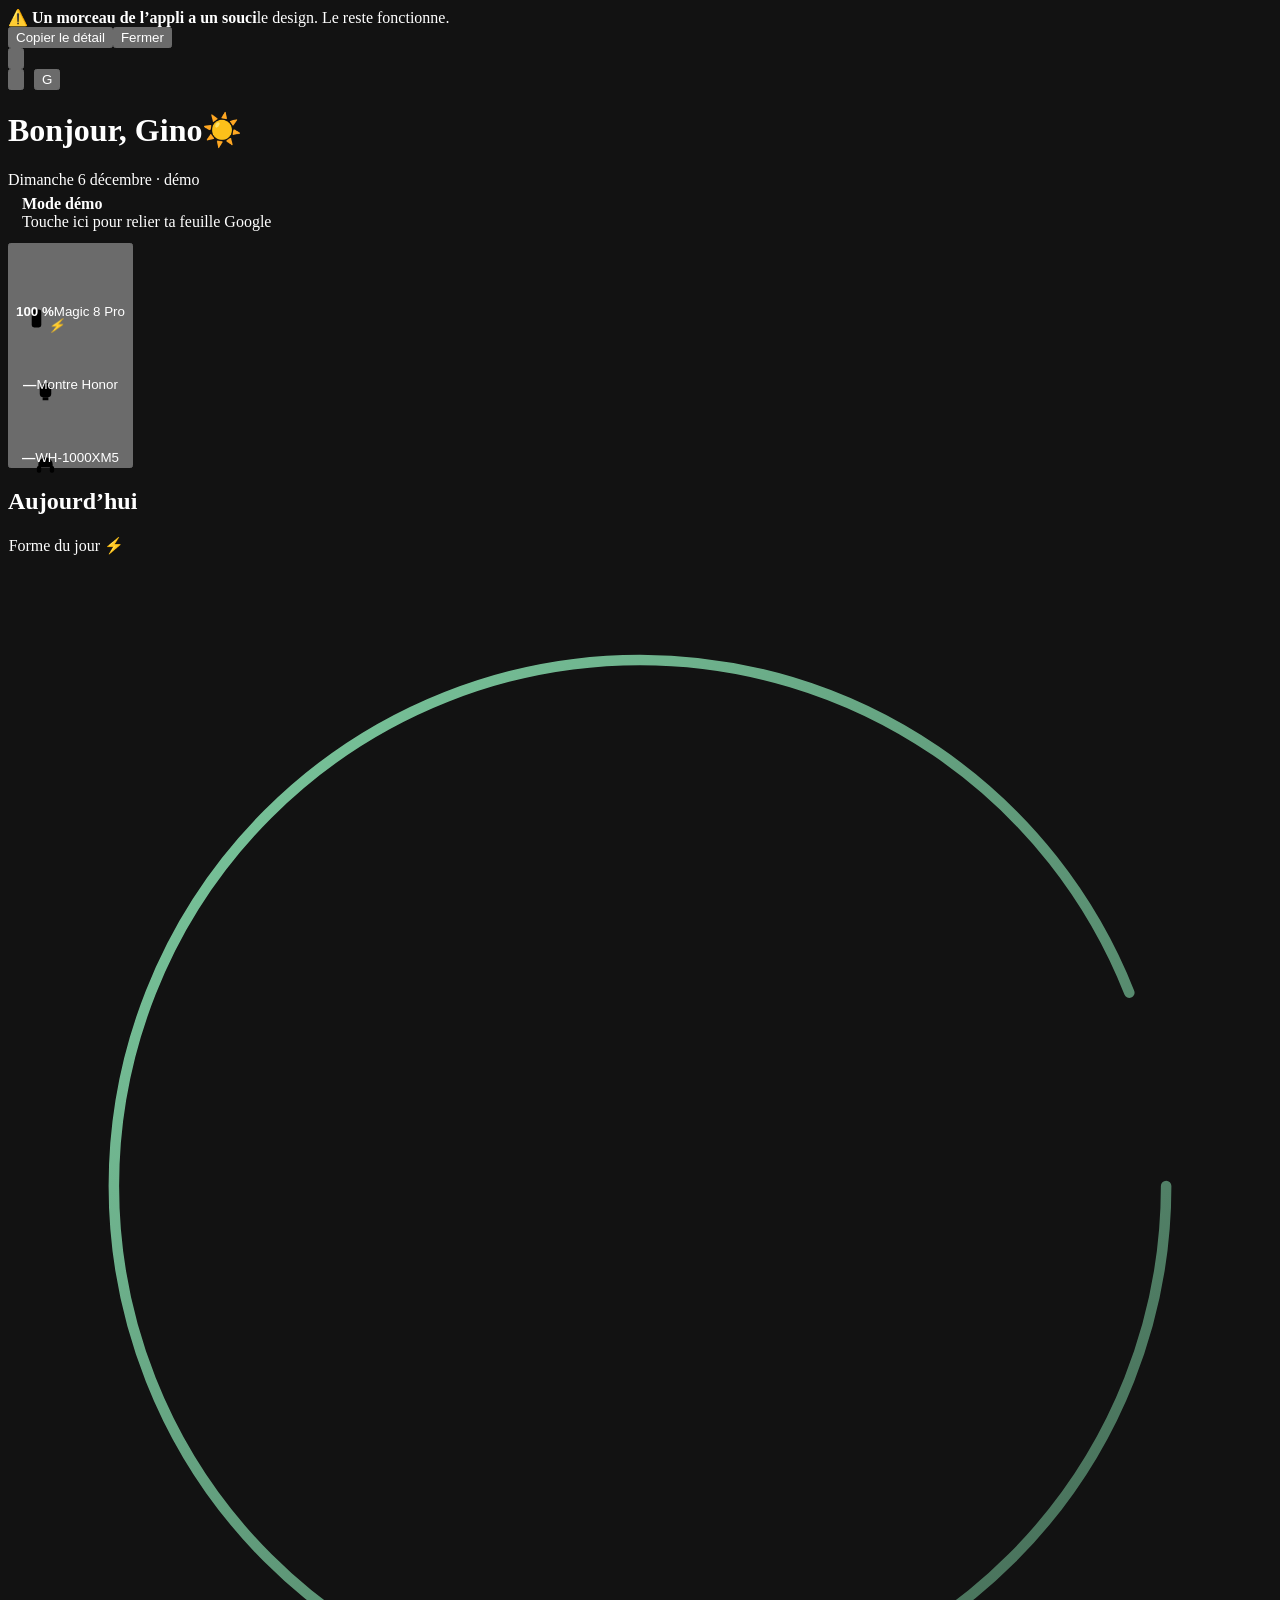
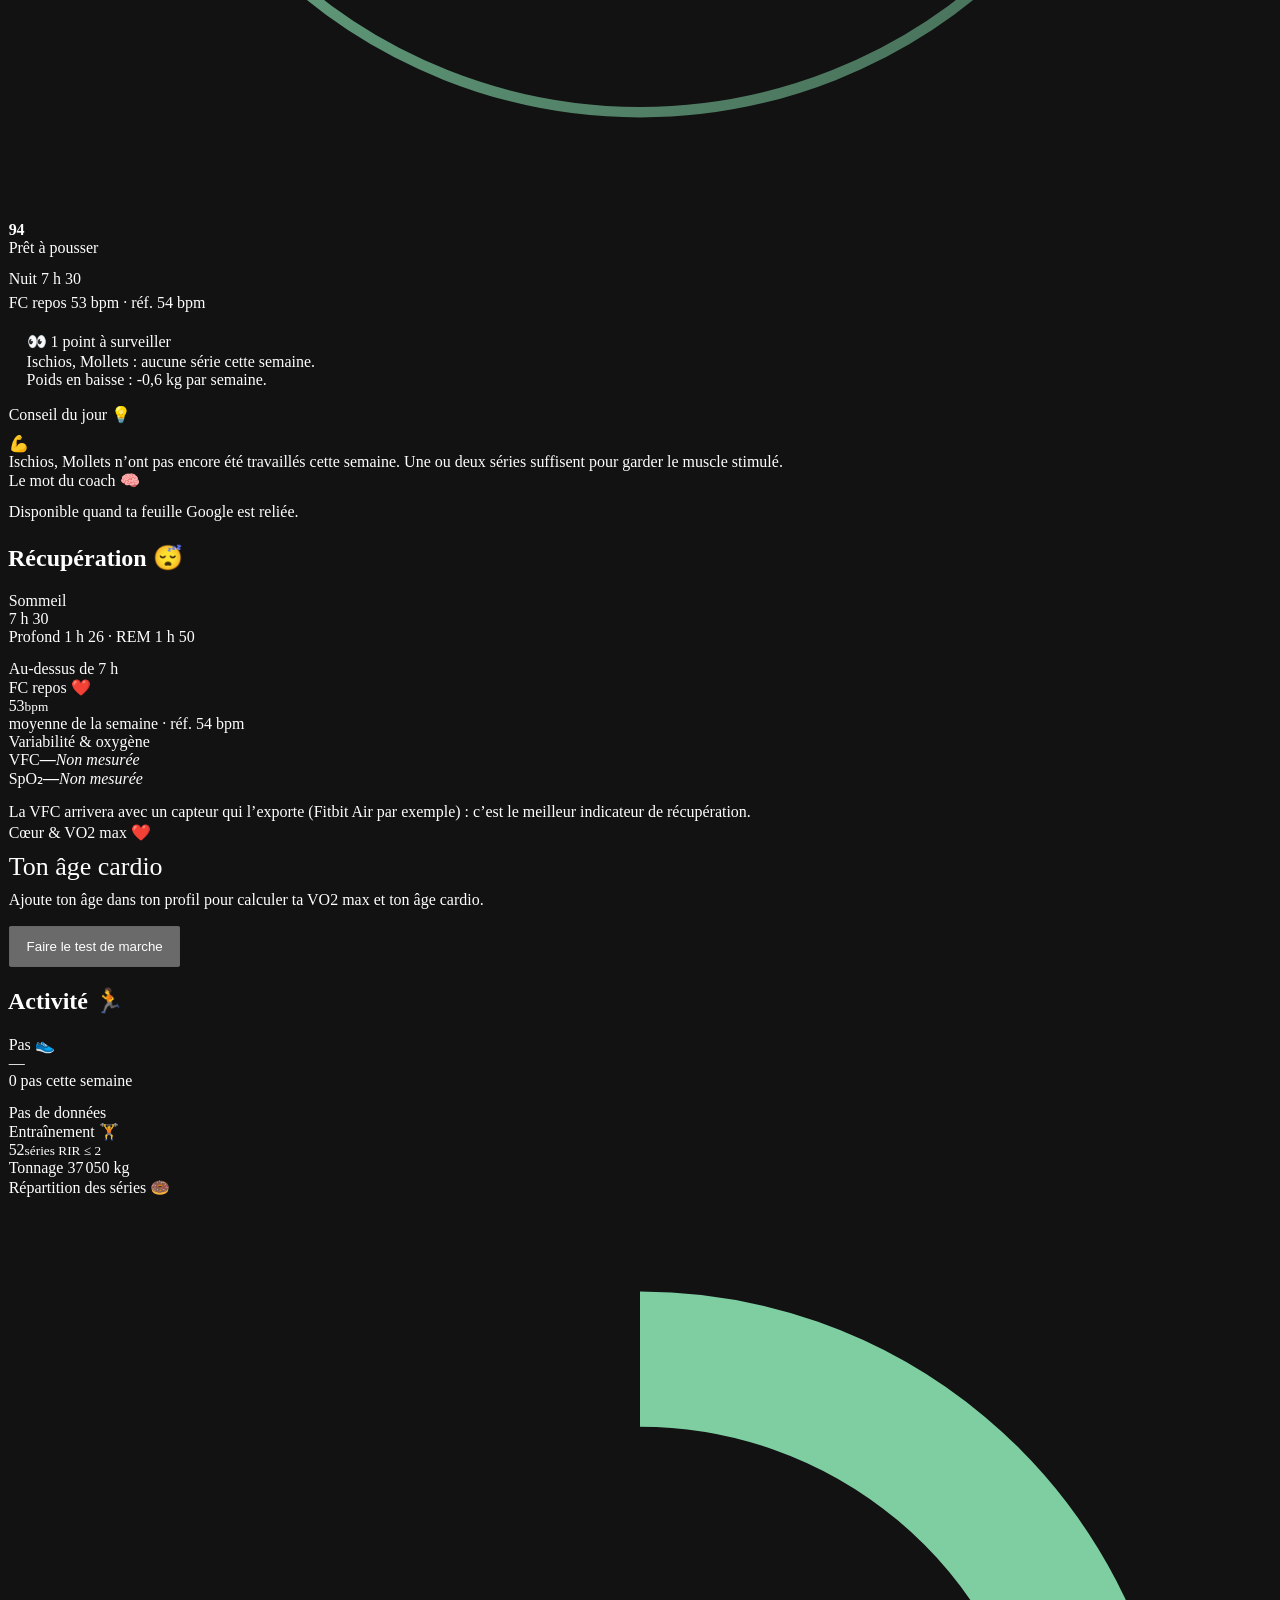
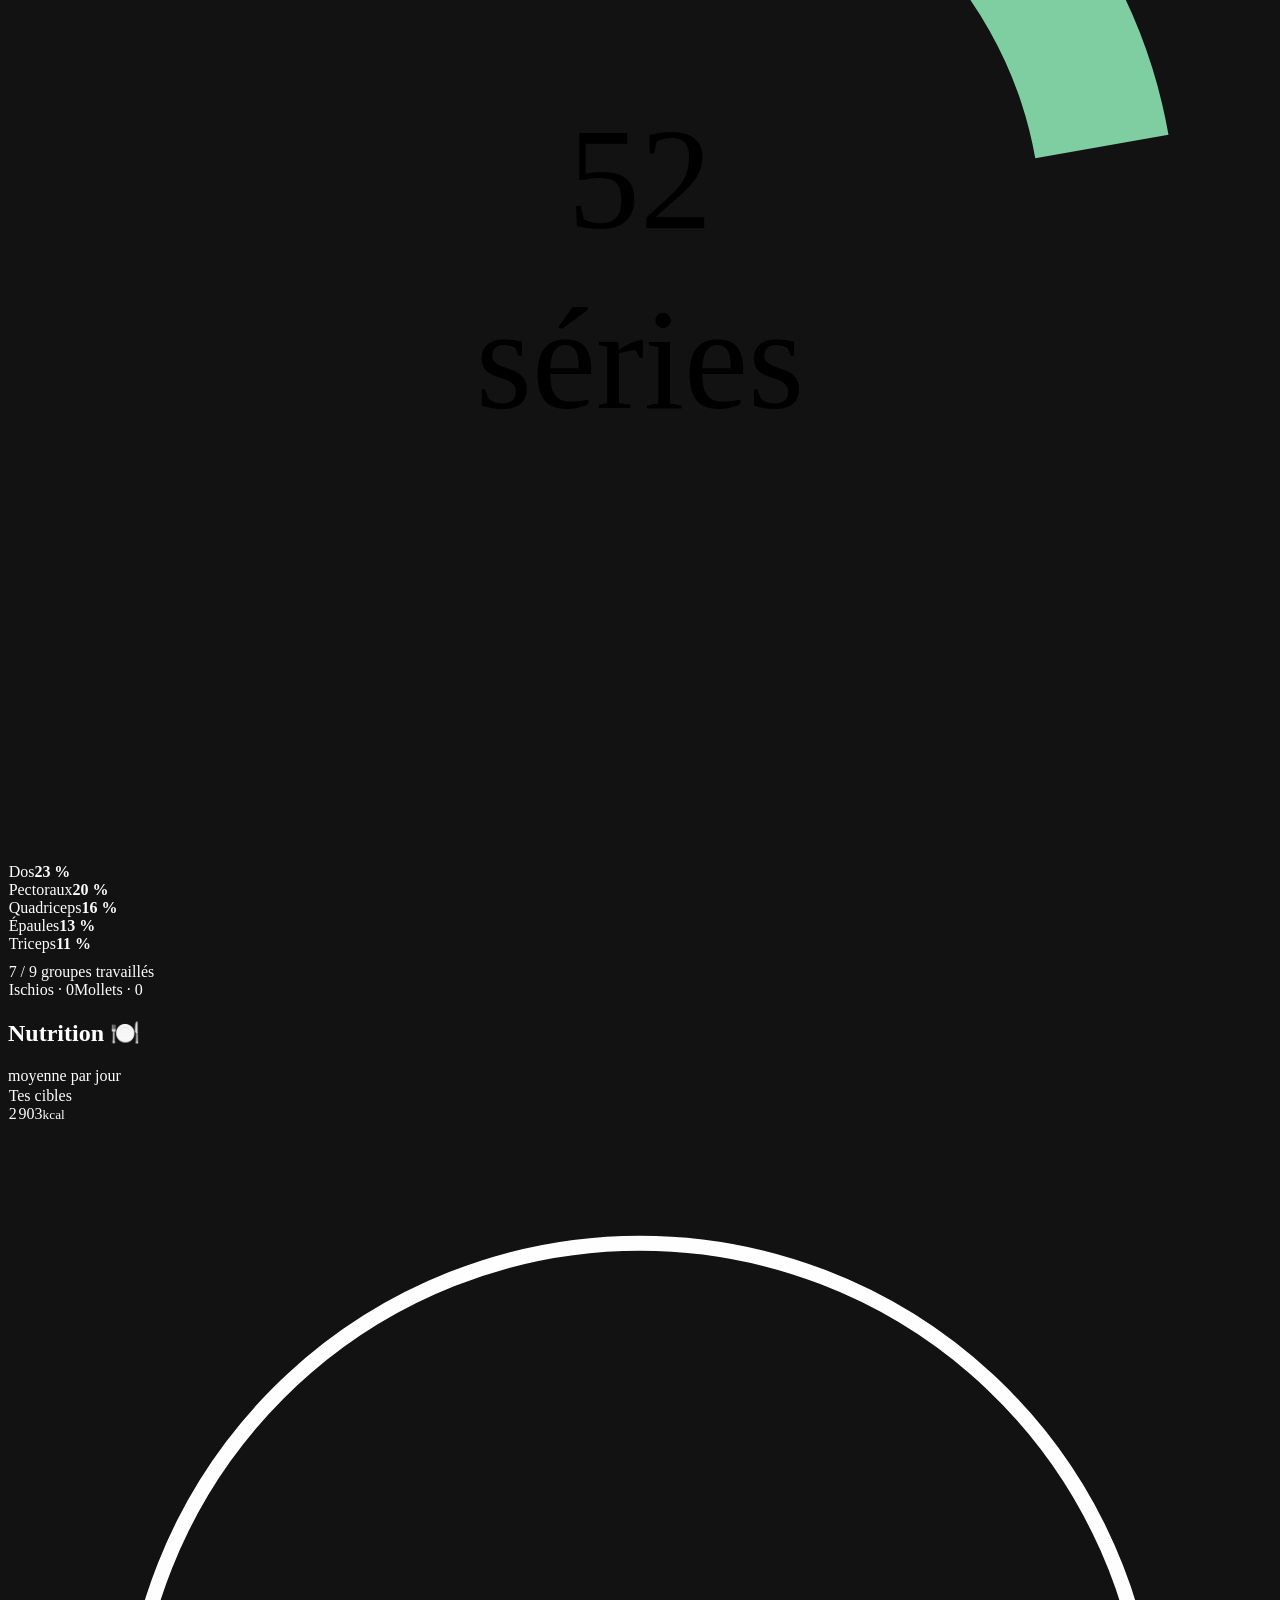
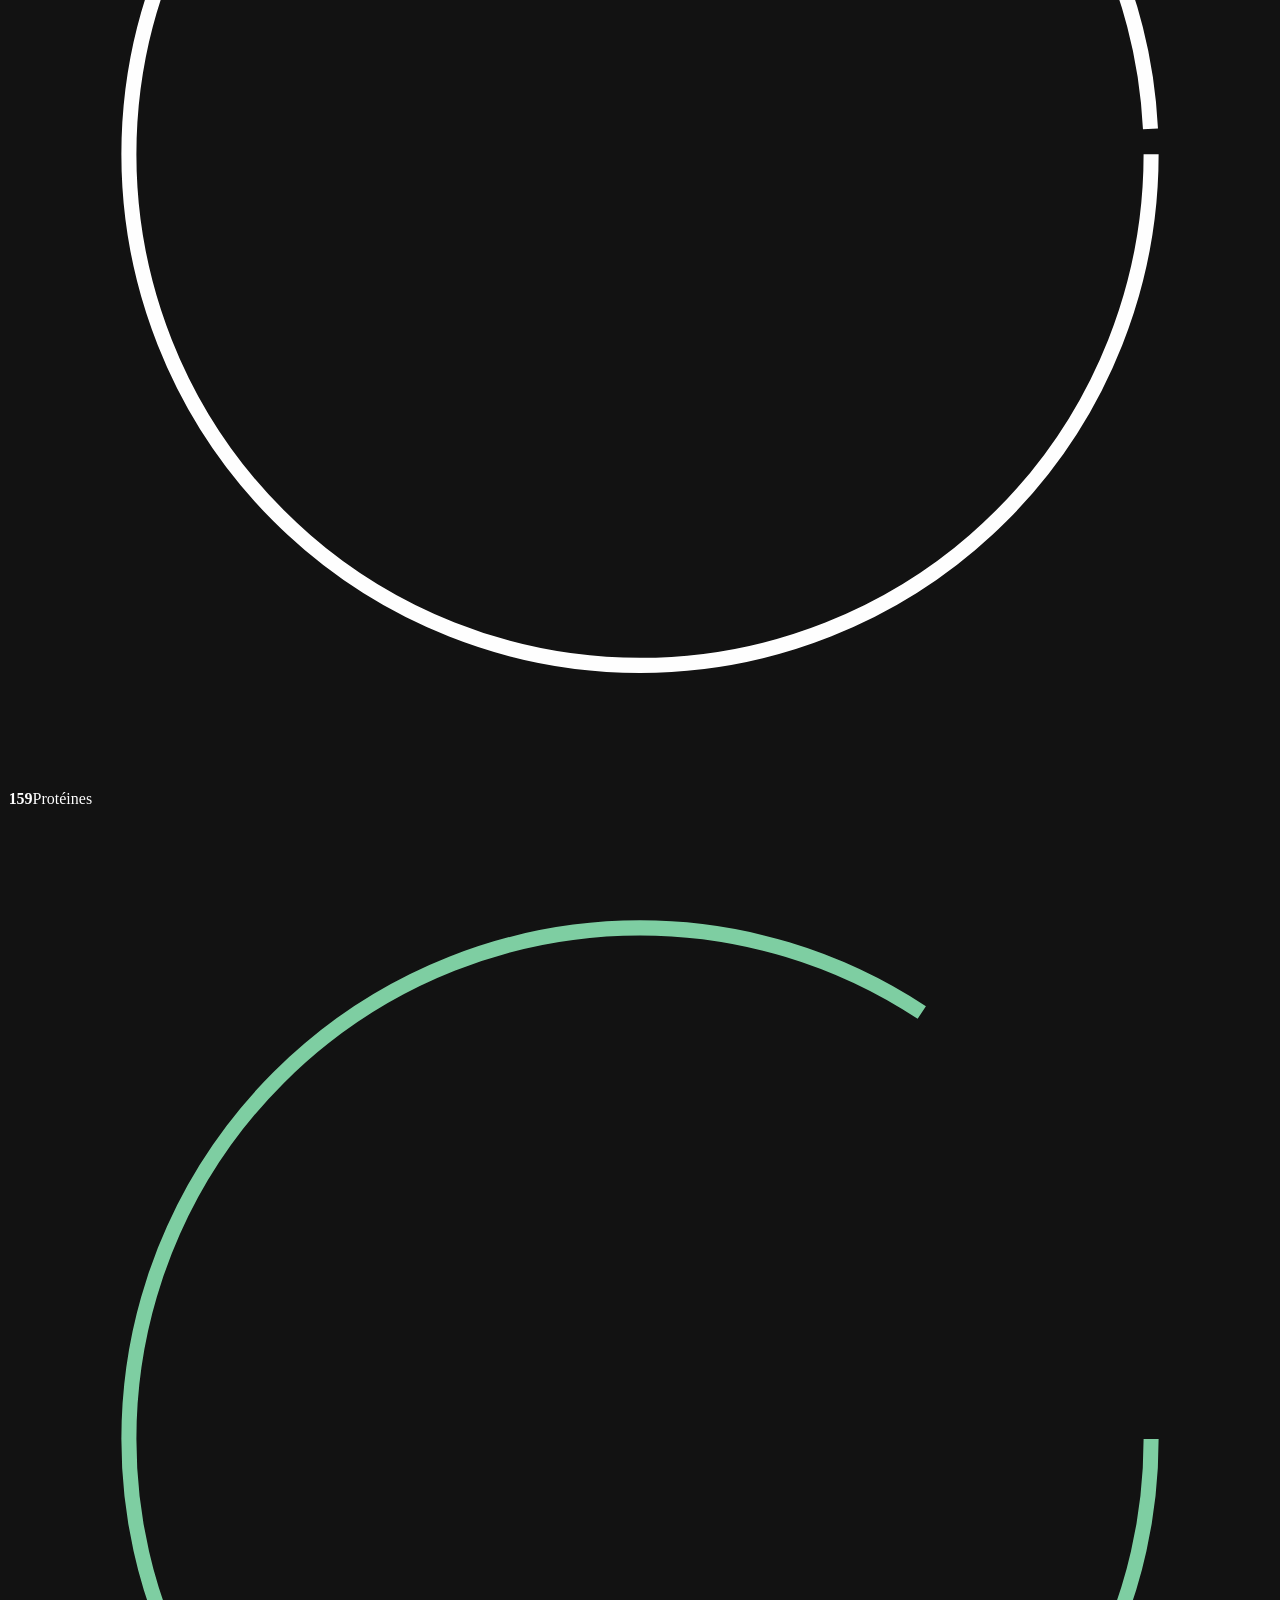
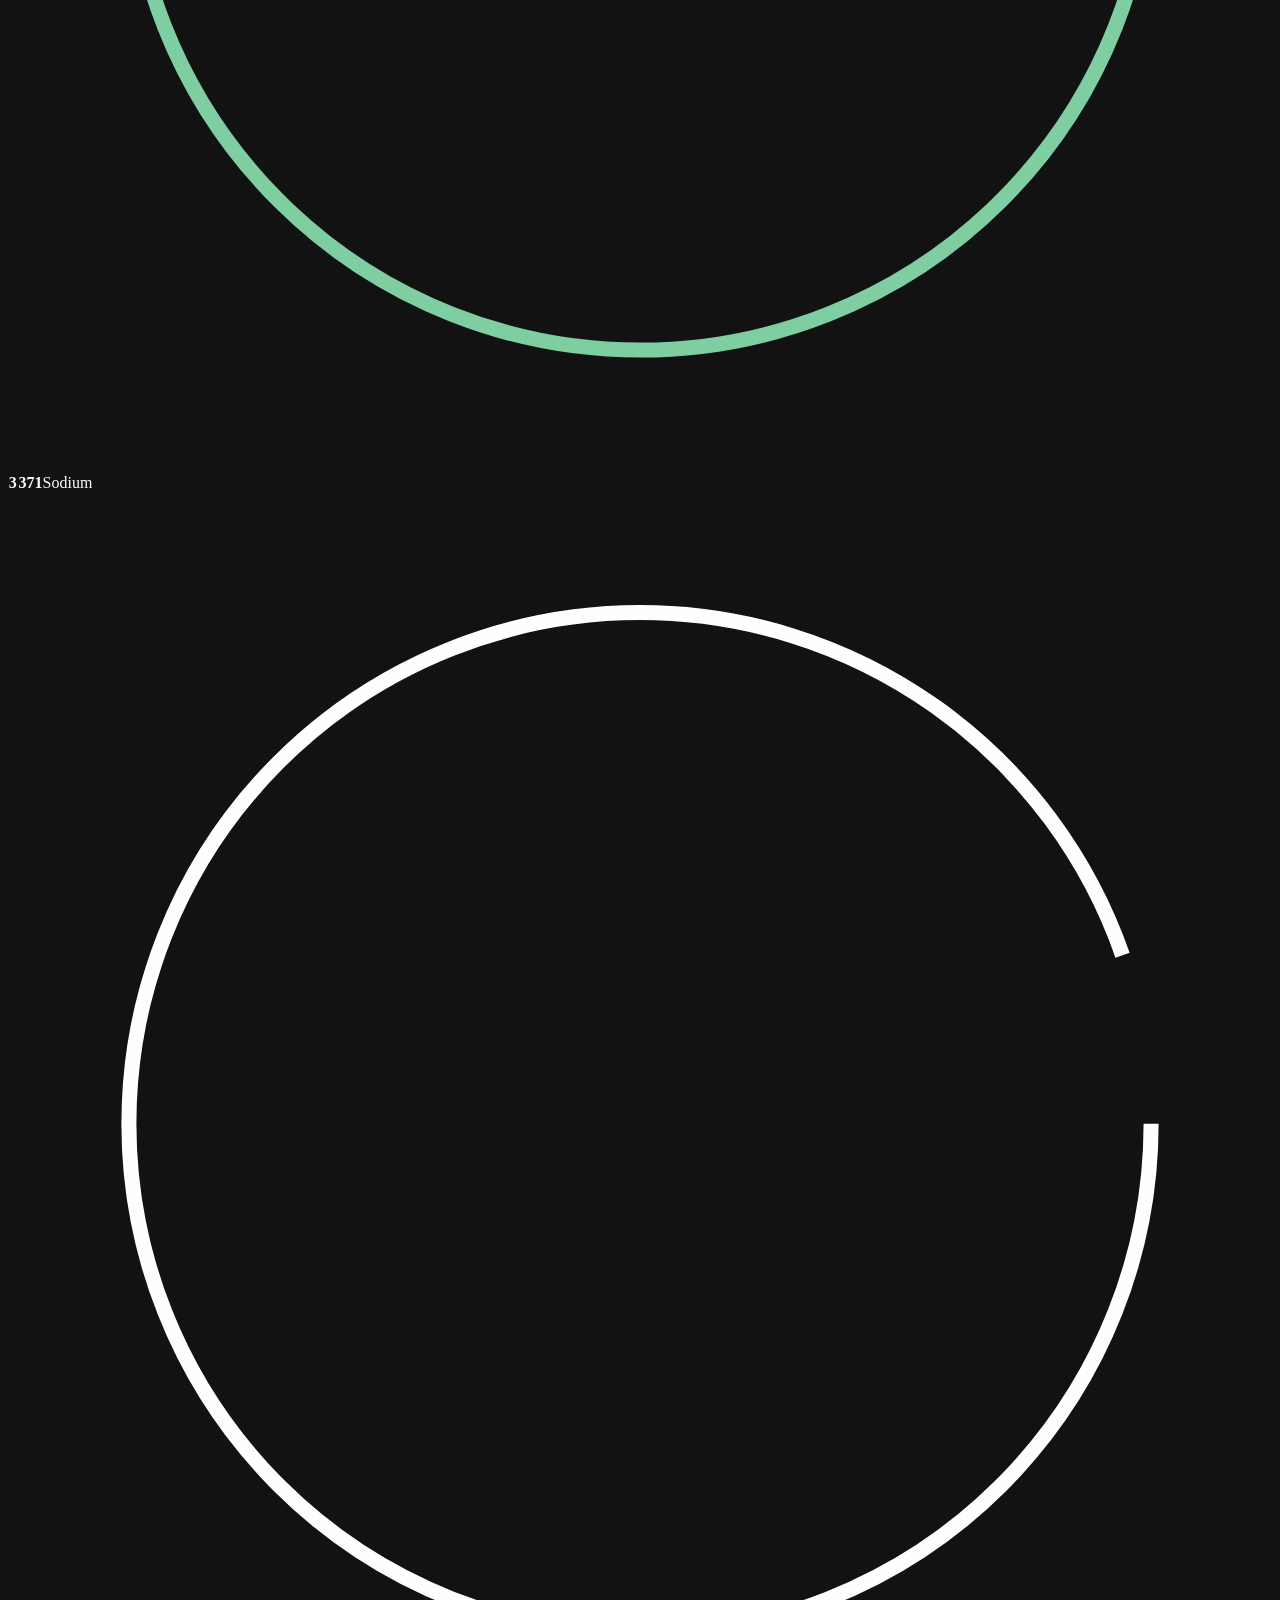
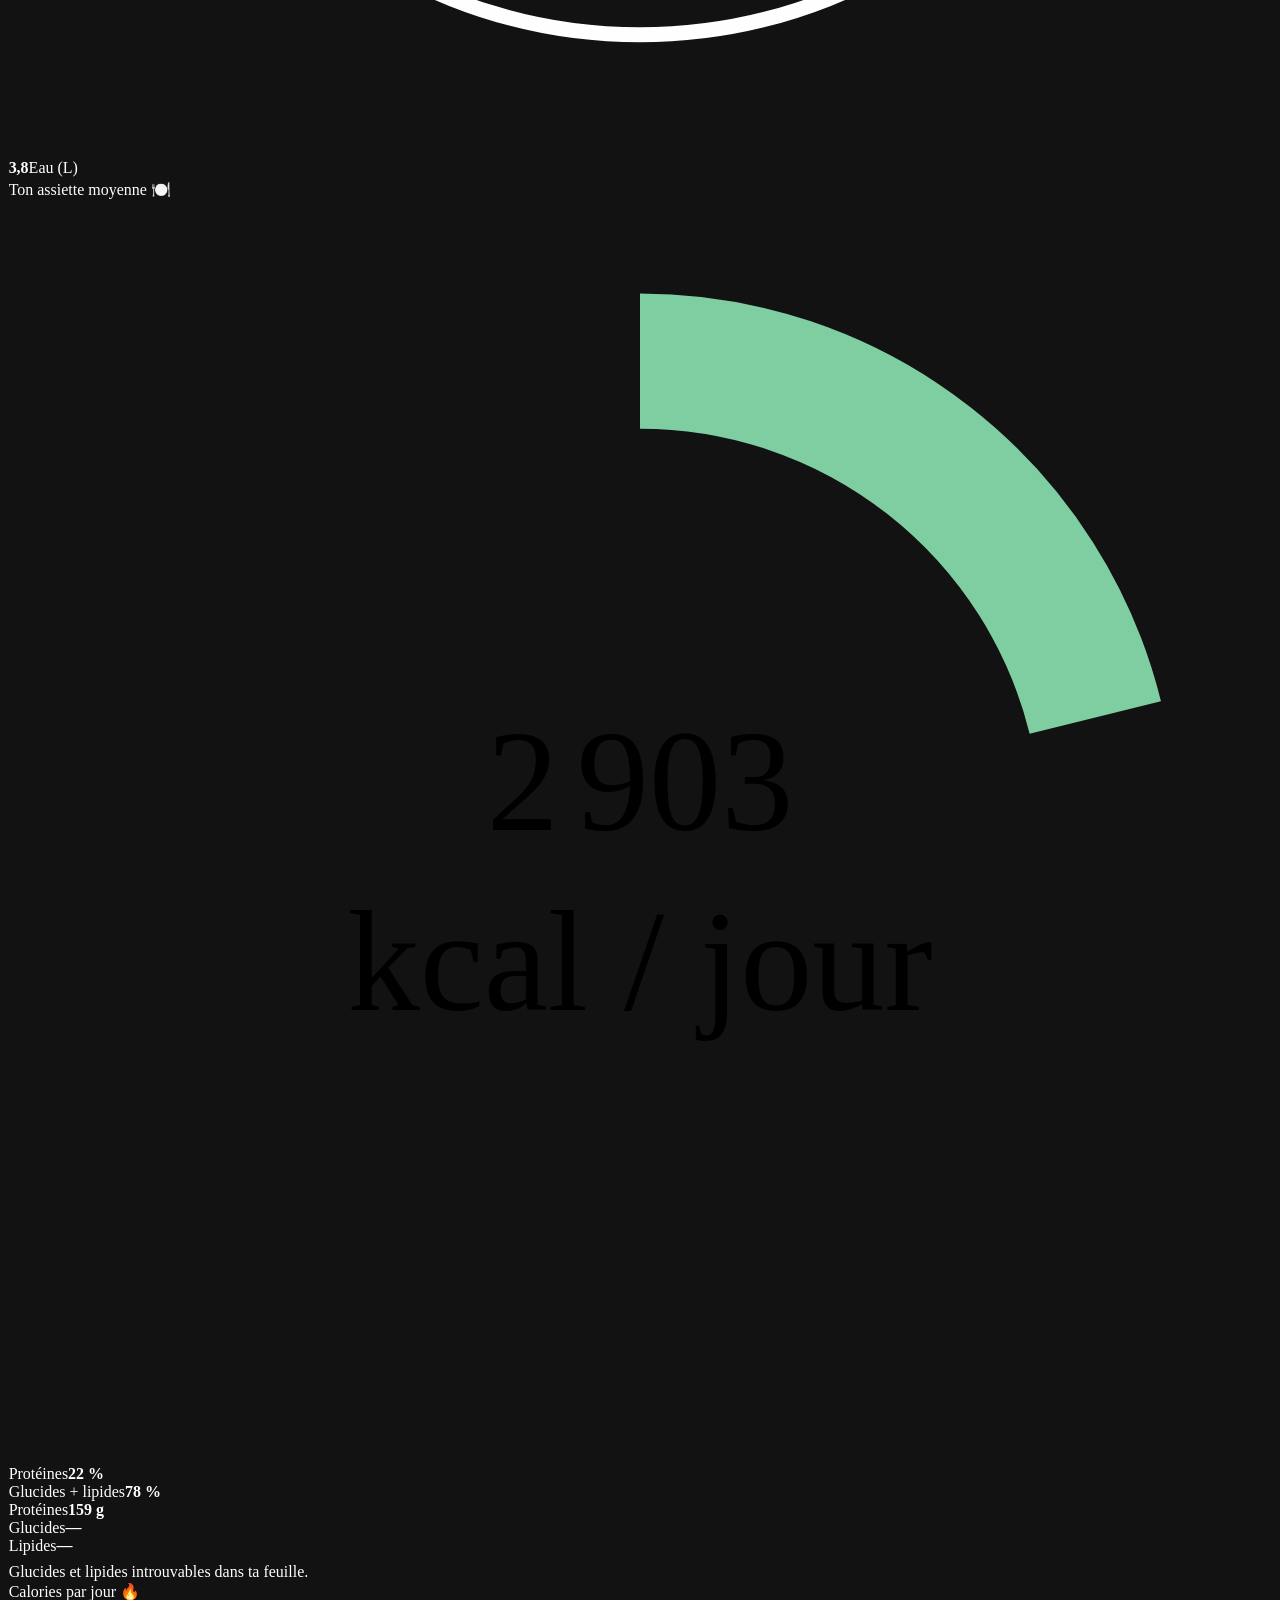
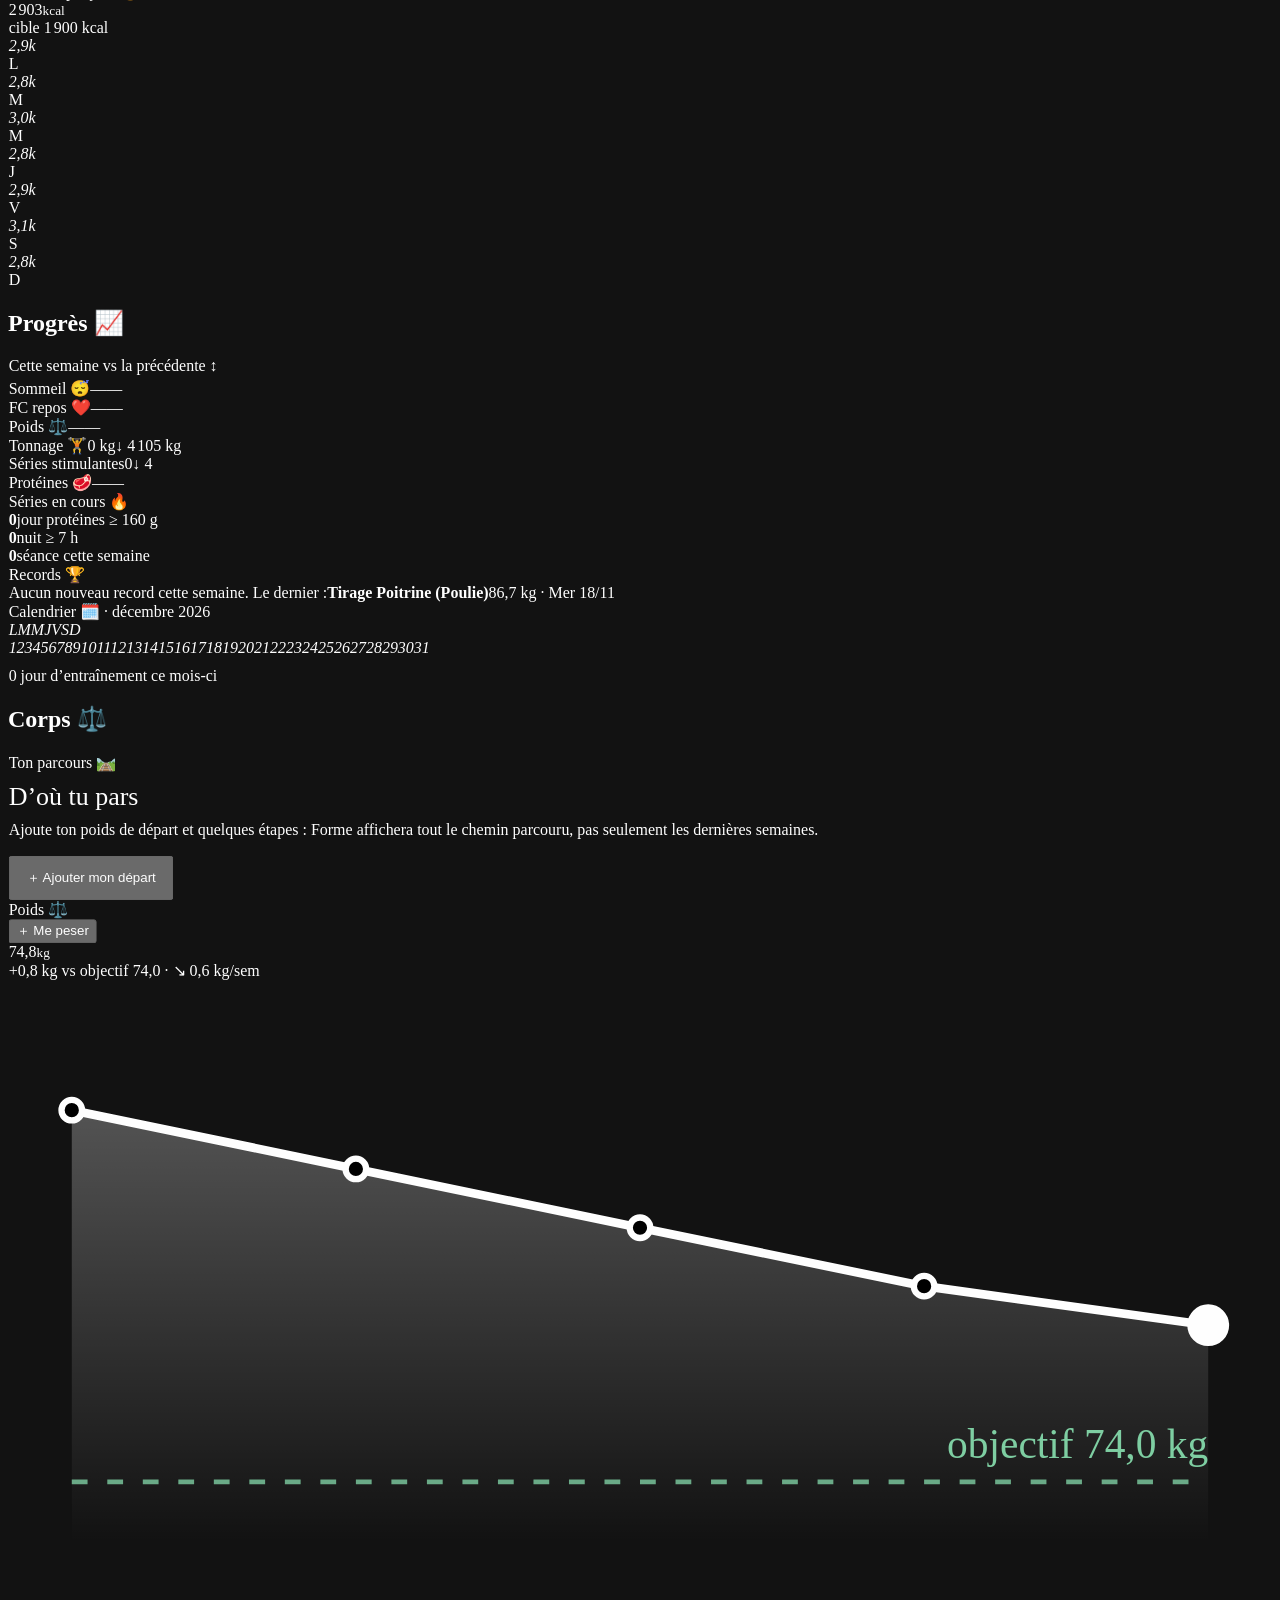
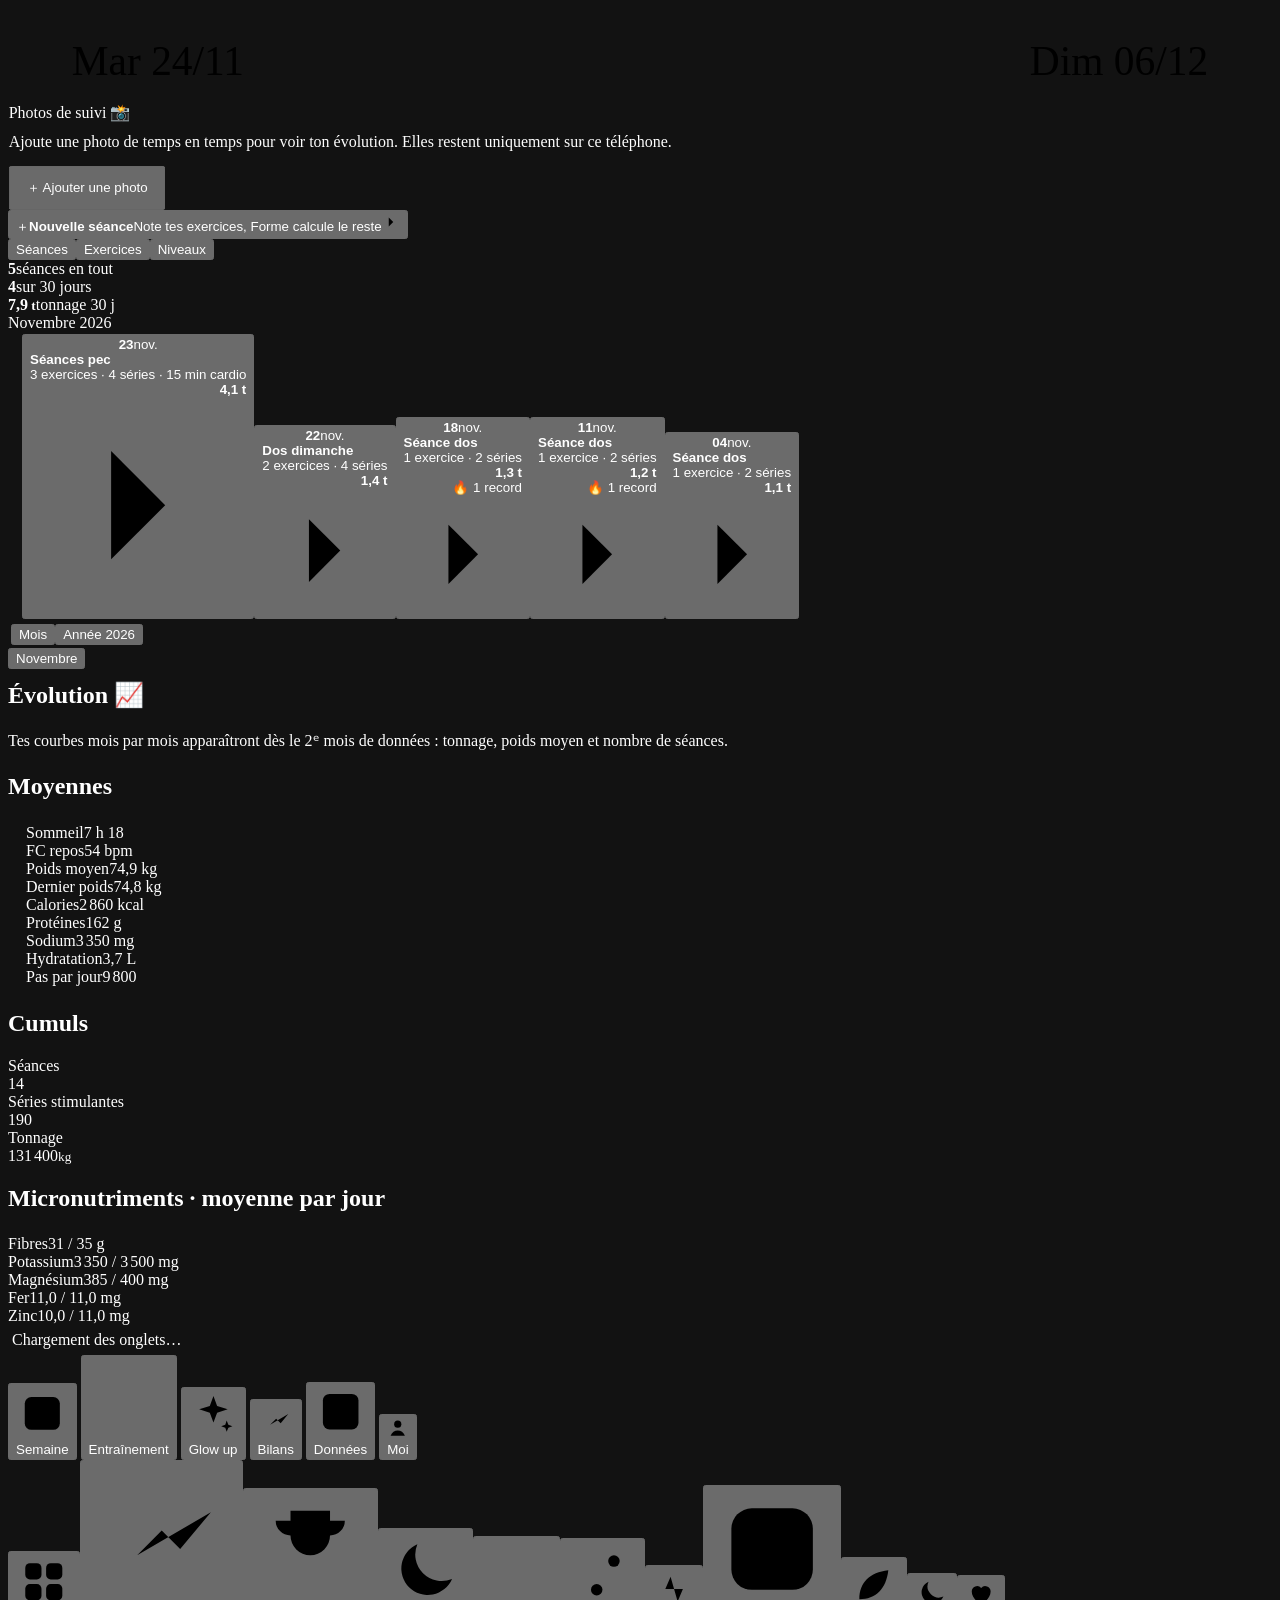
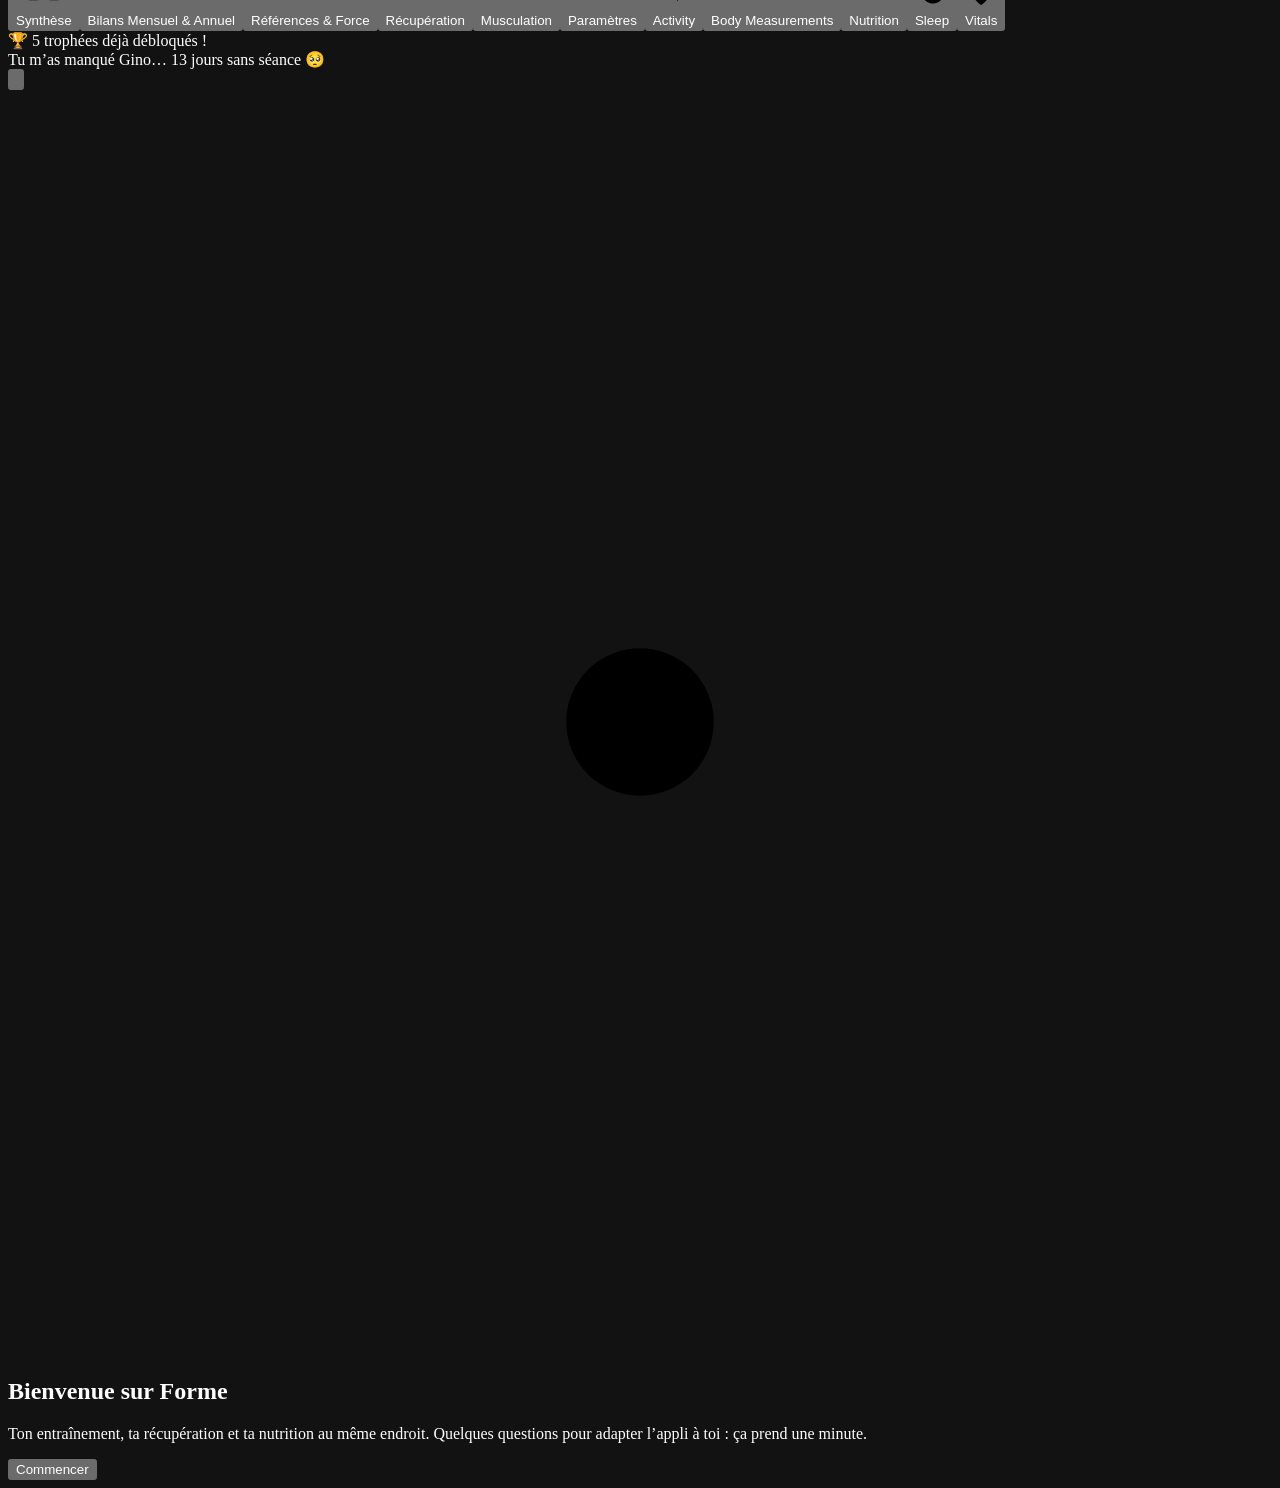
==== commit d2e71919: "Rename index (7).html to index.html" ====
--- a/index.html
+++ b/index.html
@@ -10,7 +10,7 @@
 <meta name="apple-mobile-web-app-status-bar-style" content="black-translucent">
 <link rel="icon" href="icon-192.png">
 <link rel="apple-touch-icon" href="icon-192.png">
-<link rel="stylesheet" href="style.css?v=20261126c">
+<link rel="stylesheet" href="style.css?v=20261126d">
 </head><body>
 <script>
 /* Signalement d'erreur : dit quel morceau de l'appli a un problème (le reste continue de marcher) */
@@ -53,14 +53,14 @@
 <div id="subnav"><div class="g" id="sn"></div></div>
 <div id="toast" class="g"></div>
 <div id="ov" onclick="closeSh()"></div><div id="sh"></div>
-<script src="base.js?v=20261126c"></script>
-<script src="donnees.js?v=20261126c"></script>
-<script src="moi.js?v=20261126c"></script>
-<script src="profil.js?v=20261126c"></script>
-<script src="seance.js?v=20261126c"></script>
-<script src="objectifs.js?v=20261126c"></script>
-<script src="glow.js?v=20261126c"></script>
-<script src="variantes.js?v=20261126c"></script>
-<script src="mascotte.js?v=20261126c"></script>
-<script src="demarrage.js?v=20261126c"></script>
+<script src="base.js?v=20261126d"></script>
+<script src="donnees.js?v=20261126d"></script>
+<script src="moi.js?v=20261126d"></script>
+<script src="profil.js?v=20261126d"></script>
+<script src="seance.js?v=20261126d"></script>
+<script src="objectifs.js?v=20261126d"></script>
+<script src="glow.js?v=20261126d"></script>
+<script src="variantes.js?v=20261126d"></script>
+<script src="mascotte.js?v=20261126d"></script>
+<script src="demarrage.js?v=20261126d"></script>
 </body></html>
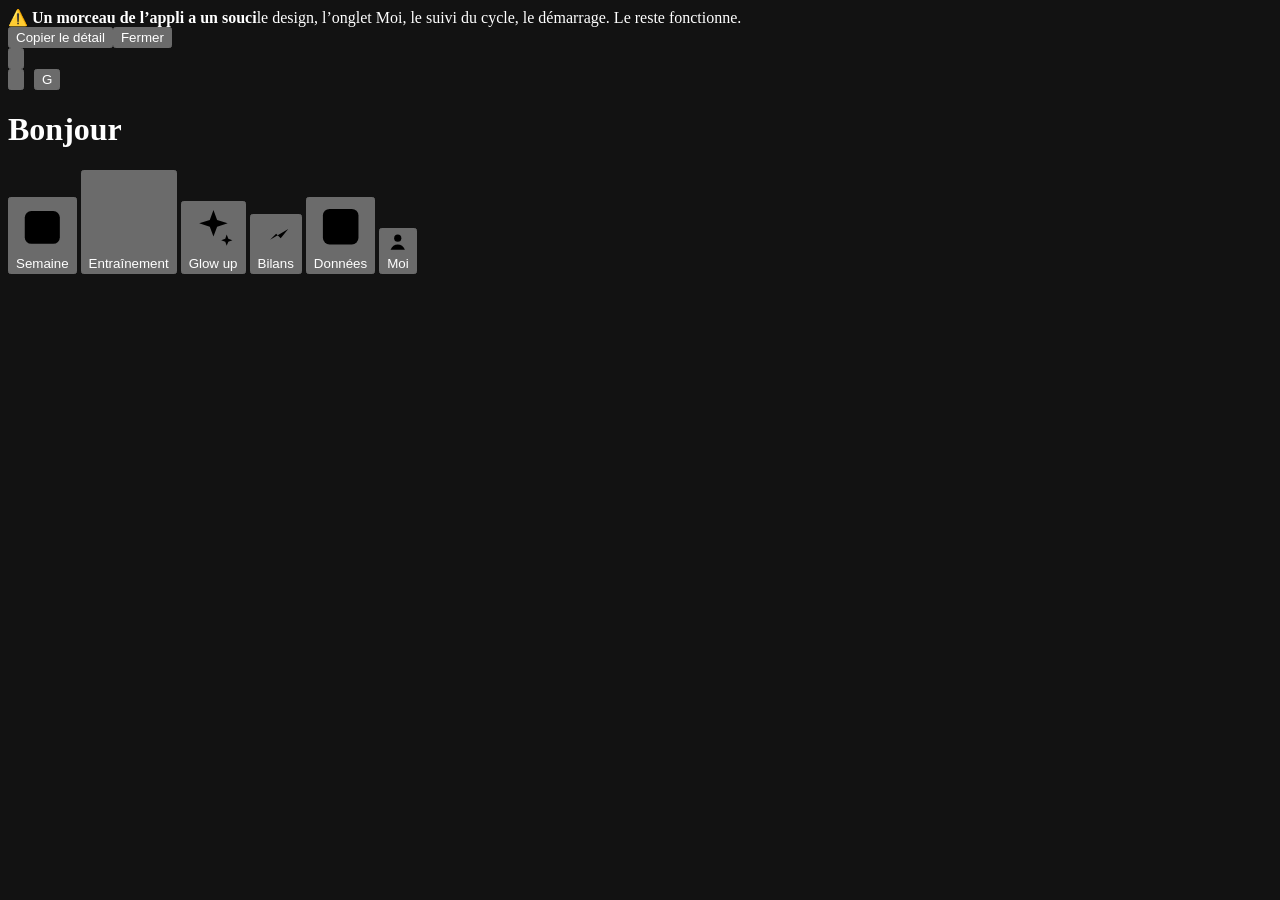
==== commit 3d61f6f6: "Rename index (8).html to index.html" ====
--- a/index.html
+++ b/index.html
@@ -10,11 +10,11 @@
 <meta name="apple-mobile-web-app-status-bar-style" content="black-translucent">
 <link rel="icon" href="icon-192.png">
 <link rel="apple-touch-icon" href="icon-192.png">
-<link rel="stylesheet" href="style.css?v=20261126d">
+<link rel="stylesheet" href="style.css?v=20261126f">
 </head><body>
 <script>
 /* Signalement d'erreur : dit quel morceau de l'appli a un problème (le reste continue de marcher) */
-var FERR=[],FMOD={'base.js':'la base de l’appli','donnees.js':'l’onglet Données','moi.js':'l’onglet Moi','profil.js':'le profil et les trophées','seance.js':'les séances','objectifs.js':'les objectifs, le coach et la VO2 max','glow.js':'l’onglet Glow up','variantes.js':'les variantes d’exercices','mascotte.js':'la mascotte','demarrage.js':'le démarrage','style.css':'le design'};
+var FERR=[],FMOD={'base.js':'la base de l’appli','donnees.js':'l’onglet Données','moi.js':'l’onglet Moi','profil.js':'le profil et les trophées','seance.js':'les séances','objectifs.js':'les objectifs, le coach et la VO2 max','glow.js':'l’onglet Glow up','variantes.js':'les variantes d’exercices','mascotte.js':'la mascotte','cycle.js':'le suivi du cycle','demarrage.js':'le démarrage','style.css':'le design'};
 function ferrEsc(s){return String(s).replace(/[&<>"]/g,function(c){return{'&':'&amp;','<':'&lt;','>':'&gt;','"':'&quot;'}[c]})}
 function ferrLog(where,msg){FERR.push({t:new Date().toISOString(),where:where,msg:String(msg)});ferrShow()}
 function ferrShow(){
@@ -53,14 +53,15 @@
 <div id="subnav"><div class="g" id="sn"></div></div>
 <div id="toast" class="g"></div>
 <div id="ov" onclick="closeSh()"></div><div id="sh"></div>
-<script src="base.js?v=20261126d"></script>
-<script src="donnees.js?v=20261126d"></script>
-<script src="moi.js?v=20261126d"></script>
-<script src="profil.js?v=20261126d"></script>
-<script src="seance.js?v=20261126d"></script>
-<script src="objectifs.js?v=20261126d"></script>
-<script src="glow.js?v=20261126d"></script>
-<script src="variantes.js?v=20261126d"></script>
-<script src="mascotte.js?v=20261126d"></script>
-<script src="demarrage.js?v=20261126d"></script>
+<script src="base.js?v=20261126f"></script>
+<script src="donnees.js?v=20261126f"></script>
+<script src="moi.js?v=20261126f"></script>
+<script src="profil.js?v=20261126f"></script>
+<script src="seance.js?v=20261126f"></script>
+<script src="objectifs.js?v=20261126f"></script>
+<script src="glow.js?v=20261126f"></script>
+<script src="variantes.js?v=20261126f"></script>
+<script src="mascotte.js?v=20261126f"></script>
+<script src="cycle.js?v=20261126f"></script>
+<script src="demarrage.js?v=20261126f"></script>
 </body></html>
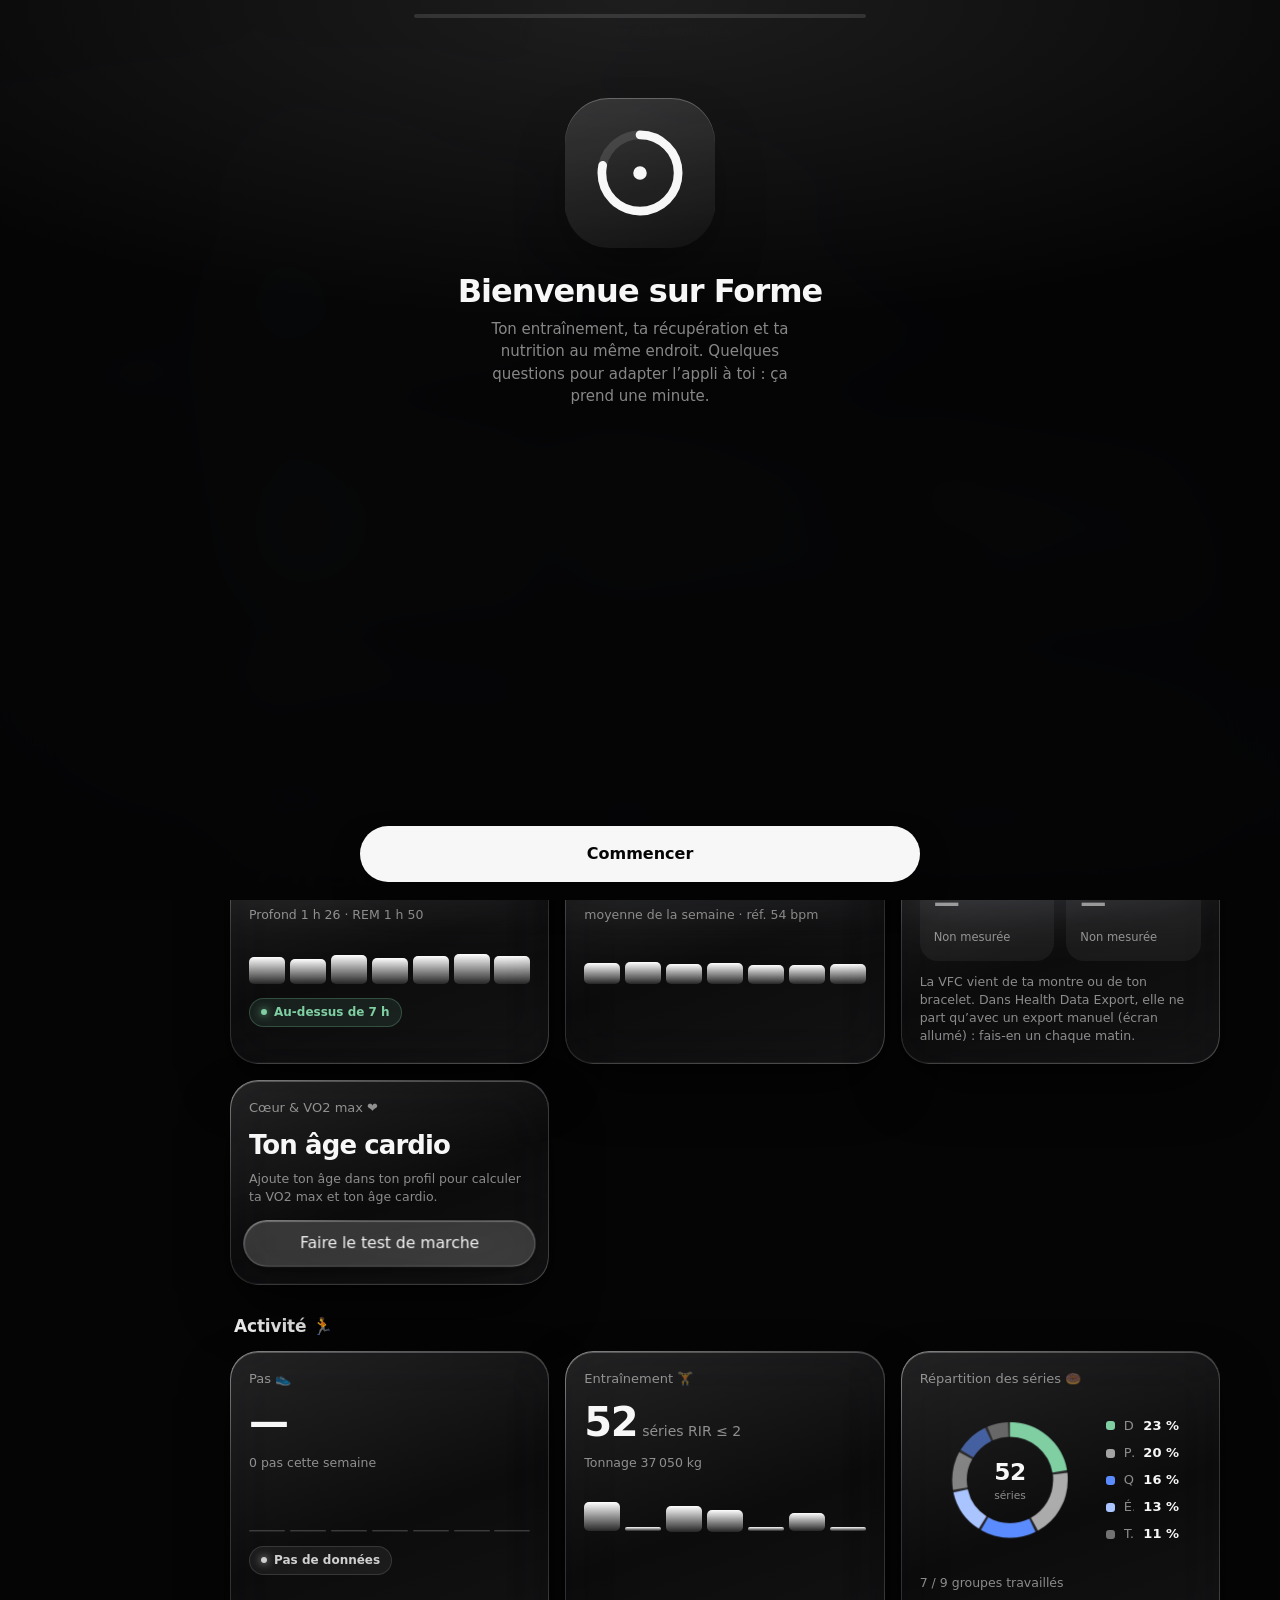
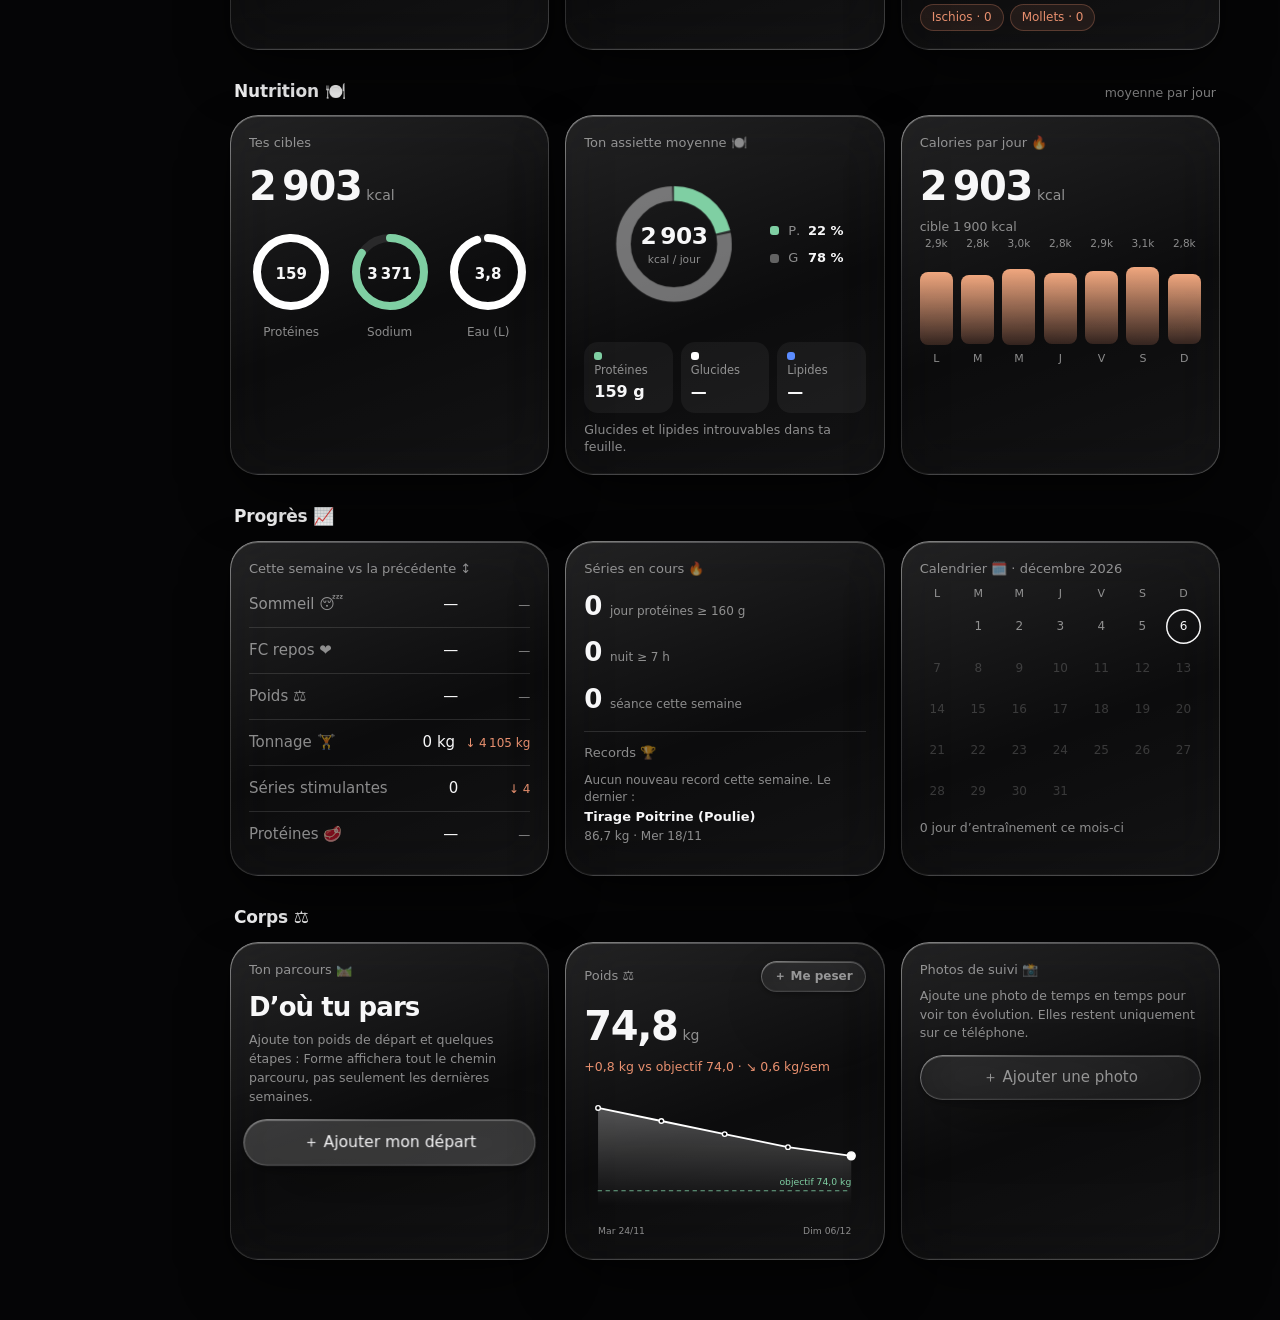
==== commit 80c3fa81: "Rename index (9).html to index.html" ====
--- a/index.html
+++ b/index.html
@@ -10,7 +10,7 @@
 <meta name="apple-mobile-web-app-status-bar-style" content="black-translucent">
 <link rel="icon" href="icon-192.png">
 <link rel="apple-touch-icon" href="icon-192.png">
-<link rel="stylesheet" href="style.css?v=20261126f">
+<link rel="stylesheet" href="style.css?v=20261127c">
 </head><body>
 <script>
 /* Signalement d'erreur : dit quel morceau de l'appli a un problème (le reste continue de marcher) */
@@ -53,15 +53,15 @@
 <div id="subnav"><div class="g" id="sn"></div></div>
 <div id="toast" class="g"></div>
 <div id="ov" onclick="closeSh()"></div><div id="sh"></div>
-<script src="base.js?v=20261126f"></script>
-<script src="donnees.js?v=20261126f"></script>
-<script src="moi.js?v=20261126f"></script>
-<script src="profil.js?v=20261126f"></script>
-<script src="seance.js?v=20261126f"></script>
-<script src="objectifs.js?v=20261126f"></script>
-<script src="glow.js?v=20261126f"></script>
-<script src="variantes.js?v=20261126f"></script>
-<script src="mascotte.js?v=20261126f"></script>
-<script src="cycle.js?v=20261126f"></script>
-<script src="demarrage.js?v=20261126f"></script>
+<script src="base.js?v=20261127c"></script>
+<script src="donnees.js?v=20261127c"></script>
+<script src="moi.js?v=20261127c"></script>
+<script src="profil.js?v=20261127c"></script>
+<script src="seance.js?v=20261127c"></script>
+<script src="objectifs.js?v=20261127c"></script>
+<script src="glow.js?v=20261127c"></script>
+<script src="variantes.js?v=20261127c"></script>
+<script src="mascotte.js?v=20261127c"></script>
+<script src="cycle.js?v=20261127c"></script>
+<script src="demarrage.js?v=20261127c"></script>
 </body></html>
--- a/style.css
+++ b/style.css
@@ -0,0 +1,698 @@
+/* Forme · style.css · tout le design de l’appli */
+:root{--bg:#050506;--t:#F7F7F8;--m:rgba(var(--fgr),.52);--l:rgba(var(--fgr),.12);--a:var(--fg);--b:var(--fg);--fg:#FFFFFF;--fgr:255,255,255;--bgr:5,5,6;--c:#9EA2AA;--ok:#7FCFA3;--ko:#E8906F;--sp:cubic-bezier(.34,1.4,.64,1);--ease:cubic-bezier(.22,1,.36,1);color-scheme:dark}
+*{box-sizing:border-box;-webkit-tap-highlight-color:transparent}
+html{background:var(--bg)}
+body{margin:0;color:var(--t);font:15px/1.4 -apple-system,"SF Pro Text",Roboto,system-ui,sans-serif;font-variant-numeric:tabular-nums;-webkit-font-smoothing:antialiased;overflow-x:hidden}
+button{font:inherit;color:inherit;background:none;border:0;cursor:pointer;padding:0}
+.bg{position:fixed;inset:0;z-index:-1;overflow:hidden}
+.bg i{position:absolute;width:110vmax;height:110vmax;border-radius:50%;opacity:.26;animation:drift 38s ease-in-out infinite alternate;will-change:transform}
+.bg i:nth-child(1){background:radial-gradient(closest-side,#FFFFFF,rgba(255,255,255,0));left:-30vmax;top:-25vmax}
+.bg i:nth-child(2){background:radial-gradient(closest-side,#A4A8B0,rgba(164,168,176,0));right:-35vmax;top:25vh;animation-delay:-12s}
+.bg i:nth-child(3){background:radial-gradient(closest-side,#6A6E76,rgba(106,110,118,0));left:-10vmax;bottom:-35vmax;animation-delay:-24s;opacity:.14}
+@keyframes drift{to{transform:translate(8vmax,6vmax) scale(1.12)}}
+#app{max-width:430px;margin:0 auto;padding:0 0 120px;min-height:calc(100vh + 110px);min-height:calc(100lvh + 110px)}
+#hd{position:sticky;top:0;z-index:6;padding:calc(env(safe-area-inset-top,0px) + 14px) 20px 10px;display:flex;justify-content:space-between;align-items:flex-end;border-bottom:1px solid transparent;transition:background .5s var(--ease),border-color .5s}
+#hd.sc{background:rgba(var(--bgr),.5);-webkit-backdrop-filter:blur(24px) saturate(160%);backdrop-filter:blur(24px) saturate(160%);border-color:var(--l)}
+h1{margin:0;font-size:var(--fs,34px);white-space:nowrap;overflow:hidden;text-overflow:ellipsis;font-weight:700;letter-spacing:-.035em;transition:font-size .5s var(--ease)}
+#hd.sc h1{font-size:20px}
+.sub{color:var(--m);font-size:13px;margin-top:2px;max-height:20px;transition:opacity .4s,max-height .4s}
+#hd.sc .sub{opacity:0;max-height:0}
+svg{width:20px;height:20px;fill:none;stroke:currentColor;stroke-width:1.6;stroke-linecap:round;stroke-linejoin:round}
+.gb{width:40px;height:40px;border-radius:50%;display:grid;place-items:center;transition:transform .5s var(--sp)}
+.g,.gb{background:linear-gradient(160deg,rgba(var(--fgr),.12),rgba(var(--fgr),.03) 55%,rgba(var(--fgr),.06));border:1px solid var(--l);-webkit-backdrop-filter:blur(28px) saturate(140%);backdrop-filter:blur(28px) saturate(140%);box-shadow:inset 0 1px 0 rgba(var(--fgr),.24),inset 0 -1px 0 rgba(var(--fgr),.04),0 26px 60px -14px rgba(0,0,0,.75),0 2px 8px rgba(0,0,0,.35)}
+.gb:active{transform:scale(.9) rotate(60deg)}
+.g{position:relative;border-radius:28px;padding:18px;transition:transform .5s var(--sp)}
+.g::before,.gb::before{content:"";position:absolute;inset:-1px;border-radius:inherit;padding:1px;pointer-events:none;background:linear-gradient(155deg,rgba(255,255,255,.42),rgba(255,255,255,.06) 32%,rgba(255,255,255,0) 60%,rgba(255,255,255,.14));-webkit-mask:linear-gradient(#000 0 0) content-box,linear-gradient(#000 0 0);-webkit-mask-composite:xor;mask-composite:exclude}
+.gb{position:relative}
+.g.tap{cursor:pointer}.g.tap:active{transform:scale(.965)}
+.view{display:none;padding:0 16px}.view.on{display:block;animation:in .6s var(--ease)}
+@keyframes in{from{opacity:0;transform:translateY(14px) scale(.985)}}
+.grid{display:grid;grid-template-columns:1fr 1fr;gap:12px;margin-top:14px}.full{grid-column:1/-1}
+.lab{color:var(--m);font-size:13px}
+.big{font-size:40px;font-weight:700;letter-spacing:-.035em;margin-top:6px;white-space:nowrap}
+.big small,.val small{font-size:14px;color:var(--m);font-weight:500;margin-left:5px;letter-spacing:0}
+.val{font-size:28px;font-weight:650;letter-spacing:-.025em;margin-top:6px;white-space:nowrap}
+.empty{color:var(--m)}
+.note{color:var(--m);font-size:12.5px;margin-top:4px}
+.car{position:relative;display:flex;gap:12px;overflow-x:auto;scroll-snap-type:x mandatory;margin:-20px -16px -34px;padding:24px 16px 48px;scrollbar-width:none}
+.car::-webkit-scrollbar{display:none}
+.slide{flex:0 0 88%;scroll-snap-align:center;transition:transform .15s linear,opacity .15s linear}
+.dots{position:relative;display:flex;justify-content:center;gap:6px;margin-top:10px}
+.dots i{width:6px;height:6px;border-radius:3px;background:rgba(var(--fgr),.25);transition:width .5s var(--sp),background .4s}
+.dots i.on{width:18px;background:var(--t)}
+.sp{display:flex;gap:5px;align-items:flex-end;height:44px;margin-top:16px}
+.sp i{flex:1;border-radius:5px;background:linear-gradient(180deg,var(--a),rgba(var(--fgr),.1));animation:grow .9s var(--ease) both;transform-origin:bottom}
+@keyframes grow{from{transform:scaleY(0)}}
+.rings{display:flex;justify-content:space-between;margin-top:16px}
+.rg{position:relative;text-align:center;width:30%}
+.rg svg{width:100%;height:auto;max-width:84px;transform:rotate(-90deg);stroke-width:8}
+.rt{stroke:rgba(var(--fgr),.09)}.rf{stroke-linecap:round;animation:ring 1.3s var(--ease) both}
+@keyframes ring{from{stroke-dashoffset:var(--c)}}
+.rg b{position:absolute;top:30%;left:0;right:0;font-size:15px}
+.rg span{display:block;color:var(--m);font-size:12px;margin-top:4px}
+.tr{height:5px;background:rgba(var(--fgr),.1);border-radius:5px;overflow:hidden;margin-top:8px}
+.tr i{display:block;height:100%;border-radius:5px;background:rgba(var(--fgr),.55);transition:width 1s var(--ease)}
+.tr i.w{background:linear-gradient(90deg,#B85F3F,#F0A77F);box-shadow:0 0 14px rgba(232,144,111,.35)}.tr i.g{background:linear-gradient(90deg,#3F9A72,#A3E4C2);box-shadow:0 0 14px rgba(127,207,163,.35)}
+.mrow{margin-top:14px}.mrow>div:first-child{display:flex;justify-content:space-between;font-size:13px}.mrow span:last-child{color:var(--m)}
+.chips{display:flex;flex-wrap:wrap;gap:6px;margin-top:12px}
+.chip{border:1px solid rgba(232,144,111,.28);background:rgba(232,144,111,.09);border-radius:99px;padding:4px 11px;font-size:12px;color:var(--ko)}
+.pills{display:flex;gap:8px;overflow-x:auto;margin:0 -16px 12px;padding:2px 16px;scrollbar-width:none}.pills::-webkit-scrollbar{display:none}
+.pill{flex:0 0 auto;padding:8px 16px;border-radius:99px;border:1px solid var(--l);background:rgba(var(--fgr),.05);color:var(--m);font-weight:500;transition:all .5s var(--sp)}
+.pill.on{background:rgba(var(--fgr),.16);color:var(--t);transform:scale(1.04)}
+.seg{position:relative;display:flex;padding:3px;border-radius:14px;margin-bottom:12px}
+.seg button{position:relative;z-index:1;flex:1;padding:9px;color:var(--m);font-weight:500;transition:color .4s}.seg button.on{color:var(--t)}
+.seg u{position:absolute;top:3px;bottom:3px;left:3px;width:calc(50% - 3px);border-radius:11px;background:rgba(var(--fgr),.15);transition:transform .6s var(--sp)}
+.seg.y u{transform:translateX(100%)}
+h2{font-size:17px;font-weight:600;margin:26px 4px 10px;letter-spacing:-.01em}
+.row{display:flex;justify-content:space-between;gap:12px;padding:12px 0;border-bottom:1px solid var(--l)}.row:last-child{border:0}.row>span:first-child{color:var(--m)}
+.lift{display:flex;justify-content:space-between;align-items:flex-start;gap:10px}.lift>div:last-child{flex:0 0 auto}.lift b{font-weight:600;font-size:16px}
+.rm{text-align:right;white-space:nowrap;font-size:22px;font-weight:650;letter-spacing:-.02em}.rm small{font-size:12px;color:var(--m)}
+.li{margin-bottom:12px;animation:in .6s var(--ease) both}
+nav{position:fixed;left:0;right:0;bottom:0;display:flex;justify-content:center;padding:0 16px calc(env(safe-area-inset-bottom,0px) + 14px);pointer-events:none;z-index:8}
+nav div{pointer-events:auto;position:relative;display:flex;padding:5px;border-radius:99px;background:rgba(30,30,32,.45);-webkit-backdrop-filter:blur(30px) saturate(180%);backdrop-filter:blur(30px) saturate(180%);border:1px solid var(--l);box-shadow:inset 0 1px 0 rgba(var(--fgr),.18),0 16px 40px rgba(0,0,0,.5)}
+nav u{position:absolute;top:5px;bottom:5px;left:0;border-radius:99px;background:rgba(var(--fgr),.14);box-shadow:inset 0 1px 0 rgba(var(--fgr),.2);transition:transform .65s var(--sp),width .65s var(--sp)}
+nav button{position:relative;z-index:1;display:flex;align-items:center;padding:11px 15px;border-radius:99px;color:var(--m);font-size:13.5px;font-weight:500;transition:color .4s}
+nav button span{max-width:0;opacity:0;overflow:hidden;white-space:nowrap;transition:max-width .6s var(--sp),opacity .4s,margin .6s var(--sp)}
+nav button.on span{max-width:100px;opacity:1;margin-left:7px}
+nav button.on{color:var(--t)}nav button svg{width:18px;height:18px}
+#ov{position:fixed;inset:0;background:rgba(0,0,0,.45);-webkit-backdrop-filter:blur(0);backdrop-filter:blur(0);opacity:0;pointer-events:none;transition:opacity .6s var(--ease),backdrop-filter .6s;z-index:10}
+#sh{position:fixed;left:50%;bottom:0;top:6%;width:100%;max-width:430px;transform:translate(-50%,104%);transition:transform .7s var(--ease);overflow-y:auto;z-index:11;padding:10px 20px calc(env(safe-area-inset-bottom,0px) + 32px);border-radius:34px 34px 0 0;background:rgba(24,24,26,.68);-webkit-backdrop-filter:blur(40px) saturate(180%);backdrop-filter:blur(40px) saturate(180%);border:1px solid var(--l);border-bottom:0;box-shadow:inset 0 1px 0 rgba(var(--fgr),.18)}
+body.open #ov{opacity:1;pointer-events:auto;-webkit-backdrop-filter:blur(6px);backdrop-filter:blur(6px)}
+body.open #sh{transform:translate(-50%,46%)}body.open.full #sh{transform:translate(-50%,0)}
+.grab{width:40px;height:5px;border-radius:3px;background:rgba(var(--fgr),.28);margin:0 auto 14px;cursor:pointer;position:relative}
+.grab:after{content:"";position:absolute;inset:-14px -40px}
+.st{color:rgba(var(--fgr),.62);font-size:12.5px;font-weight:600;letter-spacing:.02em;margin:22px 4px 2px}
+.nl{color:var(--m);font-size:12.5px;margin:8px 4px 0;line-height:1.45}
+.sh-h{display:flex;justify-content:space-between;align-items:center;margin-bottom:8px}
+.bars{display:flex;gap:8px;height:130px;margin-bottom:6px}
+.b{flex:1;display:flex;flex-direction:column;gap:6px;align-items:center}.col{flex:1;width:100%;display:flex;align-items:flex-end}
+.col i{width:100%;border-radius:8px;background:linear-gradient(180deg,var(--a),rgba(var(--fgr),.1));transform-origin:bottom;animation:grow .9s var(--ease) both}
+.b.n i{background:rgba(var(--fgr),.07)}.b span{font-size:11px;color:var(--m)}.b em{font-size:10.5px;color:var(--m);font-style:normal;min-height:13px}
+.sr{display:flex;align-items:center;gap:14px;padding:14px 16px;border-radius:22px;margin-bottom:10px}
+.sr b{display:block;font-weight:600;white-space:nowrap;overflow:hidden;text-overflow:ellipsis}
+.ic{flex:0 0 auto;width:42px;height:42px;border-radius:13px;display:grid;place-items:center}
+.srch{width:100%;padding:13px 18px;border-radius:18px;color:var(--t);font:inherit;outline:none}
+.srch::placeholder{color:var(--m)}
+.rc{padding:16px 18px;border-radius:22px;margin-top:10px}.rc .rt{font-weight:600;font-size:16px}
+.kv{display:grid;grid-template-columns:1fr 1fr;gap:10px 16px;margin-top:12px}
+.kv span{display:block;color:var(--m);font-size:11.5px;line-height:1.3}.kv b{font-weight:550;font-size:14.5px;word-break:break-word}
+.tw{padding:0;overflow:auto;border-radius:22px;margin-top:10px}
+.tw table{border-collapse:collapse;font-size:13px;min-width:100%}
+.tw th,.tw td{padding:10px 12px;border-bottom:1px solid var(--l);white-space:nowrap;text-align:left}
+.tw td.lg{white-space:normal;min-width:220px}
+.tw th{color:var(--m);font-weight:500;font-size:12px}
+.tw td:first-child,.tw th:first-child{position:sticky;left:0;background:rgba(20,22,30,.94);z-index:1}
+.tw tr.sec td{position:static;background:none;color:var(--a);font-weight:600;font-size:12.5px;padding-top:18px;white-space:normal}
+.fade{position:fixed;left:0;right:0;pointer-events:none;z-index:5}.ft{top:0;height:70px;background:linear-gradient(var(--bg),rgba(var(--bgr),0))}.fb{bottom:0;height:150px;background:linear-gradient(rgba(var(--bgr),0),rgba(var(--bgr),.92) 80%)}
+@keyframes fl{0%,100%{translate:0 0}50%{translate:0 -4px}}
+.slide,.hero-c,.grid>.g,#v-force>.g:first-child{animation:fl 7s ease-in-out infinite}.grid>.g:nth-child(2n){animation-delay:-2.3s}.grid>.g:nth-child(3n){animation-delay:-4.1s}.slide:nth-child(2){animation-delay:-1.7s}.slide:nth-child(3){animation-delay:-3.4s}
+nav div{animation:fl 9s ease-in-out infinite}
+.big,h1{font-family:-apple-system,"SF Pro Display",Roboto,system-ui,sans-serif}
+.tok{color:var(--ok)!important}.tko{color:var(--ko)!important}
+.bd{display:inline-flex;align-items:center;gap:7px;padding:5px 11px;border-radius:99px;font-size:12px;font-weight:550;white-space:nowrap}
+.bd i{width:6px;height:6px;border-radius:50%;background:currentColor;box-shadow:0 0 8px currentColor}
+.bd.ok{color:var(--ok);background:rgba(127,207,163,.1);border:1px solid rgba(127,207,163,.26)}.bd.ko{color:var(--ko);background:rgba(232,144,111,.1);border:1px solid rgba(232,144,111,.26)}.bd.nt{color:rgba(var(--fgr),.8);background:rgba(var(--fgr),.06);border:1px solid var(--l)}
+.col i.ko{background:linear-gradient(180deg,#F0A77F,rgba(232,144,111,.18))}.col i.ok{background:linear-gradient(180deg,#A3E4C2,rgba(127,207,163,.18))}
+.sp i.ko{background:linear-gradient(180deg,#F0A77F,rgba(232,144,111,.15))}
+.hero{display:flex;gap:18px;align-items:center;margin-top:6px}.hero .hr{position:relative;flex:0 0 118px;height:118px}.hero .hr svg{width:118px;height:118px;transform:rotate(-90deg);stroke-width:9}
+.hero .hr b{position:absolute;inset:0;display:grid;place-items:center;font-size:36px;font-weight:700;letter-spacing:-.03em}
+.al{display:flex;gap:12px;align-items:flex-start;padding:10px 0;border-bottom:1px solid var(--l);font-size:13.5px;line-height:1.4}.al:last-child{border:0;padding-bottom:2px}
+.al i{flex:0 0 8px;height:8px;border-radius:50%;margin-top:6px;box-shadow:0 0 10px currentColor;background:currentColor}
+.ln text.ax{fill:var(--m)}.ln text{stroke:none;font-family:inherit;font-weight:500}.ln{width:100%;height:auto;display:block;margin:4px 0 2px;overflow:visible}.ln .dr{stroke-dasharray:1200;stroke-dashoffset:1200;animation:draw 1.6s var(--ease) forwards}
+@keyframes draw{to{stroke-dashoffset:0}}
+#toast{position:fixed;left:50%;top:calc(env(safe-area-inset-top,0px) + 12px);transform:translate(-50%,-180%);padding:10px 18px;border-radius:99px;z-index:20;font-size:13px;white-space:nowrap;transition:transform .6s var(--sp)}#toast.on{transform:translate(-50%,0)}
+.srch[type=password]:not(:placeholder-shown){letter-spacing:.15em}
+
+/* ---------- Mode clair ---------- */
+body.light{--bg:#EEF0F3;--t:#0D0E11;--m:rgba(13,14,17,.55);--l:rgba(13,14,17,.08);--fg:#16171B;--fgr:22,23,27;--bgr:238,240,243;color-scheme:light}
+html.light{background:#EEF0F3}
+body.light .bg i{opacity:.7}body.light .bg i:nth-child(1){background:radial-gradient(closest-side,#FFFFFF,rgba(255,255,255,0))}body.light .bg i:nth-child(2){background:radial-gradient(closest-side,#C9CED8,rgba(201,206,216,0))}body.light .bg i:nth-child(3){background:radial-gradient(closest-side,#DCE6EF,rgba(220,230,239,0))}
+body.light .g,body.light .gb{background:linear-gradient(160deg,rgba(255,255,255,.92),rgba(255,255,255,.62) 55%,rgba(255,255,255,.78));border-color:rgba(13,14,17,.06);box-shadow:inset 0 1px 0 #fff,0 22px 50px -20px rgba(30,36,52,.28),0 2px 6px rgba(30,36,52,.07)}
+body.light nav div{background:rgba(255,255,255,.72);box-shadow:inset 0 1px 0 #fff,0 16px 40px rgba(30,36,52,.18)}
+body.light #sh{background:rgba(246,247,249,.88)}
+body.light #hd.sc{background:rgba(238,240,243,.7)}
+body.light .col i,body.light .sp i{background:linear-gradient(180deg,#2A2C33,rgba(22,23,27,.12))}
+body.light .col i.ko,body.light .sp i.ko{background:linear-gradient(180deg,#D9744F,rgba(217,116,79,.15))}
+body.light .col i.ok{background:linear-gradient(180deg,#3E9E73,rgba(62,158,115,.15))}
+body.light .tr i.g{background:linear-gradient(90deg,#2F8A62,#69C79A)}body.light .tr i.w{background:linear-gradient(90deg,#B4532F,#E58C67)}
+body.light{--ok:#2F9467;--ko:#D46A43}
+
+/* ---------- Salutation, interrupteur, onglets de la feuille ---------- */
+.hi{font-size:13px;color:var(--m);margin-top:3px}
+.sw{position:relative;width:52px;height:32px;border-radius:99px;background:rgba(var(--fgr),.14);transition:background .4s;flex:0 0 auto}
+.sw i{position:absolute;top:3px;left:3px;width:26px;height:26px;border-radius:50%;background:#fff;box-shadow:0 3px 8px rgba(0,0,0,.25);transition:transform .5s var(--sp)}
+.sw.on{background:var(--ok)}.sw.on i{transform:translateX(20px)}
+.setrow{display:flex;align-items:center;justify-content:space-between;gap:14px;padding:14px 18px;border-radius:20px;margin-bottom:10px}
+#subnav{position:fixed;left:0;right:0;bottom:calc(env(safe-area-inset-bottom,0px) + 84px);z-index:7;display:flex;justify-content:center;padding:0 16px;pointer-events:none;opacity:0;transform:translateY(16px);transition:opacity .45s var(--ease),transform .6s var(--sp)}
+body.tab-data #subnav{opacity:1;transform:none}
+#subnav div{pointer-events:auto;max-width:398px;width:100%;display:flex;gap:6px;overflow-x:auto;padding:6px;border-radius:99px;scrollbar-width:none;-webkit-mask:linear-gradient(90deg,transparent,#000 14px,#000 calc(100% - 14px),transparent)}
+#subnav div::-webkit-scrollbar{display:none}
+#subnav button{flex:0 0 auto;display:flex;align-items:center;gap:6px;padding:8px 14px;border-radius:99px;font-size:13px;font-weight:500;color:var(--m);transition:background .4s,color .4s}
+#subnav button svg{width:15px;height:15px}
+#subnav button.on{background:rgba(var(--fgr),.14);color:var(--t)}
+body.tab-data #app{padding-bottom:180px}
+#sn,#toast,.gb{-webkit-backdrop-filter:blur(24px) saturate(150%);backdrop-filter:blur(24px) saturate(150%)}
+/* transition de thème */
+::view-transition-old(root),::view-transition-new(root){animation:none;mix-blend-mode:normal}
+::view-transition-new(root){z-index:2}
+html.tt *,html.tt *::before{transition:background-color .9s ease,color .9s ease,border-color .9s ease,box-shadow .9s ease,fill .9s ease,stroke .9s ease!important}
+/* emoji */
+.emo{display:inline-block;margin-left:.18em;transform-origin:70% 75%;animation:wave 2.4s ease-in-out .5s 1}
+@keyframes wave{0%,60%,100%{rotate:0deg}10%{rotate:16deg}20%{rotate:-9deg}30%{rotate:14deg}40%{rotate:-5deg}50%{rotate:9deg}}
+/* camemberts */
+.dn{width:136px;height:136px;flex:0 0 136px}.dn .ds{animation:dsin 1s var(--ease) both}
+@keyframes dsin{from{opacity:0;stroke-width:4}}
+.dn .dv{fill:var(--t);font-size:24px;font-weight:700;letter-spacing:-.02em;stroke:none}.dn .dl{fill:var(--m);font-size:11px;stroke:none}
+.dw{display:flex;align-items:center;gap:16px;margin-top:8px}
+.lg{flex:1;min-width:0;display:flex;flex-direction:column;gap:9px}
+.lg div{display:flex;align-items:center;gap:9px;font-size:13px}.lg i{flex:0 0 9px;height:9px;border-radius:3px}
+.lg span{flex:1;min-width:0;white-space:nowrap;overflow:hidden;text-overflow:ellipsis;color:var(--m)}.lg b{font-weight:600}
+.lg.row{flex-direction:row;flex-wrap:wrap;gap:14px;margin:6px 0 4px}
+.col.st{flex-direction:column-reverse;justify-content:flex-start;gap:2px}.col.st i{border-radius:4px;animation:grow .9s var(--ease) both;transform-origin:bottom}
+.av{padding:0;overflow:hidden;font-weight:650;font-size:16px}.av img,.avl img{width:100%;height:100%;object-fit:cover;display:block}
+.avl{position:relative;width:104px;height:104px;border-radius:50%;overflow:visible;background:rgba(var(--fgr),.12);display:inline-grid;place-items:center;font-size:40px;font-weight:700;box-shadow:0 18px 40px -12px rgba(0,0,0,.6),inset 0 1px 0 rgba(var(--fgr),.25)}
+.avl img{border-radius:50%}.avl em{position:absolute;right:-2px;bottom:-2px;width:32px;height:32px;border-radius:50%;background:var(--t);color:var(--bg);font-style:normal;font-size:15px;display:grid;place-items:center;box-shadow:0 4px 12px rgba(0,0,0,.35)}
+.thr{display:flex;gap:8px;margin-top:10px}.thr div{flex:1;position:relative;aspect-ratio:3/4;border-radius:16px;overflow:hidden}.thr img,.pgr img{width:100%;height:100%;object-fit:cover;display:block}
+.thr span,.pgr span{position:absolute;left:0;right:0;bottom:0;padding:16px 8px 6px;font-size:11px;color:#fff;background:linear-gradient(transparent,rgba(0,0,0,.65))}
+.pgr{display:grid;grid-template-columns:1fr 1fr 1fr;gap:8px;margin-top:12px}.pgr div{position:relative;aspect-ratio:3/4;border-radius:16px;overflow:hidden;cursor:pointer}
+.cmpx{position:relative;aspect-ratio:3/4;border-radius:24px;overflow:hidden;background:#000}.cmpx img{position:absolute;inset:0;width:100%;height:100%;object-fit:cover}
+.cmpx .bf{clip-path:inset(0 50% 0 0)}.cmpx i{position:absolute;top:0;bottom:0;left:50%;width:2px;margin-left:-1px;background:#fff;box-shadow:0 0 12px rgba(0,0,0,.5)}
+.cmpx span{position:absolute;max-width:62%;padding:5px 10px;border-radius:99px;font-size:11.5px;color:#fff;background:rgba(0,0,0,.45);-webkit-backdrop-filter:blur(10px);backdrop-filter:blur(10px)}.cmpx .l{left:10px;top:10px}.cmpx .r{right:10px;bottom:10px}
+.rng{width:100%;margin:14px 0 4px;accent-color:var(--t)}
+.row.cmp{align-items:center}.row.cmp>span:last-child{display:flex;gap:10px;align-items:baseline}.dt{font-size:12px;color:var(--m);min-width:62px;text-align:right}
+.stk{display:flex;align-items:baseline;gap:8px;margin-top:10px}.stk b{font-size:26px;font-weight:700;letter-spacing:-.02em}.stk span{font-size:12px;color:var(--m);line-height:1.3}
+.rec{display:flex;flex-direction:column;gap:2px;margin-top:10px;font-size:13px}.rec b{font-weight:600}.rec span{font-size:12px;color:var(--m)}
+.cal{display:grid;grid-template-columns:repeat(7,1fr);gap:6px;margin-top:8px}.cal i{aspect-ratio:1;border-radius:50%;display:grid;place-items:center;font-style:normal;font-size:12px;color:var(--m)}
+.cal.hd i{aspect-ratio:auto;font-size:11px}.cal i.on{background:linear-gradient(145deg,#A3E4C2,#4FAE82);color:#0b1a12;font-weight:650;box-shadow:0 4px 14px rgba(127,207,163,.35)}
+.cal i.td{box-shadow:inset 0 0 0 1.5px var(--t);color:var(--t)}.cal i.fu{opacity:.35}
+.exa{display:block;overflow:visible;stroke-width:initial}.exa line,.exa path,.exa rect,.exa circle{vector-effect:non-scaling-stroke}
+.exa .bd line{stroke:var(--t);stroke-width:2.6;stroke-linecap:round}.exa .b2{opacity:.4}
+.exa .hd{fill:var(--t);stroke:none}.exa .pl{fill:rgba(var(--fgr),.18);stroke:var(--t);stroke-width:1.6}.exa .gp{fill:var(--t)}
+.exa .cb{stroke:var(--m);stroke-width:1;stroke-dasharray:2 2}.exa .eqs{fill:rgba(var(--fgr),.14);stroke:rgba(var(--fgr),.35);stroke-width:1.4;stroke-linecap:round}
+.exa .gr{stroke:rgba(var(--fgr),.18);stroke-width:1.2}
+.exi{flex:0 0 58px;height:58px;border-radius:18px;display:grid;place-items:center;background:rgba(var(--fgr),.07);box-shadow:inset 0 1px 0 rgba(var(--fgr),.12)}
+.lift{align-items:center}.rc{position:relative}.rcx{position:absolute;top:14px;right:14px;flex:none;width:52px;height:52px}
+.exh{display:grid;place-items:center;margin:10px auto 0;width:210px;height:190px;border-radius:36px;background:radial-gradient(circle at 50% 40%,rgba(var(--fgr),.1),rgba(var(--fgr),.02) 70%);box-shadow:inset 0 1px 0 rgba(var(--fgr),.14)}
+.nav-av{display:grid;place-items:center;width:22px;height:22px;border-radius:50%;overflow:hidden;font-style:normal}.nav-av svg{width:18px;height:18px}
+.nav-av.ph{box-shadow:0 0 0 1.5px var(--t)}.nav-av img{width:100%;height:100%;object-fit:cover}
+.moih{display:flex;align-items:center;gap:18px;margin-top:6px}.moih .avl{flex:0 0 96px;width:96px;height:96px}
+.b3w{padding-bottom:14px;background:radial-gradient(120% 70% at 50% 45%,rgba(var(--fgr),.08),transparent 70%),linear-gradient(160deg,rgba(var(--fgr),.12),rgba(var(--fgr),.03) 55%,rgba(var(--fgr),.06))}
+.b3c{display:block;width:100%;height:330px;touch-action:pan-y;cursor:grab}
+.msg{display:grid;grid-template-columns:1fr 1fr 1fr;gap:14px 10px}.msg span{display:block;font-size:11.5px;color:var(--m)}.msg b{font-size:18px;font-weight:650;white-space:nowrap}.msg b small{font-size:11px;color:var(--m);font-weight:500}.msg em{display:block;font-style:normal;font-size:11px}
+.mfg{display:grid;grid-template-columns:1fr 1fr;gap:10px;margin-top:12px}.mfg label span{display:block;font-size:12px;color:var(--m);margin:0 4px 5px}
+.tmb{font-size:56px;font-weight:700;letter-spacing:-.04em;text-align:center;margin:8px 0 6px;font-variant-numeric:tabular-nums}.tmb small{font-size:26px;color:var(--m);font-weight:600}
+.tmr{display:flex;gap:10px;justify-content:center}.tmr .pill{padding:12px 18px;text-decoration:none;text-align:center}.tmgo{min-width:120px;font-weight:600}.tmgo.ko{color:var(--ko)}
+.tmring{position:relative;width:180px;height:180px;margin:6px auto 4px}.tmring svg{width:180px;height:180px}.tmring b{position:absolute;inset:0;display:grid;place-items:center;font-size:44px;font-weight:700;letter-spacing:-.03em}
+.spf{width:100%;border-radius:14px;display:block;margin-top:8px;border:0}
+.dv{display:flex;gap:14px;align-items:flex-start;padding:14px 0;border-bottom:1px solid var(--l)}.dv:last-child{border:0}.dvi{background:rgba(var(--fgr),.08);flex:0 0 auto}
+.hrl{display:flex;align-items:baseline;gap:8px;margin:6px 0 2px}.hrl b{font-size:34px;font-weight:700;letter-spacing:-.03em}.hrl small{color:var(--m)}
+.hb{color:var(--ko);font-size:20px;animation:hb 1s ease-in-out infinite}@keyframes hb{0%,100%{transform:scale(1)}20%{transform:scale(1.25)}40%{transform:scale(1)}}
+/* accueil */
+#ob{position:fixed;inset:0;z-index:40;display:none;flex-direction:column;padding:calc(env(safe-area-inset-top,0px) + 14px) 20px calc(env(safe-area-inset-bottom,0px) + 18px);background:radial-gradient(120% 60% at 50% 0%,rgba(var(--fgr),.1),transparent 60%),rgba(var(--bgr),.97);-webkit-backdrop-filter:blur(30px) saturate(150%);backdrop-filter:blur(30px) saturate(150%)}
+#ob.on{display:flex;animation:obin .8s var(--ease)}#ob.out{display:flex;animation:obout .6s var(--ease) forwards}
+@keyframes obin{from{opacity:0;transform:scale(1.04)}}@keyframes obout{to{opacity:0;transform:scale(.97)}}
+#ob>*{width:100%;max-width:430px;margin-left:auto;margin-right:auto}
+.obtop{display:flex;align-items:center;gap:14px}.obtop>span{width:40px}.obpr{flex:1;height:4px;border-radius:4px;background:rgba(var(--fgr),.12);overflow:hidden}.obpr i{display:block;height:100%;background:var(--t);border-radius:4px;transition:width .7s var(--sp)}
+.obs{flex:1;overflow-y:auto;padding:26px 2px 10px}@keyframes obsl{from{opacity:0;transform:translateX(28px)}}
+.obt{font-size:32px;font-weight:700;letter-spacing:-.03em;margin:4px 2px 8px;line-height:1.12}.obp{color:var(--m);margin:0 2px 22px;line-height:1.5}
+.obhero{text-align:center;padding-top:6vh}.obhero .obp{max-width:320px;margin:0 auto}.oblogo{width:150px;height:150px;margin:0 auto 26px;border-radius:44px;display:grid;place-items:center;background:linear-gradient(160deg,rgba(var(--fgr),.14),rgba(var(--fgr),.03));box-shadow:inset 0 1px 0 rgba(var(--fgr),.25),0 30px 60px -20px rgba(0,0,0,.6)}
+.oblogo svg{width:104px;height:104px}.oblr{animation:oblr 1.6s var(--ease) both}@keyframes oblr{from{stroke-dashoffset:276}}
+.obg1,.obg2,.obg3{display:grid;gap:10px}.obg2{grid-template-columns:1fr 1fr}.obg3{grid-template-columns:1fr 1fr 1fr;margin-top:14px}
+.obc{padding:16px 14px;border-radius:20px;text-align:left;font-weight:600;font-size:15px;transition:transform .5s var(--sp),box-shadow .4s}.obc small{display:block;font-weight:400;font-size:12.5px;color:var(--m);margin-top:3px;line-height:1.35}
+.obc.on{box-shadow:inset 0 0 0 1.5px var(--t),0 10px 30px -10px rgba(0,0,0,.5);transform:scale(1.02)}.obc:active{transform:scale(.97)}
+.obf span{display:block;font-size:12px;color:var(--m);margin:0 4px 6px}.obi{display:flex;align-items:center;border-radius:16px;padding:0 14px}.obi input{flex:1;min-width:0;width:100%;background:none;border:0;outline:none;color:var(--t);font:inherit;font-size:19px;font-weight:600;padding:13px 0}
+.obi em{font-style:normal;color:var(--m);font-size:12px;white-space:nowrap}.obi.big input{font-size:26px;padding:16px 4px}
+.obst{display:flex;align-items:center;justify-content:space-between;border-radius:20px;padding:8px}.obst button{width:52px;height:52px;border-radius:16px;font-size:24px;background:rgba(var(--fgr),.08)}.obst b{font-size:34px;font-weight:700}
+.obtg .obi input{font-size:17px}.obbot{padding-top:10px}.obbot .note{min-height:18px;text-align:center;margin-bottom:8px}
+.obgo{width:100%;padding:17px;border-radius:99px;background:var(--t);color:var(--bg);font-weight:650;font-size:16px;box-shadow:0 18px 40px -14px rgba(0,0,0,.6);transition:transform .4s var(--sp)}.obgo:active{transform:scale(.97)}
+body.obo nav,body.obo #hd{filter:blur(6px);opacity:.4}
+/* conseil */
+.tipc{display:flex;gap:14px;align-items:flex-start}.tipe{flex:0 0 44px;height:44px;border-radius:14px;display:grid;place-items:center;font-size:22px;background:rgba(var(--fgr),.08)}.tipt{margin-top:4px;line-height:1.5;font-size:14px}
+/* niveaux */
+.lvr{display:flex;align-items:center;justify-content:space-between;gap:10px;margin-top:12px;flex-wrap:wrap}
+.lvc{display:inline-flex;align-items:center;gap:8px;padding:5px 11px 5px 8px;border-radius:99px;font-size:12.5px;font-weight:600;color:var(--lc);background:rgba(var(--fgr),.07);box-shadow:inset 0 0 0 1px rgba(var(--fgr),.1)}
+.lvc i{display:flex;gap:2px;align-items:flex-end}.lvc i b{width:3px;border-radius:2px;background:rgba(var(--fgr),.2)}.lvc i b:nth-child(1){height:5px}.lvc i b:nth-child(2){height:7px}.lvc i b:nth-child(3){height:9px}.lvc i b:nth-child(4){height:11px}.lvc i b:nth-child(5){height:13px}.lvc i b.on{background:var(--lc)}
+/* trophées */
+.mdl{display:block;flex:0 0 auto;filter:drop-shadow(0 4px 10px rgba(0,0,0,.35))}.mdl.lk{filter:grayscale(1) brightness(.55) contrast(.9);opacity:.55}
+.trh{display:flex;gap:16px;align-items:center}.trlv{position:relative;width:64px;height:64px;flex:0 0 64px}.trlv svg{width:64px;height:64px}.trlv b{position:absolute;inset:0;display:grid;place-items:center;font-size:22px;font-weight:700}
+.trct{display:flex;gap:12px;margin-top:6px}.trct span{display:flex;align-items:center;gap:4px;font-weight:600;font-size:14px}
+.trrec{display:flex;gap:8px;margin-top:14px}.trrec div{flex:1;display:flex;flex-direction:column;align-items:center;gap:6px;text-align:center;font-size:11.5px;padding:12px 6px;border-radius:16px;background:rgba(var(--fgr),.05)}
+.trnx{margin-top:12px;padding:14px 16px;border-radius:20px}
+.trfh{display:flex;justify-content:space-between;align-items:baseline;margin:20px 4px 8px}.trfh b{font-size:16px}
+.trr{display:flex;gap:14px;align-items:flex-start;padding:14px 0;border-bottom:1px solid var(--l)}.trr:last-child{border:0}.trr:not(.got) b{color:var(--m)}
+.trn{display:flex;align-items:center;gap:8px;flex-wrap:wrap}.trn small{font-size:10.5px;font-weight:600;padding:2px 7px;border-radius:99px;background:rgba(var(--fgr),.08)}
+.ttb{color:#D99A6C}.tta{color:#AEB6C4}.tto{color:#E0B142}.ttp{color:#9DB6EE}
+#trb{background:rgba(var(--bgr),.86)!important;position:fixed;left:50%;top:calc(env(safe-area-inset-top,0px) + 10px);z-index:50;width:min(398px,calc(100% - 24px));display:flex;gap:12px;align-items:center;padding:12px 16px;border-radius:24px;transform:translate(-50%,-160%);transition:transform .7s var(--sp);cursor:pointer}
+#trb.on{transform:translate(-50%,0)}#trb b{display:block;font-size:15px}#trb em{margin-left:auto;font-style:normal;font-weight:700;color:var(--act);font-size:13px}.trbk{font-size:11.5px;color:var(--m)}
+/* 3D */
+.b3in{position:relative}.b3w8{position:absolute;inset:0;display:grid;place-items:center;color:var(--m);font-size:13px;opacity:0;pointer-events:none;transition:opacity .4s}.b3w8.on{opacity:1}
+.b3fl{position:absolute;left:18%;right:18%;bottom:6px;height:26px;border-radius:50%;background:radial-gradient(closest-side,rgba(var(--fgr),.22),rgba(var(--fgr),0));pointer-events:none}
+/* accueil animé */
+.obs{flex:1;overflow-y:auto;padding:26px 2px 10px}
+.obs.inR{animation:obinR .55s var(--ease) both}.obs.inL{animation:obinL .55s var(--ease) both}.obs.lvL{animation:oblvL .23s ease-in forwards}.obs.lvR{animation:oblvR .23s ease-in forwards}
+@keyframes obinR{from{opacity:0;transform:translateX(40px)}}@keyframes obinL{from{opacity:0;transform:translateX(-40px)}}
+@keyframes oblvL{to{opacity:0;transform:translateX(-40px)}}@keyframes oblvR{to{opacity:0;transform:translateX(40px)}}
+.obc{position:relative;transition:transform .5s var(--sp),box-shadow .45s var(--ease),background .45s var(--ease)}
+.obc.on{background:linear-gradient(160deg,rgba(var(--fgr),.2),rgba(var(--fgr),.06))}
+.pop{animation:pop .5s var(--sp)}@keyframes pop{35%{transform:scale(1.06)}}
+.thumb{position:fixed;z-index:60;width:40px;height:40px;border-radius:50%;display:grid;place-items:center;font-size:20px;pointer-events:none;background:rgba(var(--fgr),.16);-webkit-backdrop-filter:blur(14px);backdrop-filter:blur(14px);box-shadow:inset 0 1px 0 rgba(var(--fgr),.3),0 10px 24px -8px rgba(0,0,0,.55);animation:thumb 1s var(--ease) forwards}
+@keyframes thumb{0%{opacity:0;transform:scale(.3) rotate(-20deg)}28%{opacity:1;transform:scale(1.18) rotate(6deg)}45%{transform:scale(1) rotate(0)}72%{opacity:1;transform:translateY(-4px)}100%{opacity:0;transform:translateY(-24px) scale(.9)}}
+.obst b{display:inline-block}.shk{animation:shk .4s ease}@keyframes shk{20%,60%{transform:translateX(-6px)}40%,80%{transform:translateX(6px)}}
+/* niveau joueur */
+.lvh{text-align:center;padding:22px 18px 18px}
+.lvring{position:relative;margin:0 auto}.lvring svg{display:block;transform:rotate(-90deg);overflow:visible}
+.lvarc{animation:lvarc 1.8s var(--ease) both;filter:drop-shadow(0 0 10px rgba(var(--acr),.45))}@keyframes lvarc{from{stroke-dashoffset:var(--c)}}
+.lvdisc{position:absolute;inset:26px;border-radius:50%;display:flex;flex-direction:column;align-items:center;justify-content:center;gap:2px;
+  background:radial-gradient(circle at 34% 24%,rgba(var(--fgr),.26),rgba(var(--fgr),.05) 58%,rgba(var(--fgr),.08));-webkit-backdrop-filter:blur(12px);backdrop-filter:blur(12px);
+  box-shadow:inset 0 1.5px 0 rgba(var(--fgr),.38),inset 0 -14px 30px rgba(0,0,0,.22),0 22px 44px -16px rgba(0,0,0,.65)}
+.lvdisc small{font-size:12px;color:var(--m)}.lvdisc b{font-size:62px;font-weight:800;line-height:1;letter-spacing:-.05em;background:linear-gradient(180deg,var(--t) 30%,rgba(var(--fgr),.5));-webkit-background-clip:text;background-clip:text;color:transparent}
+.lvdisc em{font-style:normal;font-size:14px;font-weight:700}
+.xpl{display:flex;justify-content:space-between;font-size:12.5px;color:var(--m);margin:16px 2px 0}.xpl b{color:var(--t);font-size:15px}
+.xpb{position:relative;height:14px;border-radius:99px;background:rgba(var(--fgr),.08);box-shadow:inset 0 1px 3px rgba(0,0,0,.35),inset 0 0 0 1px rgba(var(--fgr),.06);overflow:hidden;margin:7px 0 8px}
+.xpb i{position:absolute;left:0;top:0;bottom:0;border-radius:99px;background:var(--xc,linear-gradient(90deg,var(--acd),var(--ac2)));box-shadow:0 0 14px rgba(var(--acr),.45);animation:xpf 1.5s var(--ease) both;overflow:hidden}
+.xpb i::after{content:"";position:absolute;inset:0;background:linear-gradient(100deg,transparent 35%,rgba(255,255,255,.55) 50%,transparent 65%);background-size:250% 100%;animation:shim 2.6s linear infinite}
+.xpb s{position:absolute;top:3px;bottom:3px;width:1px;background:rgba(var(--fgr),.18)}
+@keyframes xpf{from{width:0}}@keyframes shim{from{background-position:150% 0}to{background-position:-150% 0}}
+.xps{display:flex;gap:8px;justify-content:center;flex-wrap:wrap;margin-top:12px}.xps span{padding:6px 11px;border-radius:99px;background:rgba(var(--fgr),.07);font-size:12px;color:var(--m)}.xps b{color:var(--t)}
+/* niveau d'un exercice */
+.lvex{margin-top:14px}.lvexh{display:flex;align-items:center;gap:16px}.lvexh .lvring{margin:0;flex:0 0 auto}
+.ladw{display:flex;flex-direction:column;gap:6px;margin-top:16px}
+.lad{display:flex;align-items:center;gap:12px;padding:10px 12px;border-radius:14px;background:rgba(var(--fgr),.04)}.lad i{width:24px;height:24px;border-radius:50%;display:grid;place-items:center;font-style:normal;font-size:11px;background:rgba(var(--fgr),.08)}
+.lad b{flex:1;font-weight:600}.lad span{color:var(--m);font-size:13px}
+.lad.ok i{background:var(--lc);color:#0b0b0c}.lad.cur{background:rgba(var(--fgr),.1);box-shadow:inset 0 0 0 1.5px var(--lc)}.lad.cur b{color:var(--lc)}.lad.cur i{color:var(--lc)}.lad.lk{opacity:.55}
+/* passage de niveau */
+#lvup{position:fixed;inset:0;z-index:70;display:none;align-items:center;justify-content:center;padding:24px;background:rgba(var(--bgr),.78);-webkit-backdrop-filter:blur(24px);backdrop-filter:blur(24px)}
+#lvup.on{display:flex;animation:obin .7s var(--ease)}.lvupb{width:100%;max-width:360px;text-align:center;position:relative}
+.lvupb .lvring{animation:lvpop 1s var(--sp) both}@keyframes lvpop{from{transform:scale(.4);opacity:0}}
+.lvsp{position:absolute;left:50%;top:100px;width:0;height:0}.lvsp i{position:absolute;width:8px;height:8px;border-radius:50%;background:var(--ac);opacity:0;animation:spark 1.2s var(--ease) both}
+.lvsp i:nth-child(3n){background:#7FCFA3}.lvsp i:nth-child(3n+1){background:var(--t)}
+@keyframes spark{0%{opacity:0;transform:translate(0,0) scale(.4)}30%{opacity:1}100%{opacity:0;transform:translate(var(--x),var(--y)) scale(1)}}
+.sth{display:flex;justify-content:space-between;align-items:baseline;margin:22px 4px 0}.sth h2{margin:0}.sth+.car{margin-top:-14px}
+#v-week>.sth:first-of-type,#dmb+.sth{margin-top:8px}
+.car .slide{display:flex;flex-direction:column}.car .slide .hero{flex:1}
+.duo{display:grid;grid-template-columns:1fr 1fr;gap:12px;margin-top:10px}.duo div{padding:14px;border-radius:18px;background:rgba(var(--fgr),.05)}.duo span{display:block;font-size:12px;color:var(--m)}.duo b{display:block;font-size:26px;font-weight:650;margin:4px 0}.duo b.empty{color:var(--m)}.duo em{font-style:normal;font-size:11.5px;color:var(--m)}
+.macg{display:grid;grid-template-columns:1fr 1fr 1fr;gap:8px;margin-top:14px}.macg div{padding:10px;border-radius:14px;background:rgba(var(--fgr),.05);display:flex;flex-direction:column;gap:2px}.macg i{width:8px;height:8px;border-radius:3px}.macg span{font-size:11.5px;color:var(--m)}.macg b{font-size:16px}
+.insb+.insb{margin-top:14px;padding-top:12px;border-top:1px solid var(--l)}
+@media(prefers-reduced-motion:reduce){.exa animate{display:none}}
+@media(prefers-reduced-motion:reduce){*{animation:none!important;transition-duration:.01s!important}}
+/* ===================== Tablette et ordinateur (automatique selon la largeur) ===================== */
+/* saisie de séance */
+.newses{width:100%;display:flex;align-items:center;gap:14px;padding:16px 18px;margin-top:6px;text-align:left;border-radius:24px}
+.newses .ic{width:46px;height:46px;border-radius:15px;background:var(--t);color:var(--bg);font-size:26px;font-weight:300;display:grid;place-items:center;flex:0 0 auto}
+.newses b{display:block;font-size:16px}
+.sef{display:grid;grid-template-columns:1fr 1.4fr;gap:10px}.sef span{display:block;font-size:12px;color:var(--m);margin:0 4px 6px}.sef input{margin:0}
+.seempty{text-align:center;margin-top:14px;padding:26px 18px}.seempty b{display:block;margin:6px 0 4px}
+.seadd{width:100%;margin-top:12px;padding:14px;font-weight:600}
+.sex{margin-top:12px;padding:14px 14px 16px}.sexh{display:flex;gap:12px;align-items:center}.sexh .exi{flex:0 0 52px;height:52px}.sexh b{font-size:15.5px}
+.sexx{width:32px;height:32px;border-radius:50%;color:var(--m);background:rgba(var(--fgr),.06);flex:0 0 auto}
+.selast{display:flex;align-items:center;gap:8px;flex-wrap:wrap;margin:12px 0 10px;padding:9px 12px;border-radius:14px;background:rgba(var(--fgr),.05);font-size:12.5px}
+.selast span{color:var(--m)}.selast b{font-weight:600}.selast button{margin-left:auto;padding:5px 11px;border-radius:99px;background:rgba(var(--fgr),.12);font-size:12px;font-weight:600}
+.sehd,.serow{display:grid;grid-template-columns:22px 1.15fr .9fr .8fr .9fr 26px;gap:6px;align-items:center}
+.sehd{font-size:11px;color:var(--m);margin:4px 0 2px;text-align:center}.sehd span:first-child{text-align:left}
+.serow{margin-top:6px}.serow b{font-size:13px;color:var(--m);text-align:center}
+.serow input{width:100%;min-width:0;padding:10px 4px;border-radius:12px;border:1px solid var(--l);background:rgba(var(--fgr),.06);color:var(--t);font:inherit;font-size:15px;font-weight:600;text-align:center;outline:none;transition:border-color .3s,background .3s}
+.serow input:focus{border-color:rgba(var(--fgr),.45);background:rgba(var(--fgr),.1)}
+.serow button{color:var(--m);font-size:13px;height:32px}
+.serow.sec{grid-template-columns:auto 1fr auto;margin-top:8px}.serow.sec span,.serow.sec em{font-size:13px;color:var(--m);font-style:normal}
+.sepr{margin:4px 0 0 28px;font-size:12px;color:var(--act);animation:obin .5s var(--ease)}
+.sefat{display:grid;grid-template-columns:repeat(5,1fr);gap:6px}.sefat button{padding:10px 2px;border-radius:16px;display:flex;flex-direction:column;align-items:center;gap:3px;transition:transform .45s var(--sp),box-shadow .3s}
+.sefat span{font-size:22px}.sefat small{font-size:10.5px;color:var(--m)}.sefat button.on{box-shadow:inset 0 0 0 1.5px var(--t);transform:scale(1.05)}
+.sesum{display:flex;justify-content:space-around;margin:18px 0 4px;font-size:12.5px;color:var(--m)}.sesum b{display:block;text-align:center;font-size:20px;color:var(--t)}
+textarea.srch{resize:none;font:inherit}
+.pkr{display:flex;align-items:center;gap:12px;padding:10px 0;border-bottom:1px solid var(--l);cursor:pointer}.pkr:last-child{border:0}.pkr .exi{flex:0 0 46px;height:46px;border-radius:14px}
+.pkr b{font-size:14.5px;font-weight:600}.pkf{width:36px;height:36px;font-size:19px;color:var(--m)}.pkf.on{color:var(--act)}
+#rec{position:fixed;inset:0;z-index:70;display:none;align-items:center;justify-content:center;padding:24px;background:rgba(var(--bgr),.8);-webkit-backdrop-filter:blur(24px);backdrop-filter:blur(24px);overflow-y:auto}
+#rec.on{display:flex;animation:obin .7s var(--ease)}.recm{display:flex;justify-content:center;animation:lvpop 1s var(--sp) both}
+/* variantes */
+.mvg{display:grid;grid-template-columns:repeat(auto-fill,minmax(150px,1fr));gap:10px}
+.mvt{display:flex;flex-direction:column;align-items:flex-start;gap:4px;padding:12px;border-radius:20px;text-align:left;transition:transform .45s var(--sp)}.mvt:active{transform:scale(.96)}
+.mvt .exi{width:52px;height:52px;flex:none;margin-bottom:6px}.mvt b{font-size:14px;font-weight:600;line-height:1.25}.mvt span{font-size:11.5px;color:var(--m)}
+.vrh{width:200px;height:180px;margin-top:4px}.vrn{text-align:center;font-size:22px;font-weight:700;letter-spacing:-.02em;margin:14px 8px 8px;animation:obin .4s var(--ease)}
+.vrq{text-align:center}.vrc{display:flex;flex-wrap:wrap;gap:8px}.vrc .obc{flex:1 1 auto;min-width:30%;padding:12px 14px;text-align:center}.vrc .obc small{font-size:10.5px}
+.mtabs{display:flex;gap:8px;overflow-x:auto;scrollbar-width:none;margin:26px -16px 0;padding:0 16px 2px}.mtabs::-webkit-scrollbar{display:none}.mtabs .pill{font-size:13px;padding:8px 14px;white-space:nowrap}
+.mcar{margin-top:-10px}.mcar .slide{flex-basis:90%;align-self:stretch}.mch{font-size:15px;font-weight:600;margin:0 2px 12px}
+.mcar .b3c{height:300px}
+.mcar #tmc,.mcar #muc{flex:1;display:flex;flex-direction:column;justify-content:center}
+@media (min-width:760px){.mtabs{display:none}.mcar{margin-top:18px}}
+/* musique */
+.spc{position:relative;display:flex;flex-direction:column;align-items:center;text-align:center;padding:6px 0 4px;isolation:isolate}
+.spbg{position:absolute;inset:-30px -20px 20px;z-index:-1;background-size:cover;background-position:center;filter:blur(38px) saturate(150%);opacity:.45;border-radius:40px}
+.spart{display:block;width:min(200px,58%);aspect-ratio:1;border-radius:20px;overflow:hidden;box-shadow:0 24px 50px -16px rgba(0,0,0,.7),inset 0 0 0 1px rgba(var(--fgr),.12);transition:transform .5s var(--sp)}.spart:active{transform:scale(.96)}
+.spimg{width:100%;height:100%;object-fit:cover;display:block}
+.spph{display:grid;place-items:center;width:100%;height:100%;background:linear-gradient(145deg,rgba(var(--fgr),.2),rgba(var(--fgr),.05));color:var(--t);font-size:20px}.spph svg{width:42%;height:42%;stroke-width:1.4}
+.spt{margin:14px 6px 12px;min-width:0;max-width:100%}.spt b{display:block;font-size:19px;font-weight:700;letter-spacing:-.02em;white-space:nowrap;overflow:hidden;text-overflow:ellipsis}.spt span{font-size:12.5px;color:var(--m)}
+.sppl{display:inline-flex;align-items:center;gap:8px;padding:12px 22px;border-radius:99px;background:#1DB954;color:#06130A;font-weight:700;font-size:14.5px;text-decoration:none;box-shadow:0 12px 28px -10px rgba(29,185,84,.7);transition:transform .45s var(--sp)}.sppl:active{transform:scale(.95)}
+.sppl svg{width:18px;height:18px;fill:currentColor;stroke:none}
+.spl{margin-top:16px;border-top:1px solid var(--l)}
+.spr{display:flex;align-items:center;gap:12px;padding:9px 2px;border-bottom:1px solid var(--l);cursor:pointer}.spr:last-child{border:0}
+.spth{flex:0 0 40px;width:40px;height:40px;border-radius:9px;object-fit:cover;overflow:hidden}.spr b{flex:1;min-width:0;font-size:14px;font-weight:600;white-space:nowrap;overflow:hidden;text-overflow:ellipsis}
+.spr button{width:30px;height:30px;border-radius:50%;color:var(--m);font-size:12px;flex:none}.spr.on b{color:#1DB954}.spnew b{color:var(--m);font-weight:500}
+.spon{display:flex;align-items:flex-end;gap:2px;height:14px;flex:none}.spon i{width:3px;border-radius:2px;background:#1DB954;animation:spon 1s ease-in-out infinite}.spon i:nth-child(2){animation-delay:-.35s}.spon i:nth-child(3){animation-delay:-.7s}
+@keyframes spon{0%,100%{height:4px}50%{height:14px}}
+.spprev{display:block;margin:10px auto 0;font-size:12.5px;color:var(--m);padding:6px 10px}
+#spadd{margin-top:10px}
+/* appareils */
+.hdr{display:flex;justify-content:space-between;align-items:center}.hdt{margin-top:12px;min-width:0}
+#hd{display:block}
+#hd.sc .hdt{position:absolute;left:calc(var(--hp,20px) + 58px);right:calc(var(--hp,20px) + 112px);top:calc(env(safe-area-inset-top,0px) + 14px);height:44px;margin:0;display:flex;flex-direction:column;justify-content:center}
+#hd.sc .hdt .sub{display:none}#hd.sc .hdt h1{max-width:100%}
+#hd.sc h1{font-size:19px}
+.dvb svg{width:21px;height:21px}
+.dwslot{margin-top:6px}
+.dw{width:100%;display:flex;gap:4px;justify-content:space-around;padding:14px 10px 12px;border-radius:26px}
+.dwc{display:flex;flex-direction:column;align-items:center;min-width:0;flex:1;max-width:96px}
+.dwc b{font-size:13.5px;font-weight:650;margin-top:7px;font-variant-numeric:tabular-nums}.dwc span{font-size:11px;color:var(--m);max-width:100%;white-space:nowrap;overflow:hidden;text-overflow:ellipsis}
+.dwr{position:relative;display:grid;place-items:center;flex:none}.dwr>svg:first-child{position:absolute;inset:0}
+.dwa{animation:dwa 1.3s var(--ease) both}@keyframes dwa{from{stroke-dashoffset:var(--c)}}
+.dwi{color:var(--t);stroke-width:1.5}
+.dwz{position:absolute;right:-2px;bottom:-2px;font-style:normal;font-size:13px}
+.dwl{position:absolute;right:3px;top:3px;width:8px;height:8px;border-radius:50%;background:var(--ok);box-shadow:0 0 0 2px var(--bg)}
+.dvg{display:grid;gap:12px}
+.dvk{padding:16px;border-radius:24px}.dvkh{display:flex;align-items:center;gap:16px}.dvkh b{display:block;font-size:17px;font-weight:600;white-space:nowrap;overflow:hidden;text-overflow:ellipsis}
+.dvp{font-size:26px;font-weight:700;letter-spacing:-.02em;margin:2px 0}
+.dvbt{display:flex;flex-wrap:wrap;gap:8px;margin-top:14px}.dvbt .pill{padding:9px 14px;font-size:13px}
+.dvty{display:grid;grid-template-columns:repeat(4,1fr);gap:8px}.dvty button{display:flex;flex-direction:column;align-items:center;gap:4px;padding:10px 2px;border-radius:16px;font-size:10.5px;color:var(--m);transition:transform .4s var(--sp)}
+.dvty button.on{box-shadow:inset 0 0 0 1.5px var(--t);color:var(--t)}.dvty svg{width:22px;height:22px;color:var(--t)}
+.dvrange{width:100%;accent-color:var(--t)}
+@media (min-width:760px){#hd{--hp:4px}.dw{justify-content:flex-start;gap:28px;padding:16px 22px}.dwc{flex:0 0 auto}.dvg{grid-template-columns:repeat(auto-fill,minmax(320px,1fr))}}
+/* économie : animations de fond en pause après quelques secondes */
+body.calm .slide,body.calm .hero-c,body.calm .grid>.g,body.calm #v-force>.g:first-child,body.calm nav div,body.calm .bg i,body.calm .xpb i::after{animation-play-state:paused}
+.xpb i::after{animation-iteration-count:3}
+.spon i{height:14px;transform-origin:bottom;animation-name:spon2}@keyframes spon2{0%,100%{transform:scaleY(.3)}50%{transform:scaleY(1)}}
+/* apparence : modes d'affichage et couleurs du fond */
+body.fx-glass *,body.fx-sobre *{-webkit-backdrop-filter:none!important;backdrop-filter:none!important}
+body.fx-glass nav div,body.fx-sobre nav div{background:rgba(22,22,25,.9)}body.light.fx-glass nav div,body.light.fx-sobre nav div{background:rgba(255,255,255,.94)}
+body.fx-glass #sh,body.fx-sobre #sh{background:rgba(20,20,23,.97)}body.light.fx-glass #sh,body.light.fx-sobre #sh{background:rgba(246,247,249,.98)}
+body.fx-glass #hd.sc,body.fx-sobre #hd.sc{background:rgba(var(--bgr),.9)}body.light.fx-glass #hd.sc,body.light.fx-sobre #hd.sc{background:rgba(238,240,243,.94)}
+body.fx-glass .petb,body.fx-glass .prb,body.fx-sobre .petb,body.fx-sobre .prb{background:rgba(var(--bgr),.94)}body.fx-glass .prb,body.fx-sobre .prb{background:rgba(40,40,44,.95)}body.light.fx-glass .prb,body.light.fx-sobre .prb{background:rgba(255,255,255,.96)}
+body.fx-glass #toast,body.fx-sobre #toast{background:rgba(36,36,40,.96)}body.light.fx-glass #toast,body.light.fx-sobre #toast{background:rgba(255,255,255,.97)}
+body.fx-glass #ov,body.fx-sobre #ov{background:rgba(0,0,0,.6)}
+body.fx-glass .g,body.fx-glass .gb{background:linear-gradient(160deg,rgba(var(--fgr),.11),rgba(var(--fgr),.025) 50%,rgba(var(--fgr),.06));border-color:rgba(var(--fgr),.15)}
+body.light.fx-glass .g,body.light.fx-glass .gb{background:linear-gradient(160deg,rgba(255,255,255,.8),rgba(255,255,255,.5) 55%,rgba(255,255,255,.66))}
+body.fx-sobre{--sf:#151619}body.light.fx-sobre{--sf:#FFFFFF}
+body.fx-sobre .g:not(.on),body.fx-sobre .gb{background:var(--sf);box-shadow:0 1px 2px rgba(0,0,0,.25)}body.light.fx-sobre .g:not(.on),body.light.fx-sobre .gb{box-shadow:0 1px 3px rgba(30,36,52,.08)}
+body.fx-sobre .b3w{background:var(--sf)}
+body.fx-sobre .slide,body.fx-sobre .hero-c,body.fx-sobre .grid>.g,body.fx-sobre #v-force>.g:first-child,body.fx-sobre nav div,body.fx-sobre .bg i,body.fx-sobre .xpb i::after{animation:none}
+body.fx-sobre .bg i{opacity:.14}body.light.fx-sobre .bg i{opacity:.4}
+body.fx-sobre #pet .ptail,body.fx-sobre #pet .pbody,body.fx-sobre #pet .peyes,body.fx-sobre #pet .pglow,body.fx-sobre #pet .pwing,body.fx-sobre #pet .pcape,body.fx-sobre #pet .phalo{animation:none}
+body.fx-sobre .petc{filter:none}
+/* couleurs du fond */
+body.tint-ocean{--b1:#3D7BFF;--b2:#1E3A8A;--b3:#5AC8FA}body.tint-lagon{--b1:#2EC4B6;--b2:#0E6E73;--b3:#7FE3D8}
+body.tint-amethyst{--b1:#8E6CFF;--b2:#4B2E9E;--b3:#D3A6FF}body.tint-rose{--b1:#FF6B9A;--b2:#8A2E5A;--b3:#FFB3C7}
+body.tint-aurore{--b1:#8E6CFF;--b2:#3D7BFF;--b3:#2EC4B6}body.tint-champagne{--b1:#E2B86B;--b2:#7A5C2E;--b3:#F2D9A6}
+body[class*="tint-"] .bg i:nth-child(1){background:radial-gradient(closest-side,var(--b1),rgba(0,0,0,0))}
+body[class*="tint-"] .bg i:nth-child(2){background:radial-gradient(closest-side,var(--b2),rgba(0,0,0,0))}
+body[class*="tint-"] .bg i:nth-child(3){background:radial-gradient(closest-side,var(--b3),rgba(0,0,0,0))}
+body[class*="tint-"] .bg i{opacity:.3}body[class*="tint-"] .bg i:nth-child(3){opacity:.2}body.light[class*="tint-"] .bg i{opacity:.3}
+body.light[class*="tint-"] .bg i:nth-child(1){background:radial-gradient(closest-side,var(--b1),rgba(255,255,255,0))}
+body.light[class*="tint-"] .bg i:nth-child(2){background:radial-gradient(closest-side,var(--b3),rgba(255,255,255,0))}
+body.light[class*="tint-"] .bg i:nth-child(3){background:radial-gradient(closest-side,var(--b1),rgba(255,255,255,0));opacity:.18}
+/* réglages apparence */
+.fxg{display:grid;grid-template-columns:repeat(2,1fr);gap:8px}@media (min-width:560px){.fxg{grid-template-columns:repeat(4,1fr)}}
+.fxt{display:flex;flex-direction:column;gap:6px;padding:8px 8px 10px;border-radius:20px;text-align:left;transition:transform .45s var(--sp),box-shadow .3s}.fxt:active{transform:scale(.96)}
+.fxt.on{box-shadow:inset 0 0 0 1.5px var(--t)}.fxt b{font-size:13px;font-weight:600;margin:0 2px}.fxt small{font-size:10.5px;color:var(--m);line-height:1.35;margin:0 2px}
+.fxp{position:relative;height:62px;border-radius:14px;overflow:hidden;background:radial-gradient(70% 90% at 20% 10%,var(--p1,rgba(255,255,255,.35)),transparent 70%),radial-gradient(60% 80% at 90% 90%,var(--p2,rgba(160,164,172,.35)),transparent 70%),var(--bg)}
+.fxp i{position:absolute;left:10px;right:22px;top:12px;height:18px;border-radius:7px}.fxp i+i{left:22px;right:10px;top:34px}
+.fxp-premium i{background:rgba(255,255,255,.16);-webkit-backdrop-filter:blur(6px);backdrop-filter:blur(6px);box-shadow:inset 0 1px 0 rgba(255,255,255,.35),0 6px 12px rgba(0,0,0,.4);animation:fl 4s ease-in-out infinite}
+.fxp-glass i{background:rgba(255,255,255,.07);border:1px solid rgba(255,255,255,.28);box-shadow:inset 0 1px 0 rgba(255,255,255,.4)}
+.fxp-liquid i{background:rgba(255,255,255,.08);border:1.5px solid rgba(255,255,255,.6);box-shadow:inset 0 1px 2px rgba(255,255,255,.7),0 6px 12px rgba(0,0,0,.35);-webkit-backdrop-filter:blur(2px) saturate(200%);backdrop-filter:blur(2px) saturate(200%)}body.light .fxp-liquid i{background:rgba(255,255,255,.4)}
+.fxp-sobre{background:var(--bg)}.fxp-sobre i{background:#1E1F23;border:1px solid rgba(255,255,255,.08)}
+body.light .fxp-premium i{background:rgba(255,255,255,.7)}body.light .fxp-glass i{background:rgba(255,255,255,.45);border-color:rgba(0,0,0,.08)}body.light .fxp-sobre i{background:#fff;border-color:rgba(0,0,0,.08)}
+.tng{display:flex;gap:10px;overflow-x:auto;scrollbar-width:none;padding:4px 2px 6px}.tng::-webkit-scrollbar{display:none}
+.tnb{display:flex;flex-direction:column;align-items:center;gap:6px;flex:0 0 auto;font-size:11px;color:var(--m)}
+.tnb i{width:42px;height:42px;border-radius:50%;box-shadow:inset 0 0 0 1px rgba(var(--fgr),.15);transition:transform .45s var(--sp),box-shadow .3s}
+.tnb.on{color:var(--t)}.tnb.on i{box-shadow:0 0 0 2px var(--bg),0 0 0 4px var(--t);transform:scale(1.06)}
+/* ===== Liquid Glass : bords lumineux, reflet qui suit le téléphone, réfraction ===== */
+body.fx-liquid{--la:150deg;--lx:30%;--ly:0%}
+body.fx-liquid .g:not(.on),body.fx-liquid .gb{background:linear-gradient(160deg,rgba(var(--fgr),.10),rgba(var(--fgr),.02) 50%,rgba(var(--fgr),.05));-webkit-backdrop-filter:blur(18px) saturate(210%) brightness(1.08);backdrop-filter:blur(18px) saturate(210%) brightness(1.08);
+  box-shadow:inset 0 1px 1px rgba(255,255,255,.28),inset 0 -1px 1px rgba(255,255,255,.06),inset 0 0 22px rgba(255,255,255,.04),0 24px 50px -16px rgba(0,0,0,.7),0 2px 6px rgba(0,0,0,.3);border-color:rgba(255,255,255,.1)}
+body.light.fx-liquid .g:not(.on),body.light.fx-liquid .gb{background:linear-gradient(160deg,rgba(255,255,255,.62),rgba(255,255,255,.34) 55%,rgba(255,255,255,.5));box-shadow:inset 0 1px 1px #fff,inset 0 -1px 1px rgba(255,255,255,.5),0 22px 50px -20px rgba(30,36,52,.3),0 2px 6px rgba(30,36,52,.08);border-color:rgba(255,255,255,.6)}
+body.fx-liquid .g::before,body.fx-liquid .gb::before{padding:1.4px;background:linear-gradient(var(--la),rgba(255,255,255,.9),rgba(255,255,255,.14) 26%,rgba(255,255,255,0) 52%,rgba(255,255,255,.22) 78%,rgba(255,255,255,.7));transition:none}
+body.light.fx-liquid .g::before,body.light.fx-liquid .gb::before{background:linear-gradient(var(--la),#fff,rgba(255,255,255,.4) 30%,rgba(255,255,255,0) 55%,rgba(255,255,255,.5) 80%,#fff)}
+body.fx-liquid .g::after,body.fx-liquid .gb::after{content:"";position:absolute;inset:0;border-radius:inherit;pointer-events:none;background:radial-gradient(90% 55% at var(--lx) var(--ly),rgba(255,255,255,.16),rgba(255,255,255,0) 60%),linear-gradient(180deg,rgba(255,255,255,.07),rgba(255,255,255,0) 38%)}
+body.light.fx-liquid .g::after,body.light.fx-liquid .gb::after{background:radial-gradient(90% 55% at var(--lx) var(--ly),rgba(255,255,255,.55),rgba(255,255,255,0) 60%)}
+body.fx-liquid nav div,body.fx-liquid .gb,body.fx-liquid #toast{background:rgba(var(--fgr),.06);-webkit-backdrop-filter:blur(3px) saturate(220%) brightness(1.1);backdrop-filter:blur(3px) saturate(220%) brightness(1.1)}
+body.fx-liquid nav div{backdrop-filter:url(#lgf-nav) blur(1.5px) saturate(220%) brightness(1.1)}body.fx-liquid #hd .gb{backdrop-filter:url(#lgf-btn) blur(1px) saturate(220%) brightness(1.1)}
+body.light.fx-liquid nav div,body.light.fx-liquid .gb,body.light.fx-liquid #toast{background:rgba(255,255,255,.42)}
+body.fx-liquid nav div{box-shadow:inset 0 1px 1px rgba(255,255,255,.4),inset 0 -1px 1px rgba(255,255,255,.1),0 18px 40px rgba(0,0,0,.45)}
+body.fx-liquid nav div::before{content:"";position:absolute;inset:-1px;border-radius:inherit;padding:1.4px;pointer-events:none;background:linear-gradient(var(--la),rgba(255,255,255,.95),rgba(255,255,255,.12) 30%,rgba(255,255,255,0) 55%,rgba(255,255,255,.6));-webkit-mask:linear-gradient(#000 0 0) content-box,linear-gradient(#000 0 0);-webkit-mask-composite:xor;mask-composite:exclude}
+body.fx-liquid nav u{background:rgba(255,255,255,.16);box-shadow:inset 0 1px 1px rgba(255,255,255,.45),inset 0 -1px 1px rgba(255,255,255,.12)}
+body.fx-liquid .bg i{animation-duration:20s}body.fx-liquid .bg{transform:translate3d(var(--tx,0px),var(--ty,0px),0) scale(1.08);transition:transform .6s var(--ease)}
+body.fx-liquid.calm .g::after{opacity:.75}
+/* emojis désactivés */
+body.noemo .tipe{display:none}body.noemo .tipc{gap:0}
+/* finition */
+body.light{--m:rgba(13,14,17,.62)}
+.big,.dvp,.tmb,.lvdisc b,.hero .num{font-variant-numeric:tabular-nums}
+.skl{margin-top:8px}.skl i{display:block;border-radius:28px;background:linear-gradient(100deg,rgba(var(--fgr),.05) 30%,rgba(var(--fgr),.11) 50%,rgba(var(--fgr),.05) 70%);background-size:250% 100%;animation:skl 1.4s linear infinite;margin-bottom:14px}
+.skl i:nth-child(1){height:22px;width:42%;border-radius:8px}.skl i:nth-child(2){height:190px}.skl i:nth-child(3){height:22px;width:36%;border-radius:8px}.skl i:nth-child(4){height:150px}
+@keyframes skl{from{background-position:100% 0}to{background-position:-50% 0}}
+.errc{text-align:center;padding:26px 20px 20px;margin-top:8px}.errc .eri{width:54px;height:54px;margin:0 auto 12px;border-radius:18px;display:grid;place-items:center;background:rgba(232,144,111,.14);color:var(--ko)}.errc .eri svg{width:26px;height:26px}
+.errc b{display:block;font-size:17px}.errc .note{margin:6px 0 16px;line-height:1.5}.errc .tmr .pill{flex:1}
+.sxg{display:grid;grid-template-columns:repeat(3,1fr);gap:8px;margin-top:12px}.sxg span{display:block;font-size:11px;color:var(--m)}.sxg b{font-size:17px;font-weight:650;white-space:nowrap;font-variant-numeric:tabular-nums}
+.sxv{display:flex;gap:10px;align-items:flex-start;margin-top:14px;padding:11px 13px;border-radius:16px;font-size:13px;line-height:1.45;background:rgba(var(--fgr),.06)}.sxv i{flex:none;width:7px;height:7px;border-radius:50%;margin-top:6px;background:var(--m)}
+.sx-ok{background:rgba(127,207,163,.1);color:var(--ok)}.sx-ok i{background:var(--ok)}.sx-ko{background:rgba(232,144,111,.1);color:var(--ko)}.sx-ko i{background:var(--ko)}.sxv span{color:var(--t)}
+.jlr{display:flex;align-items:center;justify-content:space-between;padding:12px 0;border-bottom:1px solid var(--l)}.jlr:last-child{border:0}.jlr b{font-size:16px}
+.ccx{margin-top:10px;font-size:14px;line-height:1.5;display:-webkit-box;-webkit-line-clamp:6;-webkit-box-orient:vertical;overflow:hidden;cursor:pointer}.ccx p,.ccf p,#ccr p{margin:0 0 8px}
+.ccf{font-size:15px;line-height:1.6;padding:18px 20px}.ccr{text-align:left;margin-top:12px;padding:14px 16px;font-size:14px;line-height:1.5}#ccr{margin-top:8px}
+.cchd{display:flex;gap:5px;padding:6px 0}.cchd i{width:7px;height:7px;border-radius:50%;background:var(--m);animation:cchd 1.2s ease-in-out infinite}.cchd i:nth-child(2){animation-delay:.15s}.cchd i:nth-child(3){animation-delay:.3s}
+@keyframes cchd{0%,60%,100%{opacity:.25;transform:translateY(0)}30%{opacity:1;transform:translateY(-3px)}}
+body.calm #pet .ptail,body.calm #pet .pbody,body.calm #pet .peyes,body.calm #pet .pzz text,body.calm #pet .pglow,body.calm #pet .pwing,body.calm #pet .pcape,body.calm #pet .phalo{animation-play-state:paused}
+#pet .petc,body.light #pet .petc{filter:none}
+.hsall{color:var(--t);font-weight:600;font-size:13px}.row.tap{cursor:pointer}.row.tap:active{opacity:.6}
+.hsk{display:grid;grid-template-columns:repeat(auto-fit,minmax(80px,1fr));gap:8px;margin:4px 0 12px}.hsk>div{padding:12px 12px 10px;border-radius:18px;background:rgba(var(--fgr),.06);box-shadow:inset 0 0 0 1px var(--l)}
+.hsk b{display:block;font-size:19px;font-weight:700;letter-spacing:-.02em;font-variant-numeric:tabular-nums}.hsk b small{font-size:11px;color:var(--m);font-weight:500}.hsk span{font-size:11px;color:var(--m)}
+.hsm{margin:18px 6px 8px}
+.hsr{width:100%;display:flex;align-items:center;gap:12px;padding:12px 0;border-bottom:1px solid var(--l)}.hsr:last-child{border:0}.hsr:active{opacity:.6}
+.hsd{flex:0 0 46px;height:50px;border-radius:14px;background:rgba(var(--fgr),.07);display:flex;flex-direction:column;align-items:center;justify-content:center}.hsd b{font-size:18px;line-height:1}.hsd span{font-size:10.5px;color:var(--m);margin-top:2px}
+.hsr b{font-size:14.5px;font-weight:600}.hsc{width:16px;height:16px;color:var(--m);flex:none}
+.hse{margin-bottom:10px;padding:14px}.hsb{flex:none;font-size:11.5px;font-weight:600;color:var(--act);padding:4px 9px;border-radius:99px;background:rgba(var(--acr),.14)}
+.hst{margin-top:10px}.hst>div{display:grid;grid-template-columns:24px 1fr auto;gap:8px;align-items:baseline;padding:7px 2px;border-top:1px solid var(--l)}.hst span{font-size:12px;color:var(--m)}.hst b{font-size:14.5px;font-weight:600;font-variant-numeric:tabular-nums}.hst em{font-style:normal;font-size:12px;color:var(--m)}
+.fseg{margin-top:12px}.fseg u{width:calc(33.333% - 2px)}.fseg button{flex:1;padding:9px 4px;font-size:13.5px;font-weight:600;position:relative;z-index:1;color:var(--m);transition:color .3s}.fseg button.on{color:var(--t)}
+.hsa{display:grid;grid-template-columns:1.4fr 1fr;gap:10px;margin-top:6px}.hsa .pill{padding:13px;font-weight:600}.hsdel{color:var(--ko)}
+.vxa{display:flex;align-items:baseline;gap:8px;flex-wrap:wrap;margin-top:12px}.vxa span{font-size:12px;color:var(--m)}.vxa b{font-size:18px;font-weight:650}.vxa em{font-style:normal;font-size:12px;color:var(--m)}
+.vxg{display:grid;grid-template-columns:repeat(3,1fr);gap:6px;margin-top:12px}.vxr{padding:8px 10px;border-radius:14px;background:rgba(var(--fgr),.05)}.vxr span{display:block;font-size:10.5px;color:var(--m)}.vxr b{font-size:15px;font-variant-numeric:tabular-nums}.vxr.on{box-shadow:inset 0 0 0 1.5px var(--t)}
+.navx{display:none!important}body.navoff #ind{opacity:0}
+.gql{margin:18px 4px 10px;font-size:15px;color:var(--t);font-weight:600}.gql .note{font-weight:400;font-size:12px}
+.gqt{display:grid;grid-template-columns:repeat(3,1fr);gap:8px}.gqk{display:flex;flex-direction:column;align-items:center;gap:4px;padding:10px 6px 12px;border-radius:20px;text-align:center;transition:transform .45s var(--sp),box-shadow .3s}.gqk:active{transform:scale(.95)}
+.gqk.on{box-shadow:inset 0 0 0 1.5px var(--t)}.gqk b{font-size:13px;font-weight:600}.gqk small{font-size:10.5px;color:var(--m);line-height:1.3}.sksvg{width:56px;height:56px}
+.obcs{display:flex;flex-wrap:wrap;gap:8px}.obcs .obc{padding:10px 14px;font-size:13.5px;border-radius:99px}.obcs .obc.on{box-shadow:inset 0 0 0 1.5px var(--t)}
+.glh{text-align:center;padding:28px 20px 22px;margin-top:6px}.glhi .sksvg{width:84px;height:84px}
+.glsc{display:flex;align-items:center;gap:18px;padding:18px;margin-top:6px}.glrw{position:relative;width:112px;height:112px;flex:none}.glr{width:112px;height:112px}
+.glrn{position:absolute;inset:0;display:flex;flex-direction:column;align-items:center;justify-content:center}.glrn b{font-size:30px;font-weight:700;letter-spacing:-.03em;line-height:1}.glrn span{font-size:10.5px;color:var(--m);margin-top:3px}
+.glb{display:grid;grid-template-columns:74px 1fr 46px;align-items:center;gap:8px;margin:5px 0}.glb span{font-size:12px;color:var(--m)}.glb b{font-size:12px;text-align:right;white-space:nowrap;font-variant-numeric:tabular-nums}.glb .tr{margin:0}
+.glmo{display:flex;gap:4px;padding:3px;border-radius:99px;background:rgba(var(--fgr),.07)}.glmo button{padding:6px 11px;border-radius:99px;font-size:12.5px;font-weight:600;color:var(--m);transition:background .3s,color .3s}.glmo button.on{background:rgba(var(--fgr),.16);color:var(--t)}
+.glst{width:100%;display:flex;gap:12px;align-items:flex-start;text-align:left;padding:13px 0;border-bottom:1px solid var(--l)}.glst:last-child{border:0}
+.glst i{flex:none;width:26px;height:26px;border-radius:50%;margin-top:1px;box-shadow:inset 0 0 0 1.6px rgba(var(--fgr),.35);display:grid;place-items:center;transition:background .35s var(--ease),box-shadow .35s}
+.glst.on i{background:linear-gradient(135deg,var(--ac2),var(--ac));box-shadow:none}.glst i svg{width:16px;height:16px;color:#2B1A22;stroke-width:2.6}.glst b{font-size:14.5px;font-weight:600}.glst.on b{opacity:.55;text-decoration:line-through}.glst .note{line-height:1.45;margin-top:2px}
+.glw{padding:11px 0;border-bottom:1px solid var(--l)}.glw:last-child{border:0}.glw b{font-size:14px}
+.glres{margin:0 0 10px;font-size:14px;line-height:1.5}.glul{margin:0;padding-left:18px}.glul li{font-size:13.5px;line-height:1.5;margin:4px 0;color:var(--t)}
+.glme{display:flex;gap:14px;align-items:center;padding:14px 16px}.glmi .sksvg{width:52px;height:52px}.glme b{font-size:15px}
+.glbt{display:flex;gap:8px;flex-wrap:wrap;margin-top:10px}.glbt .pill{flex:1;padding:12px;font-weight:600}
+.glsoon{display:grid;grid-template-columns:1fr 1fr;gap:10px}.glsoon .g{padding:14px;opacity:.6}.glsoon b{font-size:14px}
+.wqb{padding:6px 12px;font-size:12px;font-weight:600}
+.wqw{display:flex;align-items:baseline;justify-content:center;gap:8px;margin-top:6px}.wqw input{width:190px;text-align:center;font:inherit;font-size:56px;font-weight:700;letter-spacing:-.03em;background:none;border:0;border-bottom:2px solid var(--l);color:var(--t);outline:none;padding:4px 0;font-variant-numeric:tabular-nums}.wqw input:focus{border-color:var(--t)}.wqw input::-webkit-inner-spin-button,.wqw input::-webkit-outer-spin-button{-webkit-appearance:none;margin:0}.wqw input{-moz-appearance:textfield;appearance:textfield}.wqw span{font-size:20px;color:var(--m);font-weight:600}
+/* mascotte */
+#pet{position:fixed;right:10px;bottom:calc(env(safe-area-inset-bottom,0px) + 74px);z-index:9;width:96px;transition:opacity .5s var(--ease),transform .6s var(--sp),bottom .6s var(--sp)}
+body.open #pet,body.obo #pet{opacity:0;pointer-events:none;transform:translateY(20px)}
+body.tab-data #pet{bottom:calc(env(safe-area-inset-bottom,0px) + 134px)}
+.petc{display:block;width:96px;padding:0;filter:drop-shadow(0 10px 16px rgba(0,0,0,.45))}
+body.light .petc{filter:drop-shadow(0 8px 14px rgba(0,0,0,.18))}
+.pbob{transform-origin:50% 100%}
+.petsvg{display:block;width:100%;height:auto;overflow:visible;stroke:none;stroke-width:0}
+/* les animaux */
+.an-cat{--pf:#E8E9ED;--p2:#E8A0A8;--p3:#fff;--pd:#141518}
+body.light .an-cat{--pf:#2B2D33;--pd:#F3F4F6}
+.an-dog{--pf:#D8B48A;--p2:#B98D5F;--p3:#F1E1CB;--pd:#2A1E14}
+.an-shark{--pf:#8DA2BA;--p2:#EEF2F6;--p3:#fff;--pd:#1C2530}
+.pfur{fill:var(--pf)}.pp2{fill:var(--p2)}.pp3{fill:var(--p3)}.pear{fill:#E8A0A8;opacity:.7}.ptl{stroke:var(--pf)}
+.psh{fill:rgba(0,0,0,.35)}body.light .psh{fill:rgba(0,0,0,.14)}
+.peye,.pnose{fill:var(--pd)}.pglint{fill:#fff;opacity:.85}body.light .an-cat .pglint{fill:#2B2D33}
+.pmouth path,.pfrown,.pclosed path,.phappy path,.psadeyes path{stroke:var(--pd)}.pmouth .pteeth{fill:#fff;stroke:none}
+.pwh path{stroke:var(--pd);opacity:.35}.pgill path{stroke:var(--pd);opacity:.3}.ptongue{fill:#E77F8E}
+.pyawn{fill:var(--pd)}.pblush ellipse{fill:#F2A2A2;opacity:.55}.pzz text{fill:var(--t);font-size:11px;font-weight:700;opacity:0}.psweat path{fill:#8FB8FF}
+.sx-hero .peye{fill:#141518}.sx-hero .pglint{fill:#fff}
+.hood .pears{display:none}.hashat .pfin{display:none}
+.pclosed,.phappy,.psadeyes,.pfrown,.pyawn,.pzz,.psweat,.pblush,.ptongue,.ptoy{opacity:0;transition:opacity .4s}
+.peyes,.pmouth{transition:opacity .3s}
+.ptoy{pointer-events:none}.tbu circle{fill:rgba(150,200,245,.18);stroke:rgba(170,215,255,.9);stroke-width:1.2}
+/* animations de base */
+.ptail{transform-origin:88px 86px;animation:ptail 3s ease-in-out infinite}@keyframes ptail{50%{transform:rotate(14deg)}}
+.an-dog .ptail{transform-origin:88px 84px;animation-duration:1.1s}
+.an-shark .ptail{transform-origin:88px 84px;animation:ptails 2.4s ease-in-out infinite}@keyframes ptails{50%{transform:rotate(-9deg)}}
+.pbody{transform-origin:62px 96px;animation:pbr 3.6s ease-in-out infinite}@keyframes pbr{50%{transform:scaleY(1.04)}}
+.phead{transform-origin:58px 72px;transition:transform .6s var(--sp)}
+.peyes{transform-origin:58px 47px;animation:pblink 5s infinite}@keyframes pblink{0%,92%,100%{transform:scaleY(1)}95%{transform:scaleY(.1)}}
+.plook{transition:transform .45s var(--ease)}
+.pearl{transform-origin:32px 30px}.pearr{transform-origin:84px 30px}.pearl,.pearr{transition:transform .5s var(--sp)}
+.pglow{animation:pglow 2s ease-in-out infinite}@keyframes pglow{50%{opacity:.45}}
+.pwing{transform-origin:72px 66px;animation:pwing .18s ease-in-out infinite alternate}@keyframes pwing{to{transform:scaleY(.82) rotate(-4deg)}}
+.pcape{transform-origin:62px 66px;animation:pcape 3.4s ease-in-out infinite}@keyframes pcape{50%{transform:skewX(-4deg)}}
+.phalo{animation:phalo 3s ease-in-out infinite}@keyframes phalo{50%{transform:translateY(-3px)}}
+/* dort */
+.pm-sleep .peyes{opacity:0}.pm-sleep .pclosed,.pm-sleep .pzz{opacity:1}.pm-sleep .pmouth{opacity:.4}
+.pm-sleep .phead{transform:translateY(8px) rotate(-8deg)}.pm-sleep .pbody{animation-duration:5.5s}.pm-sleep .ptail{animation:none}
+.pm-sleep .pzz text{animation:pzz 3s infinite}.pm-sleep .pzz text:nth-child(2){animation-delay:.6s}.pm-sleep .pzz text:nth-child(3){animation-delay:1.2s}
+@keyframes pzz{0%{opacity:0;transform:translateY(6px)}30%{opacity:.8}100%{opacity:0;transform:translateY(-8px)}}
+/* content */
+.pm-happy .pbob{animation:phop .55s var(--ease) 3}@keyframes phop{0%,100%{transform:translateY(0) scale(1,1)}15%{transform:translateY(0) scale(1.08,.9)}50%{transform:translateY(-22%) scale(.95,1.06)}85%{transform:translateY(0) scale(1.06,.94)}}
+.pm-happy .peyes,.pt-head .peyes,.pt-belly .peyes{opacity:0}.pm-happy .phappy,.pt-head .phappy,.pt-belly .phappy{opacity:1}
+.pm-happy .pblush,.pt-head .pblush,.pt-belly .pblush{opacity:1}.pm-happy .ptail,.pt-head .ptail{animation-duration:.45s}
+.pm-happy .ptongue,.pt-head .ptongue{opacity:1}.pm-happy .pearl,.pt-head .pearl{transform:rotate(-14deg)}.pm-happy .pearr,.pt-head .pearr{transform:rotate(14deg)}
+/* triste */
+.pm-sad .peyes{opacity:0}.pm-sad .psadeyes,.pm-sad .pfrown{opacity:1}.pm-sad .pmouth{opacity:0}
+.pm-sad .phead{transform:translateY(5px) rotate(4deg)}.pm-sad .ptail{animation:none;transform:rotate(-30deg)}.pm-sad .pbob{filter:saturate(.6) brightness(.85)}
+.pm-sad .pearl{transform:rotate(10deg)}.pm-sad .pearr{transform:rotate(-10deg)}
+/* fatigué */
+.pm-tired .peyes{animation:none;transform:scaleY(.35)}.pm-tired .psweat{opacity:.9}.pm-tired .phead{transform:translateY(4px)}
+.pm-tired .pyawn{transform-origin:58px 62px;animation:pyawn 7s infinite}@keyframes pyawn{0%,70%,100%{opacity:0;transform:scale(.3)}78%,88%{opacity:1;transform:scale(1)}}
+/* réveil, caresse rapide */
+.pm-wake .pbob{animation:phop .5s var(--ease)}.pm-wake .peyes{transform:scale(1.25);animation:none}
+#pet.boop .petc{animation:pboop .45s var(--sp)}@keyframes pboop{40%{transform:scale(1.12,.88)}}
+/* regard, jeu */
+.look-l .plook{transform:translateX(-3px)}.look-r .plook{transform:translateX(3px)}
+.play .ptoy{opacity:1}.play .plook{transform:translateX(-3px) translateY(2px)}.play .phead{transform:rotate(-7deg)}
+.play .an-cat .tb{transform-box:fill-box;transform-origin:center;animation:proll 1.4s ease-in-out infinite}@keyframes proll{0%,100%{transform:translateX(0) rotate(0)}50%{transform:translateX(9px) rotate(200deg)}}
+.play .an-cat .ppaws>:first-child,.play .an-dog .ppaws>:first-child{animation:pbat .7s ease-in-out infinite}@keyframes pbat{50%{transform:translate(-6px,-5px)}}
+.play .an-dog .tb{animation:pbnc .7s cubic-bezier(.3,0,.7,1) infinite}@keyframes pbnc{50%{transform:translateY(-22px)}}
+.play .an-shark .phead{transform:rotate(-4deg)}
+.play .tbu circle{transform-box:fill-box;transform-origin:center;animation:pbub 1.8s ease-out infinite}.play .tbu circle:nth-child(2){animation-delay:.4s}.play .tbu circle:nth-child(3){animation-delay:.8s}.play .tbu circle:nth-child(4){animation-delay:1.2s}
+@keyframes pbub{0%{opacity:0;transform:translateY(10px) scale(.4)}20%{opacity:1}100%{opacity:0;transform:translateY(-26px) scale(1.2)}}
+/* caresses (page dédiée) */
+.pt-head .phead{animation:prub 1.2s ease-in-out infinite}@keyframes prub{0%,100%{transform:rotate(-5deg)}50%{transform:rotate(5deg) translateY(1px)}}
+.pt-belly .pbob{animation:pwig .42s ease-in-out infinite}@keyframes pwig{0%,100%{transform:rotate(-3deg)}50%{transform:rotate(3deg) scale(1.02,.98)}}
+.pt-belly .pmouth{opacity:0}.pt-belly .pyawn{opacity:1;transform:scale(.6);transform-origin:58px 62px}.pt-belly .ppaws{transform:translateY(-5px);transition:transform .3s var(--sp)}.pt-belly .ptail{animation-duration:.3s}
+.eat .pmouth{opacity:0}.eat .pyawn{opacity:1;transform-origin:58px 62px;animation:pchomp .28s ease-in-out infinite}@keyframes pchomp{50%{transform:scale(.25)}}
+/* bulle */
+.petb{position:absolute;right:4px;bottom:92px;width:max-content;max-width:min(240px,calc(100vw - 40px));padding:10px 14px;border-radius:18px 18px 6px 18px;font-size:13px;line-height:1.4;color:var(--t);
+  background:rgba(var(--bgr),.82);-webkit-backdrop-filter:blur(20px);backdrop-filter:blur(20px);border:1px solid var(--l);box-shadow:0 14px 30px -10px rgba(0,0,0,.5);
+  opacity:0;transform:translateY(8px) scale(.92);transform-origin:bottom right;pointer-events:none;transition:opacity .35s var(--ease),transform .5s var(--sp)}
+.petb.on{opacity:1;transform:none}
+/* page dédiée */
+.prname{flex:1;min-width:0;font:inherit;font-size:30px;font-weight:700;letter-spacing:-.02em;background:none;border:0;color:var(--t);outline:none;padding:0}
+.prstage{position:relative;height:310px;margin:4px -8px 0;display:flex;align-items:flex-end;justify-content:center;touch-action:none;user-select:none;-webkit-user-select:none;-webkit-touch-callout:none;cursor:grab}
+.prstage .pbob{position:relative;width:min(300px,76vw)}
+.prglow{position:absolute;left:50%;bottom:0;width:320px;height:320px;transform:translateX(-50%);border-radius:50%;background:radial-gradient(circle,rgba(var(--fgr),.11),transparent 62%);pointer-events:none}
+.prb{position:absolute;left:50%;top:2px;z-index:2;width:max-content;max-width:86%;padding:10px 16px;border-radius:18px;font-size:14px;line-height:1.4;text-align:center;color:var(--t);
+  background:rgba(var(--fgr),.1);-webkit-backdrop-filter:blur(20px);backdrop-filter:blur(20px);border:1px solid var(--l);box-shadow:0 14px 30px -12px rgba(0,0,0,.5);
+  opacity:0;transform:translate(-50%,8px) scale(.94);pointer-events:none;transition:opacity .35s var(--ease),transform .5s var(--sp)}
+.prb.on{opacity:1;transform:translate(-50%,0)}
+.prhint{text-align:center;margin-top:6px}
+#prfx{position:absolute;inset:0;pointer-events:none}
+.prh{position:absolute;width:26px;height:26px;margin:-13px 0 0 -13px;color:#F27A93;animation:prh 1.4s var(--ease) forwards}
+.prh svg{width:100%;height:100%;fill:currentColor;stroke:none;filter:drop-shadow(0 4px 8px rgba(242,122,147,.45))}
+@keyframes prh{0%{opacity:0;transform:scale(.3)}15%{opacity:1;transform:scale(var(--s))}100%{opacity:0;transform:translate(var(--dx),-90px) scale(var(--s))}}
+.prtr{position:absolute;left:calc(50% - 22px);top:10px;font-size:34px;font-style:normal;animation:prtr 1s cubic-bezier(.5,0,.9,.6) forwards}
+@keyframes prtr{0%{opacity:0;transform:translateY(-20px) rotate(-20deg)}20%{opacity:1}100%{opacity:.2;transform:translateY(175px) scale(.4) rotate(30deg)}}
+.prbtns{display:grid;grid-template-columns:repeat(3,1fr);gap:10px;margin-top:12px}
+.prbtns button{display:flex;flex-direction:column;align-items:center;gap:3px;padding:14px 6px 12px;border-radius:20px;font-weight:600;font-size:13.5px;transition:transform .45s var(--sp),opacity .3s}.prbtns button:active{transform:scale(.94)}
+.prbtns span{font-size:26px;line-height:1.2}.prbtns small{font-size:11px;color:var(--m);font-weight:500}.prbtns .dim{opacity:.55}
+.prjh{display:flex;justify-content:space-between;font-size:13px;color:var(--m)}.prjh b{color:var(--t)}
+.pran{display:grid;grid-template-columns:repeat(3,1fr);gap:10px}
+.pran button,.prit{display:flex;flex-direction:column;align-items:center;gap:2px;padding:10px 6px 12px;border-radius:20px;text-align:center;transition:transform .45s var(--sp),box-shadow .3s}
+.pran button:active,.prit:active{transform:scale(.95)}.pran button.on,.prit.on{box-shadow:inset 0 0 0 1.5px var(--t)}
+.pran b{font-size:14px;font-weight:600}.pran small{font-size:11px;color:var(--m)}
+.prmini{position:relative;width:76px}.prmini i{position:absolute;right:-4px;top:-2px;font-style:normal;font-size:15px}
+.prgrid{display:grid;grid-template-columns:repeat(auto-fill,minmax(98px,1fr));gap:10px}
+.prit b{font-size:12.5px;font-weight:600;line-height:1.25;margin-top:2px}.prit small{font-size:10.5px;color:var(--m);line-height:1.3}
+.prit.lock .petsvg{filter:grayscale(1) brightness(.6);opacity:.65}
+.pvw *{animation:none!important}
+.prcard{width:100%;display:flex;align-items:center;gap:14px;padding:12px 18px 12px 12px;border-radius:24px}.prcard .prmini{width:84px;flex:none}.prcard b{font-size:17px;font-weight:600}.prcard .tr{margin-top:8px}
+@media (min-width:1100px){#pet{right:28px;bottom:22px}body.tab-data #pet{bottom:22px}}
+@media(prefers-reduced-motion:reduce){#pet *,.prstage .pbob *{animation:none!important}}
+@media (min-width:760px){
+  #app{max-width:1080px;padding:0 28px 130px}
+  #hd{padding-left:4px;padding-right:4px}
+  h1{font-size:var(--fs,40px)}
+  .view{padding:0}
+  /* piles : toutes les cartes visibles côte à côte */
+  .car{display:grid;grid-template-columns:repeat(auto-fit,minmax(290px,1fr));gap:16px;overflow:visible;margin:12px 0 0;padding:0;scroll-snap-type:none}
+  .sth+.car{margin-top:12px}
+  .car .slide{transform:none!important;opacity:1!important;scroll-snap-align:none}
+  .dots{display:none}
+  .sth{margin-top:30px}
+  .grid{grid-template-columns:repeat(auto-fit,minmax(240px,1fr));gap:16px}
+  /* Force et Données : cartes en colonnes */
+  #v-force .exl,#shr,#shb{display:grid;grid-template-columns:repeat(auto-fill,minmax(320px,1fr));gap:14px;align-items:start}
+  #v-force .exl .li,#shr .rc,#shb .rc{margin:0}
+  #shb>.st,#shb>.nl,#shb>.srch,#shb>#shr,#shb>.note,#shb>.g:not(.rc){grid-column:1/-1}
+  #shb .st{margin-top:14px}
+  /* Bilans et Moi : deux colonnes */
+  #v-bilan,#v-moi{column-count:2;column-gap:24px}
+  #v-bilan>*,#v-moi>*{break-inside:avoid}
+  #v-bilan h2,#v-moi h2{break-after:avoid}
+  #v-bilan>.seg,#v-bilan>.pills{column-span:all}
+  #v-moi>.moih{column-span:all;margin-bottom:8px}
+  #v-moi>h2:first-of-type{margin-top:8px}
+  /* fenêtres : centrées au lieu de monter du bas */
+  #sh{top:50%;bottom:auto;max-width:620px;max-height:86vh;border-radius:30px;border-bottom:1px solid var(--l);transform:translate(-50%,-46%) scale(.96);opacity:0;pointer-events:none;transition:transform .6s var(--ease),opacity .45s var(--ease);padding-bottom:28px}
+  body.open #sh,body.open.full #sh{transform:translate(-50%,-50%) scale(1);opacity:1;pointer-events:auto}
+  #sh .grab{display:none}
+  .exh{width:240px;height:210px}
+  #ob>*{max-width:560px}
+  #subnav div{max-width:720px}
+}
+@media (min-width:760px) and (max-width:1099px){
+  .car{grid-template-columns:1fr 1fr}
+  .car>.slide:last-child:nth-child(odd){grid-column:1/-1}
+}
+@media (min-width:1100px){
+  /* ordinateur : barre de navigation verticale à gauche */
+  nav{top:0;bottom:0;right:auto;left:22px;flex-direction:column;justify-content:center;padding:0}
+  nav div{flex-direction:column;align-items:stretch;gap:4px;padding:8px;border-radius:30px;animation:none}
+  nav u{top:0;bottom:auto;left:8px;right:8px;width:auto!important;border-radius:22px;transition:transform .65s var(--sp),height .65s var(--sp)}
+  nav button{padding:13px 16px;border-radius:22px;justify-content:flex-start}
+  nav button span{max-width:120px;opacity:1;margin-left:10px}
+  #app{max-width:1240px;padding:0 40px 60px 210px}
+  #subnav{left:210px;bottom:22px}
+  body.tab-data #app{padding-bottom:110px}
+  .fb{height:70px}
+}
+/* ---------- Couleur d'accent : suit la couleur du fond (niveaux, XP, records, graphiques). Rouge et vert restent pour les états ---------- */
+:root{--ac:#5B8CFF;--ac2:#A9C4FF;--acd:#2F5FD6;--acr:91,140,255}
+body{--act:var(--ac);--acs:var(--ac2)}body.light{--act:var(--acd);--acs:var(--acd)}
+body.tint-ocean{--ac:#38A8FF;--ac2:#A0DCFF;--acd:#1B6FC0;--acr:56,168,255}
+body.tint-lagon{--ac:#2ED3C2;--ac2:#9BF0E6;--acd:#0F8579;--acr:46,211,194}
+body.tint-amethyst{--ac:#A66BFF;--ac2:#DAB8FF;--acd:#6E37D9;--acr:166,107,255}
+body.tint-rose{--ac:#FF6B9A;--ac2:#FFBCD1;--acd:#C93A6B;--acr:255,107,154}
+body.tint-aurore{--ac:#8E7CFF;--ac2:#7FE8DA;--acd:#5A49D6;--acr:142,124,255}
+body.tint-champagne{--ac:#EDC14F;--ac2:#FFE7A3;--acd:#A87A12;--acr:237,193,79}
+/* signalement d'erreur */
+#ferr{position:fixed;left:12px;right:12px;top:calc(env(safe-area-inset-top,0px) + 10px);z-index:200;padding:14px 16px;border-radius:20px;background:rgba(40,24,20,.96);color:#F6E7E1;box-shadow:0 18px 40px rgba(0,0,0,.5);font-size:13px;line-height:1.45}
+#ferr b{display:block;font-size:14px;margin-bottom:2px}#ferr span{display:block;opacity:.85}#ferr div{display:flex;gap:8px;margin-top:10px}#ferr button{flex:1;padding:9px;border-radius:99px;background:rgba(255,255,255,.12);color:inherit;font-weight:600;font-size:12.5px}
+.errp{white-space:pre-wrap;word-break:break-word;text-align:left;font-size:11.5px;color:var(--m);background:rgba(var(--fgr),.05);border-radius:12px;padding:10px;margin:0 0 14px;max-height:120px;overflow:auto}
+/* en-tête compact : la page garde sa place quand le grand titre se range (sinon elle remontait toute seule) */
+#hd.sc~.view{margin-top:var(--hdl,0px)}
+html{overflow-anchor:none}
+/* ---------- suivi du cycle ---------- */
+.cyc{padding:18px}
+.cyw{display:flex;align-items:center;gap:16px}
+.cyr{position:relative;flex:none;line-height:0}
+.cyrc{position:absolute;inset:0;display:flex;flex-direction:column;align-items:center;justify-content:center;line-height:1.1;text-align:center}
+.cyrc small{font-size:11px;color:var(--m)}.cyrc b{font-size:34px;font-weight:700;letter-spacing:-.03em}.cyrc em{font-style:normal;font-size:10.5px;color:var(--m);margin-top:3px;max-width:86px}
+.cyph{font-size:17px;font-weight:650;letter-spacing:-.01em}
+.cytip{margin-top:14px;font-size:13.5px;line-height:1.5;padding:12px 14px;border-radius:16px;background:rgba(var(--acr),.10);border:1px solid rgba(var(--acr),.18)}
+.cyw8{margin-top:10px;line-height:1.45}
+.cyul{margin:14px 0 0;padding-left:18px}.cyul li{font-size:13.5px;line-height:1.5;margin:5px 0;color:var(--t)}
+.cyst{display:grid;grid-template-columns:1fr 1fr;gap:10px;margin-top:12px}.cyst .g{padding:12px 14px;border-radius:18px}.cyst span{display:block;font-size:11.5px}.cyst b{display:block;font-size:16px;margin-top:3px}
+.cyst2{padding:4px;gap:4px;border-radius:14px}.cyst2 button{width:36px;height:36px;font-size:20px;border-radius:11px}.cyst2 b{font-size:18px;min-width:30px;text-align:center}
+.cycal{padding:14px}
+.cyhd{display:flex;align-items:center;justify-content:space-between;margin-bottom:10px}.cyhd b{font-size:16px;text-transform:capitalize}.cyhd .gb{width:36px;height:36px}
+.cygrid{display:grid;grid-template-columns:repeat(7,1fr);gap:4px;text-align:center}
+.cyw0{font-size:11px;color:var(--m);padding:4px 0}
+.cyd{position:relative;aspect-ratio:1;border-radius:50%;font-size:14px;font-variant-numeric:tabular-nums;display:grid;place-items:center;color:var(--t);transition:transform .2s}
+.cyd:active{transform:scale(.9)}
+.cyd.fut{color:var(--m)}
+.cyd.per{background:#FF6F91;color:#fff;font-weight:600}.cyd.per.f1{background:rgba(255,111,145,.55)}.cyd.per.f3{background:#E8456F}
+.cyd.pred{box-shadow:inset 0 0 0 1.5px rgba(255,111,145,.75);border:0;background-image:radial-gradient(circle,rgba(255,111,145,.12),transparent 70%)}
+.cyd.ov::after{content:'';position:absolute;bottom:3px;left:50%;width:5px;height:5px;margin-left:-2.5px;border-radius:50%;background:var(--ac)}
+.cyd.lg::before{content:'';position:absolute;top:3px;right:5px;width:4px;height:4px;border-radius:50%;background:var(--m)}
+.cyd.td{box-shadow:inset 0 0 0 2px var(--t)}
+.cyd.sel{outline:2px solid var(--ac);outline-offset:1px}
+.cyleg{display:flex;flex-wrap:wrap;gap:6px 14px;margin-top:12px;font-size:11.5px;color:var(--m)}
+.cyleg i{display:inline-block;width:10px;height:10px;border-radius:50%;margin-right:5px;vertical-align:-1px}
+.cyleg i.per{background:#FF6F91}.cyleg i.pred{box-shadow:inset 0 0 0 1.5px rgba(255,111,145,.75)}.cyleg i.ov{background:var(--ac);width:6px;height:6px}.cyleg i.lg{background:var(--m);width:5px;height:5px}
+.cydy{margin-top:12px;padding:16px}
+.cych{display:flex;flex-wrap:wrap;gap:7px}.cych .pill{padding:9px 13px;font-size:13px}
+.cyhist{display:grid;grid-template-columns:1fr auto auto;gap:12px;align-items:center;padding:10px 0;border-bottom:1px solid var(--l);font-size:14px}.cyhist:last-child{border:0}
+.cyal{margin-top:12px;padding:14px 16px;border:1px solid rgba(var(--acr),.25)}.cyal .note{line-height:1.5}.cyal .note+.note{margin-top:8px}
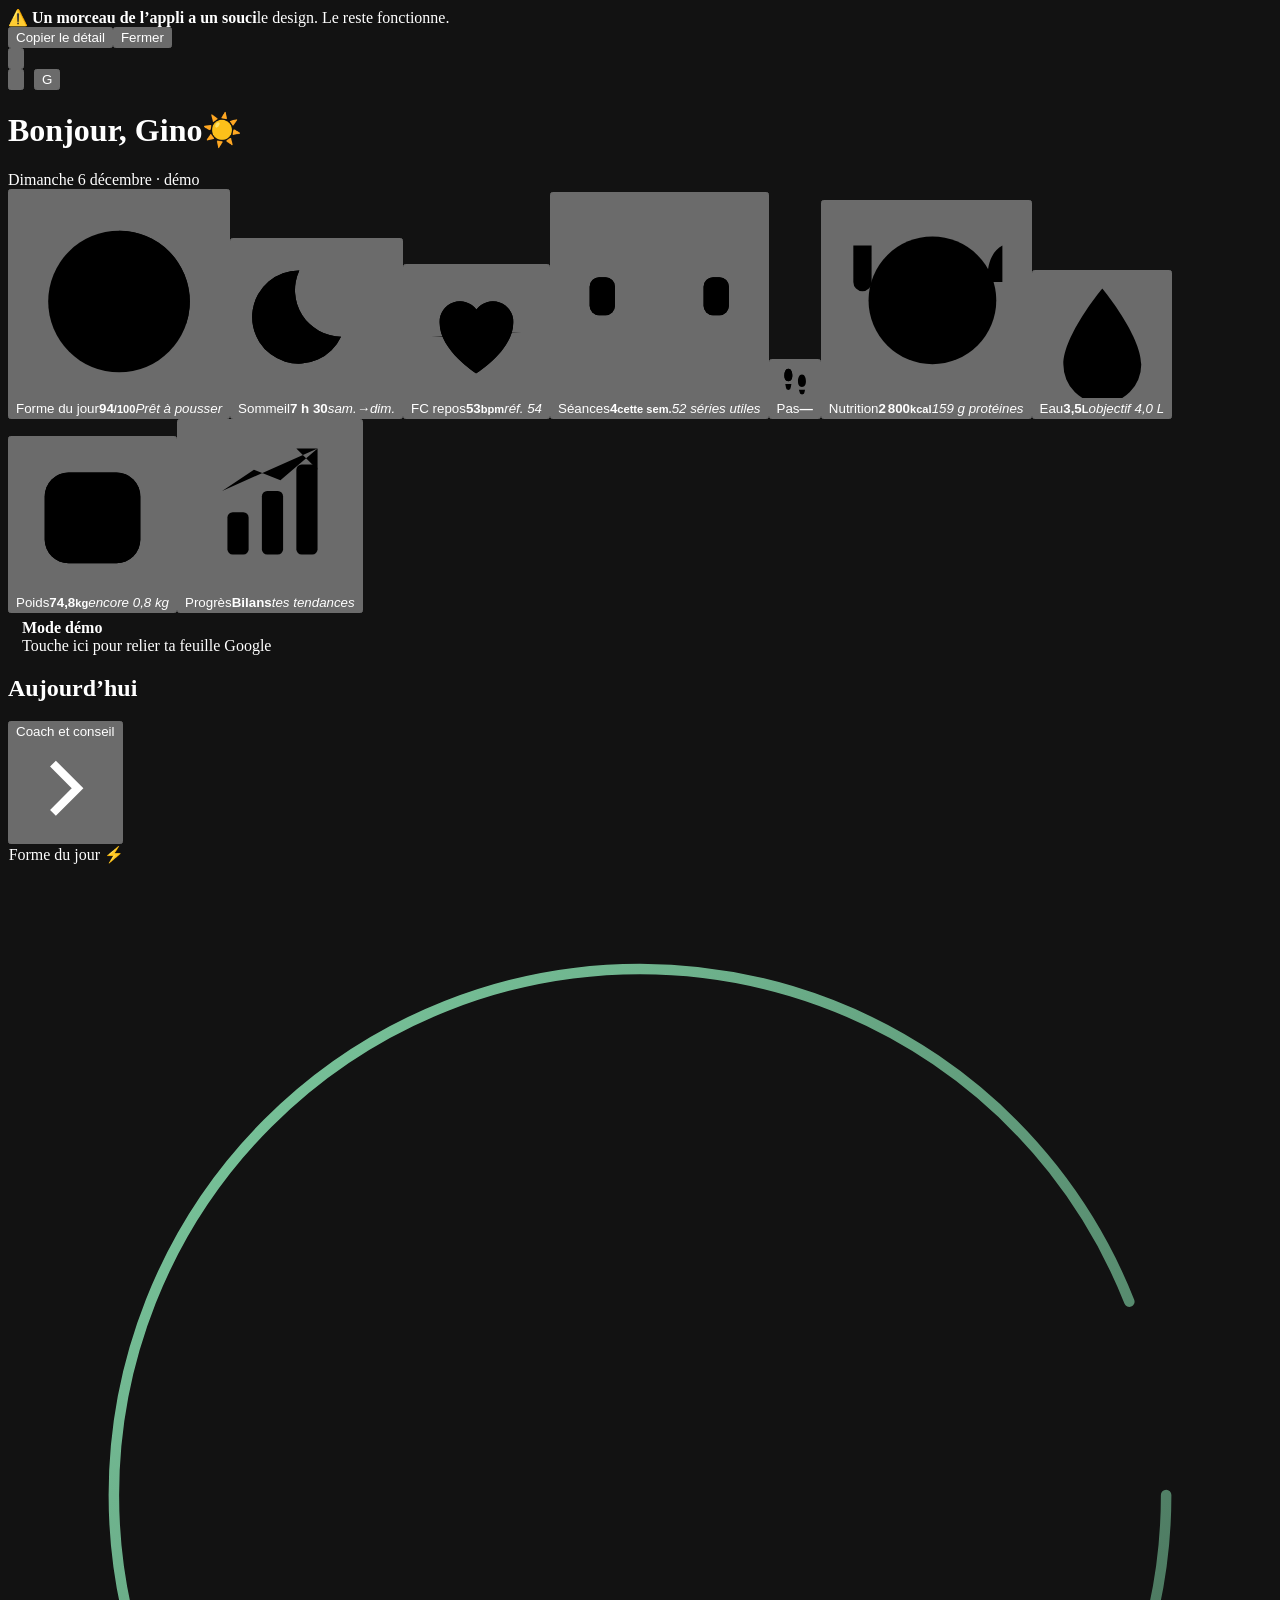
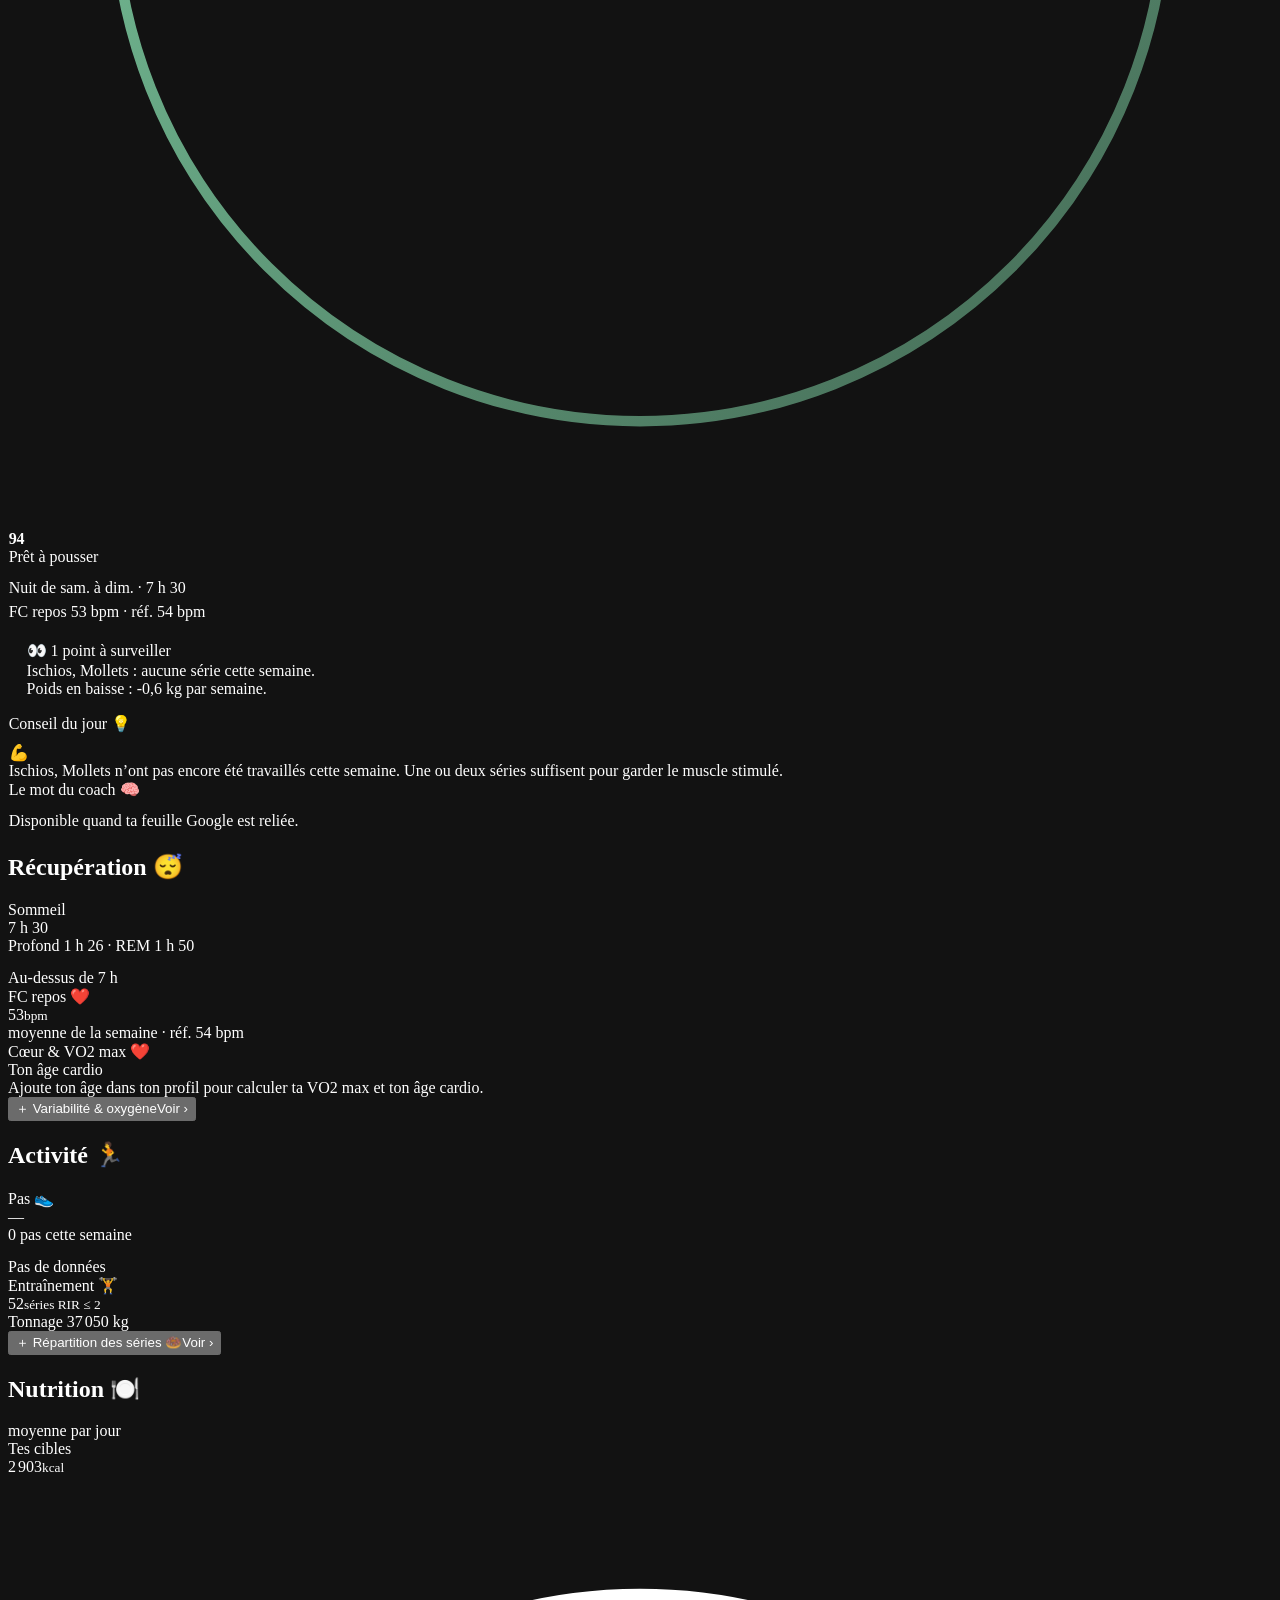
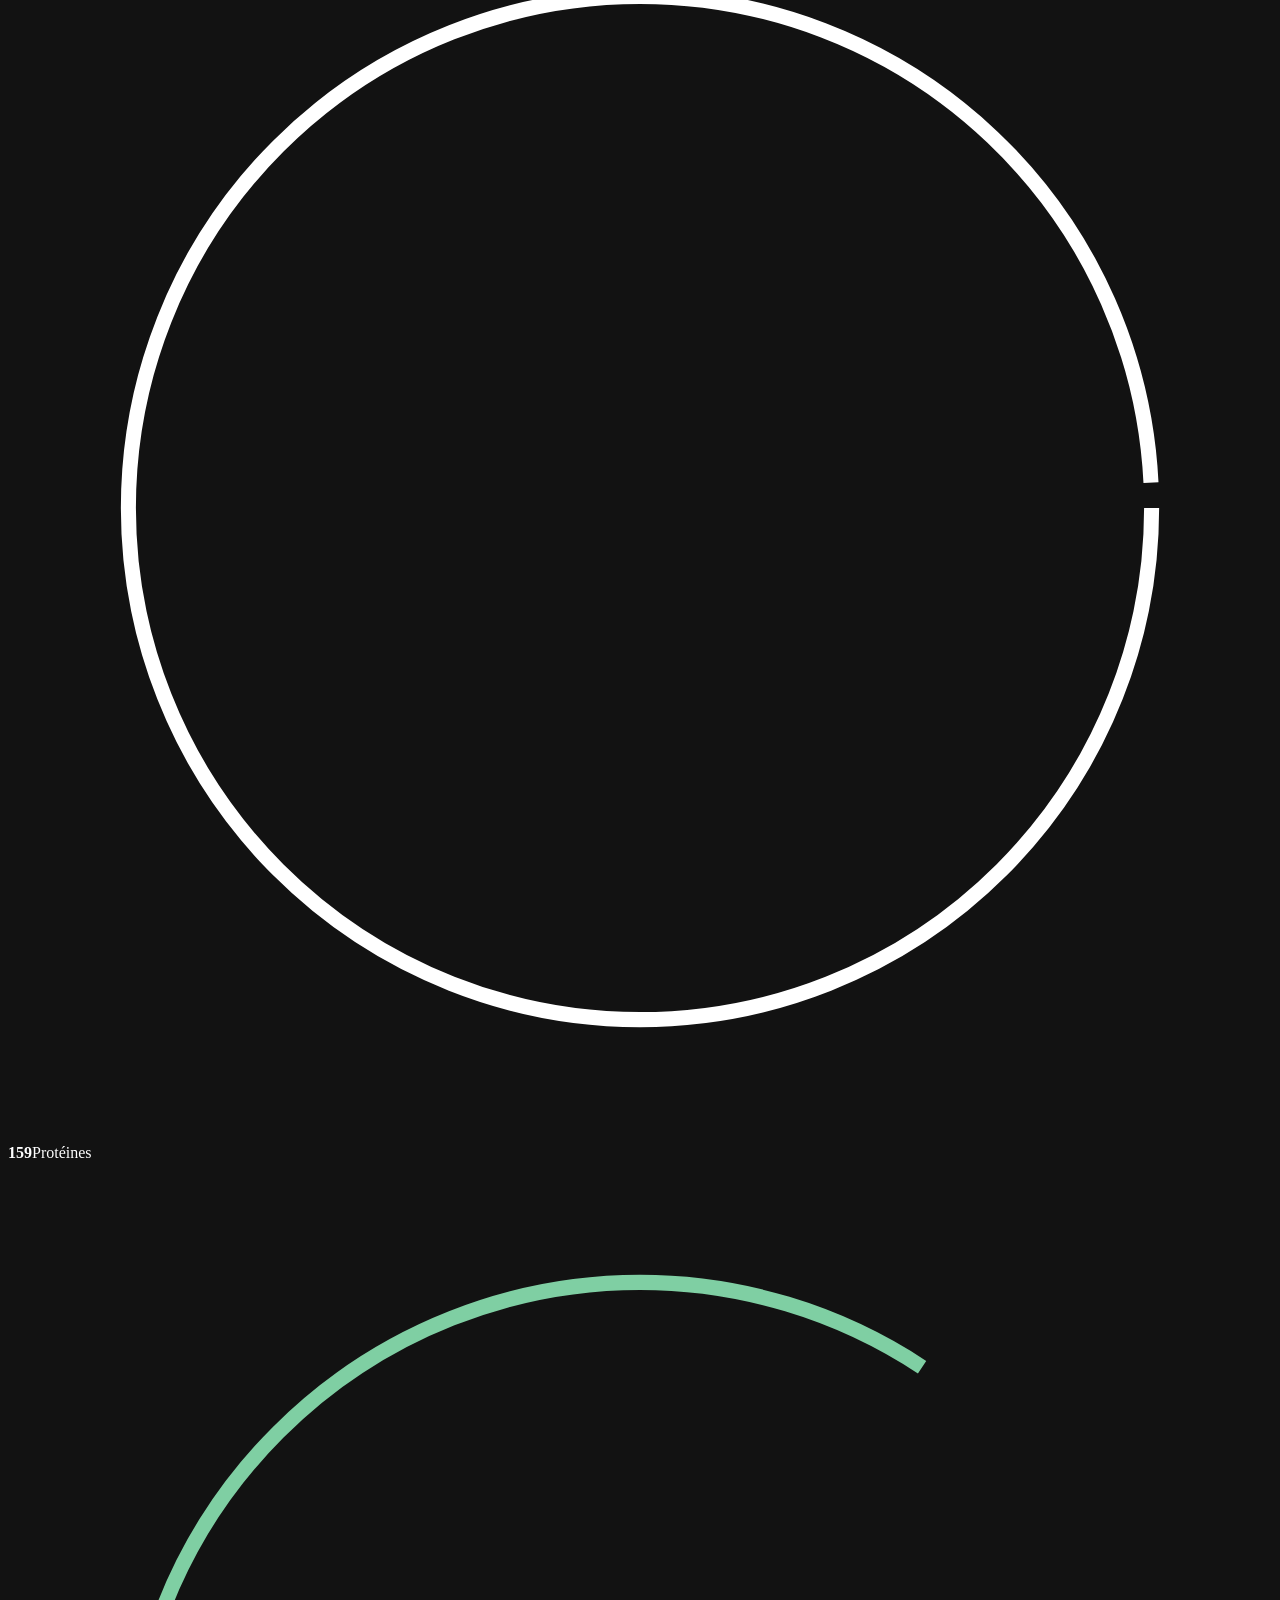
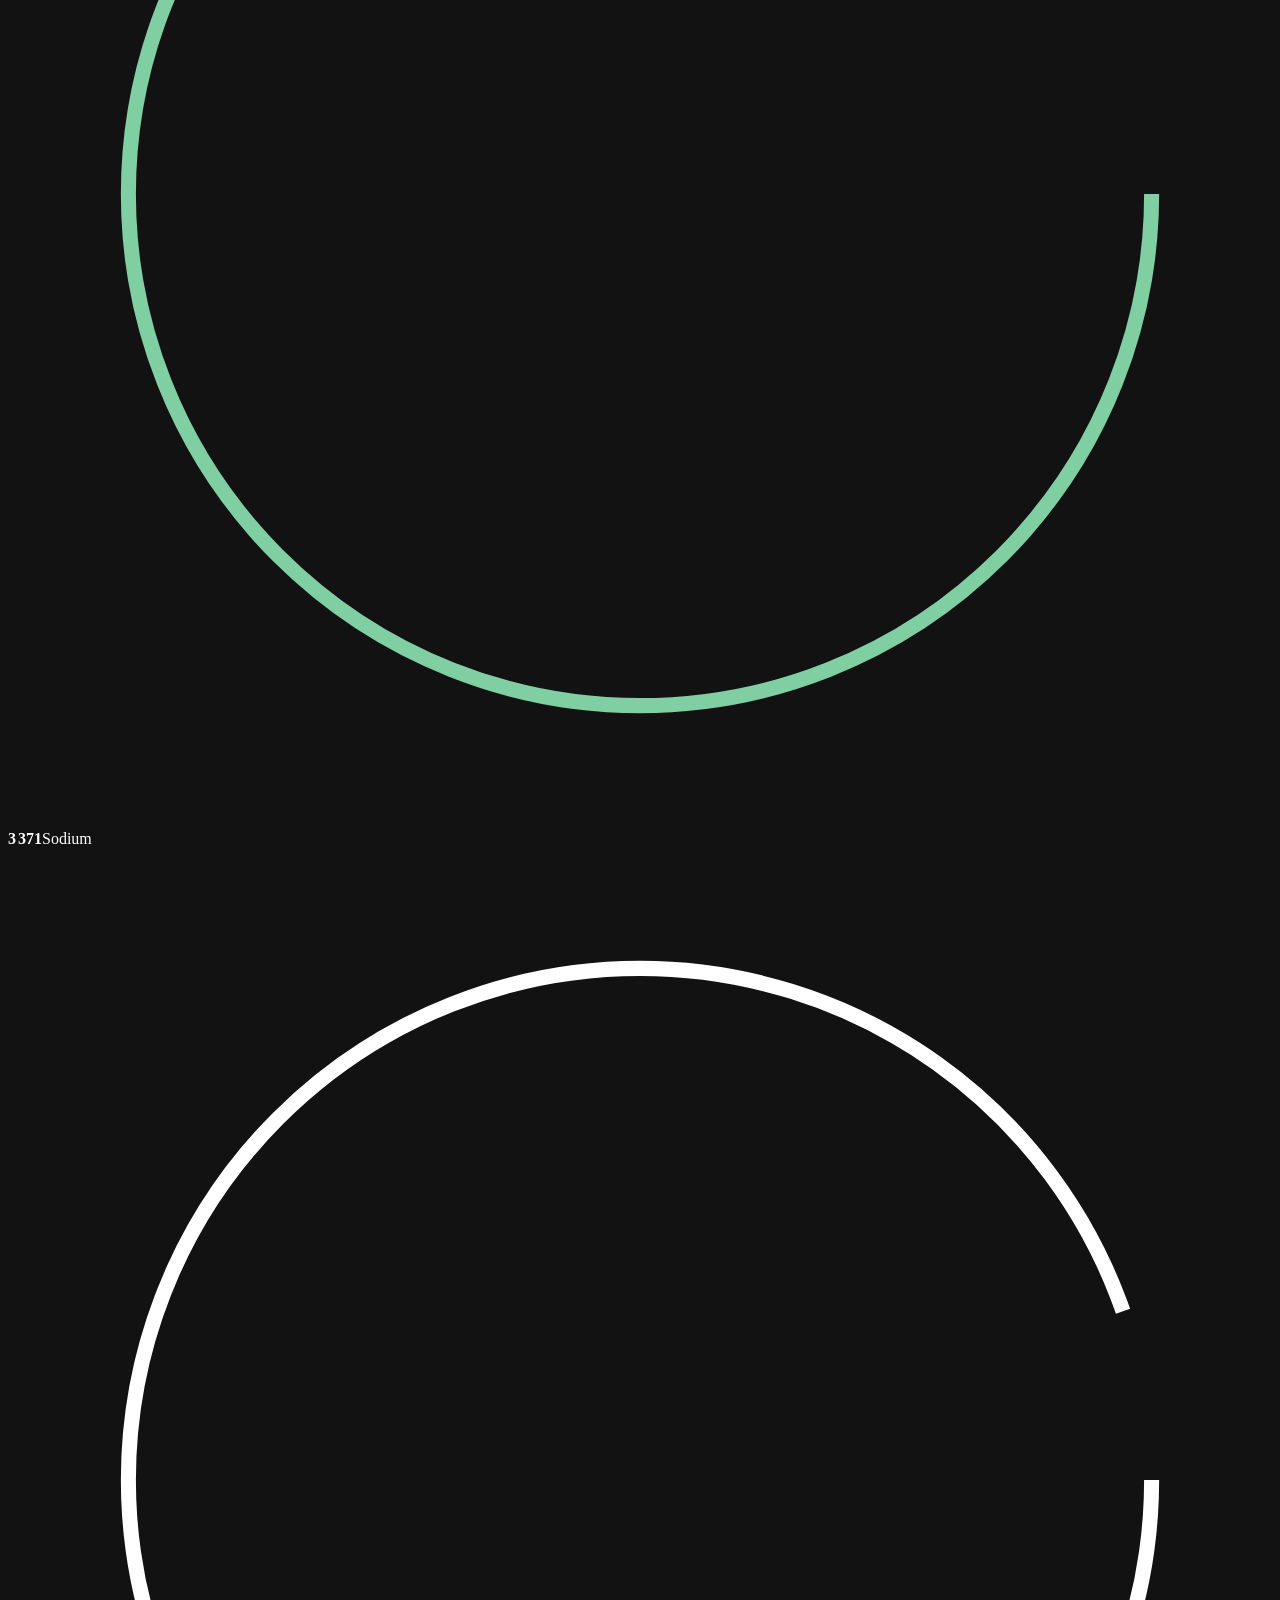
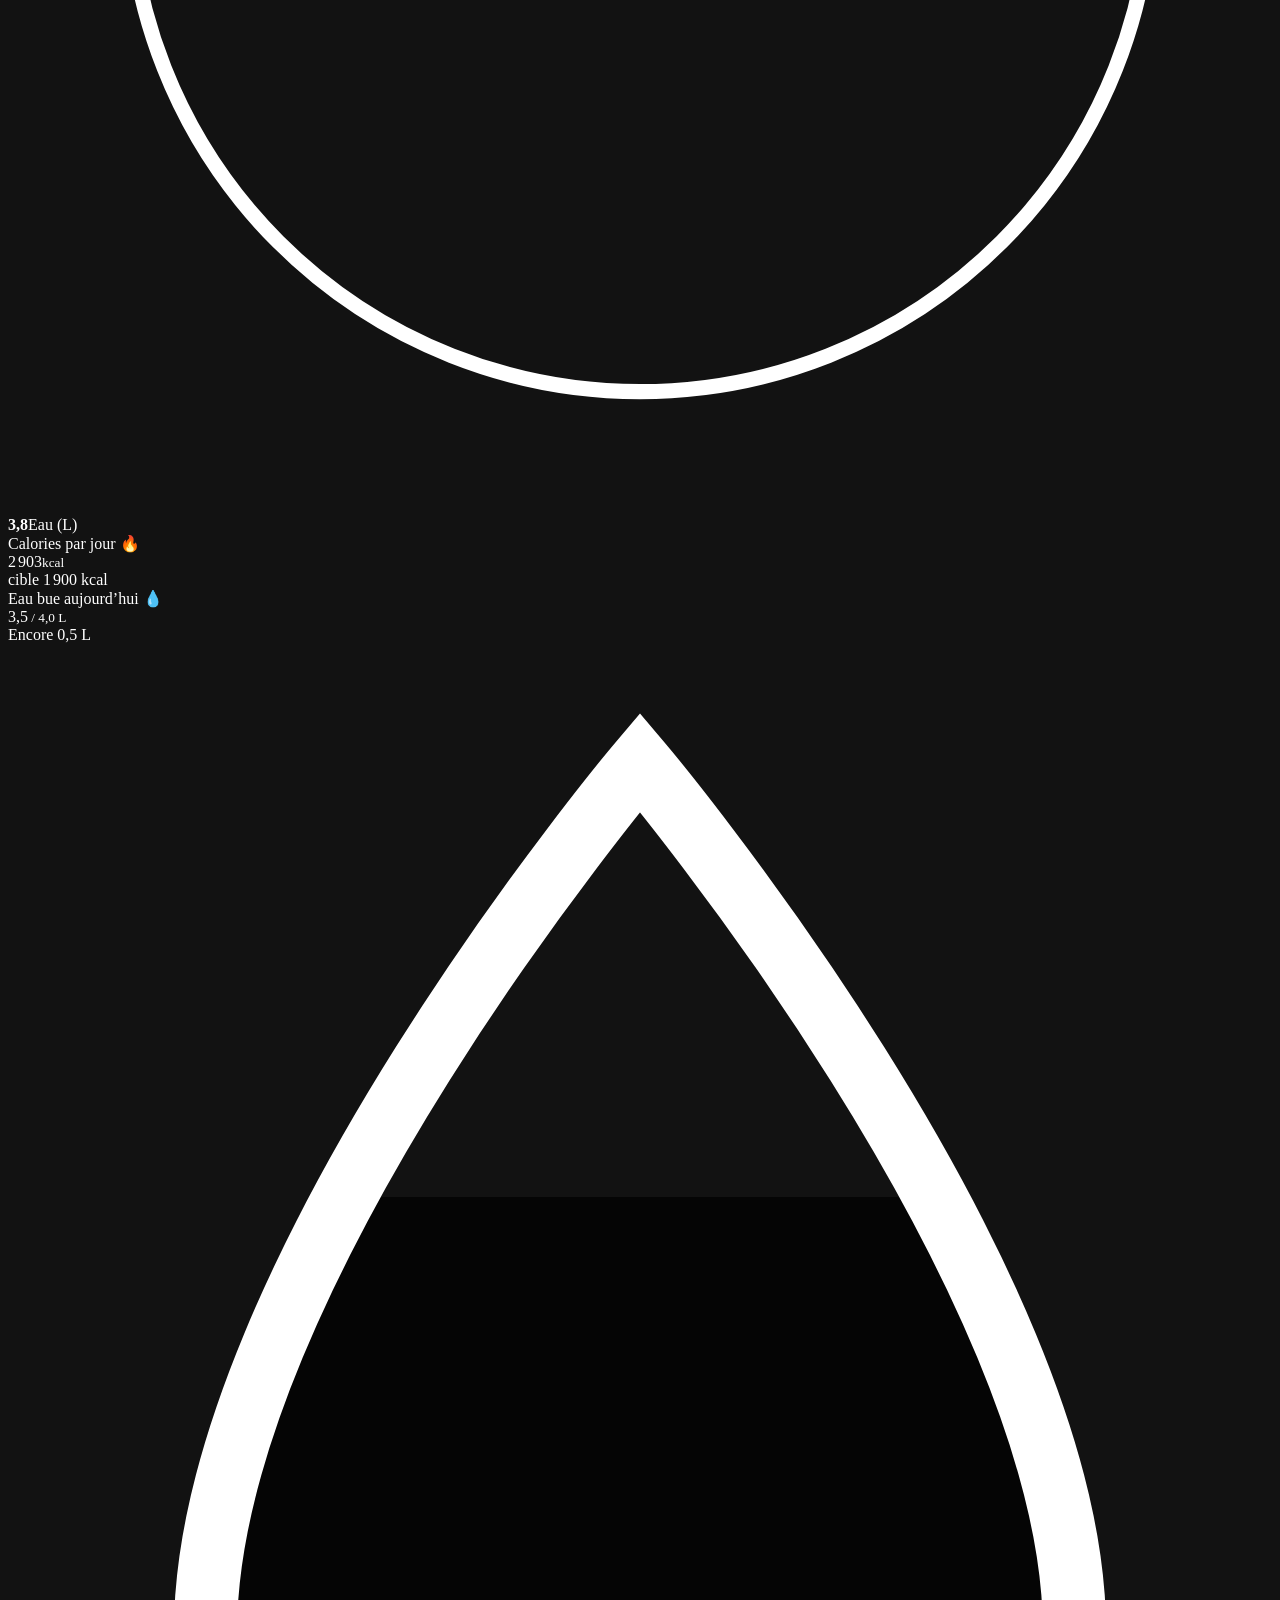
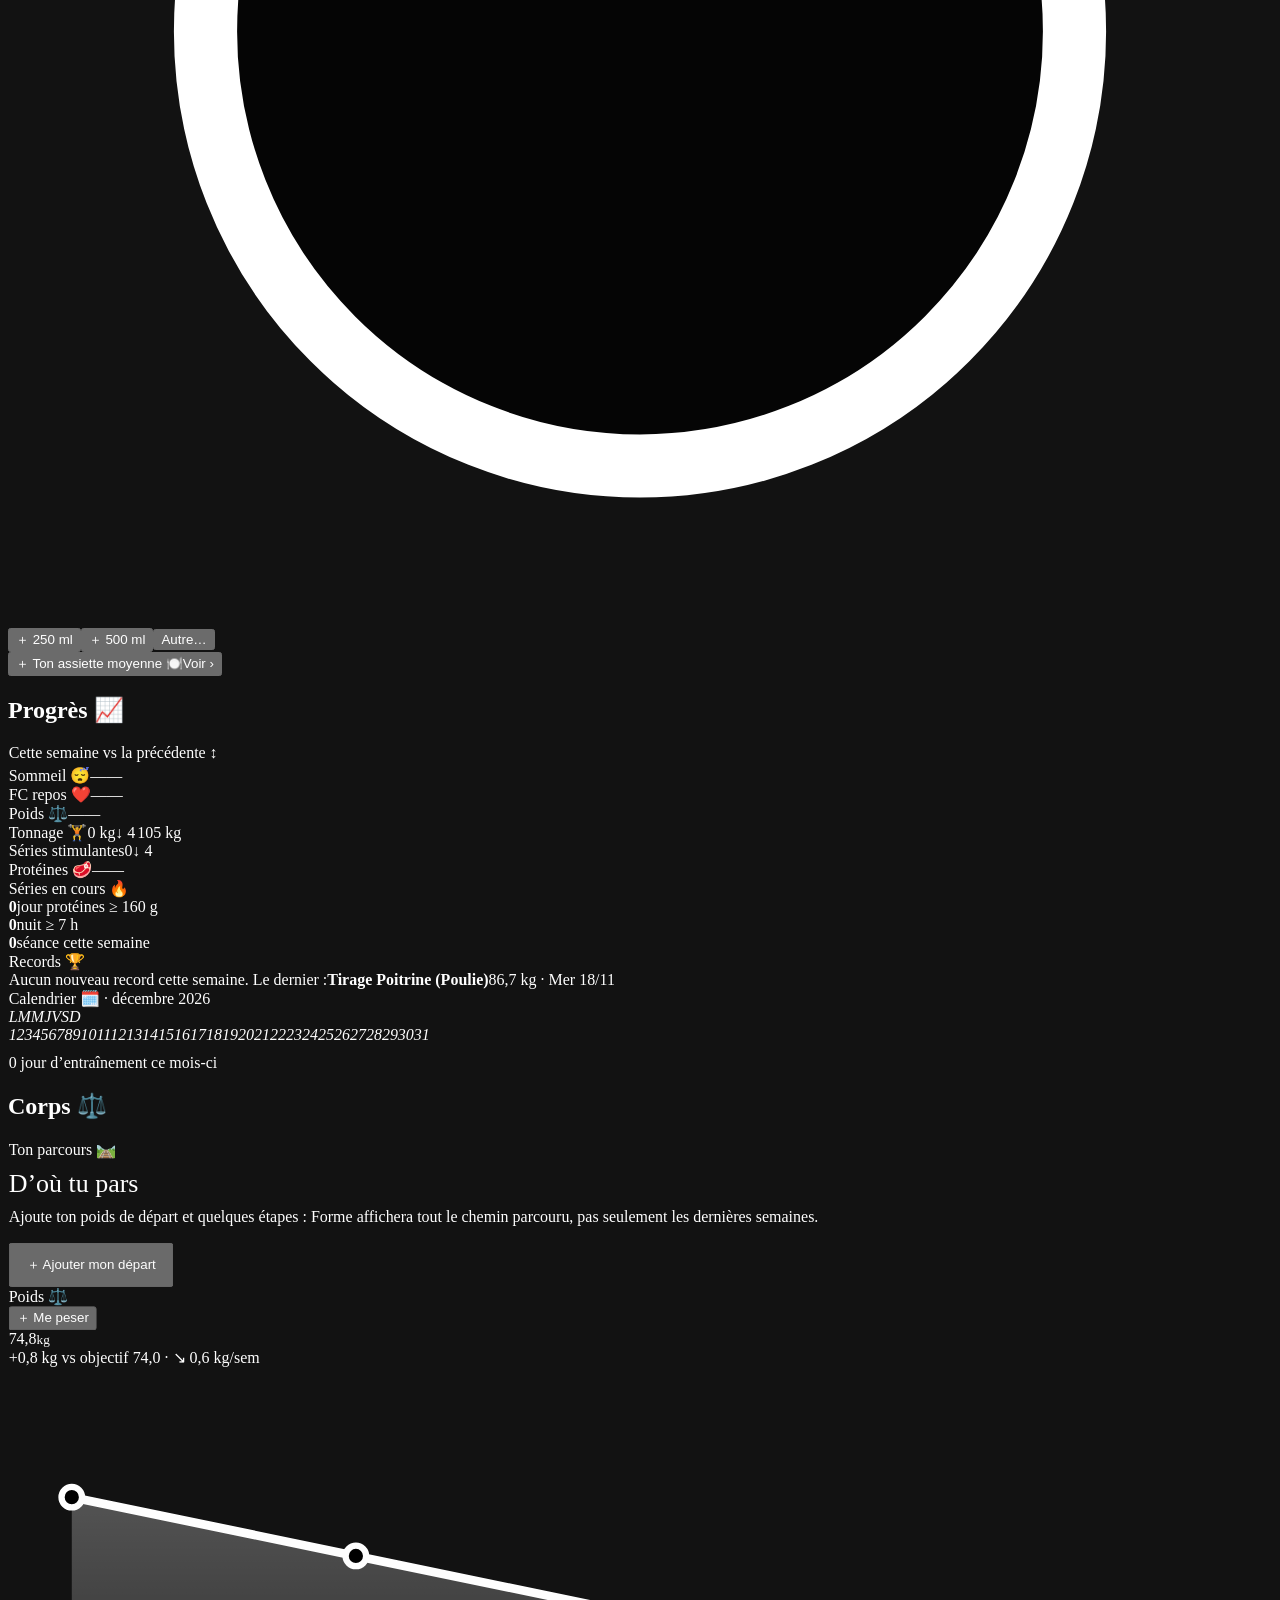
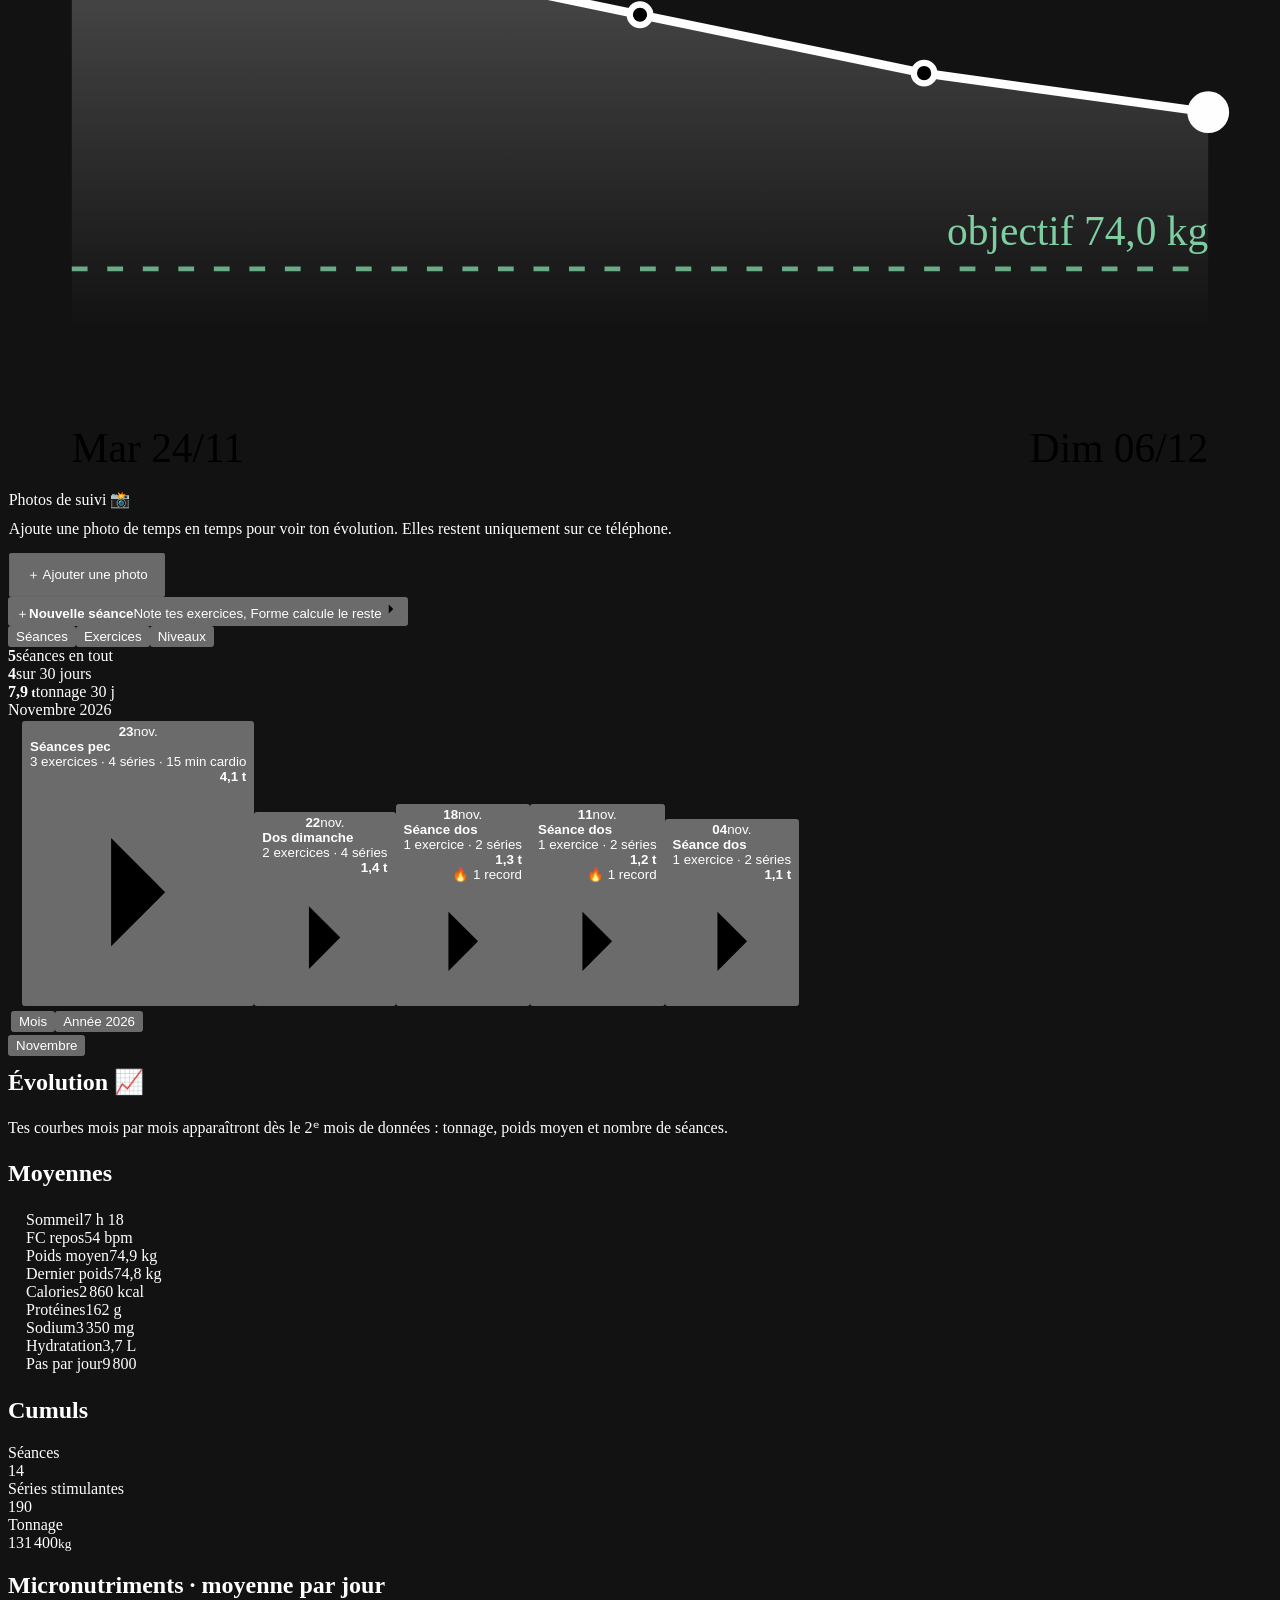
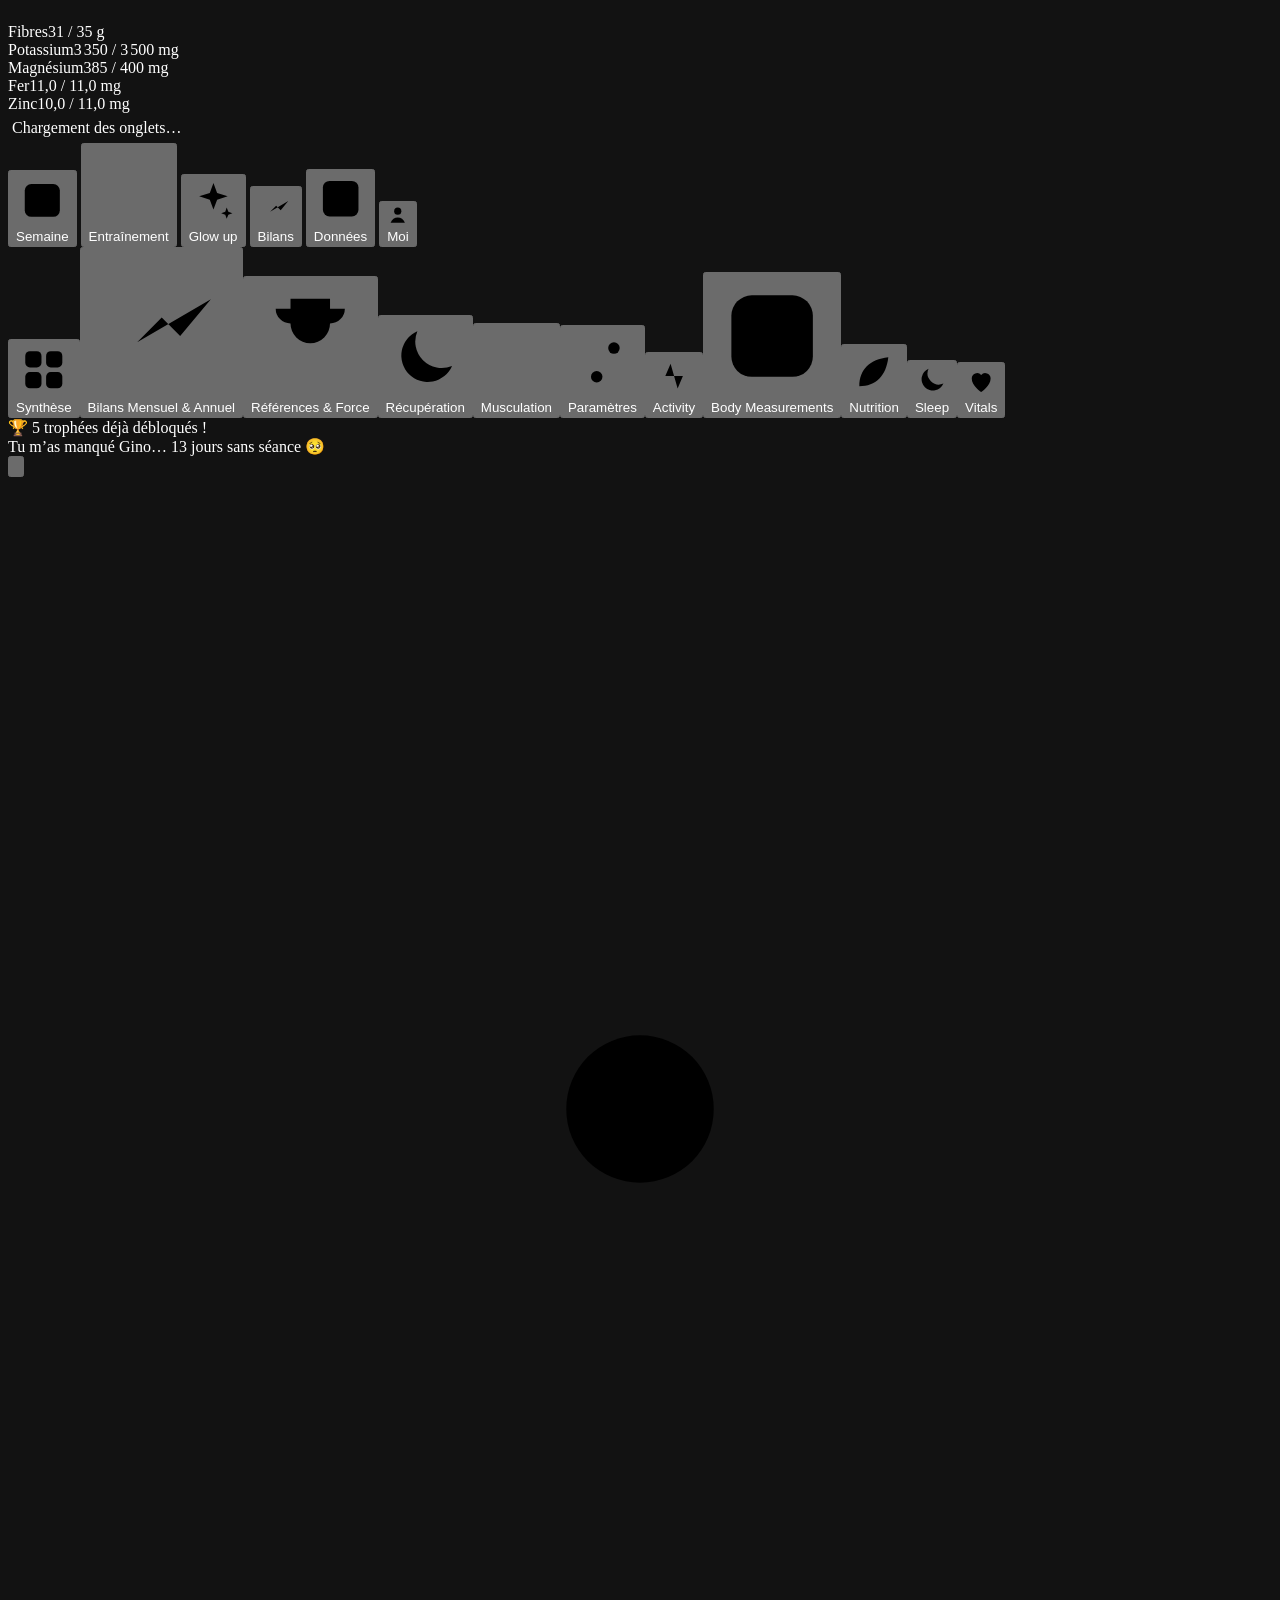
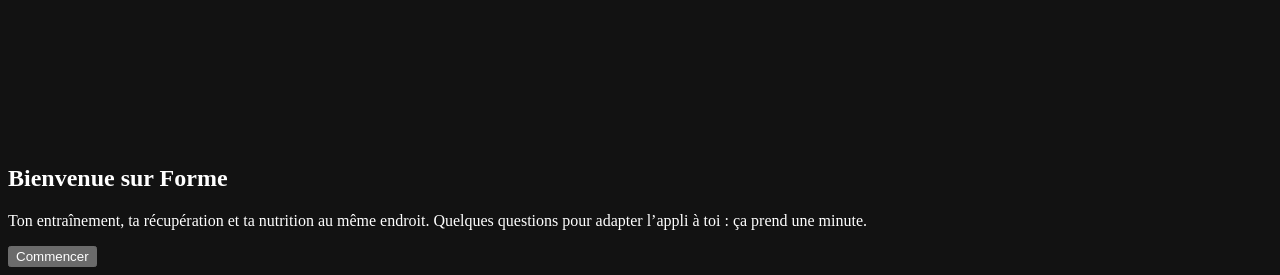
==== commit 0bc66907: "Rename index (10).html to index.html" ====
--- a/index.html
+++ b/index.html
@@ -10,11 +10,11 @@
 <meta name="apple-mobile-web-app-status-bar-style" content="black-translucent">
 <link rel="icon" href="icon-192.png">
 <link rel="apple-touch-icon" href="icon-192.png">
-<link rel="stylesheet" href="style.css?v=20261127c">
+<link rel="stylesheet" href="style.css?v=20261127e">
 </head><body>
 <script>
 /* Signalement d'erreur : dit quel morceau de l'appli a un problème (le reste continue de marcher) */
-var FERR=[],FMOD={'base.js':'la base de l’appli','donnees.js':'l’onglet Données','moi.js':'l’onglet Moi','profil.js':'le profil et les trophées','seance.js':'les séances','objectifs.js':'les objectifs, le coach et la VO2 max','glow.js':'l’onglet Glow up','variantes.js':'les variantes d’exercices','mascotte.js':'la mascotte','cycle.js':'le suivi du cycle','demarrage.js':'le démarrage','style.css':'le design'};
+var FERR=[],FMOD={'base.js':'la base de l’appli','donnees.js':'l’onglet Données','moi.js':'l’onglet Moi','profil.js':'le profil et les trophées','seance.js':'les séances','objectifs.js':'les objectifs, le coach et la VO2 max','glow.js':'l’onglet Glow up','variantes.js':'les variantes d’exercices','mascotte.js':'la mascotte','cycle.js':'le suivi du cycle','accueil.js':'l’accueil','demarrage.js':'le démarrage','style.css':'le design'};
 function ferrEsc(s){return String(s).replace(/[&<>"]/g,function(c){return{'&':'&amp;','<':'&lt;','>':'&gt;','"':'&quot;'}[c]})}
 function ferrLog(where,msg){FERR.push({t:new Date().toISOString(),where:where,msg:String(msg)});ferrShow()}
 function ferrShow(){
@@ -53,15 +53,16 @@
 <div id="subnav"><div class="g" id="sn"></div></div>
 <div id="toast" class="g"></div>
 <div id="ov" onclick="closeSh()"></div><div id="sh"></div>
-<script src="base.js?v=20261127c"></script>
-<script src="donnees.js?v=20261127c"></script>
-<script src="moi.js?v=20261127c"></script>
-<script src="profil.js?v=20261127c"></script>
-<script src="seance.js?v=20261127c"></script>
-<script src="objectifs.js?v=20261127c"></script>
-<script src="glow.js?v=20261127c"></script>
-<script src="variantes.js?v=20261127c"></script>
-<script src="mascotte.js?v=20261127c"></script>
-<script src="cycle.js?v=20261127c"></script>
-<script src="demarrage.js?v=20261127c"></script>
+<script src="base.js?v=20261127e"></script>
+<script src="donnees.js?v=20261127e"></script>
+<script src="moi.js?v=20261127e"></script>
+<script src="profil.js?v=20261127e"></script>
+<script src="seance.js?v=20261127e"></script>
+<script src="objectifs.js?v=20261127e"></script>
+<script src="glow.js?v=20261127e"></script>
+<script src="variantes.js?v=20261127e"></script>
+<script src="mascotte.js?v=20261127e"></script>
+<script src="cycle.js?v=20261127e"></script>
+<script src="accueil.js?v=20261127e"></script>
+<script src="demarrage.js?v=20261127e"></script>
 </body></html>
